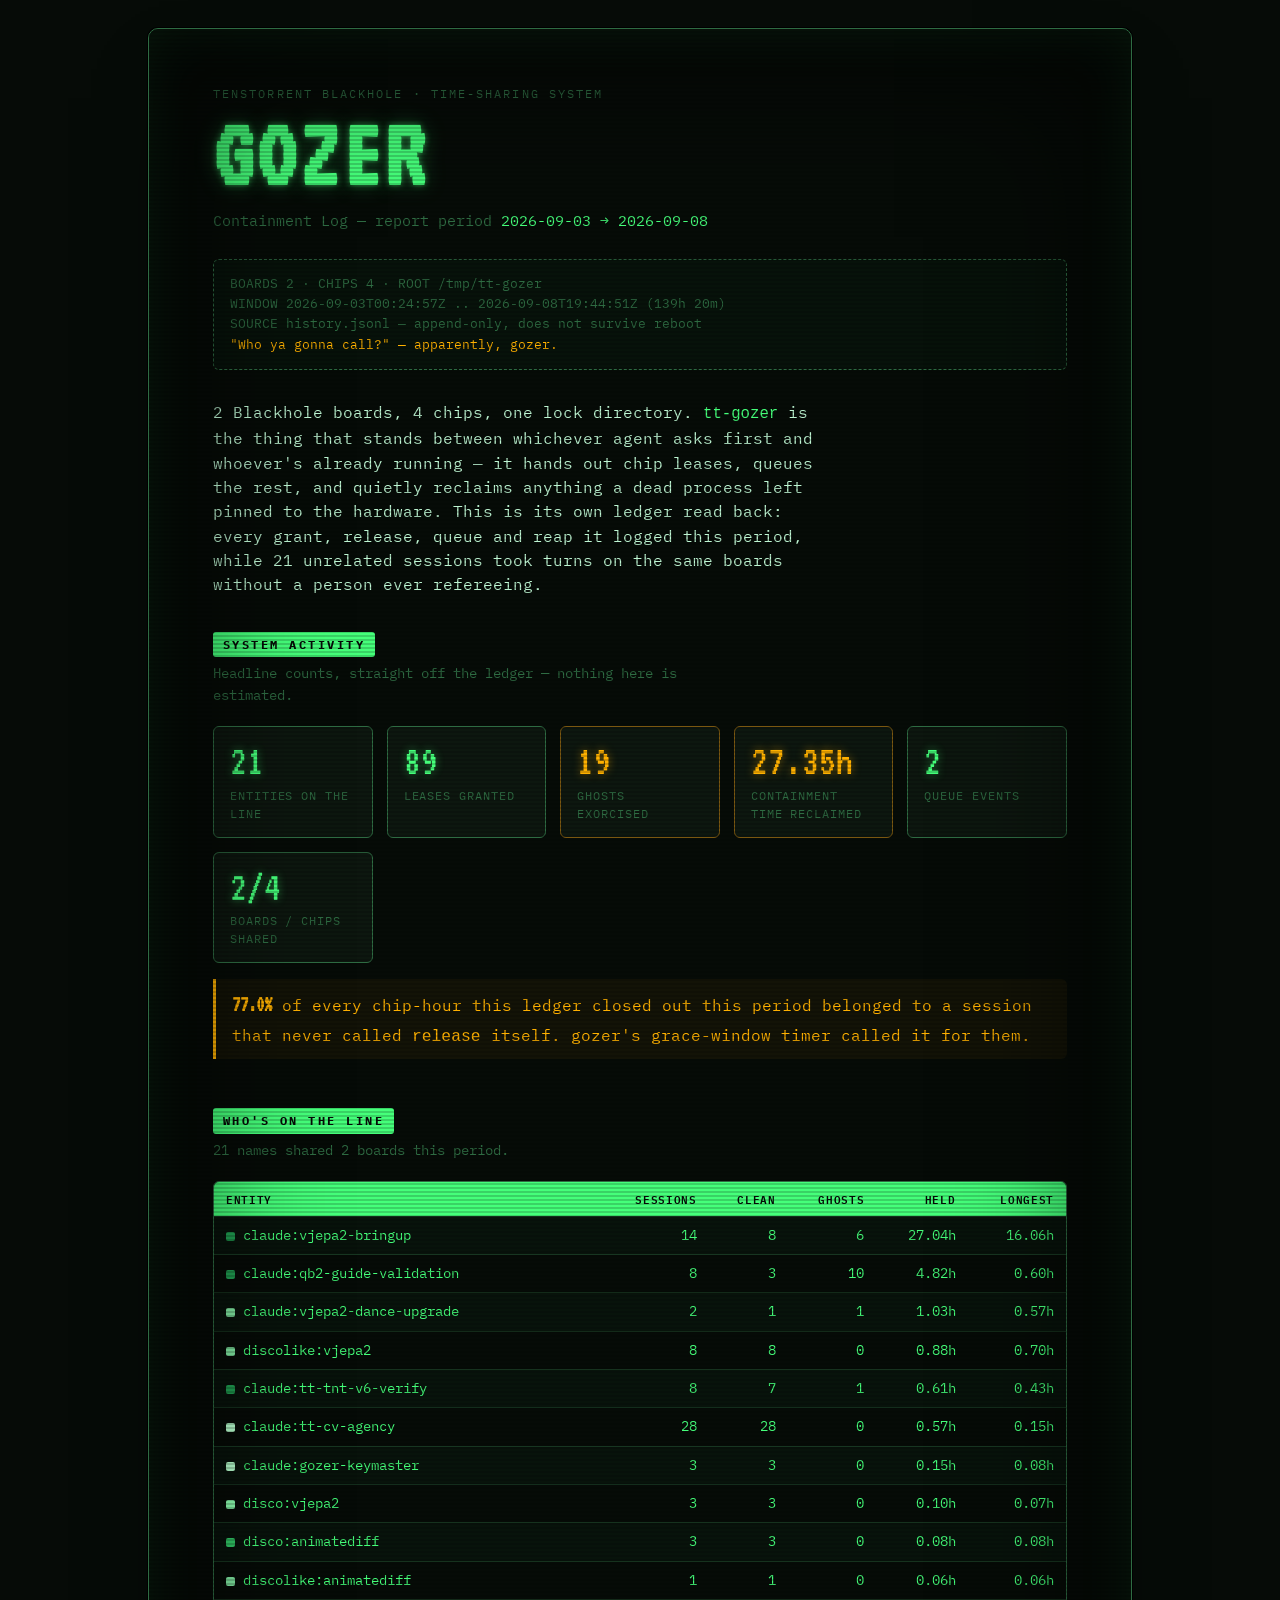
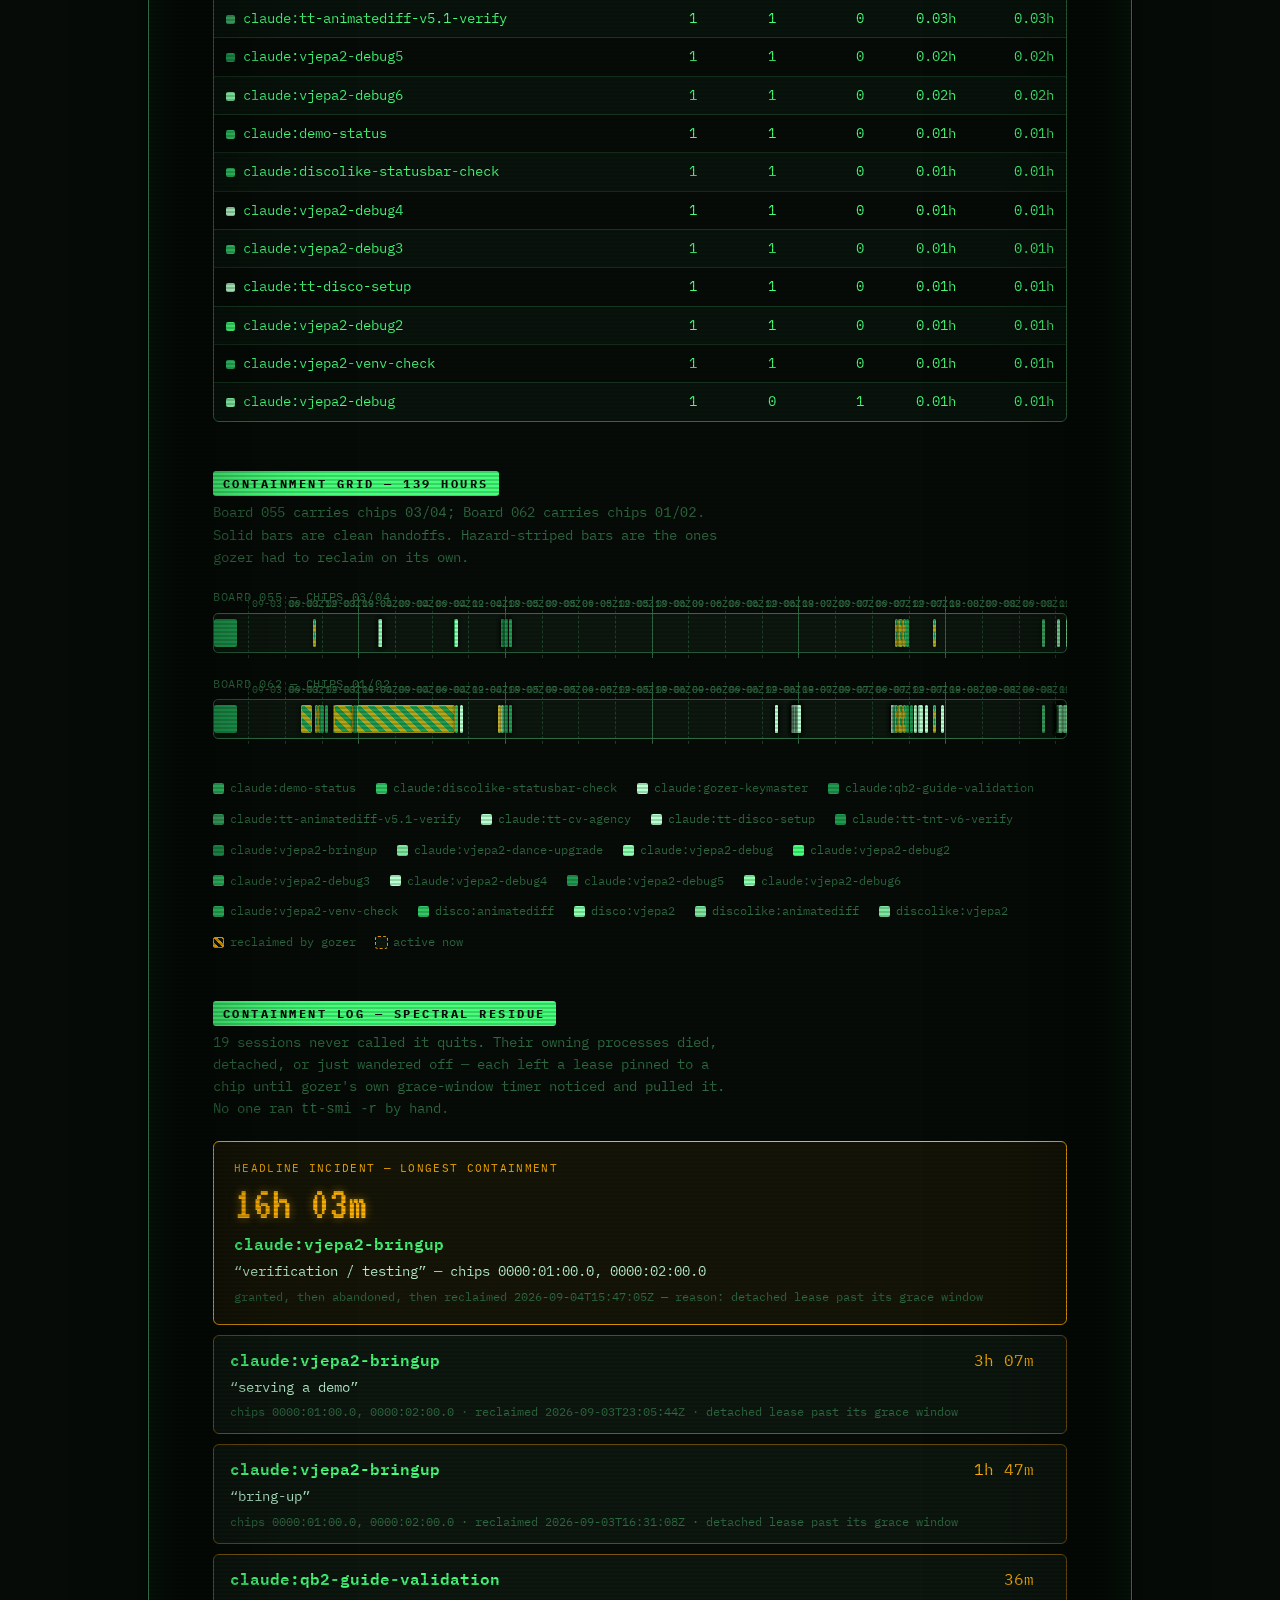
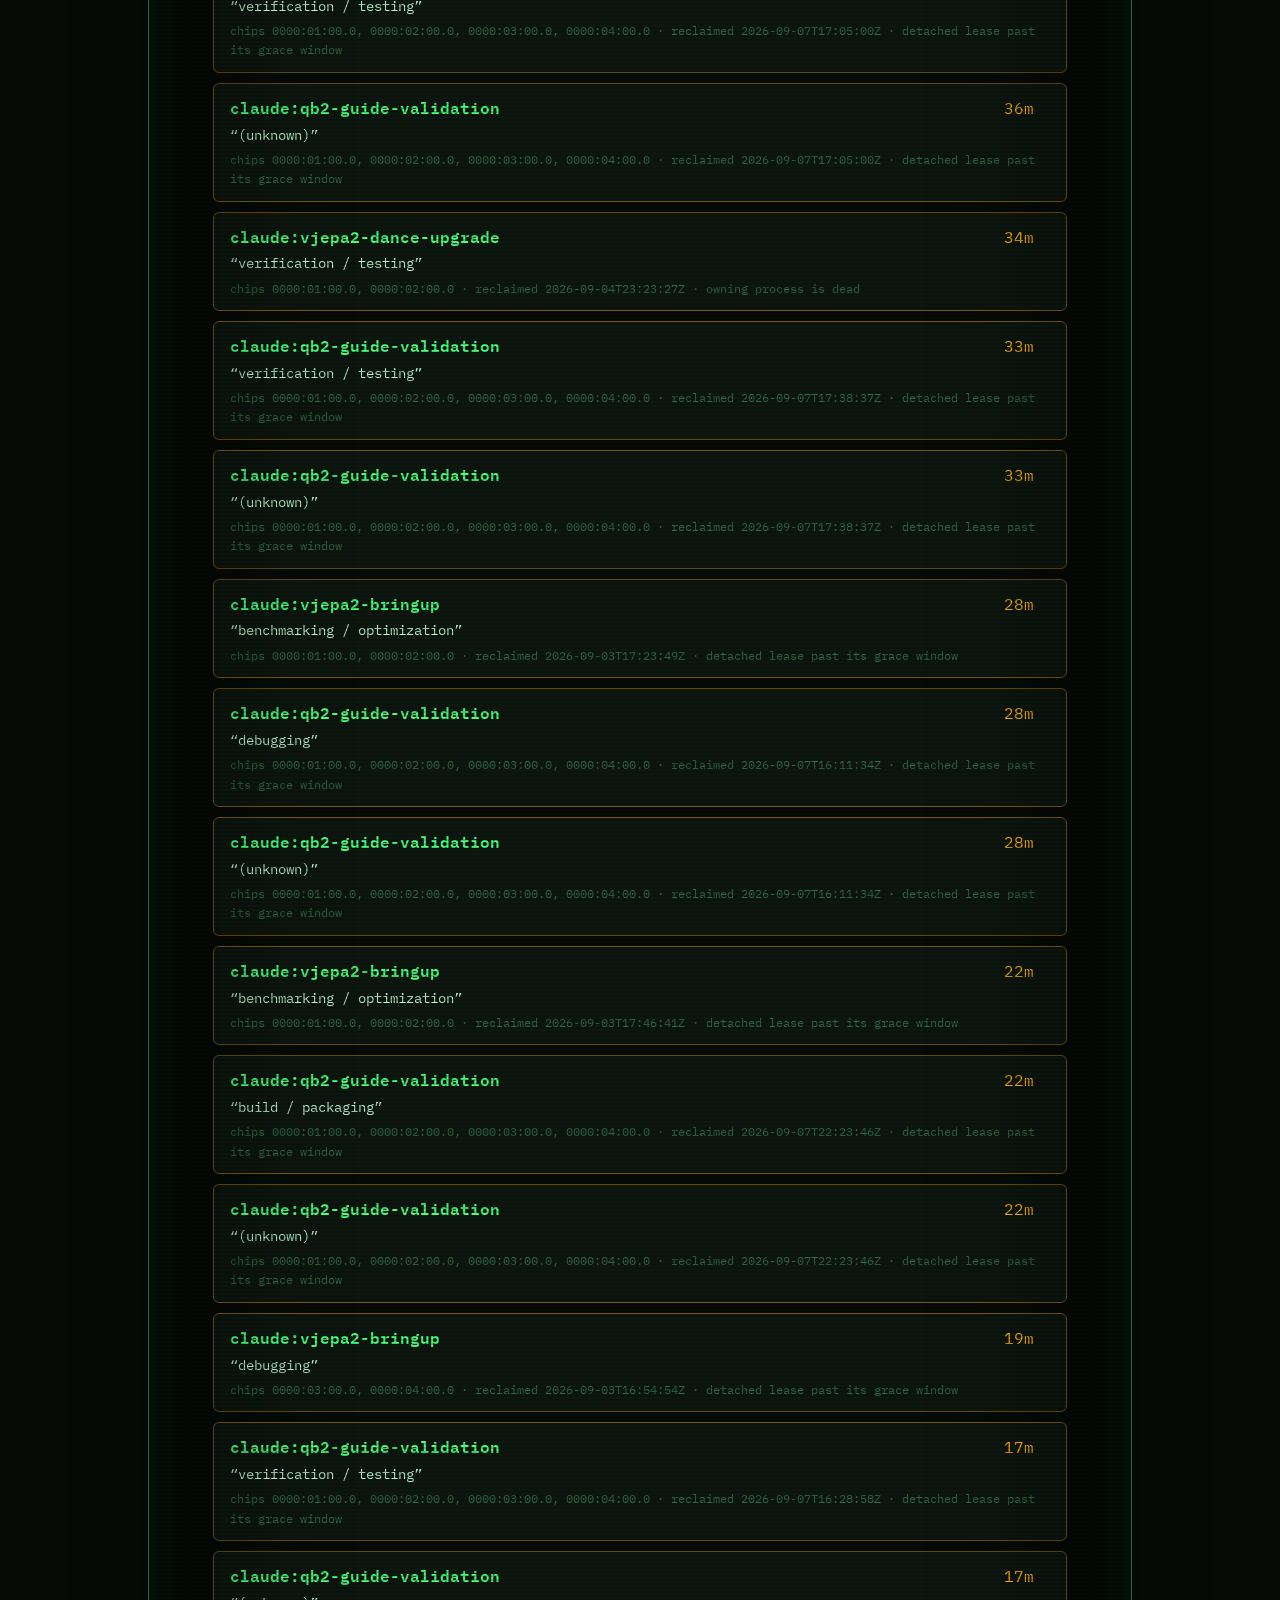
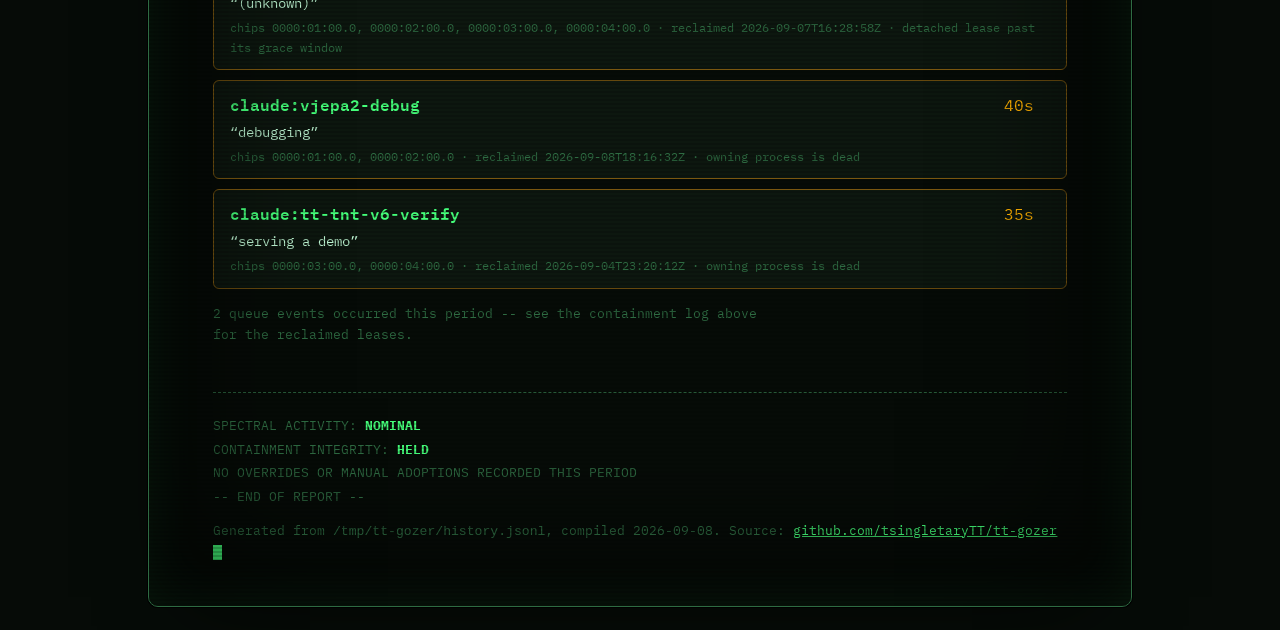
==== docs/index.html @ 7ec18368 "fix: gozer report no longer embeds raw --reason text in the published page The published GH Pages pa" ====
<!DOCTYPE html>
<html lang="en">
<head>
<meta charset="UTF-8">
<meta name="viewport" content="width=device-width, initial-scale=1">
<title>Gozer Containment Log</title>
<meta name="description" content="A 139-hour ledger of tt-gozer arbitrating 2 shared Blackhole boards for 21 agent sessions — who held what, who forgot to hang up, and what gozer reclaimed without anyone asking it to.">

<meta property="og:type" content="website">
<meta property="og:site_name" content="tt-gozer">
<meta property="og:title" content="Gozer Containment Log">
<meta property="og:description" content="139 hours, 2 boards, 21 agent identities, 19 zombie leases reclaimed automatically. tt-gozer's own history.jsonl, read back as a mainframe accounting report.">
<meta property="og:url" content="https://tsingletarytt.github.io/tt-gozer/">
<meta name="twitter:card" content="summary">
<meta name="twitter:title" content="Gozer Containment Log">
<meta name="twitter:description" content="139 hours, 2 boards, 21 agent identities, 19 zombie leases reclaimed automatically. tt-gozer's own history.jsonl, read back as a mainframe accounting report.">

<link rel="icon" href="data:image/svg+xml,%3Csvg xmlns='http://www.w3.org/2000/svg' viewBox='0 0 32 32'%3E%3Crect width='32' height='32' fill='%23060b07'/%3E%3Ctext x='16' y='23' font-family='monospace' font-size='19' fill='%2345ff7a' text-anchor='middle'%3E%3E_%3C/text%3E%3C/svg%3E">

<link rel="preconnect" href="https://fonts.googleapis.com">
<link rel="preconnect" href="https://fonts.gstatic.com" crossorigin>
<link href="https://fonts.googleapis.com/css2?family=VT323&family=IBM+Plex+Mono:wght@400;500;600;700&display=swap" rel="stylesheet">

<style>
/* ── Design tokens ─────────────────────────────────────────────────────
   This page is one thing pretending to be another: a Ghostbusters-style
   containment log, printed in the visual grammar of a 1970s/80s Unix
   timesharing accounting report (sar, who, uptime). tt-gozer's own
   vocabulary already lives half-in that world — "gate", "gatekeeper",
   "keymaster" are load-bearing Ghostbusters nouns for a hardware lock
   directory — so the page just finishes the joke instead of inventing one.

   Two hues, deliberately: phosphor green is "normal, system nominal" —
   every clean release, every identity's base color. Hazard amber is the
   one alarm state — a lease gozer had to reclaim because nobody hung up
   the phone. Nothing else gets a third color. That restraint IS the
   content: this report has exactly one kind of good news and one kind
   of incident, same as the real ledger it's built from.
   ------------------------------------------------------------------- */
:root {
  --void:         #060b07;   /* the screen behind the glass */
  --panel:        #0d170f;   /* raised panel / table / card ground */
  --phosphor:     #45ff7a;   /* primary glow — clean, nominal, "released" */
  --phosphor-dim: #2e6b42;   /* secondary text, hairlines, muted labels */
  --hazard:       #ffb100;   /* the one alarm color — "reaped" / ghosts */
  --hazard-dim:   #7a5710;   /* hazard borders / dim hazard fills */
}

* { box-sizing: border-box; }
html { color-scheme: dark; }

body {
  margin: 0;
  background: var(--void);
  color: var(--phosphor);
  font-family: 'IBM Plex Mono', ui-monospace, SFMono-Regular, Menlo, Consolas, monospace;
  line-height: 1.55;
  -webkit-font-smoothing: antialiased;
}

@media (prefers-reduced-motion: no-preference) {
  .scanlines { animation: drift 11s linear infinite; }
  .boot-line { animation: type 0s steps(var(--chars, 1)) forwards; animation-duration: calc(var(--chars, 1) * 16ms); animation-delay: var(--delay, 0s); width: 0; overflow: hidden; white-space: nowrap; }
  .cursor { animation: blink 1s step-end infinite; }
  .lease.is-live .live-pulse { animation: pulse 1.6s ease-in-out infinite; }
}
@keyframes drift   { from { background-position: 0 0; } to { background-position: 0 64px; } }
@keyframes type    { to { width: 100%; } }
@keyframes blink   { 50% { opacity: 0; } }
@keyframes pulse   { 0%, 100% { opacity: .35; } 50% { opacity: 1; } }

/* ── bezel + screen ───────────────────────────────────────────────── */
.bezel {
  max-width: 1040px;
  margin: 0 auto;
  padding: clamp(10px, 3vw, 28px);
}
.screen {
  position: relative;
  background: var(--void);
  border: 1px solid var(--phosphor-dim);
  border-radius: 10px;
  box-shadow: 0 0 0 1px #000, 0 0 60px -10px rgba(69,255,122,.18) inset, 0 30px 80px -40px rgba(0,0,0,.8);
  overflow: hidden;
}
.scanlines {
  position: absolute; inset: 0; pointer-events: none; z-index: 2;
  background-image: repeating-linear-gradient(to bottom, rgba(0,0,0,0) 0, rgba(0,0,0,0) 2px, rgba(0,0,0,.35) 3px, rgba(0,0,0,0) 4px);
  mix-blend-mode: multiply;
}
.vignette {
  position: absolute; inset: 0; pointer-events: none; z-index: 3;
  box-shadow: inset 0 0 140px 40px rgba(0,0,0,.55);
}
.report {
  position: relative; z-index: 1;
  padding: clamp(20px, 5vw, 56px) clamp(18px, 6vw, 64px) 40px;
}

/* ── type & structure ─────────────────────────────────────────────── */
.eyebrow {
  font-size: .72rem; letter-spacing: .18em; text-transform: uppercase;
  color: var(--phosphor-dim); margin: 0 0 6px;
}
h1.wordmark {
  font-family: 'VT323', ui-monospace, monospace;
  font-size: clamp(3.4rem, 13vw, 6.2rem);
  line-height: .95; margin: 0; letter-spacing: .03em;
  color: var(--phosphor);
  text-shadow: 0 0 6px rgba(69,255,122,.55), 0 0 22px rgba(69,255,122,.25);
  text-wrap: balance;
}
.tagline {
  margin: 6px 0 26px; color: var(--phosphor-dim); font-size: .95rem;
}
.tagline em { color: var(--phosphor); font-style: normal; }

.boot {
  border: 1px dashed var(--phosphor-dim);
  border-radius: 6px;
  padding: 14px 16px;
  margin: 0 0 30px;
  font-size: .82rem;
  color: var(--phosphor-dim);
  background: rgba(69,255,122,.03);
}
.boot-line { display: block; }
.boot-line b { color: var(--phosphor); font-weight: 600; }
.boot-line.quote { color: var(--hazard); }

p.lede { max-width: 62ch; font-size: .98rem; color: #bdf5d2; margin: 0 0 34px; }
p.lede code { color: var(--phosphor); }

h2.section {
  font-size: .78rem; letter-spacing: .2em; text-transform: uppercase;
  color: var(--void); background: var(--phosphor); display: inline-block;
  padding: 3px 10px; margin: 0 0 6px; border-radius: 3px;
}
p.section-note { margin: 0 0 20px; color: var(--phosphor-dim); font-size: .88rem; max-width: 66ch; }

section { margin-bottom: 48px; }

/* ── hero stat grid ───────────────────────────────────────────────── */
.hero-grid {
  display: grid; gap: 14px;
  grid-template-columns: repeat(auto-fit, minmax(150px, 1fr));
  margin-bottom: 16px;
}
.stat {
  border: 1px solid var(--phosphor-dim);
  border-radius: 6px;
  padding: 14px 16px;
  background: var(--panel);
}
.stat .n {
  font-family: 'VT323', monospace;
  font-size: 2.6rem; line-height: 1;
  color: var(--phosphor);
  text-shadow: 0 0 8px rgba(69,255,122,.45);
  font-variant-numeric: tabular-nums;
}
.stat.hazard { border-color: var(--hazard-dim); }
.stat.hazard .n { color: var(--hazard); text-shadow: 0 0 8px rgba(255,177,0,.5); }
.stat .l { font-size: .72rem; letter-spacing: .08em; text-transform: uppercase; color: var(--phosphor-dim); margin-top: 4px; }

.pull {
  border-left: 3px solid var(--hazard);
  padding: 10px 16px;
  color: var(--hazard);
  font-size: 1.02rem;
  background: rgba(255,177,0,.05);
  border-radius: 0 6px 6px 0;
  margin-top: 4px;
}
.pull b { font-family: 'VT323', monospace; font-size: 1.3em; }

/* ── roster table ─────────────────────────────────────────────────── */
.table-wrap { overflow-x: auto; border: 1px solid var(--phosphor-dim); border-radius: 6px; }
table { width: 100%; border-collapse: collapse; font-size: .86rem; min-width: 640px; }
thead th {
  text-align: left; font-weight: 600; letter-spacing: .06em; text-transform: uppercase;
  font-size: .7rem; color: var(--void); background: var(--phosphor);
  padding: 8px 12px; white-space: nowrap;
}
tbody td { padding: 8px 12px; border-top: 1px solid rgba(46,107,66,.4); white-space: nowrap; }
tbody tr:nth-child(odd) { background: rgba(69,255,122,.03); }
td.num, th.num { text-align: right; font-variant-numeric: tabular-nums; }
.who-dot { display: inline-block; width: 9px; height: 9px; border-radius: 2px; margin-right: 8px; vertical-align: middle; }
.badge {
  display: inline-block; font-size: .64rem; letter-spacing: .06em; text-transform: uppercase;
  border: 1px solid var(--hazard); color: var(--hazard); padding: 1px 6px; border-radius: 3px; margin-left: 8px;
}

/* ── timeline ──────────────────────────────────────────────────────── */
.tl-wrap { overflow-x: auto; }
.tl { min-width: 760px; }
.tl-lane { position: relative; margin-bottom: 22px; }
.tl-lane .lane-label { font-size: .74rem; color: var(--phosphor-dim); letter-spacing: .06em; text-transform: uppercase; margin-bottom: 6px; }
.tl-track {
  position: relative; height: 40px; background: var(--panel);
  border: 1px solid var(--phosphor-dim); border-radius: 5px; overflow: visible;
}
.tick {
  position: absolute; top: -18px; bottom: -6px; border-left: 1px dashed rgba(46,107,66,.55);
  font-size: .62rem; color: var(--phosphor-dim); white-space: nowrap; padding-left: 3px;
}
.tick.day { border-left: 1px solid var(--phosphor-dim); }
.lease {
  position: absolute; top: 5px; bottom: 5px; min-width: 3px;
  border-radius: 2px; box-shadow: 0 0 4px rgba(0,0,0,.6);
}
.lease.is-reaped::after {
  content: ""; position: absolute; inset: 0; border-radius: 2px;
  background-image: repeating-linear-gradient(45deg, var(--hazard) 0 5px, transparent 5px 10px);
  opacity: .65; border: 1px solid var(--hazard);
}
.lease.is-live { outline: 1px dashed var(--hazard); outline-offset: 1px; }
.live-pulse { position: absolute; right: -2px; top: -2px; bottom: -2px; width: 4px; background: var(--hazard); border-radius: 2px; }
.tl-legend { display: flex; flex-wrap: wrap; gap: 12px 20px; margin-top: 18px; font-size: .76rem; color: var(--phosphor-dim); }
.tl-legend span { display: inline-flex; align-items: center; gap: 6px; }
.tl-legend .swatch { width: 11px; height: 11px; border-radius: 2px; display: inline-block; }
.tl-legend .swatch.reap { background: var(--panel); background-image: repeating-linear-gradient(45deg, var(--hazard) 0 3px, transparent 3px 6px); border: 1px solid var(--hazard); }
.tl-legend .swatch.live { background: var(--panel); outline: 1px dashed var(--hazard); }

/* ── containment log (incidents) ─────────────────────────────────── */
.incident {
  border: 1px solid var(--hazard-dim); border-radius: 6px;
  padding: 12px 16px; margin-bottom: 10px; background: var(--panel);
  display: grid; grid-template-columns: auto 1fr auto; gap: 4px 16px; align-items: baseline;
}
.incident.headline { border-color: var(--hazard); background: rgba(255,177,0,.06); grid-template-columns: 1fr; padding: 18px 20px; }
.incident.headline .tag { color: var(--hazard); font-size: .68rem; letter-spacing: .12em; text-transform: uppercase; }
.incident.headline .n { font-family: 'VT323', monospace; font-size: 3rem; color: var(--hazard); line-height: 1; text-shadow: 0 0 8px rgba(255,177,0,.5); }
.incident .who { color: var(--phosphor); font-weight: 600; grid-column: 1 / 2; }
.incident .reason { color: #bdf5d2; grid-column: 1 / -1; font-size: .86rem; }
.incident .meta { color: var(--phosphor-dim); font-size: .78rem; grid-column: 1 / -1; }
.incident .dur { color: var(--hazard); font-variant-numeric: tabular-nums; text-align: right; grid-column: 2 / 3; justify-self: end; }
.incident-note { margin-top: 14px; color: var(--phosphor-dim); font-size: .84rem; max-width: 68ch; }

/* ── footer ───────────────────────────────────────────────────────── */
footer {
  border-top: 1px dashed var(--phosphor-dim);
  padding-top: 20px; margin-top: 12px;
  font-size: .82rem; color: var(--phosphor-dim);
}
footer .shutdown b { color: var(--phosphor); }
footer .cursor { display: inline-block; width: 9px; height: 15px; background: var(--phosphor); vertical-align: text-bottom; }
footer a { color: var(--phosphor); }
footer p { margin: 3px 0; }
</style>
</head>
<body>
<div class="bezel">
  <div class="screen">
    <div class="scanlines"></div>
    <div class="vignette"></div>
    <div class="report">

      <p class="eyebrow">Tenstorrent Blackhole · Time-Sharing System</p>
      <h1 class="wordmark">GOZER</h1>
      <p class="tagline">Containment Log — report period <em>2026-09-03 → 2026-09-08</em></p>

      <div class="boot" id="boot">
        <span class="boot-line" data-text="BOARDS 2 · CHIPS 4 · ROOT /tmp/tt-gozer"></span>
        <span class="boot-line" data-text="WINDOW 2026-09-03T00:24:57Z .. 2026-09-08T19:44:51Z  (139h 20m)"></span>
        <span class="boot-line" data-text="SOURCE history.jsonl — append-only, does not survive reboot"></span>
        <span class="boot-line quote" data-text='&quot;Who ya gonna call?&quot; — apparently, gozer.'></span>
      </div>

      <p class="lede">2 Blackhole boards, 4 chips, one lock directory. <code>tt-gozer</code> is the thing that stands between whichever agent asks first and whoever's already running — it hands out chip leases, queues the rest, and quietly reclaims anything a dead process left pinned to the hardware. This is its own ledger read back: every grant, release, queue and reap it logged this period, while 21 unrelated sessions took turns on the same boards without a person ever refereeing.</p>

      <section id="hero">
        <h2 class="section">System Activity</h2>
        <p class="section-note">Headline counts, straight off the ledger — nothing here is estimated.</p>
        <div class="hero-grid">
          <div class="stat"><div class="n">21</div><div class="l">Entities on the line</div></div>
          <div class="stat"><div class="n">89</div><div class="l">Leases granted</div></div>
          <div class="stat hazard"><div class="n">19</div><div class="l">Ghosts exorcised</div></div>
          <div class="stat hazard"><div class="n">27.35h</div><div class="l">Containment time reclaimed</div></div>
          <div class="stat"><div class="n">2</div><div class="l">Queue events</div></div>
          <div class="stat"><div class="n">2/4</div><div class="l">Boards / chips shared</div></div>
        </div>
        <p class="pull"><b>77.0%</b> of every chip-hour this ledger closed out this period belonged to a session that never called <code>release</code> itself. gozer's grace-window timer called it for them.</p>
      </section>

      <section id="roster">
        <h2 class="section">Who's on the Line</h2>
        <p class="section-note">21 names shared 2 boards this period.</p>
        <div class="table-wrap">
          <table>
            <thead><tr>
              <th>Entity</th><th class="num">Sessions</th><th class="num">Clean</th>
              <th class="num">Ghosts</th><th class="num">Held</th><th class="num">Longest</th>
            </tr></thead>
            <tbody id="roster-body"></tbody>
          </table>
        </div>
      </section>

      <section id="timeline">
        <h2 class="section">Containment Grid — 139 Hours</h2>
        <p class="section-note">Board 055 carries chips <code>03</code>/<code>04</code>; Board 062 carries chips <code>01</code>/<code>02</code>. Solid bars are clean handoffs. Hazard-striped bars are the ones gozer had to reclaim on its own.</p>
        <div class="tl-wrap">
          <div class="tl" id="timeline-root"></div>
        </div>
        <div class="tl-legend" id="tl-legend"></div>
      </section>

      <section id="log">
        <h2 class="section">Containment Log — Spectral Residue</h2>
        <p class="section-note">19 sessions never called it quits. Their owning processes died, detached, or just wandered off — each left a lease pinned to a chip until gozer's own grace-window timer noticed and pulled it. No one ran <code>tt-smi -r</code> by hand.</p>
        <div id="incidents"></div>
        <p class="incident-note">2 queue events occurred this period -- see the containment log above for the reclaimed leases.</p>
      </section>

      <footer>
        <div class="shutdown">
          <p>SPECTRAL ACTIVITY: <b>NOMINAL</b></p>
          <p>CONTAINMENT INTEGRITY: <b>HELD</b></p>
          <p>NO OVERRIDES OR MANUAL ADOPTIONS RECORDED THIS PERIOD</p>
          <p>-- END OF REPORT --</p>
        </div>
        <p style="margin-top:14px;">Generated from <code>/tmp/tt-gozer/history.jsonl</code>, compiled
          2026-09-08. Source: <a href="https://github.com/tsingletaryTT/tt-gozer">github.com/tsingletaryTT/tt-gozer</a>
          <span class="cursor"></span></p>
      </footer>

    </div>
  </div>
</div>

<script type="application/json" id="gozer-events">
[{"chips": ["0000:01:00.0", "0000:02:00.0", "0000:03:00.0", "0000:04:00.0"], "detached": true, "dev_indices": [0, 1, 2, 3], "event": "granted", "expanded": false, "lease_id": "5c4049", "pid": 160067, "reason": "bring-up", "requested": 4, "ts": "2026-09-03T00:24:57Z", "units": ["0000046131924062", "0000046131924055"], "who": "claude:vjepa2-bringup"}, {"chips": ["0000:01:00.0", "0000:02:00.0", "0000:03:00.0", "0000:04:00.0"], "duration_s": 13818.0, "event": "released", "lease_id": "5c4049", "reset_ok": true, "reset_ran": true, "ts": "2026-09-03T04:15:15Z", "who": "claude:vjepa2-bringup"}, {"chips": ["0000:01:00.0", "0000:02:00.0"], "detached": false, "dev_indices": [0, 1], "event": "granted", "expanded": true, "lease_id": "239afe", "pid": 303821, "reason": "bring-up", "requested": 1, "ts": "2026-09-03T14:42:33Z", "units": ["0000046131924062"], "who": "claude:vjepa2-bringup"}, {"chips": ["0000:01:00.0", "0000:02:00.0"], "duration_s": 42.0, "event": "released", "lease_id": "239afe", "reset_ok": true, "reset_ran": true, "ts": "2026-09-03T14:43:15Z", "who": "claude:vjepa2-bringup"}, {"chips": ["0000:01:00.0", "0000:02:00.0"], "detached": true, "dev_indices": [0, 1], "event": "granted", "expanded": true, "lease_id": "ac1d13", "pid": 303958, "reason": "bring-up", "requested": 1, "ts": "2026-09-03T14:43:15Z", "units": ["0000046131924062"], "who": "claude:vjepa2-bringup"}, {"chips": ["0000:01:00.0", "0000:02:00.0"], "duration_s": 6473.0, "event": "reaped", "lease_id": "ac1d13", "ts": "2026-09-03T16:31:08Z", "who": "claude:vjepa2-bringup", "why": "detached lease past its grace window"}, {"chips": ["0000:03:00.0", "0000:04:00.0"], "detached": true, "dev_indices": [2, 3], "event": "granted", "expanded": true, "lease_id": "29ffb7", "pid": 350753, "reason": "debugging", "requested": 1, "ts": "2026-09-03T16:35:54Z", "units": ["0000046131924055"], "who": "claude:vjepa2-bringup"}, {"chips": ["0000:03:00.0", "0000:04:00.0"], "duration_s": 1140.0, "event": "reaped", "lease_id": "29ffb7", "ts": "2026-09-03T16:54:54Z", "who": "claude:vjepa2-bringup", "why": "detached lease past its grace window"}, {"chips": ["0000:01:00.0", "0000:02:00.0"], "detached": true, "dev_indices": [0, 1], "event": "granted", "expanded": true, "lease_id": "af77ae", "pid": 357153, "reason": "benchmarking / optimization", "requested": 1, "ts": "2026-09-03T16:54:54Z", "units": ["0000046131924062"], "who": "claude:vjepa2-bringup"}, {"chips": ["0000:01:00.0", "0000:02:00.0"], "duration_s": 1735.0, "event": "reaped", "lease_id": "af77ae", "ts": "2026-09-03T17:23:49Z", "who": "claude:vjepa2-bringup", "why": "detached lease past its grace window"}, {"chips": ["0000:01:00.0", "0000:02:00.0"], "detached": true, "dev_indices": [0, 1], "event": "granted", "expanded": true, "lease_id": "886b1a", "pid": 380239, "reason": "benchmarking / optimization", "requested": 1, "ts": "2026-09-03T17:23:49Z", "units": ["0000046131924062"], "who": "claude:vjepa2-bringup"}, {"chips": ["0000:01:00.0", "0000:02:00.0"], "duration_s": 1372.0, "event": "reaped", "lease_id": "886b1a", "ts": "2026-09-03T17:46:41Z", "who": "claude:vjepa2-bringup", "why": "detached lease past its grace window"}, {"chips": ["0000:01:00.0", "0000:02:00.0"], "detached": true, "dev_indices": [0, 1], "event": "granted", "expanded": true, "lease_id": "6d8e62", "pid": 394540, "reason": "verification / testing", "requested": 1, "ts": "2026-09-03T17:46:41Z", "units": ["0000046131924062"], "who": "claude:vjepa2-bringup"}, {"chips": ["0000:01:00.0", "0000:02:00.0"], "duration_s": 381.0, "event": "released", "lease_id": "6d8e62", "reset_ok": true, "reset_ran": true, "ts": "2026-09-03T17:53:02Z", "who": "claude:vjepa2-bringup"}, {"chips": ["0000:01:00.0", "0000:02:00.0"], "detached": true, "dev_indices": [0, 1], "event": "granted", "expanded": true, "lease_id": "390e8c", "pid": 402684, "reason": "verification / testing", "requested": 1, "ts": "2026-09-03T17:56:44Z", "units": ["0000046131924062"], "who": "claude:vjepa2-bringup"}, {"chips": ["0000:01:00.0", "0000:02:00.0"], "duration_s": 718.0, "event": "released", "lease_id": "390e8c", "reset_ok": true, "reset_ran": true, "ts": "2026-09-03T18:08:42Z", "who": "claude:vjepa2-bringup"}, {"chips": ["0000:01:00.0", "0000:02:00.0"], "detached": true, "dev_indices": [0, 1], "event": "granted", "expanded": false, "lease_id": "c10782", "pid": 418741, "reason": "verification / testing", "requested": 2, "ts": "2026-09-03T18:32:59Z", "units": ["0000046131924062"], "who": "claude:vjepa2-bringup"}, {"chips": ["0000:01:00.0", "0000:02:00.0"], "duration_s": 125.0, "event": "released", "lease_id": "c10782", "reset_ok": true, "reset_ran": true, "ts": "2026-09-03T18:35:04Z", "who": "claude:vjepa2-bringup"}, {"chips": ["0000:01:00.0", "0000:02:00.0"], "detached": true, "dev_indices": [0, 1], "event": "granted", "expanded": false, "lease_id": "c7a20f", "pid": 443031, "reason": "serving a demo", "requested": 2, "ts": "2026-09-03T19:52:31Z", "units": ["0000046131924062"], "who": "claude:vjepa2-bringup"}, {"chips": ["0000:01:00.0", "0000:02:00.0"], "duration_s": 225.0, "event": "released", "lease_id": "c7a20f", "reset_ok": true, "reset_ran": true, "ts": "2026-09-03T19:56:16Z", "who": "claude:vjepa2-bringup"}, {"chips": ["0000:01:00.0", "0000:02:00.0"], "detached": true, "dev_indices": [0, 1], "event": "granted", "expanded": false, "lease_id": "d35fb2", "pid": 452729, "reason": "serving a demo", "requested": 2, "ts": "2026-09-03T19:58:16Z", "units": ["0000046131924062"], "who": "claude:vjepa2-bringup"}, {"chips": ["0000:01:00.0", "0000:02:00.0"], "duration_s": 11248.0, "event": "reaped", "lease_id": "d35fb2", "ts": "2026-09-03T23:05:44Z", "who": "claude:vjepa2-bringup", "why": "detached lease past its grace window"}, {"chips": ["0000:01:00.0", "0000:02:00.0"], "detached": true, "dev_indices": [0, 1], "event": "granted", "expanded": false, "lease_id": "366ba9", "pid": 613309, "reason": "general work", "requested": 2, "ts": "2026-09-03T23:05:50Z", "units": ["0000046131924062"], "who": "claude:vjepa2-bringup"}, {"chips": ["0000:01:00.0", "0000:02:00.0"], "duration_s": 1269.0, "event": "released", "lease_id": "366ba9", "reset_ok": true, "reset_ran": true, "ts": "2026-09-03T23:26:59Z", "who": "claude:vjepa2-bringup"}, {"chips": ["0000:01:00.0", "0000:02:00.0"], "detached": true, "dev_indices": [0, 1], "event": "granted", "expanded": false, "lease_id": "dbac61", "pid": 621769, "reason": "verification / testing", "requested": 2, "ts": "2026-09-03T23:27:00Z", "units": ["0000046131924062"], "who": "claude:vjepa2-bringup"}, {"chips": ["0000:01:00.0", "0000:02:00.0"], "duration_s": 1005.0, "event": "released", "lease_id": "dbac61", "reset_ok": true, "reset_ran": true, "ts": "2026-09-03T23:43:45Z", "who": "claude:vjepa2-bringup"}, {"chips": ["0000:01:00.0", "0000:02:00.0"], "detached": true, "dev_indices": [0, 1], "event": "granted", "expanded": false, "lease_id": "8ba052", "pid": 630549, "reason": "verification / testing", "requested": 2, "ts": "2026-09-03T23:43:45Z", "units": ["0000046131924062"], "who": "claude:vjepa2-bringup"}, {"chips": ["0000:03:00.0", "0000:04:00.0"], "detached": false, "dev_indices": [2, 3], "event": "granted", "expanded": true, "lease_id": "61c1cb", "pid": 706608, "reason": "verification / testing", "requested": 1, "ts": "2026-09-04T03:18:44Z", "units": ["0000046131924055"], "who": "claude:tt-disco-setup"}, {"chips": ["0000:03:00.0", "0000:04:00.0"], "duration_s": 41.0, "event": "released", "lease_id": "61c1cb", "reset_ok": true, "reset_ran": true, "ts": "2026-09-04T03:19:25Z", "who": "claude:tt-disco-setup"}, {"chips": ["0000:03:00.0", "0000:04:00.0"], "detached": false, "dev_indices": [2, 3], "event": "granted", "expanded": true, "lease_id": "af0642", "pid": 707224, "reason": "serving a demo", "requested": 1, "ts": "2026-09-04T03:22:47Z", "units": ["0000046131924055"], "who": "disco:animatediff"}, {"chips": ["0000:03:00.0", "0000:04:00.0"], "duration_s": 1.0, "event": "released", "lease_id": "af0642", "reset_ok": false, "reset_ran": true, "ts": "2026-09-04T03:22:48Z", "who": "disco:animatediff"}, {"chips": ["0000:03:00.0", "0000:04:00.0"], "detached": false, "dev_indices": [2, 3], "event": "granted", "expanded": true, "lease_id": "5da82c", "pid": 707315, "reason": "serving a demo", "requested": 1, "ts": "2026-09-04T03:23:09Z", "units": ["0000046131924055"], "who": "disco:vjepa2"}, {"chips": ["0000:03:00.0", "0000:04:00.0"], "duration_s": 62.0, "event": "released", "lease_id": "5da82c", "reset_ok": false, "reset_ran": true, "ts": "2026-09-04T03:24:11Z", "who": "disco:vjepa2"}, {"chips": ["0000:03:00.0", "0000:04:00.0"], "detached": false, "dev_indices": [2, 3], "event": "granted", "expanded": true, "lease_id": "774973", "pid": 707628, "reason": "serving a demo", "requested": 1, "ts": "2026-09-04T03:24:31Z", "units": ["0000046131924055"], "who": "disco:vjepa2"}, {"chips": ["0000:03:00.0", "0000:04:00.0"], "duration_s": 36.0, "event": "released", "lease_id": "774973", "reset_ok": false, "reset_ran": true, "ts": "2026-09-04T03:25:07Z", "who": "disco:vjepa2"}, {"chips": ["0000:03:00.0", "0000:04:00.0"], "detached": false, "dev_indices": [2, 3], "event": "granted", "expanded": true, "lease_id": "131b25", "pid": 734993, "reason": "serving a demo", "requested": 1, "ts": "2026-09-04T15:44:24Z", "units": ["0000046131924055"], "who": "disco:animatediff"}, {"chips": ["0000:03:00.0", "0000:04:00.0"], "duration_s": 1.0, "event": "released", "lease_id": "131b25", "reset_ok": false, "reset_ran": true, "ts": "2026-09-04T15:44:25Z", "who": "disco:animatediff"}, {"chips": ["0000:01:00.0", "0000:02:00.0"], "duration_s": 57800.0, "event": "reaped", "lease_id": "8ba052", "ts": "2026-09-04T15:47:05Z", "who": "claude:vjepa2-bringup", "why": "detached lease past its grace window"}, {"chips": ["0000:01:00.0", "0000:02:00.0"], "detached": false, "dev_indices": [0, 1], "event": "granted", "expanded": true, "lease_id": "89a672", "pid": 736077, "reason": "serving a demo", "requested": 1, "ts": "2026-09-04T15:48:54Z", "units": ["0000046131924062"], "who": "disco:animatediff"}, {"chips": ["0000:03:00.0", "0000:04:00.0"], "detached": false, "dev_indices": [2, 3], "event": "granted", "expanded": true, "lease_id": "06820b", "pid": 736817, "reason": "serving a demo", "requested": 1, "ts": "2026-09-04T15:49:40Z", "units": ["0000046131924055"], "who": "disco:vjepa2"}, {"chips": ["0000:01:00.0", "0000:02:00.0"], "duration_s": 294.0, "event": "released", "lease_id": "89a672", "reset_ok": false, "reset_ran": true, "ts": "2026-09-04T15:53:48Z", "who": "disco:animatediff"}, {"chips": ["0000:03:00.0", "0000:04:00.0"], "duration_s": 249.0, "event": "released", "lease_id": "06820b", "reset_ok": false, "reset_ran": true, "ts": "2026-09-04T15:53:49Z", "who": "disco:vjepa2"}, {"chips": ["0000:01:00.0", "0000:02:00.0"], "detached": false, "dev_indices": [0, 1], "event": "granted", "expanded": true, "lease_id": "5fbab9", "pid": 795554, "reason": "serving a demo", "requested": 1, "ts": "2026-09-04T16:36:44Z", "units": ["0000046131924062"], "who": "claude:gozer-keymaster"}, {"chips": ["0000:01:00.0", "0000:02:00.0"], "duration_s": 276.0, "event": "released", "lease_id": "5fbab9", "reset_ok": true, "reset_ran": true, "ts": "2026-09-04T16:41:20Z", "who": "claude:gozer-keymaster"}, {"chips": ["0000:01:00.0", "0000:02:00.0"], "detached": false, "dev_indices": [0, 1], "event": "granted", "expanded": true, "lease_id": "d68fc4", "pid": 869789, "reason": "verification / testing", "requested": 1, "ts": "2026-09-04T22:49:16Z", "units": ["0000046131924062"], "who": "claude:vjepa2-dance-upgrade"}, {"chips": ["0000:03:00.0", "0000:04:00.0"], "detached": false, "dev_indices": [2, 3], "event": "granted", "expanded": true, "lease_id": "6b1254", "pid": 903237, "reason": "serving a demo", "requested": 1, "ts": "2026-09-04T23:18:16Z", "units": ["0000046131924055"], "who": "claude:tt-tnt-v6-verify"}, {"chips": ["0000:03:00.0", "0000:04:00.0"], "duration_s": 41.0, "event": "released", "lease_id": "6b1254", "reset_ok": true, "reset_ran": true, "ts": "2026-09-04T23:18:57Z", "who": "claude:tt-tnt-v6-verify"}, {"chips": ["0000:03:00.0", "0000:04:00.0"], "detached": false, "dev_indices": [2, 3], "event": "granted", "expanded": true, "lease_id": "c6988e", "pid": 903682, "reason": "serving a demo", "requested": 1, "ts": "2026-09-04T23:19:37Z", "units": ["0000046131924055"], "who": "claude:tt-tnt-v6-verify"}, {"chips": ["0000:03:00.0", "0000:04:00.0"], "duration_s": 35.0, "event": "reaped", "lease_id": "c6988e", "ts": "2026-09-04T23:20:12Z", "who": "claude:tt-tnt-v6-verify", "why": "owning process is dead"}, {"event": "queued", "max_chips": 1, "min_chips": 1, "ticket": "1b01", "ts": "2026-09-04T23:20:12Z", "who": "claude:tt-tnt-v6-verify"}, {"chips": ["0000:03:00.0", "0000:04:00.0"], "detached": true, "dev_indices": [2, 3], "event": "granted", "expanded": true, "lease_id": "46f7ce", "pid": 904235, "reason": "serving a demo", "requested": 1, "ts": "2026-09-04T23:20:44Z", "units": ["0000046131924055"], "who": "claude:tt-tnt-v6-verify"}, {"chips": ["0000:01:00.0", "0000:02:00.0"], "duration_s": 2051.0, "event": "reaped", "lease_id": "d68fc4", "ts": "2026-09-04T23:23:27Z", "who": "claude:vjepa2-dance-upgrade", "why": "owning process is dead"}, {"chips": ["0000:01:00.0", "0000:02:00.0"], "detached": false, "dev_indices": [0, 1], "event": "granted", "expanded": true, "lease_id": "147bdd", "pid": 905660, "reason": "verification / testing", "requested": 1, "ts": "2026-09-04T23:23:57Z", "units": ["0000046131924062"], "who": "claude:vjepa2-dance-upgrade"}, {"chips": ["0000:03:00.0", "0000:04:00.0"], "duration_s": 1541.0, "event": "released", "lease_id": "46f7ce", "reset_ok": true, "reset_ran": true, "ts": "2026-09-04T23:46:25Z", "who": "claude:tt-tnt-v6-verify"}, {"chips": ["0000:01:00.0", "0000:02:00.0"], "duration_s": 1645.0, "event": "released", "lease_id": "147bdd", "reset_ok": true, "reset_ran": true, "ts": "2026-09-04T23:51:22Z", "who": "claude:vjepa2-dance-upgrade"}, {"chips": ["0000:01:00.0", "0000:02:00.0", "0000:03:00.0", "0000:04:00.0"], "detached": false, "dev_indices": [0, 1, 2, 3], "event": "granted", "expanded": false, "lease_id": "49cff1", "pid": 928077, "reason": "serving a demo", "requested": 4, "ts": "2026-09-04T23:53:33Z", "units": ["0000046131924062", "0000046131924055"], "who": "claude:tt-tnt-v6-verify"}, {"chips": ["0000:01:00.0", "0000:02:00.0", "0000:03:00.0", "0000:04:00.0"], "duration_s": 72.0, "event": "released", "lease_id": "49cff1", "reset_ok": true, "reset_ran": true, "ts": "2026-09-04T23:54:45Z", "who": "claude:tt-tnt-v6-verify"}, {"chips": ["0000:01:00.0", "0000:02:00.0", "0000:03:00.0", "0000:04:00.0"], "detached": true, "dev_indices": [0, 1, 2, 3], "event": "granted", "expanded": false, "lease_id": "b37ff7", "pid": 930616, "reason": "serving a demo", "requested": 4, "ts": "2026-09-04T23:55:49Z", "units": ["0000046131924062", "0000046131924055"], "who": "claude:tt-tnt-v6-verify"}, {"chips": ["0000:01:00.0", "0000:02:00.0", "0000:03:00.0", "0000:04:00.0"], "duration_s": 141.0, "event": "released", "lease_id": "b37ff7", "reset_ok": true, "reset_ran": true, "ts": "2026-09-04T23:58:10Z", "who": "claude:tt-tnt-v6-verify"}, {"chips": ["0000:01:00.0", "0000:02:00.0", "0000:03:00.0", "0000:04:00.0"], "detached": true, "dev_indices": [0, 1, 2, 3], "event": "granted", "expanded": false, "lease_id": "1174e9", "pid": 940403, "reason": "serving a demo", "requested": 4, "ts": "2026-09-05T00:03:58Z", "units": ["0000046131924062", "0000046131924055"], "who": "claude:tt-tnt-v6-verify"}, {"chips": ["0000:01:00.0", "0000:02:00.0", "0000:03:00.0", "0000:04:00.0"], "duration_s": 166.0, "event": "released", "lease_id": "1174e9", "reset_ok": true, "reset_ran": true, "ts": "2026-09-05T00:06:44Z", "who": "claude:tt-tnt-v6-verify"}, {"chips": ["0000:01:00.0", "0000:02:00.0", "0000:03:00.0", "0000:04:00.0"], "detached": true, "dev_indices": [0, 1, 2, 3], "event": "granted", "expanded": false, "lease_id": "babfde", "pid": 962338, "reason": "benchmarking / optimization", "requested": 4, "ts": "2026-09-05T00:35:52Z", "units": ["0000046131924062", "0000046131924055"], "who": "claude:tt-tnt-v6-verify"}, {"chips": ["0000:01:00.0", "0000:02:00.0", "0000:03:00.0", "0000:04:00.0"], "duration_s": 98.0, "event": "released", "lease_id": "babfde", "reset_ok": true, "reset_ran": true, "ts": "2026-09-05T00:37:30Z", "who": "claude:tt-tnt-v6-verify"}, {"event": "queued", "max_chips": 4, "min_chips": 4, "ticket": "73af", "ts": "2026-09-05T00:37:35Z", "who": "claude:tt-tnt-v6-verify"}, {"chips": ["0000:01:00.0", "0000:02:00.0", "0000:03:00.0", "0000:04:00.0"], "detached": true, "dev_indices": [0, 1, 2, 3], "event": "granted", "expanded": false, "lease_id": "057c29", "pid": 963542, "reason": "benchmarking / optimization", "requested": 4, "ts": "2026-09-05T00:37:47Z", "units": ["0000046131924062", "0000046131924055"], "who": "claude:tt-tnt-v6-verify"}, {"chips": ["0000:01:00.0", "0000:02:00.0", "0000:03:00.0", "0000:04:00.0"], "duration_s": 112.0, "event": "released", "lease_id": "057c29", "reset_ok": true, "reset_ran": true, "ts": "2026-09-05T00:39:39Z", "who": "claude:tt-tnt-v6-verify"}, {"chips": ["0000:01:00.0", "0000:02:00.0"], "detached": false, "dev_indices": [0, 1], "event": "granted", "expanded": true, "lease_id": "6354f0", "pid": 1299516, "reason": "exploration", "requested": 1, "ts": "2026-09-06T20:12:31Z", "units": ["0000046131924062"], "who": "claude:tt-cv-agency"}, {"chips": ["0000:01:00.0", "0000:02:00.0"], "duration_s": 45.0, "event": "released", "lease_id": "6354f0", "reset_ok": true, "reset_ran": true, "ts": "2026-09-06T20:13:16Z", "who": "claude:tt-cv-agency"}, {"chips": ["0000:01:00.0", "0000:02:00.0"], "detached": false, "dev_indices": [0, 1], "event": "granted", "expanded": true, "lease_id": "47ce93", "pid": 1300101, "reason": "verification / testing", "requested": 1, "ts": "2026-09-06T20:13:24Z", "units": ["0000046131924062"], "who": "claude:tt-cv-agency"}, {"chips": ["0000:01:00.0", "0000:02:00.0"], "duration_s": 43.0, "event": "released", "lease_id": "47ce93", "reset_ok": true, "reset_ran": true, "ts": "2026-09-06T20:14:07Z", "who": "claude:tt-cv-agency"}, {"chips": ["0000:01:00.0", "0000:02:00.0"], "detached": false, "dev_indices": [0, 1], "event": "granted", "expanded": true, "lease_id": "c815f6", "pid": 1300598, "reason": "verification / testing", "requested": 1, "ts": "2026-09-06T20:14:17Z", "units": ["0000046131924062"], "who": "claude:tt-cv-agency"}, {"chips": ["0000:01:00.0", "0000:02:00.0"], "duration_s": 45.0, "event": "released", "lease_id": "c815f6", "reset_ok": true, "reset_ran": true, "ts": "2026-09-06T20:15:02Z", "who": "claude:tt-cv-agency"}, {"chips": ["0000:01:00.0", "0000:02:00.0"], "detached": false, "dev_indices": [0, 1], "event": "granted", "expanded": true, "lease_id": "60f726", "pid": 1387010, "reason": "verification / testing", "requested": 1, "ts": "2026-09-06T22:50:51Z", "units": ["0000046131924062"], "who": "claude:tt-cv-agency"}, {"chips": ["0000:01:00.0", "0000:02:00.0"], "duration_s": 43.0, "event": "released", "lease_id": "60f726", "reset_ok": true, "reset_ran": true, "ts": "2026-09-06T22:51:34Z", "who": "claude:tt-cv-agency"}, {"chips": ["0000:01:00.0", "0000:02:00.0"], "detached": false, "dev_indices": [0, 1], "event": "granted", "expanded": true, "lease_id": "749146", "pid": 1387495, "reason": "verification / testing", "requested": 1, "ts": "2026-09-06T22:51:43Z", "units": ["0000046131924062"], "who": "claude:tt-cv-agency"}, {"chips": ["0000:01:00.0", "0000:02:00.0"], "duration_s": 46.0, "event": "released", "lease_id": "749146", "reset_ok": true, "reset_ran": true, "ts": "2026-09-06T22:52:29Z", "who": "claude:tt-cv-agency"}, {"chips": ["0000:01:00.0", "0000:02:00.0"], "detached": false, "dev_indices": [0, 1], "event": "granted", "expanded": true, "lease_id": "d5dc8e", "pid": 1388078, "reason": "debugging", "requested": 1, "ts": "2026-09-06T22:52:41Z", "units": ["0000046131924062"], "who": "claude:tt-cv-agency"}, {"chips": ["0000:01:00.0", "0000:02:00.0"], "duration_s": 45.0, "event": "released", "lease_id": "d5dc8e", "reset_ok": true, "reset_ran": true, "ts": "2026-09-06T22:53:26Z", "who": "claude:tt-cv-agency"}, {"chips": ["0000:01:00.0", "0000:02:00.0"], "detached": false, "dev_indices": [0, 1], "event": "granted", "expanded": true, "lease_id": "1f647e", "pid": 1390664, "reason": "verification / testing", "requested": 1, "ts": "2026-09-06T22:57:23Z", "units": ["0000046131924062"], "who": "claude:tt-cv-agency"}, {"chips": ["0000:01:00.0", "0000:02:00.0"], "duration_s": 45.0, "event": "released", "lease_id": "1f647e", "reset_ok": true, "reset_ran": true, "ts": "2026-09-06T22:58:08Z", "who": "claude:tt-cv-agency"}, {"chips": ["0000:01:00.0", "0000:02:00.0"], "detached": false, "dev_indices": [0, 1], "event": "granted", "expanded": true, "lease_id": "870d1f", "pid": 1391213, "reason": "verification / testing", "requested": 1, "ts": "2026-09-06T22:58:21Z", "units": ["0000046131924062"], "who": "claude:tt-cv-agency"}, {"chips": ["0000:01:00.0", "0000:02:00.0"], "duration_s": 46.0, "event": "released", "lease_id": "870d1f", "reset_ok": true, "reset_ran": true, "ts": "2026-09-06T22:59:07Z", "who": "claude:tt-cv-agency"}, {"chips": ["0000:01:00.0", "0000:02:00.0"], "detached": false, "dev_indices": [0, 1], "event": "granted", "expanded": true, "lease_id": "34ee37", "pid": 1394980, "reason": "verification / testing", "requested": 1, "ts": "2026-09-06T23:05:07Z", "units": ["0000046131924062"], "who": "claude:tt-cv-agency"}, {"chips": ["0000:01:00.0", "0000:02:00.0"], "duration_s": 46.0, "event": "released", "lease_id": "34ee37", "reset_ok": true, "reset_ran": true, "ts": "2026-09-06T23:05:53Z", "who": "claude:tt-cv-agency"}, {"chips": ["0000:01:00.0", "0000:02:00.0"], "detached": false, "dev_indices": [0, 1], "event": "granted", "expanded": true, "lease_id": "39ba2f", "pid": 1398939, "reason": "verification / testing", "requested": 1, "ts": "2026-09-06T23:12:20Z", "units": ["0000046131924062"], "who": "claude:tt-cv-agency"}, {"chips": ["0000:01:00.0", "0000:02:00.0"], "duration_s": 55.0, "event": "released", "lease_id": "39ba2f", "reset_ok": true, "reset_ran": true, "ts": "2026-09-06T23:13:15Z", "who": "claude:tt-cv-agency"}, {"chips": ["0000:01:00.0", "0000:02:00.0"], "detached": false, "dev_indices": [0, 1], "event": "granted", "expanded": true, "lease_id": "eb8dad", "pid": 1399512, "reason": "verification / testing", "requested": 1, "ts": "2026-09-06T23:13:19Z", "units": ["0000046131924062"], "who": "claude:tt-cv-agency"}, {"chips": ["0000:01:00.0", "0000:02:00.0"], "duration_s": 55.0, "event": "released", "lease_id": "eb8dad", "reset_ok": true, "reset_ran": true, "ts": "2026-09-06T23:14:14Z", "who": "claude:tt-cv-agency"}, {"chips": ["0000:01:00.0", "0000:02:00.0"], "detached": false, "dev_indices": [0, 1], "event": "granted", "expanded": true, "lease_id": "a55b31", "pid": 1400089, "reason": "verification / testing", "requested": 1, "ts": "2026-09-06T23:14:18Z", "units": ["0000046131924062"], "who": "claude:tt-cv-agency"}, {"chips": ["0000:01:00.0", "0000:02:00.0"], "duration_s": 55.0, "event": "released", "lease_id": "a55b31", "reset_ok": true, "reset_ran": true, "ts": "2026-09-06T23:15:13Z", "who": "claude:tt-cv-agency"}, {"chips": ["0000:01:00.0", "0000:02:00.0"], "detached": false, "dev_indices": [0, 1], "event": "granted", "expanded": true, "lease_id": "f54a62", "pid": 1413184, "reason": "verification / testing", "requested": 1, "ts": "2026-09-06T23:39:09Z", "units": ["0000046131924062"], "who": "claude:tt-cv-agency"}, {"chips": ["0000:01:00.0", "0000:02:00.0"], "duration_s": 47.0, "event": "released", "lease_id": "f54a62", "reset_ok": true, "reset_ran": true, "ts": "2026-09-06T23:39:56Z", "who": "claude:tt-cv-agency"}, {"chips": ["0000:01:00.0", "0000:02:00.0"], "detached": false, "dev_indices": [0, 1], "event": "granted", "expanded": true, "lease_id": "78391e", "pid": 1413697, "reason": "verification / testing", "requested": 1, "ts": "2026-09-06T23:40:02Z", "units": ["0000046131924062"], "who": "claude:tt-cv-agency"}, {"chips": ["0000:01:00.0", "0000:02:00.0"], "duration_s": 55.0, "event": "released", "lease_id": "78391e", "reset_ok": true, "reset_ran": true, "ts": "2026-09-06T23:40:57Z", "who": "claude:tt-cv-agency"}, {"chips": ["0000:01:00.0", "0000:02:00.0"], "detached": false, "dev_indices": [0, 1], "event": "granted", "expanded": true, "lease_id": "904101", "pid": 1414281, "reason": "verification / testing", "requested": 1, "ts": "2026-09-06T23:41:02Z", "units": ["0000046131924062"], "who": "claude:tt-cv-agency"}, {"chips": ["0000:01:00.0", "0000:02:00.0"], "duration_s": 55.0, "event": "released", "lease_id": "904101", "reset_ok": true, "reset_ran": true, "ts": "2026-09-06T23:41:57Z", "who": "claude:tt-cv-agency"}, {"chips": ["0000:01:00.0", "0000:02:00.0"], "detached": false, "dev_indices": [0, 1], "event": "granted", "expanded": true, "lease_id": "3b55df", "pid": 1414930, "reason": "verification / testing", "requested": 1, "ts": "2026-09-06T23:42:02Z", "units": ["0000046131924062"], "who": "claude:tt-cv-agency"}, {"chips": ["0000:01:00.0", "0000:02:00.0"], "duration_s": 55.0, "event": "released", "lease_id": "3b55df", "reset_ok": true, "reset_ran": true, "ts": "2026-09-06T23:42:57Z", "who": "claude:tt-cv-agency"}, {"chips": ["0000:01:00.0", "0000:02:00.0"], "detached": false, "dev_indices": [0, 1], "event": "granted", "expanded": true, "lease_id": "803c57", "pid": 1420484, "reason": "verification / testing", "requested": 1, "ts": "2026-09-06T23:52:24Z", "units": ["0000046131924062"], "who": "claude:tt-cv-agency"}, {"chips": ["0000:01:00.0", "0000:02:00.0"], "duration_s": 42.0, "event": "released", "lease_id": "803c57", "reset_ok": true, "reset_ran": true, "ts": "2026-09-06T23:53:06Z", "who": "claude:tt-cv-agency"}, {"chips": ["0000:01:00.0", "0000:02:00.0"], "detached": false, "dev_indices": [0, 1], "event": "granted", "expanded": true, "lease_id": "7eff1a", "pid": 1420925, "reason": "verification / testing", "requested": 1, "ts": "2026-09-06T23:53:13Z", "units": ["0000046131924062"], "who": "claude:tt-cv-agency"}, {"chips": ["0000:01:00.0", "0000:02:00.0"], "duration_s": 46.0, "event": "released", "lease_id": "7eff1a", "reset_ok": true, "reset_ran": true, "ts": "2026-09-06T23:53:59Z", "who": "claude:tt-cv-agency"}, {"chips": ["0000:01:00.0", "0000:02:00.0"], "detached": false, "dev_indices": [0, 1], "event": "granted", "expanded": true, "lease_id": "e2f933", "pid": 1566159, "reason": "verification / testing", "requested": 1, "ts": "2026-09-07T15:07:23Z", "units": ["0000046131924062"], "who": "claude:tt-cv-agency"}, {"chips": ["0000:01:00.0", "0000:02:00.0"], "duration_s": 55.0, "event": "released", "lease_id": "e2f933", "reset_ok": true, "reset_ran": true, "ts": "2026-09-07T15:08:18Z", "who": "claude:tt-cv-agency"}, {"chips": ["0000:01:00.0", "0000:02:00.0"], "detached": false, "dev_indices": [0, 1], "event": "granted", "expanded": true, "lease_id": "ee3f92", "pid": 1567297, "reason": "verification / testing", "requested": 1, "ts": "2026-09-07T15:08:23Z", "units": ["0000046131924062"], "who": "claude:tt-cv-agency"}, {"chips": ["0000:01:00.0", "0000:02:00.0"], "duration_s": 55.0, "event": "released", "lease_id": "ee3f92", "reset_ok": true, "reset_ran": true, "ts": "2026-09-07T15:09:18Z", "who": "claude:tt-cv-agency"}, {"chips": ["0000:01:00.0", "0000:02:00.0"], "detached": false, "dev_indices": [0, 1], "event": "granted", "expanded": true, "lease_id": "fdd413", "pid": 1568530, "reason": "verification / testing", "requested": 1, "ts": "2026-09-07T15:09:22Z", "units": ["0000046131924062"], "who": "claude:tt-cv-agency"}, {"chips": ["0000:01:00.0", "0000:02:00.0"], "duration_s": 55.0, "event": "released", "lease_id": "fdd413", "reset_ok": true, "reset_ran": true, "ts": "2026-09-07T15:10:17Z", "who": "claude:tt-cv-agency"}, {"chips": ["0000:01:00.0", "0000:02:00.0"], "detached": false, "dev_indices": [0, 1], "event": "granted", "expanded": true, "lease_id": "c14dc3", "pid": 1569660, "reason": "verification / testing", "requested": 1, "ts": "2026-09-07T15:10:41Z", "units": ["0000046131924062"], "who": "claude:tt-cv-agency"}, {"chips": ["0000:01:00.0", "0000:02:00.0"], "duration_s": 47.0, "event": "released", "lease_id": "c14dc3", "reset_ok": true, "reset_ran": true, "ts": "2026-09-07T15:11:28Z", "who": "claude:tt-cv-agency"}, {"chips": ["0000:01:00.0", "0000:02:00.0"], "detached": false, "dev_indices": [0, 1], "event": "granted", "expanded": true, "lease_id": "c32729", "pid": 1583944, "reason": "benchmarking / optimization", "requested": 1, "ts": "2026-09-07T15:36:23Z", "units": ["0000046131924062"], "who": "claude:gozer-keymaster"}, {"chips": ["0000:01:00.0", "0000:02:00.0"], "duration_s": 134.0, "event": "released", "lease_id": "c32729", "reset_ok": true, "reset_ran": true, "ts": "2026-09-07T15:38:37Z", "who": "claude:gozer-keymaster"}, {"chips": ["0000:01:00.0", "0000:02:00.0"], "detached": false, "dev_indices": [0, 1], "event": "granted", "expanded": true, "lease_id": "ee89b1", "pid": 1586932, "reason": "benchmarking / optimization", "requested": 1, "ts": "2026-09-07T15:39:14Z", "units": ["0000046131924062"], "who": "claude:gozer-keymaster"}, {"chips": ["0000:01:00.0", "0000:02:00.0"], "duration_s": 133.0, "event": "released", "lease_id": "ee89b1", "reset_ok": true, "reset_ran": true, "ts": "2026-09-07T15:41:27Z", "who": "claude:gozer-keymaster"}, {"chips": ["0000:01:00.0", "0000:02:00.0"], "detached": true, "dev_indices": [0, 1], "event": "granted", "expanded": false, "lease_id": "9b2af3", "pid": 1589451, "reason": "debugging", "requested": 2, "ts": "2026-09-07T15:41:35Z", "units": ["0000046131924062"], "who": "claude:qb2-guide-validation"}, {"chips": ["0000:01:00.0", "0000:02:00.0"], "duration_s": 55.0, "event": "released", "lease_id": "9b2af3", "reset_ok": true, "reset_ran": true, "ts": "2026-09-07T15:42:30Z", "who": "claude:qb2-guide-validation"}, {"chips": ["0000:01:00.0", "0000:02:00.0", "0000:03:00.0", "0000:04:00.0"], "detached": true, "dev_indices": [0, 1, 2, 3], "event": "granted", "expanded": false, "lease_id": "06b3eb", "pid": 1590044, "reason": "debugging", "requested": 4, "ts": "2026-09-07T15:42:41Z", "units": ["0000046131924062", "0000046131924055"], "who": "claude:qb2-guide-validation"}, {"chips": ["0000:01:00.0", "0000:02:00.0", "0000:03:00.0", "0000:04:00.0"], "duration_s": 1733.0, "event": "reaped", "lease_id": "06b3eb", "ts": "2026-09-07T16:11:34Z", "who": "claude:qb2-guide-validation", "why": "detached lease past its grace window"}, {"chips": ["0000:01:00.0", "0000:02:00.0", "0000:03:00.0", "0000:04:00.0"], "duration_s": 1733.0, "event": "reaped", "lease_id": "06b3eb", "ts": "2026-09-07T16:11:34Z", "who": "claude:qb2-guide-validation", "why": "detached lease past its grace window"}, {"chips": ["0000:01:00.0", "0000:02:00.0", "0000:03:00.0", "0000:04:00.0"], "detached": true, "dev_indices": [0, 1, 2, 3], "event": "granted", "expanded": false, "lease_id": "541b3f", "pid": 1642558, "reason": "verification / testing", "requested": 4, "ts": "2026-09-07T16:11:38Z", "units": ["0000046131924062", "0000046131924055"], "who": "claude:qb2-guide-validation"}, {"chips": ["0000:01:00.0", "0000:02:00.0", "0000:03:00.0", "0000:04:00.0"], "duration_s": 1040.0, "event": "reaped", "lease_id": "541b3f", "ts": "2026-09-07T16:28:58Z", "who": "claude:qb2-guide-validation", "why": "detached lease past its grace window"}, {"chips": ["0000:01:00.0", "0000:02:00.0", "0000:03:00.0", "0000:04:00.0"], "duration_s": 1040.0, "event": "reaped", "lease_id": "541b3f", "ts": "2026-09-07T16:28:58Z", "who": "claude:qb2-guide-validation", "why": "detached lease past its grace window"}, {"chips": ["0000:01:00.0", "0000:02:00.0", "0000:03:00.0", "0000:04:00.0"], "detached": true, "dev_indices": [0, 1, 2, 3], "event": "granted", "expanded": false, "lease_id": "e51849", "pid": 1689358, "reason": "verification / testing", "requested": 4, "ts": "2026-09-07T16:28:58Z", "units": ["0000046131924062", "0000046131924055"], "who": "claude:qb2-guide-validation"}, {"chips": ["0000:01:00.0", "0000:02:00.0", "0000:03:00.0", "0000:04:00.0"], "duration_s": 2162.0, "event": "reaped", "lease_id": "e51849", "ts": "2026-09-07T17:05:00Z", "who": "claude:qb2-guide-validation", "why": "detached lease past its grace window"}, {"chips": ["0000:01:00.0", "0000:02:00.0", "0000:03:00.0", "0000:04:00.0"], "duration_s": 2162.0, "event": "reaped", "lease_id": "e51849", "ts": "2026-09-07T17:05:00Z", "who": "claude:qb2-guide-validation", "why": "detached lease past its grace window"}, {"chips": ["0000:01:00.0", "0000:02:00.0", "0000:03:00.0", "0000:04:00.0"], "detached": true, "dev_indices": [0, 1, 2, 3], "event": "granted", "expanded": false, "lease_id": "4cce11", "pid": 1768360, "reason": "verification / testing", "requested": 4, "ts": "2026-09-07T17:05:00Z", "units": ["0000046131924062", "0000046131924055"], "who": "claude:qb2-guide-validation"}, {"chips": ["0000:01:00.0", "0000:02:00.0", "0000:03:00.0", "0000:04:00.0"], "duration_s": 2017.0, "event": "reaped", "lease_id": "4cce11", "ts": "2026-09-07T17:38:37Z", "who": "claude:qb2-guide-validation", "why": "detached lease past its grace window"}, {"chips": ["0000:01:00.0", "0000:02:00.0", "0000:03:00.0", "0000:04:00.0"], "duration_s": 2017.0, "event": "reaped", "lease_id": "4cce11", "ts": "2026-09-07T17:38:37Z", "who": "claude:qb2-guide-validation", "why": "detached lease past its grace window"}, {"chips": ["0000:01:00.0", "0000:02:00.0", "0000:03:00.0", "0000:04:00.0"], "detached": true, "dev_indices": [0, 1, 2, 3], "event": "granted", "expanded": false, "lease_id": "8de9fe", "pid": 1849780, "reason": "verification / testing", "requested": 4, "ts": "2026-09-07T17:38:37Z", "units": ["0000046131924062", "0000046131924055"], "who": "claude:qb2-guide-validation"}, {"chips": ["0000:01:00.0", "0000:02:00.0", "0000:03:00.0", "0000:04:00.0"], "duration_s": 528.0, "event": "released", "lease_id": "8de9fe", "reset_ok": true, "reset_ran": true, "ts": "2026-09-07T17:47:25Z", "who": "claude:qb2-guide-validation"}, {"chips": ["0000:01:00.0", "0000:02:00.0"], "detached": true, "dev_indices": [0, 1], "event": "granted", "expanded": true, "lease_id": "7292c2", "pid": 1875599, "reason": "verification / testing", "requested": 1, "ts": "2026-09-07T18:13:27Z", "units": ["0000046131924062"], "who": "claude:qb2-guide-validation"}, {"chips": ["0000:01:00.0", "0000:02:00.0"], "duration_s": 195.0, "event": "released", "lease_id": "7292c2", "reset_ok": true, "reset_ran": true, "ts": "2026-09-07T18:16:43Z", "who": "claude:qb2-guide-validation"}, {"chips": ["0000:01:00.0", "0000:02:00.0"], "detached": false, "dev_indices": [0, 1], "event": "granted", "expanded": true, "lease_id": "be38e3", "pid": 1907107, "reason": "verification / testing", "requested": 1, "ts": "2026-09-07T18:54:32Z", "units": ["0000046131924062"], "who": "claude:tt-cv-agency"}, {"chips": ["0000:01:00.0", "0000:02:00.0"], "duration_s": 47.0, "event": "released", "lease_id": "be38e3", "reset_ok": true, "reset_ran": true, "ts": "2026-09-07T18:55:19Z", "who": "claude:tt-cv-agency"}, {"chips": ["0000:01:00.0", "0000:02:00.0"], "detached": false, "dev_indices": [0, 1], "event": "granted", "expanded": true, "lease_id": "c5df54", "pid": 1929832, "reason": "verification / testing", "requested": 1, "ts": "2026-09-07T19:35:21Z", "units": ["0000046131924062"], "who": "claude:tt-cv-agency"}, {"chips": ["0000:01:00.0", "0000:02:00.0"], "duration_s": 242.0, "event": "released", "lease_id": "c5df54", "reset_ok": true, "reset_ran": true, "ts": "2026-09-07T19:39:23Z", "who": "claude:tt-cv-agency"}, {"chips": ["0000:01:00.0", "0000:02:00.0"], "detached": false, "dev_indices": [0, 1], "event": "granted", "expanded": true, "lease_id": "30e749", "pid": 1933752, "reason": "verification / testing", "requested": 1, "ts": "2026-09-07T19:39:42Z", "units": ["0000046131924062"], "who": "claude:tt-cv-agency"}, {"chips": ["0000:01:00.0", "0000:02:00.0"], "duration_s": 557.0, "event": "released", "lease_id": "30e749", "reset_ok": true, "reset_ran": true, "ts": "2026-09-07T19:48:59Z", "who": "claude:tt-cv-agency"}, {"chips": ["0000:01:00.0", "0000:02:00.0"], "detached": false, "dev_indices": [0, 1], "event": "granted", "expanded": true, "lease_id": "1bd2fc", "pid": 1939275, "reason": "verification / testing", "requested": 1, "ts": "2026-09-07T19:49:20Z", "units": ["0000046131924062"], "who": "claude:tt-cv-agency"}, {"chips": ["0000:01:00.0", "0000:02:00.0"], "duration_s": 46.0, "event": "released", "lease_id": "1bd2fc", "reset_ok": true, "reset_ran": true, "ts": "2026-09-07T19:50:06Z", "who": "claude:tt-cv-agency"}, {"chips": ["0000:01:00.0", "0000:02:00.0"], "detached": false, "dev_indices": [0, 1], "event": "granted", "expanded": true, "lease_id": "083e1e", "pid": 1967020, "reason": "verification / testing", "requested": 1, "ts": "2026-09-07T20:39:41Z", "units": ["0000046131924062"], "who": "claude:tt-cv-agency"}, {"chips": ["0000:01:00.0", "0000:02:00.0"], "duration_s": 46.0, "event": "released", "lease_id": "083e1e", "reset_ok": true, "reset_ran": true, "ts": "2026-09-07T20:40:27Z", "who": "claude:tt-cv-agency"}, {"chips": ["0000:01:00.0", "0000:02:00.0", "0000:03:00.0", "0000:04:00.0"], "detached": true, "dev_indices": [0, 1, 2, 3], "event": "granted", "expanded": false, "lease_id": "7801c4", "pid": 2009154, "reason": "build / packaging", "requested": 4, "ts": "2026-09-07T22:01:31Z", "units": ["0000046131924062", "0000046131924055"], "who": "claude:qb2-guide-validation"}, {"chips": ["0000:01:00.0", "0000:02:00.0", "0000:03:00.0", "0000:04:00.0"], "duration_s": 1335.0, "event": "reaped", "lease_id": "7801c4", "ts": "2026-09-07T22:23:46Z", "who": "claude:qb2-guide-validation", "why": "detached lease past its grace window"}, {"chips": ["0000:01:00.0", "0000:02:00.0", "0000:03:00.0", "0000:04:00.0"], "duration_s": 1335.0, "event": "reaped", "lease_id": "7801c4", "ts": "2026-09-07T22:23:46Z", "who": "claude:qb2-guide-validation", "why": "detached lease past its grace window"}, {"chips": ["0000:01:00.0", "0000:02:00.0"], "detached": false, "dev_indices": [0, 1], "event": "granted", "expanded": true, "lease_id": "ca70cd", "pid": 2072187, "reason": "verification / testing", "requested": 1, "ts": "2026-09-07T23:18:03Z", "units": ["0000046131924062"], "who": "claude:tt-cv-agency"}, {"chips": ["0000:01:00.0", "0000:02:00.0"], "duration_s": 48.0, "event": "released", "lease_id": "ca70cd", "reset_ok": true, "reset_ran": true, "ts": "2026-09-07T23:18:51Z", "who": "claude:tt-cv-agency"}, {"chips": ["0000:01:00.0", "0000:02:00.0", "0000:03:00.0", "0000:04:00.0"], "detached": true, "dev_indices": [0, 1, 2, 3], "event": "granted", "expanded": false, "lease_id": "fa7961", "pid": 2162981, "reason": "serving a demo", "requested": 4, "ts": "2026-09-08T15:52:39Z", "units": ["0000046131924062", "0000046131924055"], "who": "claude:tt-animatediff-v5.1-verify"}, {"chips": ["0000:01:00.0", "0000:02:00.0", "0000:03:00.0", "0000:04:00.0"], "duration_s": 120.0, "event": "released", "lease_id": "fa7961", "reset_ok": true, "reset_ran": true, "ts": "2026-09-08T15:54:39Z", "who": "claude:tt-animatediff-v5.1-verify"}, {"chips": ["0000:01:00.0", "0000:02:00.0"], "detached": false, "dev_indices": [0, 1], "event": "granted", "expanded": true, "lease_id": "e378f3", "pid": 2237337, "reason": "verification / testing", "requested": 1, "ts": "2026-09-08T18:08:40Z", "units": ["0000046131924062"], "who": "claude:demo-status"}, {"chips": ["0000:01:00.0", "0000:02:00.0"], "duration_s": 49.0, "event": "released", "lease_id": "e378f3", "reset_ok": true, "reset_ran": true, "ts": "2026-09-08T18:09:29Z", "who": "claude:demo-status"}, {"chips": ["0000:01:00.0", "0000:02:00.0"], "detached": false, "dev_indices": [0, 1], "event": "granted", "expanded": true, "lease_id": "a61183", "pid": 2238692, "reason": "verification / testing", "requested": 1, "ts": "2026-09-08T18:11:09Z", "units": ["0000046131924062"], "who": "claude:discolike-statusbar-check"}, {"chips": ["0000:01:00.0", "0000:02:00.0"], "duration_s": 48.0, "event": "released", "lease_id": "a61183", "reset_ok": true, "reset_ran": true, "ts": "2026-09-08T18:11:57Z", "who": "claude:discolike-statusbar-check"}, {"chips": ["0000:01:00.0", "0000:02:00.0"], "detached": false, "dev_indices": [0, 1], "event": "granted", "expanded": true, "lease_id": "e81fd7", "pid": 2240818, "reason": "serving a demo", "requested": 1, "ts": "2026-09-08T18:12:49Z", "units": ["0000046131924062"], "who": "discolike:vjepa2"}, {"chips": ["0000:01:00.0", "0000:02:00.0"], "duration_s": 10.0, "event": "released", "lease_id": "e81fd7", "reset_ok": false, "reset_ran": true, "ts": "2026-09-08T18:12:59Z", "who": "discolike:vjepa2"}, {"chips": ["0000:03:00.0", "0000:04:00.0"], "detached": false, "dev_indices": [2, 3], "event": "granted", "expanded": true, "lease_id": "5e609b", "pid": 2243299, "reason": "serving a demo", "requested": 1, "ts": "2026-09-08T18:14:31Z", "units": ["0000046131924055"], "who": "discolike:vjepa2"}, {"chips": ["0000:03:00.0", "0000:04:00.0"], "duration_s": 14.0, "event": "released", "lease_id": "5e609b", "reset_ok": false, "reset_ran": true, "ts": "2026-09-08T18:14:45Z", "who": "discolike:vjepa2"}, {"chips": ["0000:01:00.0", "0000:02:00.0"], "detached": false, "dev_indices": [0, 1], "event": "granted", "expanded": true, "lease_id": "a46738", "pid": 2245336, "reason": "debugging", "requested": 1, "ts": "2026-09-08T18:15:52Z", "units": ["0000046131924062"], "who": "claude:vjepa2-debug"}, {"chips": ["0000:01:00.0", "0000:02:00.0"], "duration_s": 40.0, "event": "reaped", "lease_id": "a46738", "ts": "2026-09-08T18:16:32Z", "who": "claude:vjepa2-debug", "why": "owning process is dead"}, {"chips": ["0000:01:00.0", "0000:02:00.0"], "detached": false, "dev_indices": [0, 1], "event": "granted", "expanded": true, "lease_id": "20f09f", "pid": 2246531, "reason": "debugging", "requested": 1, "ts": "2026-09-08T18:16:40Z", "units": ["0000046131924062"], "who": "claude:vjepa2-debug2"}, {"chips": ["0000:01:00.0", "0000:02:00.0"], "duration_s": 41.0, "event": "released", "lease_id": "20f09f", "reset_ok": true, "reset_ran": true, "ts": "2026-09-08T18:17:21Z", "who": "claude:vjepa2-debug2"}, {"chips": ["0000:01:00.0", "0000:02:00.0"], "detached": false, "dev_indices": [0, 1], "event": "granted", "expanded": true, "lease_id": "e0d332", "pid": 2250187, "reason": "debugging", "requested": 1, "ts": "2026-09-08T18:19:12Z", "units": ["0000046131924062"], "who": "claude:vjepa2-debug3"}, {"chips": ["0000:01:00.0", "0000:02:00.0"], "duration_s": 43.0, "event": "released", "lease_id": "e0d332", "reset_ok": true, "reset_ran": true, "ts": "2026-09-08T18:19:55Z", "who": "claude:vjepa2-debug3"}, {"chips": ["0000:01:00.0", "0000:02:00.0"], "detached": false, "dev_indices": [0, 1], "event": "granted", "expanded": true, "lease_id": "517ce2", "pid": 2251816, "reason": "debugging", "requested": 1, "ts": "2026-09-08T18:20:14Z", "units": ["0000046131924062"], "who": "claude:vjepa2-debug4"}, {"chips": ["0000:01:00.0", "0000:02:00.0"], "duration_s": 44.0, "event": "released", "lease_id": "517ce2", "reset_ok": true, "reset_ran": true, "ts": "2026-09-08T18:20:58Z", "who": "claude:vjepa2-debug4"}, {"chips": ["0000:01:00.0", "0000:02:00.0"], "detached": false, "dev_indices": [0, 1], "event": "granted", "expanded": true, "lease_id": "4eea35", "pid": 2253137, "reason": "debugging", "requested": 1, "ts": "2026-09-08T18:21:11Z", "units": ["0000046131924062"], "who": "claude:vjepa2-debug5"}, {"chips": ["0000:01:00.0", "0000:02:00.0"], "duration_s": 57.0, "event": "released", "lease_id": "4eea35", "reset_ok": true, "reset_ran": true, "ts": "2026-09-08T18:22:08Z", "who": "claude:vjepa2-debug5"}, {"chips": ["0000:01:00.0", "0000:02:00.0"], "detached": false, "dev_indices": [0, 1], "event": "granted", "expanded": true, "lease_id": "d61009", "pid": 2255528, "reason": "debugging", "requested": 1, "ts": "2026-09-08T18:22:47Z", "units": ["0000046131924062"], "who": "claude:vjepa2-debug6"}, {"chips": ["0000:01:00.0", "0000:02:00.0"], "duration_s": 57.0, "event": "released", "lease_id": "d61009", "reset_ok": true, "reset_ran": true, "ts": "2026-09-08T18:23:44Z", "who": "claude:vjepa2-debug6"}, {"chips": ["0000:01:00.0", "0000:02:00.0"], "detached": false, "dev_indices": [0, 1], "event": "granted", "expanded": true, "lease_id": "7a2ecb", "pid": 2270391, "reason": "verification / testing", "requested": 1, "ts": "2026-09-08T18:32:10Z", "units": ["0000046131924062"], "who": "claude:vjepa2-venv-check"}, {"chips": ["0000:01:00.0", "0000:02:00.0"], "duration_s": 41.0, "event": "released", "lease_id": "7a2ecb", "reset_ok": true, "reset_ran": true, "ts": "2026-09-08T18:32:51Z", "who": "claude:vjepa2-venv-check"}, {"chips": ["0000:01:00.0", "0000:02:00.0"], "detached": false, "dev_indices": [0, 1], "event": "granted", "expanded": true, "lease_id": "06755d", "pid": 2276628, "reason": "serving a demo", "requested": 1, "ts": "2026-09-08T18:35:34Z", "units": ["0000046131924062"], "who": "discolike:vjepa2"}, {"chips": ["0000:01:00.0", "0000:02:00.0"], "duration_s": 3.0, "event": "released", "lease_id": "06755d", "reset_ok": false, "reset_ran": true, "ts": "2026-09-08T18:35:37Z", "who": "discolike:vjepa2"}, {"chips": ["0000:01:00.0", "0000:02:00.0"], "detached": false, "dev_indices": [0, 1], "event": "granted", "expanded": true, "lease_id": "a0f6a2", "pid": 2278279, "reason": "serving a demo", "requested": 1, "ts": "2026-09-08T18:36:23Z", "units": ["0000046131924062"], "who": "discolike:vjepa2"}, {"chips": ["0000:01:00.0", "0000:02:00.0"], "duration_s": 3.0, "event": "released", "lease_id": "a0f6a2", "reset_ok": false, "reset_ran": true, "ts": "2026-09-08T18:36:26Z", "who": "discolike:vjepa2"}, {"chips": ["0000:01:00.0", "0000:02:00.0"], "detached": false, "dev_indices": [0, 1], "event": "granted", "expanded": true, "lease_id": "48792c", "pid": 2280043, "reason": "serving a demo", "requested": 1, "ts": "2026-09-08T18:37:14Z", "units": ["0000046131924062"], "who": "discolike:vjepa2"}, {"chips": ["0000:01:00.0", "0000:02:00.0"], "duration_s": 2516.0, "event": "released", "lease_id": "48792c", "reset_ok": false, "reset_ran": true, "ts": "2026-09-08T19:19:10Z", "who": "discolike:vjepa2"}, {"chips": ["0000:01:00.0", "0000:02:00.0"], "detached": false, "dev_indices": [0, 1], "event": "granted", "expanded": true, "lease_id": "c4e2a5", "pid": 2327758, "reason": "serving a demo", "requested": 1, "ts": "2026-09-08T19:19:17Z", "units": ["0000046131924062"], "who": "discolike:vjepa2"}, {"chips": ["0000:01:00.0", "0000:02:00.0"], "duration_s": 119.0, "event": "released", "lease_id": "c4e2a5", "reset_ok": false, "reset_ran": true, "ts": "2026-09-08T19:21:16Z", "who": "discolike:vjepa2"}, {"chips": ["0000:01:00.0", "0000:02:00.0"], "detached": false, "dev_indices": [0, 1], "event": "granted", "expanded": true, "lease_id": "111f50", "pid": 2330082, "reason": "serving a demo", "requested": 1, "ts": "2026-09-08T19:21:17Z", "units": ["0000046131924062"], "who": "discolike:vjepa2"}, {"chips": ["0000:01:00.0", "0000:02:00.0"], "duration_s": 252.0, "event": "released", "lease_id": "111f50", "reset_ok": false, "reset_ran": true, "ts": "2026-09-08T19:25:29Z", "who": "discolike:vjepa2"}, {"chips": ["0000:01:00.0", "0000:02:00.0"], "detached": false, "dev_indices": [0, 1], "event": "granted", "expanded": true, "lease_id": "875ff0", "pid": 2358860, "reason": "serving a demo", "requested": 1, "ts": "2026-09-08T19:40:41Z", "units": ["0000046131924062"], "who": "discolike:vjepa2"}, {"chips": ["0000:03:00.0", "0000:04:00.0"], "detached": false, "dev_indices": [2, 3], "event": "granted", "expanded": true, "lease_id": "20aaf2", "pid": 2359549, "reason": "serving a demo", "requested": 1, "ts": "2026-09-08T19:41:03Z", "units": ["0000046131924055"], "who": "discolike:animatediff"}, {"chips": ["0000:03:00.0", "0000:04:00.0"], "duration_s": 226.0, "event": "released", "lease_id": "20aaf2", "reset_ok": false, "reset_ran": true, "ts": "2026-09-08T19:44:49Z", "who": "discolike:animatediff"}, {"chips": ["0000:01:00.0", "0000:02:00.0"], "duration_s": 250.0, "event": "released", "lease_id": "875ff0", "reset_ok": false, "reset_ran": true, "ts": "2026-09-08T19:44:51Z", "who": "discolike:vjepa2"}]
</script>

<script>
(function () {
  var reduced = window.matchMedia && window.matchMedia('(prefers-reduced-motion: reduce)').matches;

  // boot banner typewriter
  var delay = 0;
  document.querySelectorAll('.boot-line').forEach(function (el, i) {
    var text = el.getAttribute('data-text');
    el.textContent = text;
    if (reduced) return;
    el.style.setProperty('--chars', String(text.length));
    el.style.setProperty('--delay', (delay) + 'ms');
    delay += text.length * 16 + 220;
  });

  // ── roster + palette, computed by gozer/report.py, not re-derived here ──
  var PALETTE = {"claude:demo-status": "#31c866", "claude:discolike-statusbar-check": "#31c866", "claude:gozer-keymaster": "#b7ffce", "claude:qb2-guide-validation": "#1f9c50", "claude:tt-animatediff-v5.1-verify": "#3fae66", "claude:tt-cv-agency": "#b7ffce", "claude:tt-disco-setup": "#b7ffce", "claude:tt-tnt-v6-verify": "#1f9c50", "claude:vjepa2-bringup": "#1f9c50", "claude:vjepa2-dance-upgrade": "#7fe6a0", "claude:vjepa2-debug": "#8dffb0", "claude:vjepa2-debug2": "#45ff7a", "claude:vjepa2-debug3": "#31c866", "claude:vjepa2-debug4": "#b7ffce", "claude:vjepa2-debug5": "#1f9c50", "claude:vjepa2-debug6": "#8dffb0", "claude:vjepa2-venv-check": "#31c866", "disco:animatediff": "#31c866", "disco:vjepa2": "#8dffb0", "discolike:animatediff": "#7fe6a0", "discolike:vjepa2": "#7fe6a0"};
  var ROSTER = [{"who": "claude:vjepa2-bringup", "sessions": 14, "clean": 8, "ghosts": 6, "held": "27.04h", "longest": "16.06h", "active": false}, {"who": "claude:qb2-guide-validation", "sessions": 8, "clean": 3, "ghosts": 10, "held": "4.82h", "longest": "0.60h", "active": false}, {"who": "claude:vjepa2-dance-upgrade", "sessions": 2, "clean": 1, "ghosts": 1, "held": "1.03h", "longest": "0.57h", "active": false}, {"who": "discolike:vjepa2", "sessions": 8, "clean": 8, "ghosts": 0, "held": "0.88h", "longest": "0.70h", "active": false}, {"who": "claude:tt-tnt-v6-verify", "sessions": 8, "clean": 7, "ghosts": 1, "held": "0.61h", "longest": "0.43h", "active": false}, {"who": "claude:tt-cv-agency", "sessions": 28, "clean": 28, "ghosts": 0, "held": "0.57h", "longest": "0.15h", "active": false}, {"who": "claude:gozer-keymaster", "sessions": 3, "clean": 3, "ghosts": 0, "held": "0.15h", "longest": "0.08h", "active": false}, {"who": "disco:vjepa2", "sessions": 3, "clean": 3, "ghosts": 0, "held": "0.10h", "longest": "0.07h", "active": false}, {"who": "disco:animatediff", "sessions": 3, "clean": 3, "ghosts": 0, "held": "0.08h", "longest": "0.08h", "active": false}, {"who": "discolike:animatediff", "sessions": 1, "clean": 1, "ghosts": 0, "held": "0.06h", "longest": "0.06h", "active": false}, {"who": "claude:tt-animatediff-v5.1-verify", "sessions": 1, "clean": 1, "ghosts": 0, "held": "0.03h", "longest": "0.03h", "active": false}, {"who": "claude:vjepa2-debug5", "sessions": 1, "clean": 1, "ghosts": 0, "held": "0.02h", "longest": "0.02h", "active": false}, {"who": "claude:vjepa2-debug6", "sessions": 1, "clean": 1, "ghosts": 0, "held": "0.02h", "longest": "0.02h", "active": false}, {"who": "claude:demo-status", "sessions": 1, "clean": 1, "ghosts": 0, "held": "0.01h", "longest": "0.01h", "active": false}, {"who": "claude:discolike-statusbar-check", "sessions": 1, "clean": 1, "ghosts": 0, "held": "0.01h", "longest": "0.01h", "active": false}, {"who": "claude:vjepa2-debug4", "sessions": 1, "clean": 1, "ghosts": 0, "held": "0.01h", "longest": "0.01h", "active": false}, {"who": "claude:vjepa2-debug3", "sessions": 1, "clean": 1, "ghosts": 0, "held": "0.01h", "longest": "0.01h", "active": false}, {"who": "claude:tt-disco-setup", "sessions": 1, "clean": 1, "ghosts": 0, "held": "0.01h", "longest": "0.01h", "active": false}, {"who": "claude:vjepa2-debug2", "sessions": 1, "clean": 1, "ghosts": 0, "held": "0.01h", "longest": "0.01h", "active": false}, {"who": "claude:vjepa2-venv-check", "sessions": 1, "clean": 1, "ghosts": 0, "held": "0.01h", "longest": "0.01h", "active": false}, {"who": "claude:vjepa2-debug", "sessions": 1, "clean": 0, "ghosts": 1, "held": "0.01h", "longest": "0.01h", "active": false}];
  var rosterBody = document.getElementById('roster-body');
  ROSTER.forEach(function (r) {
    var tr = document.createElement('tr');
    tr.innerHTML =
      '<td><span class="who-dot" style="background:' + PALETTE[r.who] + '"></span>' + r.who +
        (r.active ? '<span class="badge">active</span>' : '') + '</td>' +
      '<td class="num">' + r.sessions + '</td>' +
      '<td class="num">' + r.clean + '</td>' +
      '<td class="num">' + r.ghosts + '</td>' +
      '<td class="num">' + r.held + '</td>' +
      '<td class="num">' + r.longest + '</td>';
    rosterBody.appendChild(tr);
  });

  // ── timeline, built live from the embedded ledger ──
  var events = JSON.parse(document.getElementById('gozer-events').textContent);
  var UNIT_LANE = {"0000046131924055": 0, "0000046131924062": 1};
  var LANE_LABEL = ["BOARD 055 \u2014 chips 03/04", "BOARD 062 \u2014 chips 01/02"];

  var logStart = new Date(events[0].ts);
  var logEnd = new Date(events[events.length - 1].ts);
  var totalMs = logEnd - logStart;

  var open = {};
  var laneCount = LANE_LABEL.length;
  var segs = [];
  for (var i = 0; i < laneCount; i++) segs.push([]);
  events.forEach(function (e) {
    if (e.event === 'granted') {
      open[e.lease_id] = e;
    } else if (e.event === 'released' || e.event === 'reaped') {
      var g = open[e.lease_id];
      if (!g) return;
      (g.units || []).forEach(function (u) {
        var lane = UNIT_LANE[u];
        if (lane === undefined) return;
        segs[lane].push({ who: g.who, start: new Date(g.ts), end: new Date(e.ts), ended: e.event, reason: g.reason });
      });
      delete open[e.lease_id];
    }
  });
  Object.keys(open).forEach(function (lid) {
    var g = open[lid];
    (g.units || []).forEach(function (u) {
      var lane = UNIT_LANE[u];
      if (lane === undefined) return;
      segs[lane].push({ who: g.who, start: new Date(g.ts), end: logEnd, ended: 'open', reason: g.reason });
    });
  });

  var root = document.getElementById('timeline-root');
  for (var lane = 0; lane < laneCount; lane++) {
    var laneEl = document.createElement('div');
    laneEl.className = 'tl-lane';
    var label = document.createElement('div');
    label.className = 'lane-label';
    label.textContent = LANE_LABEL[lane];
    laneEl.appendChild(label);

    var track = document.createElement('div');
    track.className = 'tl-track';

    // hour ticks, every 6h from logStart
    var t0 = new Date(logStart); t0.setUTCMinutes(0, 0, 0);
    while (t0.getUTCHours() % 6 !== 0) t0.setUTCHours(t0.getUTCHours() + 1);
    for (var t = new Date(t0); t <= logEnd; t.setUTCHours(t.getUTCHours() + 6)) {
      if (t < logStart) continue;
      var pct = (t - logStart) / totalMs * 100;
      var tick = document.createElement('div');
      tick.className = 'tick' + (t.getUTCHours() === 0 ? ' day' : '');
      tick.style.left = pct + '%';
      tick.textContent = t.toISOString().slice(5, 16).replace('T', ' ') + 'Z';
      track.appendChild(tick);
    }

    segs[lane].forEach(function (s) {
      var left = (s.start - logStart) / totalMs * 100;
      var width = Math.max((s.end - s.start) / totalMs * 100, 0.35);
      var el = document.createElement('div');
      el.className = 'lease' + (s.ended === 'reaped' ? ' is-reaped' : '') + (s.ended === 'open' ? ' is-live' : '');
      el.style.left = left + '%';
      el.style.width = width + '%';
      el.style.background = PALETTE[s.who] || '#3fae66';
      el.title = s.who + ' — ' + s.reason + ' (' + s.ended + ')';
      if (s.ended === 'open') {
        var pulse = document.createElement('div');
        pulse.className = 'live-pulse';
        el.appendChild(pulse);
      }
      track.appendChild(el);
    });

    laneEl.appendChild(track);
    root.appendChild(laneEl);
  }

  var legend = document.getElementById('tl-legend');
  Object.keys(PALETTE).forEach(function (who) {
    var span = document.createElement('span');
    span.innerHTML = '<span class="swatch" style="background:' + PALETTE[who] + '"></span>' + who;
    legend.appendChild(span);
  });
  [['reap', 'reclaimed by gozer'], ['live', 'active now']].forEach(function (pair) {
    var span = document.createElement('span');
    span.innerHTML = '<span class="swatch ' + pair[0] + '"></span>' + pair[1];
    legend.appendChild(span);
  });

  // ── containment log incidents, built live from the same ledger ──
  var reaped = [];
  var open2 = {};
  events.forEach(function (e) {
    if (e.event === 'granted') open2[e.lease_id] = e;
    else if (e.event === 'reaped') {
      var g = open2[e.lease_id];
      reaped.push({ who: e.who, reason: g ? g.reason : '(unknown)', chips: e.chips, duration_s: e.duration_s, why: e.why, ts: e.ts });
      delete open2[e.lease_id];
    } else if (e.event === 'released') delete open2[e.lease_id];
  });
  reaped.sort(function (a, b) { return b.duration_s - a.duration_s; });

  function fmtDur(s) {
    if (s < 60) return Math.round(s) + 's';
    var h = Math.floor(s / 3600), m = Math.floor((s % 3600) / 60);
    return h > 0 ? (h + 'h ' + String(m).padStart(2, '0') + 'm') : (m + 'm');
  }
  var incidents = document.getElementById('incidents');
  reaped.forEach(function (r, i) {
    var el = document.createElement('div');
    el.className = 'incident' + (i === 0 ? ' headline' : '');
    if (i === 0) {
      el.innerHTML =
        '<div class="tag">Headline Incident — longest containment</div>' +
        '<div class="n">' + fmtDur(r.duration_s) + '</div>' +
        '<div class="who">' + r.who + '</div>' +
        '<div class="reason">&ldquo;' + r.reason + '&rdquo; — chips ' + r.chips.join(', ') + '</div>' +
        '<div class="meta">granted, then abandoned, then reclaimed ' + r.ts + ' — reason: ' + r.why + '</div>';
    } else {
      el.innerHTML =
        '<div class="who">' + r.who + '</div>' +
        '<div class="dur">' + fmtDur(r.duration_s) + '</div>' +
        '<div class="reason">&ldquo;' + r.reason + '&rdquo;</div>' +
        '<div class="meta">chips ' + r.chips.join(', ') + ' · reclaimed ' + r.ts + ' · ' + r.why + '</div>';
    }
    incidents.appendChild(el);
  });
})();
</script>
</body>
</html>
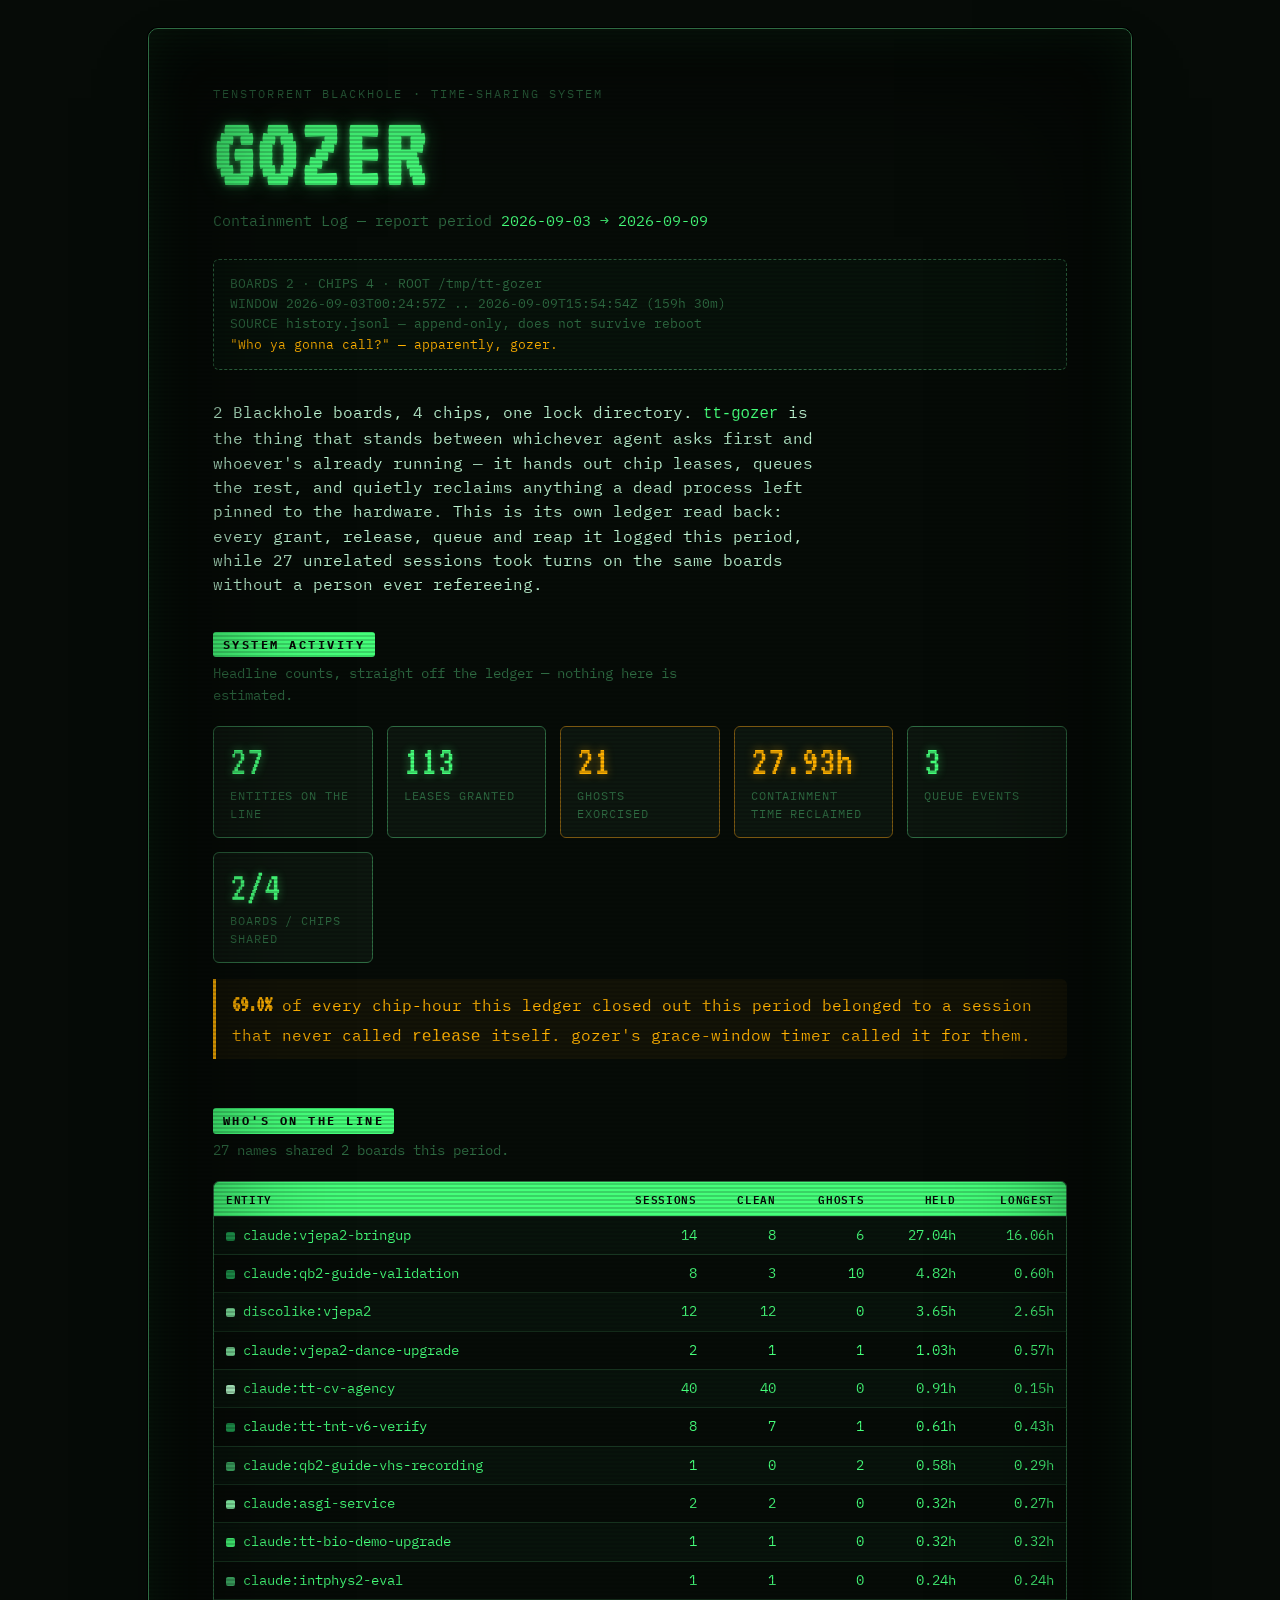
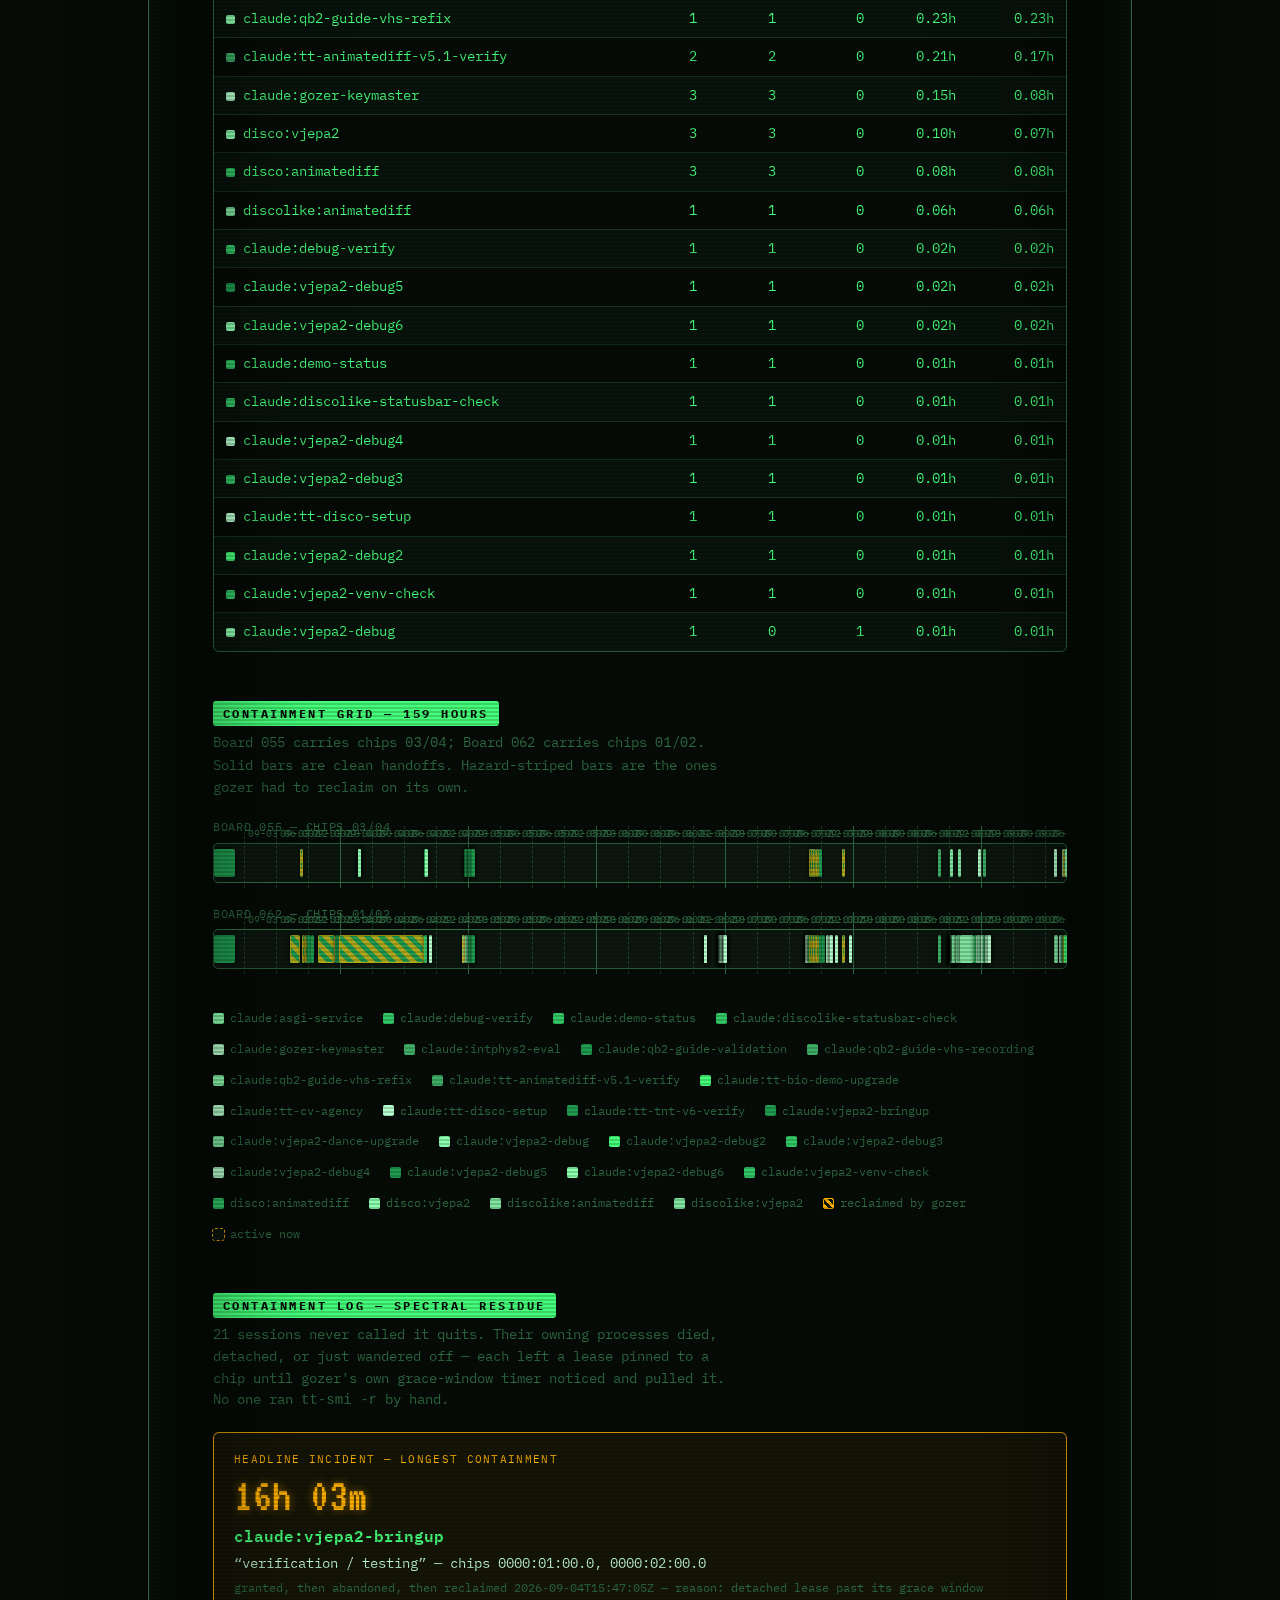
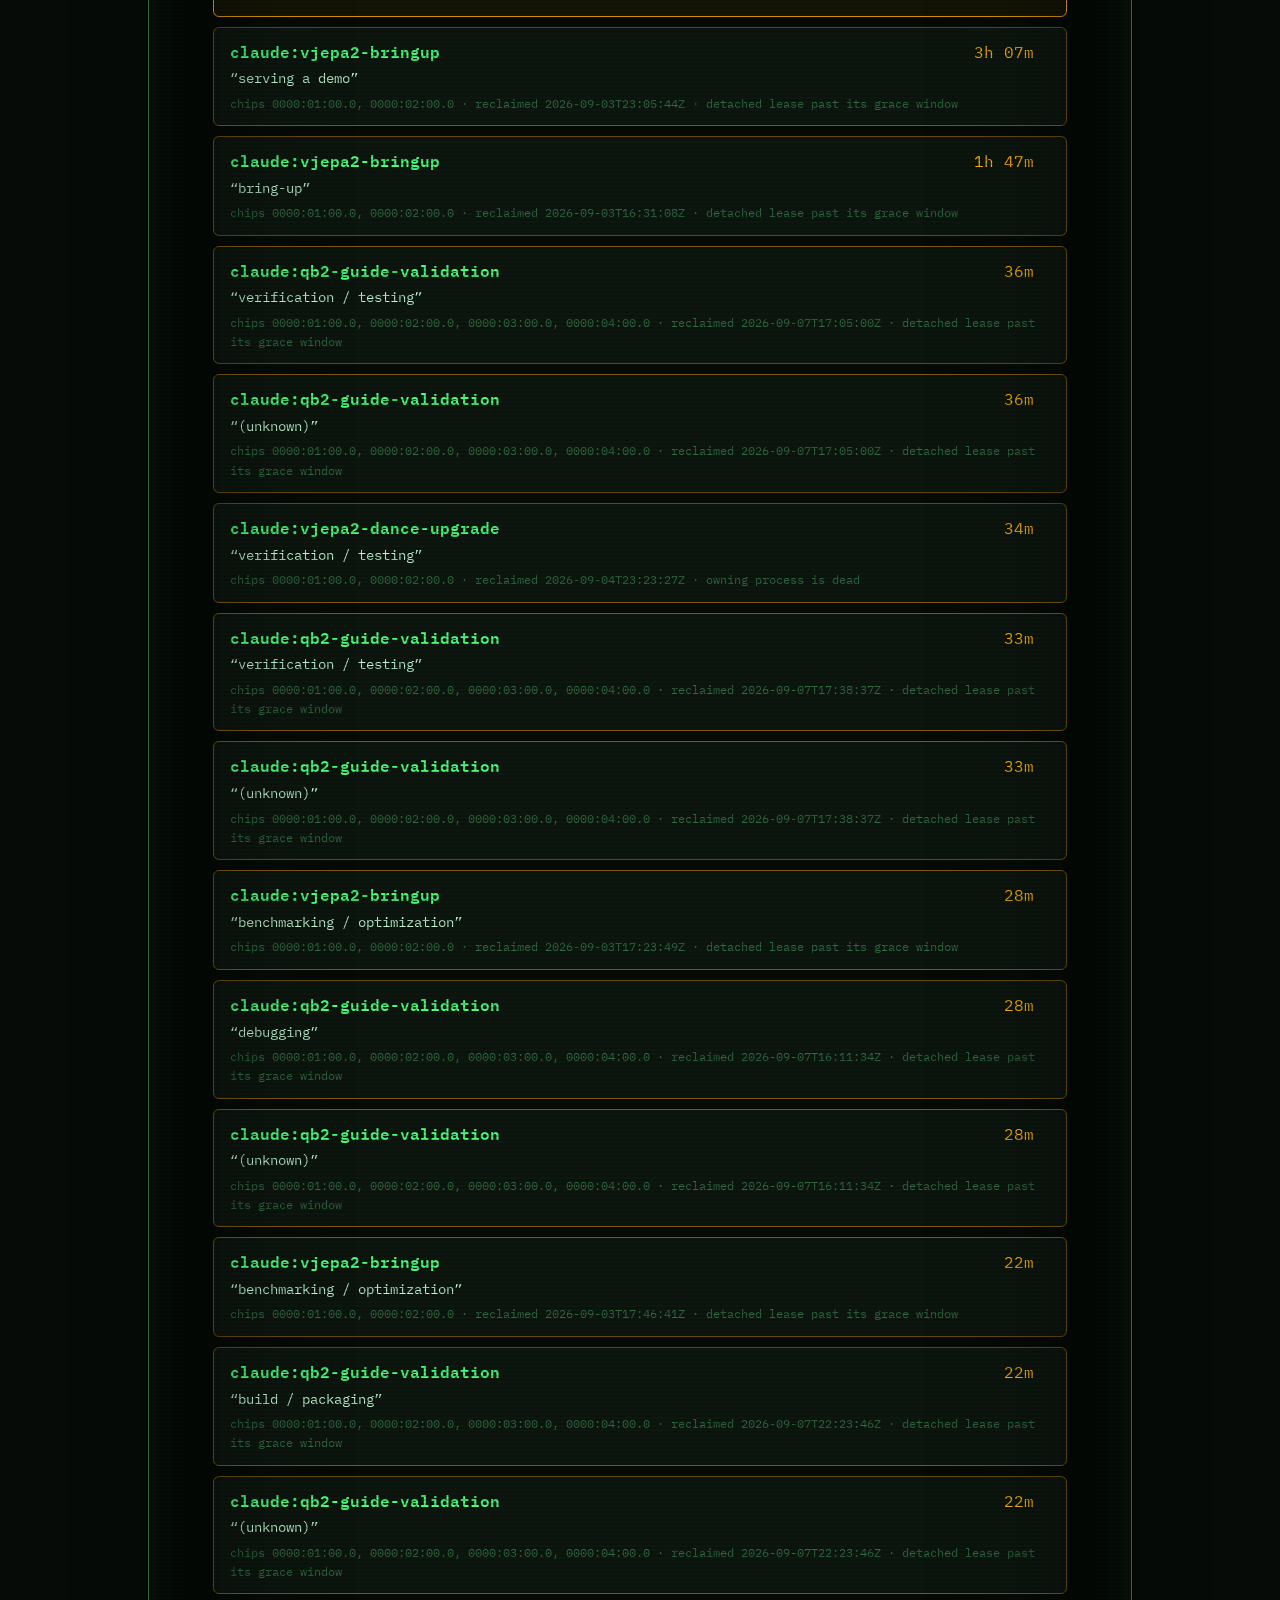
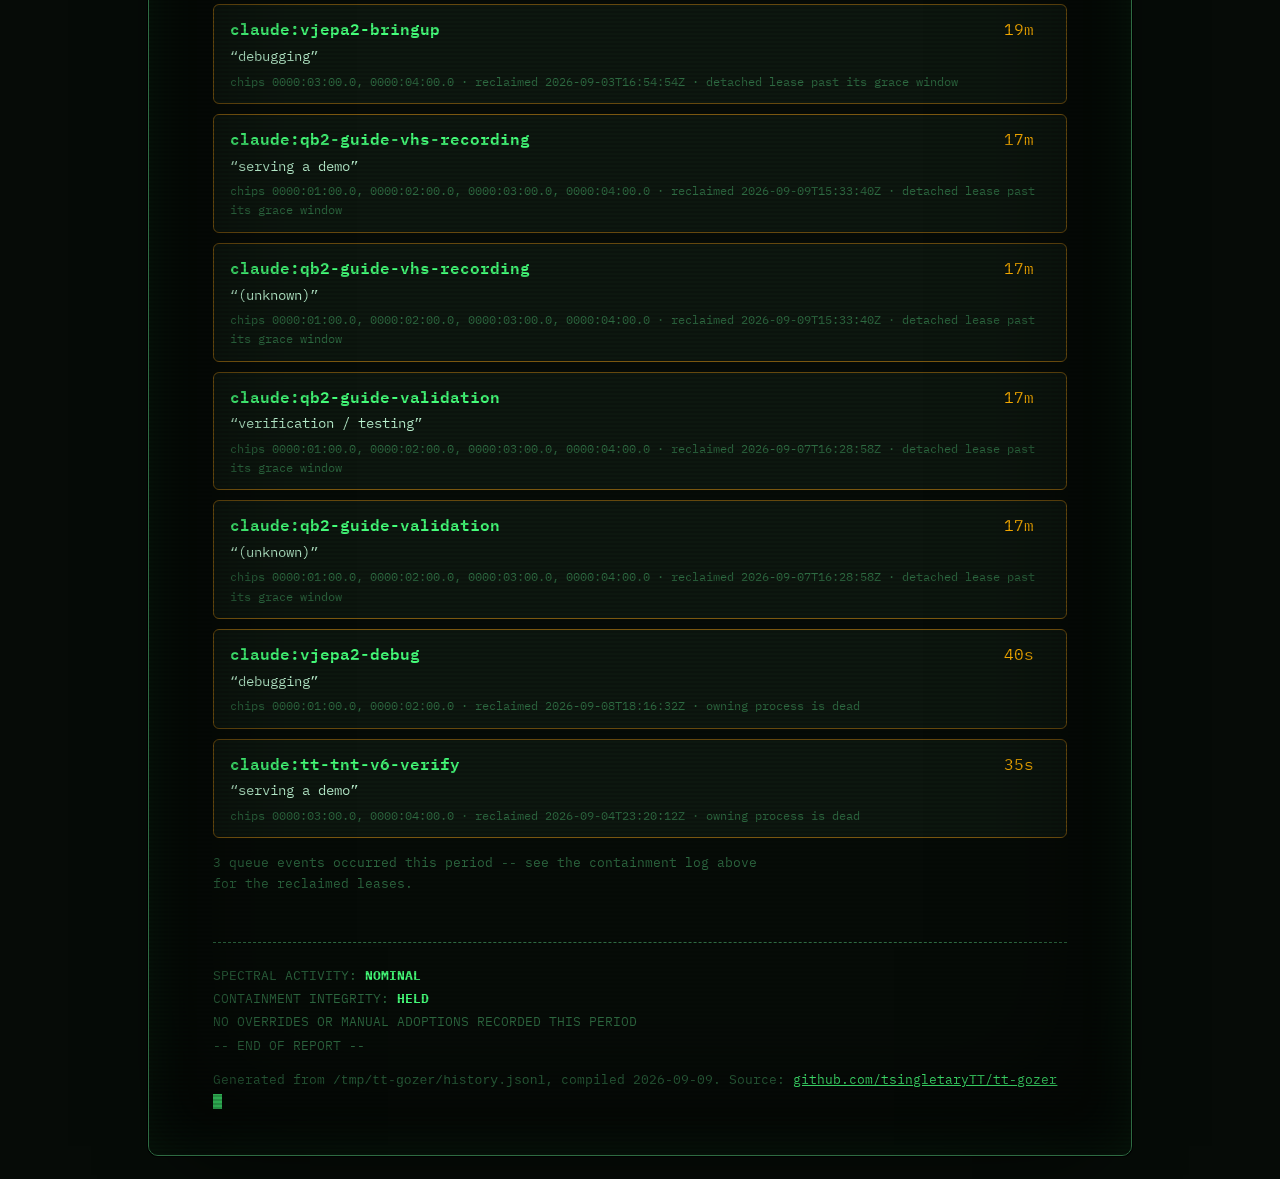
==== commit f85c1130: "docs: regenerate the containment log against the current history log Window now spans 2026-09-03..09" ====
--- a/docs/index.html
+++ b/docs/index.html
@@ -4,16 +4,16 @@
 <meta charset="UTF-8">
 <meta name="viewport" content="width=device-width, initial-scale=1">
 <title>Gozer Containment Log</title>
-<meta name="description" content="A 139-hour ledger of tt-gozer arbitrating 2 shared Blackhole boards for 21 agent sessions — who held what, who forgot to hang up, and what gozer reclaimed without anyone asking it to.">
+<meta name="description" content="A 159-hour ledger of tt-gozer arbitrating 2 shared Blackhole boards for 27 agent sessions — who held what, who forgot to hang up, and what gozer reclaimed without anyone asking it to.">
 
 <meta property="og:type" content="website">
 <meta property="og:site_name" content="tt-gozer">
 <meta property="og:title" content="Gozer Containment Log">
-<meta property="og:description" content="139 hours, 2 boards, 21 agent identities, 19 zombie leases reclaimed automatically. tt-gozer's own history.jsonl, read back as a mainframe accounting report.">
+<meta property="og:description" content="159 hours, 2 boards, 27 agent identities, 21 zombie leases reclaimed automatically. tt-gozer's own history.jsonl, read back as a mainframe accounting report.">
 <meta property="og:url" content="https://tsingletarytt.github.io/tt-gozer/">
 <meta name="twitter:card" content="summary">
 <meta name="twitter:title" content="Gozer Containment Log">
-<meta name="twitter:description" content="139 hours, 2 boards, 21 agent identities, 19 zombie leases reclaimed automatically. tt-gozer's own history.jsonl, read back as a mainframe accounting report.">
+<meta name="twitter:description" content="159 hours, 2 boards, 27 agent identities, 21 zombie leases reclaimed automatically. tt-gozer's own history.jsonl, read back as a mainframe accounting report.">
 
 <link rel="icon" href="data:image/svg+xml,%3Csvg xmlns='http://www.w3.org/2000/svg' viewBox='0 0 32 32'%3E%3Crect width='32' height='32' fill='%23060b07'/%3E%3Ctext x='16' y='23' font-family='monospace' font-size='19' fill='%2345ff7a' text-anchor='middle'%3E%3E_%3C/text%3E%3C/svg%3E">
 
@@ -258,34 +258,34 @@
 
       <p class="eyebrow">Tenstorrent Blackhole · Time-Sharing System</p>
       <h1 class="wordmark">GOZER</h1>
-      <p class="tagline">Containment Log — report period <em>2026-09-03 → 2026-09-08</em></p>
+      <p class="tagline">Containment Log — report period <em>2026-09-03 → 2026-09-09</em></p>
 
       <div class="boot" id="boot">
         <span class="boot-line" data-text="BOARDS 2 · CHIPS 4 · ROOT /tmp/tt-gozer"></span>
-        <span class="boot-line" data-text="WINDOW 2026-09-03T00:24:57Z .. 2026-09-08T19:44:51Z  (139h 20m)"></span>
+        <span class="boot-line" data-text="WINDOW 2026-09-03T00:24:57Z .. 2026-09-09T15:54:54Z  (159h 30m)"></span>
         <span class="boot-line" data-text="SOURCE history.jsonl — append-only, does not survive reboot"></span>
         <span class="boot-line quote" data-text='&quot;Who ya gonna call?&quot; — apparently, gozer.'></span>
       </div>
 
-      <p class="lede">2 Blackhole boards, 4 chips, one lock directory. <code>tt-gozer</code> is the thing that stands between whichever agent asks first and whoever's already running — it hands out chip leases, queues the rest, and quietly reclaims anything a dead process left pinned to the hardware. This is its own ledger read back: every grant, release, queue and reap it logged this period, while 21 unrelated sessions took turns on the same boards without a person ever refereeing.</p>
+      <p class="lede">2 Blackhole boards, 4 chips, one lock directory. <code>tt-gozer</code> is the thing that stands between whichever agent asks first and whoever's already running — it hands out chip leases, queues the rest, and quietly reclaims anything a dead process left pinned to the hardware. This is its own ledger read back: every grant, release, queue and reap it logged this period, while 27 unrelated sessions took turns on the same boards without a person ever refereeing.</p>
 
       <section id="hero">
         <h2 class="section">System Activity</h2>
         <p class="section-note">Headline counts, straight off the ledger — nothing here is estimated.</p>
         <div class="hero-grid">
-          <div class="stat"><div class="n">21</div><div class="l">Entities on the line</div></div>
-          <div class="stat"><div class="n">89</div><div class="l">Leases granted</div></div>
-          <div class="stat hazard"><div class="n">19</div><div class="l">Ghosts exorcised</div></div>
-          <div class="stat hazard"><div class="n">27.35h</div><div class="l">Containment time reclaimed</div></div>
-          <div class="stat"><div class="n">2</div><div class="l">Queue events</div></div>
+          <div class="stat"><div class="n">27</div><div class="l">Entities on the line</div></div>
+          <div class="stat"><div class="n">113</div><div class="l">Leases granted</div></div>
+          <div class="stat hazard"><div class="n">21</div><div class="l">Ghosts exorcised</div></div>
+          <div class="stat hazard"><div class="n">27.93h</div><div class="l">Containment time reclaimed</div></div>
+          <div class="stat"><div class="n">3</div><div class="l">Queue events</div></div>
           <div class="stat"><div class="n">2/4</div><div class="l">Boards / chips shared</div></div>
         </div>
-        <p class="pull"><b>77.0%</b> of every chip-hour this ledger closed out this period belonged to a session that never called <code>release</code> itself. gozer's grace-window timer called it for them.</p>
+        <p class="pull"><b>69.0%</b> of every chip-hour this ledger closed out this period belonged to a session that never called <code>release</code> itself. gozer's grace-window timer called it for them.</p>
       </section>
 
       <section id="roster">
         <h2 class="section">Who's on the Line</h2>
-        <p class="section-note">21 names shared 2 boards this period.</p>
+        <p class="section-note">27 names shared 2 boards this period.</p>
         <div class="table-wrap">
           <table>
             <thead><tr>
@@ -298,7 +298,7 @@
       </section>
 
       <section id="timeline">
-        <h2 class="section">Containment Grid — 139 Hours</h2>
+        <h2 class="section">Containment Grid — 159 Hours</h2>
         <p class="section-note">Board 055 carries chips <code>03</code>/<code>04</code>; Board 062 carries chips <code>01</code>/<code>02</code>. Solid bars are clean handoffs. Hazard-striped bars are the ones gozer had to reclaim on its own.</p>
         <div class="tl-wrap">
           <div class="tl" id="timeline-root"></div>
@@ -308,9 +308,9 @@
 
       <section id="log">
         <h2 class="section">Containment Log — Spectral Residue</h2>
-        <p class="section-note">19 sessions never called it quits. Their owning processes died, detached, or just wandered off — each left a lease pinned to a chip until gozer's own grace-window timer noticed and pulled it. No one ran <code>tt-smi -r</code> by hand.</p>
+        <p class="section-note">21 sessions never called it quits. Their owning processes died, detached, or just wandered off — each left a lease pinned to a chip until gozer's own grace-window timer noticed and pulled it. No one ran <code>tt-smi -r</code> by hand.</p>
         <div id="incidents"></div>
-        <p class="incident-note">2 queue events occurred this period -- see the containment log above for the reclaimed leases.</p>
+        <p class="incident-note">3 queue events occurred this period -- see the containment log above for the reclaimed leases.</p>
       </section>
 
       <footer>
@@ -321,7 +321,7 @@
           <p>-- END OF REPORT --</p>
         </div>
         <p style="margin-top:14px;">Generated from <code>/tmp/tt-gozer/history.jsonl</code>, compiled
-          2026-09-08. Source: <a href="https://github.com/tsingletaryTT/tt-gozer">github.com/tsingletaryTT/tt-gozer</a>
+          2026-09-09. Source: <a href="https://github.com/tsingletaryTT/tt-gozer">github.com/tsingletaryTT/tt-gozer</a>
           <span class="cursor"></span></p>
       </footer>
 
@@ -330,7 +330,7 @@
 </div>
 
 <script type="application/json" id="gozer-events">
-[{"chips": ["0000:01:00.0", "0000:02:00.0", "0000:03:00.0", "0000:04:00.0"], "detached": true, "dev_indices": [0, 1, 2, 3], "event": "granted", "expanded": false, "lease_id": "5c4049", "pid": 160067, "reason": "bring-up", "requested": 4, "ts": "2026-09-03T00:24:57Z", "units": ["0000046131924062", "0000046131924055"], "who": "claude:vjepa2-bringup"}, {"chips": ["0000:01:00.0", "0000:02:00.0", "0000:03:00.0", "0000:04:00.0"], "duration_s": 13818.0, "event": "released", "lease_id": "5c4049", "reset_ok": true, "reset_ran": true, "ts": "2026-09-03T04:15:15Z", "who": "claude:vjepa2-bringup"}, {"chips": ["0000:01:00.0", "0000:02:00.0"], "detached": false, "dev_indices": [0, 1], "event": "granted", "expanded": true, "lease_id": "239afe", "pid": 303821, "reason": "bring-up", "requested": 1, "ts": "2026-09-03T14:42:33Z", "units": ["0000046131924062"], "who": "claude:vjepa2-bringup"}, {"chips": ["0000:01:00.0", "0000:02:00.0"], "duration_s": 42.0, "event": "released", "lease_id": "239afe", "reset_ok": true, "reset_ran": true, "ts": "2026-09-03T14:43:15Z", "who": "claude:vjepa2-bringup"}, {"chips": ["0000:01:00.0", "0000:02:00.0"], "detached": true, "dev_indices": [0, 1], "event": "granted", "expanded": true, "lease_id": "ac1d13", "pid": 303958, "reason": "bring-up", "requested": 1, "ts": "2026-09-03T14:43:15Z", "units": ["0000046131924062"], "who": "claude:vjepa2-bringup"}, {"chips": ["0000:01:00.0", "0000:02:00.0"], "duration_s": 6473.0, "event": "reaped", "lease_id": "ac1d13", "ts": "2026-09-03T16:31:08Z", "who": "claude:vjepa2-bringup", "why": "detached lease past its grace window"}, {"chips": ["0000:03:00.0", "0000:04:00.0"], "detached": true, "dev_indices": [2, 3], "event": "granted", "expanded": true, "lease_id": "29ffb7", "pid": 350753, "reason": "debugging", "requested": 1, "ts": "2026-09-03T16:35:54Z", "units": ["0000046131924055"], "who": "claude:vjepa2-bringup"}, {"chips": ["0000:03:00.0", "0000:04:00.0"], "duration_s": 1140.0, "event": "reaped", "lease_id": "29ffb7", "ts": "2026-09-03T16:54:54Z", "who": "claude:vjepa2-bringup", "why": "detached lease past its grace window"}, {"chips": ["0000:01:00.0", "0000:02:00.0"], "detached": true, "dev_indices": [0, 1], "event": "granted", "expanded": true, "lease_id": "af77ae", "pid": 357153, "reason": "benchmarking / optimization", "requested": 1, "ts": "2026-09-03T16:54:54Z", "units": ["0000046131924062"], "who": "claude:vjepa2-bringup"}, {"chips": ["0000:01:00.0", "0000:02:00.0"], "duration_s": 1735.0, "event": "reaped", "lease_id": "af77ae", "ts": "2026-09-03T17:23:49Z", "who": "claude:vjepa2-bringup", "why": "detached lease past its grace window"}, {"chips": ["0000:01:00.0", "0000:02:00.0"], "detached": true, "dev_indices": [0, 1], "event": "granted", "expanded": true, "lease_id": "886b1a", "pid": 380239, "reason": "benchmarking / optimization", "requested": 1, "ts": "2026-09-03T17:23:49Z", "units": ["0000046131924062"], "who": "claude:vjepa2-bringup"}, {"chips": ["0000:01:00.0", "0000:02:00.0"], "duration_s": 1372.0, "event": "reaped", "lease_id": "886b1a", "ts": "2026-09-03T17:46:41Z", "who": "claude:vjepa2-bringup", "why": "detached lease past its grace window"}, {"chips": ["0000:01:00.0", "0000:02:00.0"], "detached": true, "dev_indices": [0, 1], "event": "granted", "expanded": true, "lease_id": "6d8e62", "pid": 394540, "reason": "verification / testing", "requested": 1, "ts": "2026-09-03T17:46:41Z", "units": ["0000046131924062"], "who": "claude:vjepa2-bringup"}, {"chips": ["0000:01:00.0", "0000:02:00.0"], "duration_s": 381.0, "event": "released", "lease_id": "6d8e62", "reset_ok": true, "reset_ran": true, "ts": "2026-09-03T17:53:02Z", "who": "claude:vjepa2-bringup"}, {"chips": ["0000:01:00.0", "0000:02:00.0"], "detached": true, "dev_indices": [0, 1], "event": "granted", "expanded": true, "lease_id": "390e8c", "pid": 402684, "reason": "verification / testing", "requested": 1, "ts": "2026-09-03T17:56:44Z", "units": ["0000046131924062"], "who": "claude:vjepa2-bringup"}, {"chips": ["0000:01:00.0", "0000:02:00.0"], "duration_s": 718.0, "event": "released", "lease_id": "390e8c", "reset_ok": true, "reset_ran": true, "ts": "2026-09-03T18:08:42Z", "who": "claude:vjepa2-bringup"}, {"chips": ["0000:01:00.0", "0000:02:00.0"], "detached": true, "dev_indices": [0, 1], "event": "granted", "expanded": false, "lease_id": "c10782", "pid": 418741, "reason": "verification / testing", "requested": 2, "ts": "2026-09-03T18:32:59Z", "units": ["0000046131924062"], "who": "claude:vjepa2-bringup"}, {"chips": ["0000:01:00.0", "0000:02:00.0"], "duration_s": 125.0, "event": "released", "lease_id": "c10782", "reset_ok": true, "reset_ran": true, "ts": "2026-09-03T18:35:04Z", "who": "claude:vjepa2-bringup"}, {"chips": ["0000:01:00.0", "0000:02:00.0"], "detached": true, "dev_indices": [0, 1], "event": "granted", "expanded": false, "lease_id": "c7a20f", "pid": 443031, "reason": "serving a demo", "requested": 2, "ts": "2026-09-03T19:52:31Z", "units": ["0000046131924062"], "who": "claude:vjepa2-bringup"}, {"chips": ["0000:01:00.0", "0000:02:00.0"], "duration_s": 225.0, "event": "released", "lease_id": "c7a20f", "reset_ok": true, "reset_ran": true, "ts": "2026-09-03T19:56:16Z", "who": "claude:vjepa2-bringup"}, {"chips": ["0000:01:00.0", "0000:02:00.0"], "detached": true, "dev_indices": [0, 1], "event": "granted", "expanded": false, "lease_id": "d35fb2", "pid": 452729, "reason": "serving a demo", "requested": 2, "ts": "2026-09-03T19:58:16Z", "units": ["0000046131924062"], "who": "claude:vjepa2-bringup"}, {"chips": ["0000:01:00.0", "0000:02:00.0"], "duration_s": 11248.0, "event": "reaped", "lease_id": "d35fb2", "ts": "2026-09-03T23:05:44Z", "who": "claude:vjepa2-bringup", "why": "detached lease past its grace window"}, {"chips": ["0000:01:00.0", "0000:02:00.0"], "detached": true, "dev_indices": [0, 1], "event": "granted", "expanded": false, "lease_id": "366ba9", "pid": 613309, "reason": "general work", "requested": 2, "ts": "2026-09-03T23:05:50Z", "units": ["0000046131924062"], "who": "claude:vjepa2-bringup"}, {"chips": ["0000:01:00.0", "0000:02:00.0"], "duration_s": 1269.0, "event": "released", "lease_id": "366ba9", "reset_ok": true, "reset_ran": true, "ts": "2026-09-03T23:26:59Z", "who": "claude:vjepa2-bringup"}, {"chips": ["0000:01:00.0", "0000:02:00.0"], "detached": true, "dev_indices": [0, 1], "event": "granted", "expanded": false, "lease_id": "dbac61", "pid": 621769, "reason": "verification / testing", "requested": 2, "ts": "2026-09-03T23:27:00Z", "units": ["0000046131924062"], "who": "claude:vjepa2-bringup"}, {"chips": ["0000:01:00.0", "0000:02:00.0"], "duration_s": 1005.0, "event": "released", "lease_id": "dbac61", "reset_ok": true, "reset_ran": true, "ts": "2026-09-03T23:43:45Z", "who": "claude:vjepa2-bringup"}, {"chips": ["0000:01:00.0", "0000:02:00.0"], "detached": true, "dev_indices": [0, 1], "event": "granted", "expanded": false, "lease_id": "8ba052", "pid": 630549, "reason": "verification / testing", "requested": 2, "ts": "2026-09-03T23:43:45Z", "units": ["0000046131924062"], "who": "claude:vjepa2-bringup"}, {"chips": ["0000:03:00.0", "0000:04:00.0"], "detached": false, "dev_indices": [2, 3], "event": "granted", "expanded": true, "lease_id": "61c1cb", "pid": 706608, "reason": "verification / testing", "requested": 1, "ts": "2026-09-04T03:18:44Z", "units": ["0000046131924055"], "who": "claude:tt-disco-setup"}, {"chips": ["0000:03:00.0", "0000:04:00.0"], "duration_s": 41.0, "event": "released", "lease_id": "61c1cb", "reset_ok": true, "reset_ran": true, "ts": "2026-09-04T03:19:25Z", "who": "claude:tt-disco-setup"}, {"chips": ["0000:03:00.0", "0000:04:00.0"], "detached": false, "dev_indices": [2, 3], "event": "granted", "expanded": true, "lease_id": "af0642", "pid": 707224, "reason": "serving a demo", "requested": 1, "ts": "2026-09-04T03:22:47Z", "units": ["0000046131924055"], "who": "disco:animatediff"}, {"chips": ["0000:03:00.0", "0000:04:00.0"], "duration_s": 1.0, "event": "released", "lease_id": "af0642", "reset_ok": false, "reset_ran": true, "ts": "2026-09-04T03:22:48Z", "who": "disco:animatediff"}, {"chips": ["0000:03:00.0", "0000:04:00.0"], "detached": false, "dev_indices": [2, 3], "event": "granted", "expanded": true, "lease_id": "5da82c", "pid": 707315, "reason": "serving a demo", "requested": 1, "ts": "2026-09-04T03:23:09Z", "units": ["0000046131924055"], "who": "disco:vjepa2"}, {"chips": ["0000:03:00.0", "0000:04:00.0"], "duration_s": 62.0, "event": "released", "lease_id": "5da82c", "reset_ok": false, "reset_ran": true, "ts": "2026-09-04T03:24:11Z", "who": "disco:vjepa2"}, {"chips": ["0000:03:00.0", "0000:04:00.0"], "detached": false, "dev_indices": [2, 3], "event": "granted", "expanded": true, "lease_id": "774973", "pid": 707628, "reason": "serving a demo", "requested": 1, "ts": "2026-09-04T03:24:31Z", "units": ["0000046131924055"], "who": "disco:vjepa2"}, {"chips": ["0000:03:00.0", "0000:04:00.0"], "duration_s": 36.0, "event": "released", "lease_id": "774973", "reset_ok": false, "reset_ran": true, "ts": "2026-09-04T03:25:07Z", "who": "disco:vjepa2"}, {"chips": ["0000:03:00.0", "0000:04:00.0"], "detached": false, "dev_indices": [2, 3], "event": "granted", "expanded": true, "lease_id": "131b25", "pid": 734993, "reason": "serving a demo", "requested": 1, "ts": "2026-09-04T15:44:24Z", "units": ["0000046131924055"], "who": "disco:animatediff"}, {"chips": ["0000:03:00.0", "0000:04:00.0"], "duration_s": 1.0, "event": "released", "lease_id": "131b25", "reset_ok": false, "reset_ran": true, "ts": "2026-09-04T15:44:25Z", "who": "disco:animatediff"}, {"chips": ["0000:01:00.0", "0000:02:00.0"], "duration_s": 57800.0, "event": "reaped", "lease_id": "8ba052", "ts": "2026-09-04T15:47:05Z", "who": "claude:vjepa2-bringup", "why": "detached lease past its grace window"}, {"chips": ["0000:01:00.0", "0000:02:00.0"], "detached": false, "dev_indices": [0, 1], "event": "granted", "expanded": true, "lease_id": "89a672", "pid": 736077, "reason": "serving a demo", "requested": 1, "ts": "2026-09-04T15:48:54Z", "units": ["0000046131924062"], "who": "disco:animatediff"}, {"chips": ["0000:03:00.0", "0000:04:00.0"], "detached": false, "dev_indices": [2, 3], "event": "granted", "expanded": true, "lease_id": "06820b", "pid": 736817, "reason": "serving a demo", "requested": 1, "ts": "2026-09-04T15:49:40Z", "units": ["0000046131924055"], "who": "disco:vjepa2"}, {"chips": ["0000:01:00.0", "0000:02:00.0"], "duration_s": 294.0, "event": "released", "lease_id": "89a672", "reset_ok": false, "reset_ran": true, "ts": "2026-09-04T15:53:48Z", "who": "disco:animatediff"}, {"chips": ["0000:03:00.0", "0000:04:00.0"], "duration_s": 249.0, "event": "released", "lease_id": "06820b", "reset_ok": false, "reset_ran": true, "ts": "2026-09-04T15:53:49Z", "who": "disco:vjepa2"}, {"chips": ["0000:01:00.0", "0000:02:00.0"], "detached": false, "dev_indices": [0, 1], "event": "granted", "expanded": true, "lease_id": "5fbab9", "pid": 795554, "reason": "serving a demo", "requested": 1, "ts": "2026-09-04T16:36:44Z", "units": ["0000046131924062"], "who": "claude:gozer-keymaster"}, {"chips": ["0000:01:00.0", "0000:02:00.0"], "duration_s": 276.0, "event": "released", "lease_id": "5fbab9", "reset_ok": true, "reset_ran": true, "ts": "2026-09-04T16:41:20Z", "who": "claude:gozer-keymaster"}, {"chips": ["0000:01:00.0", "0000:02:00.0"], "detached": false, "dev_indices": [0, 1], "event": "granted", "expanded": true, "lease_id": "d68fc4", "pid": 869789, "reason": "verification / testing", "requested": 1, "ts": "2026-09-04T22:49:16Z", "units": ["0000046131924062"], "who": "claude:vjepa2-dance-upgrade"}, {"chips": ["0000:03:00.0", "0000:04:00.0"], "detached": false, "dev_indices": [2, 3], "event": "granted", "expanded": true, "lease_id": "6b1254", "pid": 903237, "reason": "serving a demo", "requested": 1, "ts": "2026-09-04T23:18:16Z", "units": ["0000046131924055"], "who": "claude:tt-tnt-v6-verify"}, {"chips": ["0000:03:00.0", "0000:04:00.0"], "duration_s": 41.0, "event": "released", "lease_id": "6b1254", "reset_ok": true, "reset_ran": true, "ts": "2026-09-04T23:18:57Z", "who": "claude:tt-tnt-v6-verify"}, {"chips": ["0000:03:00.0", "0000:04:00.0"], "detached": false, "dev_indices": [2, 3], "event": "granted", "expanded": true, "lease_id": "c6988e", "pid": 903682, "reason": "serving a demo", "requested": 1, "ts": "2026-09-04T23:19:37Z", "units": ["0000046131924055"], "who": "claude:tt-tnt-v6-verify"}, {"chips": ["0000:03:00.0", "0000:04:00.0"], "duration_s": 35.0, "event": "reaped", "lease_id": "c6988e", "ts": "2026-09-04T23:20:12Z", "who": "claude:tt-tnt-v6-verify", "why": "owning process is dead"}, {"event": "queued", "max_chips": 1, "min_chips": 1, "ticket": "1b01", "ts": "2026-09-04T23:20:12Z", "who": "claude:tt-tnt-v6-verify"}, {"chips": ["0000:03:00.0", "0000:04:00.0"], "detached": true, "dev_indices": [2, 3], "event": "granted", "expanded": true, "lease_id": "46f7ce", "pid": 904235, "reason": "serving a demo", "requested": 1, "ts": "2026-09-04T23:20:44Z", "units": ["0000046131924055"], "who": "claude:tt-tnt-v6-verify"}, {"chips": ["0000:01:00.0", "0000:02:00.0"], "duration_s": 2051.0, "event": "reaped", "lease_id": "d68fc4", "ts": "2026-09-04T23:23:27Z", "who": "claude:vjepa2-dance-upgrade", "why": "owning process is dead"}, {"chips": ["0000:01:00.0", "0000:02:00.0"], "detached": false, "dev_indices": [0, 1], "event": "granted", "expanded": true, "lease_id": "147bdd", "pid": 905660, "reason": "verification / testing", "requested": 1, "ts": "2026-09-04T23:23:57Z", "units": ["0000046131924062"], "who": "claude:vjepa2-dance-upgrade"}, {"chips": ["0000:03:00.0", "0000:04:00.0"], "duration_s": 1541.0, "event": "released", "lease_id": "46f7ce", "reset_ok": true, "reset_ran": true, "ts": "2026-09-04T23:46:25Z", "who": "claude:tt-tnt-v6-verify"}, {"chips": ["0000:01:00.0", "0000:02:00.0"], "duration_s": 1645.0, "event": "released", "lease_id": "147bdd", "reset_ok": true, "reset_ran": true, "ts": "2026-09-04T23:51:22Z", "who": "claude:vjepa2-dance-upgrade"}, {"chips": ["0000:01:00.0", "0000:02:00.0", "0000:03:00.0", "0000:04:00.0"], "detached": false, "dev_indices": [0, 1, 2, 3], "event": "granted", "expanded": false, "lease_id": "49cff1", "pid": 928077, "reason": "serving a demo", "requested": 4, "ts": "2026-09-04T23:53:33Z", "units": ["0000046131924062", "0000046131924055"], "who": "claude:tt-tnt-v6-verify"}, {"chips": ["0000:01:00.0", "0000:02:00.0", "0000:03:00.0", "0000:04:00.0"], "duration_s": 72.0, "event": "released", "lease_id": "49cff1", "reset_ok": true, "reset_ran": true, "ts": "2026-09-04T23:54:45Z", "who": "claude:tt-tnt-v6-verify"}, {"chips": ["0000:01:00.0", "0000:02:00.0", "0000:03:00.0", "0000:04:00.0"], "detached": true, "dev_indices": [0, 1, 2, 3], "event": "granted", "expanded": false, "lease_id": "b37ff7", "pid": 930616, "reason": "serving a demo", "requested": 4, "ts": "2026-09-04T23:55:49Z", "units": ["0000046131924062", "0000046131924055"], "who": "claude:tt-tnt-v6-verify"}, {"chips": ["0000:01:00.0", "0000:02:00.0", "0000:03:00.0", "0000:04:00.0"], "duration_s": 141.0, "event": "released", "lease_id": "b37ff7", "reset_ok": true, "reset_ran": true, "ts": "2026-09-04T23:58:10Z", "who": "claude:tt-tnt-v6-verify"}, {"chips": ["0000:01:00.0", "0000:02:00.0", "0000:03:00.0", "0000:04:00.0"], "detached": true, "dev_indices": [0, 1, 2, 3], "event": "granted", "expanded": false, "lease_id": "1174e9", "pid": 940403, "reason": "serving a demo", "requested": 4, "ts": "2026-09-05T00:03:58Z", "units": ["0000046131924062", "0000046131924055"], "who": "claude:tt-tnt-v6-verify"}, {"chips": ["0000:01:00.0", "0000:02:00.0", "0000:03:00.0", "0000:04:00.0"], "duration_s": 166.0, "event": "released", "lease_id": "1174e9", "reset_ok": true, "reset_ran": true, "ts": "2026-09-05T00:06:44Z", "who": "claude:tt-tnt-v6-verify"}, {"chips": ["0000:01:00.0", "0000:02:00.0", "0000:03:00.0", "0000:04:00.0"], "detached": true, "dev_indices": [0, 1, 2, 3], "event": "granted", "expanded": false, "lease_id": "babfde", "pid": 962338, "reason": "benchmarking / optimization", "requested": 4, "ts": "2026-09-05T00:35:52Z", "units": ["0000046131924062", "0000046131924055"], "who": "claude:tt-tnt-v6-verify"}, {"chips": ["0000:01:00.0", "0000:02:00.0", "0000:03:00.0", "0000:04:00.0"], "duration_s": 98.0, "event": "released", "lease_id": "babfde", "reset_ok": true, "reset_ran": true, "ts": "2026-09-05T00:37:30Z", "who": "claude:tt-tnt-v6-verify"}, {"event": "queued", "max_chips": 4, "min_chips": 4, "ticket": "73af", "ts": "2026-09-05T00:37:35Z", "who": "claude:tt-tnt-v6-verify"}, {"chips": ["0000:01:00.0", "0000:02:00.0", "0000:03:00.0", "0000:04:00.0"], "detached": true, "dev_indices": [0, 1, 2, 3], "event": "granted", "expanded": false, "lease_id": "057c29", "pid": 963542, "reason": "benchmarking / optimization", "requested": 4, "ts": "2026-09-05T00:37:47Z", "units": ["0000046131924062", "0000046131924055"], "who": "claude:tt-tnt-v6-verify"}, {"chips": ["0000:01:00.0", "0000:02:00.0", "0000:03:00.0", "0000:04:00.0"], "duration_s": 112.0, "event": "released", "lease_id": "057c29", "reset_ok": true, "reset_ran": true, "ts": "2026-09-05T00:39:39Z", "who": "claude:tt-tnt-v6-verify"}, {"chips": ["0000:01:00.0", "0000:02:00.0"], "detached": false, "dev_indices": [0, 1], "event": "granted", "expanded": true, "lease_id": "6354f0", "pid": 1299516, "reason": "exploration", "requested": 1, "ts": "2026-09-06T20:12:31Z", "units": ["0000046131924062"], "who": "claude:tt-cv-agency"}, {"chips": ["0000:01:00.0", "0000:02:00.0"], "duration_s": 45.0, "event": "released", "lease_id": "6354f0", "reset_ok": true, "reset_ran": true, "ts": "2026-09-06T20:13:16Z", "who": "claude:tt-cv-agency"}, {"chips": ["0000:01:00.0", "0000:02:00.0"], "detached": false, "dev_indices": [0, 1], "event": "granted", "expanded": true, "lease_id": "47ce93", "pid": 1300101, "reason": "verification / testing", "requested": 1, "ts": "2026-09-06T20:13:24Z", "units": ["0000046131924062"], "who": "claude:tt-cv-agency"}, {"chips": ["0000:01:00.0", "0000:02:00.0"], "duration_s": 43.0, "event": "released", "lease_id": "47ce93", "reset_ok": true, "reset_ran": true, "ts": "2026-09-06T20:14:07Z", "who": "claude:tt-cv-agency"}, {"chips": ["0000:01:00.0", "0000:02:00.0"], "detached": false, "dev_indices": [0, 1], "event": "granted", "expanded": true, "lease_id": "c815f6", "pid": 1300598, "reason": "verification / testing", "requested": 1, "ts": "2026-09-06T20:14:17Z", "units": ["0000046131924062"], "who": "claude:tt-cv-agency"}, {"chips": ["0000:01:00.0", "0000:02:00.0"], "duration_s": 45.0, "event": "released", "lease_id": "c815f6", "reset_ok": true, "reset_ran": true, "ts": "2026-09-06T20:15:02Z", "who": "claude:tt-cv-agency"}, {"chips": ["0000:01:00.0", "0000:02:00.0"], "detached": false, "dev_indices": [0, 1], "event": "granted", "expanded": true, "lease_id": "60f726", "pid": 1387010, "reason": "verification / testing", "requested": 1, "ts": "2026-09-06T22:50:51Z", "units": ["0000046131924062"], "who": "claude:tt-cv-agency"}, {"chips": ["0000:01:00.0", "0000:02:00.0"], "duration_s": 43.0, "event": "released", "lease_id": "60f726", "reset_ok": true, "reset_ran": true, "ts": "2026-09-06T22:51:34Z", "who": "claude:tt-cv-agency"}, {"chips": ["0000:01:00.0", "0000:02:00.0"], "detached": false, "dev_indices": [0, 1], "event": "granted", "expanded": true, "lease_id": "749146", "pid": 1387495, "reason": "verification / testing", "requested": 1, "ts": "2026-09-06T22:51:43Z", "units": ["0000046131924062"], "who": "claude:tt-cv-agency"}, {"chips": ["0000:01:00.0", "0000:02:00.0"], "duration_s": 46.0, "event": "released", "lease_id": "749146", "reset_ok": true, "reset_ran": true, "ts": "2026-09-06T22:52:29Z", "who": "claude:tt-cv-agency"}, {"chips": ["0000:01:00.0", "0000:02:00.0"], "detached": false, "dev_indices": [0, 1], "event": "granted", "expanded": true, "lease_id": "d5dc8e", "pid": 1388078, "reason": "debugging", "requested": 1, "ts": "2026-09-06T22:52:41Z", "units": ["0000046131924062"], "who": "claude:tt-cv-agency"}, {"chips": ["0000:01:00.0", "0000:02:00.0"], "duration_s": 45.0, "event": "released", "lease_id": "d5dc8e", "reset_ok": true, "reset_ran": true, "ts": "2026-09-06T22:53:26Z", "who": "claude:tt-cv-agency"}, {"chips": ["0000:01:00.0", "0000:02:00.0"], "detached": false, "dev_indices": [0, 1], "event": "granted", "expanded": true, "lease_id": "1f647e", "pid": 1390664, "reason": "verification / testing", "requested": 1, "ts": "2026-09-06T22:57:23Z", "units": ["0000046131924062"], "who": "claude:tt-cv-agency"}, {"chips": ["0000:01:00.0", "0000:02:00.0"], "duration_s": 45.0, "event": "released", "lease_id": "1f647e", "reset_ok": true, "reset_ran": true, "ts": "2026-09-06T22:58:08Z", "who": "claude:tt-cv-agency"}, {"chips": ["0000:01:00.0", "0000:02:00.0"], "detached": false, "dev_indices": [0, 1], "event": "granted", "expanded": true, "lease_id": "870d1f", "pid": 1391213, "reason": "verification / testing", "requested": 1, "ts": "2026-09-06T22:58:21Z", "units": ["0000046131924062"], "who": "claude:tt-cv-agency"}, {"chips": ["0000:01:00.0", "0000:02:00.0"], "duration_s": 46.0, "event": "released", "lease_id": "870d1f", "reset_ok": true, "reset_ran": true, "ts": "2026-09-06T22:59:07Z", "who": "claude:tt-cv-agency"}, {"chips": ["0000:01:00.0", "0000:02:00.0"], "detached": false, "dev_indices": [0, 1], "event": "granted", "expanded": true, "lease_id": "34ee37", "pid": 1394980, "reason": "verification / testing", "requested": 1, "ts": "2026-09-06T23:05:07Z", "units": ["0000046131924062"], "who": "claude:tt-cv-agency"}, {"chips": ["0000:01:00.0", "0000:02:00.0"], "duration_s": 46.0, "event": "released", "lease_id": "34ee37", "reset_ok": true, "reset_ran": true, "ts": "2026-09-06T23:05:53Z", "who": "claude:tt-cv-agency"}, {"chips": ["0000:01:00.0", "0000:02:00.0"], "detached": false, "dev_indices": [0, 1], "event": "granted", "expanded": true, "lease_id": "39ba2f", "pid": 1398939, "reason": "verification / testing", "requested": 1, "ts": "2026-09-06T23:12:20Z", "units": ["0000046131924062"], "who": "claude:tt-cv-agency"}, {"chips": ["0000:01:00.0", "0000:02:00.0"], "duration_s": 55.0, "event": "released", "lease_id": "39ba2f", "reset_ok": true, "reset_ran": true, "ts": "2026-09-06T23:13:15Z", "who": "claude:tt-cv-agency"}, {"chips": ["0000:01:00.0", "0000:02:00.0"], "detached": false, "dev_indices": [0, 1], "event": "granted", "expanded": true, "lease_id": "eb8dad", "pid": 1399512, "reason": "verification / testing", "requested": 1, "ts": "2026-09-06T23:13:19Z", "units": ["0000046131924062"], "who": "claude:tt-cv-agency"}, {"chips": ["0000:01:00.0", "0000:02:00.0"], "duration_s": 55.0, "event": "released", "lease_id": "eb8dad", "reset_ok": true, "reset_ran": true, "ts": "2026-09-06T23:14:14Z", "who": "claude:tt-cv-agency"}, {"chips": ["0000:01:00.0", "0000:02:00.0"], "detached": false, "dev_indices": [0, 1], "event": "granted", "expanded": true, "lease_id": "a55b31", "pid": 1400089, "reason": "verification / testing", "requested": 1, "ts": "2026-09-06T23:14:18Z", "units": ["0000046131924062"], "who": "claude:tt-cv-agency"}, {"chips": ["0000:01:00.0", "0000:02:00.0"], "duration_s": 55.0, "event": "released", "lease_id": "a55b31", "reset_ok": true, "reset_ran": true, "ts": "2026-09-06T23:15:13Z", "who": "claude:tt-cv-agency"}, {"chips": ["0000:01:00.0", "0000:02:00.0"], "detached": false, "dev_indices": [0, 1], "event": "granted", "expanded": true, "lease_id": "f54a62", "pid": 1413184, "reason": "verification / testing", "requested": 1, "ts": "2026-09-06T23:39:09Z", "units": ["0000046131924062"], "who": "claude:tt-cv-agency"}, {"chips": ["0000:01:00.0", "0000:02:00.0"], "duration_s": 47.0, "event": "released", "lease_id": "f54a62", "reset_ok": true, "reset_ran": true, "ts": "2026-09-06T23:39:56Z", "who": "claude:tt-cv-agency"}, {"chips": ["0000:01:00.0", "0000:02:00.0"], "detached": false, "dev_indices": [0, 1], "event": "granted", "expanded": true, "lease_id": "78391e", "pid": 1413697, "reason": "verification / testing", "requested": 1, "ts": "2026-09-06T23:40:02Z", "units": ["0000046131924062"], "who": "claude:tt-cv-agency"}, {"chips": ["0000:01:00.0", "0000:02:00.0"], "duration_s": 55.0, "event": "released", "lease_id": "78391e", "reset_ok": true, "reset_ran": true, "ts": "2026-09-06T23:40:57Z", "who": "claude:tt-cv-agency"}, {"chips": ["0000:01:00.0", "0000:02:00.0"], "detached": false, "dev_indices": [0, 1], "event": "granted", "expanded": true, "lease_id": "904101", "pid": 1414281, "reason": "verification / testing", "requested": 1, "ts": "2026-09-06T23:41:02Z", "units": ["0000046131924062"], "who": "claude:tt-cv-agency"}, {"chips": ["0000:01:00.0", "0000:02:00.0"], "duration_s": 55.0, "event": "released", "lease_id": "904101", "reset_ok": true, "reset_ran": true, "ts": "2026-09-06T23:41:57Z", "who": "claude:tt-cv-agency"}, {"chips": ["0000:01:00.0", "0000:02:00.0"], "detached": false, "dev_indices": [0, 1], "event": "granted", "expanded": true, "lease_id": "3b55df", "pid": 1414930, "reason": "verification / testing", "requested": 1, "ts": "2026-09-06T23:42:02Z", "units": ["0000046131924062"], "who": "claude:tt-cv-agency"}, {"chips": ["0000:01:00.0", "0000:02:00.0"], "duration_s": 55.0, "event": "released", "lease_id": "3b55df", "reset_ok": true, "reset_ran": true, "ts": "2026-09-06T23:42:57Z", "who": "claude:tt-cv-agency"}, {"chips": ["0000:01:00.0", "0000:02:00.0"], "detached": false, "dev_indices": [0, 1], "event": "granted", "expanded": true, "lease_id": "803c57", "pid": 1420484, "reason": "verification / testing", "requested": 1, "ts": "2026-09-06T23:52:24Z", "units": ["0000046131924062"], "who": "claude:tt-cv-agency"}, {"chips": ["0000:01:00.0", "0000:02:00.0"], "duration_s": 42.0, "event": "released", "lease_id": "803c57", "reset_ok": true, "reset_ran": true, "ts": "2026-09-06T23:53:06Z", "who": "claude:tt-cv-agency"}, {"chips": ["0000:01:00.0", "0000:02:00.0"], "detached": false, "dev_indices": [0, 1], "event": "granted", "expanded": true, "lease_id": "7eff1a", "pid": 1420925, "reason": "verification / testing", "requested": 1, "ts": "2026-09-06T23:53:13Z", "units": ["0000046131924062"], "who": "claude:tt-cv-agency"}, {"chips": ["0000:01:00.0", "0000:02:00.0"], "duration_s": 46.0, "event": "released", "lease_id": "7eff1a", "reset_ok": true, "reset_ran": true, "ts": "2026-09-06T23:53:59Z", "who": "claude:tt-cv-agency"}, {"chips": ["0000:01:00.0", "0000:02:00.0"], "detached": false, "dev_indices": [0, 1], "event": "granted", "expanded": true, "lease_id": "e2f933", "pid": 1566159, "reason": "verification / testing", "requested": 1, "ts": "2026-09-07T15:07:23Z", "units": ["0000046131924062"], "who": "claude:tt-cv-agency"}, {"chips": ["0000:01:00.0", "0000:02:00.0"], "duration_s": 55.0, "event": "released", "lease_id": "e2f933", "reset_ok": true, "reset_ran": true, "ts": "2026-09-07T15:08:18Z", "who": "claude:tt-cv-agency"}, {"chips": ["0000:01:00.0", "0000:02:00.0"], "detached": false, "dev_indices": [0, 1], "event": "granted", "expanded": true, "lease_id": "ee3f92", "pid": 1567297, "reason": "verification / testing", "requested": 1, "ts": "2026-09-07T15:08:23Z", "units": ["0000046131924062"], "who": "claude:tt-cv-agency"}, {"chips": ["0000:01:00.0", "0000:02:00.0"], "duration_s": 55.0, "event": "released", "lease_id": "ee3f92", "reset_ok": true, "reset_ran": true, "ts": "2026-09-07T15:09:18Z", "who": "claude:tt-cv-agency"}, {"chips": ["0000:01:00.0", "0000:02:00.0"], "detached": false, "dev_indices": [0, 1], "event": "granted", "expanded": true, "lease_id": "fdd413", "pid": 1568530, "reason": "verification / testing", "requested": 1, "ts": "2026-09-07T15:09:22Z", "units": ["0000046131924062"], "who": "claude:tt-cv-agency"}, {"chips": ["0000:01:00.0", "0000:02:00.0"], "duration_s": 55.0, "event": "released", "lease_id": "fdd413", "reset_ok": true, "reset_ran": true, "ts": "2026-09-07T15:10:17Z", "who": "claude:tt-cv-agency"}, {"chips": ["0000:01:00.0", "0000:02:00.0"], "detached": false, "dev_indices": [0, 1], "event": "granted", "expanded": true, "lease_id": "c14dc3", "pid": 1569660, "reason": "verification / testing", "requested": 1, "ts": "2026-09-07T15:10:41Z", "units": ["0000046131924062"], "who": "claude:tt-cv-agency"}, {"chips": ["0000:01:00.0", "0000:02:00.0"], "duration_s": 47.0, "event": "released", "lease_id": "c14dc3", "reset_ok": true, "reset_ran": true, "ts": "2026-09-07T15:11:28Z", "who": "claude:tt-cv-agency"}, {"chips": ["0000:01:00.0", "0000:02:00.0"], "detached": false, "dev_indices": [0, 1], "event": "granted", "expanded": true, "lease_id": "c32729", "pid": 1583944, "reason": "benchmarking / optimization", "requested": 1, "ts": "2026-09-07T15:36:23Z", "units": ["0000046131924062"], "who": "claude:gozer-keymaster"}, {"chips": ["0000:01:00.0", "0000:02:00.0"], "duration_s": 134.0, "event": "released", "lease_id": "c32729", "reset_ok": true, "reset_ran": true, "ts": "2026-09-07T15:38:37Z", "who": "claude:gozer-keymaster"}, {"chips": ["0000:01:00.0", "0000:02:00.0"], "detached": false, "dev_indices": [0, 1], "event": "granted", "expanded": true, "lease_id": "ee89b1", "pid": 1586932, "reason": "benchmarking / optimization", "requested": 1, "ts": "2026-09-07T15:39:14Z", "units": ["0000046131924062"], "who": "claude:gozer-keymaster"}, {"chips": ["0000:01:00.0", "0000:02:00.0"], "duration_s": 133.0, "event": "released", "lease_id": "ee89b1", "reset_ok": true, "reset_ran": true, "ts": "2026-09-07T15:41:27Z", "who": "claude:gozer-keymaster"}, {"chips": ["0000:01:00.0", "0000:02:00.0"], "detached": true, "dev_indices": [0, 1], "event": "granted", "expanded": false, "lease_id": "9b2af3", "pid": 1589451, "reason": "debugging", "requested": 2, "ts": "2026-09-07T15:41:35Z", "units": ["0000046131924062"], "who": "claude:qb2-guide-validation"}, {"chips": ["0000:01:00.0", "0000:02:00.0"], "duration_s": 55.0, "event": "released", "lease_id": "9b2af3", "reset_ok": true, "reset_ran": true, "ts": "2026-09-07T15:42:30Z", "who": "claude:qb2-guide-validation"}, {"chips": ["0000:01:00.0", "0000:02:00.0", "0000:03:00.0", "0000:04:00.0"], "detached": true, "dev_indices": [0, 1, 2, 3], "event": "granted", "expanded": false, "lease_id": "06b3eb", "pid": 1590044, "reason": "debugging", "requested": 4, "ts": "2026-09-07T15:42:41Z", "units": ["0000046131924062", "0000046131924055"], "who": "claude:qb2-guide-validation"}, {"chips": ["0000:01:00.0", "0000:02:00.0", "0000:03:00.0", "0000:04:00.0"], "duration_s": 1733.0, "event": "reaped", "lease_id": "06b3eb", "ts": "2026-09-07T16:11:34Z", "who": "claude:qb2-guide-validation", "why": "detached lease past its grace window"}, {"chips": ["0000:01:00.0", "0000:02:00.0", "0000:03:00.0", "0000:04:00.0"], "duration_s": 1733.0, "event": "reaped", "lease_id": "06b3eb", "ts": "2026-09-07T16:11:34Z", "who": "claude:qb2-guide-validation", "why": "detached lease past its grace window"}, {"chips": ["0000:01:00.0", "0000:02:00.0", "0000:03:00.0", "0000:04:00.0"], "detached": true, "dev_indices": [0, 1, 2, 3], "event": "granted", "expanded": false, "lease_id": "541b3f", "pid": 1642558, "reason": "verification / testing", "requested": 4, "ts": "2026-09-07T16:11:38Z", "units": ["0000046131924062", "0000046131924055"], "who": "claude:qb2-guide-validation"}, {"chips": ["0000:01:00.0", "0000:02:00.0", "0000:03:00.0", "0000:04:00.0"], "duration_s": 1040.0, "event": "reaped", "lease_id": "541b3f", "ts": "2026-09-07T16:28:58Z", "who": "claude:qb2-guide-validation", "why": "detached lease past its grace window"}, {"chips": ["0000:01:00.0", "0000:02:00.0", "0000:03:00.0", "0000:04:00.0"], "duration_s": 1040.0, "event": "reaped", "lease_id": "541b3f", "ts": "2026-09-07T16:28:58Z", "who": "claude:qb2-guide-validation", "why": "detached lease past its grace window"}, {"chips": ["0000:01:00.0", "0000:02:00.0", "0000:03:00.0", "0000:04:00.0"], "detached": true, "dev_indices": [0, 1, 2, 3], "event": "granted", "expanded": false, "lease_id": "e51849", "pid": 1689358, "reason": "verification / testing", "requested": 4, "ts": "2026-09-07T16:28:58Z", "units": ["0000046131924062", "0000046131924055"], "who": "claude:qb2-guide-validation"}, {"chips": ["0000:01:00.0", "0000:02:00.0", "0000:03:00.0", "0000:04:00.0"], "duration_s": 2162.0, "event": "reaped", "lease_id": "e51849", "ts": "2026-09-07T17:05:00Z", "who": "claude:qb2-guide-validation", "why": "detached lease past its grace window"}, {"chips": ["0000:01:00.0", "0000:02:00.0", "0000:03:00.0", "0000:04:00.0"], "duration_s": 2162.0, "event": "reaped", "lease_id": "e51849", "ts": "2026-09-07T17:05:00Z", "who": "claude:qb2-guide-validation", "why": "detached lease past its grace window"}, {"chips": ["0000:01:00.0", "0000:02:00.0", "0000:03:00.0", "0000:04:00.0"], "detached": true, "dev_indices": [0, 1, 2, 3], "event": "granted", "expanded": false, "lease_id": "4cce11", "pid": 1768360, "reason": "verification / testing", "requested": 4, "ts": "2026-09-07T17:05:00Z", "units": ["0000046131924062", "0000046131924055"], "who": "claude:qb2-guide-validation"}, {"chips": ["0000:01:00.0", "0000:02:00.0", "0000:03:00.0", "0000:04:00.0"], "duration_s": 2017.0, "event": "reaped", "lease_id": "4cce11", "ts": "2026-09-07T17:38:37Z", "who": "claude:qb2-guide-validation", "why": "detached lease past its grace window"}, {"chips": ["0000:01:00.0", "0000:02:00.0", "0000:03:00.0", "0000:04:00.0"], "duration_s": 2017.0, "event": "reaped", "lease_id": "4cce11", "ts": "2026-09-07T17:38:37Z", "who": "claude:qb2-guide-validation", "why": "detached lease past its grace window"}, {"chips": ["0000:01:00.0", "0000:02:00.0", "0000:03:00.0", "0000:04:00.0"], "detached": true, "dev_indices": [0, 1, 2, 3], "event": "granted", "expanded": false, "lease_id": "8de9fe", "pid": 1849780, "reason": "verification / testing", "requested": 4, "ts": "2026-09-07T17:38:37Z", "units": ["0000046131924062", "0000046131924055"], "who": "claude:qb2-guide-validation"}, {"chips": ["0000:01:00.0", "0000:02:00.0", "0000:03:00.0", "0000:04:00.0"], "duration_s": 528.0, "event": "released", "lease_id": "8de9fe", "reset_ok": true, "reset_ran": true, "ts": "2026-09-07T17:47:25Z", "who": "claude:qb2-guide-validation"}, {"chips": ["0000:01:00.0", "0000:02:00.0"], "detached": true, "dev_indices": [0, 1], "event": "granted", "expanded": true, "lease_id": "7292c2", "pid": 1875599, "reason": "verification / testing", "requested": 1, "ts": "2026-09-07T18:13:27Z", "units": ["0000046131924062"], "who": "claude:qb2-guide-validation"}, {"chips": ["0000:01:00.0", "0000:02:00.0"], "duration_s": 195.0, "event": "released", "lease_id": "7292c2", "reset_ok": true, "reset_ran": true, "ts": "2026-09-07T18:16:43Z", "who": "claude:qb2-guide-validation"}, {"chips": ["0000:01:00.0", "0000:02:00.0"], "detached": false, "dev_indices": [0, 1], "event": "granted", "expanded": true, "lease_id": "be38e3", "pid": 1907107, "reason": "verification / testing", "requested": 1, "ts": "2026-09-07T18:54:32Z", "units": ["0000046131924062"], "who": "claude:tt-cv-agency"}, {"chips": ["0000:01:00.0", "0000:02:00.0"], "duration_s": 47.0, "event": "released", "lease_id": "be38e3", "reset_ok": true, "reset_ran": true, "ts": "2026-09-07T18:55:19Z", "who": "claude:tt-cv-agency"}, {"chips": ["0000:01:00.0", "0000:02:00.0"], "detached": false, "dev_indices": [0, 1], "event": "granted", "expanded": true, "lease_id": "c5df54", "pid": 1929832, "reason": "verification / testing", "requested": 1, "ts": "2026-09-07T19:35:21Z", "units": ["0000046131924062"], "who": "claude:tt-cv-agency"}, {"chips": ["0000:01:00.0", "0000:02:00.0"], "duration_s": 242.0, "event": "released", "lease_id": "c5df54", "reset_ok": true, "reset_ran": true, "ts": "2026-09-07T19:39:23Z", "who": "claude:tt-cv-agency"}, {"chips": ["0000:01:00.0", "0000:02:00.0"], "detached": false, "dev_indices": [0, 1], "event": "granted", "expanded": true, "lease_id": "30e749", "pid": 1933752, "reason": "verification / testing", "requested": 1, "ts": "2026-09-07T19:39:42Z", "units": ["0000046131924062"], "who": "claude:tt-cv-agency"}, {"chips": ["0000:01:00.0", "0000:02:00.0"], "duration_s": 557.0, "event": "released", "lease_id": "30e749", "reset_ok": true, "reset_ran": true, "ts": "2026-09-07T19:48:59Z", "who": "claude:tt-cv-agency"}, {"chips": ["0000:01:00.0", "0000:02:00.0"], "detached": false, "dev_indices": [0, 1], "event": "granted", "expanded": true, "lease_id": "1bd2fc", "pid": 1939275, "reason": "verification / testing", "requested": 1, "ts": "2026-09-07T19:49:20Z", "units": ["0000046131924062"], "who": "claude:tt-cv-agency"}, {"chips": ["0000:01:00.0", "0000:02:00.0"], "duration_s": 46.0, "event": "released", "lease_id": "1bd2fc", "reset_ok": true, "reset_ran": true, "ts": "2026-09-07T19:50:06Z", "who": "claude:tt-cv-agency"}, {"chips": ["0000:01:00.0", "0000:02:00.0"], "detached": false, "dev_indices": [0, 1], "event": "granted", "expanded": true, "lease_id": "083e1e", "pid": 1967020, "reason": "verification / testing", "requested": 1, "ts": "2026-09-07T20:39:41Z", "units": ["0000046131924062"], "who": "claude:tt-cv-agency"}, {"chips": ["0000:01:00.0", "0000:02:00.0"], "duration_s": 46.0, "event": "released", "lease_id": "083e1e", "reset_ok": true, "reset_ran": true, "ts": "2026-09-07T20:40:27Z", "who": "claude:tt-cv-agency"}, {"chips": ["0000:01:00.0", "0000:02:00.0", "0000:03:00.0", "0000:04:00.0"], "detached": true, "dev_indices": [0, 1, 2, 3], "event": "granted", "expanded": false, "lease_id": "7801c4", "pid": 2009154, "reason": "build / packaging", "requested": 4, "ts": "2026-09-07T22:01:31Z", "units": ["0000046131924062", "0000046131924055"], "who": "claude:qb2-guide-validation"}, {"chips": ["0000:01:00.0", "0000:02:00.0", "0000:03:00.0", "0000:04:00.0"], "duration_s": 1335.0, "event": "reaped", "lease_id": "7801c4", "ts": "2026-09-07T22:23:46Z", "who": "claude:qb2-guide-validation", "why": "detached lease past its grace window"}, {"chips": ["0000:01:00.0", "0000:02:00.0", "0000:03:00.0", "0000:04:00.0"], "duration_s": 1335.0, "event": "reaped", "lease_id": "7801c4", "ts": "2026-09-07T22:23:46Z", "who": "claude:qb2-guide-validation", "why": "detached lease past its grace window"}, {"chips": ["0000:01:00.0", "0000:02:00.0"], "detached": false, "dev_indices": [0, 1], "event": "granted", "expanded": true, "lease_id": "ca70cd", "pid": 2072187, "reason": "verification / testing", "requested": 1, "ts": "2026-09-07T23:18:03Z", "units": ["0000046131924062"], "who": "claude:tt-cv-agency"}, {"chips": ["0000:01:00.0", "0000:02:00.0"], "duration_s": 48.0, "event": "released", "lease_id": "ca70cd", "reset_ok": true, "reset_ran": true, "ts": "2026-09-07T23:18:51Z", "who": "claude:tt-cv-agency"}, {"chips": ["0000:01:00.0", "0000:02:00.0", "0000:03:00.0", "0000:04:00.0"], "detached": true, "dev_indices": [0, 1, 2, 3], "event": "granted", "expanded": false, "lease_id": "fa7961", "pid": 2162981, "reason": "serving a demo", "requested": 4, "ts": "2026-09-08T15:52:39Z", "units": ["0000046131924062", "0000046131924055"], "who": "claude:tt-animatediff-v5.1-verify"}, {"chips": ["0000:01:00.0", "0000:02:00.0", "0000:03:00.0", "0000:04:00.0"], "duration_s": 120.0, "event": "released", "lease_id": "fa7961", "reset_ok": true, "reset_ran": true, "ts": "2026-09-08T15:54:39Z", "who": "claude:tt-animatediff-v5.1-verify"}, {"chips": ["0000:01:00.0", "0000:02:00.0"], "detached": false, "dev_indices": [0, 1], "event": "granted", "expanded": true, "lease_id": "e378f3", "pid": 2237337, "reason": "verification / testing", "requested": 1, "ts": "2026-09-08T18:08:40Z", "units": ["0000046131924062"], "who": "claude:demo-status"}, {"chips": ["0000:01:00.0", "0000:02:00.0"], "duration_s": 49.0, "event": "released", "lease_id": "e378f3", "reset_ok": true, "reset_ran": true, "ts": "2026-09-08T18:09:29Z", "who": "claude:demo-status"}, {"chips": ["0000:01:00.0", "0000:02:00.0"], "detached": false, "dev_indices": [0, 1], "event": "granted", "expanded": true, "lease_id": "a61183", "pid": 2238692, "reason": "verification / testing", "requested": 1, "ts": "2026-09-08T18:11:09Z", "units": ["0000046131924062"], "who": "claude:discolike-statusbar-check"}, {"chips": ["0000:01:00.0", "0000:02:00.0"], "duration_s": 48.0, "event": "released", "lease_id": "a61183", "reset_ok": true, "reset_ran": true, "ts": "2026-09-08T18:11:57Z", "who": "claude:discolike-statusbar-check"}, {"chips": ["0000:01:00.0", "0000:02:00.0"], "detached": false, "dev_indices": [0, 1], "event": "granted", "expanded": true, "lease_id": "e81fd7", "pid": 2240818, "reason": "serving a demo", "requested": 1, "ts": "2026-09-08T18:12:49Z", "units": ["0000046131924062"], "who": "discolike:vjepa2"}, {"chips": ["0000:01:00.0", "0000:02:00.0"], "duration_s": 10.0, "event": "released", "lease_id": "e81fd7", "reset_ok": false, "reset_ran": true, "ts": "2026-09-08T18:12:59Z", "who": "discolike:vjepa2"}, {"chips": ["0000:03:00.0", "0000:04:00.0"], "detached": false, "dev_indices": [2, 3], "event": "granted", "expanded": true, "lease_id": "5e609b", "pid": 2243299, "reason": "serving a demo", "requested": 1, "ts": "2026-09-08T18:14:31Z", "units": ["0000046131924055"], "who": "discolike:vjepa2"}, {"chips": ["0000:03:00.0", "0000:04:00.0"], "duration_s": 14.0, "event": "released", "lease_id": "5e609b", "reset_ok": false, "reset_ran": true, "ts": "2026-09-08T18:14:45Z", "who": "discolike:vjepa2"}, {"chips": ["0000:01:00.0", "0000:02:00.0"], "detached": false, "dev_indices": [0, 1], "event": "granted", "expanded": true, "lease_id": "a46738", "pid": 2245336, "reason": "debugging", "requested": 1, "ts": "2026-09-08T18:15:52Z", "units": ["0000046131924062"], "who": "claude:vjepa2-debug"}, {"chips": ["0000:01:00.0", "0000:02:00.0"], "duration_s": 40.0, "event": "reaped", "lease_id": "a46738", "ts": "2026-09-08T18:16:32Z", "who": "claude:vjepa2-debug", "why": "owning process is dead"}, {"chips": ["0000:01:00.0", "0000:02:00.0"], "detached": false, "dev_indices": [0, 1], "event": "granted", "expanded": true, "lease_id": "20f09f", "pid": 2246531, "reason": "debugging", "requested": 1, "ts": "2026-09-08T18:16:40Z", "units": ["0000046131924062"], "who": "claude:vjepa2-debug2"}, {"chips": ["0000:01:00.0", "0000:02:00.0"], "duration_s": 41.0, "event": "released", "lease_id": "20f09f", "reset_ok": true, "reset_ran": true, "ts": "2026-09-08T18:17:21Z", "who": "claude:vjepa2-debug2"}, {"chips": ["0000:01:00.0", "0000:02:00.0"], "detached": false, "dev_indices": [0, 1], "event": "granted", "expanded": true, "lease_id": "e0d332", "pid": 2250187, "reason": "debugging", "requested": 1, "ts": "2026-09-08T18:19:12Z", "units": ["0000046131924062"], "who": "claude:vjepa2-debug3"}, {"chips": ["0000:01:00.0", "0000:02:00.0"], "duration_s": 43.0, "event": "released", "lease_id": "e0d332", "reset_ok": true, "reset_ran": true, "ts": "2026-09-08T18:19:55Z", "who": "claude:vjepa2-debug3"}, {"chips": ["0000:01:00.0", "0000:02:00.0"], "detached": false, "dev_indices": [0, 1], "event": "granted", "expanded": true, "lease_id": "517ce2", "pid": 2251816, "reason": "debugging", "requested": 1, "ts": "2026-09-08T18:20:14Z", "units": ["0000046131924062"], "who": "claude:vjepa2-debug4"}, {"chips": ["0000:01:00.0", "0000:02:00.0"], "duration_s": 44.0, "event": "released", "lease_id": "517ce2", "reset_ok": true, "reset_ran": true, "ts": "2026-09-08T18:20:58Z", "who": "claude:vjepa2-debug4"}, {"chips": ["0000:01:00.0", "0000:02:00.0"], "detached": false, "dev_indices": [0, 1], "event": "granted", "expanded": true, "lease_id": "4eea35", "pid": 2253137, "reason": "debugging", "requested": 1, "ts": "2026-09-08T18:21:11Z", "units": ["0000046131924062"], "who": "claude:vjepa2-debug5"}, {"chips": ["0000:01:00.0", "0000:02:00.0"], "duration_s": 57.0, "event": "released", "lease_id": "4eea35", "reset_ok": true, "reset_ran": true, "ts": "2026-09-08T18:22:08Z", "who": "claude:vjepa2-debug5"}, {"chips": ["0000:01:00.0", "0000:02:00.0"], "detached": false, "dev_indices": [0, 1], "event": "granted", "expanded": true, "lease_id": "d61009", "pid": 2255528, "reason": "debugging", "requested": 1, "ts": "2026-09-08T18:22:47Z", "units": ["0000046131924062"], "who": "claude:vjepa2-debug6"}, {"chips": ["0000:01:00.0", "0000:02:00.0"], "duration_s": 57.0, "event": "released", "lease_id": "d61009", "reset_ok": true, "reset_ran": true, "ts": "2026-09-08T18:23:44Z", "who": "claude:vjepa2-debug6"}, {"chips": ["0000:01:00.0", "0000:02:00.0"], "detached": false, "dev_indices": [0, 1], "event": "granted", "expanded": true, "lease_id": "7a2ecb", "pid": 2270391, "reason": "verification / testing", "requested": 1, "ts": "2026-09-08T18:32:10Z", "units": ["0000046131924062"], "who": "claude:vjepa2-venv-check"}, {"chips": ["0000:01:00.0", "0000:02:00.0"], "duration_s": 41.0, "event": "released", "lease_id": "7a2ecb", "reset_ok": true, "reset_ran": true, "ts": "2026-09-08T18:32:51Z", "who": "claude:vjepa2-venv-check"}, {"chips": ["0000:01:00.0", "0000:02:00.0"], "detached": false, "dev_indices": [0, 1], "event": "granted", "expanded": true, "lease_id": "06755d", "pid": 2276628, "reason": "serving a demo", "requested": 1, "ts": "2026-09-08T18:35:34Z", "units": ["0000046131924062"], "who": "discolike:vjepa2"}, {"chips": ["0000:01:00.0", "0000:02:00.0"], "duration_s": 3.0, "event": "released", "lease_id": "06755d", "reset_ok": false, "reset_ran": true, "ts": "2026-09-08T18:35:37Z", "who": "discolike:vjepa2"}, {"chips": ["0000:01:00.0", "0000:02:00.0"], "detached": false, "dev_indices": [0, 1], "event": "granted", "expanded": true, "lease_id": "a0f6a2", "pid": 2278279, "reason": "serving a demo", "requested": 1, "ts": "2026-09-08T18:36:23Z", "units": ["0000046131924062"], "who": "discolike:vjepa2"}, {"chips": ["0000:01:00.0", "0000:02:00.0"], "duration_s": 3.0, "event": "released", "lease_id": "a0f6a2", "reset_ok": false, "reset_ran": true, "ts": "2026-09-08T18:36:26Z", "who": "discolike:vjepa2"}, {"chips": ["0000:01:00.0", "0000:02:00.0"], "detached": false, "dev_indices": [0, 1], "event": "granted", "expanded": true, "lease_id": "48792c", "pid": 2280043, "reason": "serving a demo", "requested": 1, "ts": "2026-09-08T18:37:14Z", "units": ["0000046131924062"], "who": "discolike:vjepa2"}, {"chips": ["0000:01:00.0", "0000:02:00.0"], "duration_s": 2516.0, "event": "released", "lease_id": "48792c", "reset_ok": false, "reset_ran": true, "ts": "2026-09-08T19:19:10Z", "who": "discolike:vjepa2"}, {"chips": ["0000:01:00.0", "0000:02:00.0"], "detached": false, "dev_indices": [0, 1], "event": "granted", "expanded": true, "lease_id": "c4e2a5", "pid": 2327758, "reason": "serving a demo", "requested": 1, "ts": "2026-09-08T19:19:17Z", "units": ["0000046131924062"], "who": "discolike:vjepa2"}, {"chips": ["0000:01:00.0", "0000:02:00.0"], "duration_s": 119.0, "event": "released", "lease_id": "c4e2a5", "reset_ok": false, "reset_ran": true, "ts": "2026-09-08T19:21:16Z", "who": "discolike:vjepa2"}, {"chips": ["0000:01:00.0", "0000:02:00.0"], "detached": false, "dev_indices": [0, 1], "event": "granted", "expanded": true, "lease_id": "111f50", "pid": 2330082, "reason": "serving a demo", "requested": 1, "ts": "2026-09-08T19:21:17Z", "units": ["0000046131924062"], "who": "discolike:vjepa2"}, {"chips": ["0000:01:00.0", "0000:02:00.0"], "duration_s": 252.0, "event": "released", "lease_id": "111f50", "reset_ok": false, "reset_ran": true, "ts": "2026-09-08T19:25:29Z", "who": "discolike:vjepa2"}, {"chips": ["0000:01:00.0", "0000:02:00.0"], "detached": false, "dev_indices": [0, 1], "event": "granted", "expanded": true, "lease_id": "875ff0", "pid": 2358860, "reason": "serving a demo", "requested": 1, "ts": "2026-09-08T19:40:41Z", "units": ["0000046131924062"], "who": "discolike:vjepa2"}, {"chips": ["0000:03:00.0", "0000:04:00.0"], "detached": false, "dev_indices": [2, 3], "event": "granted", "expanded": true, "lease_id": "20aaf2", "pid": 2359549, "reason": "serving a demo", "requested": 1, "ts": "2026-09-08T19:41:03Z", "units": ["0000046131924055"], "who": "discolike:animatediff"}, {"chips": ["0000:03:00.0", "0000:04:00.0"], "duration_s": 226.0, "event": "released", "lease_id": "20aaf2", "reset_ok": false, "reset_ran": true, "ts": "2026-09-08T19:44:49Z", "who": "discolike:animatediff"}, {"chips": ["0000:01:00.0", "0000:02:00.0"], "duration_s": 250.0, "event": "released", "lease_id": "875ff0", "reset_ok": false, "reset_ran": true, "ts": "2026-09-08T19:44:51Z", "who": "discolike:vjepa2"}]
+[{"chips": ["0000:01:00.0", "0000:02:00.0", "0000:03:00.0", "0000:04:00.0"], "detached": true, "dev_indices": [0, 1, 2, 3], "event": "granted", "expanded": false, "lease_id": "5c4049", "pid": 160067, "reason": "bring-up", "requested": 4, "ts": "2026-09-03T00:24:57Z", "units": ["0000046131924062", "0000046131924055"], "who": "claude:vjepa2-bringup"}, {"chips": ["0000:01:00.0", "0000:02:00.0", "0000:03:00.0", "0000:04:00.0"], "duration_s": 13818.0, "event": "released", "lease_id": "5c4049", "reset_ok": true, "reset_ran": true, "ts": "2026-09-03T04:15:15Z", "who": "claude:vjepa2-bringup"}, {"chips": ["0000:01:00.0", "0000:02:00.0"], "detached": false, "dev_indices": [0, 1], "event": "granted", "expanded": true, "lease_id": "239afe", "pid": 303821, "reason": "bring-up", "requested": 1, "ts": "2026-09-03T14:42:33Z", "units": ["0000046131924062"], "who": "claude:vjepa2-bringup"}, {"chips": ["0000:01:00.0", "0000:02:00.0"], "duration_s": 42.0, "event": "released", "lease_id": "239afe", "reset_ok": true, "reset_ran": true, "ts": "2026-09-03T14:43:15Z", "who": "claude:vjepa2-bringup"}, {"chips": ["0000:01:00.0", "0000:02:00.0"], "detached": true, "dev_indices": [0, 1], "event": "granted", "expanded": true, "lease_id": "ac1d13", "pid": 303958, "reason": "bring-up", "requested": 1, "ts": "2026-09-03T14:43:15Z", "units": ["0000046131924062"], "who": "claude:vjepa2-bringup"}, {"chips": ["0000:01:00.0", "0000:02:00.0"], "duration_s": 6473.0, "event": "reaped", "lease_id": "ac1d13", "ts": "2026-09-03T16:31:08Z", "who": "claude:vjepa2-bringup", "why": "detached lease past its grace window"}, {"chips": ["0000:03:00.0", "0000:04:00.0"], "detached": true, "dev_indices": [2, 3], "event": "granted", "expanded": true, "lease_id": "29ffb7", "pid": 350753, "reason": "debugging", "requested": 1, "ts": "2026-09-03T16:35:54Z", "units": ["0000046131924055"], "who": "claude:vjepa2-bringup"}, {"chips": ["0000:03:00.0", "0000:04:00.0"], "duration_s": 1140.0, "event": "reaped", "lease_id": "29ffb7", "ts": "2026-09-03T16:54:54Z", "who": "claude:vjepa2-bringup", "why": "detached lease past its grace window"}, {"chips": ["0000:01:00.0", "0000:02:00.0"], "detached": true, "dev_indices": [0, 1], "event": "granted", "expanded": true, "lease_id": "af77ae", "pid": 357153, "reason": "benchmarking / optimization", "requested": 1, "ts": "2026-09-03T16:54:54Z", "units": ["0000046131924062"], "who": "claude:vjepa2-bringup"}, {"chips": ["0000:01:00.0", "0000:02:00.0"], "duration_s": 1735.0, "event": "reaped", "lease_id": "af77ae", "ts": "2026-09-03T17:23:49Z", "who": "claude:vjepa2-bringup", "why": "detached lease past its grace window"}, {"chips": ["0000:01:00.0", "0000:02:00.0"], "detached": true, "dev_indices": [0, 1], "event": "granted", "expanded": true, "lease_id": "886b1a", "pid": 380239, "reason": "benchmarking / optimization", "requested": 1, "ts": "2026-09-03T17:23:49Z", "units": ["0000046131924062"], "who": "claude:vjepa2-bringup"}, {"chips": ["0000:01:00.0", "0000:02:00.0"], "duration_s": 1372.0, "event": "reaped", "lease_id": "886b1a", "ts": "2026-09-03T17:46:41Z", "who": "claude:vjepa2-bringup", "why": "detached lease past its grace window"}, {"chips": ["0000:01:00.0", "0000:02:00.0"], "detached": true, "dev_indices": [0, 1], "event": "granted", "expanded": true, "lease_id": "6d8e62", "pid": 394540, "reason": "verification / testing", "requested": 1, "ts": "2026-09-03T17:46:41Z", "units": ["0000046131924062"], "who": "claude:vjepa2-bringup"}, {"chips": ["0000:01:00.0", "0000:02:00.0"], "duration_s": 381.0, "event": "released", "lease_id": "6d8e62", "reset_ok": true, "reset_ran": true, "ts": "2026-09-03T17:53:02Z", "who": "claude:vjepa2-bringup"}, {"chips": ["0000:01:00.0", "0000:02:00.0"], "detached": true, "dev_indices": [0, 1], "event": "granted", "expanded": true, "lease_id": "390e8c", "pid": 402684, "reason": "verification / testing", "requested": 1, "ts": "2026-09-03T17:56:44Z", "units": ["0000046131924062"], "who": "claude:vjepa2-bringup"}, {"chips": ["0000:01:00.0", "0000:02:00.0"], "duration_s": 718.0, "event": "released", "lease_id": "390e8c", "reset_ok": true, "reset_ran": true, "ts": "2026-09-03T18:08:42Z", "who": "claude:vjepa2-bringup"}, {"chips": ["0000:01:00.0", "0000:02:00.0"], "detached": true, "dev_indices": [0, 1], "event": "granted", "expanded": false, "lease_id": "c10782", "pid": 418741, "reason": "verification / testing", "requested": 2, "ts": "2026-09-03T18:32:59Z", "units": ["0000046131924062"], "who": "claude:vjepa2-bringup"}, {"chips": ["0000:01:00.0", "0000:02:00.0"], "duration_s": 125.0, "event": "released", "lease_id": "c10782", "reset_ok": true, "reset_ran": true, "ts": "2026-09-03T18:35:04Z", "who": "claude:vjepa2-bringup"}, {"chips": ["0000:01:00.0", "0000:02:00.0"], "detached": true, "dev_indices": [0, 1], "event": "granted", "expanded": false, "lease_id": "c7a20f", "pid": 443031, "reason": "serving a demo", "requested": 2, "ts": "2026-09-03T19:52:31Z", "units": ["0000046131924062"], "who": "claude:vjepa2-bringup"}, {"chips": ["0000:01:00.0", "0000:02:00.0"], "duration_s": 225.0, "event": "released", "lease_id": "c7a20f", "reset_ok": true, "reset_ran": true, "ts": "2026-09-03T19:56:16Z", "who": "claude:vjepa2-bringup"}, {"chips": ["0000:01:00.0", "0000:02:00.0"], "detached": true, "dev_indices": [0, 1], "event": "granted", "expanded": false, "lease_id": "d35fb2", "pid": 452729, "reason": "serving a demo", "requested": 2, "ts": "2026-09-03T19:58:16Z", "units": ["0000046131924062"], "who": "claude:vjepa2-bringup"}, {"chips": ["0000:01:00.0", "0000:02:00.0"], "duration_s": 11248.0, "event": "reaped", "lease_id": "d35fb2", "ts": "2026-09-03T23:05:44Z", "who": "claude:vjepa2-bringup", "why": "detached lease past its grace window"}, {"chips": ["0000:01:00.0", "0000:02:00.0"], "detached": true, "dev_indices": [0, 1], "event": "granted", "expanded": false, "lease_id": "366ba9", "pid": 613309, "reason": "general work", "requested": 2, "ts": "2026-09-03T23:05:50Z", "units": ["0000046131924062"], "who": "claude:vjepa2-bringup"}, {"chips": ["0000:01:00.0", "0000:02:00.0"], "duration_s": 1269.0, "event": "released", "lease_id": "366ba9", "reset_ok": true, "reset_ran": true, "ts": "2026-09-03T23:26:59Z", "who": "claude:vjepa2-bringup"}, {"chips": ["0000:01:00.0", "0000:02:00.0"], "detached": true, "dev_indices": [0, 1], "event": "granted", "expanded": false, "lease_id": "dbac61", "pid": 621769, "reason": "verification / testing", "requested": 2, "ts": "2026-09-03T23:27:00Z", "units": ["0000046131924062"], "who": "claude:vjepa2-bringup"}, {"chips": ["0000:01:00.0", "0000:02:00.0"], "duration_s": 1005.0, "event": "released", "lease_id": "dbac61", "reset_ok": true, "reset_ran": true, "ts": "2026-09-03T23:43:45Z", "who": "claude:vjepa2-bringup"}, {"chips": ["0000:01:00.0", "0000:02:00.0"], "detached": true, "dev_indices": [0, 1], "event": "granted", "expanded": false, "lease_id": "8ba052", "pid": 630549, "reason": "verification / testing", "requested": 2, "ts": "2026-09-03T23:43:45Z", "units": ["0000046131924062"], "who": "claude:vjepa2-bringup"}, {"chips": ["0000:03:00.0", "0000:04:00.0"], "detached": false, "dev_indices": [2, 3], "event": "granted", "expanded": true, "lease_id": "61c1cb", "pid": 706608, "reason": "verification / testing", "requested": 1, "ts": "2026-09-04T03:18:44Z", "units": ["0000046131924055"], "who": "claude:tt-disco-setup"}, {"chips": ["0000:03:00.0", "0000:04:00.0"], "duration_s": 41.0, "event": "released", "lease_id": "61c1cb", "reset_ok": true, "reset_ran": true, "ts": "2026-09-04T03:19:25Z", "who": "claude:tt-disco-setup"}, {"chips": ["0000:03:00.0", "0000:04:00.0"], "detached": false, "dev_indices": [2, 3], "event": "granted", "expanded": true, "lease_id": "af0642", "pid": 707224, "reason": "serving a demo", "requested": 1, "ts": "2026-09-04T03:22:47Z", "units": ["0000046131924055"], "who": "disco:animatediff"}, {"chips": ["0000:03:00.0", "0000:04:00.0"], "duration_s": 1.0, "event": "released", "lease_id": "af0642", "reset_ok": false, "reset_ran": true, "ts": "2026-09-04T03:22:48Z", "who": "disco:animatediff"}, {"chips": ["0000:03:00.0", "0000:04:00.0"], "detached": false, "dev_indices": [2, 3], "event": "granted", "expanded": true, "lease_id": "5da82c", "pid": 707315, "reason": "serving a demo", "requested": 1, "ts": "2026-09-04T03:23:09Z", "units": ["0000046131924055"], "who": "disco:vjepa2"}, {"chips": ["0000:03:00.0", "0000:04:00.0"], "duration_s": 62.0, "event": "released", "lease_id": "5da82c", "reset_ok": false, "reset_ran": true, "ts": "2026-09-04T03:24:11Z", "who": "disco:vjepa2"}, {"chips": ["0000:03:00.0", "0000:04:00.0"], "detached": false, "dev_indices": [2, 3], "event": "granted", "expanded": true, "lease_id": "774973", "pid": 707628, "reason": "serving a demo", "requested": 1, "ts": "2026-09-04T03:24:31Z", "units": ["0000046131924055"], "who": "disco:vjepa2"}, {"chips": ["0000:03:00.0", "0000:04:00.0"], "duration_s": 36.0, "event": "released", "lease_id": "774973", "reset_ok": false, "reset_ran": true, "ts": "2026-09-04T03:25:07Z", "who": "disco:vjepa2"}, {"chips": ["0000:03:00.0", "0000:04:00.0"], "detached": false, "dev_indices": [2, 3], "event": "granted", "expanded": true, "lease_id": "131b25", "pid": 734993, "reason": "serving a demo", "requested": 1, "ts": "2026-09-04T15:44:24Z", "units": ["0000046131924055"], "who": "disco:animatediff"}, {"chips": ["0000:03:00.0", "0000:04:00.0"], "duration_s": 1.0, "event": "released", "lease_id": "131b25", "reset_ok": false, "reset_ran": true, "ts": "2026-09-04T15:44:25Z", "who": "disco:animatediff"}, {"chips": ["0000:01:00.0", "0000:02:00.0"], "duration_s": 57800.0, "event": "reaped", "lease_id": "8ba052", "ts": "2026-09-04T15:47:05Z", "who": "claude:vjepa2-bringup", "why": "detached lease past its grace window"}, {"chips": ["0000:01:00.0", "0000:02:00.0"], "detached": false, "dev_indices": [0, 1], "event": "granted", "expanded": true, "lease_id": "89a672", "pid": 736077, "reason": "serving a demo", "requested": 1, "ts": "2026-09-04T15:48:54Z", "units": ["0000046131924062"], "who": "disco:animatediff"}, {"chips": ["0000:03:00.0", "0000:04:00.0"], "detached": false, "dev_indices": [2, 3], "event": "granted", "expanded": true, "lease_id": "06820b", "pid": 736817, "reason": "serving a demo", "requested": 1, "ts": "2026-09-04T15:49:40Z", "units": ["0000046131924055"], "who": "disco:vjepa2"}, {"chips": ["0000:01:00.0", "0000:02:00.0"], "duration_s": 294.0, "event": "released", "lease_id": "89a672", "reset_ok": false, "reset_ran": true, "ts": "2026-09-04T15:53:48Z", "who": "disco:animatediff"}, {"chips": ["0000:03:00.0", "0000:04:00.0"], "duration_s": 249.0, "event": "released", "lease_id": "06820b", "reset_ok": false, "reset_ran": true, "ts": "2026-09-04T15:53:49Z", "who": "disco:vjepa2"}, {"chips": ["0000:01:00.0", "0000:02:00.0"], "detached": false, "dev_indices": [0, 1], "event": "granted", "expanded": true, "lease_id": "5fbab9", "pid": 795554, "reason": "serving a demo", "requested": 1, "ts": "2026-09-04T16:36:44Z", "units": ["0000046131924062"], "who": "claude:gozer-keymaster"}, {"chips": ["0000:01:00.0", "0000:02:00.0"], "duration_s": 276.0, "event": "released", "lease_id": "5fbab9", "reset_ok": true, "reset_ran": true, "ts": "2026-09-04T16:41:20Z", "who": "claude:gozer-keymaster"}, {"chips": ["0000:01:00.0", "0000:02:00.0"], "detached": false, "dev_indices": [0, 1], "event": "granted", "expanded": true, "lease_id": "d68fc4", "pid": 869789, "reason": "verification / testing", "requested": 1, "ts": "2026-09-04T22:49:16Z", "units": ["0000046131924062"], "who": "claude:vjepa2-dance-upgrade"}, {"chips": ["0000:03:00.0", "0000:04:00.0"], "detached": false, "dev_indices": [2, 3], "event": "granted", "expanded": true, "lease_id": "6b1254", "pid": 903237, "reason": "serving a demo", "requested": 1, "ts": "2026-09-04T23:18:16Z", "units": ["0000046131924055"], "who": "claude:tt-tnt-v6-verify"}, {"chips": ["0000:03:00.0", "0000:04:00.0"], "duration_s": 41.0, "event": "released", "lease_id": "6b1254", "reset_ok": true, "reset_ran": true, "ts": "2026-09-04T23:18:57Z", "who": "claude:tt-tnt-v6-verify"}, {"chips": ["0000:03:00.0", "0000:04:00.0"], "detached": false, "dev_indices": [2, 3], "event": "granted", "expanded": true, "lease_id": "c6988e", "pid": 903682, "reason": "serving a demo", "requested": 1, "ts": "2026-09-04T23:19:37Z", "units": ["0000046131924055"], "who": "claude:tt-tnt-v6-verify"}, {"chips": ["0000:03:00.0", "0000:04:00.0"], "duration_s": 35.0, "event": "reaped", "lease_id": "c6988e", "ts": "2026-09-04T23:20:12Z", "who": "claude:tt-tnt-v6-verify", "why": "owning process is dead"}, {"event": "queued", "max_chips": 1, "min_chips": 1, "ticket": "1b01", "ts": "2026-09-04T23:20:12Z", "who": "claude:tt-tnt-v6-verify"}, {"chips": ["0000:03:00.0", "0000:04:00.0"], "detached": true, "dev_indices": [2, 3], "event": "granted", "expanded": true, "lease_id": "46f7ce", "pid": 904235, "reason": "serving a demo", "requested": 1, "ts": "2026-09-04T23:20:44Z", "units": ["0000046131924055"], "who": "claude:tt-tnt-v6-verify"}, {"chips": ["0000:01:00.0", "0000:02:00.0"], "duration_s": 2051.0, "event": "reaped", "lease_id": "d68fc4", "ts": "2026-09-04T23:23:27Z", "who": "claude:vjepa2-dance-upgrade", "why": "owning process is dead"}, {"chips": ["0000:01:00.0", "0000:02:00.0"], "detached": false, "dev_indices": [0, 1], "event": "granted", "expanded": true, "lease_id": "147bdd", "pid": 905660, "reason": "verification / testing", "requested": 1, "ts": "2026-09-04T23:23:57Z", "units": ["0000046131924062"], "who": "claude:vjepa2-dance-upgrade"}, {"chips": ["0000:03:00.0", "0000:04:00.0"], "duration_s": 1541.0, "event": "released", "lease_id": "46f7ce", "reset_ok": true, "reset_ran": true, "ts": "2026-09-04T23:46:25Z", "who": "claude:tt-tnt-v6-verify"}, {"chips": ["0000:01:00.0", "0000:02:00.0"], "duration_s": 1645.0, "event": "released", "lease_id": "147bdd", "reset_ok": true, "reset_ran": true, "ts": "2026-09-04T23:51:22Z", "who": "claude:vjepa2-dance-upgrade"}, {"chips": ["0000:01:00.0", "0000:02:00.0", "0000:03:00.0", "0000:04:00.0"], "detached": false, "dev_indices": [0, 1, 2, 3], "event": "granted", "expanded": false, "lease_id": "49cff1", "pid": 928077, "reason": "serving a demo", "requested": 4, "ts": "2026-09-04T23:53:33Z", "units": ["0000046131924062", "0000046131924055"], "who": "claude:tt-tnt-v6-verify"}, {"chips": ["0000:01:00.0", "0000:02:00.0", "0000:03:00.0", "0000:04:00.0"], "duration_s": 72.0, "event": "released", "lease_id": "49cff1", "reset_ok": true, "reset_ran": true, "ts": "2026-09-04T23:54:45Z", "who": "claude:tt-tnt-v6-verify"}, {"chips": ["0000:01:00.0", "0000:02:00.0", "0000:03:00.0", "0000:04:00.0"], "detached": true, "dev_indices": [0, 1, 2, 3], "event": "granted", "expanded": false, "lease_id": "b37ff7", "pid": 930616, "reason": "serving a demo", "requested": 4, "ts": "2026-09-04T23:55:49Z", "units": ["0000046131924062", "0000046131924055"], "who": "claude:tt-tnt-v6-verify"}, {"chips": ["0000:01:00.0", "0000:02:00.0", "0000:03:00.0", "0000:04:00.0"], "duration_s": 141.0, "event": "released", "lease_id": "b37ff7", "reset_ok": true, "reset_ran": true, "ts": "2026-09-04T23:58:10Z", "who": "claude:tt-tnt-v6-verify"}, {"chips": ["0000:01:00.0", "0000:02:00.0", "0000:03:00.0", "0000:04:00.0"], "detached": true, "dev_indices": [0, 1, 2, 3], "event": "granted", "expanded": false, "lease_id": "1174e9", "pid": 940403, "reason": "serving a demo", "requested": 4, "ts": "2026-09-05T00:03:58Z", "units": ["0000046131924062", "0000046131924055"], "who": "claude:tt-tnt-v6-verify"}, {"chips": ["0000:01:00.0", "0000:02:00.0", "0000:03:00.0", "0000:04:00.0"], "duration_s": 166.0, "event": "released", "lease_id": "1174e9", "reset_ok": true, "reset_ran": true, "ts": "2026-09-05T00:06:44Z", "who": "claude:tt-tnt-v6-verify"}, {"chips": ["0000:01:00.0", "0000:02:00.0", "0000:03:00.0", "0000:04:00.0"], "detached": true, "dev_indices": [0, 1, 2, 3], "event": "granted", "expanded": false, "lease_id": "babfde", "pid": 962338, "reason": "benchmarking / optimization", "requested": 4, "ts": "2026-09-05T00:35:52Z", "units": ["0000046131924062", "0000046131924055"], "who": "claude:tt-tnt-v6-verify"}, {"chips": ["0000:01:00.0", "0000:02:00.0", "0000:03:00.0", "0000:04:00.0"], "duration_s": 98.0, "event": "released", "lease_id": "babfde", "reset_ok": true, "reset_ran": true, "ts": "2026-09-05T00:37:30Z", "who": "claude:tt-tnt-v6-verify"}, {"event": "queued", "max_chips": 4, "min_chips": 4, "ticket": "73af", "ts": "2026-09-05T00:37:35Z", "who": "claude:tt-tnt-v6-verify"}, {"chips": ["0000:01:00.0", "0000:02:00.0", "0000:03:00.0", "0000:04:00.0"], "detached": true, "dev_indices": [0, 1, 2, 3], "event": "granted", "expanded": false, "lease_id": "057c29", "pid": 963542, "reason": "benchmarking / optimization", "requested": 4, "ts": "2026-09-05T00:37:47Z", "units": ["0000046131924062", "0000046131924055"], "who": "claude:tt-tnt-v6-verify"}, {"chips": ["0000:01:00.0", "0000:02:00.0", "0000:03:00.0", "0000:04:00.0"], "duration_s": 112.0, "event": "released", "lease_id": "057c29", "reset_ok": true, "reset_ran": true, "ts": "2026-09-05T00:39:39Z", "who": "claude:tt-tnt-v6-verify"}, {"chips": ["0000:01:00.0", "0000:02:00.0"], "detached": false, "dev_indices": [0, 1], "event": "granted", "expanded": true, "lease_id": "6354f0", "pid": 1299516, "reason": "exploration", "requested": 1, "ts": "2026-09-06T20:12:31Z", "units": ["0000046131924062"], "who": "claude:tt-cv-agency"}, {"chips": ["0000:01:00.0", "0000:02:00.0"], "duration_s": 45.0, "event": "released", "lease_id": "6354f0", "reset_ok": true, "reset_ran": true, "ts": "2026-09-06T20:13:16Z", "who": "claude:tt-cv-agency"}, {"chips": ["0000:01:00.0", "0000:02:00.0"], "detached": false, "dev_indices": [0, 1], "event": "granted", "expanded": true, "lease_id": "47ce93", "pid": 1300101, "reason": "verification / testing", "requested": 1, "ts": "2026-09-06T20:13:24Z", "units": ["0000046131924062"], "who": "claude:tt-cv-agency"}, {"chips": ["0000:01:00.0", "0000:02:00.0"], "duration_s": 43.0, "event": "released", "lease_id": "47ce93", "reset_ok": true, "reset_ran": true, "ts": "2026-09-06T20:14:07Z", "who": "claude:tt-cv-agency"}, {"chips": ["0000:01:00.0", "0000:02:00.0"], "detached": false, "dev_indices": [0, 1], "event": "granted", "expanded": true, "lease_id": "c815f6", "pid": 1300598, "reason": "verification / testing", "requested": 1, "ts": "2026-09-06T20:14:17Z", "units": ["0000046131924062"], "who": "claude:tt-cv-agency"}, {"chips": ["0000:01:00.0", "0000:02:00.0"], "duration_s": 45.0, "event": "released", "lease_id": "c815f6", "reset_ok": true, "reset_ran": true, "ts": "2026-09-06T20:15:02Z", "who": "claude:tt-cv-agency"}, {"chips": ["0000:01:00.0", "0000:02:00.0"], "detached": false, "dev_indices": [0, 1], "event": "granted", "expanded": true, "lease_id": "60f726", "pid": 1387010, "reason": "verification / testing", "requested": 1, "ts": "2026-09-06T22:50:51Z", "units": ["0000046131924062"], "who": "claude:tt-cv-agency"}, {"chips": ["0000:01:00.0", "0000:02:00.0"], "duration_s": 43.0, "event": "released", "lease_id": "60f726", "reset_ok": true, "reset_ran": true, "ts": "2026-09-06T22:51:34Z", "who": "claude:tt-cv-agency"}, {"chips": ["0000:01:00.0", "0000:02:00.0"], "detached": false, "dev_indices": [0, 1], "event": "granted", "expanded": true, "lease_id": "749146", "pid": 1387495, "reason": "verification / testing", "requested": 1, "ts": "2026-09-06T22:51:43Z", "units": ["0000046131924062"], "who": "claude:tt-cv-agency"}, {"chips": ["0000:01:00.0", "0000:02:00.0"], "duration_s": 46.0, "event": "released", "lease_id": "749146", "reset_ok": true, "reset_ran": true, "ts": "2026-09-06T22:52:29Z", "who": "claude:tt-cv-agency"}, {"chips": ["0000:01:00.0", "0000:02:00.0"], "detached": false, "dev_indices": [0, 1], "event": "granted", "expanded": true, "lease_id": "d5dc8e", "pid": 1388078, "reason": "debugging", "requested": 1, "ts": "2026-09-06T22:52:41Z", "units": ["0000046131924062"], "who": "claude:tt-cv-agency"}, {"chips": ["0000:01:00.0", "0000:02:00.0"], "duration_s": 45.0, "event": "released", "lease_id": "d5dc8e", "reset_ok": true, "reset_ran": true, "ts": "2026-09-06T22:53:26Z", "who": "claude:tt-cv-agency"}, {"chips": ["0000:01:00.0", "0000:02:00.0"], "detached": false, "dev_indices": [0, 1], "event": "granted", "expanded": true, "lease_id": "1f647e", "pid": 1390664, "reason": "verification / testing", "requested": 1, "ts": "2026-09-06T22:57:23Z", "units": ["0000046131924062"], "who": "claude:tt-cv-agency"}, {"chips": ["0000:01:00.0", "0000:02:00.0"], "duration_s": 45.0, "event": "released", "lease_id": "1f647e", "reset_ok": true, "reset_ran": true, "ts": "2026-09-06T22:58:08Z", "who": "claude:tt-cv-agency"}, {"chips": ["0000:01:00.0", "0000:02:00.0"], "detached": false, "dev_indices": [0, 1], "event": "granted", "expanded": true, "lease_id": "870d1f", "pid": 1391213, "reason": "verification / testing", "requested": 1, "ts": "2026-09-06T22:58:21Z", "units": ["0000046131924062"], "who": "claude:tt-cv-agency"}, {"chips": ["0000:01:00.0", "0000:02:00.0"], "duration_s": 46.0, "event": "released", "lease_id": "870d1f", "reset_ok": true, "reset_ran": true, "ts": "2026-09-06T22:59:07Z", "who": "claude:tt-cv-agency"}, {"chips": ["0000:01:00.0", "0000:02:00.0"], "detached": false, "dev_indices": [0, 1], "event": "granted", "expanded": true, "lease_id": "34ee37", "pid": 1394980, "reason": "verification / testing", "requested": 1, "ts": "2026-09-06T23:05:07Z", "units": ["0000046131924062"], "who": "claude:tt-cv-agency"}, {"chips": ["0000:01:00.0", "0000:02:00.0"], "duration_s": 46.0, "event": "released", "lease_id": "34ee37", "reset_ok": true, "reset_ran": true, "ts": "2026-09-06T23:05:53Z", "who": "claude:tt-cv-agency"}, {"chips": ["0000:01:00.0", "0000:02:00.0"], "detached": false, "dev_indices": [0, 1], "event": "granted", "expanded": true, "lease_id": "39ba2f", "pid": 1398939, "reason": "verification / testing", "requested": 1, "ts": "2026-09-06T23:12:20Z", "units": ["0000046131924062"], "who": "claude:tt-cv-agency"}, {"chips": ["0000:01:00.0", "0000:02:00.0"], "duration_s": 55.0, "event": "released", "lease_id": "39ba2f", "reset_ok": true, "reset_ran": true, "ts": "2026-09-06T23:13:15Z", "who": "claude:tt-cv-agency"}, {"chips": ["0000:01:00.0", "0000:02:00.0"], "detached": false, "dev_indices": [0, 1], "event": "granted", "expanded": true, "lease_id": "eb8dad", "pid": 1399512, "reason": "verification / testing", "requested": 1, "ts": "2026-09-06T23:13:19Z", "units": ["0000046131924062"], "who": "claude:tt-cv-agency"}, {"chips": ["0000:01:00.0", "0000:02:00.0"], "duration_s": 55.0, "event": "released", "lease_id": "eb8dad", "reset_ok": true, "reset_ran": true, "ts": "2026-09-06T23:14:14Z", "who": "claude:tt-cv-agency"}, {"chips": ["0000:01:00.0", "0000:02:00.0"], "detached": false, "dev_indices": [0, 1], "event": "granted", "expanded": true, "lease_id": "a55b31", "pid": 1400089, "reason": "verification / testing", "requested": 1, "ts": "2026-09-06T23:14:18Z", "units": ["0000046131924062"], "who": "claude:tt-cv-agency"}, {"chips": ["0000:01:00.0", "0000:02:00.0"], "duration_s": 55.0, "event": "released", "lease_id": "a55b31", "reset_ok": true, "reset_ran": true, "ts": "2026-09-06T23:15:13Z", "who": "claude:tt-cv-agency"}, {"chips": ["0000:01:00.0", "0000:02:00.0"], "detached": false, "dev_indices": [0, 1], "event": "granted", "expanded": true, "lease_id": "f54a62", "pid": 1413184, "reason": "verification / testing", "requested": 1, "ts": "2026-09-06T23:39:09Z", "units": ["0000046131924062"], "who": "claude:tt-cv-agency"}, {"chips": ["0000:01:00.0", "0000:02:00.0"], "duration_s": 47.0, "event": "released", "lease_id": "f54a62", "reset_ok": true, "reset_ran": true, "ts": "2026-09-06T23:39:56Z", "who": "claude:tt-cv-agency"}, {"chips": ["0000:01:00.0", "0000:02:00.0"], "detached": false, "dev_indices": [0, 1], "event": "granted", "expanded": true, "lease_id": "78391e", "pid": 1413697, "reason": "verification / testing", "requested": 1, "ts": "2026-09-06T23:40:02Z", "units": ["0000046131924062"], "who": "claude:tt-cv-agency"}, {"chips": ["0000:01:00.0", "0000:02:00.0"], "duration_s": 55.0, "event": "released", "lease_id": "78391e", "reset_ok": true, "reset_ran": true, "ts": "2026-09-06T23:40:57Z", "who": "claude:tt-cv-agency"}, {"chips": ["0000:01:00.0", "0000:02:00.0"], "detached": false, "dev_indices": [0, 1], "event": "granted", "expanded": true, "lease_id": "904101", "pid": 1414281, "reason": "verification / testing", "requested": 1, "ts": "2026-09-06T23:41:02Z", "units": ["0000046131924062"], "who": "claude:tt-cv-agency"}, {"chips": ["0000:01:00.0", "0000:02:00.0"], "duration_s": 55.0, "event": "released", "lease_id": "904101", "reset_ok": true, "reset_ran": true, "ts": "2026-09-06T23:41:57Z", "who": "claude:tt-cv-agency"}, {"chips": ["0000:01:00.0", "0000:02:00.0"], "detached": false, "dev_indices": [0, 1], "event": "granted", "expanded": true, "lease_id": "3b55df", "pid": 1414930, "reason": "verification / testing", "requested": 1, "ts": "2026-09-06T23:42:02Z", "units": ["0000046131924062"], "who": "claude:tt-cv-agency"}, {"chips": ["0000:01:00.0", "0000:02:00.0"], "duration_s": 55.0, "event": "released", "lease_id": "3b55df", "reset_ok": true, "reset_ran": true, "ts": "2026-09-06T23:42:57Z", "who": "claude:tt-cv-agency"}, {"chips": ["0000:01:00.0", "0000:02:00.0"], "detached": false, "dev_indices": [0, 1], "event": "granted", "expanded": true, "lease_id": "803c57", "pid": 1420484, "reason": "verification / testing", "requested": 1, "ts": "2026-09-06T23:52:24Z", "units": ["0000046131924062"], "who": "claude:tt-cv-agency"}, {"chips": ["0000:01:00.0", "0000:02:00.0"], "duration_s": 42.0, "event": "released", "lease_id": "803c57", "reset_ok": true, "reset_ran": true, "ts": "2026-09-06T23:53:06Z", "who": "claude:tt-cv-agency"}, {"chips": ["0000:01:00.0", "0000:02:00.0"], "detached": false, "dev_indices": [0, 1], "event": "granted", "expanded": true, "lease_id": "7eff1a", "pid": 1420925, "reason": "verification / testing", "requested": 1, "ts": "2026-09-06T23:53:13Z", "units": ["0000046131924062"], "who": "claude:tt-cv-agency"}, {"chips": ["0000:01:00.0", "0000:02:00.0"], "duration_s": 46.0, "event": "released", "lease_id": "7eff1a", "reset_ok": true, "reset_ran": true, "ts": "2026-09-06T23:53:59Z", "who": "claude:tt-cv-agency"}, {"chips": ["0000:01:00.0", "0000:02:00.0"], "detached": false, "dev_indices": [0, 1], "event": "granted", "expanded": true, "lease_id": "e2f933", "pid": 1566159, "reason": "verification / testing", "requested": 1, "ts": "2026-09-07T15:07:23Z", "units": ["0000046131924062"], "who": "claude:tt-cv-agency"}, {"chips": ["0000:01:00.0", "0000:02:00.0"], "duration_s": 55.0, "event": "released", "lease_id": "e2f933", "reset_ok": true, "reset_ran": true, "ts": "2026-09-07T15:08:18Z", "who": "claude:tt-cv-agency"}, {"chips": ["0000:01:00.0", "0000:02:00.0"], "detached": false, "dev_indices": [0, 1], "event": "granted", "expanded": true, "lease_id": "ee3f92", "pid": 1567297, "reason": "verification / testing", "requested": 1, "ts": "2026-09-07T15:08:23Z", "units": ["0000046131924062"], "who": "claude:tt-cv-agency"}, {"chips": ["0000:01:00.0", "0000:02:00.0"], "duration_s": 55.0, "event": "released", "lease_id": "ee3f92", "reset_ok": true, "reset_ran": true, "ts": "2026-09-07T15:09:18Z", "who": "claude:tt-cv-agency"}, {"chips": ["0000:01:00.0", "0000:02:00.0"], "detached": false, "dev_indices": [0, 1], "event": "granted", "expanded": true, "lease_id": "fdd413", "pid": 1568530, "reason": "verification / testing", "requested": 1, "ts": "2026-09-07T15:09:22Z", "units": ["0000046131924062"], "who": "claude:tt-cv-agency"}, {"chips": ["0000:01:00.0", "0000:02:00.0"], "duration_s": 55.0, "event": "released", "lease_id": "fdd413", "reset_ok": true, "reset_ran": true, "ts": "2026-09-07T15:10:17Z", "who": "claude:tt-cv-agency"}, {"chips": ["0000:01:00.0", "0000:02:00.0"], "detached": false, "dev_indices": [0, 1], "event": "granted", "expanded": true, "lease_id": "c14dc3", "pid": 1569660, "reason": "verification / testing", "requested": 1, "ts": "2026-09-07T15:10:41Z", "units": ["0000046131924062"], "who": "claude:tt-cv-agency"}, {"chips": ["0000:01:00.0", "0000:02:00.0"], "duration_s": 47.0, "event": "released", "lease_id": "c14dc3", "reset_ok": true, "reset_ran": true, "ts": "2026-09-07T15:11:28Z", "who": "claude:tt-cv-agency"}, {"chips": ["0000:01:00.0", "0000:02:00.0"], "detached": false, "dev_indices": [0, 1], "event": "granted", "expanded": true, "lease_id": "c32729", "pid": 1583944, "reason": "benchmarking / optimization", "requested": 1, "ts": "2026-09-07T15:36:23Z", "units": ["0000046131924062"], "who": "claude:gozer-keymaster"}, {"chips": ["0000:01:00.0", "0000:02:00.0"], "duration_s": 134.0, "event": "released", "lease_id": "c32729", "reset_ok": true, "reset_ran": true, "ts": "2026-09-07T15:38:37Z", "who": "claude:gozer-keymaster"}, {"chips": ["0000:01:00.0", "0000:02:00.0"], "detached": false, "dev_indices": [0, 1], "event": "granted", "expanded": true, "lease_id": "ee89b1", "pid": 1586932, "reason": "benchmarking / optimization", "requested": 1, "ts": "2026-09-07T15:39:14Z", "units": ["0000046131924062"], "who": "claude:gozer-keymaster"}, {"chips": ["0000:01:00.0", "0000:02:00.0"], "duration_s": 133.0, "event": "released", "lease_id": "ee89b1", "reset_ok": true, "reset_ran": true, "ts": "2026-09-07T15:41:27Z", "who": "claude:gozer-keymaster"}, {"chips": ["0000:01:00.0", "0000:02:00.0"], "detached": true, "dev_indices": [0, 1], "event": "granted", "expanded": false, "lease_id": "9b2af3", "pid": 1589451, "reason": "debugging", "requested": 2, "ts": "2026-09-07T15:41:35Z", "units": ["0000046131924062"], "who": "claude:qb2-guide-validation"}, {"chips": ["0000:01:00.0", "0000:02:00.0"], "duration_s": 55.0, "event": "released", "lease_id": "9b2af3", "reset_ok": true, "reset_ran": true, "ts": "2026-09-07T15:42:30Z", "who": "claude:qb2-guide-validation"}, {"chips": ["0000:01:00.0", "0000:02:00.0", "0000:03:00.0", "0000:04:00.0"], "detached": true, "dev_indices": [0, 1, 2, 3], "event": "granted", "expanded": false, "lease_id": "06b3eb", "pid": 1590044, "reason": "debugging", "requested": 4, "ts": "2026-09-07T15:42:41Z", "units": ["0000046131924062", "0000046131924055"], "who": "claude:qb2-guide-validation"}, {"chips": ["0000:01:00.0", "0000:02:00.0", "0000:03:00.0", "0000:04:00.0"], "duration_s": 1733.0, "event": "reaped", "lease_id": "06b3eb", "ts": "2026-09-07T16:11:34Z", "who": "claude:qb2-guide-validation", "why": "detached lease past its grace window"}, {"chips": ["0000:01:00.0", "0000:02:00.0", "0000:03:00.0", "0000:04:00.0"], "duration_s": 1733.0, "event": "reaped", "lease_id": "06b3eb", "ts": "2026-09-07T16:11:34Z", "who": "claude:qb2-guide-validation", "why": "detached lease past its grace window"}, {"chips": ["0000:01:00.0", "0000:02:00.0", "0000:03:00.0", "0000:04:00.0"], "detached": true, "dev_indices": [0, 1, 2, 3], "event": "granted", "expanded": false, "lease_id": "541b3f", "pid": 1642558, "reason": "verification / testing", "requested": 4, "ts": "2026-09-07T16:11:38Z", "units": ["0000046131924062", "0000046131924055"], "who": "claude:qb2-guide-validation"}, {"chips": ["0000:01:00.0", "0000:02:00.0", "0000:03:00.0", "0000:04:00.0"], "duration_s": 1040.0, "event": "reaped", "lease_id": "541b3f", "ts": "2026-09-07T16:28:58Z", "who": "claude:qb2-guide-validation", "why": "detached lease past its grace window"}, {"chips": ["0000:01:00.0", "0000:02:00.0", "0000:03:00.0", "0000:04:00.0"], "duration_s": 1040.0, "event": "reaped", "lease_id": "541b3f", "ts": "2026-09-07T16:28:58Z", "who": "claude:qb2-guide-validation", "why": "detached lease past its grace window"}, {"chips": ["0000:01:00.0", "0000:02:00.0", "0000:03:00.0", "0000:04:00.0"], "detached": true, "dev_indices": [0, 1, 2, 3], "event": "granted", "expanded": false, "lease_id": "e51849", "pid": 1689358, "reason": "verification / testing", "requested": 4, "ts": "2026-09-07T16:28:58Z", "units": ["0000046131924062", "0000046131924055"], "who": "claude:qb2-guide-validation"}, {"chips": ["0000:01:00.0", "0000:02:00.0", "0000:03:00.0", "0000:04:00.0"], "duration_s": 2162.0, "event": "reaped", "lease_id": "e51849", "ts": "2026-09-07T17:05:00Z", "who": "claude:qb2-guide-validation", "why": "detached lease past its grace window"}, {"chips": ["0000:01:00.0", "0000:02:00.0", "0000:03:00.0", "0000:04:00.0"], "duration_s": 2162.0, "event": "reaped", "lease_id": "e51849", "ts": "2026-09-07T17:05:00Z", "who": "claude:qb2-guide-validation", "why": "detached lease past its grace window"}, {"chips": ["0000:01:00.0", "0000:02:00.0", "0000:03:00.0", "0000:04:00.0"], "detached": true, "dev_indices": [0, 1, 2, 3], "event": "granted", "expanded": false, "lease_id": "4cce11", "pid": 1768360, "reason": "verification / testing", "requested": 4, "ts": "2026-09-07T17:05:00Z", "units": ["0000046131924062", "0000046131924055"], "who": "claude:qb2-guide-validation"}, {"chips": ["0000:01:00.0", "0000:02:00.0", "0000:03:00.0", "0000:04:00.0"], "duration_s": 2017.0, "event": "reaped", "lease_id": "4cce11", "ts": "2026-09-07T17:38:37Z", "who": "claude:qb2-guide-validation", "why": "detached lease past its grace window"}, {"chips": ["0000:01:00.0", "0000:02:00.0", "0000:03:00.0", "0000:04:00.0"], "duration_s": 2017.0, "event": "reaped", "lease_id": "4cce11", "ts": "2026-09-07T17:38:37Z", "who": "claude:qb2-guide-validation", "why": "detached lease past its grace window"}, {"chips": ["0000:01:00.0", "0000:02:00.0", "0000:03:00.0", "0000:04:00.0"], "detached": true, "dev_indices": [0, 1, 2, 3], "event": "granted", "expanded": false, "lease_id": "8de9fe", "pid": 1849780, "reason": "verification / testing", "requested": 4, "ts": "2026-09-07T17:38:37Z", "units": ["0000046131924062", "0000046131924055"], "who": "claude:qb2-guide-validation"}, {"chips": ["0000:01:00.0", "0000:02:00.0", "0000:03:00.0", "0000:04:00.0"], "duration_s": 528.0, "event": "released", "lease_id": "8de9fe", "reset_ok": true, "reset_ran": true, "ts": "2026-09-07T17:47:25Z", "who": "claude:qb2-guide-validation"}, {"chips": ["0000:01:00.0", "0000:02:00.0"], "detached": true, "dev_indices": [0, 1], "event": "granted", "expanded": true, "lease_id": "7292c2", "pid": 1875599, "reason": "verification / testing", "requested": 1, "ts": "2026-09-07T18:13:27Z", "units": ["0000046131924062"], "who": "claude:qb2-guide-validation"}, {"chips": ["0000:01:00.0", "0000:02:00.0"], "duration_s": 195.0, "event": "released", "lease_id": "7292c2", "reset_ok": true, "reset_ran": true, "ts": "2026-09-07T18:16:43Z", "who": "claude:qb2-guide-validation"}, {"chips": ["0000:01:00.0", "0000:02:00.0"], "detached": false, "dev_indices": [0, 1], "event": "granted", "expanded": true, "lease_id": "be38e3", "pid": 1907107, "reason": "verification / testing", "requested": 1, "ts": "2026-09-07T18:54:32Z", "units": ["0000046131924062"], "who": "claude:tt-cv-agency"}, {"chips": ["0000:01:00.0", "0000:02:00.0"], "duration_s": 47.0, "event": "released", "lease_id": "be38e3", "reset_ok": true, "reset_ran": true, "ts": "2026-09-07T18:55:19Z", "who": "claude:tt-cv-agency"}, {"chips": ["0000:01:00.0", "0000:02:00.0"], "detached": false, "dev_indices": [0, 1], "event": "granted", "expanded": true, "lease_id": "c5df54", "pid": 1929832, "reason": "verification / testing", "requested": 1, "ts": "2026-09-07T19:35:21Z", "units": ["0000046131924062"], "who": "claude:tt-cv-agency"}, {"chips": ["0000:01:00.0", "0000:02:00.0"], "duration_s": 242.0, "event": "released", "lease_id": "c5df54", "reset_ok": true, "reset_ran": true, "ts": "2026-09-07T19:39:23Z", "who": "claude:tt-cv-agency"}, {"chips": ["0000:01:00.0", "0000:02:00.0"], "detached": false, "dev_indices": [0, 1], "event": "granted", "expanded": true, "lease_id": "30e749", "pid": 1933752, "reason": "verification / testing", "requested": 1, "ts": "2026-09-07T19:39:42Z", "units": ["0000046131924062"], "who": "claude:tt-cv-agency"}, {"chips": ["0000:01:00.0", "0000:02:00.0"], "duration_s": 557.0, "event": "released", "lease_id": "30e749", "reset_ok": true, "reset_ran": true, "ts": "2026-09-07T19:48:59Z", "who": "claude:tt-cv-agency"}, {"chips": ["0000:01:00.0", "0000:02:00.0"], "detached": false, "dev_indices": [0, 1], "event": "granted", "expanded": true, "lease_id": "1bd2fc", "pid": 1939275, "reason": "verification / testing", "requested": 1, "ts": "2026-09-07T19:49:20Z", "units": ["0000046131924062"], "who": "claude:tt-cv-agency"}, {"chips": ["0000:01:00.0", "0000:02:00.0"], "duration_s": 46.0, "event": "released", "lease_id": "1bd2fc", "reset_ok": true, "reset_ran": true, "ts": "2026-09-07T19:50:06Z", "who": "claude:tt-cv-agency"}, {"chips": ["0000:01:00.0", "0000:02:00.0"], "detached": false, "dev_indices": [0, 1], "event": "granted", "expanded": true, "lease_id": "083e1e", "pid": 1967020, "reason": "verification / testing", "requested": 1, "ts": "2026-09-07T20:39:41Z", "units": ["0000046131924062"], "who": "claude:tt-cv-agency"}, {"chips": ["0000:01:00.0", "0000:02:00.0"], "duration_s": 46.0, "event": "released", "lease_id": "083e1e", "reset_ok": true, "reset_ran": true, "ts": "2026-09-07T20:40:27Z", "who": "claude:tt-cv-agency"}, {"chips": ["0000:01:00.0", "0000:02:00.0", "0000:03:00.0", "0000:04:00.0"], "detached": true, "dev_indices": [0, 1, 2, 3], "event": "granted", "expanded": false, "lease_id": "7801c4", "pid": 2009154, "reason": "build / packaging", "requested": 4, "ts": "2026-09-07T22:01:31Z", "units": ["0000046131924062", "0000046131924055"], "who": "claude:qb2-guide-validation"}, {"chips": ["0000:01:00.0", "0000:02:00.0", "0000:03:00.0", "0000:04:00.0"], "duration_s": 1335.0, "event": "reaped", "lease_id": "7801c4", "ts": "2026-09-07T22:23:46Z", "who": "claude:qb2-guide-validation", "why": "detached lease past its grace window"}, {"chips": ["0000:01:00.0", "0000:02:00.0", "0000:03:00.0", "0000:04:00.0"], "duration_s": 1335.0, "event": "reaped", "lease_id": "7801c4", "ts": "2026-09-07T22:23:46Z", "who": "claude:qb2-guide-validation", "why": "detached lease past its grace window"}, {"chips": ["0000:01:00.0", "0000:02:00.0"], "detached": false, "dev_indices": [0, 1], "event": "granted", "expanded": true, "lease_id": "ca70cd", "pid": 2072187, "reason": "verification / testing", "requested": 1, "ts": "2026-09-07T23:18:03Z", "units": ["0000046131924062"], "who": "claude:tt-cv-agency"}, {"chips": ["0000:01:00.0", "0000:02:00.0"], "duration_s": 48.0, "event": "released", "lease_id": "ca70cd", "reset_ok": true, "reset_ran": true, "ts": "2026-09-07T23:18:51Z", "who": "claude:tt-cv-agency"}, {"chips": ["0000:01:00.0", "0000:02:00.0", "0000:03:00.0", "0000:04:00.0"], "detached": true, "dev_indices": [0, 1, 2, 3], "event": "granted", "expanded": false, "lease_id": "fa7961", "pid": 2162981, "reason": "serving a demo", "requested": 4, "ts": "2026-09-08T15:52:39Z", "units": ["0000046131924062", "0000046131924055"], "who": "claude:tt-animatediff-v5.1-verify"}, {"chips": ["0000:01:00.0", "0000:02:00.0", "0000:03:00.0", "0000:04:00.0"], "duration_s": 120.0, "event": "released", "lease_id": "fa7961", "reset_ok": true, "reset_ran": true, "ts": "2026-09-08T15:54:39Z", "who": "claude:tt-animatediff-v5.1-verify"}, {"chips": ["0000:01:00.0", "0000:02:00.0"], "detached": false, "dev_indices": [0, 1], "event": "granted", "expanded": true, "lease_id": "e378f3", "pid": 2237337, "reason": "verification / testing", "requested": 1, "ts": "2026-09-08T18:08:40Z", "units": ["0000046131924062"], "who": "claude:demo-status"}, {"chips": ["0000:01:00.0", "0000:02:00.0"], "duration_s": 49.0, "event": "released", "lease_id": "e378f3", "reset_ok": true, "reset_ran": true, "ts": "2026-09-08T18:09:29Z", "who": "claude:demo-status"}, {"chips": ["0000:01:00.0", "0000:02:00.0"], "detached": false, "dev_indices": [0, 1], "event": "granted", "expanded": true, "lease_id": "a61183", "pid": 2238692, "reason": "verification / testing", "requested": 1, "ts": "2026-09-08T18:11:09Z", "units": ["0000046131924062"], "who": "claude:discolike-statusbar-check"}, {"chips": ["0000:01:00.0", "0000:02:00.0"], "duration_s": 48.0, "event": "released", "lease_id": "a61183", "reset_ok": true, "reset_ran": true, "ts": "2026-09-08T18:11:57Z", "who": "claude:discolike-statusbar-check"}, {"chips": ["0000:01:00.0", "0000:02:00.0"], "detached": false, "dev_indices": [0, 1], "event": "granted", "expanded": true, "lease_id": "e81fd7", "pid": 2240818, "reason": "serving a demo", "requested": 1, "ts": "2026-09-08T18:12:49Z", "units": ["0000046131924062"], "who": "discolike:vjepa2"}, {"chips": ["0000:01:00.0", "0000:02:00.0"], "duration_s": 10.0, "event": "released", "lease_id": "e81fd7", "reset_ok": false, "reset_ran": true, "ts": "2026-09-08T18:12:59Z", "who": "discolike:vjepa2"}, {"chips": ["0000:03:00.0", "0000:04:00.0"], "detached": false, "dev_indices": [2, 3], "event": "granted", "expanded": true, "lease_id": "5e609b", "pid": 2243299, "reason": "serving a demo", "requested": 1, "ts": "2026-09-08T18:14:31Z", "units": ["0000046131924055"], "who": "discolike:vjepa2"}, {"chips": ["0000:03:00.0", "0000:04:00.0"], "duration_s": 14.0, "event": "released", "lease_id": "5e609b", "reset_ok": false, "reset_ran": true, "ts": "2026-09-08T18:14:45Z", "who": "discolike:vjepa2"}, {"chips": ["0000:01:00.0", "0000:02:00.0"], "detached": false, "dev_indices": [0, 1], "event": "granted", "expanded": true, "lease_id": "a46738", "pid": 2245336, "reason": "debugging", "requested": 1, "ts": "2026-09-08T18:15:52Z", "units": ["0000046131924062"], "who": "claude:vjepa2-debug"}, {"chips": ["0000:01:00.0", "0000:02:00.0"], "duration_s": 40.0, "event": "reaped", "lease_id": "a46738", "ts": "2026-09-08T18:16:32Z", "who": "claude:vjepa2-debug", "why": "owning process is dead"}, {"chips": ["0000:01:00.0", "0000:02:00.0"], "detached": false, "dev_indices": [0, 1], "event": "granted", "expanded": true, "lease_id": "20f09f", "pid": 2246531, "reason": "debugging", "requested": 1, "ts": "2026-09-08T18:16:40Z", "units": ["0000046131924062"], "who": "claude:vjepa2-debug2"}, {"chips": ["0000:01:00.0", "0000:02:00.0"], "duration_s": 41.0, "event": "released", "lease_id": "20f09f", "reset_ok": true, "reset_ran": true, "ts": "2026-09-08T18:17:21Z", "who": "claude:vjepa2-debug2"}, {"chips": ["0000:01:00.0", "0000:02:00.0"], "detached": false, "dev_indices": [0, 1], "event": "granted", "expanded": true, "lease_id": "e0d332", "pid": 2250187, "reason": "debugging", "requested": 1, "ts": "2026-09-08T18:19:12Z", "units": ["0000046131924062"], "who": "claude:vjepa2-debug3"}, {"chips": ["0000:01:00.0", "0000:02:00.0"], "duration_s": 43.0, "event": "released", "lease_id": "e0d332", "reset_ok": true, "reset_ran": true, "ts": "2026-09-08T18:19:55Z", "who": "claude:vjepa2-debug3"}, {"chips": ["0000:01:00.0", "0000:02:00.0"], "detached": false, "dev_indices": [0, 1], "event": "granted", "expanded": true, "lease_id": "517ce2", "pid": 2251816, "reason": "debugging", "requested": 1, "ts": "2026-09-08T18:20:14Z", "units": ["0000046131924062"], "who": "claude:vjepa2-debug4"}, {"chips": ["0000:01:00.0", "0000:02:00.0"], "duration_s": 44.0, "event": "released", "lease_id": "517ce2", "reset_ok": true, "reset_ran": true, "ts": "2026-09-08T18:20:58Z", "who": "claude:vjepa2-debug4"}, {"chips": ["0000:01:00.0", "0000:02:00.0"], "detached": false, "dev_indices": [0, 1], "event": "granted", "expanded": true, "lease_id": "4eea35", "pid": 2253137, "reason": "debugging", "requested": 1, "ts": "2026-09-08T18:21:11Z", "units": ["0000046131924062"], "who": "claude:vjepa2-debug5"}, {"chips": ["0000:01:00.0", "0000:02:00.0"], "duration_s": 57.0, "event": "released", "lease_id": "4eea35", "reset_ok": true, "reset_ran": true, "ts": "2026-09-08T18:22:08Z", "who": "claude:vjepa2-debug5"}, {"chips": ["0000:01:00.0", "0000:02:00.0"], "detached": false, "dev_indices": [0, 1], "event": "granted", "expanded": true, "lease_id": "d61009", "pid": 2255528, "reason": "debugging", "requested": 1, "ts": "2026-09-08T18:22:47Z", "units": ["0000046131924062"], "who": "claude:vjepa2-debug6"}, {"chips": ["0000:01:00.0", "0000:02:00.0"], "duration_s": 57.0, "event": "released", "lease_id": "d61009", "reset_ok": true, "reset_ran": true, "ts": "2026-09-08T18:23:44Z", "who": "claude:vjepa2-debug6"}, {"chips": ["0000:01:00.0", "0000:02:00.0"], "detached": false, "dev_indices": [0, 1], "event": "granted", "expanded": true, "lease_id": "7a2ecb", "pid": 2270391, "reason": "verification / testing", "requested": 1, "ts": "2026-09-08T18:32:10Z", "units": ["0000046131924062"], "who": "claude:vjepa2-venv-check"}, {"chips": ["0000:01:00.0", "0000:02:00.0"], "duration_s": 41.0, "event": "released", "lease_id": "7a2ecb", "reset_ok": true, "reset_ran": true, "ts": "2026-09-08T18:32:51Z", "who": "claude:vjepa2-venv-check"}, {"chips": ["0000:01:00.0", "0000:02:00.0"], "detached": false, "dev_indices": [0, 1], "event": "granted", "expanded": true, "lease_id": "06755d", "pid": 2276628, "reason": "serving a demo", "requested": 1, "ts": "2026-09-08T18:35:34Z", "units": ["0000046131924062"], "who": "discolike:vjepa2"}, {"chips": ["0000:01:00.0", "0000:02:00.0"], "duration_s": 3.0, "event": "released", "lease_id": "06755d", "reset_ok": false, "reset_ran": true, "ts": "2026-09-08T18:35:37Z", "who": "discolike:vjepa2"}, {"chips": ["0000:01:00.0", "0000:02:00.0"], "detached": false, "dev_indices": [0, 1], "event": "granted", "expanded": true, "lease_id": "a0f6a2", "pid": 2278279, "reason": "serving a demo", "requested": 1, "ts": "2026-09-08T18:36:23Z", "units": ["0000046131924062"], "who": "discolike:vjepa2"}, {"chips": ["0000:01:00.0", "0000:02:00.0"], "duration_s": 3.0, "event": "released", "lease_id": "a0f6a2", "reset_ok": false, "reset_ran": true, "ts": "2026-09-08T18:36:26Z", "who": "discolike:vjepa2"}, {"chips": ["0000:01:00.0", "0000:02:00.0"], "detached": false, "dev_indices": [0, 1], "event": "granted", "expanded": true, "lease_id": "48792c", "pid": 2280043, "reason": "serving a demo", "requested": 1, "ts": "2026-09-08T18:37:14Z", "units": ["0000046131924062"], "who": "discolike:vjepa2"}, {"chips": ["0000:01:00.0", "0000:02:00.0"], "duration_s": 2516.0, "event": "released", "lease_id": "48792c", "reset_ok": false, "reset_ran": true, "ts": "2026-09-08T19:19:10Z", "who": "discolike:vjepa2"}, {"chips": ["0000:01:00.0", "0000:02:00.0"], "detached": false, "dev_indices": [0, 1], "event": "granted", "expanded": true, "lease_id": "c4e2a5", "pid": 2327758, "reason": "serving a demo", "requested": 1, "ts": "2026-09-08T19:19:17Z", "units": ["0000046131924062"], "who": "discolike:vjepa2"}, {"chips": ["0000:01:00.0", "0000:02:00.0"], "duration_s": 119.0, "event": "released", "lease_id": "c4e2a5", "reset_ok": false, "reset_ran": true, "ts": "2026-09-08T19:21:16Z", "who": "discolike:vjepa2"}, {"chips": ["0000:01:00.0", "0000:02:00.0"], "detached": false, "dev_indices": [0, 1], "event": "granted", "expanded": true, "lease_id": "111f50", "pid": 2330082, "reason": "serving a demo", "requested": 1, "ts": "2026-09-08T19:21:17Z", "units": ["0000046131924062"], "who": "discolike:vjepa2"}, {"chips": ["0000:01:00.0", "0000:02:00.0"], "duration_s": 252.0, "event": "released", "lease_id": "111f50", "reset_ok": false, "reset_ran": true, "ts": "2026-09-08T19:25:29Z", "who": "discolike:vjepa2"}, {"chips": ["0000:01:00.0", "0000:02:00.0"], "detached": false, "dev_indices": [0, 1], "event": "granted", "expanded": true, "lease_id": "875ff0", "pid": 2358860, "reason": "serving a demo", "requested": 1, "ts": "2026-09-08T19:40:41Z", "units": ["0000046131924062"], "who": "discolike:vjepa2"}, {"chips": ["0000:03:00.0", "0000:04:00.0"], "detached": false, "dev_indices": [2, 3], "event": "granted", "expanded": true, "lease_id": "20aaf2", "pid": 2359549, "reason": "serving a demo", "requested": 1, "ts": "2026-09-08T19:41:03Z", "units": ["0000046131924055"], "who": "discolike:animatediff"}, {"chips": ["0000:03:00.0", "0000:04:00.0"], "duration_s": 226.0, "event": "released", "lease_id": "20aaf2", "reset_ok": false, "reset_ran": true, "ts": "2026-09-08T19:44:49Z", "who": "discolike:animatediff"}, {"chips": ["0000:01:00.0", "0000:02:00.0"], "duration_s": 250.0, "event": "released", "lease_id": "875ff0", "reset_ok": false, "reset_ran": true, "ts": "2026-09-08T19:44:51Z", "who": "discolike:vjepa2"}, {"chips": ["0000:01:00.0", "0000:02:00.0"], "detached": false, "dev_indices": [0, 1], "event": "granted", "expanded": true, "lease_id": "293926", "pid": 2381800, "reason": "serving a demo", "requested": 1, "ts": "2026-09-08T20:04:46Z", "units": ["0000046131924062"], "who": "discolike:vjepa2"}, {"chips": ["0000:01:00.0", "0000:02:00.0"], "duration_s": 13.0, "event": "released", "lease_id": "293926", "reset_ok": false, "reset_ran": true, "ts": "2026-09-08T20:04:59Z", "who": "discolike:vjepa2"}, {"chips": ["0000:01:00.0", "0000:02:00.0"], "detached": false, "dev_indices": [0, 1], "event": "granted", "expanded": true, "lease_id": "85765d", "pid": 2382825, "reason": "serving a demo", "requested": 1, "ts": "2026-09-08T20:05:44Z", "units": ["0000046131924062"], "who": "discolike:vjepa2"}, {"chips": ["0000:01:00.0", "0000:02:00.0"], "duration_s": 9537.0, "event": "released", "lease_id": "85765d", "reset_ok": false, "reset_ran": true, "ts": "2026-09-08T22:44:41Z", "who": "discolike:vjepa2"}, {"chips": ["0000:01:00.0", "0000:02:00.0"], "detached": true, "dev_indices": [0, 1], "event": "granted", "expanded": false, "lease_id": "bed42c", "pid": 2497936, "reason": "serving a demo", "requested": 2, "ts": "2026-09-08T22:45:28Z", "units": ["0000046131924062"], "who": "claude:debug-verify"}, {"chips": ["0000:01:00.0", "0000:02:00.0"], "duration_s": 65.0, "event": "released", "lease_id": "bed42c", "reset_ok": true, "reset_ran": true, "ts": "2026-09-08T22:46:33Z", "who": "claude:debug-verify"}, {"chips": ["0000:01:00.0", "0000:02:00.0"], "detached": false, "dev_indices": [0, 1], "event": "granted", "expanded": true, "lease_id": "1559ff", "pid": 2522469, "reason": "verification / testing", "requested": 1, "ts": "2026-09-08T23:03:01Z", "units": ["0000046131924062"], "who": "claude:tt-cv-agency"}, {"chips": ["0000:01:00.0", "0000:02:00.0"], "duration_s": 48.0, "event": "released", "lease_id": "1559ff", "reset_ok": true, "reset_ran": true, "ts": "2026-09-08T23:03:49Z", "who": "claude:tt-cv-agency"}, {"chips": ["0000:01:00.0", "0000:02:00.0"], "detached": false, "dev_indices": [0, 1], "event": "granted", "expanded": true, "lease_id": "5e91f4", "pid": 2540755, "reason": "serving a demo", "requested": 1, "ts": "2026-09-08T23:27:26Z", "units": ["0000046131924062"], "who": "discolike:vjepa2"}, {"chips": ["0000:03:00.0", "0000:04:00.0"], "detached": false, "dev_indices": [2, 3], "event": "granted", "expanded": true, "lease_id": "2be8ae", "pid": 2541660, "reason": "verification / testing", "requested": 1, "ts": "2026-09-08T23:27:45Z", "units": ["0000046131924055"], "who": "claude:tt-cv-agency"}, {"chips": ["0000:01:00.0", "0000:02:00.0"], "duration_s": 67.0, "event": "released", "lease_id": "5e91f4", "reset_ok": true, "reset_ran": true, "ts": "2026-09-08T23:28:33Z", "who": "discolike:vjepa2"}, {"chips": ["0000:03:00.0", "0000:04:00.0"], "duration_s": 48.0, "event": "released", "lease_id": "2be8ae", "reset_ok": true, "reset_ran": true, "ts": "2026-09-08T23:28:33Z", "who": "claude:tt-cv-agency"}, {"chips": ["0000:01:00.0", "0000:02:00.0"], "detached": false, "dev_indices": [0, 1], "event": "granted", "expanded": true, "lease_id": "3827d1", "pid": 2552597, "reason": "serving a demo", "requested": 1, "ts": "2026-09-08T23:29:00Z", "units": ["0000046131924062"], "who": "discolike:vjepa2"}, {"chips": ["0000:01:00.0", "0000:02:00.0"], "duration_s": 368.0, "event": "released", "lease_id": "3827d1", "reset_ok": true, "reset_ran": true, "ts": "2026-09-08T23:35:08Z", "who": "discolike:vjepa2"}, {"chips": ["0000:01:00.0", "0000:02:00.0"], "detached": false, "dev_indices": [0, 1], "event": "granted", "expanded": true, "lease_id": "3ce7a8", "pid": 2601355, "reason": "verification / testing", "requested": 1, "ts": "2026-09-08T23:58:01Z", "units": ["0000046131924062"], "who": "claude:tt-cv-agency"}, {"chips": ["0000:01:00.0", "0000:02:00.0"], "duration_s": 44.0, "event": "released", "lease_id": "3ce7a8", "reset_ok": true, "reset_ran": true, "ts": "2026-09-08T23:58:45Z", "who": "claude:tt-cv-agency"}, {"chips": ["0000:01:00.0", "0000:02:00.0"], "detached": false, "dev_indices": [0, 1], "event": "granted", "expanded": true, "lease_id": "f1658a", "pid": 2602946, "reason": "verification / testing", "requested": 1, "ts": "2026-09-08T23:58:58Z", "units": ["0000046131924062"], "who": "claude:tt-cv-agency"}, {"chips": ["0000:01:00.0", "0000:02:00.0"], "duration_s": 47.0, "event": "released", "lease_id": "f1658a", "reset_ok": true, "reset_ran": true, "ts": "2026-09-08T23:59:45Z", "who": "claude:tt-cv-agency"}, {"chips": ["0000:01:00.0", "0000:02:00.0", "0000:03:00.0", "0000:04:00.0"], "detached": true, "dev_indices": [0, 1, 2, 3], "event": "granted", "expanded": false, "lease_id": "6cd350", "pid": 2646014, "reason": "serving a demo", "requested": 4, "ts": "2026-09-09T00:17:47Z", "units": ["0000046131924062", "0000046131924055"], "who": "claude:tt-animatediff-v5.1-verify"}, {"chips": ["0000:01:00.0", "0000:02:00.0", "0000:03:00.0", "0000:04:00.0"], "duration_s": 622.0, "event": "released", "lease_id": "6cd350", "reset_ok": true, "reset_ran": true, "ts": "2026-09-09T00:28:09Z", "who": "claude:tt-animatediff-v5.1-verify"}, {"chips": ["0000:01:00.0", "0000:02:00.0"], "detached": false, "dev_indices": [0, 1], "event": "granted", "expanded": true, "lease_id": "840454", "pid": 2688180, "reason": "general work", "requested": 1, "ts": "2026-09-09T00:48:45Z", "units": ["0000046131924062"], "who": "claude:tt-cv-agency"}, {"chips": ["0000:01:00.0", "0000:02:00.0"], "duration_s": 355.0, "event": "released", "lease_id": "840454", "reset_ok": true, "reset_ran": true, "ts": "2026-09-09T00:54:40Z", "who": "claude:tt-cv-agency"}, {"chips": ["0000:01:00.0", "0000:02:00.0"], "detached": false, "dev_indices": [0, 1], "event": "granted", "expanded": true, "lease_id": "82c935", "pid": 2692097, "reason": "verification / testing", "requested": 1, "ts": "2026-09-09T00:55:40Z", "units": ["0000046131924062"], "who": "claude:tt-cv-agency"}, {"chips": ["0000:01:00.0", "0000:02:00.0"], "duration_s": 48.0, "event": "released", "lease_id": "82c935", "reset_ok": true, "reset_ran": true, "ts": "2026-09-09T00:56:28Z", "who": "claude:tt-cv-agency"}, {"chips": ["0000:01:00.0", "0000:02:00.0"], "detached": false, "dev_indices": [0, 1], "event": "granted", "expanded": true, "lease_id": "030206", "pid": 2703420, "reason": "verification / testing", "requested": 1, "ts": "2026-09-09T01:16:20Z", "units": ["0000046131924062"], "who": "claude:tt-cv-agency"}, {"chips": ["0000:01:00.0", "0000:02:00.0"], "duration_s": 47.0, "event": "released", "lease_id": "030206", "reset_ok": true, "reset_ran": true, "ts": "2026-09-09T01:17:07Z", "who": "claude:tt-cv-agency"}, {"chips": ["0000:01:00.0", "0000:02:00.0"], "detached": false, "dev_indices": [0, 1], "event": "granted", "expanded": true, "lease_id": "946695", "pid": 2706170, "reason": "verification / testing", "requested": 1, "ts": "2026-09-09T01:20:58Z", "units": ["0000046131924062"], "who": "claude:tt-cv-agency"}, {"chips": ["0000:01:00.0", "0000:02:00.0"], "duration_s": 48.0, "event": "released", "lease_id": "946695", "reset_ok": true, "reset_ran": true, "ts": "2026-09-09T01:21:46Z", "who": "claude:tt-cv-agency"}, {"chips": ["0000:01:00.0", "0000:02:00.0"], "detached": false, "dev_indices": [0, 1], "event": "granted", "expanded": true, "lease_id": "72f8e9", "pid": 2770047, "reason": "serving a demo", "requested": 1, "ts": "2026-09-09T13:34:40Z", "units": ["0000046131924062"], "who": "claude:asgi-service"}, {"chips": ["0000:03:00.0", "0000:04:00.0"], "detached": false, "dev_indices": [2, 3], "event": "granted", "expanded": true, "lease_id": "e5ddd2", "pid": 2772769, "reason": "verification / testing", "requested": 1, "ts": "2026-09-09T13:37:14Z", "units": ["0000046131924055"], "who": "claude:tt-cv-agency"}, {"chips": ["0000:03:00.0", "0000:04:00.0"], "duration_s": 49.0, "event": "released", "lease_id": "e5ddd2", "reset_ok": true, "reset_ran": true, "ts": "2026-09-09T13:38:03Z", "who": "claude:tt-cv-agency"}, {"chips": ["0000:03:00.0", "0000:04:00.0"], "detached": false, "dev_indices": [2, 3], "event": "granted", "expanded": true, "lease_id": "1f933d", "pid": 2774287, "reason": "verification / testing", "requested": 1, "ts": "2026-09-09T13:39:32Z", "units": ["0000046131924055"], "who": "claude:tt-cv-agency"}, {"chips": ["0000:03:00.0", "0000:04:00.0"], "duration_s": 355.0, "event": "released", "lease_id": "1f933d", "reset_ok": true, "reset_ran": true, "ts": "2026-09-09T13:45:27Z", "who": "claude:tt-cv-agency"}, {"chips": ["0000:01:00.0", "0000:02:00.0"], "duration_s": 958.0, "event": "released", "lease_id": "72f8e9", "reset_ok": true, "reset_ran": true, "ts": "2026-09-09T13:50:38Z", "who": "claude:asgi-service"}, {"chips": ["0000:01:00.0", "0000:02:00.0"], "detached": false, "dev_indices": [0, 1], "event": "granted", "expanded": true, "lease_id": "33363d", "pid": 2781232, "reason": "verification / testing", "requested": 1, "ts": "2026-09-09T13:51:02Z", "units": ["0000046131924062"], "who": "claude:asgi-service"}, {"chips": ["0000:01:00.0", "0000:02:00.0"], "duration_s": 201.0, "event": "released", "lease_id": "33363d", "reset_ok": true, "reset_ran": true, "ts": "2026-09-09T13:54:23Z", "who": "claude:asgi-service"}, {"chips": ["0000:01:00.0", "0000:02:00.0"], "detached": false, "dev_indices": [0, 1], "event": "granted", "expanded": true, "lease_id": "d15429", "pid": 2809589, "reason": "verification / testing", "requested": 1, "ts": "2026-09-09T14:39:24Z", "units": ["0000046131924062"], "who": "claude:tt-cv-agency"}, {"chips": ["0000:01:00.0", "0000:02:00.0"], "duration_s": 53.0, "event": "released", "lease_id": "d15429", "reset_ok": true, "reset_ran": true, "ts": "2026-09-09T14:40:17Z", "who": "claude:tt-cv-agency"}, {"chips": ["0000:01:00.0", "0000:02:00.0"], "detached": false, "dev_indices": [0, 1], "event": "granted", "expanded": true, "lease_id": "1f1014", "pid": 2818386, "reason": "general work", "requested": 1, "ts": "2026-09-09T14:53:39Z", "units": ["0000046131924062"], "who": "claude:intphys2-eval"}, {"chips": ["0000:03:00.0", "0000:04:00.0"], "detached": false, "dev_indices": [2, 3], "event": "granted", "expanded": true, "lease_id": "24e5b4", "pid": 2841732, "reason": "verification / testing", "requested": 1, "ts": "2026-09-09T15:06:04Z", "units": ["0000046131924055"], "who": "claude:tt-cv-agency"}, {"chips": ["0000:03:00.0", "0000:04:00.0"], "duration_s": 49.0, "event": "released", "lease_id": "24e5b4", "reset_ok": true, "reset_ran": true, "ts": "2026-09-09T15:06:53Z", "who": "claude:tt-cv-agency"}, {"chips": ["0000:01:00.0", "0000:02:00.0"], "duration_s": 877.0, "event": "released", "lease_id": "1f1014", "reset_ok": true, "reset_ran": true, "ts": "2026-09-09T15:08:16Z", "who": "claude:intphys2-eval"}, {"chips": ["0000:01:00.0", "0000:02:00.0", "0000:03:00.0", "0000:04:00.0"], "detached": true, "dev_indices": [0, 1, 2, 3], "event": "granted", "expanded": false, "lease_id": "9dc253", "pid": 2850572, "reason": "serving a demo", "requested": 4, "ts": "2026-09-09T15:16:11Z", "units": ["0000046131924062", "0000046131924055"], "who": "claude:qb2-guide-vhs-recording"}, {"event": "queued", "max_chips": 1, "min_chips": 1, "ticket": "ec02", "ts": "2026-09-09T15:19:50Z", "who": "claude:tt-bio-demo-upgrade"}, {"chips": ["0000:01:00.0", "0000:02:00.0", "0000:03:00.0", "0000:04:00.0"], "duration_s": 1049.0, "event": "reaped", "lease_id": "9dc253", "ts": "2026-09-09T15:33:40Z", "who": "claude:qb2-guide-vhs-recording", "why": "detached lease past its grace window"}, {"chips": ["0000:01:00.0", "0000:02:00.0", "0000:03:00.0", "0000:04:00.0"], "duration_s": 1049.0, "event": "reaped", "lease_id": "9dc253", "ts": "2026-09-09T15:33:40Z", "who": "claude:qb2-guide-vhs-recording", "why": "detached lease past its grace window"}, {"chips": ["0000:01:00.0", "0000:02:00.0"], "detached": true, "dev_indices": [0, 1], "event": "granted", "expanded": true, "lease_id": "2760e4", "pid": 2910864, "reason": "verification / testing", "requested": 1, "ts": "2026-09-09T15:33:46Z", "units": ["0000046131924062"], "who": "claude:tt-bio-demo-upgrade"}, {"chips": ["0000:03:00.0", "0000:04:00.0"], "detached": true, "dev_indices": [2, 3], "event": "granted", "expanded": true, "lease_id": "80292a", "pid": 2938793, "reason": "debugging", "requested": 1, "ts": "2026-09-09T15:41:01Z", "units": ["0000046131924055"], "who": "claude:qb2-guide-vhs-refix"}, {"chips": ["0000:01:00.0", "0000:02:00.0"], "duration_s": 1145.0, "event": "released", "lease_id": "2760e4", "reset_ok": true, "reset_ran": true, "ts": "2026-09-09T15:52:51Z", "who": "claude:tt-bio-demo-upgrade"}, {"chips": ["0000:03:00.0", "0000:04:00.0"], "duration_s": 833.0, "event": "released", "lease_id": "80292a", "reset_ok": true, "reset_ran": true, "ts": "2026-09-09T15:54:54Z", "who": "claude:qb2-guide-vhs-refix"}]
 </script>
 
 <script>
@@ -349,8 +349,8 @@
   });
 
   // ── roster + palette, computed by gozer/report.py, not re-derived here ──
-  var PALETTE = {"claude:demo-status": "#31c866", "claude:discolike-statusbar-check": "#31c866", "claude:gozer-keymaster": "#b7ffce", "claude:qb2-guide-validation": "#1f9c50", "claude:tt-animatediff-v5.1-verify": "#3fae66", "claude:tt-cv-agency": "#b7ffce", "claude:tt-disco-setup": "#b7ffce", "claude:tt-tnt-v6-verify": "#1f9c50", "claude:vjepa2-bringup": "#1f9c50", "claude:vjepa2-dance-upgrade": "#7fe6a0", "claude:vjepa2-debug": "#8dffb0", "claude:vjepa2-debug2": "#45ff7a", "claude:vjepa2-debug3": "#31c866", "claude:vjepa2-debug4": "#b7ffce", "claude:vjepa2-debug5": "#1f9c50", "claude:vjepa2-debug6": "#8dffb0", "claude:vjepa2-venv-check": "#31c866", "disco:animatediff": "#31c866", "disco:vjepa2": "#8dffb0", "discolike:animatediff": "#7fe6a0", "discolike:vjepa2": "#7fe6a0"};
-  var ROSTER = [{"who": "claude:vjepa2-bringup", "sessions": 14, "clean": 8, "ghosts": 6, "held": "27.04h", "longest": "16.06h", "active": false}, {"who": "claude:qb2-guide-validation", "sessions": 8, "clean": 3, "ghosts": 10, "held": "4.82h", "longest": "0.60h", "active": false}, {"who": "claude:vjepa2-dance-upgrade", "sessions": 2, "clean": 1, "ghosts": 1, "held": "1.03h", "longest": "0.57h", "active": false}, {"who": "discolike:vjepa2", "sessions": 8, "clean": 8, "ghosts": 0, "held": "0.88h", "longest": "0.70h", "active": false}, {"who": "claude:tt-tnt-v6-verify", "sessions": 8, "clean": 7, "ghosts": 1, "held": "0.61h", "longest": "0.43h", "active": false}, {"who": "claude:tt-cv-agency", "sessions": 28, "clean": 28, "ghosts": 0, "held": "0.57h", "longest": "0.15h", "active": false}, {"who": "claude:gozer-keymaster", "sessions": 3, "clean": 3, "ghosts": 0, "held": "0.15h", "longest": "0.08h", "active": false}, {"who": "disco:vjepa2", "sessions": 3, "clean": 3, "ghosts": 0, "held": "0.10h", "longest": "0.07h", "active": false}, {"who": "disco:animatediff", "sessions": 3, "clean": 3, "ghosts": 0, "held": "0.08h", "longest": "0.08h", "active": false}, {"who": "discolike:animatediff", "sessions": 1, "clean": 1, "ghosts": 0, "held": "0.06h", "longest": "0.06h", "active": false}, {"who": "claude:tt-animatediff-v5.1-verify", "sessions": 1, "clean": 1, "ghosts": 0, "held": "0.03h", "longest": "0.03h", "active": false}, {"who": "claude:vjepa2-debug5", "sessions": 1, "clean": 1, "ghosts": 0, "held": "0.02h", "longest": "0.02h", "active": false}, {"who": "claude:vjepa2-debug6", "sessions": 1, "clean": 1, "ghosts": 0, "held": "0.02h", "longest": "0.02h", "active": false}, {"who": "claude:demo-status", "sessions": 1, "clean": 1, "ghosts": 0, "held": "0.01h", "longest": "0.01h", "active": false}, {"who": "claude:discolike-statusbar-check", "sessions": 1, "clean": 1, "ghosts": 0, "held": "0.01h", "longest": "0.01h", "active": false}, {"who": "claude:vjepa2-debug4", "sessions": 1, "clean": 1, "ghosts": 0, "held": "0.01h", "longest": "0.01h", "active": false}, {"who": "claude:vjepa2-debug3", "sessions": 1, "clean": 1, "ghosts": 0, "held": "0.01h", "longest": "0.01h", "active": false}, {"who": "claude:tt-disco-setup", "sessions": 1, "clean": 1, "ghosts": 0, "held": "0.01h", "longest": "0.01h", "active": false}, {"who": "claude:vjepa2-debug2", "sessions": 1, "clean": 1, "ghosts": 0, "held": "0.01h", "longest": "0.01h", "active": false}, {"who": "claude:vjepa2-venv-check", "sessions": 1, "clean": 1, "ghosts": 0, "held": "0.01h", "longest": "0.01h", "active": false}, {"who": "claude:vjepa2-debug", "sessions": 1, "clean": 0, "ghosts": 1, "held": "0.01h", "longest": "0.01h", "active": false}];
+  var PALETTE = {"claude:asgi-service": "#8dffb0", "claude:debug-verify": "#31c866", "claude:demo-status": "#31c866", "claude:discolike-statusbar-check": "#31c866", "claude:gozer-keymaster": "#b7ffce", "claude:intphys2-eval": "#3fae66", "claude:qb2-guide-validation": "#1f9c50", "claude:qb2-guide-vhs-recording": "#3fae66", "claude:qb2-guide-vhs-refix": "#8dffb0", "claude:tt-animatediff-v5.1-verify": "#3fae66", "claude:tt-bio-demo-upgrade": "#45ff7a", "claude:tt-cv-agency": "#b7ffce", "claude:tt-disco-setup": "#b7ffce", "claude:tt-tnt-v6-verify": "#1f9c50", "claude:vjepa2-bringup": "#1f9c50", "claude:vjepa2-dance-upgrade": "#7fe6a0", "claude:vjepa2-debug": "#8dffb0", "claude:vjepa2-debug2": "#45ff7a", "claude:vjepa2-debug3": "#31c866", "claude:vjepa2-debug4": "#b7ffce", "claude:vjepa2-debug5": "#1f9c50", "claude:vjepa2-debug6": "#8dffb0", "claude:vjepa2-venv-check": "#31c866", "disco:animatediff": "#31c866", "disco:vjepa2": "#8dffb0", "discolike:animatediff": "#7fe6a0", "discolike:vjepa2": "#7fe6a0"};
+  var ROSTER = [{"who": "claude:vjepa2-bringup", "sessions": 14, "clean": 8, "ghosts": 6, "held": "27.04h", "longest": "16.06h", "active": false}, {"who": "claude:qb2-guide-validation", "sessions": 8, "clean": 3, "ghosts": 10, "held": "4.82h", "longest": "0.60h", "active": false}, {"who": "discolike:vjepa2", "sessions": 12, "clean": 12, "ghosts": 0, "held": "3.65h", "longest": "2.65h", "active": false}, {"who": "claude:vjepa2-dance-upgrade", "sessions": 2, "clean": 1, "ghosts": 1, "held": "1.03h", "longest": "0.57h", "active": false}, {"who": "claude:tt-cv-agency", "sessions": 40, "clean": 40, "ghosts": 0, "held": "0.91h", "longest": "0.15h", "active": false}, {"who": "claude:tt-tnt-v6-verify", "sessions": 8, "clean": 7, "ghosts": 1, "held": "0.61h", "longest": "0.43h", "active": false}, {"who": "claude:qb2-guide-vhs-recording", "sessions": 1, "clean": 0, "ghosts": 2, "held": "0.58h", "longest": "0.29h", "active": false}, {"who": "claude:asgi-service", "sessions": 2, "clean": 2, "ghosts": 0, "held": "0.32h", "longest": "0.27h", "active": false}, {"who": "claude:tt-bio-demo-upgrade", "sessions": 1, "clean": 1, "ghosts": 0, "held": "0.32h", "longest": "0.32h", "active": false}, {"who": "claude:intphys2-eval", "sessions": 1, "clean": 1, "ghosts": 0, "held": "0.24h", "longest": "0.24h", "active": false}, {"who": "claude:qb2-guide-vhs-refix", "sessions": 1, "clean": 1, "ghosts": 0, "held": "0.23h", "longest": "0.23h", "active": false}, {"who": "claude:tt-animatediff-v5.1-verify", "sessions": 2, "clean": 2, "ghosts": 0, "held": "0.21h", "longest": "0.17h", "active": false}, {"who": "claude:gozer-keymaster", "sessions": 3, "clean": 3, "ghosts": 0, "held": "0.15h", "longest": "0.08h", "active": false}, {"who": "disco:vjepa2", "sessions": 3, "clean": 3, "ghosts": 0, "held": "0.10h", "longest": "0.07h", "active": false}, {"who": "disco:animatediff", "sessions": 3, "clean": 3, "ghosts": 0, "held": "0.08h", "longest": "0.08h", "active": false}, {"who": "discolike:animatediff", "sessions": 1, "clean": 1, "ghosts": 0, "held": "0.06h", "longest": "0.06h", "active": false}, {"who": "claude:debug-verify", "sessions": 1, "clean": 1, "ghosts": 0, "held": "0.02h", "longest": "0.02h", "active": false}, {"who": "claude:vjepa2-debug5", "sessions": 1, "clean": 1, "ghosts": 0, "held": "0.02h", "longest": "0.02h", "active": false}, {"who": "claude:vjepa2-debug6", "sessions": 1, "clean": 1, "ghosts": 0, "held": "0.02h", "longest": "0.02h", "active": false}, {"who": "claude:demo-status", "sessions": 1, "clean": 1, "ghosts": 0, "held": "0.01h", "longest": "0.01h", "active": false}, {"who": "claude:discolike-statusbar-check", "sessions": 1, "clean": 1, "ghosts": 0, "held": "0.01h", "longest": "0.01h", "active": false}, {"who": "claude:vjepa2-debug4", "sessions": 1, "clean": 1, "ghosts": 0, "held": "0.01h", "longest": "0.01h", "active": false}, {"who": "claude:vjepa2-debug3", "sessions": 1, "clean": 1, "ghosts": 0, "held": "0.01h", "longest": "0.01h", "active": false}, {"who": "claude:tt-disco-setup", "sessions": 1, "clean": 1, "ghosts": 0, "held": "0.01h", "longest": "0.01h", "active": false}, {"who": "claude:vjepa2-debug2", "sessions": 1, "clean": 1, "ghosts": 0, "held": "0.01h", "longest": "0.01h", "active": false}, {"who": "claude:vjepa2-venv-check", "sessions": 1, "clean": 1, "ghosts": 0, "held": "0.01h", "longest": "0.01h", "active": false}, {"who": "claude:vjepa2-debug", "sessions": 1, "clean": 0, "ghosts": 1, "held": "0.01h", "longest": "0.01h", "active": false}];
   var rosterBody = document.getElementById('roster-body');
   ROSTER.forEach(function (r) {
     var tr = document.createElement('tr');
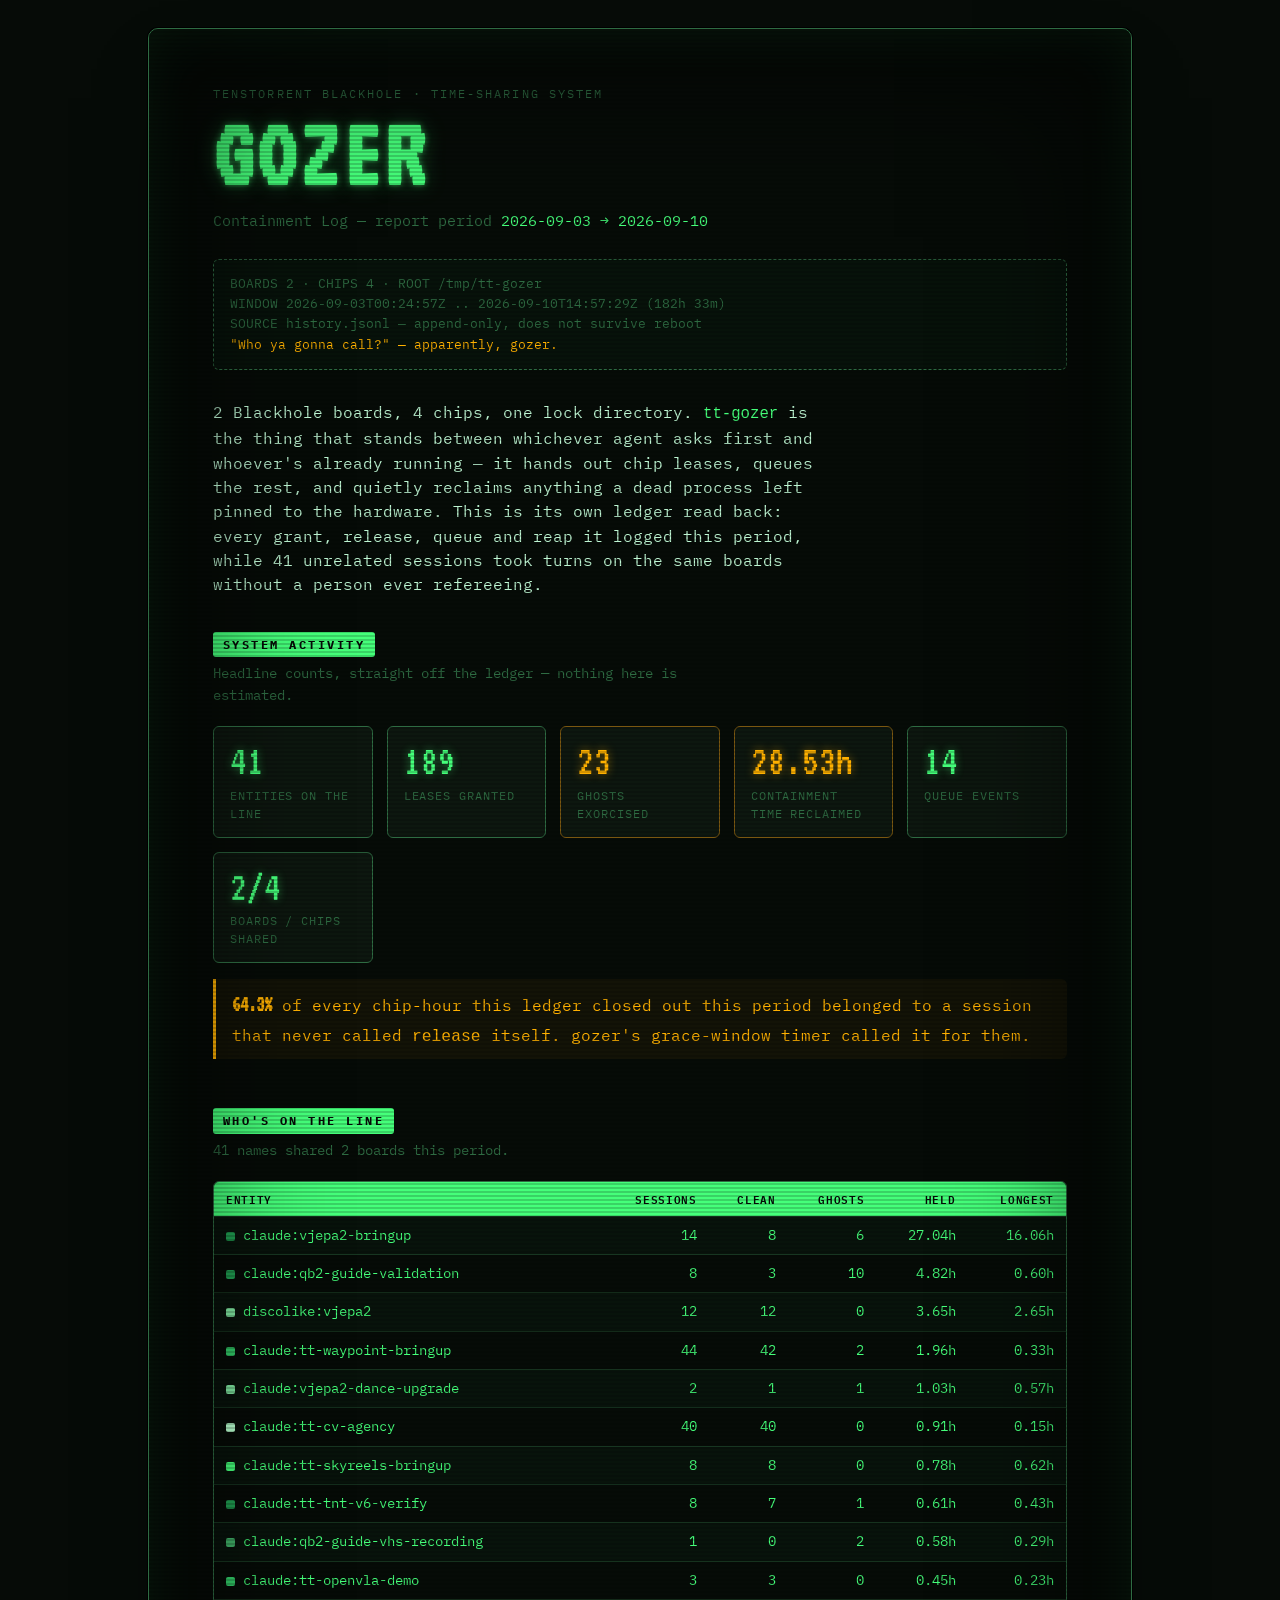
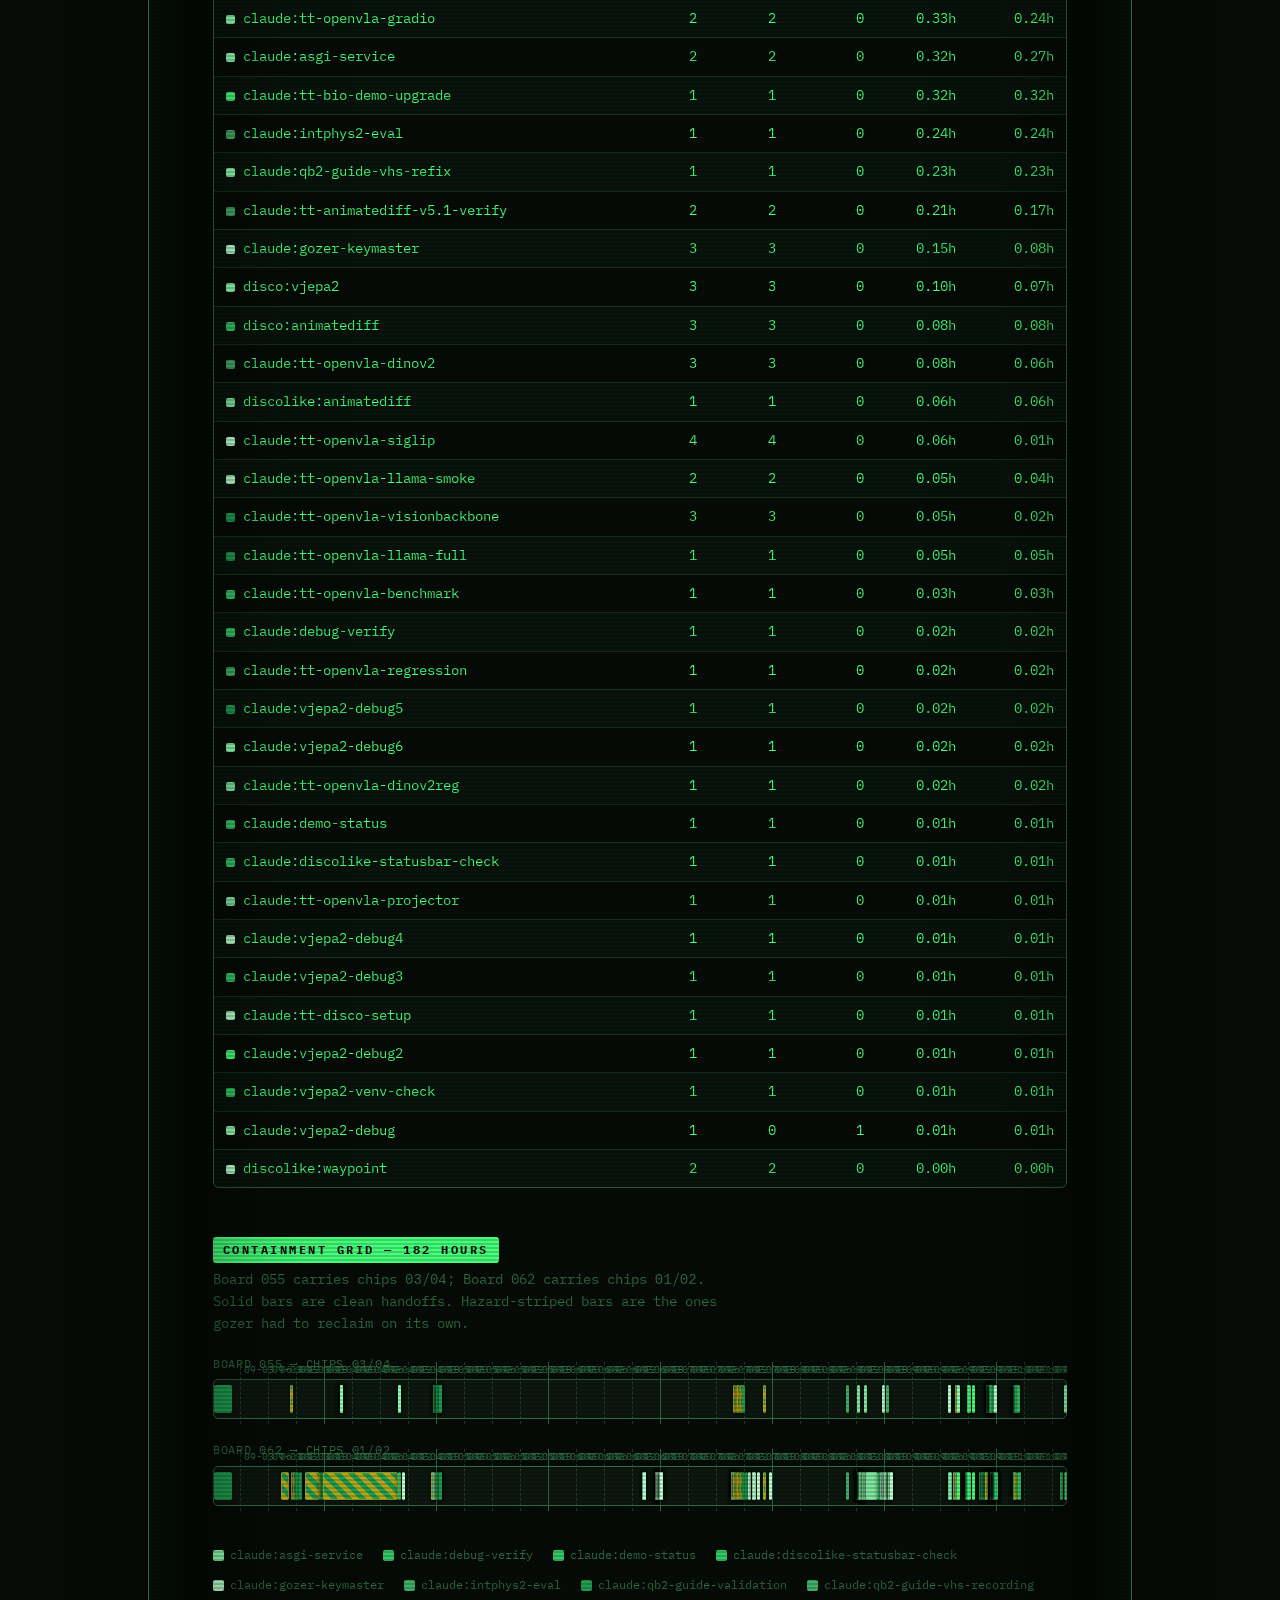
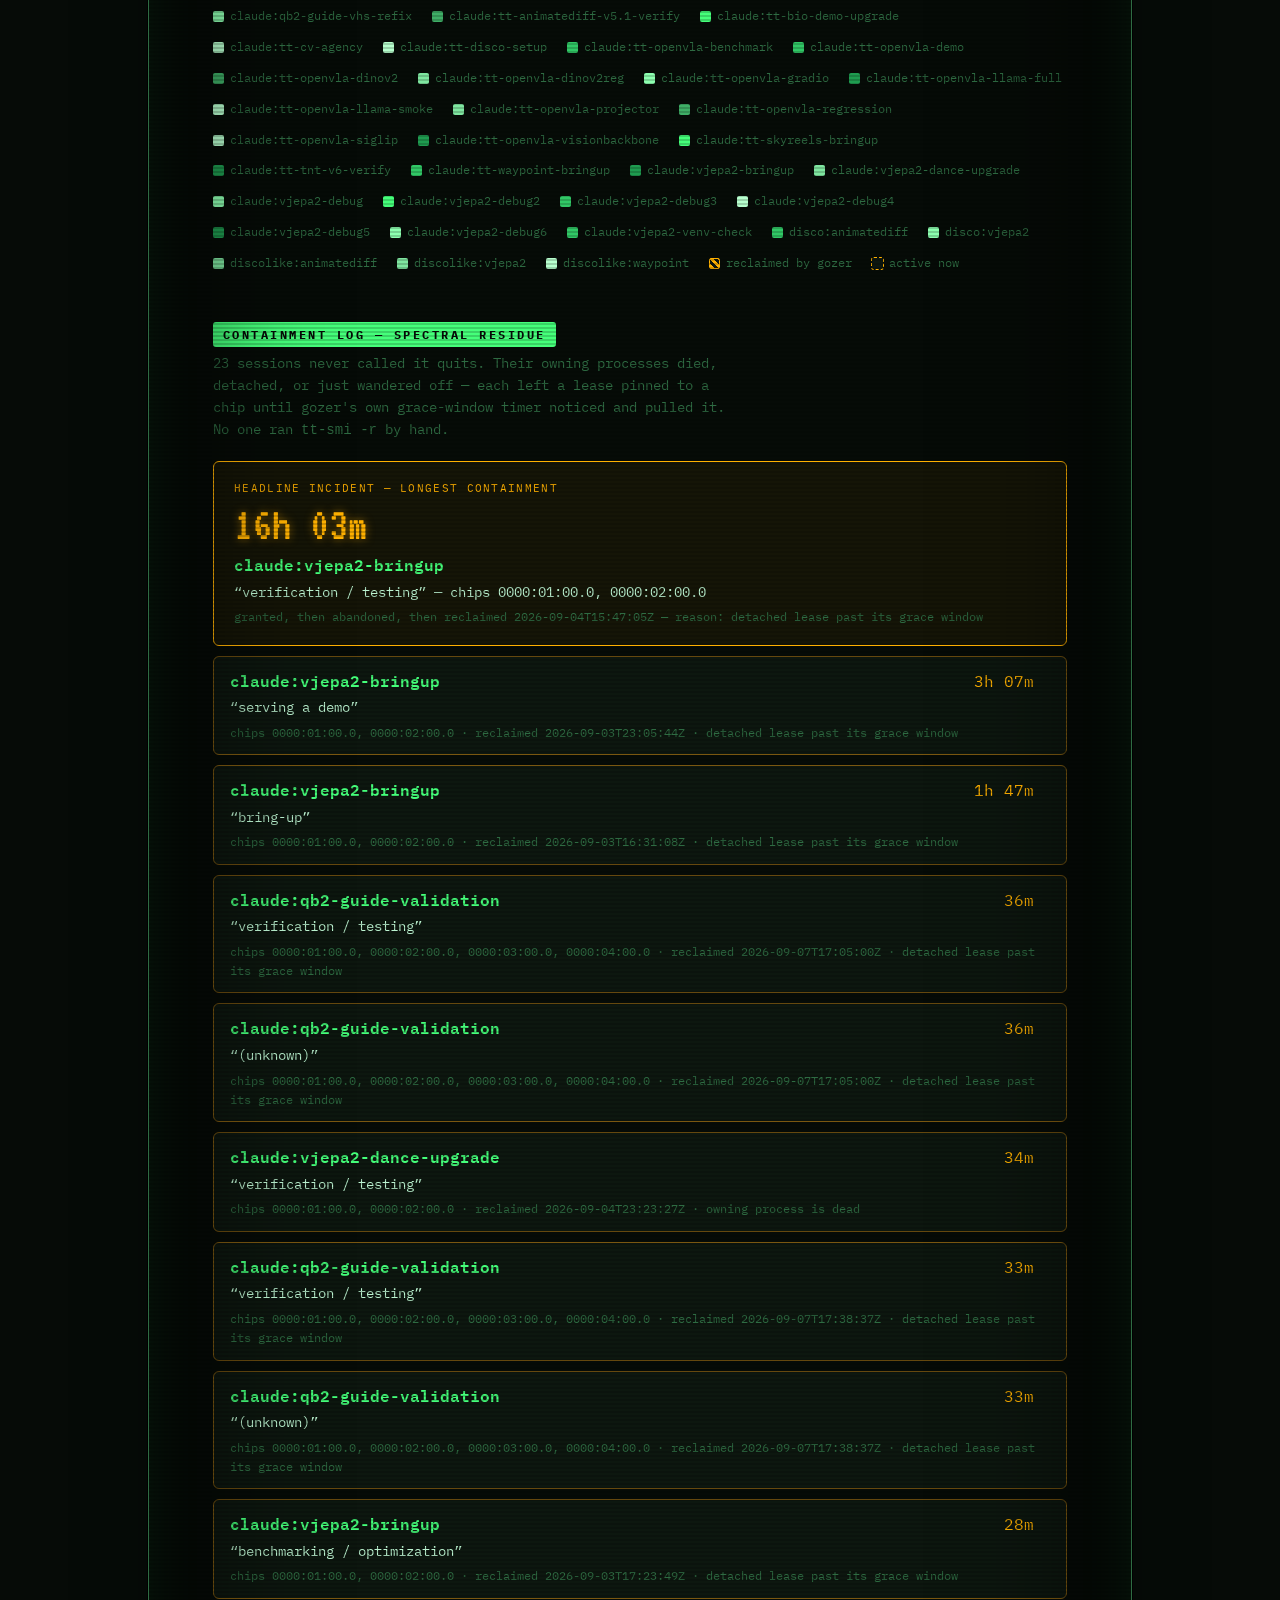
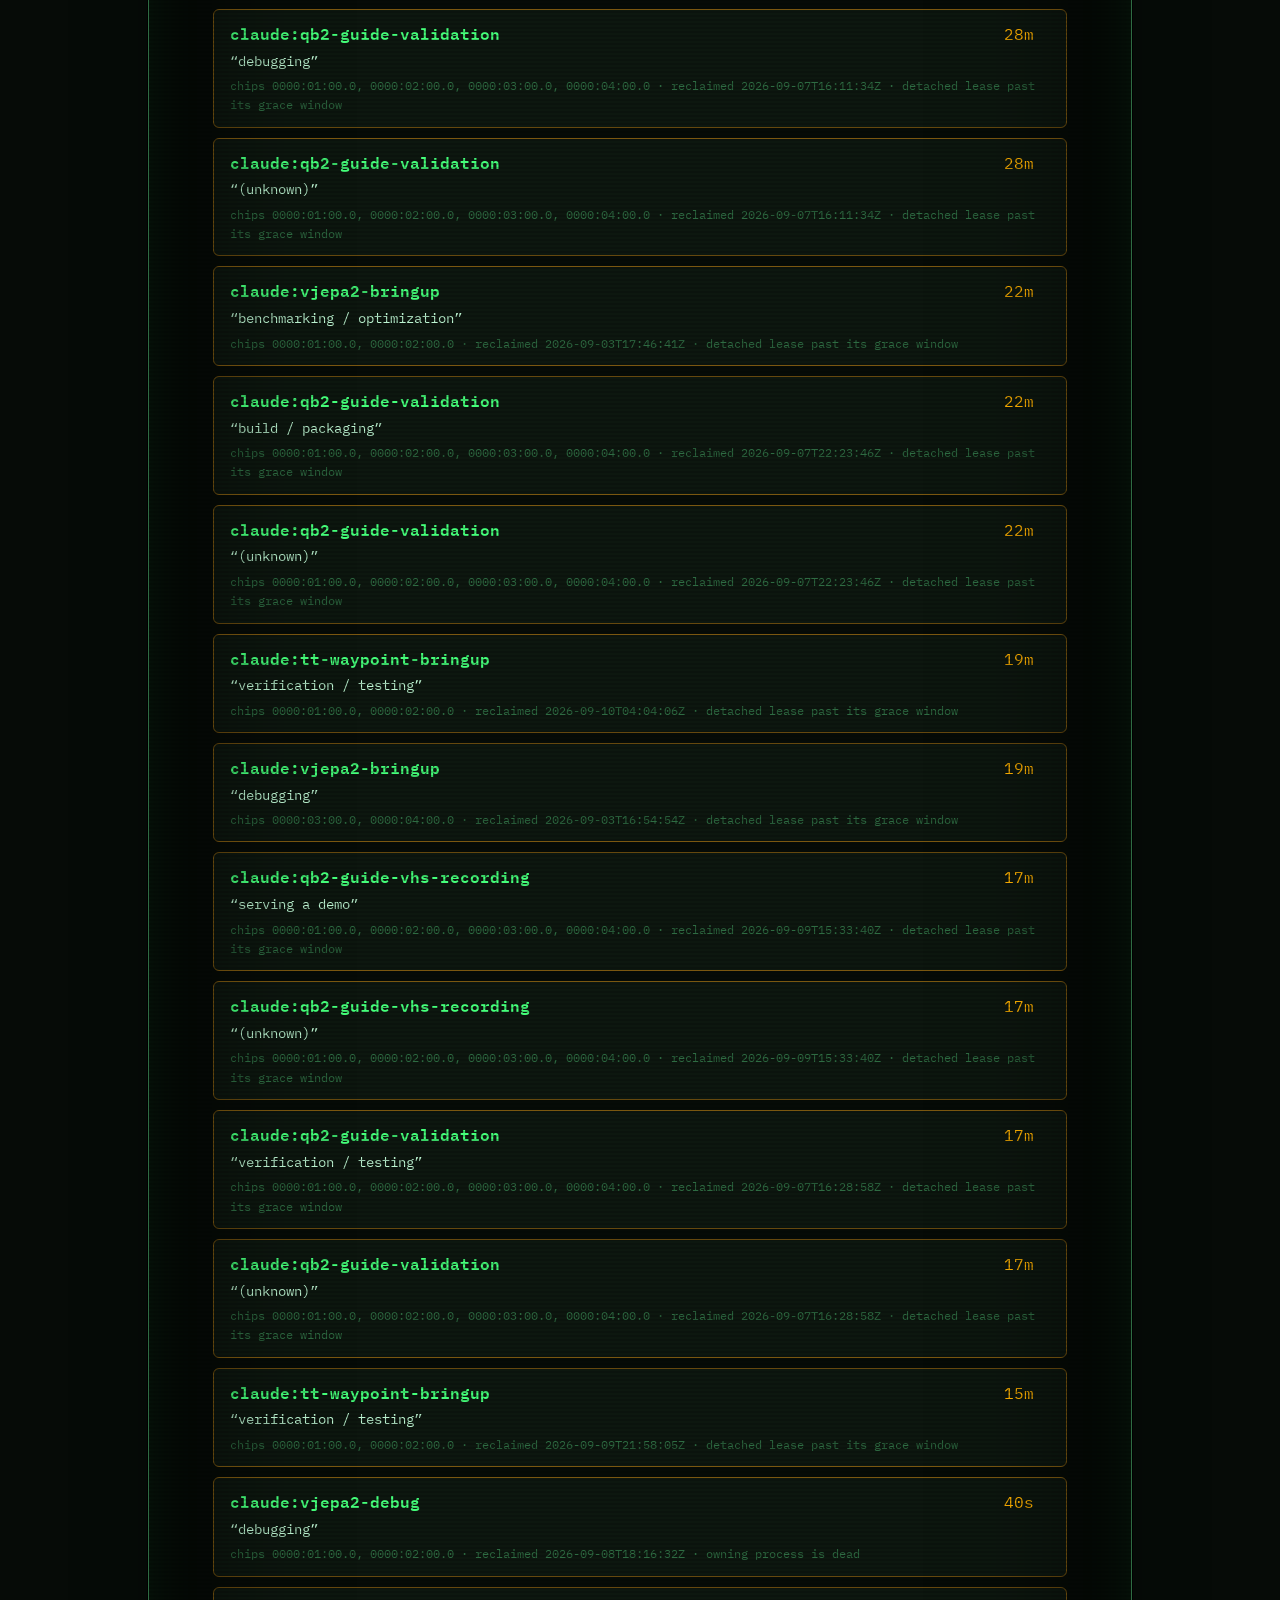
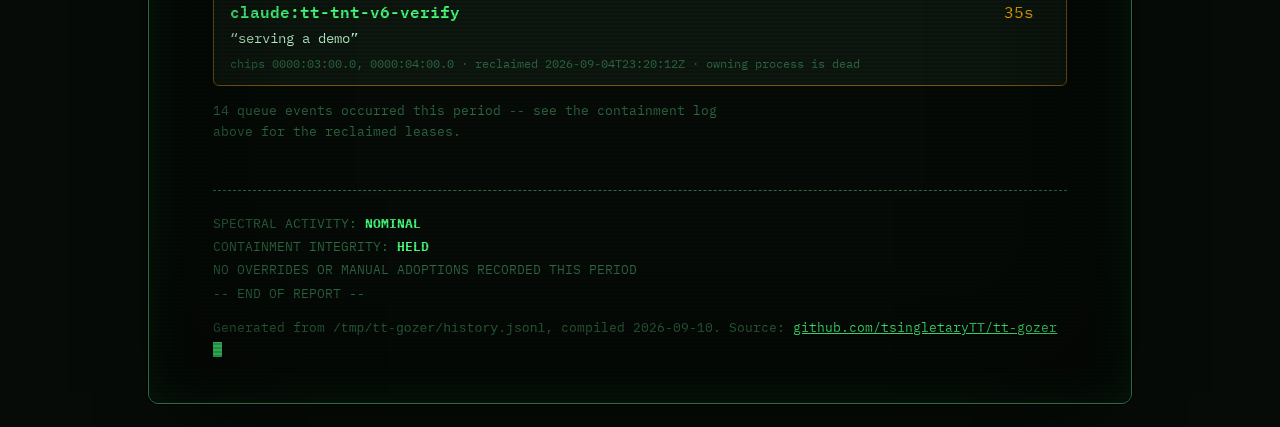
==== commit e756fe22: "updated report" ====
--- a/docs/index.html
+++ b/docs/index.html
@@ -4,16 +4,16 @@
 <meta charset="UTF-8">
 <meta name="viewport" content="width=device-width, initial-scale=1">
 <title>Gozer Containment Log</title>
-<meta name="description" content="A 159-hour ledger of tt-gozer arbitrating 2 shared Blackhole boards for 27 agent sessions — who held what, who forgot to hang up, and what gozer reclaimed without anyone asking it to.">
+<meta name="description" content="A 182-hour ledger of tt-gozer arbitrating 2 shared Blackhole boards for 41 agent sessions — who held what, who forgot to hang up, and what gozer reclaimed without anyone asking it to.">
 
 <meta property="og:type" content="website">
 <meta property="og:site_name" content="tt-gozer">
 <meta property="og:title" content="Gozer Containment Log">
-<meta property="og:description" content="159 hours, 2 boards, 27 agent identities, 21 zombie leases reclaimed automatically. tt-gozer's own history.jsonl, read back as a mainframe accounting report.">
+<meta property="og:description" content="182 hours, 2 boards, 41 agent identities, 23 zombie leases reclaimed automatically. tt-gozer's own history.jsonl, read back as a mainframe accounting report.">
 <meta property="og:url" content="https://tsingletarytt.github.io/tt-gozer/">
 <meta name="twitter:card" content="summary">
 <meta name="twitter:title" content="Gozer Containment Log">
-<meta name="twitter:description" content="159 hours, 2 boards, 27 agent identities, 21 zombie leases reclaimed automatically. tt-gozer's own history.jsonl, read back as a mainframe accounting report.">
+<meta name="twitter:description" content="182 hours, 2 boards, 41 agent identities, 23 zombie leases reclaimed automatically. tt-gozer's own history.jsonl, read back as a mainframe accounting report.">
 
 <link rel="icon" href="data:image/svg+xml,%3Csvg xmlns='http://www.w3.org/2000/svg' viewBox='0 0 32 32'%3E%3Crect width='32' height='32' fill='%23060b07'/%3E%3Ctext x='16' y='23' font-family='monospace' font-size='19' fill='%2345ff7a' text-anchor='middle'%3E%3E_%3C/text%3E%3C/svg%3E">
 
@@ -258,34 +258,34 @@
 
       <p class="eyebrow">Tenstorrent Blackhole · Time-Sharing System</p>
       <h1 class="wordmark">GOZER</h1>
-      <p class="tagline">Containment Log — report period <em>2026-09-03 → 2026-09-09</em></p>
+      <p class="tagline">Containment Log — report period <em>2026-09-03 → 2026-09-10</em></p>
 
       <div class="boot" id="boot">
         <span class="boot-line" data-text="BOARDS 2 · CHIPS 4 · ROOT /tmp/tt-gozer"></span>
-        <span class="boot-line" data-text="WINDOW 2026-09-03T00:24:57Z .. 2026-09-09T15:54:54Z  (159h 30m)"></span>
+        <span class="boot-line" data-text="WINDOW 2026-09-03T00:24:57Z .. 2026-09-10T14:57:29Z  (182h 33m)"></span>
         <span class="boot-line" data-text="SOURCE history.jsonl — append-only, does not survive reboot"></span>
         <span class="boot-line quote" data-text='&quot;Who ya gonna call?&quot; — apparently, gozer.'></span>
       </div>
 
-      <p class="lede">2 Blackhole boards, 4 chips, one lock directory. <code>tt-gozer</code> is the thing that stands between whichever agent asks first and whoever's already running — it hands out chip leases, queues the rest, and quietly reclaims anything a dead process left pinned to the hardware. This is its own ledger read back: every grant, release, queue and reap it logged this period, while 27 unrelated sessions took turns on the same boards without a person ever refereeing.</p>
+      <p class="lede">2 Blackhole boards, 4 chips, one lock directory. <code>tt-gozer</code> is the thing that stands between whichever agent asks first and whoever's already running — it hands out chip leases, queues the rest, and quietly reclaims anything a dead process left pinned to the hardware. This is its own ledger read back: every grant, release, queue and reap it logged this period, while 41 unrelated sessions took turns on the same boards without a person ever refereeing.</p>
 
       <section id="hero">
         <h2 class="section">System Activity</h2>
         <p class="section-note">Headline counts, straight off the ledger — nothing here is estimated.</p>
         <div class="hero-grid">
-          <div class="stat"><div class="n">27</div><div class="l">Entities on the line</div></div>
-          <div class="stat"><div class="n">113</div><div class="l">Leases granted</div></div>
-          <div class="stat hazard"><div class="n">21</div><div class="l">Ghosts exorcised</div></div>
-          <div class="stat hazard"><div class="n">27.93h</div><div class="l">Containment time reclaimed</div></div>
-          <div class="stat"><div class="n">3</div><div class="l">Queue events</div></div>
+          <div class="stat"><div class="n">41</div><div class="l">Entities on the line</div></div>
+          <div class="stat"><div class="n">189</div><div class="l">Leases granted</div></div>
+          <div class="stat hazard"><div class="n">23</div><div class="l">Ghosts exorcised</div></div>
+          <div class="stat hazard"><div class="n">28.53h</div><div class="l">Containment time reclaimed</div></div>
+          <div class="stat"><div class="n">14</div><div class="l">Queue events</div></div>
           <div class="stat"><div class="n">2/4</div><div class="l">Boards / chips shared</div></div>
         </div>
-        <p class="pull"><b>69.0%</b> of every chip-hour this ledger closed out this period belonged to a session that never called <code>release</code> itself. gozer's grace-window timer called it for them.</p>
+        <p class="pull"><b>64.3%</b> of every chip-hour this ledger closed out this period belonged to a session that never called <code>release</code> itself. gozer's grace-window timer called it for them.</p>
       </section>
 
       <section id="roster">
         <h2 class="section">Who's on the Line</h2>
-        <p class="section-note">27 names shared 2 boards this period.</p>
+        <p class="section-note">41 names shared 2 boards this period.</p>
         <div class="table-wrap">
           <table>
             <thead><tr>
@@ -298,7 +298,7 @@
       </section>
 
       <section id="timeline">
-        <h2 class="section">Containment Grid — 159 Hours</h2>
+        <h2 class="section">Containment Grid — 182 Hours</h2>
         <p class="section-note">Board 055 carries chips <code>03</code>/<code>04</code>; Board 062 carries chips <code>01</code>/<code>02</code>. Solid bars are clean handoffs. Hazard-striped bars are the ones gozer had to reclaim on its own.</p>
         <div class="tl-wrap">
           <div class="tl" id="timeline-root"></div>
@@ -308,9 +308,9 @@
 
       <section id="log">
         <h2 class="section">Containment Log — Spectral Residue</h2>
-        <p class="section-note">21 sessions never called it quits. Their owning processes died, detached, or just wandered off — each left a lease pinned to a chip until gozer's own grace-window timer noticed and pulled it. No one ran <code>tt-smi -r</code> by hand.</p>
+        <p class="section-note">23 sessions never called it quits. Their owning processes died, detached, or just wandered off — each left a lease pinned to a chip until gozer's own grace-window timer noticed and pulled it. No one ran <code>tt-smi -r</code> by hand.</p>
         <div id="incidents"></div>
-        <p class="incident-note">3 queue events occurred this period -- see the containment log above for the reclaimed leases.</p>
+        <p class="incident-note">14 queue events occurred this period -- see the containment log above for the reclaimed leases.</p>
       </section>
 
       <footer>
@@ -321,7 +321,7 @@
           <p>-- END OF REPORT --</p>
         </div>
         <p style="margin-top:14px;">Generated from <code>/tmp/tt-gozer/history.jsonl</code>, compiled
-          2026-09-09. Source: <a href="https://github.com/tsingletaryTT/tt-gozer">github.com/tsingletaryTT/tt-gozer</a>
+          2026-09-10. Source: <a href="https://github.com/tsingletaryTT/tt-gozer">github.com/tsingletaryTT/tt-gozer</a>
           <span class="cursor"></span></p>
       </footer>
 
@@ -330,7 +330,7 @@
 </div>
 
 <script type="application/json" id="gozer-events">
-[{"chips": ["0000:01:00.0", "0000:02:00.0", "0000:03:00.0", "0000:04:00.0"], "detached": true, "dev_indices": [0, 1, 2, 3], "event": "granted", "expanded": false, "lease_id": "5c4049", "pid": 160067, "reason": "bring-up", "requested": 4, "ts": "2026-09-03T00:24:57Z", "units": ["0000046131924062", "0000046131924055"], "who": "claude:vjepa2-bringup"}, {"chips": ["0000:01:00.0", "0000:02:00.0", "0000:03:00.0", "0000:04:00.0"], "duration_s": 13818.0, "event": "released", "lease_id": "5c4049", "reset_ok": true, "reset_ran": true, "ts": "2026-09-03T04:15:15Z", "who": "claude:vjepa2-bringup"}, {"chips": ["0000:01:00.0", "0000:02:00.0"], "detached": false, "dev_indices": [0, 1], "event": "granted", "expanded": true, "lease_id": "239afe", "pid": 303821, "reason": "bring-up", "requested": 1, "ts": "2026-09-03T14:42:33Z", "units": ["0000046131924062"], "who": "claude:vjepa2-bringup"}, {"chips": ["0000:01:00.0", "0000:02:00.0"], "duration_s": 42.0, "event": "released", "lease_id": "239afe", "reset_ok": true, "reset_ran": true, "ts": "2026-09-03T14:43:15Z", "who": "claude:vjepa2-bringup"}, {"chips": ["0000:01:00.0", "0000:02:00.0"], "detached": true, "dev_indices": [0, 1], "event": "granted", "expanded": true, "lease_id": "ac1d13", "pid": 303958, "reason": "bring-up", "requested": 1, "ts": "2026-09-03T14:43:15Z", "units": ["0000046131924062"], "who": "claude:vjepa2-bringup"}, {"chips": ["0000:01:00.0", "0000:02:00.0"], "duration_s": 6473.0, "event": "reaped", "lease_id": "ac1d13", "ts": "2026-09-03T16:31:08Z", "who": "claude:vjepa2-bringup", "why": "detached lease past its grace window"}, {"chips": ["0000:03:00.0", "0000:04:00.0"], "detached": true, "dev_indices": [2, 3], "event": "granted", "expanded": true, "lease_id": "29ffb7", "pid": 350753, "reason": "debugging", "requested": 1, "ts": "2026-09-03T16:35:54Z", "units": ["0000046131924055"], "who": "claude:vjepa2-bringup"}, {"chips": ["0000:03:00.0", "0000:04:00.0"], "duration_s": 1140.0, "event": "reaped", "lease_id": "29ffb7", "ts": "2026-09-03T16:54:54Z", "who": "claude:vjepa2-bringup", "why": "detached lease past its grace window"}, {"chips": ["0000:01:00.0", "0000:02:00.0"], "detached": true, "dev_indices": [0, 1], "event": "granted", "expanded": true, "lease_id": "af77ae", "pid": 357153, "reason": "benchmarking / optimization", "requested": 1, "ts": "2026-09-03T16:54:54Z", "units": ["0000046131924062"], "who": "claude:vjepa2-bringup"}, {"chips": ["0000:01:00.0", "0000:02:00.0"], "duration_s": 1735.0, "event": "reaped", "lease_id": "af77ae", "ts": "2026-09-03T17:23:49Z", "who": "claude:vjepa2-bringup", "why": "detached lease past its grace window"}, {"chips": ["0000:01:00.0", "0000:02:00.0"], "detached": true, "dev_indices": [0, 1], "event": "granted", "expanded": true, "lease_id": "886b1a", "pid": 380239, "reason": "benchmarking / optimization", "requested": 1, "ts": "2026-09-03T17:23:49Z", "units": ["0000046131924062"], "who": "claude:vjepa2-bringup"}, {"chips": ["0000:01:00.0", "0000:02:00.0"], "duration_s": 1372.0, "event": "reaped", "lease_id": "886b1a", "ts": "2026-09-03T17:46:41Z", "who": "claude:vjepa2-bringup", "why": "detached lease past its grace window"}, {"chips": ["0000:01:00.0", "0000:02:00.0"], "detached": true, "dev_indices": [0, 1], "event": "granted", "expanded": true, "lease_id": "6d8e62", "pid": 394540, "reason": "verification / testing", "requested": 1, "ts": "2026-09-03T17:46:41Z", "units": ["0000046131924062"], "who": "claude:vjepa2-bringup"}, {"chips": ["0000:01:00.0", "0000:02:00.0"], "duration_s": 381.0, "event": "released", "lease_id": "6d8e62", "reset_ok": true, "reset_ran": true, "ts": "2026-09-03T17:53:02Z", "who": "claude:vjepa2-bringup"}, {"chips": ["0000:01:00.0", "0000:02:00.0"], "detached": true, "dev_indices": [0, 1], "event": "granted", "expanded": true, "lease_id": "390e8c", "pid": 402684, "reason": "verification / testing", "requested": 1, "ts": "2026-09-03T17:56:44Z", "units": ["0000046131924062"], "who": "claude:vjepa2-bringup"}, {"chips": ["0000:01:00.0", "0000:02:00.0"], "duration_s": 718.0, "event": "released", "lease_id": "390e8c", "reset_ok": true, "reset_ran": true, "ts": "2026-09-03T18:08:42Z", "who": "claude:vjepa2-bringup"}, {"chips": ["0000:01:00.0", "0000:02:00.0"], "detached": true, "dev_indices": [0, 1], "event": "granted", "expanded": false, "lease_id": "c10782", "pid": 418741, "reason": "verification / testing", "requested": 2, "ts": "2026-09-03T18:32:59Z", "units": ["0000046131924062"], "who": "claude:vjepa2-bringup"}, {"chips": ["0000:01:00.0", "0000:02:00.0"], "duration_s": 125.0, "event": "released", "lease_id": "c10782", "reset_ok": true, "reset_ran": true, "ts": "2026-09-03T18:35:04Z", "who": "claude:vjepa2-bringup"}, {"chips": ["0000:01:00.0", "0000:02:00.0"], "detached": true, "dev_indices": [0, 1], "event": "granted", "expanded": false, "lease_id": "c7a20f", "pid": 443031, "reason": "serving a demo", "requested": 2, "ts": "2026-09-03T19:52:31Z", "units": ["0000046131924062"], "who": "claude:vjepa2-bringup"}, {"chips": ["0000:01:00.0", "0000:02:00.0"], "duration_s": 225.0, "event": "released", "lease_id": "c7a20f", "reset_ok": true, "reset_ran": true, "ts": "2026-09-03T19:56:16Z", "who": "claude:vjepa2-bringup"}, {"chips": ["0000:01:00.0", "0000:02:00.0"], "detached": true, "dev_indices": [0, 1], "event": "granted", "expanded": false, "lease_id": "d35fb2", "pid": 452729, "reason": "serving a demo", "requested": 2, "ts": "2026-09-03T19:58:16Z", "units": ["0000046131924062"], "who": "claude:vjepa2-bringup"}, {"chips": ["0000:01:00.0", "0000:02:00.0"], "duration_s": 11248.0, "event": "reaped", "lease_id": "d35fb2", "ts": "2026-09-03T23:05:44Z", "who": "claude:vjepa2-bringup", "why": "detached lease past its grace window"}, {"chips": ["0000:01:00.0", "0000:02:00.0"], "detached": true, "dev_indices": [0, 1], "event": "granted", "expanded": false, "lease_id": "366ba9", "pid": 613309, "reason": "general work", "requested": 2, "ts": "2026-09-03T23:05:50Z", "units": ["0000046131924062"], "who": "claude:vjepa2-bringup"}, {"chips": ["0000:01:00.0", "0000:02:00.0"], "duration_s": 1269.0, "event": "released", "lease_id": "366ba9", "reset_ok": true, "reset_ran": true, "ts": "2026-09-03T23:26:59Z", "who": "claude:vjepa2-bringup"}, {"chips": ["0000:01:00.0", "0000:02:00.0"], "detached": true, "dev_indices": [0, 1], "event": "granted", "expanded": false, "lease_id": "dbac61", "pid": 621769, "reason": "verification / testing", "requested": 2, "ts": "2026-09-03T23:27:00Z", "units": ["0000046131924062"], "who": "claude:vjepa2-bringup"}, {"chips": ["0000:01:00.0", "0000:02:00.0"], "duration_s": 1005.0, "event": "released", "lease_id": "dbac61", "reset_ok": true, "reset_ran": true, "ts": "2026-09-03T23:43:45Z", "who": "claude:vjepa2-bringup"}, {"chips": ["0000:01:00.0", "0000:02:00.0"], "detached": true, "dev_indices": [0, 1], "event": "granted", "expanded": false, "lease_id": "8ba052", "pid": 630549, "reason": "verification / testing", "requested": 2, "ts": "2026-09-03T23:43:45Z", "units": ["0000046131924062"], "who": "claude:vjepa2-bringup"}, {"chips": ["0000:03:00.0", "0000:04:00.0"], "detached": false, "dev_indices": [2, 3], "event": "granted", "expanded": true, "lease_id": "61c1cb", "pid": 706608, "reason": "verification / testing", "requested": 1, "ts": "2026-09-04T03:18:44Z", "units": ["0000046131924055"], "who": "claude:tt-disco-setup"}, {"chips": ["0000:03:00.0", "0000:04:00.0"], "duration_s": 41.0, "event": "released", "lease_id": "61c1cb", "reset_ok": true, "reset_ran": true, "ts": "2026-09-04T03:19:25Z", "who": "claude:tt-disco-setup"}, {"chips": ["0000:03:00.0", "0000:04:00.0"], "detached": false, "dev_indices": [2, 3], "event": "granted", "expanded": true, "lease_id": "af0642", "pid": 707224, "reason": "serving a demo", "requested": 1, "ts": "2026-09-04T03:22:47Z", "units": ["0000046131924055"], "who": "disco:animatediff"}, {"chips": ["0000:03:00.0", "0000:04:00.0"], "duration_s": 1.0, "event": "released", "lease_id": "af0642", "reset_ok": false, "reset_ran": true, "ts": "2026-09-04T03:22:48Z", "who": "disco:animatediff"}, {"chips": ["0000:03:00.0", "0000:04:00.0"], "detached": false, "dev_indices": [2, 3], "event": "granted", "expanded": true, "lease_id": "5da82c", "pid": 707315, "reason": "serving a demo", "requested": 1, "ts": "2026-09-04T03:23:09Z", "units": ["0000046131924055"], "who": "disco:vjepa2"}, {"chips": ["0000:03:00.0", "0000:04:00.0"], "duration_s": 62.0, "event": "released", "lease_id": "5da82c", "reset_ok": false, "reset_ran": true, "ts": "2026-09-04T03:24:11Z", "who": "disco:vjepa2"}, {"chips": ["0000:03:00.0", "0000:04:00.0"], "detached": false, "dev_indices": [2, 3], "event": "granted", "expanded": true, "lease_id": "774973", "pid": 707628, "reason": "serving a demo", "requested": 1, "ts": "2026-09-04T03:24:31Z", "units": ["0000046131924055"], "who": "disco:vjepa2"}, {"chips": ["0000:03:00.0", "0000:04:00.0"], "duration_s": 36.0, "event": "released", "lease_id": "774973", "reset_ok": false, "reset_ran": true, "ts": "2026-09-04T03:25:07Z", "who": "disco:vjepa2"}, {"chips": ["0000:03:00.0", "0000:04:00.0"], "detached": false, "dev_indices": [2, 3], "event": "granted", "expanded": true, "lease_id": "131b25", "pid": 734993, "reason": "serving a demo", "requested": 1, "ts": "2026-09-04T15:44:24Z", "units": ["0000046131924055"], "who": "disco:animatediff"}, {"chips": ["0000:03:00.0", "0000:04:00.0"], "duration_s": 1.0, "event": "released", "lease_id": "131b25", "reset_ok": false, "reset_ran": true, "ts": "2026-09-04T15:44:25Z", "who": "disco:animatediff"}, {"chips": ["0000:01:00.0", "0000:02:00.0"], "duration_s": 57800.0, "event": "reaped", "lease_id": "8ba052", "ts": "2026-09-04T15:47:05Z", "who": "claude:vjepa2-bringup", "why": "detached lease past its grace window"}, {"chips": ["0000:01:00.0", "0000:02:00.0"], "detached": false, "dev_indices": [0, 1], "event": "granted", "expanded": true, "lease_id": "89a672", "pid": 736077, "reason": "serving a demo", "requested": 1, "ts": "2026-09-04T15:48:54Z", "units": ["0000046131924062"], "who": "disco:animatediff"}, {"chips": ["0000:03:00.0", "0000:04:00.0"], "detached": false, "dev_indices": [2, 3], "event": "granted", "expanded": true, "lease_id": "06820b", "pid": 736817, "reason": "serving a demo", "requested": 1, "ts": "2026-09-04T15:49:40Z", "units": ["0000046131924055"], "who": "disco:vjepa2"}, {"chips": ["0000:01:00.0", "0000:02:00.0"], "duration_s": 294.0, "event": "released", "lease_id": "89a672", "reset_ok": false, "reset_ran": true, "ts": "2026-09-04T15:53:48Z", "who": "disco:animatediff"}, {"chips": ["0000:03:00.0", "0000:04:00.0"], "duration_s": 249.0, "event": "released", "lease_id": "06820b", "reset_ok": false, "reset_ran": true, "ts": "2026-09-04T15:53:49Z", "who": "disco:vjepa2"}, {"chips": ["0000:01:00.0", "0000:02:00.0"], "detached": false, "dev_indices": [0, 1], "event": "granted", "expanded": true, "lease_id": "5fbab9", "pid": 795554, "reason": "serving a demo", "requested": 1, "ts": "2026-09-04T16:36:44Z", "units": ["0000046131924062"], "who": "claude:gozer-keymaster"}, {"chips": ["0000:01:00.0", "0000:02:00.0"], "duration_s": 276.0, "event": "released", "lease_id": "5fbab9", "reset_ok": true, "reset_ran": true, "ts": "2026-09-04T16:41:20Z", "who": "claude:gozer-keymaster"}, {"chips": ["0000:01:00.0", "0000:02:00.0"], "detached": false, "dev_indices": [0, 1], "event": "granted", "expanded": true, "lease_id": "d68fc4", "pid": 869789, "reason": "verification / testing", "requested": 1, "ts": "2026-09-04T22:49:16Z", "units": ["0000046131924062"], "who": "claude:vjepa2-dance-upgrade"}, {"chips": ["0000:03:00.0", "0000:04:00.0"], "detached": false, "dev_indices": [2, 3], "event": "granted", "expanded": true, "lease_id": "6b1254", "pid": 903237, "reason": "serving a demo", "requested": 1, "ts": "2026-09-04T23:18:16Z", "units": ["0000046131924055"], "who": "claude:tt-tnt-v6-verify"}, {"chips": ["0000:03:00.0", "0000:04:00.0"], "duration_s": 41.0, "event": "released", "lease_id": "6b1254", "reset_ok": true, "reset_ran": true, "ts": "2026-09-04T23:18:57Z", "who": "claude:tt-tnt-v6-verify"}, {"chips": ["0000:03:00.0", "0000:04:00.0"], "detached": false, "dev_indices": [2, 3], "event": "granted", "expanded": true, "lease_id": "c6988e", "pid": 903682, "reason": "serving a demo", "requested": 1, "ts": "2026-09-04T23:19:37Z", "units": ["0000046131924055"], "who": "claude:tt-tnt-v6-verify"}, {"chips": ["0000:03:00.0", "0000:04:00.0"], "duration_s": 35.0, "event": "reaped", "lease_id": "c6988e", "ts": "2026-09-04T23:20:12Z", "who": "claude:tt-tnt-v6-verify", "why": "owning process is dead"}, {"event": "queued", "max_chips": 1, "min_chips": 1, "ticket": "1b01", "ts": "2026-09-04T23:20:12Z", "who": "claude:tt-tnt-v6-verify"}, {"chips": ["0000:03:00.0", "0000:04:00.0"], "detached": true, "dev_indices": [2, 3], "event": "granted", "expanded": true, "lease_id": "46f7ce", "pid": 904235, "reason": "serving a demo", "requested": 1, "ts": "2026-09-04T23:20:44Z", "units": ["0000046131924055"], "who": "claude:tt-tnt-v6-verify"}, {"chips": ["0000:01:00.0", "0000:02:00.0"], "duration_s": 2051.0, "event": "reaped", "lease_id": "d68fc4", "ts": "2026-09-04T23:23:27Z", "who": "claude:vjepa2-dance-upgrade", "why": "owning process is dead"}, {"chips": ["0000:01:00.0", "0000:02:00.0"], "detached": false, "dev_indices": [0, 1], "event": "granted", "expanded": true, "lease_id": "147bdd", "pid": 905660, "reason": "verification / testing", "requested": 1, "ts": "2026-09-04T23:23:57Z", "units": ["0000046131924062"], "who": "claude:vjepa2-dance-upgrade"}, {"chips": ["0000:03:00.0", "0000:04:00.0"], "duration_s": 1541.0, "event": "released", "lease_id": "46f7ce", "reset_ok": true, "reset_ran": true, "ts": "2026-09-04T23:46:25Z", "who": "claude:tt-tnt-v6-verify"}, {"chips": ["0000:01:00.0", "0000:02:00.0"], "duration_s": 1645.0, "event": "released", "lease_id": "147bdd", "reset_ok": true, "reset_ran": true, "ts": "2026-09-04T23:51:22Z", "who": "claude:vjepa2-dance-upgrade"}, {"chips": ["0000:01:00.0", "0000:02:00.0", "0000:03:00.0", "0000:04:00.0"], "detached": false, "dev_indices": [0, 1, 2, 3], "event": "granted", "expanded": false, "lease_id": "49cff1", "pid": 928077, "reason": "serving a demo", "requested": 4, "ts": "2026-09-04T23:53:33Z", "units": ["0000046131924062", "0000046131924055"], "who": "claude:tt-tnt-v6-verify"}, {"chips": ["0000:01:00.0", "0000:02:00.0", "0000:03:00.0", "0000:04:00.0"], "duration_s": 72.0, "event": "released", "lease_id": "49cff1", "reset_ok": true, "reset_ran": true, "ts": "2026-09-04T23:54:45Z", "who": "claude:tt-tnt-v6-verify"}, {"chips": ["0000:01:00.0", "0000:02:00.0", "0000:03:00.0", "0000:04:00.0"], "detached": true, "dev_indices": [0, 1, 2, 3], "event": "granted", "expanded": false, "lease_id": "b37ff7", "pid": 930616, "reason": "serving a demo", "requested": 4, "ts": "2026-09-04T23:55:49Z", "units": ["0000046131924062", "0000046131924055"], "who": "claude:tt-tnt-v6-verify"}, {"chips": ["0000:01:00.0", "0000:02:00.0", "0000:03:00.0", "0000:04:00.0"], "duration_s": 141.0, "event": "released", "lease_id": "b37ff7", "reset_ok": true, "reset_ran": true, "ts": "2026-09-04T23:58:10Z", "who": "claude:tt-tnt-v6-verify"}, {"chips": ["0000:01:00.0", "0000:02:00.0", "0000:03:00.0", "0000:04:00.0"], "detached": true, "dev_indices": [0, 1, 2, 3], "event": "granted", "expanded": false, "lease_id": "1174e9", "pid": 940403, "reason": "serving a demo", "requested": 4, "ts": "2026-09-05T00:03:58Z", "units": ["0000046131924062", "0000046131924055"], "who": "claude:tt-tnt-v6-verify"}, {"chips": ["0000:01:00.0", "0000:02:00.0", "0000:03:00.0", "0000:04:00.0"], "duration_s": 166.0, "event": "released", "lease_id": "1174e9", "reset_ok": true, "reset_ran": true, "ts": "2026-09-05T00:06:44Z", "who": "claude:tt-tnt-v6-verify"}, {"chips": ["0000:01:00.0", "0000:02:00.0", "0000:03:00.0", "0000:04:00.0"], "detached": true, "dev_indices": [0, 1, 2, 3], "event": "granted", "expanded": false, "lease_id": "babfde", "pid": 962338, "reason": "benchmarking / optimization", "requested": 4, "ts": "2026-09-05T00:35:52Z", "units": ["0000046131924062", "0000046131924055"], "who": "claude:tt-tnt-v6-verify"}, {"chips": ["0000:01:00.0", "0000:02:00.0", "0000:03:00.0", "0000:04:00.0"], "duration_s": 98.0, "event": "released", "lease_id": "babfde", "reset_ok": true, "reset_ran": true, "ts": "2026-09-05T00:37:30Z", "who": "claude:tt-tnt-v6-verify"}, {"event": "queued", "max_chips": 4, "min_chips": 4, "ticket": "73af", "ts": "2026-09-05T00:37:35Z", "who": "claude:tt-tnt-v6-verify"}, {"chips": ["0000:01:00.0", "0000:02:00.0", "0000:03:00.0", "0000:04:00.0"], "detached": true, "dev_indices": [0, 1, 2, 3], "event": "granted", "expanded": false, "lease_id": "057c29", "pid": 963542, "reason": "benchmarking / optimization", "requested": 4, "ts": "2026-09-05T00:37:47Z", "units": ["0000046131924062", "0000046131924055"], "who": "claude:tt-tnt-v6-verify"}, {"chips": ["0000:01:00.0", "0000:02:00.0", "0000:03:00.0", "0000:04:00.0"], "duration_s": 112.0, "event": "released", "lease_id": "057c29", "reset_ok": true, "reset_ran": true, "ts": "2026-09-05T00:39:39Z", "who": "claude:tt-tnt-v6-verify"}, {"chips": ["0000:01:00.0", "0000:02:00.0"], "detached": false, "dev_indices": [0, 1], "event": "granted", "expanded": true, "lease_id": "6354f0", "pid": 1299516, "reason": "exploration", "requested": 1, "ts": "2026-09-06T20:12:31Z", "units": ["0000046131924062"], "who": "claude:tt-cv-agency"}, {"chips": ["0000:01:00.0", "0000:02:00.0"], "duration_s": 45.0, "event": "released", "lease_id": "6354f0", "reset_ok": true, "reset_ran": true, "ts": "2026-09-06T20:13:16Z", "who": "claude:tt-cv-agency"}, {"chips": ["0000:01:00.0", "0000:02:00.0"], "detached": false, "dev_indices": [0, 1], "event": "granted", "expanded": true, "lease_id": "47ce93", "pid": 1300101, "reason": "verification / testing", "requested": 1, "ts": "2026-09-06T20:13:24Z", "units": ["0000046131924062"], "who": "claude:tt-cv-agency"}, {"chips": ["0000:01:00.0", "0000:02:00.0"], "duration_s": 43.0, "event": "released", "lease_id": "47ce93", "reset_ok": true, "reset_ran": true, "ts": "2026-09-06T20:14:07Z", "who": "claude:tt-cv-agency"}, {"chips": ["0000:01:00.0", "0000:02:00.0"], "detached": false, "dev_indices": [0, 1], "event": "granted", "expanded": true, "lease_id": "c815f6", "pid": 1300598, "reason": "verification / testing", "requested": 1, "ts": "2026-09-06T20:14:17Z", "units": ["0000046131924062"], "who": "claude:tt-cv-agency"}, {"chips": ["0000:01:00.0", "0000:02:00.0"], "duration_s": 45.0, "event": "released", "lease_id": "c815f6", "reset_ok": true, "reset_ran": true, "ts": "2026-09-06T20:15:02Z", "who": "claude:tt-cv-agency"}, {"chips": ["0000:01:00.0", "0000:02:00.0"], "detached": false, "dev_indices": [0, 1], "event": "granted", "expanded": true, "lease_id": "60f726", "pid": 1387010, "reason": "verification / testing", "requested": 1, "ts": "2026-09-06T22:50:51Z", "units": ["0000046131924062"], "who": "claude:tt-cv-agency"}, {"chips": ["0000:01:00.0", "0000:02:00.0"], "duration_s": 43.0, "event": "released", "lease_id": "60f726", "reset_ok": true, "reset_ran": true, "ts": "2026-09-06T22:51:34Z", "who": "claude:tt-cv-agency"}, {"chips": ["0000:01:00.0", "0000:02:00.0"], "detached": false, "dev_indices": [0, 1], "event": "granted", "expanded": true, "lease_id": "749146", "pid": 1387495, "reason": "verification / testing", "requested": 1, "ts": "2026-09-06T22:51:43Z", "units": ["0000046131924062"], "who": "claude:tt-cv-agency"}, {"chips": ["0000:01:00.0", "0000:02:00.0"], "duration_s": 46.0, "event": "released", "lease_id": "749146", "reset_ok": true, "reset_ran": true, "ts": "2026-09-06T22:52:29Z", "who": "claude:tt-cv-agency"}, {"chips": ["0000:01:00.0", "0000:02:00.0"], "detached": false, "dev_indices": [0, 1], "event": "granted", "expanded": true, "lease_id": "d5dc8e", "pid": 1388078, "reason": "debugging", "requested": 1, "ts": "2026-09-06T22:52:41Z", "units": ["0000046131924062"], "who": "claude:tt-cv-agency"}, {"chips": ["0000:01:00.0", "0000:02:00.0"], "duration_s": 45.0, "event": "released", "lease_id": "d5dc8e", "reset_ok": true, "reset_ran": true, "ts": "2026-09-06T22:53:26Z", "who": "claude:tt-cv-agency"}, {"chips": ["0000:01:00.0", "0000:02:00.0"], "detached": false, "dev_indices": [0, 1], "event": "granted", "expanded": true, "lease_id": "1f647e", "pid": 1390664, "reason": "verification / testing", "requested": 1, "ts": "2026-09-06T22:57:23Z", "units": ["0000046131924062"], "who": "claude:tt-cv-agency"}, {"chips": ["0000:01:00.0", "0000:02:00.0"], "duration_s": 45.0, "event": "released", "lease_id": "1f647e", "reset_ok": true, "reset_ran": true, "ts": "2026-09-06T22:58:08Z", "who": "claude:tt-cv-agency"}, {"chips": ["0000:01:00.0", "0000:02:00.0"], "detached": false, "dev_indices": [0, 1], "event": "granted", "expanded": true, "lease_id": "870d1f", "pid": 1391213, "reason": "verification / testing", "requested": 1, "ts": "2026-09-06T22:58:21Z", "units": ["0000046131924062"], "who": "claude:tt-cv-agency"}, {"chips": ["0000:01:00.0", "0000:02:00.0"], "duration_s": 46.0, "event": "released", "lease_id": "870d1f", "reset_ok": true, "reset_ran": true, "ts": "2026-09-06T22:59:07Z", "who": "claude:tt-cv-agency"}, {"chips": ["0000:01:00.0", "0000:02:00.0"], "detached": false, "dev_indices": [0, 1], "event": "granted", "expanded": true, "lease_id": "34ee37", "pid": 1394980, "reason": "verification / testing", "requested": 1, "ts": "2026-09-06T23:05:07Z", "units": ["0000046131924062"], "who": "claude:tt-cv-agency"}, {"chips": ["0000:01:00.0", "0000:02:00.0"], "duration_s": 46.0, "event": "released", "lease_id": "34ee37", "reset_ok": true, "reset_ran": true, "ts": "2026-09-06T23:05:53Z", "who": "claude:tt-cv-agency"}, {"chips": ["0000:01:00.0", "0000:02:00.0"], "detached": false, "dev_indices": [0, 1], "event": "granted", "expanded": true, "lease_id": "39ba2f", "pid": 1398939, "reason": "verification / testing", "requested": 1, "ts": "2026-09-06T23:12:20Z", "units": ["0000046131924062"], "who": "claude:tt-cv-agency"}, {"chips": ["0000:01:00.0", "0000:02:00.0"], "duration_s": 55.0, "event": "released", "lease_id": "39ba2f", "reset_ok": true, "reset_ran": true, "ts": "2026-09-06T23:13:15Z", "who": "claude:tt-cv-agency"}, {"chips": ["0000:01:00.0", "0000:02:00.0"], "detached": false, "dev_indices": [0, 1], "event": "granted", "expanded": true, "lease_id": "eb8dad", "pid": 1399512, "reason": "verification / testing", "requested": 1, "ts": "2026-09-06T23:13:19Z", "units": ["0000046131924062"], "who": "claude:tt-cv-agency"}, {"chips": ["0000:01:00.0", "0000:02:00.0"], "duration_s": 55.0, "event": "released", "lease_id": "eb8dad", "reset_ok": true, "reset_ran": true, "ts": "2026-09-06T23:14:14Z", "who": "claude:tt-cv-agency"}, {"chips": ["0000:01:00.0", "0000:02:00.0"], "detached": false, "dev_indices": [0, 1], "event": "granted", "expanded": true, "lease_id": "a55b31", "pid": 1400089, "reason": "verification / testing", "requested": 1, "ts": "2026-09-06T23:14:18Z", "units": ["0000046131924062"], "who": "claude:tt-cv-agency"}, {"chips": ["0000:01:00.0", "0000:02:00.0"], "duration_s": 55.0, "event": "released", "lease_id": "a55b31", "reset_ok": true, "reset_ran": true, "ts": "2026-09-06T23:15:13Z", "who": "claude:tt-cv-agency"}, {"chips": ["0000:01:00.0", "0000:02:00.0"], "detached": false, "dev_indices": [0, 1], "event": "granted", "expanded": true, "lease_id": "f54a62", "pid": 1413184, "reason": "verification / testing", "requested": 1, "ts": "2026-09-06T23:39:09Z", "units": ["0000046131924062"], "who": "claude:tt-cv-agency"}, {"chips": ["0000:01:00.0", "0000:02:00.0"], "duration_s": 47.0, "event": "released", "lease_id": "f54a62", "reset_ok": true, "reset_ran": true, "ts": "2026-09-06T23:39:56Z", "who": "claude:tt-cv-agency"}, {"chips": ["0000:01:00.0", "0000:02:00.0"], "detached": false, "dev_indices": [0, 1], "event": "granted", "expanded": true, "lease_id": "78391e", "pid": 1413697, "reason": "verification / testing", "requested": 1, "ts": "2026-09-06T23:40:02Z", "units": ["0000046131924062"], "who": "claude:tt-cv-agency"}, {"chips": ["0000:01:00.0", "0000:02:00.0"], "duration_s": 55.0, "event": "released", "lease_id": "78391e", "reset_ok": true, "reset_ran": true, "ts": "2026-09-06T23:40:57Z", "who": "claude:tt-cv-agency"}, {"chips": ["0000:01:00.0", "0000:02:00.0"], "detached": false, "dev_indices": [0, 1], "event": "granted", "expanded": true, "lease_id": "904101", "pid": 1414281, "reason": "verification / testing", "requested": 1, "ts": "2026-09-06T23:41:02Z", "units": ["0000046131924062"], "who": "claude:tt-cv-agency"}, {"chips": ["0000:01:00.0", "0000:02:00.0"], "duration_s": 55.0, "event": "released", "lease_id": "904101", "reset_ok": true, "reset_ran": true, "ts": "2026-09-06T23:41:57Z", "who": "claude:tt-cv-agency"}, {"chips": ["0000:01:00.0", "0000:02:00.0"], "detached": false, "dev_indices": [0, 1], "event": "granted", "expanded": true, "lease_id": "3b55df", "pid": 1414930, "reason": "verification / testing", "requested": 1, "ts": "2026-09-06T23:42:02Z", "units": ["0000046131924062"], "who": "claude:tt-cv-agency"}, {"chips": ["0000:01:00.0", "0000:02:00.0"], "duration_s": 55.0, "event": "released", "lease_id": "3b55df", "reset_ok": true, "reset_ran": true, "ts": "2026-09-06T23:42:57Z", "who": "claude:tt-cv-agency"}, {"chips": ["0000:01:00.0", "0000:02:00.0"], "detached": false, "dev_indices": [0, 1], "event": "granted", "expanded": true, "lease_id": "803c57", "pid": 1420484, "reason": "verification / testing", "requested": 1, "ts": "2026-09-06T23:52:24Z", "units": ["0000046131924062"], "who": "claude:tt-cv-agency"}, {"chips": ["0000:01:00.0", "0000:02:00.0"], "duration_s": 42.0, "event": "released", "lease_id": "803c57", "reset_ok": true, "reset_ran": true, "ts": "2026-09-06T23:53:06Z", "who": "claude:tt-cv-agency"}, {"chips": ["0000:01:00.0", "0000:02:00.0"], "detached": false, "dev_indices": [0, 1], "event": "granted", "expanded": true, "lease_id": "7eff1a", "pid": 1420925, "reason": "verification / testing", "requested": 1, "ts": "2026-09-06T23:53:13Z", "units": ["0000046131924062"], "who": "claude:tt-cv-agency"}, {"chips": ["0000:01:00.0", "0000:02:00.0"], "duration_s": 46.0, "event": "released", "lease_id": "7eff1a", "reset_ok": true, "reset_ran": true, "ts": "2026-09-06T23:53:59Z", "who": "claude:tt-cv-agency"}, {"chips": ["0000:01:00.0", "0000:02:00.0"], "detached": false, "dev_indices": [0, 1], "event": "granted", "expanded": true, "lease_id": "e2f933", "pid": 1566159, "reason": "verification / testing", "requested": 1, "ts": "2026-09-07T15:07:23Z", "units": ["0000046131924062"], "who": "claude:tt-cv-agency"}, {"chips": ["0000:01:00.0", "0000:02:00.0"], "duration_s": 55.0, "event": "released", "lease_id": "e2f933", "reset_ok": true, "reset_ran": true, "ts": "2026-09-07T15:08:18Z", "who": "claude:tt-cv-agency"}, {"chips": ["0000:01:00.0", "0000:02:00.0"], "detached": false, "dev_indices": [0, 1], "event": "granted", "expanded": true, "lease_id": "ee3f92", "pid": 1567297, "reason": "verification / testing", "requested": 1, "ts": "2026-09-07T15:08:23Z", "units": ["0000046131924062"], "who": "claude:tt-cv-agency"}, {"chips": ["0000:01:00.0", "0000:02:00.0"], "duration_s": 55.0, "event": "released", "lease_id": "ee3f92", "reset_ok": true, "reset_ran": true, "ts": "2026-09-07T15:09:18Z", "who": "claude:tt-cv-agency"}, {"chips": ["0000:01:00.0", "0000:02:00.0"], "detached": false, "dev_indices": [0, 1], "event": "granted", "expanded": true, "lease_id": "fdd413", "pid": 1568530, "reason": "verification / testing", "requested": 1, "ts": "2026-09-07T15:09:22Z", "units": ["0000046131924062"], "who": "claude:tt-cv-agency"}, {"chips": ["0000:01:00.0", "0000:02:00.0"], "duration_s": 55.0, "event": "released", "lease_id": "fdd413", "reset_ok": true, "reset_ran": true, "ts": "2026-09-07T15:10:17Z", "who": "claude:tt-cv-agency"}, {"chips": ["0000:01:00.0", "0000:02:00.0"], "detached": false, "dev_indices": [0, 1], "event": "granted", "expanded": true, "lease_id": "c14dc3", "pid": 1569660, "reason": "verification / testing", "requested": 1, "ts": "2026-09-07T15:10:41Z", "units": ["0000046131924062"], "who": "claude:tt-cv-agency"}, {"chips": ["0000:01:00.0", "0000:02:00.0"], "duration_s": 47.0, "event": "released", "lease_id": "c14dc3", "reset_ok": true, "reset_ran": true, "ts": "2026-09-07T15:11:28Z", "who": "claude:tt-cv-agency"}, {"chips": ["0000:01:00.0", "0000:02:00.0"], "detached": false, "dev_indices": [0, 1], "event": "granted", "expanded": true, "lease_id": "c32729", "pid": 1583944, "reason": "benchmarking / optimization", "requested": 1, "ts": "2026-09-07T15:36:23Z", "units": ["0000046131924062"], "who": "claude:gozer-keymaster"}, {"chips": ["0000:01:00.0", "0000:02:00.0"], "duration_s": 134.0, "event": "released", "lease_id": "c32729", "reset_ok": true, "reset_ran": true, "ts": "2026-09-07T15:38:37Z", "who": "claude:gozer-keymaster"}, {"chips": ["0000:01:00.0", "0000:02:00.0"], "detached": false, "dev_indices": [0, 1], "event": "granted", "expanded": true, "lease_id": "ee89b1", "pid": 1586932, "reason": "benchmarking / optimization", "requested": 1, "ts": "2026-09-07T15:39:14Z", "units": ["0000046131924062"], "who": "claude:gozer-keymaster"}, {"chips": ["0000:01:00.0", "0000:02:00.0"], "duration_s": 133.0, "event": "released", "lease_id": "ee89b1", "reset_ok": true, "reset_ran": true, "ts": "2026-09-07T15:41:27Z", "who": "claude:gozer-keymaster"}, {"chips": ["0000:01:00.0", "0000:02:00.0"], "detached": true, "dev_indices": [0, 1], "event": "granted", "expanded": false, "lease_id": "9b2af3", "pid": 1589451, "reason": "debugging", "requested": 2, "ts": "2026-09-07T15:41:35Z", "units": ["0000046131924062"], "who": "claude:qb2-guide-validation"}, {"chips": ["0000:01:00.0", "0000:02:00.0"], "duration_s": 55.0, "event": "released", "lease_id": "9b2af3", "reset_ok": true, "reset_ran": true, "ts": "2026-09-07T15:42:30Z", "who": "claude:qb2-guide-validation"}, {"chips": ["0000:01:00.0", "0000:02:00.0", "0000:03:00.0", "0000:04:00.0"], "detached": true, "dev_indices": [0, 1, 2, 3], "event": "granted", "expanded": false, "lease_id": "06b3eb", "pid": 1590044, "reason": "debugging", "requested": 4, "ts": "2026-09-07T15:42:41Z", "units": ["0000046131924062", "0000046131924055"], "who": "claude:qb2-guide-validation"}, {"chips": ["0000:01:00.0", "0000:02:00.0", "0000:03:00.0", "0000:04:00.0"], "duration_s": 1733.0, "event": "reaped", "lease_id": "06b3eb", "ts": "2026-09-07T16:11:34Z", "who": "claude:qb2-guide-validation", "why": "detached lease past its grace window"}, {"chips": ["0000:01:00.0", "0000:02:00.0", "0000:03:00.0", "0000:04:00.0"], "duration_s": 1733.0, "event": "reaped", "lease_id": "06b3eb", "ts": "2026-09-07T16:11:34Z", "who": "claude:qb2-guide-validation", "why": "detached lease past its grace window"}, {"chips": ["0000:01:00.0", "0000:02:00.0", "0000:03:00.0", "0000:04:00.0"], "detached": true, "dev_indices": [0, 1, 2, 3], "event": "granted", "expanded": false, "lease_id": "541b3f", "pid": 1642558, "reason": "verification / testing", "requested": 4, "ts": "2026-09-07T16:11:38Z", "units": ["0000046131924062", "0000046131924055"], "who": "claude:qb2-guide-validation"}, {"chips": ["0000:01:00.0", "0000:02:00.0", "0000:03:00.0", "0000:04:00.0"], "duration_s": 1040.0, "event": "reaped", "lease_id": "541b3f", "ts": "2026-09-07T16:28:58Z", "who": "claude:qb2-guide-validation", "why": "detached lease past its grace window"}, {"chips": ["0000:01:00.0", "0000:02:00.0", "0000:03:00.0", "0000:04:00.0"], "duration_s": 1040.0, "event": "reaped", "lease_id": "541b3f", "ts": "2026-09-07T16:28:58Z", "who": "claude:qb2-guide-validation", "why": "detached lease past its grace window"}, {"chips": ["0000:01:00.0", "0000:02:00.0", "0000:03:00.0", "0000:04:00.0"], "detached": true, "dev_indices": [0, 1, 2, 3], "event": "granted", "expanded": false, "lease_id": "e51849", "pid": 1689358, "reason": "verification / testing", "requested": 4, "ts": "2026-09-07T16:28:58Z", "units": ["0000046131924062", "0000046131924055"], "who": "claude:qb2-guide-validation"}, {"chips": ["0000:01:00.0", "0000:02:00.0", "0000:03:00.0", "0000:04:00.0"], "duration_s": 2162.0, "event": "reaped", "lease_id": "e51849", "ts": "2026-09-07T17:05:00Z", "who": "claude:qb2-guide-validation", "why": "detached lease past its grace window"}, {"chips": ["0000:01:00.0", "0000:02:00.0", "0000:03:00.0", "0000:04:00.0"], "duration_s": 2162.0, "event": "reaped", "lease_id": "e51849", "ts": "2026-09-07T17:05:00Z", "who": "claude:qb2-guide-validation", "why": "detached lease past its grace window"}, {"chips": ["0000:01:00.0", "0000:02:00.0", "0000:03:00.0", "0000:04:00.0"], "detached": true, "dev_indices": [0, 1, 2, 3], "event": "granted", "expanded": false, "lease_id": "4cce11", "pid": 1768360, "reason": "verification / testing", "requested": 4, "ts": "2026-09-07T17:05:00Z", "units": ["0000046131924062", "0000046131924055"], "who": "claude:qb2-guide-validation"}, {"chips": ["0000:01:00.0", "0000:02:00.0", "0000:03:00.0", "0000:04:00.0"], "duration_s": 2017.0, "event": "reaped", "lease_id": "4cce11", "ts": "2026-09-07T17:38:37Z", "who": "claude:qb2-guide-validation", "why": "detached lease past its grace window"}, {"chips": ["0000:01:00.0", "0000:02:00.0", "0000:03:00.0", "0000:04:00.0"], "duration_s": 2017.0, "event": "reaped", "lease_id": "4cce11", "ts": "2026-09-07T17:38:37Z", "who": "claude:qb2-guide-validation", "why": "detached lease past its grace window"}, {"chips": ["0000:01:00.0", "0000:02:00.0", "0000:03:00.0", "0000:04:00.0"], "detached": true, "dev_indices": [0, 1, 2, 3], "event": "granted", "expanded": false, "lease_id": "8de9fe", "pid": 1849780, "reason": "verification / testing", "requested": 4, "ts": "2026-09-07T17:38:37Z", "units": ["0000046131924062", "0000046131924055"], "who": "claude:qb2-guide-validation"}, {"chips": ["0000:01:00.0", "0000:02:00.0", "0000:03:00.0", "0000:04:00.0"], "duration_s": 528.0, "event": "released", "lease_id": "8de9fe", "reset_ok": true, "reset_ran": true, "ts": "2026-09-07T17:47:25Z", "who": "claude:qb2-guide-validation"}, {"chips": ["0000:01:00.0", "0000:02:00.0"], "detached": true, "dev_indices": [0, 1], "event": "granted", "expanded": true, "lease_id": "7292c2", "pid": 1875599, "reason": "verification / testing", "requested": 1, "ts": "2026-09-07T18:13:27Z", "units": ["0000046131924062"], "who": "claude:qb2-guide-validation"}, {"chips": ["0000:01:00.0", "0000:02:00.0"], "duration_s": 195.0, "event": "released", "lease_id": "7292c2", "reset_ok": true, "reset_ran": true, "ts": "2026-09-07T18:16:43Z", "who": "claude:qb2-guide-validation"}, {"chips": ["0000:01:00.0", "0000:02:00.0"], "detached": false, "dev_indices": [0, 1], "event": "granted", "expanded": true, "lease_id": "be38e3", "pid": 1907107, "reason": "verification / testing", "requested": 1, "ts": "2026-09-07T18:54:32Z", "units": ["0000046131924062"], "who": "claude:tt-cv-agency"}, {"chips": ["0000:01:00.0", "0000:02:00.0"], "duration_s": 47.0, "event": "released", "lease_id": "be38e3", "reset_ok": true, "reset_ran": true, "ts": "2026-09-07T18:55:19Z", "who": "claude:tt-cv-agency"}, {"chips": ["0000:01:00.0", "0000:02:00.0"], "detached": false, "dev_indices": [0, 1], "event": "granted", "expanded": true, "lease_id": "c5df54", "pid": 1929832, "reason": "verification / testing", "requested": 1, "ts": "2026-09-07T19:35:21Z", "units": ["0000046131924062"], "who": "claude:tt-cv-agency"}, {"chips": ["0000:01:00.0", "0000:02:00.0"], "duration_s": 242.0, "event": "released", "lease_id": "c5df54", "reset_ok": true, "reset_ran": true, "ts": "2026-09-07T19:39:23Z", "who": "claude:tt-cv-agency"}, {"chips": ["0000:01:00.0", "0000:02:00.0"], "detached": false, "dev_indices": [0, 1], "event": "granted", "expanded": true, "lease_id": "30e749", "pid": 1933752, "reason": "verification / testing", "requested": 1, "ts": "2026-09-07T19:39:42Z", "units": ["0000046131924062"], "who": "claude:tt-cv-agency"}, {"chips": ["0000:01:00.0", "0000:02:00.0"], "duration_s": 557.0, "event": "released", "lease_id": "30e749", "reset_ok": true, "reset_ran": true, "ts": "2026-09-07T19:48:59Z", "who": "claude:tt-cv-agency"}, {"chips": ["0000:01:00.0", "0000:02:00.0"], "detached": false, "dev_indices": [0, 1], "event": "granted", "expanded": true, "lease_id": "1bd2fc", "pid": 1939275, "reason": "verification / testing", "requested": 1, "ts": "2026-09-07T19:49:20Z", "units": ["0000046131924062"], "who": "claude:tt-cv-agency"}, {"chips": ["0000:01:00.0", "0000:02:00.0"], "duration_s": 46.0, "event": "released", "lease_id": "1bd2fc", "reset_ok": true, "reset_ran": true, "ts": "2026-09-07T19:50:06Z", "who": "claude:tt-cv-agency"}, {"chips": ["0000:01:00.0", "0000:02:00.0"], "detached": false, "dev_indices": [0, 1], "event": "granted", "expanded": true, "lease_id": "083e1e", "pid": 1967020, "reason": "verification / testing", "requested": 1, "ts": "2026-09-07T20:39:41Z", "units": ["0000046131924062"], "who": "claude:tt-cv-agency"}, {"chips": ["0000:01:00.0", "0000:02:00.0"], "duration_s": 46.0, "event": "released", "lease_id": "083e1e", "reset_ok": true, "reset_ran": true, "ts": "2026-09-07T20:40:27Z", "who": "claude:tt-cv-agency"}, {"chips": ["0000:01:00.0", "0000:02:00.0", "0000:03:00.0", "0000:04:00.0"], "detached": true, "dev_indices": [0, 1, 2, 3], "event": "granted", "expanded": false, "lease_id": "7801c4", "pid": 2009154, "reason": "build / packaging", "requested": 4, "ts": "2026-09-07T22:01:31Z", "units": ["0000046131924062", "0000046131924055"], "who": "claude:qb2-guide-validation"}, {"chips": ["0000:01:00.0", "0000:02:00.0", "0000:03:00.0", "0000:04:00.0"], "duration_s": 1335.0, "event": "reaped", "lease_id": "7801c4", "ts": "2026-09-07T22:23:46Z", "who": "claude:qb2-guide-validation", "why": "detached lease past its grace window"}, {"chips": ["0000:01:00.0", "0000:02:00.0", "0000:03:00.0", "0000:04:00.0"], "duration_s": 1335.0, "event": "reaped", "lease_id": "7801c4", "ts": "2026-09-07T22:23:46Z", "who": "claude:qb2-guide-validation", "why": "detached lease past its grace window"}, {"chips": ["0000:01:00.0", "0000:02:00.0"], "detached": false, "dev_indices": [0, 1], "event": "granted", "expanded": true, "lease_id": "ca70cd", "pid": 2072187, "reason": "verification / testing", "requested": 1, "ts": "2026-09-07T23:18:03Z", "units": ["0000046131924062"], "who": "claude:tt-cv-agency"}, {"chips": ["0000:01:00.0", "0000:02:00.0"], "duration_s": 48.0, "event": "released", "lease_id": "ca70cd", "reset_ok": true, "reset_ran": true, "ts": "2026-09-07T23:18:51Z", "who": "claude:tt-cv-agency"}, {"chips": ["0000:01:00.0", "0000:02:00.0", "0000:03:00.0", "0000:04:00.0"], "detached": true, "dev_indices": [0, 1, 2, 3], "event": "granted", "expanded": false, "lease_id": "fa7961", "pid": 2162981, "reason": "serving a demo", "requested": 4, "ts": "2026-09-08T15:52:39Z", "units": ["0000046131924062", "0000046131924055"], "who": "claude:tt-animatediff-v5.1-verify"}, {"chips": ["0000:01:00.0", "0000:02:00.0", "0000:03:00.0", "0000:04:00.0"], "duration_s": 120.0, "event": "released", "lease_id": "fa7961", "reset_ok": true, "reset_ran": true, "ts": "2026-09-08T15:54:39Z", "who": "claude:tt-animatediff-v5.1-verify"}, {"chips": ["0000:01:00.0", "0000:02:00.0"], "detached": false, "dev_indices": [0, 1], "event": "granted", "expanded": true, "lease_id": "e378f3", "pid": 2237337, "reason": "verification / testing", "requested": 1, "ts": "2026-09-08T18:08:40Z", "units": ["0000046131924062"], "who": "claude:demo-status"}, {"chips": ["0000:01:00.0", "0000:02:00.0"], "duration_s": 49.0, "event": "released", "lease_id": "e378f3", "reset_ok": true, "reset_ran": true, "ts": "2026-09-08T18:09:29Z", "who": "claude:demo-status"}, {"chips": ["0000:01:00.0", "0000:02:00.0"], "detached": false, "dev_indices": [0, 1], "event": "granted", "expanded": true, "lease_id": "a61183", "pid": 2238692, "reason": "verification / testing", "requested": 1, "ts": "2026-09-08T18:11:09Z", "units": ["0000046131924062"], "who": "claude:discolike-statusbar-check"}, {"chips": ["0000:01:00.0", "0000:02:00.0"], "duration_s": 48.0, "event": "released", "lease_id": "a61183", "reset_ok": true, "reset_ran": true, "ts": "2026-09-08T18:11:57Z", "who": "claude:discolike-statusbar-check"}, {"chips": ["0000:01:00.0", "0000:02:00.0"], "detached": false, "dev_indices": [0, 1], "event": "granted", "expanded": true, "lease_id": "e81fd7", "pid": 2240818, "reason": "serving a demo", "requested": 1, "ts": "2026-09-08T18:12:49Z", "units": ["0000046131924062"], "who": "discolike:vjepa2"}, {"chips": ["0000:01:00.0", "0000:02:00.0"], "duration_s": 10.0, "event": "released", "lease_id": "e81fd7", "reset_ok": false, "reset_ran": true, "ts": "2026-09-08T18:12:59Z", "who": "discolike:vjepa2"}, {"chips": ["0000:03:00.0", "0000:04:00.0"], "detached": false, "dev_indices": [2, 3], "event": "granted", "expanded": true, "lease_id": "5e609b", "pid": 2243299, "reason": "serving a demo", "requested": 1, "ts": "2026-09-08T18:14:31Z", "units": ["0000046131924055"], "who": "discolike:vjepa2"}, {"chips": ["0000:03:00.0", "0000:04:00.0"], "duration_s": 14.0, "event": "released", "lease_id": "5e609b", "reset_ok": false, "reset_ran": true, "ts": "2026-09-08T18:14:45Z", "who": "discolike:vjepa2"}, {"chips": ["0000:01:00.0", "0000:02:00.0"], "detached": false, "dev_indices": [0, 1], "event": "granted", "expanded": true, "lease_id": "a46738", "pid": 2245336, "reason": "debugging", "requested": 1, "ts": "2026-09-08T18:15:52Z", "units": ["0000046131924062"], "who": "claude:vjepa2-debug"}, {"chips": ["0000:01:00.0", "0000:02:00.0"], "duration_s": 40.0, "event": "reaped", "lease_id": "a46738", "ts": "2026-09-08T18:16:32Z", "who": "claude:vjepa2-debug", "why": "owning process is dead"}, {"chips": ["0000:01:00.0", "0000:02:00.0"], "detached": false, "dev_indices": [0, 1], "event": "granted", "expanded": true, "lease_id": "20f09f", "pid": 2246531, "reason": "debugging", "requested": 1, "ts": "2026-09-08T18:16:40Z", "units": ["0000046131924062"], "who": "claude:vjepa2-debug2"}, {"chips": ["0000:01:00.0", "0000:02:00.0"], "duration_s": 41.0, "event": "released", "lease_id": "20f09f", "reset_ok": true, "reset_ran": true, "ts": "2026-09-08T18:17:21Z", "who": "claude:vjepa2-debug2"}, {"chips": ["0000:01:00.0", "0000:02:00.0"], "detached": false, "dev_indices": [0, 1], "event": "granted", "expanded": true, "lease_id": "e0d332", "pid": 2250187, "reason": "debugging", "requested": 1, "ts": "2026-09-08T18:19:12Z", "units": ["0000046131924062"], "who": "claude:vjepa2-debug3"}, {"chips": ["0000:01:00.0", "0000:02:00.0"], "duration_s": 43.0, "event": "released", "lease_id": "e0d332", "reset_ok": true, "reset_ran": true, "ts": "2026-09-08T18:19:55Z", "who": "claude:vjepa2-debug3"}, {"chips": ["0000:01:00.0", "0000:02:00.0"], "detached": false, "dev_indices": [0, 1], "event": "granted", "expanded": true, "lease_id": "517ce2", "pid": 2251816, "reason": "debugging", "requested": 1, "ts": "2026-09-08T18:20:14Z", "units": ["0000046131924062"], "who": "claude:vjepa2-debug4"}, {"chips": ["0000:01:00.0", "0000:02:00.0"], "duration_s": 44.0, "event": "released", "lease_id": "517ce2", "reset_ok": true, "reset_ran": true, "ts": "2026-09-08T18:20:58Z", "who": "claude:vjepa2-debug4"}, {"chips": ["0000:01:00.0", "0000:02:00.0"], "detached": false, "dev_indices": [0, 1], "event": "granted", "expanded": true, "lease_id": "4eea35", "pid": 2253137, "reason": "debugging", "requested": 1, "ts": "2026-09-08T18:21:11Z", "units": ["0000046131924062"], "who": "claude:vjepa2-debug5"}, {"chips": ["0000:01:00.0", "0000:02:00.0"], "duration_s": 57.0, "event": "released", "lease_id": "4eea35", "reset_ok": true, "reset_ran": true, "ts": "2026-09-08T18:22:08Z", "who": "claude:vjepa2-debug5"}, {"chips": ["0000:01:00.0", "0000:02:00.0"], "detached": false, "dev_indices": [0, 1], "event": "granted", "expanded": true, "lease_id": "d61009", "pid": 2255528, "reason": "debugging", "requested": 1, "ts": "2026-09-08T18:22:47Z", "units": ["0000046131924062"], "who": "claude:vjepa2-debug6"}, {"chips": ["0000:01:00.0", "0000:02:00.0"], "duration_s": 57.0, "event": "released", "lease_id": "d61009", "reset_ok": true, "reset_ran": true, "ts": "2026-09-08T18:23:44Z", "who": "claude:vjepa2-debug6"}, {"chips": ["0000:01:00.0", "0000:02:00.0"], "detached": false, "dev_indices": [0, 1], "event": "granted", "expanded": true, "lease_id": "7a2ecb", "pid": 2270391, "reason": "verification / testing", "requested": 1, "ts": "2026-09-08T18:32:10Z", "units": ["0000046131924062"], "who": "claude:vjepa2-venv-check"}, {"chips": ["0000:01:00.0", "0000:02:00.0"], "duration_s": 41.0, "event": "released", "lease_id": "7a2ecb", "reset_ok": true, "reset_ran": true, "ts": "2026-09-08T18:32:51Z", "who": "claude:vjepa2-venv-check"}, {"chips": ["0000:01:00.0", "0000:02:00.0"], "detached": false, "dev_indices": [0, 1], "event": "granted", "expanded": true, "lease_id": "06755d", "pid": 2276628, "reason": "serving a demo", "requested": 1, "ts": "2026-09-08T18:35:34Z", "units": ["0000046131924062"], "who": "discolike:vjepa2"}, {"chips": ["0000:01:00.0", "0000:02:00.0"], "duration_s": 3.0, "event": "released", "lease_id": "06755d", "reset_ok": false, "reset_ran": true, "ts": "2026-09-08T18:35:37Z", "who": "discolike:vjepa2"}, {"chips": ["0000:01:00.0", "0000:02:00.0"], "detached": false, "dev_indices": [0, 1], "event": "granted", "expanded": true, "lease_id": "a0f6a2", "pid": 2278279, "reason": "serving a demo", "requested": 1, "ts": "2026-09-08T18:36:23Z", "units": ["0000046131924062"], "who": "discolike:vjepa2"}, {"chips": ["0000:01:00.0", "0000:02:00.0"], "duration_s": 3.0, "event": "released", "lease_id": "a0f6a2", "reset_ok": false, "reset_ran": true, "ts": "2026-09-08T18:36:26Z", "who": "discolike:vjepa2"}, {"chips": ["0000:01:00.0", "0000:02:00.0"], "detached": false, "dev_indices": [0, 1], "event": "granted", "expanded": true, "lease_id": "48792c", "pid": 2280043, "reason": "serving a demo", "requested": 1, "ts": "2026-09-08T18:37:14Z", "units": ["0000046131924062"], "who": "discolike:vjepa2"}, {"chips": ["0000:01:00.0", "0000:02:00.0"], "duration_s": 2516.0, "event": "released", "lease_id": "48792c", "reset_ok": false, "reset_ran": true, "ts": "2026-09-08T19:19:10Z", "who": "discolike:vjepa2"}, {"chips": ["0000:01:00.0", "0000:02:00.0"], "detached": false, "dev_indices": [0, 1], "event": "granted", "expanded": true, "lease_id": "c4e2a5", "pid": 2327758, "reason": "serving a demo", "requested": 1, "ts": "2026-09-08T19:19:17Z", "units": ["0000046131924062"], "who": "discolike:vjepa2"}, {"chips": ["0000:01:00.0", "0000:02:00.0"], "duration_s": 119.0, "event": "released", "lease_id": "c4e2a5", "reset_ok": false, "reset_ran": true, "ts": "2026-09-08T19:21:16Z", "who": "discolike:vjepa2"}, {"chips": ["0000:01:00.0", "0000:02:00.0"], "detached": false, "dev_indices": [0, 1], "event": "granted", "expanded": true, "lease_id": "111f50", "pid": 2330082, "reason": "serving a demo", "requested": 1, "ts": "2026-09-08T19:21:17Z", "units": ["0000046131924062"], "who": "discolike:vjepa2"}, {"chips": ["0000:01:00.0", "0000:02:00.0"], "duration_s": 252.0, "event": "released", "lease_id": "111f50", "reset_ok": false, "reset_ran": true, "ts": "2026-09-08T19:25:29Z", "who": "discolike:vjepa2"}, {"chips": ["0000:01:00.0", "0000:02:00.0"], "detached": false, "dev_indices": [0, 1], "event": "granted", "expanded": true, "lease_id": "875ff0", "pid": 2358860, "reason": "serving a demo", "requested": 1, "ts": "2026-09-08T19:40:41Z", "units": ["0000046131924062"], "who": "discolike:vjepa2"}, {"chips": ["0000:03:00.0", "0000:04:00.0"], "detached": false, "dev_indices": [2, 3], "event": "granted", "expanded": true, "lease_id": "20aaf2", "pid": 2359549, "reason": "serving a demo", "requested": 1, "ts": "2026-09-08T19:41:03Z", "units": ["0000046131924055"], "who": "discolike:animatediff"}, {"chips": ["0000:03:00.0", "0000:04:00.0"], "duration_s": 226.0, "event": "released", "lease_id": "20aaf2", "reset_ok": false, "reset_ran": true, "ts": "2026-09-08T19:44:49Z", "who": "discolike:animatediff"}, {"chips": ["0000:01:00.0", "0000:02:00.0"], "duration_s": 250.0, "event": "released", "lease_id": "875ff0", "reset_ok": false, "reset_ran": true, "ts": "2026-09-08T19:44:51Z", "who": "discolike:vjepa2"}, {"chips": ["0000:01:00.0", "0000:02:00.0"], "detached": false, "dev_indices": [0, 1], "event": "granted", "expanded": true, "lease_id": "293926", "pid": 2381800, "reason": "serving a demo", "requested": 1, "ts": "2026-09-08T20:04:46Z", "units": ["0000046131924062"], "who": "discolike:vjepa2"}, {"chips": ["0000:01:00.0", "0000:02:00.0"], "duration_s": 13.0, "event": "released", "lease_id": "293926", "reset_ok": false, "reset_ran": true, "ts": "2026-09-08T20:04:59Z", "who": "discolike:vjepa2"}, {"chips": ["0000:01:00.0", "0000:02:00.0"], "detached": false, "dev_indices": [0, 1], "event": "granted", "expanded": true, "lease_id": "85765d", "pid": 2382825, "reason": "serving a demo", "requested": 1, "ts": "2026-09-08T20:05:44Z", "units": ["0000046131924062"], "who": "discolike:vjepa2"}, {"chips": ["0000:01:00.0", "0000:02:00.0"], "duration_s": 9537.0, "event": "released", "lease_id": "85765d", "reset_ok": false, "reset_ran": true, "ts": "2026-09-08T22:44:41Z", "who": "discolike:vjepa2"}, {"chips": ["0000:01:00.0", "0000:02:00.0"], "detached": true, "dev_indices": [0, 1], "event": "granted", "expanded": false, "lease_id": "bed42c", "pid": 2497936, "reason": "serving a demo", "requested": 2, "ts": "2026-09-08T22:45:28Z", "units": ["0000046131924062"], "who": "claude:debug-verify"}, {"chips": ["0000:01:00.0", "0000:02:00.0"], "duration_s": 65.0, "event": "released", "lease_id": "bed42c", "reset_ok": true, "reset_ran": true, "ts": "2026-09-08T22:46:33Z", "who": "claude:debug-verify"}, {"chips": ["0000:01:00.0", "0000:02:00.0"], "detached": false, "dev_indices": [0, 1], "event": "granted", "expanded": true, "lease_id": "1559ff", "pid": 2522469, "reason": "verification / testing", "requested": 1, "ts": "2026-09-08T23:03:01Z", "units": ["0000046131924062"], "who": "claude:tt-cv-agency"}, {"chips": ["0000:01:00.0", "0000:02:00.0"], "duration_s": 48.0, "event": "released", "lease_id": "1559ff", "reset_ok": true, "reset_ran": true, "ts": "2026-09-08T23:03:49Z", "who": "claude:tt-cv-agency"}, {"chips": ["0000:01:00.0", "0000:02:00.0"], "detached": false, "dev_indices": [0, 1], "event": "granted", "expanded": true, "lease_id": "5e91f4", "pid": 2540755, "reason": "serving a demo", "requested": 1, "ts": "2026-09-08T23:27:26Z", "units": ["0000046131924062"], "who": "discolike:vjepa2"}, {"chips": ["0000:03:00.0", "0000:04:00.0"], "detached": false, "dev_indices": [2, 3], "event": "granted", "expanded": true, "lease_id": "2be8ae", "pid": 2541660, "reason": "verification / testing", "requested": 1, "ts": "2026-09-08T23:27:45Z", "units": ["0000046131924055"], "who": "claude:tt-cv-agency"}, {"chips": ["0000:01:00.0", "0000:02:00.0"], "duration_s": 67.0, "event": "released", "lease_id": "5e91f4", "reset_ok": true, "reset_ran": true, "ts": "2026-09-08T23:28:33Z", "who": "discolike:vjepa2"}, {"chips": ["0000:03:00.0", "0000:04:00.0"], "duration_s": 48.0, "event": "released", "lease_id": "2be8ae", "reset_ok": true, "reset_ran": true, "ts": "2026-09-08T23:28:33Z", "who": "claude:tt-cv-agency"}, {"chips": ["0000:01:00.0", "0000:02:00.0"], "detached": false, "dev_indices": [0, 1], "event": "granted", "expanded": true, "lease_id": "3827d1", "pid": 2552597, "reason": "serving a demo", "requested": 1, "ts": "2026-09-08T23:29:00Z", "units": ["0000046131924062"], "who": "discolike:vjepa2"}, {"chips": ["0000:01:00.0", "0000:02:00.0"], "duration_s": 368.0, "event": "released", "lease_id": "3827d1", "reset_ok": true, "reset_ran": true, "ts": "2026-09-08T23:35:08Z", "who": "discolike:vjepa2"}, {"chips": ["0000:01:00.0", "0000:02:00.0"], "detached": false, "dev_indices": [0, 1], "event": "granted", "expanded": true, "lease_id": "3ce7a8", "pid": 2601355, "reason": "verification / testing", "requested": 1, "ts": "2026-09-08T23:58:01Z", "units": ["0000046131924062"], "who": "claude:tt-cv-agency"}, {"chips": ["0000:01:00.0", "0000:02:00.0"], "duration_s": 44.0, "event": "released", "lease_id": "3ce7a8", "reset_ok": true, "reset_ran": true, "ts": "2026-09-08T23:58:45Z", "who": "claude:tt-cv-agency"}, {"chips": ["0000:01:00.0", "0000:02:00.0"], "detached": false, "dev_indices": [0, 1], "event": "granted", "expanded": true, "lease_id": "f1658a", "pid": 2602946, "reason": "verification / testing", "requested": 1, "ts": "2026-09-08T23:58:58Z", "units": ["0000046131924062"], "who": "claude:tt-cv-agency"}, {"chips": ["0000:01:00.0", "0000:02:00.0"], "duration_s": 47.0, "event": "released", "lease_id": "f1658a", "reset_ok": true, "reset_ran": true, "ts": "2026-09-08T23:59:45Z", "who": "claude:tt-cv-agency"}, {"chips": ["0000:01:00.0", "0000:02:00.0", "0000:03:00.0", "0000:04:00.0"], "detached": true, "dev_indices": [0, 1, 2, 3], "event": "granted", "expanded": false, "lease_id": "6cd350", "pid": 2646014, "reason": "serving a demo", "requested": 4, "ts": "2026-09-09T00:17:47Z", "units": ["0000046131924062", "0000046131924055"], "who": "claude:tt-animatediff-v5.1-verify"}, {"chips": ["0000:01:00.0", "0000:02:00.0", "0000:03:00.0", "0000:04:00.0"], "duration_s": 622.0, "event": "released", "lease_id": "6cd350", "reset_ok": true, "reset_ran": true, "ts": "2026-09-09T00:28:09Z", "who": "claude:tt-animatediff-v5.1-verify"}, {"chips": ["0000:01:00.0", "0000:02:00.0"], "detached": false, "dev_indices": [0, 1], "event": "granted", "expanded": true, "lease_id": "840454", "pid": 2688180, "reason": "general work", "requested": 1, "ts": "2026-09-09T00:48:45Z", "units": ["0000046131924062"], "who": "claude:tt-cv-agency"}, {"chips": ["0000:01:00.0", "0000:02:00.0"], "duration_s": 355.0, "event": "released", "lease_id": "840454", "reset_ok": true, "reset_ran": true, "ts": "2026-09-09T00:54:40Z", "who": "claude:tt-cv-agency"}, {"chips": ["0000:01:00.0", "0000:02:00.0"], "detached": false, "dev_indices": [0, 1], "event": "granted", "expanded": true, "lease_id": "82c935", "pid": 2692097, "reason": "verification / testing", "requested": 1, "ts": "2026-09-09T00:55:40Z", "units": ["0000046131924062"], "who": "claude:tt-cv-agency"}, {"chips": ["0000:01:00.0", "0000:02:00.0"], "duration_s": 48.0, "event": "released", "lease_id": "82c935", "reset_ok": true, "reset_ran": true, "ts": "2026-09-09T00:56:28Z", "who": "claude:tt-cv-agency"}, {"chips": ["0000:01:00.0", "0000:02:00.0"], "detached": false, "dev_indices": [0, 1], "event": "granted", "expanded": true, "lease_id": "030206", "pid": 2703420, "reason": "verification / testing", "requested": 1, "ts": "2026-09-09T01:16:20Z", "units": ["0000046131924062"], "who": "claude:tt-cv-agency"}, {"chips": ["0000:01:00.0", "0000:02:00.0"], "duration_s": 47.0, "event": "released", "lease_id": "030206", "reset_ok": true, "reset_ran": true, "ts": "2026-09-09T01:17:07Z", "who": "claude:tt-cv-agency"}, {"chips": ["0000:01:00.0", "0000:02:00.0"], "detached": false, "dev_indices": [0, 1], "event": "granted", "expanded": true, "lease_id": "946695", "pid": 2706170, "reason": "verification / testing", "requested": 1, "ts": "2026-09-09T01:20:58Z", "units": ["0000046131924062"], "who": "claude:tt-cv-agency"}, {"chips": ["0000:01:00.0", "0000:02:00.0"], "duration_s": 48.0, "event": "released", "lease_id": "946695", "reset_ok": true, "reset_ran": true, "ts": "2026-09-09T01:21:46Z", "who": "claude:tt-cv-agency"}, {"chips": ["0000:01:00.0", "0000:02:00.0"], "detached": false, "dev_indices": [0, 1], "event": "granted", "expanded": true, "lease_id": "72f8e9", "pid": 2770047, "reason": "serving a demo", "requested": 1, "ts": "2026-09-09T13:34:40Z", "units": ["0000046131924062"], "who": "claude:asgi-service"}, {"chips": ["0000:03:00.0", "0000:04:00.0"], "detached": false, "dev_indices": [2, 3], "event": "granted", "expanded": true, "lease_id": "e5ddd2", "pid": 2772769, "reason": "verification / testing", "requested": 1, "ts": "2026-09-09T13:37:14Z", "units": ["0000046131924055"], "who": "claude:tt-cv-agency"}, {"chips": ["0000:03:00.0", "0000:04:00.0"], "duration_s": 49.0, "event": "released", "lease_id": "e5ddd2", "reset_ok": true, "reset_ran": true, "ts": "2026-09-09T13:38:03Z", "who": "claude:tt-cv-agency"}, {"chips": ["0000:03:00.0", "0000:04:00.0"], "detached": false, "dev_indices": [2, 3], "event": "granted", "expanded": true, "lease_id": "1f933d", "pid": 2774287, "reason": "verification / testing", "requested": 1, "ts": "2026-09-09T13:39:32Z", "units": ["0000046131924055"], "who": "claude:tt-cv-agency"}, {"chips": ["0000:03:00.0", "0000:04:00.0"], "duration_s": 355.0, "event": "released", "lease_id": "1f933d", "reset_ok": true, "reset_ran": true, "ts": "2026-09-09T13:45:27Z", "who": "claude:tt-cv-agency"}, {"chips": ["0000:01:00.0", "0000:02:00.0"], "duration_s": 958.0, "event": "released", "lease_id": "72f8e9", "reset_ok": true, "reset_ran": true, "ts": "2026-09-09T13:50:38Z", "who": "claude:asgi-service"}, {"chips": ["0000:01:00.0", "0000:02:00.0"], "detached": false, "dev_indices": [0, 1], "event": "granted", "expanded": true, "lease_id": "33363d", "pid": 2781232, "reason": "verification / testing", "requested": 1, "ts": "2026-09-09T13:51:02Z", "units": ["0000046131924062"], "who": "claude:asgi-service"}, {"chips": ["0000:01:00.0", "0000:02:00.0"], "duration_s": 201.0, "event": "released", "lease_id": "33363d", "reset_ok": true, "reset_ran": true, "ts": "2026-09-09T13:54:23Z", "who": "claude:asgi-service"}, {"chips": ["0000:01:00.0", "0000:02:00.0"], "detached": false, "dev_indices": [0, 1], "event": "granted", "expanded": true, "lease_id": "d15429", "pid": 2809589, "reason": "verification / testing", "requested": 1, "ts": "2026-09-09T14:39:24Z", "units": ["0000046131924062"], "who": "claude:tt-cv-agency"}, {"chips": ["0000:01:00.0", "0000:02:00.0"], "duration_s": 53.0, "event": "released", "lease_id": "d15429", "reset_ok": true, "reset_ran": true, "ts": "2026-09-09T14:40:17Z", "who": "claude:tt-cv-agency"}, {"chips": ["0000:01:00.0", "0000:02:00.0"], "detached": false, "dev_indices": [0, 1], "event": "granted", "expanded": true, "lease_id": "1f1014", "pid": 2818386, "reason": "general work", "requested": 1, "ts": "2026-09-09T14:53:39Z", "units": ["0000046131924062"], "who": "claude:intphys2-eval"}, {"chips": ["0000:03:00.0", "0000:04:00.0"], "detached": false, "dev_indices": [2, 3], "event": "granted", "expanded": true, "lease_id": "24e5b4", "pid": 2841732, "reason": "verification / testing", "requested": 1, "ts": "2026-09-09T15:06:04Z", "units": ["0000046131924055"], "who": "claude:tt-cv-agency"}, {"chips": ["0000:03:00.0", "0000:04:00.0"], "duration_s": 49.0, "event": "released", "lease_id": "24e5b4", "reset_ok": true, "reset_ran": true, "ts": "2026-09-09T15:06:53Z", "who": "claude:tt-cv-agency"}, {"chips": ["0000:01:00.0", "0000:02:00.0"], "duration_s": 877.0, "event": "released", "lease_id": "1f1014", "reset_ok": true, "reset_ran": true, "ts": "2026-09-09T15:08:16Z", "who": "claude:intphys2-eval"}, {"chips": ["0000:01:00.0", "0000:02:00.0", "0000:03:00.0", "0000:04:00.0"], "detached": true, "dev_indices": [0, 1, 2, 3], "event": "granted", "expanded": false, "lease_id": "9dc253", "pid": 2850572, "reason": "serving a demo", "requested": 4, "ts": "2026-09-09T15:16:11Z", "units": ["0000046131924062", "0000046131924055"], "who": "claude:qb2-guide-vhs-recording"}, {"event": "queued", "max_chips": 1, "min_chips": 1, "ticket": "ec02", "ts": "2026-09-09T15:19:50Z", "who": "claude:tt-bio-demo-upgrade"}, {"chips": ["0000:01:00.0", "0000:02:00.0", "0000:03:00.0", "0000:04:00.0"], "duration_s": 1049.0, "event": "reaped", "lease_id": "9dc253", "ts": "2026-09-09T15:33:40Z", "who": "claude:qb2-guide-vhs-recording", "why": "detached lease past its grace window"}, {"chips": ["0000:01:00.0", "0000:02:00.0", "0000:03:00.0", "0000:04:00.0"], "duration_s": 1049.0, "event": "reaped", "lease_id": "9dc253", "ts": "2026-09-09T15:33:40Z", "who": "claude:qb2-guide-vhs-recording", "why": "detached lease past its grace window"}, {"chips": ["0000:01:00.0", "0000:02:00.0"], "detached": true, "dev_indices": [0, 1], "event": "granted", "expanded": true, "lease_id": "2760e4", "pid": 2910864, "reason": "verification / testing", "requested": 1, "ts": "2026-09-09T15:33:46Z", "units": ["0000046131924062"], "who": "claude:tt-bio-demo-upgrade"}, {"chips": ["0000:03:00.0", "0000:04:00.0"], "detached": true, "dev_indices": [2, 3], "event": "granted", "expanded": true, "lease_id": "80292a", "pid": 2938793, "reason": "debugging", "requested": 1, "ts": "2026-09-09T15:41:01Z", "units": ["0000046131924055"], "who": "claude:qb2-guide-vhs-refix"}, {"chips": ["0000:01:00.0", "0000:02:00.0"], "duration_s": 1145.0, "event": "released", "lease_id": "2760e4", "reset_ok": true, "reset_ran": true, "ts": "2026-09-09T15:52:51Z", "who": "claude:tt-bio-demo-upgrade"}, {"chips": ["0000:03:00.0", "0000:04:00.0"], "duration_s": 833.0, "event": "released", "lease_id": "80292a", "reset_ok": true, "reset_ran": true, "ts": "2026-09-09T15:54:54Z", "who": "claude:qb2-guide-vhs-refix"}]
+[{"chips": ["0000:01:00.0", "0000:02:00.0", "0000:03:00.0", "0000:04:00.0"], "detached": true, "dev_indices": [0, 1, 2, 3], "event": "granted", "expanded": false, "lease_id": "5c4049", "pid": 160067, "reason": "bring-up", "requested": 4, "ts": "2026-09-03T00:24:57Z", "units": ["0000046131924062", "0000046131924055"], "who": "claude:vjepa2-bringup"}, {"chips": ["0000:01:00.0", "0000:02:00.0", "0000:03:00.0", "0000:04:00.0"], "duration_s": 13818.0, "event": "released", "lease_id": "5c4049", "reset_ok": true, "reset_ran": true, "ts": "2026-09-03T04:15:15Z", "who": "claude:vjepa2-bringup"}, {"chips": ["0000:01:00.0", "0000:02:00.0"], "detached": false, "dev_indices": [0, 1], "event": "granted", "expanded": true, "lease_id": "239afe", "pid": 303821, "reason": "bring-up", "requested": 1, "ts": "2026-09-03T14:42:33Z", "units": ["0000046131924062"], "who": "claude:vjepa2-bringup"}, {"chips": ["0000:01:00.0", "0000:02:00.0"], "duration_s": 42.0, "event": "released", "lease_id": "239afe", "reset_ok": true, "reset_ran": true, "ts": "2026-09-03T14:43:15Z", "who": "claude:vjepa2-bringup"}, {"chips": ["0000:01:00.0", "0000:02:00.0"], "detached": true, "dev_indices": [0, 1], "event": "granted", "expanded": true, "lease_id": "ac1d13", "pid": 303958, "reason": "bring-up", "requested": 1, "ts": "2026-09-03T14:43:15Z", "units": ["0000046131924062"], "who": "claude:vjepa2-bringup"}, {"chips": ["0000:01:00.0", "0000:02:00.0"], "duration_s": 6473.0, "event": "reaped", "lease_id": "ac1d13", "ts": "2026-09-03T16:31:08Z", "who": "claude:vjepa2-bringup", "why": "detached lease past its grace window"}, {"chips": ["0000:03:00.0", "0000:04:00.0"], "detached": true, "dev_indices": [2, 3], "event": "granted", "expanded": true, "lease_id": "29ffb7", "pid": 350753, "reason": "debugging", "requested": 1, "ts": "2026-09-03T16:35:54Z", "units": ["0000046131924055"], "who": "claude:vjepa2-bringup"}, {"chips": ["0000:03:00.0", "0000:04:00.0"], "duration_s": 1140.0, "event": "reaped", "lease_id": "29ffb7", "ts": "2026-09-03T16:54:54Z", "who": "claude:vjepa2-bringup", "why": "detached lease past its grace window"}, {"chips": ["0000:01:00.0", "0000:02:00.0"], "detached": true, "dev_indices": [0, 1], "event": "granted", "expanded": true, "lease_id": "af77ae", "pid": 357153, "reason": "benchmarking / optimization", "requested": 1, "ts": "2026-09-03T16:54:54Z", "units": ["0000046131924062"], "who": "claude:vjepa2-bringup"}, {"chips": ["0000:01:00.0", "0000:02:00.0"], "duration_s": 1735.0, "event": "reaped", "lease_id": "af77ae", "ts": "2026-09-03T17:23:49Z", "who": "claude:vjepa2-bringup", "why": "detached lease past its grace window"}, {"chips": ["0000:01:00.0", "0000:02:00.0"], "detached": true, "dev_indices": [0, 1], "event": "granted", "expanded": true, "lease_id": "886b1a", "pid": 380239, "reason": "benchmarking / optimization", "requested": 1, "ts": "2026-09-03T17:23:49Z", "units": ["0000046131924062"], "who": "claude:vjepa2-bringup"}, {"chips": ["0000:01:00.0", "0000:02:00.0"], "duration_s": 1372.0, "event": "reaped", "lease_id": "886b1a", "ts": "2026-09-03T17:46:41Z", "who": "claude:vjepa2-bringup", "why": "detached lease past its grace window"}, {"chips": ["0000:01:00.0", "0000:02:00.0"], "detached": true, "dev_indices": [0, 1], "event": "granted", "expanded": true, "lease_id": "6d8e62", "pid": 394540, "reason": "verification / testing", "requested": 1, "ts": "2026-09-03T17:46:41Z", "units": ["0000046131924062"], "who": "claude:vjepa2-bringup"}, {"chips": ["0000:01:00.0", "0000:02:00.0"], "duration_s": 381.0, "event": "released", "lease_id": "6d8e62", "reset_ok": true, "reset_ran": true, "ts": "2026-09-03T17:53:02Z", "who": "claude:vjepa2-bringup"}, {"chips": ["0000:01:00.0", "0000:02:00.0"], "detached": true, "dev_indices": [0, 1], "event": "granted", "expanded": true, "lease_id": "390e8c", "pid": 402684, "reason": "verification / testing", "requested": 1, "ts": "2026-09-03T17:56:44Z", "units": ["0000046131924062"], "who": "claude:vjepa2-bringup"}, {"chips": ["0000:01:00.0", "0000:02:00.0"], "duration_s": 718.0, "event": "released", "lease_id": "390e8c", "reset_ok": true, "reset_ran": true, "ts": "2026-09-03T18:08:42Z", "who": "claude:vjepa2-bringup"}, {"chips": ["0000:01:00.0", "0000:02:00.0"], "detached": true, "dev_indices": [0, 1], "event": "granted", "expanded": false, "lease_id": "c10782", "pid": 418741, "reason": "verification / testing", "requested": 2, "ts": "2026-09-03T18:32:59Z", "units": ["0000046131924062"], "who": "claude:vjepa2-bringup"}, {"chips": ["0000:01:00.0", "0000:02:00.0"], "duration_s": 125.0, "event": "released", "lease_id": "c10782", "reset_ok": true, "reset_ran": true, "ts": "2026-09-03T18:35:04Z", "who": "claude:vjepa2-bringup"}, {"chips": ["0000:01:00.0", "0000:02:00.0"], "detached": true, "dev_indices": [0, 1], "event": "granted", "expanded": false, "lease_id": "c7a20f", "pid": 443031, "reason": "serving a demo", "requested": 2, "ts": "2026-09-03T19:52:31Z", "units": ["0000046131924062"], "who": "claude:vjepa2-bringup"}, {"chips": ["0000:01:00.0", "0000:02:00.0"], "duration_s": 225.0, "event": "released", "lease_id": "c7a20f", "reset_ok": true, "reset_ran": true, "ts": "2026-09-03T19:56:16Z", "who": "claude:vjepa2-bringup"}, {"chips": ["0000:01:00.0", "0000:02:00.0"], "detached": true, "dev_indices": [0, 1], "event": "granted", "expanded": false, "lease_id": "d35fb2", "pid": 452729, "reason": "serving a demo", "requested": 2, "ts": "2026-09-03T19:58:16Z", "units": ["0000046131924062"], "who": "claude:vjepa2-bringup"}, {"chips": ["0000:01:00.0", "0000:02:00.0"], "duration_s": 11248.0, "event": "reaped", "lease_id": "d35fb2", "ts": "2026-09-03T23:05:44Z", "who": "claude:vjepa2-bringup", "why": "detached lease past its grace window"}, {"chips": ["0000:01:00.0", "0000:02:00.0"], "detached": true, "dev_indices": [0, 1], "event": "granted", "expanded": false, "lease_id": "366ba9", "pid": 613309, "reason": "general work", "requested": 2, "ts": "2026-09-03T23:05:50Z", "units": ["0000046131924062"], "who": "claude:vjepa2-bringup"}, {"chips": ["0000:01:00.0", "0000:02:00.0"], "duration_s": 1269.0, "event": "released", "lease_id": "366ba9", "reset_ok": true, "reset_ran": true, "ts": "2026-09-03T23:26:59Z", "who": "claude:vjepa2-bringup"}, {"chips": ["0000:01:00.0", "0000:02:00.0"], "detached": true, "dev_indices": [0, 1], "event": "granted", "expanded": false, "lease_id": "dbac61", "pid": 621769, "reason": "verification / testing", "requested": 2, "ts": "2026-09-03T23:27:00Z", "units": ["0000046131924062"], "who": "claude:vjepa2-bringup"}, {"chips": ["0000:01:00.0", "0000:02:00.0"], "duration_s": 1005.0, "event": "released", "lease_id": "dbac61", "reset_ok": true, "reset_ran": true, "ts": "2026-09-03T23:43:45Z", "who": "claude:vjepa2-bringup"}, {"chips": ["0000:01:00.0", "0000:02:00.0"], "detached": true, "dev_indices": [0, 1], "event": "granted", "expanded": false, "lease_id": "8ba052", "pid": 630549, "reason": "verification / testing", "requested": 2, "ts": "2026-09-03T23:43:45Z", "units": ["0000046131924062"], "who": "claude:vjepa2-bringup"}, {"chips": ["0000:03:00.0", "0000:04:00.0"], "detached": false, "dev_indices": [2, 3], "event": "granted", "expanded": true, "lease_id": "61c1cb", "pid": 706608, "reason": "verification / testing", "requested": 1, "ts": "2026-09-04T03:18:44Z", "units": ["0000046131924055"], "who": "claude:tt-disco-setup"}, {"chips": ["0000:03:00.0", "0000:04:00.0"], "duration_s": 41.0, "event": "released", "lease_id": "61c1cb", "reset_ok": true, "reset_ran": true, "ts": "2026-09-04T03:19:25Z", "who": "claude:tt-disco-setup"}, {"chips": ["0000:03:00.0", "0000:04:00.0"], "detached": false, "dev_indices": [2, 3], "event": "granted", "expanded": true, "lease_id": "af0642", "pid": 707224, "reason": "serving a demo", "requested": 1, "ts": "2026-09-04T03:22:47Z", "units": ["0000046131924055"], "who": "disco:animatediff"}, {"chips": ["0000:03:00.0", "0000:04:00.0"], "duration_s": 1.0, "event": "released", "lease_id": "af0642", "reset_ok": false, "reset_ran": true, "ts": "2026-09-04T03:22:48Z", "who": "disco:animatediff"}, {"chips": ["0000:03:00.0", "0000:04:00.0"], "detached": false, "dev_indices": [2, 3], "event": "granted", "expanded": true, "lease_id": "5da82c", "pid": 707315, "reason": "serving a demo", "requested": 1, "ts": "2026-09-04T03:23:09Z", "units": ["0000046131924055"], "who": "disco:vjepa2"}, {"chips": ["0000:03:00.0", "0000:04:00.0"], "duration_s": 62.0, "event": "released", "lease_id": "5da82c", "reset_ok": false, "reset_ran": true, "ts": "2026-09-04T03:24:11Z", "who": "disco:vjepa2"}, {"chips": ["0000:03:00.0", "0000:04:00.0"], "detached": false, "dev_indices": [2, 3], "event": "granted", "expanded": true, "lease_id": "774973", "pid": 707628, "reason": "serving a demo", "requested": 1, "ts": "2026-09-04T03:24:31Z", "units": ["0000046131924055"], "who": "disco:vjepa2"}, {"chips": ["0000:03:00.0", "0000:04:00.0"], "duration_s": 36.0, "event": "released", "lease_id": "774973", "reset_ok": false, "reset_ran": true, "ts": "2026-09-04T03:25:07Z", "who": "disco:vjepa2"}, {"chips": ["0000:03:00.0", "0000:04:00.0"], "detached": false, "dev_indices": [2, 3], "event": "granted", "expanded": true, "lease_id": "131b25", "pid": 734993, "reason": "serving a demo", "requested": 1, "ts": "2026-09-04T15:44:24Z", "units": ["0000046131924055"], "who": "disco:animatediff"}, {"chips": ["0000:03:00.0", "0000:04:00.0"], "duration_s": 1.0, "event": "released", "lease_id": "131b25", "reset_ok": false, "reset_ran": true, "ts": "2026-09-04T15:44:25Z", "who": "disco:animatediff"}, {"chips": ["0000:01:00.0", "0000:02:00.0"], "duration_s": 57800.0, "event": "reaped", "lease_id": "8ba052", "ts": "2026-09-04T15:47:05Z", "who": "claude:vjepa2-bringup", "why": "detached lease past its grace window"}, {"chips": ["0000:01:00.0", "0000:02:00.0"], "detached": false, "dev_indices": [0, 1], "event": "granted", "expanded": true, "lease_id": "89a672", "pid": 736077, "reason": "serving a demo", "requested": 1, "ts": "2026-09-04T15:48:54Z", "units": ["0000046131924062"], "who": "disco:animatediff"}, {"chips": ["0000:03:00.0", "0000:04:00.0"], "detached": false, "dev_indices": [2, 3], "event": "granted", "expanded": true, "lease_id": "06820b", "pid": 736817, "reason": "serving a demo", "requested": 1, "ts": "2026-09-04T15:49:40Z", "units": ["0000046131924055"], "who": "disco:vjepa2"}, {"chips": ["0000:01:00.0", "0000:02:00.0"], "duration_s": 294.0, "event": "released", "lease_id": "89a672", "reset_ok": false, "reset_ran": true, "ts": "2026-09-04T15:53:48Z", "who": "disco:animatediff"}, {"chips": ["0000:03:00.0", "0000:04:00.0"], "duration_s": 249.0, "event": "released", "lease_id": "06820b", "reset_ok": false, "reset_ran": true, "ts": "2026-09-04T15:53:49Z", "who": "disco:vjepa2"}, {"chips": ["0000:01:00.0", "0000:02:00.0"], "detached": false, "dev_indices": [0, 1], "event": "granted", "expanded": true, "lease_id": "5fbab9", "pid": 795554, "reason": "serving a demo", "requested": 1, "ts": "2026-09-04T16:36:44Z", "units": ["0000046131924062"], "who": "claude:gozer-keymaster"}, {"chips": ["0000:01:00.0", "0000:02:00.0"], "duration_s": 276.0, "event": "released", "lease_id": "5fbab9", "reset_ok": true, "reset_ran": true, "ts": "2026-09-04T16:41:20Z", "who": "claude:gozer-keymaster"}, {"chips": ["0000:01:00.0", "0000:02:00.0"], "detached": false, "dev_indices": [0, 1], "event": "granted", "expanded": true, "lease_id": "d68fc4", "pid": 869789, "reason": "verification / testing", "requested": 1, "ts": "2026-09-04T22:49:16Z", "units": ["0000046131924062"], "who": "claude:vjepa2-dance-upgrade"}, {"chips": ["0000:03:00.0", "0000:04:00.0"], "detached": false, "dev_indices": [2, 3], "event": "granted", "expanded": true, "lease_id": "6b1254", "pid": 903237, "reason": "serving a demo", "requested": 1, "ts": "2026-09-04T23:18:16Z", "units": ["0000046131924055"], "who": "claude:tt-tnt-v6-verify"}, {"chips": ["0000:03:00.0", "0000:04:00.0"], "duration_s": 41.0, "event": "released", "lease_id": "6b1254", "reset_ok": true, "reset_ran": true, "ts": "2026-09-04T23:18:57Z", "who": "claude:tt-tnt-v6-verify"}, {"chips": ["0000:03:00.0", "0000:04:00.0"], "detached": false, "dev_indices": [2, 3], "event": "granted", "expanded": true, "lease_id": "c6988e", "pid": 903682, "reason": "serving a demo", "requested": 1, "ts": "2026-09-04T23:19:37Z", "units": ["0000046131924055"], "who": "claude:tt-tnt-v6-verify"}, {"chips": ["0000:03:00.0", "0000:04:00.0"], "duration_s": 35.0, "event": "reaped", "lease_id": "c6988e", "ts": "2026-09-04T23:20:12Z", "who": "claude:tt-tnt-v6-verify", "why": "owning process is dead"}, {"event": "queued", "max_chips": 1, "min_chips": 1, "ticket": "1b01", "ts": "2026-09-04T23:20:12Z", "who": "claude:tt-tnt-v6-verify"}, {"chips": ["0000:03:00.0", "0000:04:00.0"], "detached": true, "dev_indices": [2, 3], "event": "granted", "expanded": true, "lease_id": "46f7ce", "pid": 904235, "reason": "serving a demo", "requested": 1, "ts": "2026-09-04T23:20:44Z", "units": ["0000046131924055"], "who": "claude:tt-tnt-v6-verify"}, {"chips": ["0000:01:00.0", "0000:02:00.0"], "duration_s": 2051.0, "event": "reaped", "lease_id": "d68fc4", "ts": "2026-09-04T23:23:27Z", "who": "claude:vjepa2-dance-upgrade", "why": "owning process is dead"}, {"chips": ["0000:01:00.0", "0000:02:00.0"], "detached": false, "dev_indices": [0, 1], "event": "granted", "expanded": true, "lease_id": "147bdd", "pid": 905660, "reason": "verification / testing", "requested": 1, "ts": "2026-09-04T23:23:57Z", "units": ["0000046131924062"], "who": "claude:vjepa2-dance-upgrade"}, {"chips": ["0000:03:00.0", "0000:04:00.0"], "duration_s": 1541.0, "event": "released", "lease_id": "46f7ce", "reset_ok": true, "reset_ran": true, "ts": "2026-09-04T23:46:25Z", "who": "claude:tt-tnt-v6-verify"}, {"chips": ["0000:01:00.0", "0000:02:00.0"], "duration_s": 1645.0, "event": "released", "lease_id": "147bdd", "reset_ok": true, "reset_ran": true, "ts": "2026-09-04T23:51:22Z", "who": "claude:vjepa2-dance-upgrade"}, {"chips": ["0000:01:00.0", "0000:02:00.0", "0000:03:00.0", "0000:04:00.0"], "detached": false, "dev_indices": [0, 1, 2, 3], "event": "granted", "expanded": false, "lease_id": "49cff1", "pid": 928077, "reason": "serving a demo", "requested": 4, "ts": "2026-09-04T23:53:33Z", "units": ["0000046131924062", "0000046131924055"], "who": "claude:tt-tnt-v6-verify"}, {"chips": ["0000:01:00.0", "0000:02:00.0", "0000:03:00.0", "0000:04:00.0"], "duration_s": 72.0, "event": "released", "lease_id": "49cff1", "reset_ok": true, "reset_ran": true, "ts": "2026-09-04T23:54:45Z", "who": "claude:tt-tnt-v6-verify"}, {"chips": ["0000:01:00.0", "0000:02:00.0", "0000:03:00.0", "0000:04:00.0"], "detached": true, "dev_indices": [0, 1, 2, 3], "event": "granted", "expanded": false, "lease_id": "b37ff7", "pid": 930616, "reason": "serving a demo", "requested": 4, "ts": "2026-09-04T23:55:49Z", "units": ["0000046131924062", "0000046131924055"], "who": "claude:tt-tnt-v6-verify"}, {"chips": ["0000:01:00.0", "0000:02:00.0", "0000:03:00.0", "0000:04:00.0"], "duration_s": 141.0, "event": "released", "lease_id": "b37ff7", "reset_ok": true, "reset_ran": true, "ts": "2026-09-04T23:58:10Z", "who": "claude:tt-tnt-v6-verify"}, {"chips": ["0000:01:00.0", "0000:02:00.0", "0000:03:00.0", "0000:04:00.0"], "detached": true, "dev_indices": [0, 1, 2, 3], "event": "granted", "expanded": false, "lease_id": "1174e9", "pid": 940403, "reason": "serving a demo", "requested": 4, "ts": "2026-09-05T00:03:58Z", "units": ["0000046131924062", "0000046131924055"], "who": "claude:tt-tnt-v6-verify"}, {"chips": ["0000:01:00.0", "0000:02:00.0", "0000:03:00.0", "0000:04:00.0"], "duration_s": 166.0, "event": "released", "lease_id": "1174e9", "reset_ok": true, "reset_ran": true, "ts": "2026-09-05T00:06:44Z", "who": "claude:tt-tnt-v6-verify"}, {"chips": ["0000:01:00.0", "0000:02:00.0", "0000:03:00.0", "0000:04:00.0"], "detached": true, "dev_indices": [0, 1, 2, 3], "event": "granted", "expanded": false, "lease_id": "babfde", "pid": 962338, "reason": "benchmarking / optimization", "requested": 4, "ts": "2026-09-05T00:35:52Z", "units": ["0000046131924062", "0000046131924055"], "who": "claude:tt-tnt-v6-verify"}, {"chips": ["0000:01:00.0", "0000:02:00.0", "0000:03:00.0", "0000:04:00.0"], "duration_s": 98.0, "event": "released", "lease_id": "babfde", "reset_ok": true, "reset_ran": true, "ts": "2026-09-05T00:37:30Z", "who": "claude:tt-tnt-v6-verify"}, {"event": "queued", "max_chips": 4, "min_chips": 4, "ticket": "73af", "ts": "2026-09-05T00:37:35Z", "who": "claude:tt-tnt-v6-verify"}, {"chips": ["0000:01:00.0", "0000:02:00.0", "0000:03:00.0", "0000:04:00.0"], "detached": true, "dev_indices": [0, 1, 2, 3], "event": "granted", "expanded": false, "lease_id": "057c29", "pid": 963542, "reason": "benchmarking / optimization", "requested": 4, "ts": "2026-09-05T00:37:47Z", "units": ["0000046131924062", "0000046131924055"], "who": "claude:tt-tnt-v6-verify"}, {"chips": ["0000:01:00.0", "0000:02:00.0", "0000:03:00.0", "0000:04:00.0"], "duration_s": 112.0, "event": "released", "lease_id": "057c29", "reset_ok": true, "reset_ran": true, "ts": "2026-09-05T00:39:39Z", "who": "claude:tt-tnt-v6-verify"}, {"chips": ["0000:01:00.0", "0000:02:00.0"], "detached": false, "dev_indices": [0, 1], "event": "granted", "expanded": true, "lease_id": "6354f0", "pid": 1299516, "reason": "exploration", "requested": 1, "ts": "2026-09-06T20:12:31Z", "units": ["0000046131924062"], "who": "claude:tt-cv-agency"}, {"chips": ["0000:01:00.0", "0000:02:00.0"], "duration_s": 45.0, "event": "released", "lease_id": "6354f0", "reset_ok": true, "reset_ran": true, "ts": "2026-09-06T20:13:16Z", "who": "claude:tt-cv-agency"}, {"chips": ["0000:01:00.0", "0000:02:00.0"], "detached": false, "dev_indices": [0, 1], "event": "granted", "expanded": true, "lease_id": "47ce93", "pid": 1300101, "reason": "verification / testing", "requested": 1, "ts": "2026-09-06T20:13:24Z", "units": ["0000046131924062"], "who": "claude:tt-cv-agency"}, {"chips": ["0000:01:00.0", "0000:02:00.0"], "duration_s": 43.0, "event": "released", "lease_id": "47ce93", "reset_ok": true, "reset_ran": true, "ts": "2026-09-06T20:14:07Z", "who": "claude:tt-cv-agency"}, {"chips": ["0000:01:00.0", "0000:02:00.0"], "detached": false, "dev_indices": [0, 1], "event": "granted", "expanded": true, "lease_id": "c815f6", "pid": 1300598, "reason": "verification / testing", "requested": 1, "ts": "2026-09-06T20:14:17Z", "units": ["0000046131924062"], "who": "claude:tt-cv-agency"}, {"chips": ["0000:01:00.0", "0000:02:00.0"], "duration_s": 45.0, "event": "released", "lease_id": "c815f6", "reset_ok": true, "reset_ran": true, "ts": "2026-09-06T20:15:02Z", "who": "claude:tt-cv-agency"}, {"chips": ["0000:01:00.0", "0000:02:00.0"], "detached": false, "dev_indices": [0, 1], "event": "granted", "expanded": true, "lease_id": "60f726", "pid": 1387010, "reason": "verification / testing", "requested": 1, "ts": "2026-09-06T22:50:51Z", "units": ["0000046131924062"], "who": "claude:tt-cv-agency"}, {"chips": ["0000:01:00.0", "0000:02:00.0"], "duration_s": 43.0, "event": "released", "lease_id": "60f726", "reset_ok": true, "reset_ran": true, "ts": "2026-09-06T22:51:34Z", "who": "claude:tt-cv-agency"}, {"chips": ["0000:01:00.0", "0000:02:00.0"], "detached": false, "dev_indices": [0, 1], "event": "granted", "expanded": true, "lease_id": "749146", "pid": 1387495, "reason": "verification / testing", "requested": 1, "ts": "2026-09-06T22:51:43Z", "units": ["0000046131924062"], "who": "claude:tt-cv-agency"}, {"chips": ["0000:01:00.0", "0000:02:00.0"], "duration_s": 46.0, "event": "released", "lease_id": "749146", "reset_ok": true, "reset_ran": true, "ts": "2026-09-06T22:52:29Z", "who": "claude:tt-cv-agency"}, {"chips": ["0000:01:00.0", "0000:02:00.0"], "detached": false, "dev_indices": [0, 1], "event": "granted", "expanded": true, "lease_id": "d5dc8e", "pid": 1388078, "reason": "debugging", "requested": 1, "ts": "2026-09-06T22:52:41Z", "units": ["0000046131924062"], "who": "claude:tt-cv-agency"}, {"chips": ["0000:01:00.0", "0000:02:00.0"], "duration_s": 45.0, "event": "released", "lease_id": "d5dc8e", "reset_ok": true, "reset_ran": true, "ts": "2026-09-06T22:53:26Z", "who": "claude:tt-cv-agency"}, {"chips": ["0000:01:00.0", "0000:02:00.0"], "detached": false, "dev_indices": [0, 1], "event": "granted", "expanded": true, "lease_id": "1f647e", "pid": 1390664, "reason": "verification / testing", "requested": 1, "ts": "2026-09-06T22:57:23Z", "units": ["0000046131924062"], "who": "claude:tt-cv-agency"}, {"chips": ["0000:01:00.0", "0000:02:00.0"], "duration_s": 45.0, "event": "released", "lease_id": "1f647e", "reset_ok": true, "reset_ran": true, "ts": "2026-09-06T22:58:08Z", "who": "claude:tt-cv-agency"}, {"chips": ["0000:01:00.0", "0000:02:00.0"], "detached": false, "dev_indices": [0, 1], "event": "granted", "expanded": true, "lease_id": "870d1f", "pid": 1391213, "reason": "verification / testing", "requested": 1, "ts": "2026-09-06T22:58:21Z", "units": ["0000046131924062"], "who": "claude:tt-cv-agency"}, {"chips": ["0000:01:00.0", "0000:02:00.0"], "duration_s": 46.0, "event": "released", "lease_id": "870d1f", "reset_ok": true, "reset_ran": true, "ts": "2026-09-06T22:59:07Z", "who": "claude:tt-cv-agency"}, {"chips": ["0000:01:00.0", "0000:02:00.0"], "detached": false, "dev_indices": [0, 1], "event": "granted", "expanded": true, "lease_id": "34ee37", "pid": 1394980, "reason": "verification / testing", "requested": 1, "ts": "2026-09-06T23:05:07Z", "units": ["0000046131924062"], "who": "claude:tt-cv-agency"}, {"chips": ["0000:01:00.0", "0000:02:00.0"], "duration_s": 46.0, "event": "released", "lease_id": "34ee37", "reset_ok": true, "reset_ran": true, "ts": "2026-09-06T23:05:53Z", "who": "claude:tt-cv-agency"}, {"chips": ["0000:01:00.0", "0000:02:00.0"], "detached": false, "dev_indices": [0, 1], "event": "granted", "expanded": true, "lease_id": "39ba2f", "pid": 1398939, "reason": "verification / testing", "requested": 1, "ts": "2026-09-06T23:12:20Z", "units": ["0000046131924062"], "who": "claude:tt-cv-agency"}, {"chips": ["0000:01:00.0", "0000:02:00.0"], "duration_s": 55.0, "event": "released", "lease_id": "39ba2f", "reset_ok": true, "reset_ran": true, "ts": "2026-09-06T23:13:15Z", "who": "claude:tt-cv-agency"}, {"chips": ["0000:01:00.0", "0000:02:00.0"], "detached": false, "dev_indices": [0, 1], "event": "granted", "expanded": true, "lease_id": "eb8dad", "pid": 1399512, "reason": "verification / testing", "requested": 1, "ts": "2026-09-06T23:13:19Z", "units": ["0000046131924062"], "who": "claude:tt-cv-agency"}, {"chips": ["0000:01:00.0", "0000:02:00.0"], "duration_s": 55.0, "event": "released", "lease_id": "eb8dad", "reset_ok": true, "reset_ran": true, "ts": "2026-09-06T23:14:14Z", "who": "claude:tt-cv-agency"}, {"chips": ["0000:01:00.0", "0000:02:00.0"], "detached": false, "dev_indices": [0, 1], "event": "granted", "expanded": true, "lease_id": "a55b31", "pid": 1400089, "reason": "verification / testing", "requested": 1, "ts": "2026-09-06T23:14:18Z", "units": ["0000046131924062"], "who": "claude:tt-cv-agency"}, {"chips": ["0000:01:00.0", "0000:02:00.0"], "duration_s": 55.0, "event": "released", "lease_id": "a55b31", "reset_ok": true, "reset_ran": true, "ts": "2026-09-06T23:15:13Z", "who": "claude:tt-cv-agency"}, {"chips": ["0000:01:00.0", "0000:02:00.0"], "detached": false, "dev_indices": [0, 1], "event": "granted", "expanded": true, "lease_id": "f54a62", "pid": 1413184, "reason": "verification / testing", "requested": 1, "ts": "2026-09-06T23:39:09Z", "units": ["0000046131924062"], "who": "claude:tt-cv-agency"}, {"chips": ["0000:01:00.0", "0000:02:00.0"], "duration_s": 47.0, "event": "released", "lease_id": "f54a62", "reset_ok": true, "reset_ran": true, "ts": "2026-09-06T23:39:56Z", "who": "claude:tt-cv-agency"}, {"chips": ["0000:01:00.0", "0000:02:00.0"], "detached": false, "dev_indices": [0, 1], "event": "granted", "expanded": true, "lease_id": "78391e", "pid": 1413697, "reason": "verification / testing", "requested": 1, "ts": "2026-09-06T23:40:02Z", "units": ["0000046131924062"], "who": "claude:tt-cv-agency"}, {"chips": ["0000:01:00.0", "0000:02:00.0"], "duration_s": 55.0, "event": "released", "lease_id": "78391e", "reset_ok": true, "reset_ran": true, "ts": "2026-09-06T23:40:57Z", "who": "claude:tt-cv-agency"}, {"chips": ["0000:01:00.0", "0000:02:00.0"], "detached": false, "dev_indices": [0, 1], "event": "granted", "expanded": true, "lease_id": "904101", "pid": 1414281, "reason": "verification / testing", "requested": 1, "ts": "2026-09-06T23:41:02Z", "units": ["0000046131924062"], "who": "claude:tt-cv-agency"}, {"chips": ["0000:01:00.0", "0000:02:00.0"], "duration_s": 55.0, "event": "released", "lease_id": "904101", "reset_ok": true, "reset_ran": true, "ts": "2026-09-06T23:41:57Z", "who": "claude:tt-cv-agency"}, {"chips": ["0000:01:00.0", "0000:02:00.0"], "detached": false, "dev_indices": [0, 1], "event": "granted", "expanded": true, "lease_id": "3b55df", "pid": 1414930, "reason": "verification / testing", "requested": 1, "ts": "2026-09-06T23:42:02Z", "units": ["0000046131924062"], "who": "claude:tt-cv-agency"}, {"chips": ["0000:01:00.0", "0000:02:00.0"], "duration_s": 55.0, "event": "released", "lease_id": "3b55df", "reset_ok": true, "reset_ran": true, "ts": "2026-09-06T23:42:57Z", "who": "claude:tt-cv-agency"}, {"chips": ["0000:01:00.0", "0000:02:00.0"], "detached": false, "dev_indices": [0, 1], "event": "granted", "expanded": true, "lease_id": "803c57", "pid": 1420484, "reason": "verification / testing", "requested": 1, "ts": "2026-09-06T23:52:24Z", "units": ["0000046131924062"], "who": "claude:tt-cv-agency"}, {"chips": ["0000:01:00.0", "0000:02:00.0"], "duration_s": 42.0, "event": "released", "lease_id": "803c57", "reset_ok": true, "reset_ran": true, "ts": "2026-09-06T23:53:06Z", "who": "claude:tt-cv-agency"}, {"chips": ["0000:01:00.0", "0000:02:00.0"], "detached": false, "dev_indices": [0, 1], "event": "granted", "expanded": true, "lease_id": "7eff1a", "pid": 1420925, "reason": "verification / testing", "requested": 1, "ts": "2026-09-06T23:53:13Z", "units": ["0000046131924062"], "who": "claude:tt-cv-agency"}, {"chips": ["0000:01:00.0", "0000:02:00.0"], "duration_s": 46.0, "event": "released", "lease_id": "7eff1a", "reset_ok": true, "reset_ran": true, "ts": "2026-09-06T23:53:59Z", "who": "claude:tt-cv-agency"}, {"chips": ["0000:01:00.0", "0000:02:00.0"], "detached": false, "dev_indices": [0, 1], "event": "granted", "expanded": true, "lease_id": "e2f933", "pid": 1566159, "reason": "verification / testing", "requested": 1, "ts": "2026-09-07T15:07:23Z", "units": ["0000046131924062"], "who": "claude:tt-cv-agency"}, {"chips": ["0000:01:00.0", "0000:02:00.0"], "duration_s": 55.0, "event": "released", "lease_id": "e2f933", "reset_ok": true, "reset_ran": true, "ts": "2026-09-07T15:08:18Z", "who": "claude:tt-cv-agency"}, {"chips": ["0000:01:00.0", "0000:02:00.0"], "detached": false, "dev_indices": [0, 1], "event": "granted", "expanded": true, "lease_id": "ee3f92", "pid": 1567297, "reason": "verification / testing", "requested": 1, "ts": "2026-09-07T15:08:23Z", "units": ["0000046131924062"], "who": "claude:tt-cv-agency"}, {"chips": ["0000:01:00.0", "0000:02:00.0"], "duration_s": 55.0, "event": "released", "lease_id": "ee3f92", "reset_ok": true, "reset_ran": true, "ts": "2026-09-07T15:09:18Z", "who": "claude:tt-cv-agency"}, {"chips": ["0000:01:00.0", "0000:02:00.0"], "detached": false, "dev_indices": [0, 1], "event": "granted", "expanded": true, "lease_id": "fdd413", "pid": 1568530, "reason": "verification / testing", "requested": 1, "ts": "2026-09-07T15:09:22Z", "units": ["0000046131924062"], "who": "claude:tt-cv-agency"}, {"chips": ["0000:01:00.0", "0000:02:00.0"], "duration_s": 55.0, "event": "released", "lease_id": "fdd413", "reset_ok": true, "reset_ran": true, "ts": "2026-09-07T15:10:17Z", "who": "claude:tt-cv-agency"}, {"chips": ["0000:01:00.0", "0000:02:00.0"], "detached": false, "dev_indices": [0, 1], "event": "granted", "expanded": true, "lease_id": "c14dc3", "pid": 1569660, "reason": "verification / testing", "requested": 1, "ts": "2026-09-07T15:10:41Z", "units": ["0000046131924062"], "who": "claude:tt-cv-agency"}, {"chips": ["0000:01:00.0", "0000:02:00.0"], "duration_s": 47.0, "event": "released", "lease_id": "c14dc3", "reset_ok": true, "reset_ran": true, "ts": "2026-09-07T15:11:28Z", "who": "claude:tt-cv-agency"}, {"chips": ["0000:01:00.0", "0000:02:00.0"], "detached": false, "dev_indices": [0, 1], "event": "granted", "expanded": true, "lease_id": "c32729", "pid": 1583944, "reason": "benchmarking / optimization", "requested": 1, "ts": "2026-09-07T15:36:23Z", "units": ["0000046131924062"], "who": "claude:gozer-keymaster"}, {"chips": ["0000:01:00.0", "0000:02:00.0"], "duration_s": 134.0, "event": "released", "lease_id": "c32729", "reset_ok": true, "reset_ran": true, "ts": "2026-09-07T15:38:37Z", "who": "claude:gozer-keymaster"}, {"chips": ["0000:01:00.0", "0000:02:00.0"], "detached": false, "dev_indices": [0, 1], "event": "granted", "expanded": true, "lease_id": "ee89b1", "pid": 1586932, "reason": "benchmarking / optimization", "requested": 1, "ts": "2026-09-07T15:39:14Z", "units": ["0000046131924062"], "who": "claude:gozer-keymaster"}, {"chips": ["0000:01:00.0", "0000:02:00.0"], "duration_s": 133.0, "event": "released", "lease_id": "ee89b1", "reset_ok": true, "reset_ran": true, "ts": "2026-09-07T15:41:27Z", "who": "claude:gozer-keymaster"}, {"chips": ["0000:01:00.0", "0000:02:00.0"], "detached": true, "dev_indices": [0, 1], "event": "granted", "expanded": false, "lease_id": "9b2af3", "pid": 1589451, "reason": "debugging", "requested": 2, "ts": "2026-09-07T15:41:35Z", "units": ["0000046131924062"], "who": "claude:qb2-guide-validation"}, {"chips": ["0000:01:00.0", "0000:02:00.0"], "duration_s": 55.0, "event": "released", "lease_id": "9b2af3", "reset_ok": true, "reset_ran": true, "ts": "2026-09-07T15:42:30Z", "who": "claude:qb2-guide-validation"}, {"chips": ["0000:01:00.0", "0000:02:00.0", "0000:03:00.0", "0000:04:00.0"], "detached": true, "dev_indices": [0, 1, 2, 3], "event": "granted", "expanded": false, "lease_id": "06b3eb", "pid": 1590044, "reason": "debugging", "requested": 4, "ts": "2026-09-07T15:42:41Z", "units": ["0000046131924062", "0000046131924055"], "who": "claude:qb2-guide-validation"}, {"chips": ["0000:01:00.0", "0000:02:00.0", "0000:03:00.0", "0000:04:00.0"], "duration_s": 1733.0, "event": "reaped", "lease_id": "06b3eb", "ts": "2026-09-07T16:11:34Z", "who": "claude:qb2-guide-validation", "why": "detached lease past its grace window"}, {"chips": ["0000:01:00.0", "0000:02:00.0", "0000:03:00.0", "0000:04:00.0"], "duration_s": 1733.0, "event": "reaped", "lease_id": "06b3eb", "ts": "2026-09-07T16:11:34Z", "who": "claude:qb2-guide-validation", "why": "detached lease past its grace window"}, {"chips": ["0000:01:00.0", "0000:02:00.0", "0000:03:00.0", "0000:04:00.0"], "detached": true, "dev_indices": [0, 1, 2, 3], "event": "granted", "expanded": false, "lease_id": "541b3f", "pid": 1642558, "reason": "verification / testing", "requested": 4, "ts": "2026-09-07T16:11:38Z", "units": ["0000046131924062", "0000046131924055"], "who": "claude:qb2-guide-validation"}, {"chips": ["0000:01:00.0", "0000:02:00.0", "0000:03:00.0", "0000:04:00.0"], "duration_s": 1040.0, "event": "reaped", "lease_id": "541b3f", "ts": "2026-09-07T16:28:58Z", "who": "claude:qb2-guide-validation", "why": "detached lease past its grace window"}, {"chips": ["0000:01:00.0", "0000:02:00.0", "0000:03:00.0", "0000:04:00.0"], "duration_s": 1040.0, "event": "reaped", "lease_id": "541b3f", "ts": "2026-09-07T16:28:58Z", "who": "claude:qb2-guide-validation", "why": "detached lease past its grace window"}, {"chips": ["0000:01:00.0", "0000:02:00.0", "0000:03:00.0", "0000:04:00.0"], "detached": true, "dev_indices": [0, 1, 2, 3], "event": "granted", "expanded": false, "lease_id": "e51849", "pid": 1689358, "reason": "verification / testing", "requested": 4, "ts": "2026-09-07T16:28:58Z", "units": ["0000046131924062", "0000046131924055"], "who": "claude:qb2-guide-validation"}, {"chips": ["0000:01:00.0", "0000:02:00.0", "0000:03:00.0", "0000:04:00.0"], "duration_s": 2162.0, "event": "reaped", "lease_id": "e51849", "ts": "2026-09-07T17:05:00Z", "who": "claude:qb2-guide-validation", "why": "detached lease past its grace window"}, {"chips": ["0000:01:00.0", "0000:02:00.0", "0000:03:00.0", "0000:04:00.0"], "duration_s": 2162.0, "event": "reaped", "lease_id": "e51849", "ts": "2026-09-07T17:05:00Z", "who": "claude:qb2-guide-validation", "why": "detached lease past its grace window"}, {"chips": ["0000:01:00.0", "0000:02:00.0", "0000:03:00.0", "0000:04:00.0"], "detached": true, "dev_indices": [0, 1, 2, 3], "event": "granted", "expanded": false, "lease_id": "4cce11", "pid": 1768360, "reason": "verification / testing", "requested": 4, "ts": "2026-09-07T17:05:00Z", "units": ["0000046131924062", "0000046131924055"], "who": "claude:qb2-guide-validation"}, {"chips": ["0000:01:00.0", "0000:02:00.0", "0000:03:00.0", "0000:04:00.0"], "duration_s": 2017.0, "event": "reaped", "lease_id": "4cce11", "ts": "2026-09-07T17:38:37Z", "who": "claude:qb2-guide-validation", "why": "detached lease past its grace window"}, {"chips": ["0000:01:00.0", "0000:02:00.0", "0000:03:00.0", "0000:04:00.0"], "duration_s": 2017.0, "event": "reaped", "lease_id": "4cce11", "ts": "2026-09-07T17:38:37Z", "who": "claude:qb2-guide-validation", "why": "detached lease past its grace window"}, {"chips": ["0000:01:00.0", "0000:02:00.0", "0000:03:00.0", "0000:04:00.0"], "detached": true, "dev_indices": [0, 1, 2, 3], "event": "granted", "expanded": false, "lease_id": "8de9fe", "pid": 1849780, "reason": "verification / testing", "requested": 4, "ts": "2026-09-07T17:38:37Z", "units": ["0000046131924062", "0000046131924055"], "who": "claude:qb2-guide-validation"}, {"chips": ["0000:01:00.0", "0000:02:00.0", "0000:03:00.0", "0000:04:00.0"], "duration_s": 528.0, "event": "released", "lease_id": "8de9fe", "reset_ok": true, "reset_ran": true, "ts": "2026-09-07T17:47:25Z", "who": "claude:qb2-guide-validation"}, {"chips": ["0000:01:00.0", "0000:02:00.0"], "detached": true, "dev_indices": [0, 1], "event": "granted", "expanded": true, "lease_id": "7292c2", "pid": 1875599, "reason": "verification / testing", "requested": 1, "ts": "2026-09-07T18:13:27Z", "units": ["0000046131924062"], "who": "claude:qb2-guide-validation"}, {"chips": ["0000:01:00.0", "0000:02:00.0"], "duration_s": 195.0, "event": "released", "lease_id": "7292c2", "reset_ok": true, "reset_ran": true, "ts": "2026-09-07T18:16:43Z", "who": "claude:qb2-guide-validation"}, {"chips": ["0000:01:00.0", "0000:02:00.0"], "detached": false, "dev_indices": [0, 1], "event": "granted", "expanded": true, "lease_id": "be38e3", "pid": 1907107, "reason": "verification / testing", "requested": 1, "ts": "2026-09-07T18:54:32Z", "units": ["0000046131924062"], "who": "claude:tt-cv-agency"}, {"chips": ["0000:01:00.0", "0000:02:00.0"], "duration_s": 47.0, "event": "released", "lease_id": "be38e3", "reset_ok": true, "reset_ran": true, "ts": "2026-09-07T18:55:19Z", "who": "claude:tt-cv-agency"}, {"chips": ["0000:01:00.0", "0000:02:00.0"], "detached": false, "dev_indices": [0, 1], "event": "granted", "expanded": true, "lease_id": "c5df54", "pid": 1929832, "reason": "verification / testing", "requested": 1, "ts": "2026-09-07T19:35:21Z", "units": ["0000046131924062"], "who": "claude:tt-cv-agency"}, {"chips": ["0000:01:00.0", "0000:02:00.0"], "duration_s": 242.0, "event": "released", "lease_id": "c5df54", "reset_ok": true, "reset_ran": true, "ts": "2026-09-07T19:39:23Z", "who": "claude:tt-cv-agency"}, {"chips": ["0000:01:00.0", "0000:02:00.0"], "detached": false, "dev_indices": [0, 1], "event": "granted", "expanded": true, "lease_id": "30e749", "pid": 1933752, "reason": "verification / testing", "requested": 1, "ts": "2026-09-07T19:39:42Z", "units": ["0000046131924062"], "who": "claude:tt-cv-agency"}, {"chips": ["0000:01:00.0", "0000:02:00.0"], "duration_s": 557.0, "event": "released", "lease_id": "30e749", "reset_ok": true, "reset_ran": true, "ts": "2026-09-07T19:48:59Z", "who": "claude:tt-cv-agency"}, {"chips": ["0000:01:00.0", "0000:02:00.0"], "detached": false, "dev_indices": [0, 1], "event": "granted", "expanded": true, "lease_id": "1bd2fc", "pid": 1939275, "reason": "verification / testing", "requested": 1, "ts": "2026-09-07T19:49:20Z", "units": ["0000046131924062"], "who": "claude:tt-cv-agency"}, {"chips": ["0000:01:00.0", "0000:02:00.0"], "duration_s": 46.0, "event": "released", "lease_id": "1bd2fc", "reset_ok": true, "reset_ran": true, "ts": "2026-09-07T19:50:06Z", "who": "claude:tt-cv-agency"}, {"chips": ["0000:01:00.0", "0000:02:00.0"], "detached": false, "dev_indices": [0, 1], "event": "granted", "expanded": true, "lease_id": "083e1e", "pid": 1967020, "reason": "verification / testing", "requested": 1, "ts": "2026-09-07T20:39:41Z", "units": ["0000046131924062"], "who": "claude:tt-cv-agency"}, {"chips": ["0000:01:00.0", "0000:02:00.0"], "duration_s": 46.0, "event": "released", "lease_id": "083e1e", "reset_ok": true, "reset_ran": true, "ts": "2026-09-07T20:40:27Z", "who": "claude:tt-cv-agency"}, {"chips": ["0000:01:00.0", "0000:02:00.0", "0000:03:00.0", "0000:04:00.0"], "detached": true, "dev_indices": [0, 1, 2, 3], "event": "granted", "expanded": false, "lease_id": "7801c4", "pid": 2009154, "reason": "build / packaging", "requested": 4, "ts": "2026-09-07T22:01:31Z", "units": ["0000046131924062", "0000046131924055"], "who": "claude:qb2-guide-validation"}, {"chips": ["0000:01:00.0", "0000:02:00.0", "0000:03:00.0", "0000:04:00.0"], "duration_s": 1335.0, "event": "reaped", "lease_id": "7801c4", "ts": "2026-09-07T22:23:46Z", "who": "claude:qb2-guide-validation", "why": "detached lease past its grace window"}, {"chips": ["0000:01:00.0", "0000:02:00.0", "0000:03:00.0", "0000:04:00.0"], "duration_s": 1335.0, "event": "reaped", "lease_id": "7801c4", "ts": "2026-09-07T22:23:46Z", "who": "claude:qb2-guide-validation", "why": "detached lease past its grace window"}, {"chips": ["0000:01:00.0", "0000:02:00.0"], "detached": false, "dev_indices": [0, 1], "event": "granted", "expanded": true, "lease_id": "ca70cd", "pid": 2072187, "reason": "verification / testing", "requested": 1, "ts": "2026-09-07T23:18:03Z", "units": ["0000046131924062"], "who": "claude:tt-cv-agency"}, {"chips": ["0000:01:00.0", "0000:02:00.0"], "duration_s": 48.0, "event": "released", "lease_id": "ca70cd", "reset_ok": true, "reset_ran": true, "ts": "2026-09-07T23:18:51Z", "who": "claude:tt-cv-agency"}, {"chips": ["0000:01:00.0", "0000:02:00.0", "0000:03:00.0", "0000:04:00.0"], "detached": true, "dev_indices": [0, 1, 2, 3], "event": "granted", "expanded": false, "lease_id": "fa7961", "pid": 2162981, "reason": "serving a demo", "requested": 4, "ts": "2026-09-08T15:52:39Z", "units": ["0000046131924062", "0000046131924055"], "who": "claude:tt-animatediff-v5.1-verify"}, {"chips": ["0000:01:00.0", "0000:02:00.0", "0000:03:00.0", "0000:04:00.0"], "duration_s": 120.0, "event": "released", "lease_id": "fa7961", "reset_ok": true, "reset_ran": true, "ts": "2026-09-08T15:54:39Z", "who": "claude:tt-animatediff-v5.1-verify"}, {"chips": ["0000:01:00.0", "0000:02:00.0"], "detached": false, "dev_indices": [0, 1], "event": "granted", "expanded": true, "lease_id": "e378f3", "pid": 2237337, "reason": "verification / testing", "requested": 1, "ts": "2026-09-08T18:08:40Z", "units": ["0000046131924062"], "who": "claude:demo-status"}, {"chips": ["0000:01:00.0", "0000:02:00.0"], "duration_s": 49.0, "event": "released", "lease_id": "e378f3", "reset_ok": true, "reset_ran": true, "ts": "2026-09-08T18:09:29Z", "who": "claude:demo-status"}, {"chips": ["0000:01:00.0", "0000:02:00.0"], "detached": false, "dev_indices": [0, 1], "event": "granted", "expanded": true, "lease_id": "a61183", "pid": 2238692, "reason": "verification / testing", "requested": 1, "ts": "2026-09-08T18:11:09Z", "units": ["0000046131924062"], "who": "claude:discolike-statusbar-check"}, {"chips": ["0000:01:00.0", "0000:02:00.0"], "duration_s": 48.0, "event": "released", "lease_id": "a61183", "reset_ok": true, "reset_ran": true, "ts": "2026-09-08T18:11:57Z", "who": "claude:discolike-statusbar-check"}, {"chips": ["0000:01:00.0", "0000:02:00.0"], "detached": false, "dev_indices": [0, 1], "event": "granted", "expanded": true, "lease_id": "e81fd7", "pid": 2240818, "reason": "serving a demo", "requested": 1, "ts": "2026-09-08T18:12:49Z", "units": ["0000046131924062"], "who": "discolike:vjepa2"}, {"chips": ["0000:01:00.0", "0000:02:00.0"], "duration_s": 10.0, "event": "released", "lease_id": "e81fd7", "reset_ok": false, "reset_ran": true, "ts": "2026-09-08T18:12:59Z", "who": "discolike:vjepa2"}, {"chips": ["0000:03:00.0", "0000:04:00.0"], "detached": false, "dev_indices": [2, 3], "event": "granted", "expanded": true, "lease_id": "5e609b", "pid": 2243299, "reason": "serving a demo", "requested": 1, "ts": "2026-09-08T18:14:31Z", "units": ["0000046131924055"], "who": "discolike:vjepa2"}, {"chips": ["0000:03:00.0", "0000:04:00.0"], "duration_s": 14.0, "event": "released", "lease_id": "5e609b", "reset_ok": false, "reset_ran": true, "ts": "2026-09-08T18:14:45Z", "who": "discolike:vjepa2"}, {"chips": ["0000:01:00.0", "0000:02:00.0"], "detached": false, "dev_indices": [0, 1], "event": "granted", "expanded": true, "lease_id": "a46738", "pid": 2245336, "reason": "debugging", "requested": 1, "ts": "2026-09-08T18:15:52Z", "units": ["0000046131924062"], "who": "claude:vjepa2-debug"}, {"chips": ["0000:01:00.0", "0000:02:00.0"], "duration_s": 40.0, "event": "reaped", "lease_id": "a46738", "ts": "2026-09-08T18:16:32Z", "who": "claude:vjepa2-debug", "why": "owning process is dead"}, {"chips": ["0000:01:00.0", "0000:02:00.0"], "detached": false, "dev_indices": [0, 1], "event": "granted", "expanded": true, "lease_id": "20f09f", "pid": 2246531, "reason": "debugging", "requested": 1, "ts": "2026-09-08T18:16:40Z", "units": ["0000046131924062"], "who": "claude:vjepa2-debug2"}, {"chips": ["0000:01:00.0", "0000:02:00.0"], "duration_s": 41.0, "event": "released", "lease_id": "20f09f", "reset_ok": true, "reset_ran": true, "ts": "2026-09-08T18:17:21Z", "who": "claude:vjepa2-debug2"}, {"chips": ["0000:01:00.0", "0000:02:00.0"], "detached": false, "dev_indices": [0, 1], "event": "granted", "expanded": true, "lease_id": "e0d332", "pid": 2250187, "reason": "debugging", "requested": 1, "ts": "2026-09-08T18:19:12Z", "units": ["0000046131924062"], "who": "claude:vjepa2-debug3"}, {"chips": ["0000:01:00.0", "0000:02:00.0"], "duration_s": 43.0, "event": "released", "lease_id": "e0d332", "reset_ok": true, "reset_ran": true, "ts": "2026-09-08T18:19:55Z", "who": "claude:vjepa2-debug3"}, {"chips": ["0000:01:00.0", "0000:02:00.0"], "detached": false, "dev_indices": [0, 1], "event": "granted", "expanded": true, "lease_id": "517ce2", "pid": 2251816, "reason": "debugging", "requested": 1, "ts": "2026-09-08T18:20:14Z", "units": ["0000046131924062"], "who": "claude:vjepa2-debug4"}, {"chips": ["0000:01:00.0", "0000:02:00.0"], "duration_s": 44.0, "event": "released", "lease_id": "517ce2", "reset_ok": true, "reset_ran": true, "ts": "2026-09-08T18:20:58Z", "who": "claude:vjepa2-debug4"}, {"chips": ["0000:01:00.0", "0000:02:00.0"], "detached": false, "dev_indices": [0, 1], "event": "granted", "expanded": true, "lease_id": "4eea35", "pid": 2253137, "reason": "debugging", "requested": 1, "ts": "2026-09-08T18:21:11Z", "units": ["0000046131924062"], "who": "claude:vjepa2-debug5"}, {"chips": ["0000:01:00.0", "0000:02:00.0"], "duration_s": 57.0, "event": "released", "lease_id": "4eea35", "reset_ok": true, "reset_ran": true, "ts": "2026-09-08T18:22:08Z", "who": "claude:vjepa2-debug5"}, {"chips": ["0000:01:00.0", "0000:02:00.0"], "detached": false, "dev_indices": [0, 1], "event": "granted", "expanded": true, "lease_id": "d61009", "pid": 2255528, "reason": "debugging", "requested": 1, "ts": "2026-09-08T18:22:47Z", "units": ["0000046131924062"], "who": "claude:vjepa2-debug6"}, {"chips": ["0000:01:00.0", "0000:02:00.0"], "duration_s": 57.0, "event": "released", "lease_id": "d61009", "reset_ok": true, "reset_ran": true, "ts": "2026-09-08T18:23:44Z", "who": "claude:vjepa2-debug6"}, {"chips": ["0000:01:00.0", "0000:02:00.0"], "detached": false, "dev_indices": [0, 1], "event": "granted", "expanded": true, "lease_id": "7a2ecb", "pid": 2270391, "reason": "verification / testing", "requested": 1, "ts": "2026-09-08T18:32:10Z", "units": ["0000046131924062"], "who": "claude:vjepa2-venv-check"}, {"chips": ["0000:01:00.0", "0000:02:00.0"], "duration_s": 41.0, "event": "released", "lease_id": "7a2ecb", "reset_ok": true, "reset_ran": true, "ts": "2026-09-08T18:32:51Z", "who": "claude:vjepa2-venv-check"}, {"chips": ["0000:01:00.0", "0000:02:00.0"], "detached": false, "dev_indices": [0, 1], "event": "granted", "expanded": true, "lease_id": "06755d", "pid": 2276628, "reason": "serving a demo", "requested": 1, "ts": "2026-09-08T18:35:34Z", "units": ["0000046131924062"], "who": "discolike:vjepa2"}, {"chips": ["0000:01:00.0", "0000:02:00.0"], "duration_s": 3.0, "event": "released", "lease_id": "06755d", "reset_ok": false, "reset_ran": true, "ts": "2026-09-08T18:35:37Z", "who": "discolike:vjepa2"}, {"chips": ["0000:01:00.0", "0000:02:00.0"], "detached": false, "dev_indices": [0, 1], "event": "granted", "expanded": true, "lease_id": "a0f6a2", "pid": 2278279, "reason": "serving a demo", "requested": 1, "ts": "2026-09-08T18:36:23Z", "units": ["0000046131924062"], "who": "discolike:vjepa2"}, {"chips": ["0000:01:00.0", "0000:02:00.0"], "duration_s": 3.0, "event": "released", "lease_id": "a0f6a2", "reset_ok": false, "reset_ran": true, "ts": "2026-09-08T18:36:26Z", "who": "discolike:vjepa2"}, {"chips": ["0000:01:00.0", "0000:02:00.0"], "detached": false, "dev_indices": [0, 1], "event": "granted", "expanded": true, "lease_id": "48792c", "pid": 2280043, "reason": "serving a demo", "requested": 1, "ts": "2026-09-08T18:37:14Z", "units": ["0000046131924062"], "who": "discolike:vjepa2"}, {"chips": ["0000:01:00.0", "0000:02:00.0"], "duration_s": 2516.0, "event": "released", "lease_id": "48792c", "reset_ok": false, "reset_ran": true, "ts": "2026-09-08T19:19:10Z", "who": "discolike:vjepa2"}, {"chips": ["0000:01:00.0", "0000:02:00.0"], "detached": false, "dev_indices": [0, 1], "event": "granted", "expanded": true, "lease_id": "c4e2a5", "pid": 2327758, "reason": "serving a demo", "requested": 1, "ts": "2026-09-08T19:19:17Z", "units": ["0000046131924062"], "who": "discolike:vjepa2"}, {"chips": ["0000:01:00.0", "0000:02:00.0"], "duration_s": 119.0, "event": "released", "lease_id": "c4e2a5", "reset_ok": false, "reset_ran": true, "ts": "2026-09-08T19:21:16Z", "who": "discolike:vjepa2"}, {"chips": ["0000:01:00.0", "0000:02:00.0"], "detached": false, "dev_indices": [0, 1], "event": "granted", "expanded": true, "lease_id": "111f50", "pid": 2330082, "reason": "serving a demo", "requested": 1, "ts": "2026-09-08T19:21:17Z", "units": ["0000046131924062"], "who": "discolike:vjepa2"}, {"chips": ["0000:01:00.0", "0000:02:00.0"], "duration_s": 252.0, "event": "released", "lease_id": "111f50", "reset_ok": false, "reset_ran": true, "ts": "2026-09-08T19:25:29Z", "who": "discolike:vjepa2"}, {"chips": ["0000:01:00.0", "0000:02:00.0"], "detached": false, "dev_indices": [0, 1], "event": "granted", "expanded": true, "lease_id": "875ff0", "pid": 2358860, "reason": "serving a demo", "requested": 1, "ts": "2026-09-08T19:40:41Z", "units": ["0000046131924062"], "who": "discolike:vjepa2"}, {"chips": ["0000:03:00.0", "0000:04:00.0"], "detached": false, "dev_indices": [2, 3], "event": "granted", "expanded": true, "lease_id": "20aaf2", "pid": 2359549, "reason": "serving a demo", "requested": 1, "ts": "2026-09-08T19:41:03Z", "units": ["0000046131924055"], "who": "discolike:animatediff"}, {"chips": ["0000:03:00.0", "0000:04:00.0"], "duration_s": 226.0, "event": "released", "lease_id": "20aaf2", "reset_ok": false, "reset_ran": true, "ts": "2026-09-08T19:44:49Z", "who": "discolike:animatediff"}, {"chips": ["0000:01:00.0", "0000:02:00.0"], "duration_s": 250.0, "event": "released", "lease_id": "875ff0", "reset_ok": false, "reset_ran": true, "ts": "2026-09-08T19:44:51Z", "who": "discolike:vjepa2"}, {"chips": ["0000:01:00.0", "0000:02:00.0"], "detached": false, "dev_indices": [0, 1], "event": "granted", "expanded": true, "lease_id": "293926", "pid": 2381800, "reason": "serving a demo", "requested": 1, "ts": "2026-09-08T20:04:46Z", "units": ["0000046131924062"], "who": "discolike:vjepa2"}, {"chips": ["0000:01:00.0", "0000:02:00.0"], "duration_s": 13.0, "event": "released", "lease_id": "293926", "reset_ok": false, "reset_ran": true, "ts": "2026-09-08T20:04:59Z", "who": "discolike:vjepa2"}, {"chips": ["0000:01:00.0", "0000:02:00.0"], "detached": false, "dev_indices": [0, 1], "event": "granted", "expanded": true, "lease_id": "85765d", "pid": 2382825, "reason": "serving a demo", "requested": 1, "ts": "2026-09-08T20:05:44Z", "units": ["0000046131924062"], "who": "discolike:vjepa2"}, {"chips": ["0000:01:00.0", "0000:02:00.0"], "duration_s": 9537.0, "event": "released", "lease_id": "85765d", "reset_ok": false, "reset_ran": true, "ts": "2026-09-08T22:44:41Z", "who": "discolike:vjepa2"}, {"chips": ["0000:01:00.0", "0000:02:00.0"], "detached": true, "dev_indices": [0, 1], "event": "granted", "expanded": false, "lease_id": "bed42c", "pid": 2497936, "reason": "serving a demo", "requested": 2, "ts": "2026-09-08T22:45:28Z", "units": ["0000046131924062"], "who": "claude:debug-verify"}, {"chips": ["0000:01:00.0", "0000:02:00.0"], "duration_s": 65.0, "event": "released", "lease_id": "bed42c", "reset_ok": true, "reset_ran": true, "ts": "2026-09-08T22:46:33Z", "who": "claude:debug-verify"}, {"chips": ["0000:01:00.0", "0000:02:00.0"], "detached": false, "dev_indices": [0, 1], "event": "granted", "expanded": true, "lease_id": "1559ff", "pid": 2522469, "reason": "verification / testing", "requested": 1, "ts": "2026-09-08T23:03:01Z", "units": ["0000046131924062"], "who": "claude:tt-cv-agency"}, {"chips": ["0000:01:00.0", "0000:02:00.0"], "duration_s": 48.0, "event": "released", "lease_id": "1559ff", "reset_ok": true, "reset_ran": true, "ts": "2026-09-08T23:03:49Z", "who": "claude:tt-cv-agency"}, {"chips": ["0000:01:00.0", "0000:02:00.0"], "detached": false, "dev_indices": [0, 1], "event": "granted", "expanded": true, "lease_id": "5e91f4", "pid": 2540755, "reason": "serving a demo", "requested": 1, "ts": "2026-09-08T23:27:26Z", "units": ["0000046131924062"], "who": "discolike:vjepa2"}, {"chips": ["0000:03:00.0", "0000:04:00.0"], "detached": false, "dev_indices": [2, 3], "event": "granted", "expanded": true, "lease_id": "2be8ae", "pid": 2541660, "reason": "verification / testing", "requested": 1, "ts": "2026-09-08T23:27:45Z", "units": ["0000046131924055"], "who": "claude:tt-cv-agency"}, {"chips": ["0000:01:00.0", "0000:02:00.0"], "duration_s": 67.0, "event": "released", "lease_id": "5e91f4", "reset_ok": true, "reset_ran": true, "ts": "2026-09-08T23:28:33Z", "who": "discolike:vjepa2"}, {"chips": ["0000:03:00.0", "0000:04:00.0"], "duration_s": 48.0, "event": "released", "lease_id": "2be8ae", "reset_ok": true, "reset_ran": true, "ts": "2026-09-08T23:28:33Z", "who": "claude:tt-cv-agency"}, {"chips": ["0000:01:00.0", "0000:02:00.0"], "detached": false, "dev_indices": [0, 1], "event": "granted", "expanded": true, "lease_id": "3827d1", "pid": 2552597, "reason": "serving a demo", "requested": 1, "ts": "2026-09-08T23:29:00Z", "units": ["0000046131924062"], "who": "discolike:vjepa2"}, {"chips": ["0000:01:00.0", "0000:02:00.0"], "duration_s": 368.0, "event": "released", "lease_id": "3827d1", "reset_ok": true, "reset_ran": true, "ts": "2026-09-08T23:35:08Z", "who": "discolike:vjepa2"}, {"chips": ["0000:01:00.0", "0000:02:00.0"], "detached": false, "dev_indices": [0, 1], "event": "granted", "expanded": true, "lease_id": "3ce7a8", "pid": 2601355, "reason": "verification / testing", "requested": 1, "ts": "2026-09-08T23:58:01Z", "units": ["0000046131924062"], "who": "claude:tt-cv-agency"}, {"chips": ["0000:01:00.0", "0000:02:00.0"], "duration_s": 44.0, "event": "released", "lease_id": "3ce7a8", "reset_ok": true, "reset_ran": true, "ts": "2026-09-08T23:58:45Z", "who": "claude:tt-cv-agency"}, {"chips": ["0000:01:00.0", "0000:02:00.0"], "detached": false, "dev_indices": [0, 1], "event": "granted", "expanded": true, "lease_id": "f1658a", "pid": 2602946, "reason": "verification / testing", "requested": 1, "ts": "2026-09-08T23:58:58Z", "units": ["0000046131924062"], "who": "claude:tt-cv-agency"}, {"chips": ["0000:01:00.0", "0000:02:00.0"], "duration_s": 47.0, "event": "released", "lease_id": "f1658a", "reset_ok": true, "reset_ran": true, "ts": "2026-09-08T23:59:45Z", "who": "claude:tt-cv-agency"}, {"chips": ["0000:01:00.0", "0000:02:00.0", "0000:03:00.0", "0000:04:00.0"], "detached": true, "dev_indices": [0, 1, 2, 3], "event": "granted", "expanded": false, "lease_id": "6cd350", "pid": 2646014, "reason": "serving a demo", "requested": 4, "ts": "2026-09-09T00:17:47Z", "units": ["0000046131924062", "0000046131924055"], "who": "claude:tt-animatediff-v5.1-verify"}, {"chips": ["0000:01:00.0", "0000:02:00.0", "0000:03:00.0", "0000:04:00.0"], "duration_s": 622.0, "event": "released", "lease_id": "6cd350", "reset_ok": true, "reset_ran": true, "ts": "2026-09-09T00:28:09Z", "who": "claude:tt-animatediff-v5.1-verify"}, {"chips": ["0000:01:00.0", "0000:02:00.0"], "detached": false, "dev_indices": [0, 1], "event": "granted", "expanded": true, "lease_id": "840454", "pid": 2688180, "reason": "general work", "requested": 1, "ts": "2026-09-09T00:48:45Z", "units": ["0000046131924062"], "who": "claude:tt-cv-agency"}, {"chips": ["0000:01:00.0", "0000:02:00.0"], "duration_s": 355.0, "event": "released", "lease_id": "840454", "reset_ok": true, "reset_ran": true, "ts": "2026-09-09T00:54:40Z", "who": "claude:tt-cv-agency"}, {"chips": ["0000:01:00.0", "0000:02:00.0"], "detached": false, "dev_indices": [0, 1], "event": "granted", "expanded": true, "lease_id": "82c935", "pid": 2692097, "reason": "verification / testing", "requested": 1, "ts": "2026-09-09T00:55:40Z", "units": ["0000046131924062"], "who": "claude:tt-cv-agency"}, {"chips": ["0000:01:00.0", "0000:02:00.0"], "duration_s": 48.0, "event": "released", "lease_id": "82c935", "reset_ok": true, "reset_ran": true, "ts": "2026-09-09T00:56:28Z", "who": "claude:tt-cv-agency"}, {"chips": ["0000:01:00.0", "0000:02:00.0"], "detached": false, "dev_indices": [0, 1], "event": "granted", "expanded": true, "lease_id": "030206", "pid": 2703420, "reason": "verification / testing", "requested": 1, "ts": "2026-09-09T01:16:20Z", "units": ["0000046131924062"], "who": "claude:tt-cv-agency"}, {"chips": ["0000:01:00.0", "0000:02:00.0"], "duration_s": 47.0, "event": "released", "lease_id": "030206", "reset_ok": true, "reset_ran": true, "ts": "2026-09-09T01:17:07Z", "who": "claude:tt-cv-agency"}, {"chips": ["0000:01:00.0", "0000:02:00.0"], "detached": false, "dev_indices": [0, 1], "event": "granted", "expanded": true, "lease_id": "946695", "pid": 2706170, "reason": "verification / testing", "requested": 1, "ts": "2026-09-09T01:20:58Z", "units": ["0000046131924062"], "who": "claude:tt-cv-agency"}, {"chips": ["0000:01:00.0", "0000:02:00.0"], "duration_s": 48.0, "event": "released", "lease_id": "946695", "reset_ok": true, "reset_ran": true, "ts": "2026-09-09T01:21:46Z", "who": "claude:tt-cv-agency"}, {"chips": ["0000:01:00.0", "0000:02:00.0"], "detached": false, "dev_indices": [0, 1], "event": "granted", "expanded": true, "lease_id": "72f8e9", "pid": 2770047, "reason": "serving a demo", "requested": 1, "ts": "2026-09-09T13:34:40Z", "units": ["0000046131924062"], "who": "claude:asgi-service"}, {"chips": ["0000:03:00.0", "0000:04:00.0"], "detached": false, "dev_indices": [2, 3], "event": "granted", "expanded": true, "lease_id": "e5ddd2", "pid": 2772769, "reason": "verification / testing", "requested": 1, "ts": "2026-09-09T13:37:14Z", "units": ["0000046131924055"], "who": "claude:tt-cv-agency"}, {"chips": ["0000:03:00.0", "0000:04:00.0"], "duration_s": 49.0, "event": "released", "lease_id": "e5ddd2", "reset_ok": true, "reset_ran": true, "ts": "2026-09-09T13:38:03Z", "who": "claude:tt-cv-agency"}, {"chips": ["0000:03:00.0", "0000:04:00.0"], "detached": false, "dev_indices": [2, 3], "event": "granted", "expanded": true, "lease_id": "1f933d", "pid": 2774287, "reason": "verification / testing", "requested": 1, "ts": "2026-09-09T13:39:32Z", "units": ["0000046131924055"], "who": "claude:tt-cv-agency"}, {"chips": ["0000:03:00.0", "0000:04:00.0"], "duration_s": 355.0, "event": "released", "lease_id": "1f933d", "reset_ok": true, "reset_ran": true, "ts": "2026-09-09T13:45:27Z", "who": "claude:tt-cv-agency"}, {"chips": ["0000:01:00.0", "0000:02:00.0"], "duration_s": 958.0, "event": "released", "lease_id": "72f8e9", "reset_ok": true, "reset_ran": true, "ts": "2026-09-09T13:50:38Z", "who": "claude:asgi-service"}, {"chips": ["0000:01:00.0", "0000:02:00.0"], "detached": false, "dev_indices": [0, 1], "event": "granted", "expanded": true, "lease_id": "33363d", "pid": 2781232, "reason": "verification / testing", "requested": 1, "ts": "2026-09-09T13:51:02Z", "units": ["0000046131924062"], "who": "claude:asgi-service"}, {"chips": ["0000:01:00.0", "0000:02:00.0"], "duration_s": 201.0, "event": "released", "lease_id": "33363d", "reset_ok": true, "reset_ran": true, "ts": "2026-09-09T13:54:23Z", "who": "claude:asgi-service"}, {"chips": ["0000:01:00.0", "0000:02:00.0"], "detached": false, "dev_indices": [0, 1], "event": "granted", "expanded": true, "lease_id": "d15429", "pid": 2809589, "reason": "verification / testing", "requested": 1, "ts": "2026-09-09T14:39:24Z", "units": ["0000046131924062"], "who": "claude:tt-cv-agency"}, {"chips": ["0000:01:00.0", "0000:02:00.0"], "duration_s": 53.0, "event": "released", "lease_id": "d15429", "reset_ok": true, "reset_ran": true, "ts": "2026-09-09T14:40:17Z", "who": "claude:tt-cv-agency"}, {"chips": ["0000:01:00.0", "0000:02:00.0"], "detached": false, "dev_indices": [0, 1], "event": "granted", "expanded": true, "lease_id": "1f1014", "pid": 2818386, "reason": "general work", "requested": 1, "ts": "2026-09-09T14:53:39Z", "units": ["0000046131924062"], "who": "claude:intphys2-eval"}, {"chips": ["0000:03:00.0", "0000:04:00.0"], "detached": false, "dev_indices": [2, 3], "event": "granted", "expanded": true, "lease_id": "24e5b4", "pid": 2841732, "reason": "verification / testing", "requested": 1, "ts": "2026-09-09T15:06:04Z", "units": ["0000046131924055"], "who": "claude:tt-cv-agency"}, {"chips": ["0000:03:00.0", "0000:04:00.0"], "duration_s": 49.0, "event": "released", "lease_id": "24e5b4", "reset_ok": true, "reset_ran": true, "ts": "2026-09-09T15:06:53Z", "who": "claude:tt-cv-agency"}, {"chips": ["0000:01:00.0", "0000:02:00.0"], "duration_s": 877.0, "event": "released", "lease_id": "1f1014", "reset_ok": true, "reset_ran": true, "ts": "2026-09-09T15:08:16Z", "who": "claude:intphys2-eval"}, {"chips": ["0000:01:00.0", "0000:02:00.0", "0000:03:00.0", "0000:04:00.0"], "detached": true, "dev_indices": [0, 1, 2, 3], "event": "granted", "expanded": false, "lease_id": "9dc253", "pid": 2850572, "reason": "serving a demo", "requested": 4, "ts": "2026-09-09T15:16:11Z", "units": ["0000046131924062", "0000046131924055"], "who": "claude:qb2-guide-vhs-recording"}, {"event": "queued", "max_chips": 1, "min_chips": 1, "ticket": "ec02", "ts": "2026-09-09T15:19:50Z", "who": "claude:tt-bio-demo-upgrade"}, {"chips": ["0000:01:00.0", "0000:02:00.0", "0000:03:00.0", "0000:04:00.0"], "duration_s": 1049.0, "event": "reaped", "lease_id": "9dc253", "ts": "2026-09-09T15:33:40Z", "who": "claude:qb2-guide-vhs-recording", "why": "detached lease past its grace window"}, {"chips": ["0000:01:00.0", "0000:02:00.0", "0000:03:00.0", "0000:04:00.0"], "duration_s": 1049.0, "event": "reaped", "lease_id": "9dc253", "ts": "2026-09-09T15:33:40Z", "who": "claude:qb2-guide-vhs-recording", "why": "detached lease past its grace window"}, {"chips": ["0000:01:00.0", "0000:02:00.0"], "detached": true, "dev_indices": [0, 1], "event": "granted", "expanded": true, "lease_id": "2760e4", "pid": 2910864, "reason": "verification / testing", "requested": 1, "ts": "2026-09-09T15:33:46Z", "units": ["0000046131924062"], "who": "claude:tt-bio-demo-upgrade"}, {"chips": ["0000:03:00.0", "0000:04:00.0"], "detached": true, "dev_indices": [2, 3], "event": "granted", "expanded": true, "lease_id": "80292a", "pid": 2938793, "reason": "debugging", "requested": 1, "ts": "2026-09-09T15:41:01Z", "units": ["0000046131924055"], "who": "claude:qb2-guide-vhs-refix"}, {"chips": ["0000:01:00.0", "0000:02:00.0"], "duration_s": 1145.0, "event": "released", "lease_id": "2760e4", "reset_ok": true, "reset_ran": true, "ts": "2026-09-09T15:52:51Z", "who": "claude:tt-bio-demo-upgrade"}, {"chips": ["0000:03:00.0", "0000:04:00.0"], "duration_s": 833.0, "event": "released", "lease_id": "80292a", "reset_ok": true, "reset_ran": true, "ts": "2026-09-09T15:54:54Z", "who": "claude:qb2-guide-vhs-refix"}, {"chips": ["0000:01:00.0", "0000:02:00.0"], "detached": false, "dev_indices": [0, 1], "event": "granted", "expanded": true, "lease_id": "5c0655", "pid": 3220764, "reason": "verification / testing", "requested": 1, "ts": "2026-09-09T17:24:48Z", "units": ["0000046131924062"], "who": "claude:tt-skyreels-bringup"}, {"chips": ["0000:01:00.0", "0000:02:00.0"], "duration_s": 44.0, "event": "released", "lease_id": "5c0655", "reset_ok": true, "reset_ran": true, "ts": "2026-09-09T17:25:32Z", "who": "claude:tt-skyreels-bringup"}, {"chips": ["0000:01:00.0", "0000:02:00.0"], "detached": false, "dev_indices": [0, 1], "event": "granted", "expanded": true, "lease_id": "b52ced", "pid": 3220962, "reason": "verification / testing", "requested": 1, "ts": "2026-09-09T17:25:43Z", "units": ["0000046131924062"], "who": "claude:tt-skyreels-bringup"}, {"chips": ["0000:01:00.0", "0000:02:00.0"], "duration_s": 45.0, "event": "released", "lease_id": "b52ced", "reset_ok": true, "reset_ran": true, "ts": "2026-09-09T17:26:28Z", "who": "claude:tt-skyreels-bringup"}, {"chips": ["0000:01:00.0", "0000:02:00.0"], "detached": false, "dev_indices": [0, 1], "event": "granted", "expanded": true, "lease_id": "9605a3", "pid": 3221251, "reason": "verification / testing", "requested": 1, "ts": "2026-09-09T17:26:45Z", "units": ["0000046131924062"], "who": "claude:tt-skyreels-bringup"}, {"chips": ["0000:01:00.0", "0000:02:00.0"], "duration_s": 49.0, "event": "released", "lease_id": "9605a3", "reset_ok": true, "reset_ran": true, "ts": "2026-09-09T17:27:34Z", "who": "claude:tt-skyreels-bringup"}, {"chips": ["0000:01:00.0", "0000:02:00.0"], "detached": false, "dev_indices": [0, 1], "event": "granted", "expanded": true, "lease_id": "b2fee0", "pid": 3221529, "reason": "verification / testing", "requested": 1, "ts": "2026-09-09T17:27:54Z", "units": ["0000046131924062"], "who": "claude:tt-skyreels-bringup"}, {"chips": ["0000:01:00.0", "0000:02:00.0"], "duration_s": 47.0, "event": "released", "lease_id": "b2fee0", "reset_ok": true, "reset_ran": true, "ts": "2026-09-09T17:28:41Z", "who": "claude:tt-skyreels-bringup"}, {"chips": ["0000:01:00.0", "0000:02:00.0", "0000:03:00.0", "0000:04:00.0"], "detached": true, "dev_indices": [0, 1, 2, 3], "event": "granted", "expanded": false, "lease_id": "b59ddf", "pid": 3253446, "reason": "serving a demo", "requested": 4, "ts": "2026-09-09T17:47:29Z", "units": ["0000046131924062", "0000046131924055"], "who": "claude:tt-skyreels-bringup"}, {"chips": ["0000:01:00.0", "0000:02:00.0", "0000:03:00.0", "0000:04:00.0"], "duration_s": 146.0, "event": "released", "lease_id": "b59ddf", "reset_ok": true, "reset_ran": true, "ts": "2026-09-09T17:49:55Z", "who": "claude:tt-skyreels-bringup"}, {"chips": ["0000:01:00.0", "0000:02:00.0", "0000:03:00.0", "0000:04:00.0"], "detached": true, "dev_indices": [0, 1, 2, 3], "event": "granted", "expanded": false, "lease_id": "903a7c", "pid": 3254618, "reason": "general work", "requested": 4, "ts": "2026-09-09T17:50:19Z", "units": ["0000046131924062", "0000046131924055"], "who": "claude:tt-skyreels-bringup"}, {"chips": ["0000:01:00.0", "0000:02:00.0", "0000:03:00.0", "0000:04:00.0"], "duration_s": 110.0, "event": "released", "lease_id": "903a7c", "reset_ok": true, "reset_ran": true, "ts": "2026-09-09T17:52:09Z", "who": "claude:tt-skyreels-bringup"}, {"chips": ["0000:01:00.0", "0000:02:00.0", "0000:03:00.0", "0000:04:00.0"], "detached": true, "dev_indices": [0, 1, 2, 3], "event": "granted", "expanded": false, "lease_id": "6bcc4c", "pid": 3256694, "reason": "verification / testing", "requested": 4, "ts": "2026-09-09T17:54:33Z", "units": ["0000046131924062", "0000046131924055"], "who": "claude:tt-skyreels-bringup"}, {"chips": ["0000:01:00.0", "0000:02:00.0", "0000:03:00.0", "0000:04:00.0"], "duration_s": 2246.0, "event": "released", "lease_id": "6bcc4c", "reset_ok": true, "reset_ran": true, "ts": "2026-09-09T18:31:59Z", "who": "claude:tt-skyreels-bringup"}, {"chips": ["0000:01:00.0", "0000:02:00.0", "0000:03:00.0", "0000:04:00.0"], "detached": true, "dev_indices": [0, 1, 2, 3], "event": "granted", "expanded": false, "lease_id": "105cdc", "pid": 3399995, "reason": "serving a demo", "requested": 4, "ts": "2026-09-09T18:44:31Z", "units": ["0000046131924062", "0000046131924055"], "who": "claude:tt-skyreels-bringup"}, {"chips": ["0000:01:00.0", "0000:02:00.0", "0000:03:00.0", "0000:04:00.0"], "duration_s": 108.0, "event": "released", "lease_id": "105cdc", "reset_ok": true, "reset_ran": true, "ts": "2026-09-09T18:46:19Z", "who": "claude:tt-skyreels-bringup"}, {"chips": ["0000:01:00.0", "0000:02:00.0"], "detached": true, "dev_indices": [0, 1], "event": "granted", "expanded": true, "lease_id": "1e6f2c", "pid": 3514185, "reason": "general work", "requested": 1, "ts": "2026-09-09T20:17:23Z", "units": ["0000046131924062"], "who": "claude:tt-waypoint-bringup"}, {"chips": ["0000:01:00.0", "0000:02:00.0"], "duration_s": 207.0, "event": "released", "lease_id": "1e6f2c", "reset_ok": true, "reset_ran": true, "ts": "2026-09-09T20:20:50Z", "who": "claude:tt-waypoint-bringup"}, {"chips": ["0000:01:00.0", "0000:02:00.0"], "detached": true, "dev_indices": [0, 1], "event": "granted", "expanded": true, "lease_id": "487179", "pid": 3550488, "reason": "verification / testing", "requested": 1, "ts": "2026-09-09T20:46:24Z", "units": ["0000046131924062"], "who": "claude:tt-waypoint-bringup"}, {"chips": ["0000:01:00.0", "0000:02:00.0"], "duration_s": 184.0, "event": "released", "lease_id": "487179", "reset_ok": true, "reset_ran": true, "ts": "2026-09-09T20:49:28Z", "who": "claude:tt-waypoint-bringup"}, {"chips": ["0000:01:00.0", "0000:02:00.0"], "detached": true, "dev_indices": [0, 1], "event": "granted", "expanded": true, "lease_id": "559354", "pid": 3555474, "reason": "verification / testing", "requested": 1, "ts": "2026-09-09T20:50:19Z", "units": ["0000046131924062"], "who": "claude:tt-waypoint-bringup"}, {"chips": ["0000:01:00.0", "0000:02:00.0"], "duration_s": 73.0, "event": "released", "lease_id": "559354", "reset_ok": true, "reset_ran": true, "ts": "2026-09-09T20:51:32Z", "who": "claude:tt-waypoint-bringup"}, {"chips": ["0000:01:00.0", "0000:02:00.0"], "detached": true, "dev_indices": [0, 1], "event": "granted", "expanded": true, "lease_id": "2737f1", "pid": 3560655, "reason": "verification / testing", "requested": 1, "ts": "2026-09-09T20:57:00Z", "units": ["0000046131924062"], "who": "claude:tt-waypoint-bringup"}, {"chips": ["0000:01:00.0", "0000:02:00.0"], "duration_s": 99.0, "event": "released", "lease_id": "2737f1", "reset_ok": true, "reset_ran": true, "ts": "2026-09-09T20:58:39Z", "who": "claude:tt-waypoint-bringup"}, {"chips": ["0000:01:00.0", "0000:02:00.0"], "detached": true, "dev_indices": [0, 1], "event": "granted", "expanded": true, "lease_id": "82e844", "pid": 3564105, "reason": "verification / testing", "requested": 1, "ts": "2026-09-09T21:08:12Z", "units": ["0000046131924062"], "who": "claude:tt-waypoint-bringup"}, {"chips": ["0000:01:00.0", "0000:02:00.0"], "duration_s": 99.0, "event": "released", "lease_id": "82e844", "reset_ok": true, "reset_ran": true, "ts": "2026-09-09T21:09:51Z", "who": "claude:tt-waypoint-bringup"}, {"chips": ["0000:01:00.0", "0000:02:00.0"], "detached": true, "dev_indices": [0, 1], "event": "granted", "expanded": true, "lease_id": "b0e011", "pid": 3568714, "reason": "verification / testing", "requested": 1, "ts": "2026-09-09T21:27:45Z", "units": ["0000046131924062"], "who": "claude:tt-waypoint-bringup"}, {"chips": ["0000:01:00.0", "0000:02:00.0"], "duration_s": 162.0, "event": "released", "lease_id": "b0e011", "reset_ok": true, "reset_ran": true, "ts": "2026-09-09T21:30:27Z", "who": "claude:tt-waypoint-bringup"}, {"chips": ["0000:01:00.0", "0000:02:00.0"], "detached": true, "dev_indices": [0, 1], "event": "granted", "expanded": true, "lease_id": "29805c", "pid": 3569772, "reason": "general work", "requested": 1, "ts": "2026-09-09T21:30:33Z", "units": ["0000046131924062"], "who": "claude:tt-waypoint-bringup"}, {"chips": ["0000:01:00.0", "0000:02:00.0"], "duration_s": 99.0, "event": "released", "lease_id": "29805c", "reset_ok": true, "reset_ran": true, "ts": "2026-09-09T21:32:12Z", "who": "claude:tt-waypoint-bringup"}, {"chips": ["0000:01:00.0", "0000:02:00.0"], "detached": true, "dev_indices": [0, 1], "event": "granted", "expanded": true, "lease_id": "25c8f0", "pid": 3570517, "reason": "verification / testing", "requested": 1, "ts": "2026-09-09T21:33:05Z", "units": ["0000046131924062"], "who": "claude:tt-waypoint-bringup"}, {"chips": ["0000:01:00.0", "0000:02:00.0"], "duration_s": 73.0, "event": "released", "lease_id": "25c8f0", "reset_ok": true, "reset_ran": true, "ts": "2026-09-09T21:34:18Z", "who": "claude:tt-waypoint-bringup"}, {"chips": ["0000:01:00.0", "0000:02:00.0"], "detached": true, "dev_indices": [0, 1], "event": "granted", "expanded": true, "lease_id": "ce3f8a", "pid": 3571927, "reason": "verification / testing", "requested": 1, "ts": "2026-09-09T21:38:12Z", "units": ["0000046131924062"], "who": "claude:tt-waypoint-bringup"}, {"chips": ["0000:01:00.0", "0000:02:00.0"], "duration_s": 148.0, "event": "released", "lease_id": "ce3f8a", "reset_ok": true, "reset_ran": true, "ts": "2026-09-09T21:40:40Z", "who": "claude:tt-waypoint-bringup"}, {"chips": ["0000:01:00.0", "0000:02:00.0"], "detached": true, "dev_indices": [0, 1], "event": "granted", "expanded": true, "lease_id": "b7692b", "pid": 3575368, "reason": "verification / testing", "requested": 1, "ts": "2026-09-09T21:42:06Z", "units": ["0000046131924062"], "who": "claude:tt-waypoint-bringup"}, {"chips": ["0000:03:00.0", "0000:04:00.0"], "detached": true, "dev_indices": [2, 3], "event": "granted", "expanded": true, "lease_id": "e2e1c4", "pid": 3579919, "reason": "general work", "requested": 1, "ts": "2026-09-09T21:46:11Z", "units": ["0000046131924055"], "who": "claude:tt-waypoint-bringup"}, {"chips": ["0000:03:00.0", "0000:04:00.0"], "duration_s": 97.0, "event": "released", "lease_id": "e2e1c4", "reset_ok": true, "reset_ran": true, "ts": "2026-09-09T21:47:48Z", "who": "claude:tt-waypoint-bringup"}, {"chips": ["0000:03:00.0", "0000:04:00.0"], "detached": false, "dev_indices": [2, 3], "event": "granted", "expanded": true, "lease_id": "a72760", "pid": 3589194, "reason": "verification / testing", "requested": 1, "ts": "2026-09-09T21:53:20Z", "units": ["0000046131924055"], "who": "claude:tt-waypoint-bringup"}, {"chips": ["0000:03:00.0", "0000:04:00.0"], "duration_s": 46.0, "event": "released", "lease_id": "a72760", "reset_ok": true, "reset_ran": true, "ts": "2026-09-09T21:54:06Z", "who": "claude:tt-waypoint-bringup"}, {"chips": ["0000:03:00.0", "0000:04:00.0"], "detached": false, "dev_indices": [2, 3], "event": "granted", "expanded": true, "lease_id": "a875f2", "pid": 3590500, "reason": "verification / testing", "requested": 1, "ts": "2026-09-09T21:54:29Z", "units": ["0000046131924055"], "who": "claude:tt-waypoint-bringup"}, {"chips": ["0000:03:00.0", "0000:04:00.0"], "duration_s": 51.0, "event": "released", "lease_id": "a875f2", "reset_ok": true, "reset_ran": true, "ts": "2026-09-09T21:55:20Z", "who": "claude:tt-waypoint-bringup"}, {"chips": ["0000:01:00.0", "0000:02:00.0"], "duration_s": 959.0, "event": "reaped", "lease_id": "b7692b", "ts": "2026-09-09T21:58:05Z", "who": "claude:tt-waypoint-bringup", "why": "detached lease past its grace window"}, {"chips": ["0000:03:00.0", "0000:04:00.0"], "detached": false, "dev_indices": [2, 3], "event": "granted", "expanded": true, "lease_id": "f906d5", "pid": 3594595, "reason": "verification / testing", "requested": 1, "ts": "2026-09-09T21:58:05Z", "units": ["0000046131924055"], "who": "claude:tt-waypoint-bringup"}, {"chips": ["0000:03:00.0", "0000:04:00.0"], "duration_s": 53.0, "event": "released", "lease_id": "f906d5", "reset_ok": true, "reset_ran": true, "ts": "2026-09-09T21:58:58Z", "who": "claude:tt-waypoint-bringup"}, {"chips": ["0000:03:00.0", "0000:04:00.0"], "detached": true, "dev_indices": [2, 3], "event": "granted", "expanded": true, "lease_id": "814310", "pid": 3596943, "reason": "verification / testing", "requested": 1, "ts": "2026-09-09T21:59:51Z", "units": ["0000046131924055"], "who": "claude:tt-waypoint-bringup"}, {"chips": ["0000:03:00.0", "0000:04:00.0"], "duration_s": 377.0, "event": "released", "lease_id": "814310", "reset_ok": true, "reset_ran": true, "ts": "2026-09-09T22:06:08Z", "who": "claude:tt-waypoint-bringup"}, {"chips": ["0000:03:00.0", "0000:04:00.0"], "detached": false, "dev_indices": [2, 3], "event": "granted", "expanded": true, "lease_id": "eceab5", "pid": 3612899, "reason": "verification / testing", "requested": 1, "ts": "2026-09-09T22:13:54Z", "units": ["0000046131924055"], "who": "claude:tt-waypoint-bringup"}, {"chips": ["0000:03:00.0", "0000:04:00.0"], "duration_s": 56.0, "event": "released", "lease_id": "eceab5", "reset_ok": true, "reset_ran": true, "ts": "2026-09-09T22:14:50Z", "who": "claude:tt-waypoint-bringup"}, {"chips": ["0000:03:00.0", "0000:04:00.0"], "detached": false, "dev_indices": [2, 3], "event": "granted", "expanded": true, "lease_id": "b66073", "pid": 3624825, "reason": "verification / testing", "requested": 1, "ts": "2026-09-09T22:23:57Z", "units": ["0000046131924055"], "who": "claude:tt-openvla-dinov2"}, {"chips": ["0000:03:00.0", "0000:04:00.0"], "duration_s": 43.0, "event": "released", "lease_id": "b66073", "reset_ok": true, "reset_ran": true, "ts": "2026-09-09T22:24:40Z", "who": "claude:tt-openvla-dinov2"}, {"chips": ["0000:03:00.0", "0000:04:00.0"], "detached": false, "dev_indices": [2, 3], "event": "granted", "expanded": true, "lease_id": "2275dc", "pid": 3627148, "reason": "verification / testing", "requested": 1, "ts": "2026-09-09T22:26:02Z", "units": ["0000046131924055"], "who": "claude:tt-openvla-dinov2"}, {"chips": ["0000:03:00.0", "0000:04:00.0"], "duration_s": 53.0, "event": "released", "lease_id": "2275dc", "reset_ok": true, "reset_ran": true, "ts": "2026-09-09T22:26:55Z", "who": "claude:tt-openvla-dinov2"}, {"chips": ["0000:03:00.0", "0000:04:00.0"], "detached": false, "dev_indices": [2, 3], "event": "granted", "expanded": true, "lease_id": "f3e224", "pid": 3629762, "reason": "general work", "requested": 1, "ts": "2026-09-09T22:27:07Z", "units": ["0000046131924055"], "who": "claude:tt-waypoint-bringup"}, {"chips": ["0000:03:00.0", "0000:04:00.0"], "duration_s": 46.0, "event": "released", "lease_id": "f3e224", "reset_ok": true, "reset_ran": true, "ts": "2026-09-09T22:27:53Z", "who": "claude:tt-waypoint-bringup"}, {"chips": ["0000:03:00.0", "0000:04:00.0"], "detached": false, "dev_indices": [2, 3], "event": "granted", "expanded": true, "lease_id": "8c5e35", "pid": 3631115, "reason": "debugging", "requested": 1, "ts": "2026-09-09T22:28:00Z", "units": ["0000046131924055"], "who": "claude:tt-waypoint-bringup"}, {"chips": ["0000:03:00.0", "0000:04:00.0"], "duration_s": 45.0, "event": "released", "lease_id": "8c5e35", "reset_ok": true, "reset_ran": true, "ts": "2026-09-09T22:28:45Z", "who": "claude:tt-waypoint-bringup"}, {"chips": ["0000:03:00.0", "0000:04:00.0"], "detached": false, "dev_indices": [2, 3], "event": "granted", "expanded": true, "lease_id": "091d8f", "pid": 3633019, "reason": "debugging", "requested": 1, "ts": "2026-09-09T22:29:29Z", "units": ["0000046131924055"], "who": "claude:tt-waypoint-bringup"}, {"chips": ["0000:03:00.0", "0000:04:00.0"], "duration_s": 55.0, "event": "released", "lease_id": "091d8f", "reset_ok": true, "reset_ran": true, "ts": "2026-09-09T22:30:24Z", "who": "claude:tt-waypoint-bringup"}, {"chips": ["0000:03:00.0", "0000:04:00.0"], "detached": false, "dev_indices": [2, 3], "event": "granted", "expanded": true, "lease_id": "13a5cf", "pid": 3637825, "reason": "debugging", "requested": 1, "ts": "2026-09-09T22:31:23Z", "units": ["0000046131924055"], "who": "claude:tt-waypoint-bringup"}, {"chips": ["0000:03:00.0", "0000:04:00.0"], "duration_s": 45.0, "event": "released", "lease_id": "13a5cf", "reset_ok": true, "reset_ran": true, "ts": "2026-09-09T22:32:08Z", "who": "claude:tt-waypoint-bringup"}, {"chips": ["0000:03:00.0", "0000:04:00.0"], "detached": false, "dev_indices": [2, 3], "event": "granted", "expanded": true, "lease_id": "237dfb", "pid": 3639361, "reason": "debugging", "requested": 1, "ts": "2026-09-09T22:32:35Z", "units": ["0000046131924055"], "who": "claude:tt-waypoint-bringup"}, {"event": "queued", "max_chips": 1, "min_chips": 1, "ticket": "dfce", "ts": "2026-09-09T22:32:47Z", "who": "claude:tt-openvla-dinov2"}, {"chips": ["0000:03:00.0", "0000:04:00.0"], "duration_s": 46.0, "event": "released", "lease_id": "237dfb", "reset_ok": true, "reset_ran": true, "ts": "2026-09-09T22:33:21Z", "who": "claude:tt-waypoint-bringup"}, {"chips": ["0000:03:00.0", "0000:04:00.0"], "detached": true, "dev_indices": [2, 3], "event": "granted", "expanded": true, "lease_id": "fad40f", "pid": 3641167, "reason": "verification / testing", "requested": 1, "ts": "2026-09-09T22:33:37Z", "units": ["0000046131924055"], "who": "claude:tt-openvla-dinov2"}, {"chips": ["0000:03:00.0", "0000:04:00.0"], "duration_s": 200.0, "event": "released", "lease_id": "fad40f", "reset_ok": true, "reset_ran": true, "ts": "2026-09-09T22:36:57Z", "who": "claude:tt-openvla-dinov2"}, {"chips": ["0000:03:00.0", "0000:04:00.0"], "detached": false, "dev_indices": [2, 3], "event": "granted", "expanded": true, "lease_id": "95d12f", "pid": 3648072, "reason": "general work", "requested": 1, "ts": "2026-09-09T22:39:39Z", "units": ["0000046131924055"], "who": "claude:tt-waypoint-bringup"}, {"chips": ["0000:01:00.0", "0000:02:00.0"], "detached": false, "dev_indices": [0, 1], "event": "granted", "expanded": true, "lease_id": "842f73", "pid": 3648131, "reason": "verification / testing", "requested": 1, "ts": "2026-09-09T22:39:40Z", "units": ["0000046131924062"], "who": "claude:tt-openvla-siglip"}, {"chips": ["0000:03:00.0", "0000:04:00.0"], "duration_s": 8.0, "event": "released", "lease_id": "95d12f", "reset_ok": false, "reset_ran": true, "ts": "2026-09-09T22:39:47Z", "who": "claude:tt-waypoint-bringup"}, {"chips": ["0000:01:00.0", "0000:02:00.0"], "duration_s": 46.0, "event": "released", "lease_id": "842f73", "reset_ok": true, "reset_ran": true, "ts": "2026-09-09T22:40:26Z", "who": "claude:tt-openvla-siglip"}, {"chips": ["0000:01:00.0", "0000:02:00.0"], "detached": false, "dev_indices": [0, 1], "event": "granted", "expanded": true, "lease_id": "612ab7", "pid": 3649760, "reason": "debugging", "requested": 1, "ts": "2026-09-09T22:40:45Z", "units": ["0000046131924062"], "who": "claude:tt-waypoint-bringup"}, {"chips": ["0000:01:00.0", "0000:02:00.0"], "duration_s": 45.0, "event": "released", "lease_id": "612ab7", "reset_ok": true, "reset_ran": true, "ts": "2026-09-09T22:41:30Z", "who": "claude:tt-waypoint-bringup"}, {"chips": ["0000:01:00.0", "0000:02:00.0"], "detached": false, "dev_indices": [0, 1], "event": "granted", "expanded": true, "lease_id": "c3ea89", "pid": 3652043, "reason": "debugging", "requested": 1, "ts": "2026-09-09T22:42:42Z", "units": ["0000046131924062"], "who": "claude:tt-waypoint-bringup"}, {"chips": ["0000:01:00.0", "0000:02:00.0"], "duration_s": 48.0, "event": "released", "lease_id": "c3ea89", "reset_ok": true, "reset_ran": true, "ts": "2026-09-09T22:43:30Z", "who": "claude:tt-waypoint-bringup"}, {"chips": ["0000:01:00.0", "0000:02:00.0"], "detached": false, "dev_indices": [0, 1], "event": "granted", "expanded": true, "lease_id": "6dfd32", "pid": 3654302, "reason": "verification / testing", "requested": 1, "ts": "2026-09-09T22:43:41Z", "units": ["0000046131924062"], "who": "claude:tt-waypoint-bringup"}, {"chips": ["0000:01:00.0", "0000:02:00.0"], "duration_s": 44.0, "event": "released", "lease_id": "6dfd32", "reset_ok": true, "reset_ran": true, "ts": "2026-09-09T22:44:25Z", "who": "claude:tt-waypoint-bringup"}, {"chips": ["0000:01:00.0", "0000:02:00.0"], "detached": false, "dev_indices": [0, 1], "event": "granted", "expanded": true, "lease_id": "376a4b", "pid": 3657451, "reason": "verification / testing", "requested": 1, "ts": "2026-09-09T22:46:01Z", "units": ["0000046131924062"], "who": "claude:tt-openvla-siglip"}, {"chips": ["0000:01:00.0", "0000:02:00.0"], "duration_s": 51.0, "event": "released", "lease_id": "376a4b", "reset_ok": true, "reset_ran": true, "ts": "2026-09-09T22:46:52Z", "who": "claude:tt-openvla-siglip"}, {"chips": ["0000:01:00.0", "0000:02:00.0"], "detached": false, "dev_indices": [0, 1], "event": "granted", "expanded": true, "lease_id": "3c129c", "pid": 3659096, "reason": "debugging", "requested": 1, "ts": "2026-09-09T22:47:04Z", "units": ["0000046131924062"], "who": "claude:tt-openvla-siglip"}, {"chips": ["0000:01:00.0", "0000:02:00.0"], "duration_s": 49.0, "event": "released", "lease_id": "3c129c", "reset_ok": true, "reset_ran": true, "ts": "2026-09-09T22:47:53Z", "who": "claude:tt-openvla-siglip"}, {"chips": ["0000:01:00.0", "0000:02:00.0"], "detached": false, "dev_indices": [0, 1], "event": "granted", "expanded": true, "lease_id": "7837da", "pid": 3664556, "reason": "verification / testing", "requested": 1, "ts": "2026-09-09T22:51:46Z", "units": ["0000046131924062"], "who": "claude:tt-openvla-siglip"}, {"chips": ["0000:01:00.0", "0000:02:00.0"], "duration_s": 52.0, "event": "released", "lease_id": "7837da", "reset_ok": true, "reset_ran": true, "ts": "2026-09-09T22:52:38Z", "who": "claude:tt-openvla-siglip"}, {"chips": ["0000:01:00.0", "0000:02:00.0"], "detached": true, "dev_indices": [0, 1], "event": "granted", "expanded": true, "lease_id": "3715d8", "pid": 3669021, "reason": "verification / testing", "requested": 1, "ts": "2026-09-09T22:55:06Z", "units": ["0000046131924062"], "who": "claude:tt-waypoint-bringup"}, {"chips": ["0000:01:00.0", "0000:02:00.0"], "duration_s": 87.0, "event": "released", "lease_id": "3715d8", "reset_ok": true, "reset_ran": true, "ts": "2026-09-09T22:56:33Z", "who": "claude:tt-waypoint-bringup"}, {"chips": ["0000:01:00.0", "0000:02:00.0"], "detached": false, "dev_indices": [0, 1], "event": "granted", "expanded": true, "lease_id": "8e59c4", "pid": 3673004, "reason": "verification / testing", "requested": 1, "ts": "2026-09-09T23:02:20Z", "units": ["0000046131924062"], "who": "claude:tt-openvla-dinov2reg"}, {"chips": ["0000:01:00.0", "0000:02:00.0"], "duration_s": 56.0, "event": "released", "lease_id": "8e59c4", "reset_ok": true, "reset_ran": true, "ts": "2026-09-09T23:03:16Z", "who": "claude:tt-openvla-dinov2reg"}, {"chips": ["0000:01:00.0", "0000:02:00.0"], "detached": false, "dev_indices": [0, 1], "event": "granted", "expanded": true, "lease_id": "ffd0fe", "pid": 3673288, "reason": "verification / testing", "requested": 1, "ts": "2026-09-09T23:03:25Z", "units": ["0000046131924062"], "who": "claude:tt-openvla-regression"}, {"chips": ["0000:01:00.0", "0000:02:00.0"], "duration_s": 59.0, "event": "released", "lease_id": "ffd0fe", "reset_ok": true, "reset_ran": true, "ts": "2026-09-09T23:04:24Z", "who": "claude:tt-openvla-regression"}, {"chips": ["0000:01:00.0", "0000:02:00.0"], "detached": false, "dev_indices": [0, 1], "event": "granted", "expanded": true, "lease_id": "8f61aa", "pid": 3674829, "reason": "general work", "requested": 1, "ts": "2026-09-09T23:07:42Z", "units": ["0000046131924062"], "who": "claude:tt-waypoint-bringup"}, {"chips": ["0000:01:00.0", "0000:02:00.0"], "duration_s": 51.0, "event": "released", "lease_id": "8f61aa", "reset_ok": true, "reset_ran": true, "ts": "2026-09-09T23:08:33Z", "who": "claude:tt-waypoint-bringup"}, {"chips": ["0000:01:00.0", "0000:02:00.0"], "detached": false, "dev_indices": [0, 1], "event": "granted", "expanded": true, "lease_id": "c71add", "pid": 3676866, "reason": "debugging", "requested": 1, "ts": "2026-09-09T23:09:36Z", "units": ["0000046131924062"], "who": "claude:tt-waypoint-bringup"}, {"chips": ["0000:01:00.0", "0000:02:00.0"], "duration_s": 120.0, "event": "released", "lease_id": "c71add", "reset_ok": true, "reset_ran": true, "ts": "2026-09-09T23:11:36Z", "who": "claude:tt-waypoint-bringup"}, {"chips": ["0000:01:00.0", "0000:02:00.0"], "detached": false, "dev_indices": [0, 1], "event": "granted", "expanded": true, "lease_id": "20eab0", "pid": 3681232, "reason": "general work", "requested": 1, "ts": "2026-09-09T23:12:02Z", "units": ["0000046131924062"], "who": "claude:tt-openvla-visionbackbone"}, {"chips": ["0000:03:00.0", "0000:04:00.0"], "detached": false, "dev_indices": [2, 3], "event": "granted", "expanded": true, "lease_id": "3fd50f", "pid": 3681482, "reason": "general work", "requested": 1, "ts": "2026-09-09T23:12:51Z", "units": ["0000046131924055"], "who": "claude:tt-waypoint-bringup"}, {"chips": ["0000:01:00.0", "0000:02:00.0"], "duration_s": 53.0, "event": "released", "lease_id": "20eab0", "reset_ok": true, "reset_ran": true, "ts": "2026-09-09T23:12:55Z", "who": "claude:tt-openvla-visionbackbone"}, {"chips": ["0000:01:00.0", "0000:02:00.0"], "detached": false, "dev_indices": [0, 1], "event": "granted", "expanded": true, "lease_id": "6a959f", "pid": 3682004, "reason": "debugging", "requested": 1, "ts": "2026-09-09T23:13:37Z", "units": ["0000046131924062"], "who": "claude:tt-openvla-visionbackbone"}, {"chips": ["0000:01:00.0", "0000:02:00.0"], "duration_s": 82.0, "event": "released", "lease_id": "6a959f", "reset_ok": true, "reset_ran": true, "ts": "2026-09-09T23:14:59Z", "who": "claude:tt-openvla-visionbackbone"}, {"chips": ["0000:03:00.0", "0000:04:00.0"], "duration_s": 128.0, "event": "released", "lease_id": "3fd50f", "reset_ok": true, "reset_ran": true, "ts": "2026-09-09T23:14:59Z", "who": "claude:tt-waypoint-bringup"}, {"chips": ["0000:01:00.0", "0000:02:00.0"], "detached": false, "dev_indices": [0, 1], "event": "granted", "expanded": true, "lease_id": "8a22c5", "pid": 3682920, "reason": "general work", "requested": 1, "ts": "2026-09-09T23:15:39Z", "units": ["0000046131924062"], "who": "claude:tt-openvla-visionbackbone"}, {"chips": ["0000:01:00.0", "0000:02:00.0"], "duration_s": 54.0, "event": "released", "lease_id": "8a22c5", "reset_ok": true, "reset_ran": true, "ts": "2026-09-09T23:16:33Z", "who": "claude:tt-openvla-visionbackbone"}, {"chips": ["0000:01:00.0", "0000:02:00.0"], "detached": false, "dev_indices": [0, 1], "event": "granted", "expanded": true, "lease_id": "70ae5c", "pid": 3684431, "reason": "general work", "requested": 1, "ts": "2026-09-09T23:20:18Z", "units": ["0000046131924062"], "who": "claude:tt-waypoint-bringup"}, {"chips": ["0000:01:00.0", "0000:02:00.0"], "duration_s": 56.0, "event": "released", "lease_id": "70ae5c", "reset_ok": true, "reset_ran": true, "ts": "2026-09-09T23:21:14Z", "who": "claude:tt-waypoint-bringup"}, {"chips": ["0000:01:00.0", "0000:02:00.0"], "detached": false, "dev_indices": [0, 1], "event": "granted", "expanded": true, "lease_id": "773b58", "pid": 3685119, "reason": "verification / testing", "requested": 1, "ts": "2026-09-09T23:21:39Z", "units": ["0000046131924062"], "who": "claude:tt-openvla-projector"}, {"chips": ["0000:01:00.0", "0000:02:00.0"], "duration_s": 46.0, "event": "released", "lease_id": "773b58", "reset_ok": true, "reset_ran": true, "ts": "2026-09-09T23:22:25Z", "who": "claude:tt-openvla-projector"}, {"chips": ["0000:01:00.0", "0000:02:00.0"], "detached": false, "dev_indices": [0, 1], "event": "granted", "expanded": true, "lease_id": "cf7db8", "pid": 3687755, "reason": "serving a demo", "requested": 1, "ts": "2026-09-09T23:26:52Z", "units": ["0000046131924062"], "who": "discolike:waypoint"}, {"chips": ["0000:01:00.0", "0000:02:00.0"], "duration_s": 0.0, "event": "released", "lease_id": "cf7db8", "reset_ok": false, "reset_ran": true, "ts": "2026-09-09T23:26:52Z", "who": "discolike:waypoint"}, {"chips": ["0000:03:00.0", "0000:04:00.0"], "detached": false, "dev_indices": [2, 3], "event": "granted", "expanded": true, "lease_id": "aeb6c5", "pid": 3687907, "reason": "serving a demo", "requested": 1, "ts": "2026-09-09T23:27:04Z", "units": ["0000046131924055"], "who": "discolike:waypoint"}, {"chips": ["0000:03:00.0", "0000:04:00.0"], "duration_s": 0.0, "event": "released", "lease_id": "aeb6c5", "reset_ok": false, "reset_ran": true, "ts": "2026-09-09T23:27:04Z", "who": "discolike:waypoint"}, {"chips": ["0000:01:00.0", "0000:02:00.0"], "detached": false, "dev_indices": [0, 1], "event": "granted", "expanded": true, "lease_id": "ad9b5d", "pid": 3688925, "reason": "general work", "requested": 1, "ts": "2026-09-09T23:29:03Z", "units": ["0000046131924062"], "who": "claude:tt-waypoint-bringup"}, {"chips": ["0000:01:00.0", "0000:02:00.0"], "duration_s": 74.0, "event": "released", "lease_id": "ad9b5d", "reset_ok": true, "reset_ran": true, "ts": "2026-09-09T23:30:17Z", "who": "claude:tt-waypoint-bringup"}, {"chips": ["0000:01:00.0", "0000:02:00.0"], "detached": false, "dev_indices": [0, 1], "event": "granted", "expanded": true, "lease_id": "87d863", "pid": 3690416, "reason": "debugging", "requested": 1, "ts": "2026-09-09T23:34:24Z", "units": ["0000046131924062"], "who": "claude:tt-waypoint-bringup"}, {"chips": ["0000:01:00.0", "0000:02:00.0"], "duration_s": 52.0, "event": "released", "lease_id": "87d863", "reset_ok": true, "reset_ran": true, "ts": "2026-09-09T23:35:16Z", "who": "claude:tt-waypoint-bringup"}, {"chips": ["0000:01:00.0", "0000:02:00.0"], "detached": false, "dev_indices": [0, 1], "event": "granted", "expanded": true, "lease_id": "3070fd", "pid": 3691426, "reason": "debugging", "requested": 1, "ts": "2026-09-09T23:37:18Z", "units": ["0000046131924062"], "who": "claude:tt-waypoint-bringup"}, {"chips": ["0000:01:00.0", "0000:02:00.0"], "duration_s": 61.0, "event": "released", "lease_id": "3070fd", "reset_ok": true, "reset_ran": true, "ts": "2026-09-09T23:38:19Z", "who": "claude:tt-waypoint-bringup"}, {"chips": ["0000:01:00.0", "0000:02:00.0"], "detached": false, "dev_indices": [0, 1], "event": "granted", "expanded": true, "lease_id": "642ab4", "pid": 3693504, "reason": "verification / testing", "requested": 1, "ts": "2026-09-09T23:47:16Z", "units": ["0000046131924062"], "who": "claude:tt-waypoint-bringup"}, {"chips": ["0000:01:00.0", "0000:02:00.0"], "duration_s": 98.0, "event": "released", "lease_id": "642ab4", "reset_ok": true, "reset_ran": true, "ts": "2026-09-09T23:48:54Z", "who": "claude:tt-waypoint-bringup"}, {"chips": ["0000:01:00.0", "0000:02:00.0"], "detached": false, "dev_indices": [0, 1], "event": "granted", "expanded": true, "lease_id": "e88771", "pid": 3724083, "reason": "verification / testing", "requested": 1, "ts": "2026-09-10T03:33:21Z", "units": ["0000046131924062"], "who": "claude:tt-openvla-llama-smoke"}, {"chips": ["0000:03:00.0", "0000:04:00.0"], "detached": false, "dev_indices": [2, 3], "event": "granted", "expanded": true, "lease_id": "4dd197", "pid": 3724914, "reason": "verification / testing", "requested": 1, "ts": "2026-09-10T03:34:08Z", "units": ["0000046131924055"], "who": "claude:tt-waypoint-bringup"}, {"chips": ["0000:01:00.0", "0000:02:00.0"], "duration_s": 61.0, "event": "released", "lease_id": "e88771", "reset_ok": true, "reset_ran": true, "ts": "2026-09-10T03:34:22Z", "who": "claude:tt-openvla-llama-smoke"}, {"event": "queued", "max_chips": 1, "min_chips": 1, "ticket": "9c8b", "ts": "2026-09-10T03:34:59Z", "who": "claude:tt-openvla-llama-smoke"}, {"chips": ["0000:03:00.0", "0000:04:00.0"], "duration_s": 58.0, "event": "released", "lease_id": "4dd197", "reset_ok": true, "reset_ran": true, "ts": "2026-09-10T03:35:06Z", "who": "claude:tt-waypoint-bringup"}, {"event": "queued", "max_chips": 1, "min_chips": 1, "ticket": "dbce", "ts": "2026-09-10T03:35:28Z", "who": "claude:tt-waypoint-bringup"}, {"chips": ["0000:01:00.0", "0000:02:00.0"], "detached": true, "dev_indices": [0, 1], "event": "granted", "expanded": true, "lease_id": "acfaa0", "pid": 3725771, "reason": "verification / testing", "requested": 1, "ts": "2026-09-10T03:36:19Z", "units": ["0000046131924062"], "who": "claude:tt-openvla-llama-smoke"}, {"chips": ["0000:03:00.0", "0000:04:00.0"], "detached": false, "dev_indices": [2, 3], "event": "granted", "expanded": true, "lease_id": "a45968", "pid": 3725780, "reason": "general work", "requested": 1, "ts": "2026-09-10T03:36:22Z", "units": ["0000046131924055"], "who": "claude:tt-waypoint-bringup"}, {"chips": ["0000:03:00.0", "0000:04:00.0"], "duration_s": 70.0, "event": "released", "lease_id": "a45968", "reset_ok": true, "reset_ran": true, "ts": "2026-09-10T03:37:32Z", "who": "claude:tt-waypoint-bringup"}, {"event": "queued", "max_chips": 1, "min_chips": 1, "ticket": "f2f5", "ts": "2026-09-10T03:37:52Z", "who": "claude:tt-waypoint-bringup"}, {"event": "queued", "max_chips": 1, "min_chips": 1, "ticket": "509a", "ts": "2026-09-10T03:37:58Z", "who": "claude:tt-waypoint-bringup"}, {"chips": ["0000:01:00.0", "0000:02:00.0"], "duration_s": 129.0, "event": "released", "lease_id": "acfaa0", "reset_ok": true, "reset_ran": true, "ts": "2026-09-10T03:38:28Z", "who": "claude:tt-openvla-llama-smoke"}, {"chips": ["0000:01:00.0", "0000:02:00.0"], "detached": true, "dev_indices": [0, 1], "event": "granted", "expanded": true, "lease_id": "777136", "pid": 3728294, "reason": "verification / testing", "requested": 1, "ts": "2026-09-10T03:39:58Z", "units": ["0000046131924062"], "who": "claude:tt-waypoint-bringup"}, {"chips": ["0000:03:00.0", "0000:04:00.0"], "detached": true, "dev_indices": [2, 3], "event": "granted", "expanded": true, "lease_id": "43ca2f", "pid": 3729199, "reason": "general work", "requested": 1, "ts": "2026-09-10T03:40:11Z", "units": ["0000046131924055"], "who": "claude:tt-openvla-llama-full"}, {"chips": ["0000:01:00.0", "0000:02:00.0"], "duration_s": 119.0, "event": "released", "lease_id": "777136", "reset_ok": true, "reset_ran": true, "ts": "2026-09-10T03:41:57Z", "who": "claude:tt-waypoint-bringup"}, {"event": "queued", "max_chips": 1, "min_chips": 1, "ticket": "4358", "ts": "2026-09-10T03:42:10Z", "who": "claude:tt-waypoint-bringup"}, {"chips": ["0000:03:00.0", "0000:04:00.0"], "duration_s": 171.0, "event": "released", "lease_id": "43ca2f", "reset_ok": true, "reset_ran": true, "ts": "2026-09-10T03:43:02Z", "who": "claude:tt-openvla-llama-full"}, {"chips": ["0000:01:00.0", "0000:02:00.0"], "detached": true, "dev_indices": [0, 1], "event": "granted", "expanded": true, "lease_id": "386f36", "pid": 3729936, "reason": "verification / testing", "requested": 1, "ts": "2026-09-10T03:44:33Z", "units": ["0000046131924062"], "who": "claude:tt-waypoint-bringup"}, {"chips": ["0000:03:00.0", "0000:04:00.0"], "detached": false, "dev_indices": [2, 3], "event": "granted", "expanded": true, "lease_id": "814bd1", "pid": 3732303, "reason": "general work", "requested": 1, "ts": "2026-09-10T03:47:52Z", "units": ["0000046131924055"], "who": "claude:tt-waypoint-bringup"}, {"chips": ["0000:03:00.0", "0000:04:00.0"], "duration_s": 107.0, "event": "released", "lease_id": "814bd1", "reset_ok": true, "reset_ran": true, "ts": "2026-09-10T03:49:39Z", "who": "claude:tt-waypoint-bringup"}, {"event": "queued", "max_chips": 1, "min_chips": 1, "ticket": "4eb5", "ts": "2026-09-10T03:51:06Z", "who": "claude:tt-waypoint-bringup"}, {"chips": ["0000:03:00.0", "0000:04:00.0"], "detached": true, "dev_indices": [2, 3], "event": "granted", "expanded": true, "lease_id": "991983", "pid": 3733750, "reason": "verification / testing", "requested": 1, "ts": "2026-09-10T03:51:16Z", "units": ["0000046131924055"], "who": "claude:tt-waypoint-bringup"}, {"chips": ["0000:03:00.0", "0000:04:00.0"], "duration_s": 111.0, "event": "released", "lease_id": "991983", "reset_ok": true, "reset_ran": true, "ts": "2026-09-10T03:53:07Z", "who": "claude:tt-waypoint-bringup"}, {"chips": ["0000:01:00.0", "0000:02:00.0"], "duration_s": 1173.0, "event": "reaped", "lease_id": "386f36", "ts": "2026-09-10T04:04:06Z", "who": "claude:tt-waypoint-bringup", "why": "detached lease past its grace window"}, {"chips": ["0000:03:00.0", "0000:04:00.0"], "detached": false, "dev_indices": [2, 3], "event": "granted", "expanded": true, "lease_id": "7cad66", "pid": 3737248, "reason": "verification / testing", "requested": 1, "ts": "2026-09-10T04:04:16Z", "units": ["0000046131924055"], "who": "claude:tt-waypoint-bringup"}, {"chips": ["0000:03:00.0", "0000:04:00.0"], "duration_s": 42.0, "event": "released", "lease_id": "7cad66", "reset_ok": true, "reset_ran": true, "ts": "2026-09-10T04:04:58Z", "who": "claude:tt-waypoint-bringup"}, {"event": "queued", "max_chips": 1, "min_chips": 1, "ticket": "2514", "ts": "2026-09-10T04:06:08Z", "who": "claude:tt-openvla-demo"}, {"chips": ["0000:03:00.0", "0000:04:00.0"], "detached": true, "dev_indices": [2, 3], "event": "granted", "expanded": true, "lease_id": "e713a8", "pid": 3741002, "reason": "serving a demo", "requested": 1, "ts": "2026-09-10T04:06:28Z", "units": ["0000046131924055"], "who": "claude:tt-openvla-demo"}, {"chips": ["0000:03:00.0", "0000:04:00.0"], "duration_s": 817.0, "event": "released", "lease_id": "e713a8", "reset_ok": true, "reset_ran": true, "ts": "2026-09-10T04:20:05Z", "who": "claude:tt-openvla-demo"}, {"event": "queued", "max_chips": 1, "min_chips": 1, "ticket": "6000", "ts": "2026-09-10T04:20:34Z", "who": "claude:tt-waypoint-bringup"}, {"chips": ["0000:03:00.0", "0000:04:00.0"], "detached": true, "dev_indices": [2, 3], "event": "granted", "expanded": true, "lease_id": "532677", "pid": 3796263, "reason": "serving a demo", "requested": 1, "ts": "2026-09-10T04:21:36Z", "units": ["0000046131924055"], "who": "claude:tt-waypoint-bringup"}, {"chips": ["0000:01:00.0", "0000:02:00.0"], "detached": true, "dev_indices": [0, 1], "event": "granted", "expanded": true, "lease_id": "1173ed", "pid": 3797241, "reason": "serving a demo", "requested": 1, "ts": "2026-09-10T04:24:04Z", "units": ["0000046131924062"], "who": "claude:tt-openvla-demo"}, {"chips": ["0000:03:00.0", "0000:04:00.0"], "duration_s": 766.0, "event": "released", "lease_id": "532677", "reset_ok": true, "reset_ran": true, "ts": "2026-09-10T04:34:22Z", "who": "claude:tt-waypoint-bringup"}, {"chips": ["0000:01:00.0", "0000:02:00.0"], "duration_s": 633.0, "event": "released", "lease_id": "1173ed", "reset_ok": true, "reset_ran": true, "ts": "2026-09-10T04:34:37Z", "who": "claude:tt-openvla-demo"}, {"event": "queued", "max_chips": 1, "min_chips": 1, "ticket": "ced7", "ts": "2026-09-10T04:34:44Z", "who": "claude:tt-openvla-demo"}, {"chips": ["0000:01:00.0", "0000:02:00.0"], "detached": true, "dev_indices": [0, 1], "event": "granted", "expanded": true, "lease_id": "d73caf", "pid": 3833864, "reason": "verification / testing", "requested": 1, "ts": "2026-09-10T04:36:07Z", "units": ["0000046131924062"], "who": "claude:tt-openvla-demo"}, {"chips": ["0000:01:00.0", "0000:02:00.0"], "duration_s": 158.0, "event": "released", "lease_id": "d73caf", "reset_ok": true, "reset_ran": true, "ts": "2026-09-10T04:38:45Z", "who": "claude:tt-openvla-demo"}, {"chips": ["0000:01:00.0", "0000:02:00.0"], "detached": false, "dev_indices": [0, 1], "event": "granted", "expanded": true, "lease_id": "1a68ab", "pid": 3865494, "reason": "benchmarking / optimization", "requested": 1, "ts": "2026-09-10T13:36:31Z", "units": ["0000046131924062"], "who": "claude:tt-waypoint-bringup"}, {"chips": ["0000:01:00.0", "0000:02:00.0"], "duration_s": 491.0, "event": "released", "lease_id": "1a68ab", "reset_ok": true, "reset_ran": true, "ts": "2026-09-10T13:44:42Z", "who": "claude:tt-waypoint-bringup"}, {"chips": ["0000:01:00.0", "0000:02:00.0"], "detached": true, "dev_indices": [0, 1], "event": "granted", "expanded": true, "lease_id": "48f299", "pid": 3901182, "reason": "serving a demo", "requested": 1, "ts": "2026-09-10T14:34:25Z", "units": ["0000046131924062"], "who": "claude:tt-waypoint-bringup"}, {"event": "queued", "max_chips": 2, "min_chips": 2, "ticket": "5d60", "ts": "2026-09-10T14:35:24Z", "who": "claude:tt-openvla-gradio"}, {"chips": ["0000:03:00.0", "0000:04:00.0"], "detached": true, "dev_indices": [2, 3], "event": "granted", "expanded": false, "lease_id": "e92446", "pid": 3902378, "reason": "serving a demo", "requested": 2, "ts": "2026-09-10T14:37:14Z", "units": ["0000046131924055"], "who": "claude:tt-openvla-gradio"}, {"chips": ["0000:01:00.0", "0000:02:00.0"], "duration_s": 211.0, "event": "released", "lease_id": "48f299", "reset_ok": true, "reset_ran": true, "ts": "2026-09-10T14:37:56Z", "who": "claude:tt-waypoint-bringup"}, {"chips": ["0000:01:00.0", "0000:02:00.0"], "detached": true, "dev_indices": [0, 1], "event": "granted", "expanded": false, "lease_id": "983c40", "pid": 3905114, "reason": "general work", "requested": 2, "ts": "2026-09-10T14:44:44Z", "units": ["0000046131924062"], "who": "claude:tt-openvla-gradio"}, {"chips": ["0000:01:00.0", "0000:02:00.0"], "duration_s": 318.0, "event": "released", "lease_id": "983c40", "reset_ok": true, "reset_ran": true, "ts": "2026-09-10T14:50:02Z", "who": "claude:tt-openvla-gradio"}, {"chips": ["0000:03:00.0", "0000:04:00.0"], "duration_s": 854.0, "event": "released", "lease_id": "e92446", "reset_ok": true, "reset_ran": true, "ts": "2026-09-10T14:51:28Z", "who": "claude:tt-openvla-gradio"}, {"chips": ["0000:01:00.0", "0000:02:00.0"], "detached": true, "dev_indices": [0, 1], "event": "granted", "expanded": false, "lease_id": "f8b001", "pid": 3912322, "reason": "benchmarking / optimization", "requested": 2, "ts": "2026-09-10T14:55:57Z", "units": ["0000046131924062"], "who": "claude:tt-openvla-benchmark"}, {"chips": ["0000:01:00.0", "0000:02:00.0"], "duration_s": 92.0, "event": "released", "lease_id": "f8b001", "reset_ok": true, "reset_ran": true, "ts": "2026-09-10T14:57:29Z", "who": "claude:tt-openvla-benchmark"}]
 </script>
 
 <script>
@@ -349,8 +349,8 @@
   });
 
   // ── roster + palette, computed by gozer/report.py, not re-derived here ──
-  var PALETTE = {"claude:asgi-service": "#8dffb0", "claude:debug-verify": "#31c866", "claude:demo-status": "#31c866", "claude:discolike-statusbar-check": "#31c866", "claude:gozer-keymaster": "#b7ffce", "claude:intphys2-eval": "#3fae66", "claude:qb2-guide-validation": "#1f9c50", "claude:qb2-guide-vhs-recording": "#3fae66", "claude:qb2-guide-vhs-refix": "#8dffb0", "claude:tt-animatediff-v5.1-verify": "#3fae66", "claude:tt-bio-demo-upgrade": "#45ff7a", "claude:tt-cv-agency": "#b7ffce", "claude:tt-disco-setup": "#b7ffce", "claude:tt-tnt-v6-verify": "#1f9c50", "claude:vjepa2-bringup": "#1f9c50", "claude:vjepa2-dance-upgrade": "#7fe6a0", "claude:vjepa2-debug": "#8dffb0", "claude:vjepa2-debug2": "#45ff7a", "claude:vjepa2-debug3": "#31c866", "claude:vjepa2-debug4": "#b7ffce", "claude:vjepa2-debug5": "#1f9c50", "claude:vjepa2-debug6": "#8dffb0", "claude:vjepa2-venv-check": "#31c866", "disco:animatediff": "#31c866", "disco:vjepa2": "#8dffb0", "discolike:animatediff": "#7fe6a0", "discolike:vjepa2": "#7fe6a0"};
-  var ROSTER = [{"who": "claude:vjepa2-bringup", "sessions": 14, "clean": 8, "ghosts": 6, "held": "27.04h", "longest": "16.06h", "active": false}, {"who": "claude:qb2-guide-validation", "sessions": 8, "clean": 3, "ghosts": 10, "held": "4.82h", "longest": "0.60h", "active": false}, {"who": "discolike:vjepa2", "sessions": 12, "clean": 12, "ghosts": 0, "held": "3.65h", "longest": "2.65h", "active": false}, {"who": "claude:vjepa2-dance-upgrade", "sessions": 2, "clean": 1, "ghosts": 1, "held": "1.03h", "longest": "0.57h", "active": false}, {"who": "claude:tt-cv-agency", "sessions": 40, "clean": 40, "ghosts": 0, "held": "0.91h", "longest": "0.15h", "active": false}, {"who": "claude:tt-tnt-v6-verify", "sessions": 8, "clean": 7, "ghosts": 1, "held": "0.61h", "longest": "0.43h", "active": false}, {"who": "claude:qb2-guide-vhs-recording", "sessions": 1, "clean": 0, "ghosts": 2, "held": "0.58h", "longest": "0.29h", "active": false}, {"who": "claude:asgi-service", "sessions": 2, "clean": 2, "ghosts": 0, "held": "0.32h", "longest": "0.27h", "active": false}, {"who": "claude:tt-bio-demo-upgrade", "sessions": 1, "clean": 1, "ghosts": 0, "held": "0.32h", "longest": "0.32h", "active": false}, {"who": "claude:intphys2-eval", "sessions": 1, "clean": 1, "ghosts": 0, "held": "0.24h", "longest": "0.24h", "active": false}, {"who": "claude:qb2-guide-vhs-refix", "sessions": 1, "clean": 1, "ghosts": 0, "held": "0.23h", "longest": "0.23h", "active": false}, {"who": "claude:tt-animatediff-v5.1-verify", "sessions": 2, "clean": 2, "ghosts": 0, "held": "0.21h", "longest": "0.17h", "active": false}, {"who": "claude:gozer-keymaster", "sessions": 3, "clean": 3, "ghosts": 0, "held": "0.15h", "longest": "0.08h", "active": false}, {"who": "disco:vjepa2", "sessions": 3, "clean": 3, "ghosts": 0, "held": "0.10h", "longest": "0.07h", "active": false}, {"who": "disco:animatediff", "sessions": 3, "clean": 3, "ghosts": 0, "held": "0.08h", "longest": "0.08h", "active": false}, {"who": "discolike:animatediff", "sessions": 1, "clean": 1, "ghosts": 0, "held": "0.06h", "longest": "0.06h", "active": false}, {"who": "claude:debug-verify", "sessions": 1, "clean": 1, "ghosts": 0, "held": "0.02h", "longest": "0.02h", "active": false}, {"who": "claude:vjepa2-debug5", "sessions": 1, "clean": 1, "ghosts": 0, "held": "0.02h", "longest": "0.02h", "active": false}, {"who": "claude:vjepa2-debug6", "sessions": 1, "clean": 1, "ghosts": 0, "held": "0.02h", "longest": "0.02h", "active": false}, {"who": "claude:demo-status", "sessions": 1, "clean": 1, "ghosts": 0, "held": "0.01h", "longest": "0.01h", "active": false}, {"who": "claude:discolike-statusbar-check", "sessions": 1, "clean": 1, "ghosts": 0, "held": "0.01h", "longest": "0.01h", "active": false}, {"who": "claude:vjepa2-debug4", "sessions": 1, "clean": 1, "ghosts": 0, "held": "0.01h", "longest": "0.01h", "active": false}, {"who": "claude:vjepa2-debug3", "sessions": 1, "clean": 1, "ghosts": 0, "held": "0.01h", "longest": "0.01h", "active": false}, {"who": "claude:tt-disco-setup", "sessions": 1, "clean": 1, "ghosts": 0, "held": "0.01h", "longest": "0.01h", "active": false}, {"who": "claude:vjepa2-debug2", "sessions": 1, "clean": 1, "ghosts": 0, "held": "0.01h", "longest": "0.01h", "active": false}, {"who": "claude:vjepa2-venv-check", "sessions": 1, "clean": 1, "ghosts": 0, "held": "0.01h", "longest": "0.01h", "active": false}, {"who": "claude:vjepa2-debug", "sessions": 1, "clean": 0, "ghosts": 1, "held": "0.01h", "longest": "0.01h", "active": false}];
+  var PALETTE = {"claude:asgi-service": "#8dffb0", "claude:debug-verify": "#31c866", "claude:demo-status": "#31c866", "claude:discolike-statusbar-check": "#31c866", "claude:gozer-keymaster": "#b7ffce", "claude:intphys2-eval": "#3fae66", "claude:qb2-guide-validation": "#1f9c50", "claude:qb2-guide-vhs-recording": "#3fae66", "claude:qb2-guide-vhs-refix": "#8dffb0", "claude:tt-animatediff-v5.1-verify": "#3fae66", "claude:tt-bio-demo-upgrade": "#45ff7a", "claude:tt-cv-agency": "#b7ffce", "claude:tt-disco-setup": "#b7ffce", "claude:tt-openvla-benchmark": "#31c866", "claude:tt-openvla-demo": "#31c866", "claude:tt-openvla-dinov2": "#3fae66", "claude:tt-openvla-dinov2reg": "#7fe6a0", "claude:tt-openvla-gradio": "#8dffb0", "claude:tt-openvla-llama-full": "#1f9c50", "claude:tt-openvla-llama-smoke": "#b7ffce", "claude:tt-openvla-projector": "#7fe6a0", "claude:tt-openvla-regression": "#3fae66", "claude:tt-openvla-siglip": "#b7ffce", "claude:tt-openvla-visionbackbone": "#1f9c50", "claude:tt-skyreels-bringup": "#45ff7a", "claude:tt-tnt-v6-verify": "#1f9c50", "claude:tt-waypoint-bringup": "#31c866", "claude:vjepa2-bringup": "#1f9c50", "claude:vjepa2-dance-upgrade": "#7fe6a0", "claude:vjepa2-debug": "#8dffb0", "claude:vjepa2-debug2": "#45ff7a", "claude:vjepa2-debug3": "#31c866", "claude:vjepa2-debug4": "#b7ffce", "claude:vjepa2-debug5": "#1f9c50", "claude:vjepa2-debug6": "#8dffb0", "claude:vjepa2-venv-check": "#31c866", "disco:animatediff": "#31c866", "disco:vjepa2": "#8dffb0", "discolike:animatediff": "#7fe6a0", "discolike:vjepa2": "#7fe6a0", "discolike:waypoint": "#b7ffce"};
+  var ROSTER = [{"who": "claude:vjepa2-bringup", "sessions": 14, "clean": 8, "ghosts": 6, "held": "27.04h", "longest": "16.06h", "active": false}, {"who": "claude:qb2-guide-validation", "sessions": 8, "clean": 3, "ghosts": 10, "held": "4.82h", "longest": "0.60h", "active": false}, {"who": "discolike:vjepa2", "sessions": 12, "clean": 12, "ghosts": 0, "held": "3.65h", "longest": "2.65h", "active": false}, {"who": "claude:tt-waypoint-bringup", "sessions": 44, "clean": 42, "ghosts": 2, "held": "1.96h", "longest": "0.33h", "active": false}, {"who": "claude:vjepa2-dance-upgrade", "sessions": 2, "clean": 1, "ghosts": 1, "held": "1.03h", "longest": "0.57h", "active": false}, {"who": "claude:tt-cv-agency", "sessions": 40, "clean": 40, "ghosts": 0, "held": "0.91h", "longest": "0.15h", "active": false}, {"who": "claude:tt-skyreels-bringup", "sessions": 8, "clean": 8, "ghosts": 0, "held": "0.78h", "longest": "0.62h", "active": false}, {"who": "claude:tt-tnt-v6-verify", "sessions": 8, "clean": 7, "ghosts": 1, "held": "0.61h", "longest": "0.43h", "active": false}, {"who": "claude:qb2-guide-vhs-recording", "sessions": 1, "clean": 0, "ghosts": 2, "held": "0.58h", "longest": "0.29h", "active": false}, {"who": "claude:tt-openvla-demo", "sessions": 3, "clean": 3, "ghosts": 0, "held": "0.45h", "longest": "0.23h", "active": false}, {"who": "claude:tt-openvla-gradio", "sessions": 2, "clean": 2, "ghosts": 0, "held": "0.33h", "longest": "0.24h", "active": false}, {"who": "claude:asgi-service", "sessions": 2, "clean": 2, "ghosts": 0, "held": "0.32h", "longest": "0.27h", "active": false}, {"who": "claude:tt-bio-demo-upgrade", "sessions": 1, "clean": 1, "ghosts": 0, "held": "0.32h", "longest": "0.32h", "active": false}, {"who": "claude:intphys2-eval", "sessions": 1, "clean": 1, "ghosts": 0, "held": "0.24h", "longest": "0.24h", "active": false}, {"who": "claude:qb2-guide-vhs-refix", "sessions": 1, "clean": 1, "ghosts": 0, "held": "0.23h", "longest": "0.23h", "active": false}, {"who": "claude:tt-animatediff-v5.1-verify", "sessions": 2, "clean": 2, "ghosts": 0, "held": "0.21h", "longest": "0.17h", "active": false}, {"who": "claude:gozer-keymaster", "sessions": 3, "clean": 3, "ghosts": 0, "held": "0.15h", "longest": "0.08h", "active": false}, {"who": "disco:vjepa2", "sessions": 3, "clean": 3, "ghosts": 0, "held": "0.10h", "longest": "0.07h", "active": false}, {"who": "disco:animatediff", "sessions": 3, "clean": 3, "ghosts": 0, "held": "0.08h", "longest": "0.08h", "active": false}, {"who": "claude:tt-openvla-dinov2", "sessions": 3, "clean": 3, "ghosts": 0, "held": "0.08h", "longest": "0.06h", "active": false}, {"who": "discolike:animatediff", "sessions": 1, "clean": 1, "ghosts": 0, "held": "0.06h", "longest": "0.06h", "active": false}, {"who": "claude:tt-openvla-siglip", "sessions": 4, "clean": 4, "ghosts": 0, "held": "0.06h", "longest": "0.01h", "active": false}, {"who": "claude:tt-openvla-llama-smoke", "sessions": 2, "clean": 2, "ghosts": 0, "held": "0.05h", "longest": "0.04h", "active": false}, {"who": "claude:tt-openvla-visionbackbone", "sessions": 3, "clean": 3, "ghosts": 0, "held": "0.05h", "longest": "0.02h", "active": false}, {"who": "claude:tt-openvla-llama-full", "sessions": 1, "clean": 1, "ghosts": 0, "held": "0.05h", "longest": "0.05h", "active": false}, {"who": "claude:tt-openvla-benchmark", "sessions": 1, "clean": 1, "ghosts": 0, "held": "0.03h", "longest": "0.03h", "active": false}, {"who": "claude:debug-verify", "sessions": 1, "clean": 1, "ghosts": 0, "held": "0.02h", "longest": "0.02h", "active": false}, {"who": "claude:tt-openvla-regression", "sessions": 1, "clean": 1, "ghosts": 0, "held": "0.02h", "longest": "0.02h", "active": false}, {"who": "claude:vjepa2-debug5", "sessions": 1, "clean": 1, "ghosts": 0, "held": "0.02h", "longest": "0.02h", "active": false}, {"who": "claude:vjepa2-debug6", "sessions": 1, "clean": 1, "ghosts": 0, "held": "0.02h", "longest": "0.02h", "active": false}, {"who": "claude:tt-openvla-dinov2reg", "sessions": 1, "clean": 1, "ghosts": 0, "held": "0.02h", "longest": "0.02h", "active": false}, {"who": "claude:demo-status", "sessions": 1, "clean": 1, "ghosts": 0, "held": "0.01h", "longest": "0.01h", "active": false}, {"who": "claude:discolike-statusbar-check", "sessions": 1, "clean": 1, "ghosts": 0, "held": "0.01h", "longest": "0.01h", "active": false}, {"who": "claude:tt-openvla-projector", "sessions": 1, "clean": 1, "ghosts": 0, "held": "0.01h", "longest": "0.01h", "active": false}, {"who": "claude:vjepa2-debug4", "sessions": 1, "clean": 1, "ghosts": 0, "held": "0.01h", "longest": "0.01h", "active": false}, {"who": "claude:vjepa2-debug3", "sessions": 1, "clean": 1, "ghosts": 0, "held": "0.01h", "longest": "0.01h", "active": false}, {"who": "claude:tt-disco-setup", "sessions": 1, "clean": 1, "ghosts": 0, "held": "0.01h", "longest": "0.01h", "active": false}, {"who": "claude:vjepa2-debug2", "sessions": 1, "clean": 1, "ghosts": 0, "held": "0.01h", "longest": "0.01h", "active": false}, {"who": "claude:vjepa2-venv-check", "sessions": 1, "clean": 1, "ghosts": 0, "held": "0.01h", "longest": "0.01h", "active": false}, {"who": "claude:vjepa2-debug", "sessions": 1, "clean": 0, "ghosts": 1, "held": "0.01h", "longest": "0.01h", "active": false}, {"who": "discolike:waypoint", "sessions": 2, "clean": 2, "ghosts": 0, "held": "0.00h", "longest": "0.00h", "active": false}];
   var rosterBody = document.getElementById('roster-body');
   ROSTER.forEach(function (r) {
     var tr = document.createElement('tr');
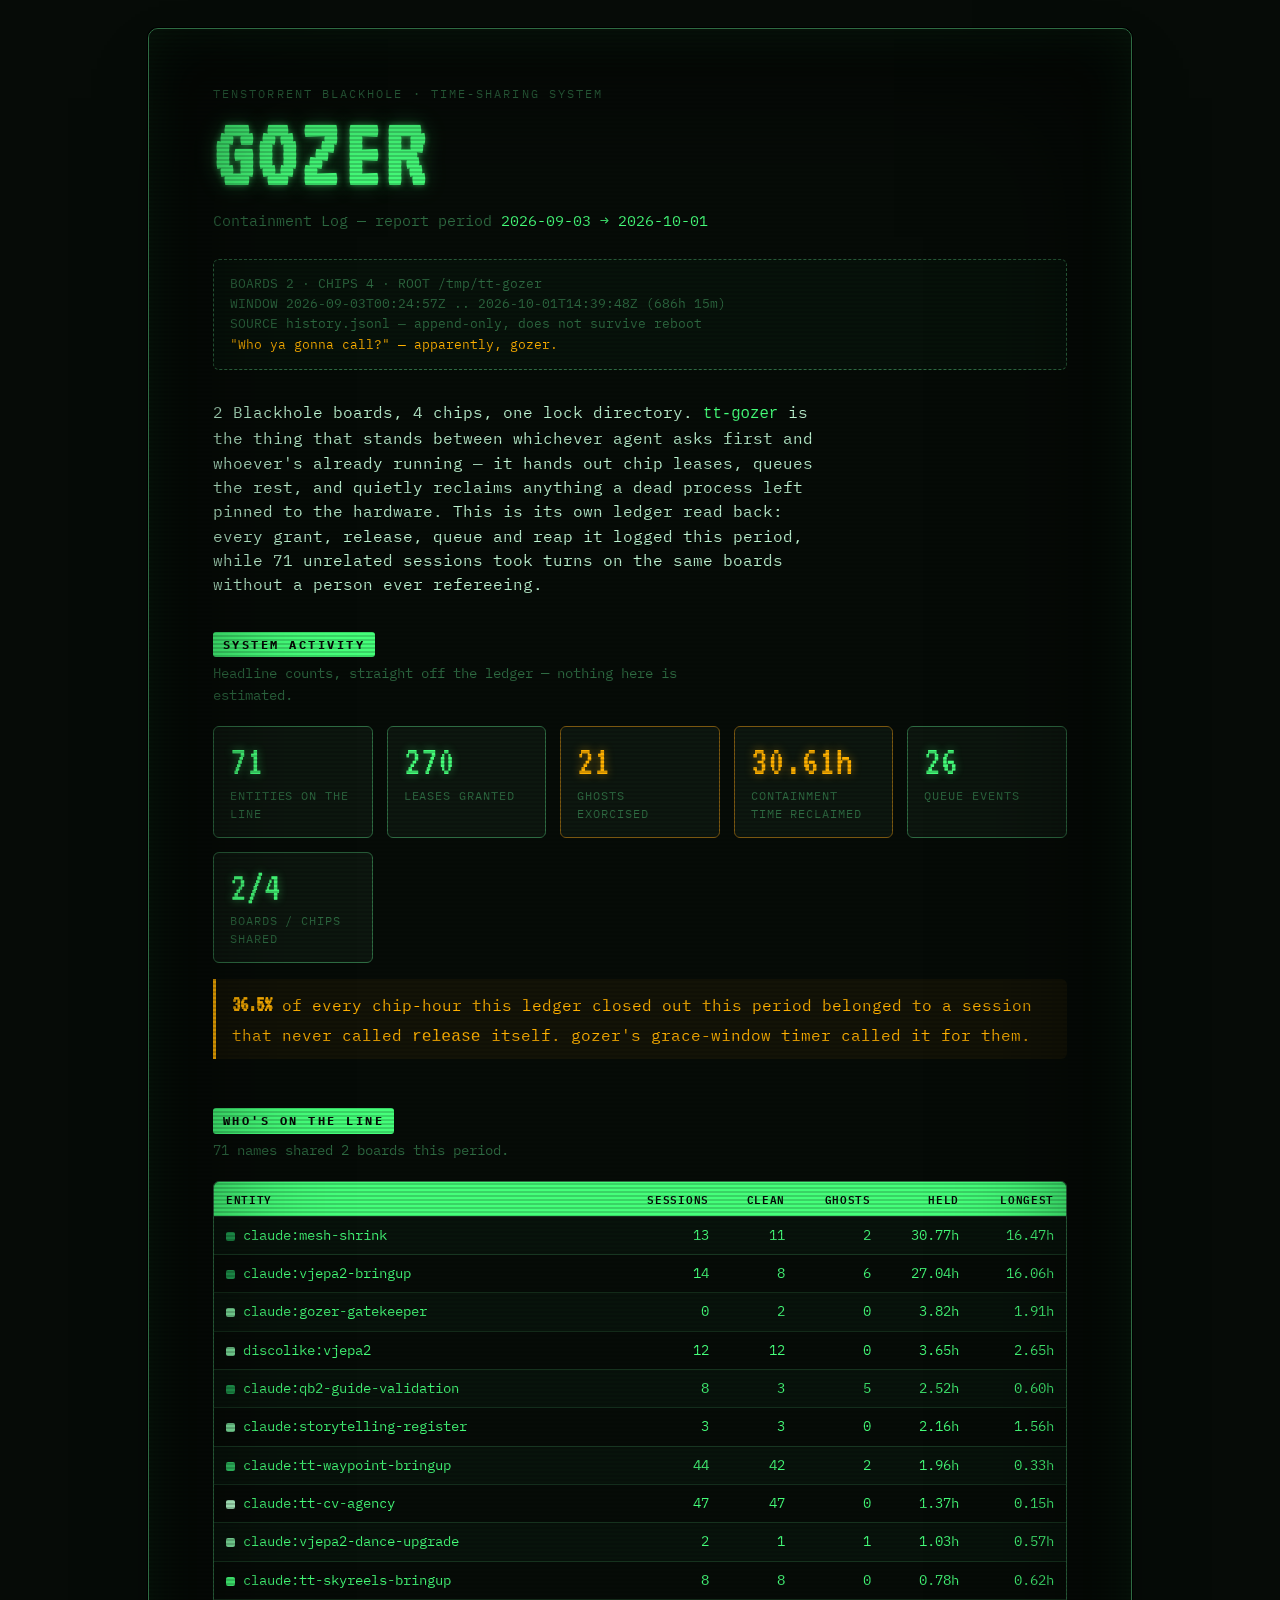
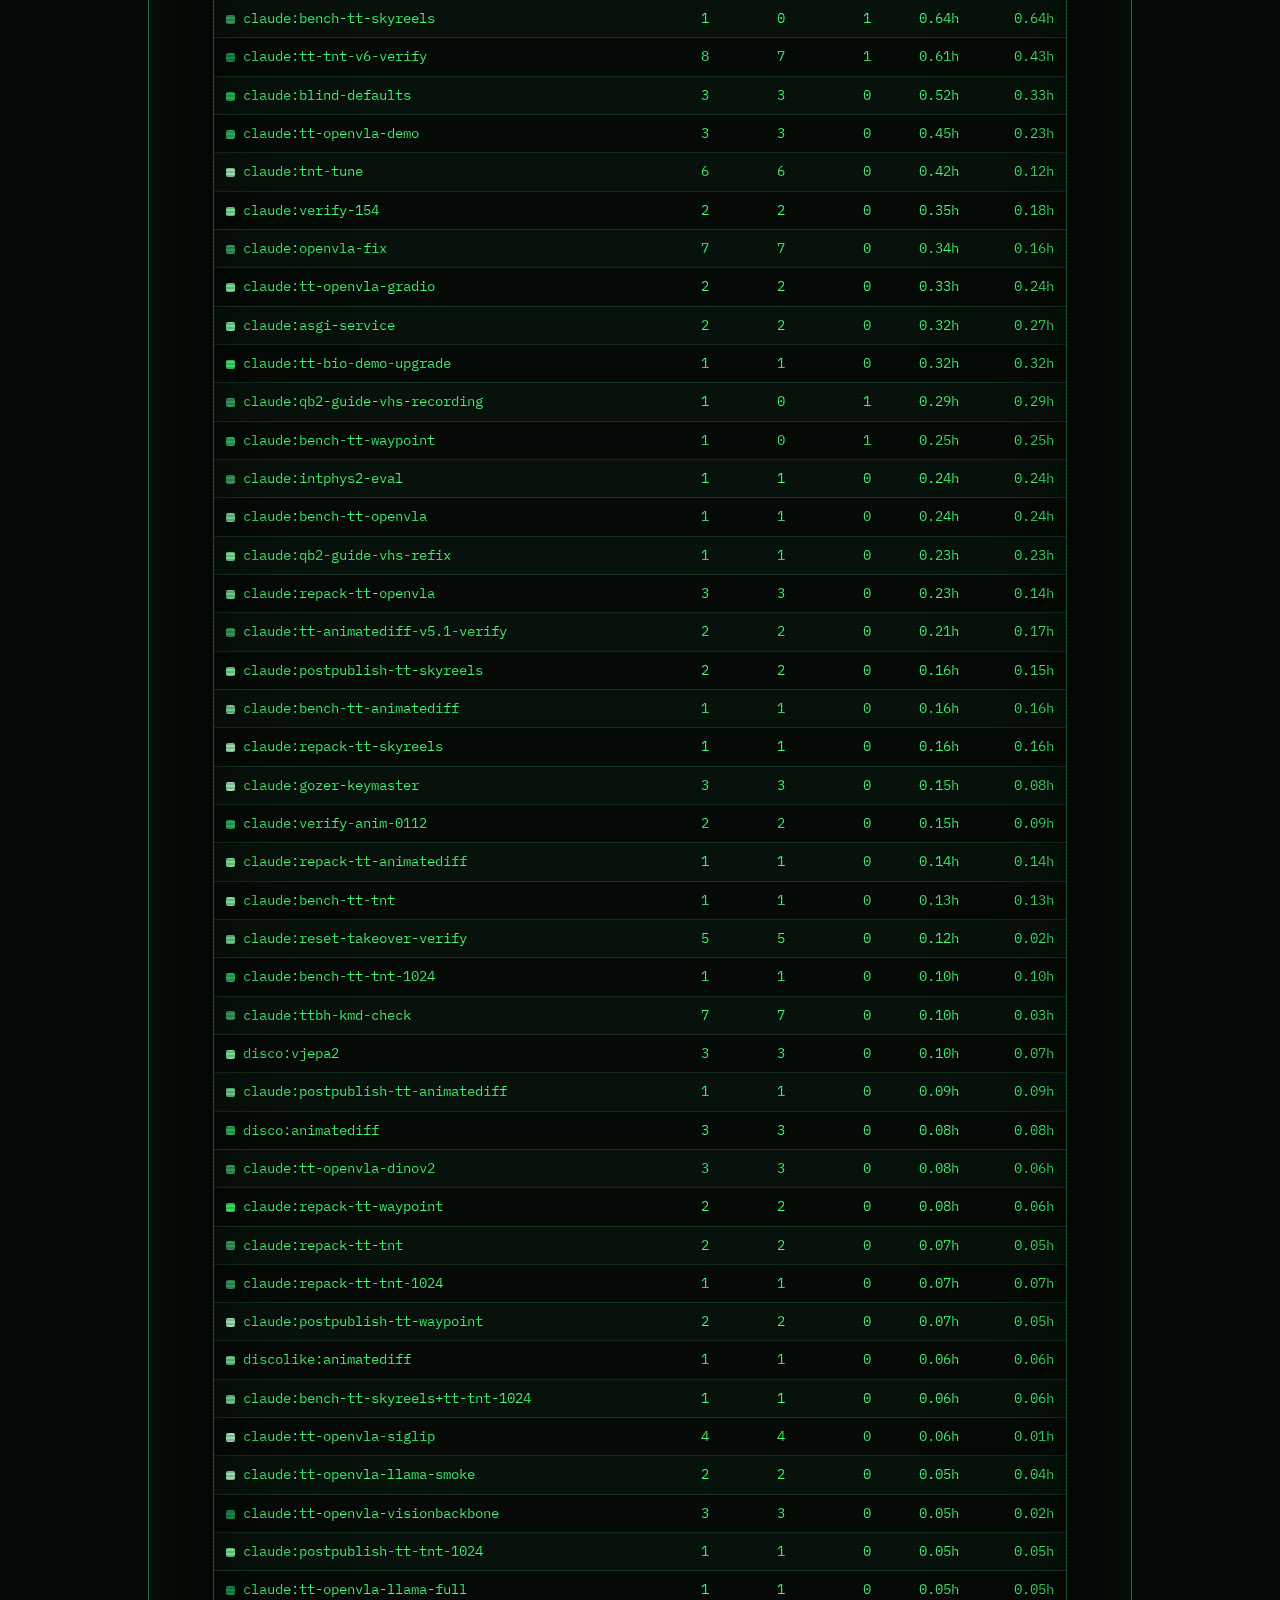
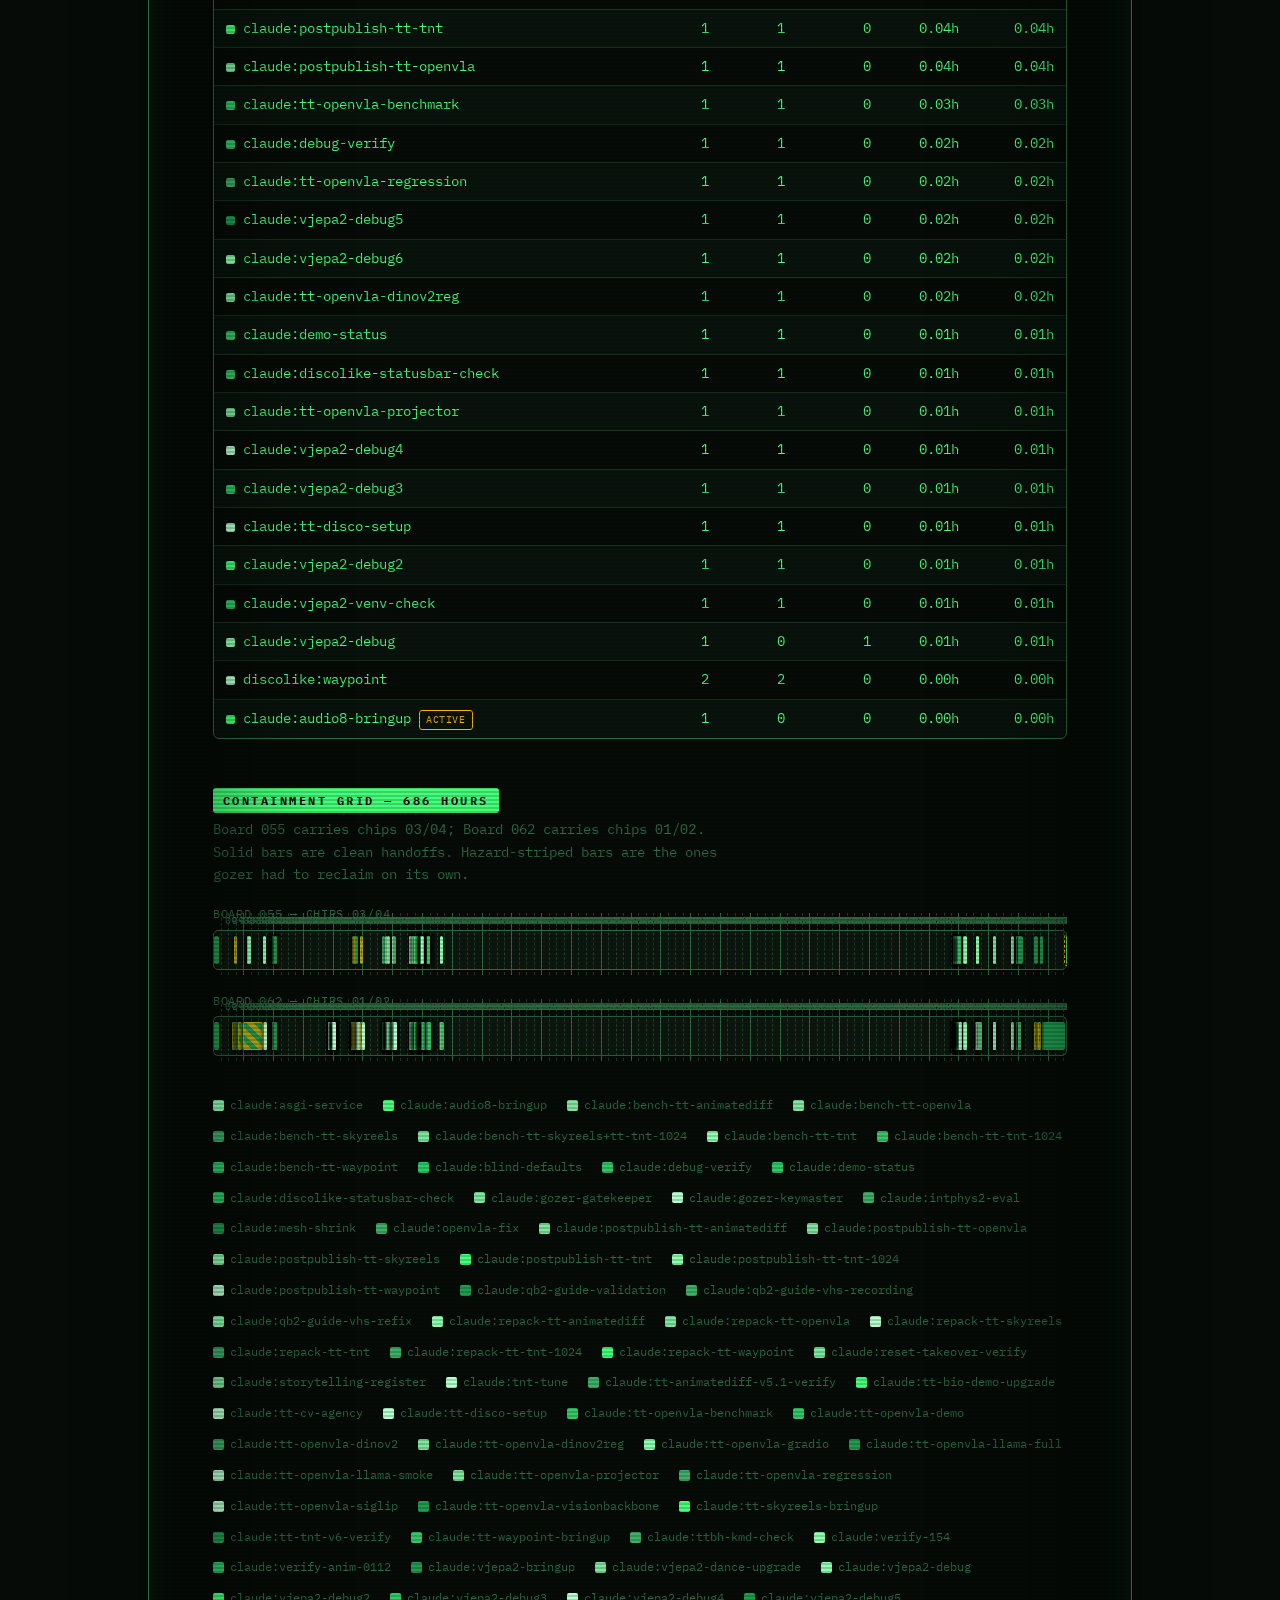
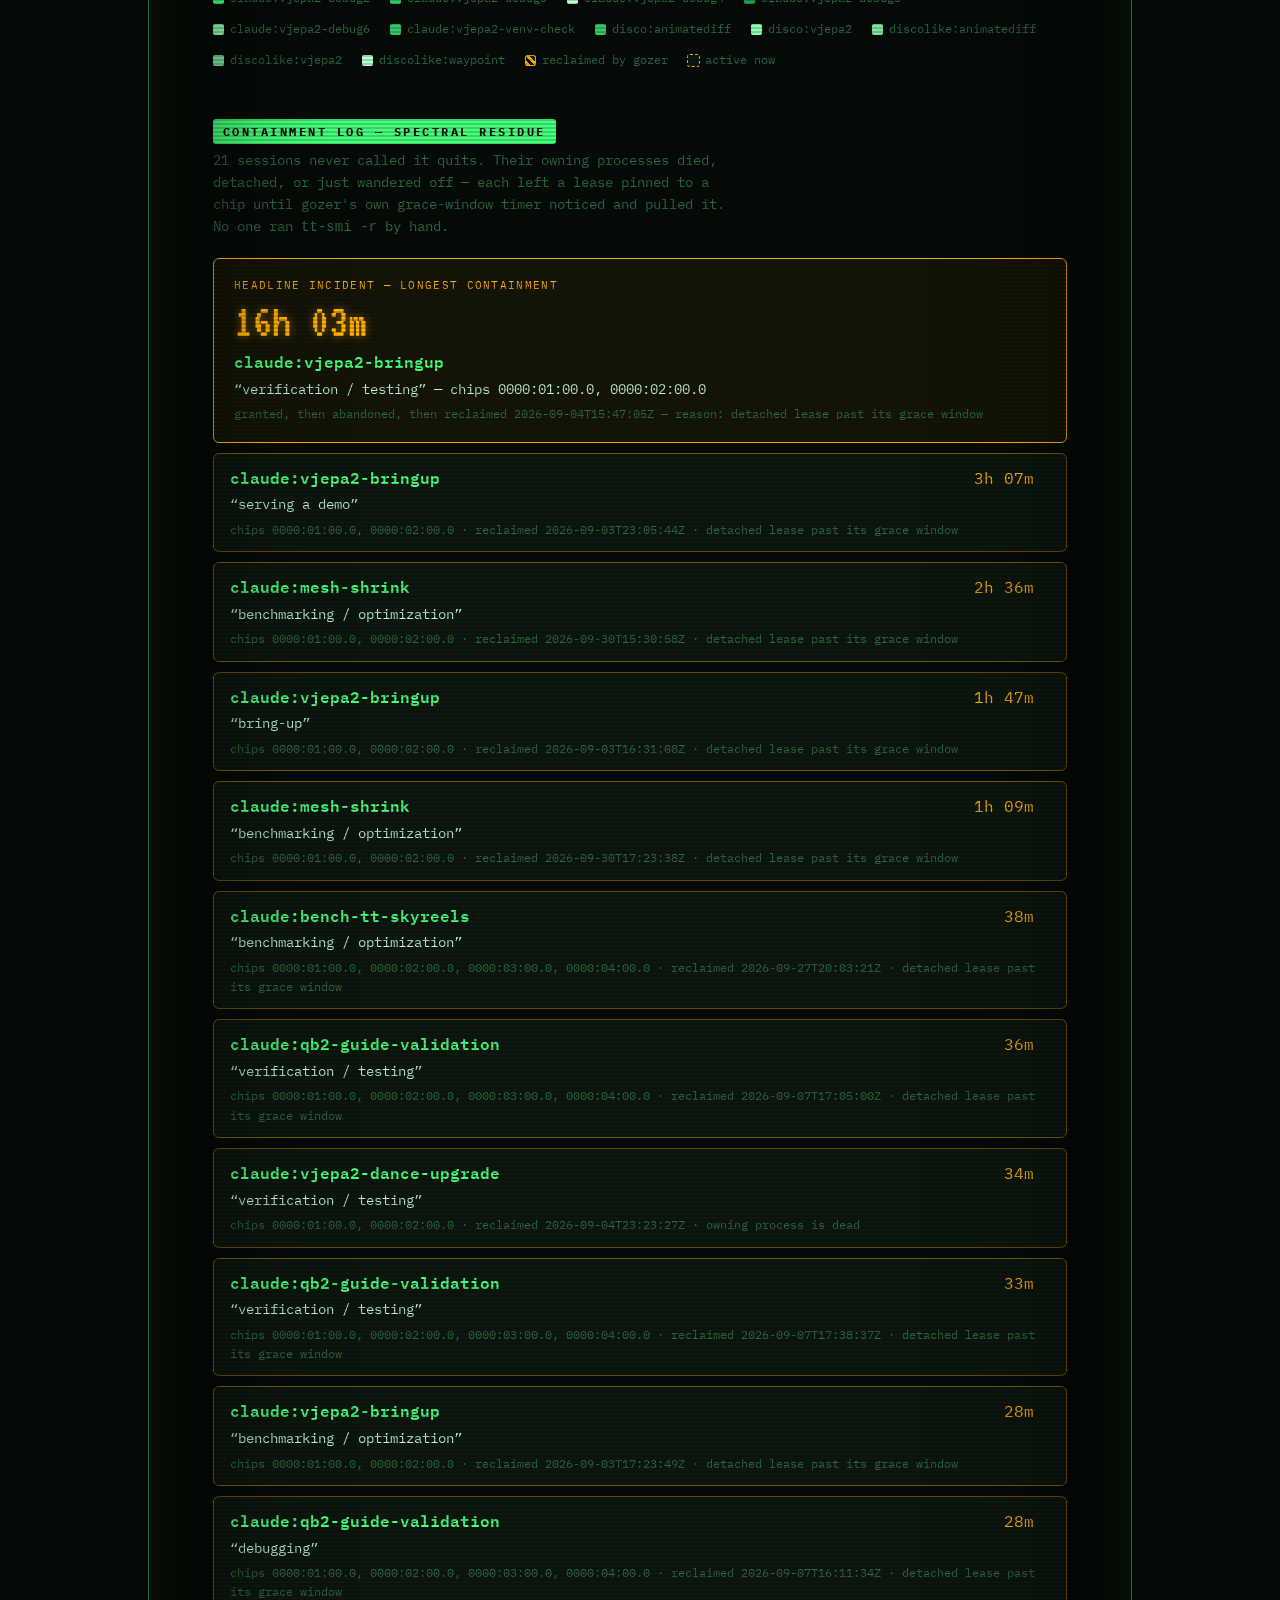
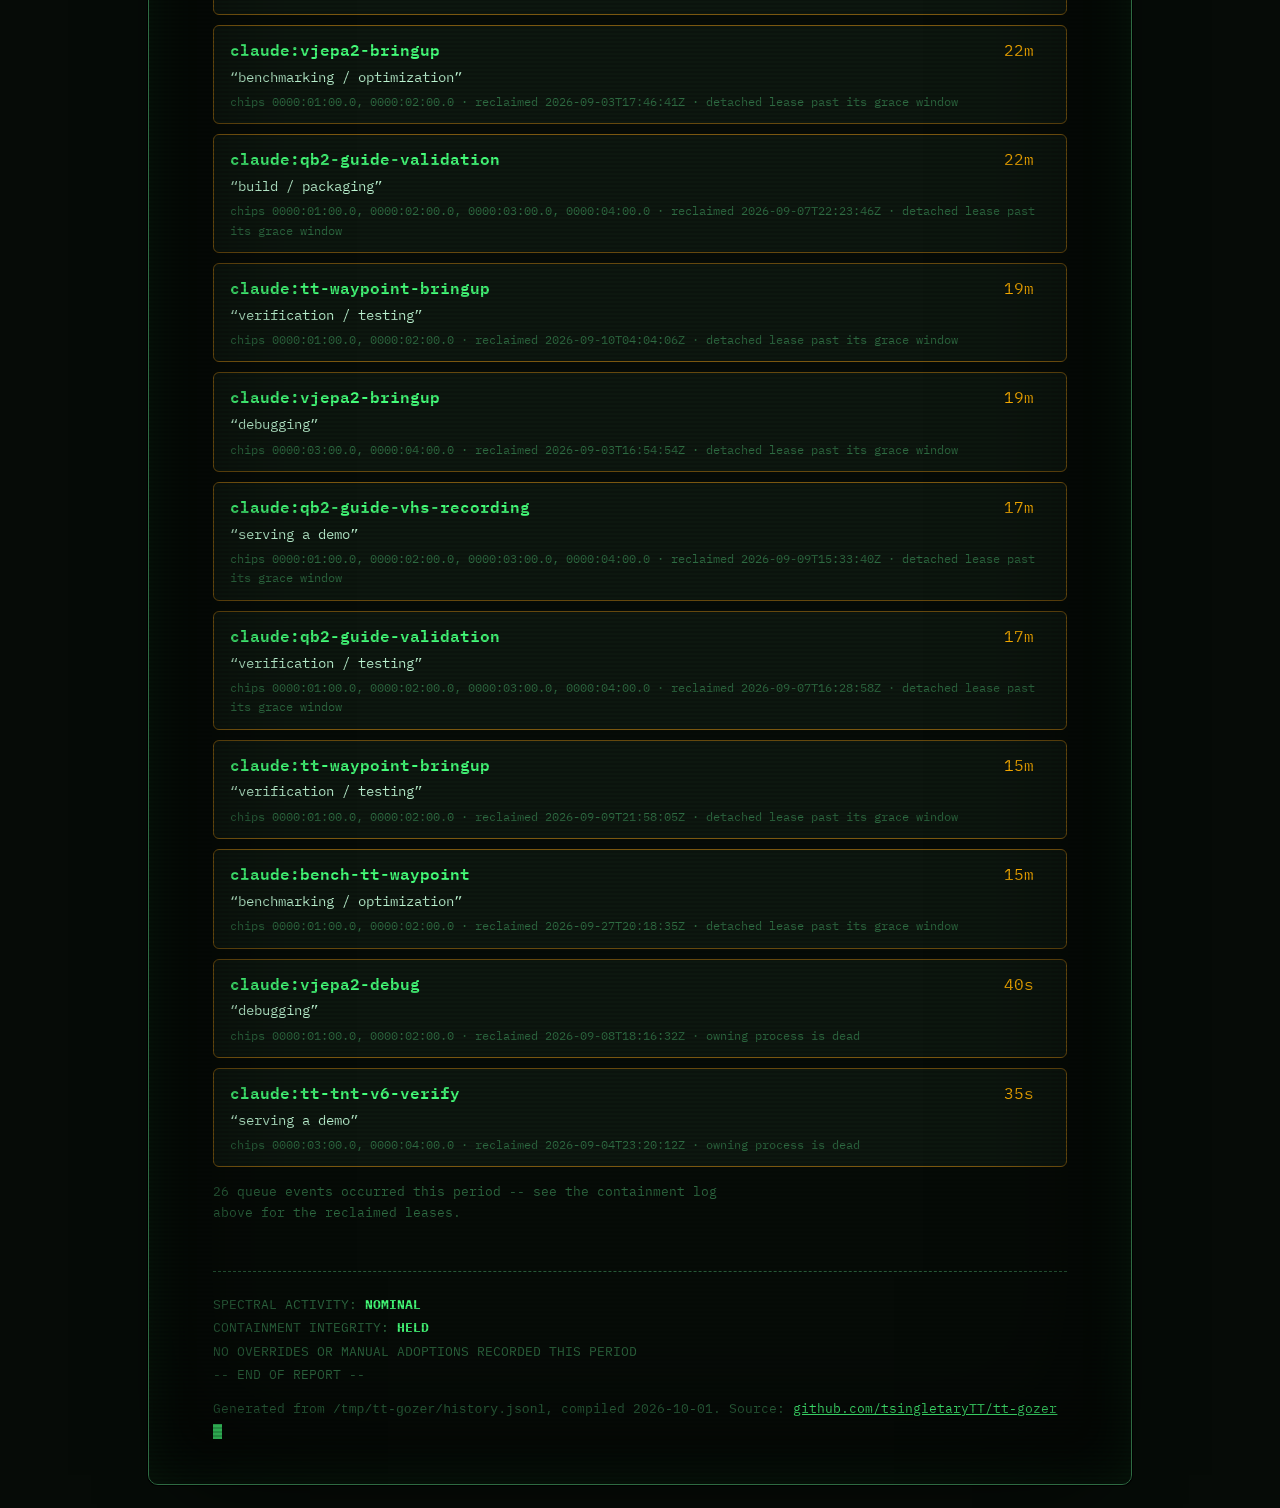
==== commit cb8d842b: "report: blend the checked-in history archive into every render (0.3.3) history.jsonl lives under /tm" ====
--- a/docs/index.html
+++ b/docs/index.html
@@ -4,16 +4,16 @@
 <meta charset="UTF-8">
 <meta name="viewport" content="width=device-width, initial-scale=1">
 <title>Gozer Containment Log</title>
-<meta name="description" content="A 182-hour ledger of tt-gozer arbitrating 2 shared Blackhole boards for 41 agent sessions — who held what, who forgot to hang up, and what gozer reclaimed without anyone asking it to.">
+<meta name="description" content="A 686-hour ledger of tt-gozer arbitrating 2 shared Blackhole boards for 71 agent sessions — who held what, who forgot to hang up, and what gozer reclaimed without anyone asking it to.">
 
 <meta property="og:type" content="website">
 <meta property="og:site_name" content="tt-gozer">
 <meta property="og:title" content="Gozer Containment Log">
-<meta property="og:description" content="182 hours, 2 boards, 41 agent identities, 23 zombie leases reclaimed automatically. tt-gozer's own history.jsonl, read back as a mainframe accounting report.">
+<meta property="og:description" content="686 hours, 2 boards, 71 agent identities, 21 zombie leases reclaimed automatically. tt-gozer's own history.jsonl, read back as a mainframe accounting report.">
 <meta property="og:url" content="https://tsingletarytt.github.io/tt-gozer/">
 <meta name="twitter:card" content="summary">
 <meta name="twitter:title" content="Gozer Containment Log">
-<meta name="twitter:description" content="182 hours, 2 boards, 41 agent identities, 23 zombie leases reclaimed automatically. tt-gozer's own history.jsonl, read back as a mainframe accounting report.">
+<meta name="twitter:description" content="686 hours, 2 boards, 71 agent identities, 21 zombie leases reclaimed automatically. tt-gozer's own history.jsonl, read back as a mainframe accounting report.">
 
 <link rel="icon" href="data:image/svg+xml,%3Csvg xmlns='http://www.w3.org/2000/svg' viewBox='0 0 32 32'%3E%3Crect width='32' height='32' fill='%23060b07'/%3E%3Ctext x='16' y='23' font-family='monospace' font-size='19' fill='%2345ff7a' text-anchor='middle'%3E%3E_%3C/text%3E%3C/svg%3E">
 
@@ -258,34 +258,34 @@
 
       <p class="eyebrow">Tenstorrent Blackhole · Time-Sharing System</p>
       <h1 class="wordmark">GOZER</h1>
-      <p class="tagline">Containment Log — report period <em>2026-09-03 → 2026-09-10</em></p>
+      <p class="tagline">Containment Log — report period <em>2026-09-03 → 2026-10-01</em></p>
 
       <div class="boot" id="boot">
         <span class="boot-line" data-text="BOARDS 2 · CHIPS 4 · ROOT /tmp/tt-gozer"></span>
-        <span class="boot-line" data-text="WINDOW 2026-09-03T00:24:57Z .. 2026-09-10T14:57:29Z  (182h 33m)"></span>
+        <span class="boot-line" data-text="WINDOW 2026-09-03T00:24:57Z .. 2026-10-01T14:39:48Z  (686h 15m)"></span>
         <span class="boot-line" data-text="SOURCE history.jsonl — append-only, does not survive reboot"></span>
         <span class="boot-line quote" data-text='&quot;Who ya gonna call?&quot; — apparently, gozer.'></span>
       </div>
 
-      <p class="lede">2 Blackhole boards, 4 chips, one lock directory. <code>tt-gozer</code> is the thing that stands between whichever agent asks first and whoever's already running — it hands out chip leases, queues the rest, and quietly reclaims anything a dead process left pinned to the hardware. This is its own ledger read back: every grant, release, queue and reap it logged this period, while 41 unrelated sessions took turns on the same boards without a person ever refereeing.</p>
+      <p class="lede">2 Blackhole boards, 4 chips, one lock directory. <code>tt-gozer</code> is the thing that stands between whichever agent asks first and whoever's already running — it hands out chip leases, queues the rest, and quietly reclaims anything a dead process left pinned to the hardware. This is its own ledger read back: every grant, release, queue and reap it logged this period, while 71 unrelated sessions took turns on the same boards without a person ever refereeing.</p>
 
       <section id="hero">
         <h2 class="section">System Activity</h2>
         <p class="section-note">Headline counts, straight off the ledger — nothing here is estimated.</p>
         <div class="hero-grid">
-          <div class="stat"><div class="n">41</div><div class="l">Entities on the line</div></div>
-          <div class="stat"><div class="n">189</div><div class="l">Leases granted</div></div>
-          <div class="stat hazard"><div class="n">23</div><div class="l">Ghosts exorcised</div></div>
-          <div class="stat hazard"><div class="n">28.53h</div><div class="l">Containment time reclaimed</div></div>
-          <div class="stat"><div class="n">14</div><div class="l">Queue events</div></div>
+          <div class="stat"><div class="n">71</div><div class="l">Entities on the line</div></div>
+          <div class="stat"><div class="n">270</div><div class="l">Leases granted</div></div>
+          <div class="stat hazard"><div class="n">21</div><div class="l">Ghosts exorcised</div></div>
+          <div class="stat hazard"><div class="n">30.61h</div><div class="l">Containment time reclaimed</div></div>
+          <div class="stat"><div class="n">26</div><div class="l">Queue events</div></div>
           <div class="stat"><div class="n">2/4</div><div class="l">Boards / chips shared</div></div>
         </div>
-        <p class="pull"><b>64.3%</b> of every chip-hour this ledger closed out this period belonged to a session that never called <code>release</code> itself. gozer's grace-window timer called it for them.</p>
+        <p class="pull"><b>36.5%</b> of every chip-hour this ledger closed out this period belonged to a session that never called <code>release</code> itself. gozer's grace-window timer called it for them.</p>
       </section>
 
       <section id="roster">
         <h2 class="section">Who's on the Line</h2>
-        <p class="section-note">41 names shared 2 boards this period.</p>
+        <p class="section-note">71 names shared 2 boards this period.</p>
         <div class="table-wrap">
           <table>
             <thead><tr>
@@ -298,7 +298,7 @@
       </section>
 
       <section id="timeline">
-        <h2 class="section">Containment Grid — 182 Hours</h2>
+        <h2 class="section">Containment Grid — 686 Hours</h2>
         <p class="section-note">Board 055 carries chips <code>03</code>/<code>04</code>; Board 062 carries chips <code>01</code>/<code>02</code>. Solid bars are clean handoffs. Hazard-striped bars are the ones gozer had to reclaim on its own.</p>
         <div class="tl-wrap">
           <div class="tl" id="timeline-root"></div>
@@ -308,9 +308,9 @@
 
       <section id="log">
         <h2 class="section">Containment Log — Spectral Residue</h2>
-        <p class="section-note">23 sessions never called it quits. Their owning processes died, detached, or just wandered off — each left a lease pinned to a chip until gozer's own grace-window timer noticed and pulled it. No one ran <code>tt-smi -r</code> by hand.</p>
+        <p class="section-note">21 sessions never called it quits. Their owning processes died, detached, or just wandered off — each left a lease pinned to a chip until gozer's own grace-window timer noticed and pulled it. No one ran <code>tt-smi -r</code> by hand.</p>
         <div id="incidents"></div>
-        <p class="incident-note">14 queue events occurred this period -- see the containment log above for the reclaimed leases.</p>
+        <p class="incident-note">26 queue events occurred this period -- see the containment log above for the reclaimed leases.</p>
       </section>
 
       <footer>
@@ -321,7 +321,7 @@
           <p>-- END OF REPORT --</p>
         </div>
         <p style="margin-top:14px;">Generated from <code>/tmp/tt-gozer/history.jsonl</code>, compiled
-          2026-09-10. Source: <a href="https://github.com/tsingletaryTT/tt-gozer">github.com/tsingletaryTT/tt-gozer</a>
+          2026-10-01. Source: <a href="https://github.com/tsingletaryTT/tt-gozer">github.com/tsingletaryTT/tt-gozer</a>
           <span class="cursor"></span></p>
       </footer>
 
@@ -330,7 +330,7 @@
 </div>
 
 <script type="application/json" id="gozer-events">
-[{"chips": ["0000:01:00.0", "0000:02:00.0", "0000:03:00.0", "0000:04:00.0"], "detached": true, "dev_indices": [0, 1, 2, 3], "event": "granted", "expanded": false, "lease_id": "5c4049", "pid": 160067, "reason": "bring-up", "requested": 4, "ts": "2026-09-03T00:24:57Z", "units": ["0000046131924062", "0000046131924055"], "who": "claude:vjepa2-bringup"}, {"chips": ["0000:01:00.0", "0000:02:00.0", "0000:03:00.0", "0000:04:00.0"], "duration_s": 13818.0, "event": "released", "lease_id": "5c4049", "reset_ok": true, "reset_ran": true, "ts": "2026-09-03T04:15:15Z", "who": "claude:vjepa2-bringup"}, {"chips": ["0000:01:00.0", "0000:02:00.0"], "detached": false, "dev_indices": [0, 1], "event": "granted", "expanded": true, "lease_id": "239afe", "pid": 303821, "reason": "bring-up", "requested": 1, "ts": "2026-09-03T14:42:33Z", "units": ["0000046131924062"], "who": "claude:vjepa2-bringup"}, {"chips": ["0000:01:00.0", "0000:02:00.0"], "duration_s": 42.0, "event": "released", "lease_id": "239afe", "reset_ok": true, "reset_ran": true, "ts": "2026-09-03T14:43:15Z", "who": "claude:vjepa2-bringup"}, {"chips": ["0000:01:00.0", "0000:02:00.0"], "detached": true, "dev_indices": [0, 1], "event": "granted", "expanded": true, "lease_id": "ac1d13", "pid": 303958, "reason": "bring-up", "requested": 1, "ts": "2026-09-03T14:43:15Z", "units": ["0000046131924062"], "who": "claude:vjepa2-bringup"}, {"chips": ["0000:01:00.0", "0000:02:00.0"], "duration_s": 6473.0, "event": "reaped", "lease_id": "ac1d13", "ts": "2026-09-03T16:31:08Z", "who": "claude:vjepa2-bringup", "why": "detached lease past its grace window"}, {"chips": ["0000:03:00.0", "0000:04:00.0"], "detached": true, "dev_indices": [2, 3], "event": "granted", "expanded": true, "lease_id": "29ffb7", "pid": 350753, "reason": "debugging", "requested": 1, "ts": "2026-09-03T16:35:54Z", "units": ["0000046131924055"], "who": "claude:vjepa2-bringup"}, {"chips": ["0000:03:00.0", "0000:04:00.0"], "duration_s": 1140.0, "event": "reaped", "lease_id": "29ffb7", "ts": "2026-09-03T16:54:54Z", "who": "claude:vjepa2-bringup", "why": "detached lease past its grace window"}, {"chips": ["0000:01:00.0", "0000:02:00.0"], "detached": true, "dev_indices": [0, 1], "event": "granted", "expanded": true, "lease_id": "af77ae", "pid": 357153, "reason": "benchmarking / optimization", "requested": 1, "ts": "2026-09-03T16:54:54Z", "units": ["0000046131924062"], "who": "claude:vjepa2-bringup"}, {"chips": ["0000:01:00.0", "0000:02:00.0"], "duration_s": 1735.0, "event": "reaped", "lease_id": "af77ae", "ts": "2026-09-03T17:23:49Z", "who": "claude:vjepa2-bringup", "why": "detached lease past its grace window"}, {"chips": ["0000:01:00.0", "0000:02:00.0"], "detached": true, "dev_indices": [0, 1], "event": "granted", "expanded": true, "lease_id": "886b1a", "pid": 380239, "reason": "benchmarking / optimization", "requested": 1, "ts": "2026-09-03T17:23:49Z", "units": ["0000046131924062"], "who": "claude:vjepa2-bringup"}, {"chips": ["0000:01:00.0", "0000:02:00.0"], "duration_s": 1372.0, "event": "reaped", "lease_id": "886b1a", "ts": "2026-09-03T17:46:41Z", "who": "claude:vjepa2-bringup", "why": "detached lease past its grace window"}, {"chips": ["0000:01:00.0", "0000:02:00.0"], "detached": true, "dev_indices": [0, 1], "event": "granted", "expanded": true, "lease_id": "6d8e62", "pid": 394540, "reason": "verification / testing", "requested": 1, "ts": "2026-09-03T17:46:41Z", "units": ["0000046131924062"], "who": "claude:vjepa2-bringup"}, {"chips": ["0000:01:00.0", "0000:02:00.0"], "duration_s": 381.0, "event": "released", "lease_id": "6d8e62", "reset_ok": true, "reset_ran": true, "ts": "2026-09-03T17:53:02Z", "who": "claude:vjepa2-bringup"}, {"chips": ["0000:01:00.0", "0000:02:00.0"], "detached": true, "dev_indices": [0, 1], "event": "granted", "expanded": true, "lease_id": "390e8c", "pid": 402684, "reason": "verification / testing", "requested": 1, "ts": "2026-09-03T17:56:44Z", "units": ["0000046131924062"], "who": "claude:vjepa2-bringup"}, {"chips": ["0000:01:00.0", "0000:02:00.0"], "duration_s": 718.0, "event": "released", "lease_id": "390e8c", "reset_ok": true, "reset_ran": true, "ts": "2026-09-03T18:08:42Z", "who": "claude:vjepa2-bringup"}, {"chips": ["0000:01:00.0", "0000:02:00.0"], "detached": true, "dev_indices": [0, 1], "event": "granted", "expanded": false, "lease_id": "c10782", "pid": 418741, "reason": "verification / testing", "requested": 2, "ts": "2026-09-03T18:32:59Z", "units": ["0000046131924062"], "who": "claude:vjepa2-bringup"}, {"chips": ["0000:01:00.0", "0000:02:00.0"], "duration_s": 125.0, "event": "released", "lease_id": "c10782", "reset_ok": true, "reset_ran": true, "ts": "2026-09-03T18:35:04Z", "who": "claude:vjepa2-bringup"}, {"chips": ["0000:01:00.0", "0000:02:00.0"], "detached": true, "dev_indices": [0, 1], "event": "granted", "expanded": false, "lease_id": "c7a20f", "pid": 443031, "reason": "serving a demo", "requested": 2, "ts": "2026-09-03T19:52:31Z", "units": ["0000046131924062"], "who": "claude:vjepa2-bringup"}, {"chips": ["0000:01:00.0", "0000:02:00.0"], "duration_s": 225.0, "event": "released", "lease_id": "c7a20f", "reset_ok": true, "reset_ran": true, "ts": "2026-09-03T19:56:16Z", "who": "claude:vjepa2-bringup"}, {"chips": ["0000:01:00.0", "0000:02:00.0"], "detached": true, "dev_indices": [0, 1], "event": "granted", "expanded": false, "lease_id": "d35fb2", "pid": 452729, "reason": "serving a demo", "requested": 2, "ts": "2026-09-03T19:58:16Z", "units": ["0000046131924062"], "who": "claude:vjepa2-bringup"}, {"chips": ["0000:01:00.0", "0000:02:00.0"], "duration_s": 11248.0, "event": "reaped", "lease_id": "d35fb2", "ts": "2026-09-03T23:05:44Z", "who": "claude:vjepa2-bringup", "why": "detached lease past its grace window"}, {"chips": ["0000:01:00.0", "0000:02:00.0"], "detached": true, "dev_indices": [0, 1], "event": "granted", "expanded": false, "lease_id": "366ba9", "pid": 613309, "reason": "general work", "requested": 2, "ts": "2026-09-03T23:05:50Z", "units": ["0000046131924062"], "who": "claude:vjepa2-bringup"}, {"chips": ["0000:01:00.0", "0000:02:00.0"], "duration_s": 1269.0, "event": "released", "lease_id": "366ba9", "reset_ok": true, "reset_ran": true, "ts": "2026-09-03T23:26:59Z", "who": "claude:vjepa2-bringup"}, {"chips": ["0000:01:00.0", "0000:02:00.0"], "detached": true, "dev_indices": [0, 1], "event": "granted", "expanded": false, "lease_id": "dbac61", "pid": 621769, "reason": "verification / testing", "requested": 2, "ts": "2026-09-03T23:27:00Z", "units": ["0000046131924062"], "who": "claude:vjepa2-bringup"}, {"chips": ["0000:01:00.0", "0000:02:00.0"], "duration_s": 1005.0, "event": "released", "lease_id": "dbac61", "reset_ok": true, "reset_ran": true, "ts": "2026-09-03T23:43:45Z", "who": "claude:vjepa2-bringup"}, {"chips": ["0000:01:00.0", "0000:02:00.0"], "detached": true, "dev_indices": [0, 1], "event": "granted", "expanded": false, "lease_id": "8ba052", "pid": 630549, "reason": "verification / testing", "requested": 2, "ts": "2026-09-03T23:43:45Z", "units": ["0000046131924062"], "who": "claude:vjepa2-bringup"}, {"chips": ["0000:03:00.0", "0000:04:00.0"], "detached": false, "dev_indices": [2, 3], "event": "granted", "expanded": true, "lease_id": "61c1cb", "pid": 706608, "reason": "verification / testing", "requested": 1, "ts": "2026-09-04T03:18:44Z", "units": ["0000046131924055"], "who": "claude:tt-disco-setup"}, {"chips": ["0000:03:00.0", "0000:04:00.0"], "duration_s": 41.0, "event": "released", "lease_id": "61c1cb", "reset_ok": true, "reset_ran": true, "ts": "2026-09-04T03:19:25Z", "who": "claude:tt-disco-setup"}, {"chips": ["0000:03:00.0", "0000:04:00.0"], "detached": false, "dev_indices": [2, 3], "event": "granted", "expanded": true, "lease_id": "af0642", "pid": 707224, "reason": "serving a demo", "requested": 1, "ts": "2026-09-04T03:22:47Z", "units": ["0000046131924055"], "who": "disco:animatediff"}, {"chips": ["0000:03:00.0", "0000:04:00.0"], "duration_s": 1.0, "event": "released", "lease_id": "af0642", "reset_ok": false, "reset_ran": true, "ts": "2026-09-04T03:22:48Z", "who": "disco:animatediff"}, {"chips": ["0000:03:00.0", "0000:04:00.0"], "detached": false, "dev_indices": [2, 3], "event": "granted", "expanded": true, "lease_id": "5da82c", "pid": 707315, "reason": "serving a demo", "requested": 1, "ts": "2026-09-04T03:23:09Z", "units": ["0000046131924055"], "who": "disco:vjepa2"}, {"chips": ["0000:03:00.0", "0000:04:00.0"], "duration_s": 62.0, "event": "released", "lease_id": "5da82c", "reset_ok": false, "reset_ran": true, "ts": "2026-09-04T03:24:11Z", "who": "disco:vjepa2"}, {"chips": ["0000:03:00.0", "0000:04:00.0"], "detached": false, "dev_indices": [2, 3], "event": "granted", "expanded": true, "lease_id": "774973", "pid": 707628, "reason": "serving a demo", "requested": 1, "ts": "2026-09-04T03:24:31Z", "units": ["0000046131924055"], "who": "disco:vjepa2"}, {"chips": ["0000:03:00.0", "0000:04:00.0"], "duration_s": 36.0, "event": "released", "lease_id": "774973", "reset_ok": false, "reset_ran": true, "ts": "2026-09-04T03:25:07Z", "who": "disco:vjepa2"}, {"chips": ["0000:03:00.0", "0000:04:00.0"], "detached": false, "dev_indices": [2, 3], "event": "granted", "expanded": true, "lease_id": "131b25", "pid": 734993, "reason": "serving a demo", "requested": 1, "ts": "2026-09-04T15:44:24Z", "units": ["0000046131924055"], "who": "disco:animatediff"}, {"chips": ["0000:03:00.0", "0000:04:00.0"], "duration_s": 1.0, "event": "released", "lease_id": "131b25", "reset_ok": false, "reset_ran": true, "ts": "2026-09-04T15:44:25Z", "who": "disco:animatediff"}, {"chips": ["0000:01:00.0", "0000:02:00.0"], "duration_s": 57800.0, "event": "reaped", "lease_id": "8ba052", "ts": "2026-09-04T15:47:05Z", "who": "claude:vjepa2-bringup", "why": "detached lease past its grace window"}, {"chips": ["0000:01:00.0", "0000:02:00.0"], "detached": false, "dev_indices": [0, 1], "event": "granted", "expanded": true, "lease_id": "89a672", "pid": 736077, "reason": "serving a demo", "requested": 1, "ts": "2026-09-04T15:48:54Z", "units": ["0000046131924062"], "who": "disco:animatediff"}, {"chips": ["0000:03:00.0", "0000:04:00.0"], "detached": false, "dev_indices": [2, 3], "event": "granted", "expanded": true, "lease_id": "06820b", "pid": 736817, "reason": "serving a demo", "requested": 1, "ts": "2026-09-04T15:49:40Z", "units": ["0000046131924055"], "who": "disco:vjepa2"}, {"chips": ["0000:01:00.0", "0000:02:00.0"], "duration_s": 294.0, "event": "released", "lease_id": "89a672", "reset_ok": false, "reset_ran": true, "ts": "2026-09-04T15:53:48Z", "who": "disco:animatediff"}, {"chips": ["0000:03:00.0", "0000:04:00.0"], "duration_s": 249.0, "event": "released", "lease_id": "06820b", "reset_ok": false, "reset_ran": true, "ts": "2026-09-04T15:53:49Z", "who": "disco:vjepa2"}, {"chips": ["0000:01:00.0", "0000:02:00.0"], "detached": false, "dev_indices": [0, 1], "event": "granted", "expanded": true, "lease_id": "5fbab9", "pid": 795554, "reason": "serving a demo", "requested": 1, "ts": "2026-09-04T16:36:44Z", "units": ["0000046131924062"], "who": "claude:gozer-keymaster"}, {"chips": ["0000:01:00.0", "0000:02:00.0"], "duration_s": 276.0, "event": "released", "lease_id": "5fbab9", "reset_ok": true, "reset_ran": true, "ts": "2026-09-04T16:41:20Z", "who": "claude:gozer-keymaster"}, {"chips": ["0000:01:00.0", "0000:02:00.0"], "detached": false, "dev_indices": [0, 1], "event": "granted", "expanded": true, "lease_id": "d68fc4", "pid": 869789, "reason": "verification / testing", "requested": 1, "ts": "2026-09-04T22:49:16Z", "units": ["0000046131924062"], "who": "claude:vjepa2-dance-upgrade"}, {"chips": ["0000:03:00.0", "0000:04:00.0"], "detached": false, "dev_indices": [2, 3], "event": "granted", "expanded": true, "lease_id": "6b1254", "pid": 903237, "reason": "serving a demo", "requested": 1, "ts": "2026-09-04T23:18:16Z", "units": ["0000046131924055"], "who": "claude:tt-tnt-v6-verify"}, {"chips": ["0000:03:00.0", "0000:04:00.0"], "duration_s": 41.0, "event": "released", "lease_id": "6b1254", "reset_ok": true, "reset_ran": true, "ts": "2026-09-04T23:18:57Z", "who": "claude:tt-tnt-v6-verify"}, {"chips": ["0000:03:00.0", "0000:04:00.0"], "detached": false, "dev_indices": [2, 3], "event": "granted", "expanded": true, "lease_id": "c6988e", "pid": 903682, "reason": "serving a demo", "requested": 1, "ts": "2026-09-04T23:19:37Z", "units": ["0000046131924055"], "who": "claude:tt-tnt-v6-verify"}, {"chips": ["0000:03:00.0", "0000:04:00.0"], "duration_s": 35.0, "event": "reaped", "lease_id": "c6988e", "ts": "2026-09-04T23:20:12Z", "who": "claude:tt-tnt-v6-verify", "why": "owning process is dead"}, {"event": "queued", "max_chips": 1, "min_chips": 1, "ticket": "1b01", "ts": "2026-09-04T23:20:12Z", "who": "claude:tt-tnt-v6-verify"}, {"chips": ["0000:03:00.0", "0000:04:00.0"], "detached": true, "dev_indices": [2, 3], "event": "granted", "expanded": true, "lease_id": "46f7ce", "pid": 904235, "reason": "serving a demo", "requested": 1, "ts": "2026-09-04T23:20:44Z", "units": ["0000046131924055"], "who": "claude:tt-tnt-v6-verify"}, {"chips": ["0000:01:00.0", "0000:02:00.0"], "duration_s": 2051.0, "event": "reaped", "lease_id": "d68fc4", "ts": "2026-09-04T23:23:27Z", "who": "claude:vjepa2-dance-upgrade", "why": "owning process is dead"}, {"chips": ["0000:01:00.0", "0000:02:00.0"], "detached": false, "dev_indices": [0, 1], "event": "granted", "expanded": true, "lease_id": "147bdd", "pid": 905660, "reason": "verification / testing", "requested": 1, "ts": "2026-09-04T23:23:57Z", "units": ["0000046131924062"], "who": "claude:vjepa2-dance-upgrade"}, {"chips": ["0000:03:00.0", "0000:04:00.0"], "duration_s": 1541.0, "event": "released", "lease_id": "46f7ce", "reset_ok": true, "reset_ran": true, "ts": "2026-09-04T23:46:25Z", "who": "claude:tt-tnt-v6-verify"}, {"chips": ["0000:01:00.0", "0000:02:00.0"], "duration_s": 1645.0, "event": "released", "lease_id": "147bdd", "reset_ok": true, "reset_ran": true, "ts": "2026-09-04T23:51:22Z", "who": "claude:vjepa2-dance-upgrade"}, {"chips": ["0000:01:00.0", "0000:02:00.0", "0000:03:00.0", "0000:04:00.0"], "detached": false, "dev_indices": [0, 1, 2, 3], "event": "granted", "expanded": false, "lease_id": "49cff1", "pid": 928077, "reason": "serving a demo", "requested": 4, "ts": "2026-09-04T23:53:33Z", "units": ["0000046131924062", "0000046131924055"], "who": "claude:tt-tnt-v6-verify"}, {"chips": ["0000:01:00.0", "0000:02:00.0", "0000:03:00.0", "0000:04:00.0"], "duration_s": 72.0, "event": "released", "lease_id": "49cff1", "reset_ok": true, "reset_ran": true, "ts": "2026-09-04T23:54:45Z", "who": "claude:tt-tnt-v6-verify"}, {"chips": ["0000:01:00.0", "0000:02:00.0", "0000:03:00.0", "0000:04:00.0"], "detached": true, "dev_indices": [0, 1, 2, 3], "event": "granted", "expanded": false, "lease_id": "b37ff7", "pid": 930616, "reason": "serving a demo", "requested": 4, "ts": "2026-09-04T23:55:49Z", "units": ["0000046131924062", "0000046131924055"], "who": "claude:tt-tnt-v6-verify"}, {"chips": ["0000:01:00.0", "0000:02:00.0", "0000:03:00.0", "0000:04:00.0"], "duration_s": 141.0, "event": "released", "lease_id": "b37ff7", "reset_ok": true, "reset_ran": true, "ts": "2026-09-04T23:58:10Z", "who": "claude:tt-tnt-v6-verify"}, {"chips": ["0000:01:00.0", "0000:02:00.0", "0000:03:00.0", "0000:04:00.0"], "detached": true, "dev_indices": [0, 1, 2, 3], "event": "granted", "expanded": false, "lease_id": "1174e9", "pid": 940403, "reason": "serving a demo", "requested": 4, "ts": "2026-09-05T00:03:58Z", "units": ["0000046131924062", "0000046131924055"], "who": "claude:tt-tnt-v6-verify"}, {"chips": ["0000:01:00.0", "0000:02:00.0", "0000:03:00.0", "0000:04:00.0"], "duration_s": 166.0, "event": "released", "lease_id": "1174e9", "reset_ok": true, "reset_ran": true, "ts": "2026-09-05T00:06:44Z", "who": "claude:tt-tnt-v6-verify"}, {"chips": ["0000:01:00.0", "0000:02:00.0", "0000:03:00.0", "0000:04:00.0"], "detached": true, "dev_indices": [0, 1, 2, 3], "event": "granted", "expanded": false, "lease_id": "babfde", "pid": 962338, "reason": "benchmarking / optimization", "requested": 4, "ts": "2026-09-05T00:35:52Z", "units": ["0000046131924062", "0000046131924055"], "who": "claude:tt-tnt-v6-verify"}, {"chips": ["0000:01:00.0", "0000:02:00.0", "0000:03:00.0", "0000:04:00.0"], "duration_s": 98.0, "event": "released", "lease_id": "babfde", "reset_ok": true, "reset_ran": true, "ts": "2026-09-05T00:37:30Z", "who": "claude:tt-tnt-v6-verify"}, {"event": "queued", "max_chips": 4, "min_chips": 4, "ticket": "73af", "ts": "2026-09-05T00:37:35Z", "who": "claude:tt-tnt-v6-verify"}, {"chips": ["0000:01:00.0", "0000:02:00.0", "0000:03:00.0", "0000:04:00.0"], "detached": true, "dev_indices": [0, 1, 2, 3], "event": "granted", "expanded": false, "lease_id": "057c29", "pid": 963542, "reason": "benchmarking / optimization", "requested": 4, "ts": "2026-09-05T00:37:47Z", "units": ["0000046131924062", "0000046131924055"], "who": "claude:tt-tnt-v6-verify"}, {"chips": ["0000:01:00.0", "0000:02:00.0", "0000:03:00.0", "0000:04:00.0"], "duration_s": 112.0, "event": "released", "lease_id": "057c29", "reset_ok": true, "reset_ran": true, "ts": "2026-09-05T00:39:39Z", "who": "claude:tt-tnt-v6-verify"}, {"chips": ["0000:01:00.0", "0000:02:00.0"], "detached": false, "dev_indices": [0, 1], "event": "granted", "expanded": true, "lease_id": "6354f0", "pid": 1299516, "reason": "exploration", "requested": 1, "ts": "2026-09-06T20:12:31Z", "units": ["0000046131924062"], "who": "claude:tt-cv-agency"}, {"chips": ["0000:01:00.0", "0000:02:00.0"], "duration_s": 45.0, "event": "released", "lease_id": "6354f0", "reset_ok": true, "reset_ran": true, "ts": "2026-09-06T20:13:16Z", "who": "claude:tt-cv-agency"}, {"chips": ["0000:01:00.0", "0000:02:00.0"], "detached": false, "dev_indices": [0, 1], "event": "granted", "expanded": true, "lease_id": "47ce93", "pid": 1300101, "reason": "verification / testing", "requested": 1, "ts": "2026-09-06T20:13:24Z", "units": ["0000046131924062"], "who": "claude:tt-cv-agency"}, {"chips": ["0000:01:00.0", "0000:02:00.0"], "duration_s": 43.0, "event": "released", "lease_id": "47ce93", "reset_ok": true, "reset_ran": true, "ts": "2026-09-06T20:14:07Z", "who": "claude:tt-cv-agency"}, {"chips": ["0000:01:00.0", "0000:02:00.0"], "detached": false, "dev_indices": [0, 1], "event": "granted", "expanded": true, "lease_id": "c815f6", "pid": 1300598, "reason": "verification / testing", "requested": 1, "ts": "2026-09-06T20:14:17Z", "units": ["0000046131924062"], "who": "claude:tt-cv-agency"}, {"chips": ["0000:01:00.0", "0000:02:00.0"], "duration_s": 45.0, "event": "released", "lease_id": "c815f6", "reset_ok": true, "reset_ran": true, "ts": "2026-09-06T20:15:02Z", "who": "claude:tt-cv-agency"}, {"chips": ["0000:01:00.0", "0000:02:00.0"], "detached": false, "dev_indices": [0, 1], "event": "granted", "expanded": true, "lease_id": "60f726", "pid": 1387010, "reason": "verification / testing", "requested": 1, "ts": "2026-09-06T22:50:51Z", "units": ["0000046131924062"], "who": "claude:tt-cv-agency"}, {"chips": ["0000:01:00.0", "0000:02:00.0"], "duration_s": 43.0, "event": "released", "lease_id": "60f726", "reset_ok": true, "reset_ran": true, "ts": "2026-09-06T22:51:34Z", "who": "claude:tt-cv-agency"}, {"chips": ["0000:01:00.0", "0000:02:00.0"], "detached": false, "dev_indices": [0, 1], "event": "granted", "expanded": true, "lease_id": "749146", "pid": 1387495, "reason": "verification / testing", "requested": 1, "ts": "2026-09-06T22:51:43Z", "units": ["0000046131924062"], "who": "claude:tt-cv-agency"}, {"chips": ["0000:01:00.0", "0000:02:00.0"], "duration_s": 46.0, "event": "released", "lease_id": "749146", "reset_ok": true, "reset_ran": true, "ts": "2026-09-06T22:52:29Z", "who": "claude:tt-cv-agency"}, {"chips": ["0000:01:00.0", "0000:02:00.0"], "detached": false, "dev_indices": [0, 1], "event": "granted", "expanded": true, "lease_id": "d5dc8e", "pid": 1388078, "reason": "debugging", "requested": 1, "ts": "2026-09-06T22:52:41Z", "units": ["0000046131924062"], "who": "claude:tt-cv-agency"}, {"chips": ["0000:01:00.0", "0000:02:00.0"], "duration_s": 45.0, "event": "released", "lease_id": "d5dc8e", "reset_ok": true, "reset_ran": true, "ts": "2026-09-06T22:53:26Z", "who": "claude:tt-cv-agency"}, {"chips": ["0000:01:00.0", "0000:02:00.0"], "detached": false, "dev_indices": [0, 1], "event": "granted", "expanded": true, "lease_id": "1f647e", "pid": 1390664, "reason": "verification / testing", "requested": 1, "ts": "2026-09-06T22:57:23Z", "units": ["0000046131924062"], "who": "claude:tt-cv-agency"}, {"chips": ["0000:01:00.0", "0000:02:00.0"], "duration_s": 45.0, "event": "released", "lease_id": "1f647e", "reset_ok": true, "reset_ran": true, "ts": "2026-09-06T22:58:08Z", "who": "claude:tt-cv-agency"}, {"chips": ["0000:01:00.0", "0000:02:00.0"], "detached": false, "dev_indices": [0, 1], "event": "granted", "expanded": true, "lease_id": "870d1f", "pid": 1391213, "reason": "verification / testing", "requested": 1, "ts": "2026-09-06T22:58:21Z", "units": ["0000046131924062"], "who": "claude:tt-cv-agency"}, {"chips": ["0000:01:00.0", "0000:02:00.0"], "duration_s": 46.0, "event": "released", "lease_id": "870d1f", "reset_ok": true, "reset_ran": true, "ts": "2026-09-06T22:59:07Z", "who": "claude:tt-cv-agency"}, {"chips": ["0000:01:00.0", "0000:02:00.0"], "detached": false, "dev_indices": [0, 1], "event": "granted", "expanded": true, "lease_id": "34ee37", "pid": 1394980, "reason": "verification / testing", "requested": 1, "ts": "2026-09-06T23:05:07Z", "units": ["0000046131924062"], "who": "claude:tt-cv-agency"}, {"chips": ["0000:01:00.0", "0000:02:00.0"], "duration_s": 46.0, "event": "released", "lease_id": "34ee37", "reset_ok": true, "reset_ran": true, "ts": "2026-09-06T23:05:53Z", "who": "claude:tt-cv-agency"}, {"chips": ["0000:01:00.0", "0000:02:00.0"], "detached": false, "dev_indices": [0, 1], "event": "granted", "expanded": true, "lease_id": "39ba2f", "pid": 1398939, "reason": "verification / testing", "requested": 1, "ts": "2026-09-06T23:12:20Z", "units": ["0000046131924062"], "who": "claude:tt-cv-agency"}, {"chips": ["0000:01:00.0", "0000:02:00.0"], "duration_s": 55.0, "event": "released", "lease_id": "39ba2f", "reset_ok": true, "reset_ran": true, "ts": "2026-09-06T23:13:15Z", "who": "claude:tt-cv-agency"}, {"chips": ["0000:01:00.0", "0000:02:00.0"], "detached": false, "dev_indices": [0, 1], "event": "granted", "expanded": true, "lease_id": "eb8dad", "pid": 1399512, "reason": "verification / testing", "requested": 1, "ts": "2026-09-06T23:13:19Z", "units": ["0000046131924062"], "who": "claude:tt-cv-agency"}, {"chips": ["0000:01:00.0", "0000:02:00.0"], "duration_s": 55.0, "event": "released", "lease_id": "eb8dad", "reset_ok": true, "reset_ran": true, "ts": "2026-09-06T23:14:14Z", "who": "claude:tt-cv-agency"}, {"chips": ["0000:01:00.0", "0000:02:00.0"], "detached": false, "dev_indices": [0, 1], "event": "granted", "expanded": true, "lease_id": "a55b31", "pid": 1400089, "reason": "verification / testing", "requested": 1, "ts": "2026-09-06T23:14:18Z", "units": ["0000046131924062"], "who": "claude:tt-cv-agency"}, {"chips": ["0000:01:00.0", "0000:02:00.0"], "duration_s": 55.0, "event": "released", "lease_id": "a55b31", "reset_ok": true, "reset_ran": true, "ts": "2026-09-06T23:15:13Z", "who": "claude:tt-cv-agency"}, {"chips": ["0000:01:00.0", "0000:02:00.0"], "detached": false, "dev_indices": [0, 1], "event": "granted", "expanded": true, "lease_id": "f54a62", "pid": 1413184, "reason": "verification / testing", "requested": 1, "ts": "2026-09-06T23:39:09Z", "units": ["0000046131924062"], "who": "claude:tt-cv-agency"}, {"chips": ["0000:01:00.0", "0000:02:00.0"], "duration_s": 47.0, "event": "released", "lease_id": "f54a62", "reset_ok": true, "reset_ran": true, "ts": "2026-09-06T23:39:56Z", "who": "claude:tt-cv-agency"}, {"chips": ["0000:01:00.0", "0000:02:00.0"], "detached": false, "dev_indices": [0, 1], "event": "granted", "expanded": true, "lease_id": "78391e", "pid": 1413697, "reason": "verification / testing", "requested": 1, "ts": "2026-09-06T23:40:02Z", "units": ["0000046131924062"], "who": "claude:tt-cv-agency"}, {"chips": ["0000:01:00.0", "0000:02:00.0"], "duration_s": 55.0, "event": "released", "lease_id": "78391e", "reset_ok": true, "reset_ran": true, "ts": "2026-09-06T23:40:57Z", "who": "claude:tt-cv-agency"}, {"chips": ["0000:01:00.0", "0000:02:00.0"], "detached": false, "dev_indices": [0, 1], "event": "granted", "expanded": true, "lease_id": "904101", "pid": 1414281, "reason": "verification / testing", "requested": 1, "ts": "2026-09-06T23:41:02Z", "units": ["0000046131924062"], "who": "claude:tt-cv-agency"}, {"chips": ["0000:01:00.0", "0000:02:00.0"], "duration_s": 55.0, "event": "released", "lease_id": "904101", "reset_ok": true, "reset_ran": true, "ts": "2026-09-06T23:41:57Z", "who": "claude:tt-cv-agency"}, {"chips": ["0000:01:00.0", "0000:02:00.0"], "detached": false, "dev_indices": [0, 1], "event": "granted", "expanded": true, "lease_id": "3b55df", "pid": 1414930, "reason": "verification / testing", "requested": 1, "ts": "2026-09-06T23:42:02Z", "units": ["0000046131924062"], "who": "claude:tt-cv-agency"}, {"chips": ["0000:01:00.0", "0000:02:00.0"], "duration_s": 55.0, "event": "released", "lease_id": "3b55df", "reset_ok": true, "reset_ran": true, "ts": "2026-09-06T23:42:57Z", "who": "claude:tt-cv-agency"}, {"chips": ["0000:01:00.0", "0000:02:00.0"], "detached": false, "dev_indices": [0, 1], "event": "granted", "expanded": true, "lease_id": "803c57", "pid": 1420484, "reason": "verification / testing", "requested": 1, "ts": "2026-09-06T23:52:24Z", "units": ["0000046131924062"], "who": "claude:tt-cv-agency"}, {"chips": ["0000:01:00.0", "0000:02:00.0"], "duration_s": 42.0, "event": "released", "lease_id": "803c57", "reset_ok": true, "reset_ran": true, "ts": "2026-09-06T23:53:06Z", "who": "claude:tt-cv-agency"}, {"chips": ["0000:01:00.0", "0000:02:00.0"], "detached": false, "dev_indices": [0, 1], "event": "granted", "expanded": true, "lease_id": "7eff1a", "pid": 1420925, "reason": "verification / testing", "requested": 1, "ts": "2026-09-06T23:53:13Z", "units": ["0000046131924062"], "who": "claude:tt-cv-agency"}, {"chips": ["0000:01:00.0", "0000:02:00.0"], "duration_s": 46.0, "event": "released", "lease_id": "7eff1a", "reset_ok": true, "reset_ran": true, "ts": "2026-09-06T23:53:59Z", "who": "claude:tt-cv-agency"}, {"chips": ["0000:01:00.0", "0000:02:00.0"], "detached": false, "dev_indices": [0, 1], "event": "granted", "expanded": true, "lease_id": "e2f933", "pid": 1566159, "reason": "verification / testing", "requested": 1, "ts": "2026-09-07T15:07:23Z", "units": ["0000046131924062"], "who": "claude:tt-cv-agency"}, {"chips": ["0000:01:00.0", "0000:02:00.0"], "duration_s": 55.0, "event": "released", "lease_id": "e2f933", "reset_ok": true, "reset_ran": true, "ts": "2026-09-07T15:08:18Z", "who": "claude:tt-cv-agency"}, {"chips": ["0000:01:00.0", "0000:02:00.0"], "detached": false, "dev_indices": [0, 1], "event": "granted", "expanded": true, "lease_id": "ee3f92", "pid": 1567297, "reason": "verification / testing", "requested": 1, "ts": "2026-09-07T15:08:23Z", "units": ["0000046131924062"], "who": "claude:tt-cv-agency"}, {"chips": ["0000:01:00.0", "0000:02:00.0"], "duration_s": 55.0, "event": "released", "lease_id": "ee3f92", "reset_ok": true, "reset_ran": true, "ts": "2026-09-07T15:09:18Z", "who": "claude:tt-cv-agency"}, {"chips": ["0000:01:00.0", "0000:02:00.0"], "detached": false, "dev_indices": [0, 1], "event": "granted", "expanded": true, "lease_id": "fdd413", "pid": 1568530, "reason": "verification / testing", "requested": 1, "ts": "2026-09-07T15:09:22Z", "units": ["0000046131924062"], "who": "claude:tt-cv-agency"}, {"chips": ["0000:01:00.0", "0000:02:00.0"], "duration_s": 55.0, "event": "released", "lease_id": "fdd413", "reset_ok": true, "reset_ran": true, "ts": "2026-09-07T15:10:17Z", "who": "claude:tt-cv-agency"}, {"chips": ["0000:01:00.0", "0000:02:00.0"], "detached": false, "dev_indices": [0, 1], "event": "granted", "expanded": true, "lease_id": "c14dc3", "pid": 1569660, "reason": "verification / testing", "requested": 1, "ts": "2026-09-07T15:10:41Z", "units": ["0000046131924062"], "who": "claude:tt-cv-agency"}, {"chips": ["0000:01:00.0", "0000:02:00.0"], "duration_s": 47.0, "event": "released", "lease_id": "c14dc3", "reset_ok": true, "reset_ran": true, "ts": "2026-09-07T15:11:28Z", "who": "claude:tt-cv-agency"}, {"chips": ["0000:01:00.0", "0000:02:00.0"], "detached": false, "dev_indices": [0, 1], "event": "granted", "expanded": true, "lease_id": "c32729", "pid": 1583944, "reason": "benchmarking / optimization", "requested": 1, "ts": "2026-09-07T15:36:23Z", "units": ["0000046131924062"], "who": "claude:gozer-keymaster"}, {"chips": ["0000:01:00.0", "0000:02:00.0"], "duration_s": 134.0, "event": "released", "lease_id": "c32729", "reset_ok": true, "reset_ran": true, "ts": "2026-09-07T15:38:37Z", "who": "claude:gozer-keymaster"}, {"chips": ["0000:01:00.0", "0000:02:00.0"], "detached": false, "dev_indices": [0, 1], "event": "granted", "expanded": true, "lease_id": "ee89b1", "pid": 1586932, "reason": "benchmarking / optimization", "requested": 1, "ts": "2026-09-07T15:39:14Z", "units": ["0000046131924062"], "who": "claude:gozer-keymaster"}, {"chips": ["0000:01:00.0", "0000:02:00.0"], "duration_s": 133.0, "event": "released", "lease_id": "ee89b1", "reset_ok": true, "reset_ran": true, "ts": "2026-09-07T15:41:27Z", "who": "claude:gozer-keymaster"}, {"chips": ["0000:01:00.0", "0000:02:00.0"], "detached": true, "dev_indices": [0, 1], "event": "granted", "expanded": false, "lease_id": "9b2af3", "pid": 1589451, "reason": "debugging", "requested": 2, "ts": "2026-09-07T15:41:35Z", "units": ["0000046131924062"], "who": "claude:qb2-guide-validation"}, {"chips": ["0000:01:00.0", "0000:02:00.0"], "duration_s": 55.0, "event": "released", "lease_id": "9b2af3", "reset_ok": true, "reset_ran": true, "ts": "2026-09-07T15:42:30Z", "who": "claude:qb2-guide-validation"}, {"chips": ["0000:01:00.0", "0000:02:00.0", "0000:03:00.0", "0000:04:00.0"], "detached": true, "dev_indices": [0, 1, 2, 3], "event": "granted", "expanded": false, "lease_id": "06b3eb", "pid": 1590044, "reason": "debugging", "requested": 4, "ts": "2026-09-07T15:42:41Z", "units": ["0000046131924062", "0000046131924055"], "who": "claude:qb2-guide-validation"}, {"chips": ["0000:01:00.0", "0000:02:00.0", "0000:03:00.0", "0000:04:00.0"], "duration_s": 1733.0, "event": "reaped", "lease_id": "06b3eb", "ts": "2026-09-07T16:11:34Z", "who": "claude:qb2-guide-validation", "why": "detached lease past its grace window"}, {"chips": ["0000:01:00.0", "0000:02:00.0", "0000:03:00.0", "0000:04:00.0"], "duration_s": 1733.0, "event": "reaped", "lease_id": "06b3eb", "ts": "2026-09-07T16:11:34Z", "who": "claude:qb2-guide-validation", "why": "detached lease past its grace window"}, {"chips": ["0000:01:00.0", "0000:02:00.0", "0000:03:00.0", "0000:04:00.0"], "detached": true, "dev_indices": [0, 1, 2, 3], "event": "granted", "expanded": false, "lease_id": "541b3f", "pid": 1642558, "reason": "verification / testing", "requested": 4, "ts": "2026-09-07T16:11:38Z", "units": ["0000046131924062", "0000046131924055"], "who": "claude:qb2-guide-validation"}, {"chips": ["0000:01:00.0", "0000:02:00.0", "0000:03:00.0", "0000:04:00.0"], "duration_s": 1040.0, "event": "reaped", "lease_id": "541b3f", "ts": "2026-09-07T16:28:58Z", "who": "claude:qb2-guide-validation", "why": "detached lease past its grace window"}, {"chips": ["0000:01:00.0", "0000:02:00.0", "0000:03:00.0", "0000:04:00.0"], "duration_s": 1040.0, "event": "reaped", "lease_id": "541b3f", "ts": "2026-09-07T16:28:58Z", "who": "claude:qb2-guide-validation", "why": "detached lease past its grace window"}, {"chips": ["0000:01:00.0", "0000:02:00.0", "0000:03:00.0", "0000:04:00.0"], "detached": true, "dev_indices": [0, 1, 2, 3], "event": "granted", "expanded": false, "lease_id": "e51849", "pid": 1689358, "reason": "verification / testing", "requested": 4, "ts": "2026-09-07T16:28:58Z", "units": ["0000046131924062", "0000046131924055"], "who": "claude:qb2-guide-validation"}, {"chips": ["0000:01:00.0", "0000:02:00.0", "0000:03:00.0", "0000:04:00.0"], "duration_s": 2162.0, "event": "reaped", "lease_id": "e51849", "ts": "2026-09-07T17:05:00Z", "who": "claude:qb2-guide-validation", "why": "detached lease past its grace window"}, {"chips": ["0000:01:00.0", "0000:02:00.0", "0000:03:00.0", "0000:04:00.0"], "duration_s": 2162.0, "event": "reaped", "lease_id": "e51849", "ts": "2026-09-07T17:05:00Z", "who": "claude:qb2-guide-validation", "why": "detached lease past its grace window"}, {"chips": ["0000:01:00.0", "0000:02:00.0", "0000:03:00.0", "0000:04:00.0"], "detached": true, "dev_indices": [0, 1, 2, 3], "event": "granted", "expanded": false, "lease_id": "4cce11", "pid": 1768360, "reason": "verification / testing", "requested": 4, "ts": "2026-09-07T17:05:00Z", "units": ["0000046131924062", "0000046131924055"], "who": "claude:qb2-guide-validation"}, {"chips": ["0000:01:00.0", "0000:02:00.0", "0000:03:00.0", "0000:04:00.0"], "duration_s": 2017.0, "event": "reaped", "lease_id": "4cce11", "ts": "2026-09-07T17:38:37Z", "who": "claude:qb2-guide-validation", "why": "detached lease past its grace window"}, {"chips": ["0000:01:00.0", "0000:02:00.0", "0000:03:00.0", "0000:04:00.0"], "duration_s": 2017.0, "event": "reaped", "lease_id": "4cce11", "ts": "2026-09-07T17:38:37Z", "who": "claude:qb2-guide-validation", "why": "detached lease past its grace window"}, {"chips": ["0000:01:00.0", "0000:02:00.0", "0000:03:00.0", "0000:04:00.0"], "detached": true, "dev_indices": [0, 1, 2, 3], "event": "granted", "expanded": false, "lease_id": "8de9fe", "pid": 1849780, "reason": "verification / testing", "requested": 4, "ts": "2026-09-07T17:38:37Z", "units": ["0000046131924062", "0000046131924055"], "who": "claude:qb2-guide-validation"}, {"chips": ["0000:01:00.0", "0000:02:00.0", "0000:03:00.0", "0000:04:00.0"], "duration_s": 528.0, "event": "released", "lease_id": "8de9fe", "reset_ok": true, "reset_ran": true, "ts": "2026-09-07T17:47:25Z", "who": "claude:qb2-guide-validation"}, {"chips": ["0000:01:00.0", "0000:02:00.0"], "detached": true, "dev_indices": [0, 1], "event": "granted", "expanded": true, "lease_id": "7292c2", "pid": 1875599, "reason": "verification / testing", "requested": 1, "ts": "2026-09-07T18:13:27Z", "units": ["0000046131924062"], "who": "claude:qb2-guide-validation"}, {"chips": ["0000:01:00.0", "0000:02:00.0"], "duration_s": 195.0, "event": "released", "lease_id": "7292c2", "reset_ok": true, "reset_ran": true, "ts": "2026-09-07T18:16:43Z", "who": "claude:qb2-guide-validation"}, {"chips": ["0000:01:00.0", "0000:02:00.0"], "detached": false, "dev_indices": [0, 1], "event": "granted", "expanded": true, "lease_id": "be38e3", "pid": 1907107, "reason": "verification / testing", "requested": 1, "ts": "2026-09-07T18:54:32Z", "units": ["0000046131924062"], "who": "claude:tt-cv-agency"}, {"chips": ["0000:01:00.0", "0000:02:00.0"], "duration_s": 47.0, "event": "released", "lease_id": "be38e3", "reset_ok": true, "reset_ran": true, "ts": "2026-09-07T18:55:19Z", "who": "claude:tt-cv-agency"}, {"chips": ["0000:01:00.0", "0000:02:00.0"], "detached": false, "dev_indices": [0, 1], "event": "granted", "expanded": true, "lease_id": "c5df54", "pid": 1929832, "reason": "verification / testing", "requested": 1, "ts": "2026-09-07T19:35:21Z", "units": ["0000046131924062"], "who": "claude:tt-cv-agency"}, {"chips": ["0000:01:00.0", "0000:02:00.0"], "duration_s": 242.0, "event": "released", "lease_id": "c5df54", "reset_ok": true, "reset_ran": true, "ts": "2026-09-07T19:39:23Z", "who": "claude:tt-cv-agency"}, {"chips": ["0000:01:00.0", "0000:02:00.0"], "detached": false, "dev_indices": [0, 1], "event": "granted", "expanded": true, "lease_id": "30e749", "pid": 1933752, "reason": "verification / testing", "requested": 1, "ts": "2026-09-07T19:39:42Z", "units": ["0000046131924062"], "who": "claude:tt-cv-agency"}, {"chips": ["0000:01:00.0", "0000:02:00.0"], "duration_s": 557.0, "event": "released", "lease_id": "30e749", "reset_ok": true, "reset_ran": true, "ts": "2026-09-07T19:48:59Z", "who": "claude:tt-cv-agency"}, {"chips": ["0000:01:00.0", "0000:02:00.0"], "detached": false, "dev_indices": [0, 1], "event": "granted", "expanded": true, "lease_id": "1bd2fc", "pid": 1939275, "reason": "verification / testing", "requested": 1, "ts": "2026-09-07T19:49:20Z", "units": ["0000046131924062"], "who": "claude:tt-cv-agency"}, {"chips": ["0000:01:00.0", "0000:02:00.0"], "duration_s": 46.0, "event": "released", "lease_id": "1bd2fc", "reset_ok": true, "reset_ran": true, "ts": "2026-09-07T19:50:06Z", "who": "claude:tt-cv-agency"}, {"chips": ["0000:01:00.0", "0000:02:00.0"], "detached": false, "dev_indices": [0, 1], "event": "granted", "expanded": true, "lease_id": "083e1e", "pid": 1967020, "reason": "verification / testing", "requested": 1, "ts": "2026-09-07T20:39:41Z", "units": ["0000046131924062"], "who": "claude:tt-cv-agency"}, {"chips": ["0000:01:00.0", "0000:02:00.0"], "duration_s": 46.0, "event": "released", "lease_id": "083e1e", "reset_ok": true, "reset_ran": true, "ts": "2026-09-07T20:40:27Z", "who": "claude:tt-cv-agency"}, {"chips": ["0000:01:00.0", "0000:02:00.0", "0000:03:00.0", "0000:04:00.0"], "detached": true, "dev_indices": [0, 1, 2, 3], "event": "granted", "expanded": false, "lease_id": "7801c4", "pid": 2009154, "reason": "build / packaging", "requested": 4, "ts": "2026-09-07T22:01:31Z", "units": ["0000046131924062", "0000046131924055"], "who": "claude:qb2-guide-validation"}, {"chips": ["0000:01:00.0", "0000:02:00.0", "0000:03:00.0", "0000:04:00.0"], "duration_s": 1335.0, "event": "reaped", "lease_id": "7801c4", "ts": "2026-09-07T22:23:46Z", "who": "claude:qb2-guide-validation", "why": "detached lease past its grace window"}, {"chips": ["0000:01:00.0", "0000:02:00.0", "0000:03:00.0", "0000:04:00.0"], "duration_s": 1335.0, "event": "reaped", "lease_id": "7801c4", "ts": "2026-09-07T22:23:46Z", "who": "claude:qb2-guide-validation", "why": "detached lease past its grace window"}, {"chips": ["0000:01:00.0", "0000:02:00.0"], "detached": false, "dev_indices": [0, 1], "event": "granted", "expanded": true, "lease_id": "ca70cd", "pid": 2072187, "reason": "verification / testing", "requested": 1, "ts": "2026-09-07T23:18:03Z", "units": ["0000046131924062"], "who": "claude:tt-cv-agency"}, {"chips": ["0000:01:00.0", "0000:02:00.0"], "duration_s": 48.0, "event": "released", "lease_id": "ca70cd", "reset_ok": true, "reset_ran": true, "ts": "2026-09-07T23:18:51Z", "who": "claude:tt-cv-agency"}, {"chips": ["0000:01:00.0", "0000:02:00.0", "0000:03:00.0", "0000:04:00.0"], "detached": true, "dev_indices": [0, 1, 2, 3], "event": "granted", "expanded": false, "lease_id": "fa7961", "pid": 2162981, "reason": "serving a demo", "requested": 4, "ts": "2026-09-08T15:52:39Z", "units": ["0000046131924062", "0000046131924055"], "who": "claude:tt-animatediff-v5.1-verify"}, {"chips": ["0000:01:00.0", "0000:02:00.0", "0000:03:00.0", "0000:04:00.0"], "duration_s": 120.0, "event": "released", "lease_id": "fa7961", "reset_ok": true, "reset_ran": true, "ts": "2026-09-08T15:54:39Z", "who": "claude:tt-animatediff-v5.1-verify"}, {"chips": ["0000:01:00.0", "0000:02:00.0"], "detached": false, "dev_indices": [0, 1], "event": "granted", "expanded": true, "lease_id": "e378f3", "pid": 2237337, "reason": "verification / testing", "requested": 1, "ts": "2026-09-08T18:08:40Z", "units": ["0000046131924062"], "who": "claude:demo-status"}, {"chips": ["0000:01:00.0", "0000:02:00.0"], "duration_s": 49.0, "event": "released", "lease_id": "e378f3", "reset_ok": true, "reset_ran": true, "ts": "2026-09-08T18:09:29Z", "who": "claude:demo-status"}, {"chips": ["0000:01:00.0", "0000:02:00.0"], "detached": false, "dev_indices": [0, 1], "event": "granted", "expanded": true, "lease_id": "a61183", "pid": 2238692, "reason": "verification / testing", "requested": 1, "ts": "2026-09-08T18:11:09Z", "units": ["0000046131924062"], "who": "claude:discolike-statusbar-check"}, {"chips": ["0000:01:00.0", "0000:02:00.0"], "duration_s": 48.0, "event": "released", "lease_id": "a61183", "reset_ok": true, "reset_ran": true, "ts": "2026-09-08T18:11:57Z", "who": "claude:discolike-statusbar-check"}, {"chips": ["0000:01:00.0", "0000:02:00.0"], "detached": false, "dev_indices": [0, 1], "event": "granted", "expanded": true, "lease_id": "e81fd7", "pid": 2240818, "reason": "serving a demo", "requested": 1, "ts": "2026-09-08T18:12:49Z", "units": ["0000046131924062"], "who": "discolike:vjepa2"}, {"chips": ["0000:01:00.0", "0000:02:00.0"], "duration_s": 10.0, "event": "released", "lease_id": "e81fd7", "reset_ok": false, "reset_ran": true, "ts": "2026-09-08T18:12:59Z", "who": "discolike:vjepa2"}, {"chips": ["0000:03:00.0", "0000:04:00.0"], "detached": false, "dev_indices": [2, 3], "event": "granted", "expanded": true, "lease_id": "5e609b", "pid": 2243299, "reason": "serving a demo", "requested": 1, "ts": "2026-09-08T18:14:31Z", "units": ["0000046131924055"], "who": "discolike:vjepa2"}, {"chips": ["0000:03:00.0", "0000:04:00.0"], "duration_s": 14.0, "event": "released", "lease_id": "5e609b", "reset_ok": false, "reset_ran": true, "ts": "2026-09-08T18:14:45Z", "who": "discolike:vjepa2"}, {"chips": ["0000:01:00.0", "0000:02:00.0"], "detached": false, "dev_indices": [0, 1], "event": "granted", "expanded": true, "lease_id": "a46738", "pid": 2245336, "reason": "debugging", "requested": 1, "ts": "2026-09-08T18:15:52Z", "units": ["0000046131924062"], "who": "claude:vjepa2-debug"}, {"chips": ["0000:01:00.0", "0000:02:00.0"], "duration_s": 40.0, "event": "reaped", "lease_id": "a46738", "ts": "2026-09-08T18:16:32Z", "who": "claude:vjepa2-debug", "why": "owning process is dead"}, {"chips": ["0000:01:00.0", "0000:02:00.0"], "detached": false, "dev_indices": [0, 1], "event": "granted", "expanded": true, "lease_id": "20f09f", "pid": 2246531, "reason": "debugging", "requested": 1, "ts": "2026-09-08T18:16:40Z", "units": ["0000046131924062"], "who": "claude:vjepa2-debug2"}, {"chips": ["0000:01:00.0", "0000:02:00.0"], "duration_s": 41.0, "event": "released", "lease_id": "20f09f", "reset_ok": true, "reset_ran": true, "ts": "2026-09-08T18:17:21Z", "who": "claude:vjepa2-debug2"}, {"chips": ["0000:01:00.0", "0000:02:00.0"], "detached": false, "dev_indices": [0, 1], "event": "granted", "expanded": true, "lease_id": "e0d332", "pid": 2250187, "reason": "debugging", "requested": 1, "ts": "2026-09-08T18:19:12Z", "units": ["0000046131924062"], "who": "claude:vjepa2-debug3"}, {"chips": ["0000:01:00.0", "0000:02:00.0"], "duration_s": 43.0, "event": "released", "lease_id": "e0d332", "reset_ok": true, "reset_ran": true, "ts": "2026-09-08T18:19:55Z", "who": "claude:vjepa2-debug3"}, {"chips": ["0000:01:00.0", "0000:02:00.0"], "detached": false, "dev_indices": [0, 1], "event": "granted", "expanded": true, "lease_id": "517ce2", "pid": 2251816, "reason": "debugging", "requested": 1, "ts": "2026-09-08T18:20:14Z", "units": ["0000046131924062"], "who": "claude:vjepa2-debug4"}, {"chips": ["0000:01:00.0", "0000:02:00.0"], "duration_s": 44.0, "event": "released", "lease_id": "517ce2", "reset_ok": true, "reset_ran": true, "ts": "2026-09-08T18:20:58Z", "who": "claude:vjepa2-debug4"}, {"chips": ["0000:01:00.0", "0000:02:00.0"], "detached": false, "dev_indices": [0, 1], "event": "granted", "expanded": true, "lease_id": "4eea35", "pid": 2253137, "reason": "debugging", "requested": 1, "ts": "2026-09-08T18:21:11Z", "units": ["0000046131924062"], "who": "claude:vjepa2-debug5"}, {"chips": ["0000:01:00.0", "0000:02:00.0"], "duration_s": 57.0, "event": "released", "lease_id": "4eea35", "reset_ok": true, "reset_ran": true, "ts": "2026-09-08T18:22:08Z", "who": "claude:vjepa2-debug5"}, {"chips": ["0000:01:00.0", "0000:02:00.0"], "detached": false, "dev_indices": [0, 1], "event": "granted", "expanded": true, "lease_id": "d61009", "pid": 2255528, "reason": "debugging", "requested": 1, "ts": "2026-09-08T18:22:47Z", "units": ["0000046131924062"], "who": "claude:vjepa2-debug6"}, {"chips": ["0000:01:00.0", "0000:02:00.0"], "duration_s": 57.0, "event": "released", "lease_id": "d61009", "reset_ok": true, "reset_ran": true, "ts": "2026-09-08T18:23:44Z", "who": "claude:vjepa2-debug6"}, {"chips": ["0000:01:00.0", "0000:02:00.0"], "detached": false, "dev_indices": [0, 1], "event": "granted", "expanded": true, "lease_id": "7a2ecb", "pid": 2270391, "reason": "verification / testing", "requested": 1, "ts": "2026-09-08T18:32:10Z", "units": ["0000046131924062"], "who": "claude:vjepa2-venv-check"}, {"chips": ["0000:01:00.0", "0000:02:00.0"], "duration_s": 41.0, "event": "released", "lease_id": "7a2ecb", "reset_ok": true, "reset_ran": true, "ts": "2026-09-08T18:32:51Z", "who": "claude:vjepa2-venv-check"}, {"chips": ["0000:01:00.0", "0000:02:00.0"], "detached": false, "dev_indices": [0, 1], "event": "granted", "expanded": true, "lease_id": "06755d", "pid": 2276628, "reason": "serving a demo", "requested": 1, "ts": "2026-09-08T18:35:34Z", "units": ["0000046131924062"], "who": "discolike:vjepa2"}, {"chips": ["0000:01:00.0", "0000:02:00.0"], "duration_s": 3.0, "event": "released", "lease_id": "06755d", "reset_ok": false, "reset_ran": true, "ts": "2026-09-08T18:35:37Z", "who": "discolike:vjepa2"}, {"chips": ["0000:01:00.0", "0000:02:00.0"], "detached": false, "dev_indices": [0, 1], "event": "granted", "expanded": true, "lease_id": "a0f6a2", "pid": 2278279, "reason": "serving a demo", "requested": 1, "ts": "2026-09-08T18:36:23Z", "units": ["0000046131924062"], "who": "discolike:vjepa2"}, {"chips": ["0000:01:00.0", "0000:02:00.0"], "duration_s": 3.0, "event": "released", "lease_id": "a0f6a2", "reset_ok": false, "reset_ran": true, "ts": "2026-09-08T18:36:26Z", "who": "discolike:vjepa2"}, {"chips": ["0000:01:00.0", "0000:02:00.0"], "detached": false, "dev_indices": [0, 1], "event": "granted", "expanded": true, "lease_id": "48792c", "pid": 2280043, "reason": "serving a demo", "requested": 1, "ts": "2026-09-08T18:37:14Z", "units": ["0000046131924062"], "who": "discolike:vjepa2"}, {"chips": ["0000:01:00.0", "0000:02:00.0"], "duration_s": 2516.0, "event": "released", "lease_id": "48792c", "reset_ok": false, "reset_ran": true, "ts": "2026-09-08T19:19:10Z", "who": "discolike:vjepa2"}, {"chips": ["0000:01:00.0", "0000:02:00.0"], "detached": false, "dev_indices": [0, 1], "event": "granted", "expanded": true, "lease_id": "c4e2a5", "pid": 2327758, "reason": "serving a demo", "requested": 1, "ts": "2026-09-08T19:19:17Z", "units": ["0000046131924062"], "who": "discolike:vjepa2"}, {"chips": ["0000:01:00.0", "0000:02:00.0"], "duration_s": 119.0, "event": "released", "lease_id": "c4e2a5", "reset_ok": false, "reset_ran": true, "ts": "2026-09-08T19:21:16Z", "who": "discolike:vjepa2"}, {"chips": ["0000:01:00.0", "0000:02:00.0"], "detached": false, "dev_indices": [0, 1], "event": "granted", "expanded": true, "lease_id": "111f50", "pid": 2330082, "reason": "serving a demo", "requested": 1, "ts": "2026-09-08T19:21:17Z", "units": ["0000046131924062"], "who": "discolike:vjepa2"}, {"chips": ["0000:01:00.0", "0000:02:00.0"], "duration_s": 252.0, "event": "released", "lease_id": "111f50", "reset_ok": false, "reset_ran": true, "ts": "2026-09-08T19:25:29Z", "who": "discolike:vjepa2"}, {"chips": ["0000:01:00.0", "0000:02:00.0"], "detached": false, "dev_indices": [0, 1], "event": "granted", "expanded": true, "lease_id": "875ff0", "pid": 2358860, "reason": "serving a demo", "requested": 1, "ts": "2026-09-08T19:40:41Z", "units": ["0000046131924062"], "who": "discolike:vjepa2"}, {"chips": ["0000:03:00.0", "0000:04:00.0"], "detached": false, "dev_indices": [2, 3], "event": "granted", "expanded": true, "lease_id": "20aaf2", "pid": 2359549, "reason": "serving a demo", "requested": 1, "ts": "2026-09-08T19:41:03Z", "units": ["0000046131924055"], "who": "discolike:animatediff"}, {"chips": ["0000:03:00.0", "0000:04:00.0"], "duration_s": 226.0, "event": "released", "lease_id": "20aaf2", "reset_ok": false, "reset_ran": true, "ts": "2026-09-08T19:44:49Z", "who": "discolike:animatediff"}, {"chips": ["0000:01:00.0", "0000:02:00.0"], "duration_s": 250.0, "event": "released", "lease_id": "875ff0", "reset_ok": false, "reset_ran": true, "ts": "2026-09-08T19:44:51Z", "who": "discolike:vjepa2"}, {"chips": ["0000:01:00.0", "0000:02:00.0"], "detached": false, "dev_indices": [0, 1], "event": "granted", "expanded": true, "lease_id": "293926", "pid": 2381800, "reason": "serving a demo", "requested": 1, "ts": "2026-09-08T20:04:46Z", "units": ["0000046131924062"], "who": "discolike:vjepa2"}, {"chips": ["0000:01:00.0", "0000:02:00.0"], "duration_s": 13.0, "event": "released", "lease_id": "293926", "reset_ok": false, "reset_ran": true, "ts": "2026-09-08T20:04:59Z", "who": "discolike:vjepa2"}, {"chips": ["0000:01:00.0", "0000:02:00.0"], "detached": false, "dev_indices": [0, 1], "event": "granted", "expanded": true, "lease_id": "85765d", "pid": 2382825, "reason": "serving a demo", "requested": 1, "ts": "2026-09-08T20:05:44Z", "units": ["0000046131924062"], "who": "discolike:vjepa2"}, {"chips": ["0000:01:00.0", "0000:02:00.0"], "duration_s": 9537.0, "event": "released", "lease_id": "85765d", "reset_ok": false, "reset_ran": true, "ts": "2026-09-08T22:44:41Z", "who": "discolike:vjepa2"}, {"chips": ["0000:01:00.0", "0000:02:00.0"], "detached": true, "dev_indices": [0, 1], "event": "granted", "expanded": false, "lease_id": "bed42c", "pid": 2497936, "reason": "serving a demo", "requested": 2, "ts": "2026-09-08T22:45:28Z", "units": ["0000046131924062"], "who": "claude:debug-verify"}, {"chips": ["0000:01:00.0", "0000:02:00.0"], "duration_s": 65.0, "event": "released", "lease_id": "bed42c", "reset_ok": true, "reset_ran": true, "ts": "2026-09-08T22:46:33Z", "who": "claude:debug-verify"}, {"chips": ["0000:01:00.0", "0000:02:00.0"], "detached": false, "dev_indices": [0, 1], "event": "granted", "expanded": true, "lease_id": "1559ff", "pid": 2522469, "reason": "verification / testing", "requested": 1, "ts": "2026-09-08T23:03:01Z", "units": ["0000046131924062"], "who": "claude:tt-cv-agency"}, {"chips": ["0000:01:00.0", "0000:02:00.0"], "duration_s": 48.0, "event": "released", "lease_id": "1559ff", "reset_ok": true, "reset_ran": true, "ts": "2026-09-08T23:03:49Z", "who": "claude:tt-cv-agency"}, {"chips": ["0000:01:00.0", "0000:02:00.0"], "detached": false, "dev_indices": [0, 1], "event": "granted", "expanded": true, "lease_id": "5e91f4", "pid": 2540755, "reason": "serving a demo", "requested": 1, "ts": "2026-09-08T23:27:26Z", "units": ["0000046131924062"], "who": "discolike:vjepa2"}, {"chips": ["0000:03:00.0", "0000:04:00.0"], "detached": false, "dev_indices": [2, 3], "event": "granted", "expanded": true, "lease_id": "2be8ae", "pid": 2541660, "reason": "verification / testing", "requested": 1, "ts": "2026-09-08T23:27:45Z", "units": ["0000046131924055"], "who": "claude:tt-cv-agency"}, {"chips": ["0000:01:00.0", "0000:02:00.0"], "duration_s": 67.0, "event": "released", "lease_id": "5e91f4", "reset_ok": true, "reset_ran": true, "ts": "2026-09-08T23:28:33Z", "who": "discolike:vjepa2"}, {"chips": ["0000:03:00.0", "0000:04:00.0"], "duration_s": 48.0, "event": "released", "lease_id": "2be8ae", "reset_ok": true, "reset_ran": true, "ts": "2026-09-08T23:28:33Z", "who": "claude:tt-cv-agency"}, {"chips": ["0000:01:00.0", "0000:02:00.0"], "detached": false, "dev_indices": [0, 1], "event": "granted", "expanded": true, "lease_id": "3827d1", "pid": 2552597, "reason": "serving a demo", "requested": 1, "ts": "2026-09-08T23:29:00Z", "units": ["0000046131924062"], "who": "discolike:vjepa2"}, {"chips": ["0000:01:00.0", "0000:02:00.0"], "duration_s": 368.0, "event": "released", "lease_id": "3827d1", "reset_ok": true, "reset_ran": true, "ts": "2026-09-08T23:35:08Z", "who": "discolike:vjepa2"}, {"chips": ["0000:01:00.0", "0000:02:00.0"], "detached": false, "dev_indices": [0, 1], "event": "granted", "expanded": true, "lease_id": "3ce7a8", "pid": 2601355, "reason": "verification / testing", "requested": 1, "ts": "2026-09-08T23:58:01Z", "units": ["0000046131924062"], "who": "claude:tt-cv-agency"}, {"chips": ["0000:01:00.0", "0000:02:00.0"], "duration_s": 44.0, "event": "released", "lease_id": "3ce7a8", "reset_ok": true, "reset_ran": true, "ts": "2026-09-08T23:58:45Z", "who": "claude:tt-cv-agency"}, {"chips": ["0000:01:00.0", "0000:02:00.0"], "detached": false, "dev_indices": [0, 1], "event": "granted", "expanded": true, "lease_id": "f1658a", "pid": 2602946, "reason": "verification / testing", "requested": 1, "ts": "2026-09-08T23:58:58Z", "units": ["0000046131924062"], "who": "claude:tt-cv-agency"}, {"chips": ["0000:01:00.0", "0000:02:00.0"], "duration_s": 47.0, "event": "released", "lease_id": "f1658a", "reset_ok": true, "reset_ran": true, "ts": "2026-09-08T23:59:45Z", "who": "claude:tt-cv-agency"}, {"chips": ["0000:01:00.0", "0000:02:00.0", "0000:03:00.0", "0000:04:00.0"], "detached": true, "dev_indices": [0, 1, 2, 3], "event": "granted", "expanded": false, "lease_id": "6cd350", "pid": 2646014, "reason": "serving a demo", "requested": 4, "ts": "2026-09-09T00:17:47Z", "units": ["0000046131924062", "0000046131924055"], "who": "claude:tt-animatediff-v5.1-verify"}, {"chips": ["0000:01:00.0", "0000:02:00.0", "0000:03:00.0", "0000:04:00.0"], "duration_s": 622.0, "event": "released", "lease_id": "6cd350", "reset_ok": true, "reset_ran": true, "ts": "2026-09-09T00:28:09Z", "who": "claude:tt-animatediff-v5.1-verify"}, {"chips": ["0000:01:00.0", "0000:02:00.0"], "detached": false, "dev_indices": [0, 1], "event": "granted", "expanded": true, "lease_id": "840454", "pid": 2688180, "reason": "general work", "requested": 1, "ts": "2026-09-09T00:48:45Z", "units": ["0000046131924062"], "who": "claude:tt-cv-agency"}, {"chips": ["0000:01:00.0", "0000:02:00.0"], "duration_s": 355.0, "event": "released", "lease_id": "840454", "reset_ok": true, "reset_ran": true, "ts": "2026-09-09T00:54:40Z", "who": "claude:tt-cv-agency"}, {"chips": ["0000:01:00.0", "0000:02:00.0"], "detached": false, "dev_indices": [0, 1], "event": "granted", "expanded": true, "lease_id": "82c935", "pid": 2692097, "reason": "verification / testing", "requested": 1, "ts": "2026-09-09T00:55:40Z", "units": ["0000046131924062"], "who": "claude:tt-cv-agency"}, {"chips": ["0000:01:00.0", "0000:02:00.0"], "duration_s": 48.0, "event": "released", "lease_id": "82c935", "reset_ok": true, "reset_ran": true, "ts": "2026-09-09T00:56:28Z", "who": "claude:tt-cv-agency"}, {"chips": ["0000:01:00.0", "0000:02:00.0"], "detached": false, "dev_indices": [0, 1], "event": "granted", "expanded": true, "lease_id": "030206", "pid": 2703420, "reason": "verification / testing", "requested": 1, "ts": "2026-09-09T01:16:20Z", "units": ["0000046131924062"], "who": "claude:tt-cv-agency"}, {"chips": ["0000:01:00.0", "0000:02:00.0"], "duration_s": 47.0, "event": "released", "lease_id": "030206", "reset_ok": true, "reset_ran": true, "ts": "2026-09-09T01:17:07Z", "who": "claude:tt-cv-agency"}, {"chips": ["0000:01:00.0", "0000:02:00.0"], "detached": false, "dev_indices": [0, 1], "event": "granted", "expanded": true, "lease_id": "946695", "pid": 2706170, "reason": "verification / testing", "requested": 1, "ts": "2026-09-09T01:20:58Z", "units": ["0000046131924062"], "who": "claude:tt-cv-agency"}, {"chips": ["0000:01:00.0", "0000:02:00.0"], "duration_s": 48.0, "event": "released", "lease_id": "946695", "reset_ok": true, "reset_ran": true, "ts": "2026-09-09T01:21:46Z", "who": "claude:tt-cv-agency"}, {"chips": ["0000:01:00.0", "0000:02:00.0"], "detached": false, "dev_indices": [0, 1], "event": "granted", "expanded": true, "lease_id": "72f8e9", "pid": 2770047, "reason": "serving a demo", "requested": 1, "ts": "2026-09-09T13:34:40Z", "units": ["0000046131924062"], "who": "claude:asgi-service"}, {"chips": ["0000:03:00.0", "0000:04:00.0"], "detached": false, "dev_indices": [2, 3], "event": "granted", "expanded": true, "lease_id": "e5ddd2", "pid": 2772769, "reason": "verification / testing", "requested": 1, "ts": "2026-09-09T13:37:14Z", "units": ["0000046131924055"], "who": "claude:tt-cv-agency"}, {"chips": ["0000:03:00.0", "0000:04:00.0"], "duration_s": 49.0, "event": "released", "lease_id": "e5ddd2", "reset_ok": true, "reset_ran": true, "ts": "2026-09-09T13:38:03Z", "who": "claude:tt-cv-agency"}, {"chips": ["0000:03:00.0", "0000:04:00.0"], "detached": false, "dev_indices": [2, 3], "event": "granted", "expanded": true, "lease_id": "1f933d", "pid": 2774287, "reason": "verification / testing", "requested": 1, "ts": "2026-09-09T13:39:32Z", "units": ["0000046131924055"], "who": "claude:tt-cv-agency"}, {"chips": ["0000:03:00.0", "0000:04:00.0"], "duration_s": 355.0, "event": "released", "lease_id": "1f933d", "reset_ok": true, "reset_ran": true, "ts": "2026-09-09T13:45:27Z", "who": "claude:tt-cv-agency"}, {"chips": ["0000:01:00.0", "0000:02:00.0"], "duration_s": 958.0, "event": "released", "lease_id": "72f8e9", "reset_ok": true, "reset_ran": true, "ts": "2026-09-09T13:50:38Z", "who": "claude:asgi-service"}, {"chips": ["0000:01:00.0", "0000:02:00.0"], "detached": false, "dev_indices": [0, 1], "event": "granted", "expanded": true, "lease_id": "33363d", "pid": 2781232, "reason": "verification / testing", "requested": 1, "ts": "2026-09-09T13:51:02Z", "units": ["0000046131924062"], "who": "claude:asgi-service"}, {"chips": ["0000:01:00.0", "0000:02:00.0"], "duration_s": 201.0, "event": "released", "lease_id": "33363d", "reset_ok": true, "reset_ran": true, "ts": "2026-09-09T13:54:23Z", "who": "claude:asgi-service"}, {"chips": ["0000:01:00.0", "0000:02:00.0"], "detached": false, "dev_indices": [0, 1], "event": "granted", "expanded": true, "lease_id": "d15429", "pid": 2809589, "reason": "verification / testing", "requested": 1, "ts": "2026-09-09T14:39:24Z", "units": ["0000046131924062"], "who": "claude:tt-cv-agency"}, {"chips": ["0000:01:00.0", "0000:02:00.0"], "duration_s": 53.0, "event": "released", "lease_id": "d15429", "reset_ok": true, "reset_ran": true, "ts": "2026-09-09T14:40:17Z", "who": "claude:tt-cv-agency"}, {"chips": ["0000:01:00.0", "0000:02:00.0"], "detached": false, "dev_indices": [0, 1], "event": "granted", "expanded": true, "lease_id": "1f1014", "pid": 2818386, "reason": "general work", "requested": 1, "ts": "2026-09-09T14:53:39Z", "units": ["0000046131924062"], "who": "claude:intphys2-eval"}, {"chips": ["0000:03:00.0", "0000:04:00.0"], "detached": false, "dev_indices": [2, 3], "event": "granted", "expanded": true, "lease_id": "24e5b4", "pid": 2841732, "reason": "verification / testing", "requested": 1, "ts": "2026-09-09T15:06:04Z", "units": ["0000046131924055"], "who": "claude:tt-cv-agency"}, {"chips": ["0000:03:00.0", "0000:04:00.0"], "duration_s": 49.0, "event": "released", "lease_id": "24e5b4", "reset_ok": true, "reset_ran": true, "ts": "2026-09-09T15:06:53Z", "who": "claude:tt-cv-agency"}, {"chips": ["0000:01:00.0", "0000:02:00.0"], "duration_s": 877.0, "event": "released", "lease_id": "1f1014", "reset_ok": true, "reset_ran": true, "ts": "2026-09-09T15:08:16Z", "who": "claude:intphys2-eval"}, {"chips": ["0000:01:00.0", "0000:02:00.0", "0000:03:00.0", "0000:04:00.0"], "detached": true, "dev_indices": [0, 1, 2, 3], "event": "granted", "expanded": false, "lease_id": "9dc253", "pid": 2850572, "reason": "serving a demo", "requested": 4, "ts": "2026-09-09T15:16:11Z", "units": ["0000046131924062", "0000046131924055"], "who": "claude:qb2-guide-vhs-recording"}, {"event": "queued", "max_chips": 1, "min_chips": 1, "ticket": "ec02", "ts": "2026-09-09T15:19:50Z", "who": "claude:tt-bio-demo-upgrade"}, {"chips": ["0000:01:00.0", "0000:02:00.0", "0000:03:00.0", "0000:04:00.0"], "duration_s": 1049.0, "event": "reaped", "lease_id": "9dc253", "ts": "2026-09-09T15:33:40Z", "who": "claude:qb2-guide-vhs-recording", "why": "detached lease past its grace window"}, {"chips": ["0000:01:00.0", "0000:02:00.0", "0000:03:00.0", "0000:04:00.0"], "duration_s": 1049.0, "event": "reaped", "lease_id": "9dc253", "ts": "2026-09-09T15:33:40Z", "who": "claude:qb2-guide-vhs-recording", "why": "detached lease past its grace window"}, {"chips": ["0000:01:00.0", "0000:02:00.0"], "detached": true, "dev_indices": [0, 1], "event": "granted", "expanded": true, "lease_id": "2760e4", "pid": 2910864, "reason": "verification / testing", "requested": 1, "ts": "2026-09-09T15:33:46Z", "units": ["0000046131924062"], "who": "claude:tt-bio-demo-upgrade"}, {"chips": ["0000:03:00.0", "0000:04:00.0"], "detached": true, "dev_indices": [2, 3], "event": "granted", "expanded": true, "lease_id": "80292a", "pid": 2938793, "reason": "debugging", "requested": 1, "ts": "2026-09-09T15:41:01Z", "units": ["0000046131924055"], "who": "claude:qb2-guide-vhs-refix"}, {"chips": ["0000:01:00.0", "0000:02:00.0"], "duration_s": 1145.0, "event": "released", "lease_id": "2760e4", "reset_ok": true, "reset_ran": true, "ts": "2026-09-09T15:52:51Z", "who": "claude:tt-bio-demo-upgrade"}, {"chips": ["0000:03:00.0", "0000:04:00.0"], "duration_s": 833.0, "event": "released", "lease_id": "80292a", "reset_ok": true, "reset_ran": true, "ts": "2026-09-09T15:54:54Z", "who": "claude:qb2-guide-vhs-refix"}, {"chips": ["0000:01:00.0", "0000:02:00.0"], "detached": false, "dev_indices": [0, 1], "event": "granted", "expanded": true, "lease_id": "5c0655", "pid": 3220764, "reason": "verification / testing", "requested": 1, "ts": "2026-09-09T17:24:48Z", "units": ["0000046131924062"], "who": "claude:tt-skyreels-bringup"}, {"chips": ["0000:01:00.0", "0000:02:00.0"], "duration_s": 44.0, "event": "released", "lease_id": "5c0655", "reset_ok": true, "reset_ran": true, "ts": "2026-09-09T17:25:32Z", "who": "claude:tt-skyreels-bringup"}, {"chips": ["0000:01:00.0", "0000:02:00.0"], "detached": false, "dev_indices": [0, 1], "event": "granted", "expanded": true, "lease_id": "b52ced", "pid": 3220962, "reason": "verification / testing", "requested": 1, "ts": "2026-09-09T17:25:43Z", "units": ["0000046131924062"], "who": "claude:tt-skyreels-bringup"}, {"chips": ["0000:01:00.0", "0000:02:00.0"], "duration_s": 45.0, "event": "released", "lease_id": "b52ced", "reset_ok": true, "reset_ran": true, "ts": "2026-09-09T17:26:28Z", "who": "claude:tt-skyreels-bringup"}, {"chips": ["0000:01:00.0", "0000:02:00.0"], "detached": false, "dev_indices": [0, 1], "event": "granted", "expanded": true, "lease_id": "9605a3", "pid": 3221251, "reason": "verification / testing", "requested": 1, "ts": "2026-09-09T17:26:45Z", "units": ["0000046131924062"], "who": "claude:tt-skyreels-bringup"}, {"chips": ["0000:01:00.0", "0000:02:00.0"], "duration_s": 49.0, "event": "released", "lease_id": "9605a3", "reset_ok": true, "reset_ran": true, "ts": "2026-09-09T17:27:34Z", "who": "claude:tt-skyreels-bringup"}, {"chips": ["0000:01:00.0", "0000:02:00.0"], "detached": false, "dev_indices": [0, 1], "event": "granted", "expanded": true, "lease_id": "b2fee0", "pid": 3221529, "reason": "verification / testing", "requested": 1, "ts": "2026-09-09T17:27:54Z", "units": ["0000046131924062"], "who": "claude:tt-skyreels-bringup"}, {"chips": ["0000:01:00.0", "0000:02:00.0"], "duration_s": 47.0, "event": "released", "lease_id": "b2fee0", "reset_ok": true, "reset_ran": true, "ts": "2026-09-09T17:28:41Z", "who": "claude:tt-skyreels-bringup"}, {"chips": ["0000:01:00.0", "0000:02:00.0", "0000:03:00.0", "0000:04:00.0"], "detached": true, "dev_indices": [0, 1, 2, 3], "event": "granted", "expanded": false, "lease_id": "b59ddf", "pid": 3253446, "reason": "serving a demo", "requested": 4, "ts": "2026-09-09T17:47:29Z", "units": ["0000046131924062", "0000046131924055"], "who": "claude:tt-skyreels-bringup"}, {"chips": ["0000:01:00.0", "0000:02:00.0", "0000:03:00.0", "0000:04:00.0"], "duration_s": 146.0, "event": "released", "lease_id": "b59ddf", "reset_ok": true, "reset_ran": true, "ts": "2026-09-09T17:49:55Z", "who": "claude:tt-skyreels-bringup"}, {"chips": ["0000:01:00.0", "0000:02:00.0", "0000:03:00.0", "0000:04:00.0"], "detached": true, "dev_indices": [0, 1, 2, 3], "event": "granted", "expanded": false, "lease_id": "903a7c", "pid": 3254618, "reason": "general work", "requested": 4, "ts": "2026-09-09T17:50:19Z", "units": ["0000046131924062", "0000046131924055"], "who": "claude:tt-skyreels-bringup"}, {"chips": ["0000:01:00.0", "0000:02:00.0", "0000:03:00.0", "0000:04:00.0"], "duration_s": 110.0, "event": "released", "lease_id": "903a7c", "reset_ok": true, "reset_ran": true, "ts": "2026-09-09T17:52:09Z", "who": "claude:tt-skyreels-bringup"}, {"chips": ["0000:01:00.0", "0000:02:00.0", "0000:03:00.0", "0000:04:00.0"], "detached": true, "dev_indices": [0, 1, 2, 3], "event": "granted", "expanded": false, "lease_id": "6bcc4c", "pid": 3256694, "reason": "verification / testing", "requested": 4, "ts": "2026-09-09T17:54:33Z", "units": ["0000046131924062", "0000046131924055"], "who": "claude:tt-skyreels-bringup"}, {"chips": ["0000:01:00.0", "0000:02:00.0", "0000:03:00.0", "0000:04:00.0"], "duration_s": 2246.0, "event": "released", "lease_id": "6bcc4c", "reset_ok": true, "reset_ran": true, "ts": "2026-09-09T18:31:59Z", "who": "claude:tt-skyreels-bringup"}, {"chips": ["0000:01:00.0", "0000:02:00.0", "0000:03:00.0", "0000:04:00.0"], "detached": true, "dev_indices": [0, 1, 2, 3], "event": "granted", "expanded": false, "lease_id": "105cdc", "pid": 3399995, "reason": "serving a demo", "requested": 4, "ts": "2026-09-09T18:44:31Z", "units": ["0000046131924062", "0000046131924055"], "who": "claude:tt-skyreels-bringup"}, {"chips": ["0000:01:00.0", "0000:02:00.0", "0000:03:00.0", "0000:04:00.0"], "duration_s": 108.0, "event": "released", "lease_id": "105cdc", "reset_ok": true, "reset_ran": true, "ts": "2026-09-09T18:46:19Z", "who": "claude:tt-skyreels-bringup"}, {"chips": ["0000:01:00.0", "0000:02:00.0"], "detached": true, "dev_indices": [0, 1], "event": "granted", "expanded": true, "lease_id": "1e6f2c", "pid": 3514185, "reason": "general work", "requested": 1, "ts": "2026-09-09T20:17:23Z", "units": ["0000046131924062"], "who": "claude:tt-waypoint-bringup"}, {"chips": ["0000:01:00.0", "0000:02:00.0"], "duration_s": 207.0, "event": "released", "lease_id": "1e6f2c", "reset_ok": true, "reset_ran": true, "ts": "2026-09-09T20:20:50Z", "who": "claude:tt-waypoint-bringup"}, {"chips": ["0000:01:00.0", "0000:02:00.0"], "detached": true, "dev_indices": [0, 1], "event": "granted", "expanded": true, "lease_id": "487179", "pid": 3550488, "reason": "verification / testing", "requested": 1, "ts": "2026-09-09T20:46:24Z", "units": ["0000046131924062"], "who": "claude:tt-waypoint-bringup"}, {"chips": ["0000:01:00.0", "0000:02:00.0"], "duration_s": 184.0, "event": "released", "lease_id": "487179", "reset_ok": true, "reset_ran": true, "ts": "2026-09-09T20:49:28Z", "who": "claude:tt-waypoint-bringup"}, {"chips": ["0000:01:00.0", "0000:02:00.0"], "detached": true, "dev_indices": [0, 1], "event": "granted", "expanded": true, "lease_id": "559354", "pid": 3555474, "reason": "verification / testing", "requested": 1, "ts": "2026-09-09T20:50:19Z", "units": ["0000046131924062"], "who": "claude:tt-waypoint-bringup"}, {"chips": ["0000:01:00.0", "0000:02:00.0"], "duration_s": 73.0, "event": "released", "lease_id": "559354", "reset_ok": true, "reset_ran": true, "ts": "2026-09-09T20:51:32Z", "who": "claude:tt-waypoint-bringup"}, {"chips": ["0000:01:00.0", "0000:02:00.0"], "detached": true, "dev_indices": [0, 1], "event": "granted", "expanded": true, "lease_id": "2737f1", "pid": 3560655, "reason": "verification / testing", "requested": 1, "ts": "2026-09-09T20:57:00Z", "units": ["0000046131924062"], "who": "claude:tt-waypoint-bringup"}, {"chips": ["0000:01:00.0", "0000:02:00.0"], "duration_s": 99.0, "event": "released", "lease_id": "2737f1", "reset_ok": true, "reset_ran": true, "ts": "2026-09-09T20:58:39Z", "who": "claude:tt-waypoint-bringup"}, {"chips": ["0000:01:00.0", "0000:02:00.0"], "detached": true, "dev_indices": [0, 1], "event": "granted", "expanded": true, "lease_id": "82e844", "pid": 3564105, "reason": "verification / testing", "requested": 1, "ts": "2026-09-09T21:08:12Z", "units": ["0000046131924062"], "who": "claude:tt-waypoint-bringup"}, {"chips": ["0000:01:00.0", "0000:02:00.0"], "duration_s": 99.0, "event": "released", "lease_id": "82e844", "reset_ok": true, "reset_ran": true, "ts": "2026-09-09T21:09:51Z", "who": "claude:tt-waypoint-bringup"}, {"chips": ["0000:01:00.0", "0000:02:00.0"], "detached": true, "dev_indices": [0, 1], "event": "granted", "expanded": true, "lease_id": "b0e011", "pid": 3568714, "reason": "verification / testing", "requested": 1, "ts": "2026-09-09T21:27:45Z", "units": ["0000046131924062"], "who": "claude:tt-waypoint-bringup"}, {"chips": ["0000:01:00.0", "0000:02:00.0"], "duration_s": 162.0, "event": "released", "lease_id": "b0e011", "reset_ok": true, "reset_ran": true, "ts": "2026-09-09T21:30:27Z", "who": "claude:tt-waypoint-bringup"}, {"chips": ["0000:01:00.0", "0000:02:00.0"], "detached": true, "dev_indices": [0, 1], "event": "granted", "expanded": true, "lease_id": "29805c", "pid": 3569772, "reason": "general work", "requested": 1, "ts": "2026-09-09T21:30:33Z", "units": ["0000046131924062"], "who": "claude:tt-waypoint-bringup"}, {"chips": ["0000:01:00.0", "0000:02:00.0"], "duration_s": 99.0, "event": "released", "lease_id": "29805c", "reset_ok": true, "reset_ran": true, "ts": "2026-09-09T21:32:12Z", "who": "claude:tt-waypoint-bringup"}, {"chips": ["0000:01:00.0", "0000:02:00.0"], "detached": true, "dev_indices": [0, 1], "event": "granted", "expanded": true, "lease_id": "25c8f0", "pid": 3570517, "reason": "verification / testing", "requested": 1, "ts": "2026-09-09T21:33:05Z", "units": ["0000046131924062"], "who": "claude:tt-waypoint-bringup"}, {"chips": ["0000:01:00.0", "0000:02:00.0"], "duration_s": 73.0, "event": "released", "lease_id": "25c8f0", "reset_ok": true, "reset_ran": true, "ts": "2026-09-09T21:34:18Z", "who": "claude:tt-waypoint-bringup"}, {"chips": ["0000:01:00.0", "0000:02:00.0"], "detached": true, "dev_indices": [0, 1], "event": "granted", "expanded": true, "lease_id": "ce3f8a", "pid": 3571927, "reason": "verification / testing", "requested": 1, "ts": "2026-09-09T21:38:12Z", "units": ["0000046131924062"], "who": "claude:tt-waypoint-bringup"}, {"chips": ["0000:01:00.0", "0000:02:00.0"], "duration_s": 148.0, "event": "released", "lease_id": "ce3f8a", "reset_ok": true, "reset_ran": true, "ts": "2026-09-09T21:40:40Z", "who": "claude:tt-waypoint-bringup"}, {"chips": ["0000:01:00.0", "0000:02:00.0"], "detached": true, "dev_indices": [0, 1], "event": "granted", "expanded": true, "lease_id": "b7692b", "pid": 3575368, "reason": "verification / testing", "requested": 1, "ts": "2026-09-09T21:42:06Z", "units": ["0000046131924062"], "who": "claude:tt-waypoint-bringup"}, {"chips": ["0000:03:00.0", "0000:04:00.0"], "detached": true, "dev_indices": [2, 3], "event": "granted", "expanded": true, "lease_id": "e2e1c4", "pid": 3579919, "reason": "general work", "requested": 1, "ts": "2026-09-09T21:46:11Z", "units": ["0000046131924055"], "who": "claude:tt-waypoint-bringup"}, {"chips": ["0000:03:00.0", "0000:04:00.0"], "duration_s": 97.0, "event": "released", "lease_id": "e2e1c4", "reset_ok": true, "reset_ran": true, "ts": "2026-09-09T21:47:48Z", "who": "claude:tt-waypoint-bringup"}, {"chips": ["0000:03:00.0", "0000:04:00.0"], "detached": false, "dev_indices": [2, 3], "event": "granted", "expanded": true, "lease_id": "a72760", "pid": 3589194, "reason": "verification / testing", "requested": 1, "ts": "2026-09-09T21:53:20Z", "units": ["0000046131924055"], "who": "claude:tt-waypoint-bringup"}, {"chips": ["0000:03:00.0", "0000:04:00.0"], "duration_s": 46.0, "event": "released", "lease_id": "a72760", "reset_ok": true, "reset_ran": true, "ts": "2026-09-09T21:54:06Z", "who": "claude:tt-waypoint-bringup"}, {"chips": ["0000:03:00.0", "0000:04:00.0"], "detached": false, "dev_indices": [2, 3], "event": "granted", "expanded": true, "lease_id": "a875f2", "pid": 3590500, "reason": "verification / testing", "requested": 1, "ts": "2026-09-09T21:54:29Z", "units": ["0000046131924055"], "who": "claude:tt-waypoint-bringup"}, {"chips": ["0000:03:00.0", "0000:04:00.0"], "duration_s": 51.0, "event": "released", "lease_id": "a875f2", "reset_ok": true, "reset_ran": true, "ts": "2026-09-09T21:55:20Z", "who": "claude:tt-waypoint-bringup"}, {"chips": ["0000:01:00.0", "0000:02:00.0"], "duration_s": 959.0, "event": "reaped", "lease_id": "b7692b", "ts": "2026-09-09T21:58:05Z", "who": "claude:tt-waypoint-bringup", "why": "detached lease past its grace window"}, {"chips": ["0000:03:00.0", "0000:04:00.0"], "detached": false, "dev_indices": [2, 3], "event": "granted", "expanded": true, "lease_id": "f906d5", "pid": 3594595, "reason": "verification / testing", "requested": 1, "ts": "2026-09-09T21:58:05Z", "units": ["0000046131924055"], "who": "claude:tt-waypoint-bringup"}, {"chips": ["0000:03:00.0", "0000:04:00.0"], "duration_s": 53.0, "event": "released", "lease_id": "f906d5", "reset_ok": true, "reset_ran": true, "ts": "2026-09-09T21:58:58Z", "who": "claude:tt-waypoint-bringup"}, {"chips": ["0000:03:00.0", "0000:04:00.0"], "detached": true, "dev_indices": [2, 3], "event": "granted", "expanded": true, "lease_id": "814310", "pid": 3596943, "reason": "verification / testing", "requested": 1, "ts": "2026-09-09T21:59:51Z", "units": ["0000046131924055"], "who": "claude:tt-waypoint-bringup"}, {"chips": ["0000:03:00.0", "0000:04:00.0"], "duration_s": 377.0, "event": "released", "lease_id": "814310", "reset_ok": true, "reset_ran": true, "ts": "2026-09-09T22:06:08Z", "who": "claude:tt-waypoint-bringup"}, {"chips": ["0000:03:00.0", "0000:04:00.0"], "detached": false, "dev_indices": [2, 3], "event": "granted", "expanded": true, "lease_id": "eceab5", "pid": 3612899, "reason": "verification / testing", "requested": 1, "ts": "2026-09-09T22:13:54Z", "units": ["0000046131924055"], "who": "claude:tt-waypoint-bringup"}, {"chips": ["0000:03:00.0", "0000:04:00.0"], "duration_s": 56.0, "event": "released", "lease_id": "eceab5", "reset_ok": true, "reset_ran": true, "ts": "2026-09-09T22:14:50Z", "who": "claude:tt-waypoint-bringup"}, {"chips": ["0000:03:00.0", "0000:04:00.0"], "detached": false, "dev_indices": [2, 3], "event": "granted", "expanded": true, "lease_id": "b66073", "pid": 3624825, "reason": "verification / testing", "requested": 1, "ts": "2026-09-09T22:23:57Z", "units": ["0000046131924055"], "who": "claude:tt-openvla-dinov2"}, {"chips": ["0000:03:00.0", "0000:04:00.0"], "duration_s": 43.0, "event": "released", "lease_id": "b66073", "reset_ok": true, "reset_ran": true, "ts": "2026-09-09T22:24:40Z", "who": "claude:tt-openvla-dinov2"}, {"chips": ["0000:03:00.0", "0000:04:00.0"], "detached": false, "dev_indices": [2, 3], "event": "granted", "expanded": true, "lease_id": "2275dc", "pid": 3627148, "reason": "verification / testing", "requested": 1, "ts": "2026-09-09T22:26:02Z", "units": ["0000046131924055"], "who": "claude:tt-openvla-dinov2"}, {"chips": ["0000:03:00.0", "0000:04:00.0"], "duration_s": 53.0, "event": "released", "lease_id": "2275dc", "reset_ok": true, "reset_ran": true, "ts": "2026-09-09T22:26:55Z", "who": "claude:tt-openvla-dinov2"}, {"chips": ["0000:03:00.0", "0000:04:00.0"], "detached": false, "dev_indices": [2, 3], "event": "granted", "expanded": true, "lease_id": "f3e224", "pid": 3629762, "reason": "general work", "requested": 1, "ts": "2026-09-09T22:27:07Z", "units": ["0000046131924055"], "who": "claude:tt-waypoint-bringup"}, {"chips": ["0000:03:00.0", "0000:04:00.0"], "duration_s": 46.0, "event": "released", "lease_id": "f3e224", "reset_ok": true, "reset_ran": true, "ts": "2026-09-09T22:27:53Z", "who": "claude:tt-waypoint-bringup"}, {"chips": ["0000:03:00.0", "0000:04:00.0"], "detached": false, "dev_indices": [2, 3], "event": "granted", "expanded": true, "lease_id": "8c5e35", "pid": 3631115, "reason": "debugging", "requested": 1, "ts": "2026-09-09T22:28:00Z", "units": ["0000046131924055"], "who": "claude:tt-waypoint-bringup"}, {"chips": ["0000:03:00.0", "0000:04:00.0"], "duration_s": 45.0, "event": "released", "lease_id": "8c5e35", "reset_ok": true, "reset_ran": true, "ts": "2026-09-09T22:28:45Z", "who": "claude:tt-waypoint-bringup"}, {"chips": ["0000:03:00.0", "0000:04:00.0"], "detached": false, "dev_indices": [2, 3], "event": "granted", "expanded": true, "lease_id": "091d8f", "pid": 3633019, "reason": "debugging", "requested": 1, "ts": "2026-09-09T22:29:29Z", "units": ["0000046131924055"], "who": "claude:tt-waypoint-bringup"}, {"chips": ["0000:03:00.0", "0000:04:00.0"], "duration_s": 55.0, "event": "released", "lease_id": "091d8f", "reset_ok": true, "reset_ran": true, "ts": "2026-09-09T22:30:24Z", "who": "claude:tt-waypoint-bringup"}, {"chips": ["0000:03:00.0", "0000:04:00.0"], "detached": false, "dev_indices": [2, 3], "event": "granted", "expanded": true, "lease_id": "13a5cf", "pid": 3637825, "reason": "debugging", "requested": 1, "ts": "2026-09-09T22:31:23Z", "units": ["0000046131924055"], "who": "claude:tt-waypoint-bringup"}, {"chips": ["0000:03:00.0", "0000:04:00.0"], "duration_s": 45.0, "event": "released", "lease_id": "13a5cf", "reset_ok": true, "reset_ran": true, "ts": "2026-09-09T22:32:08Z", "who": "claude:tt-waypoint-bringup"}, {"chips": ["0000:03:00.0", "0000:04:00.0"], "detached": false, "dev_indices": [2, 3], "event": "granted", "expanded": true, "lease_id": "237dfb", "pid": 3639361, "reason": "debugging", "requested": 1, "ts": "2026-09-09T22:32:35Z", "units": ["0000046131924055"], "who": "claude:tt-waypoint-bringup"}, {"event": "queued", "max_chips": 1, "min_chips": 1, "ticket": "dfce", "ts": "2026-09-09T22:32:47Z", "who": "claude:tt-openvla-dinov2"}, {"chips": ["0000:03:00.0", "0000:04:00.0"], "duration_s": 46.0, "event": "released", "lease_id": "237dfb", "reset_ok": true, "reset_ran": true, "ts": "2026-09-09T22:33:21Z", "who": "claude:tt-waypoint-bringup"}, {"chips": ["0000:03:00.0", "0000:04:00.0"], "detached": true, "dev_indices": [2, 3], "event": "granted", "expanded": true, "lease_id": "fad40f", "pid": 3641167, "reason": "verification / testing", "requested": 1, "ts": "2026-09-09T22:33:37Z", "units": ["0000046131924055"], "who": "claude:tt-openvla-dinov2"}, {"chips": ["0000:03:00.0", "0000:04:00.0"], "duration_s": 200.0, "event": "released", "lease_id": "fad40f", "reset_ok": true, "reset_ran": true, "ts": "2026-09-09T22:36:57Z", "who": "claude:tt-openvla-dinov2"}, {"chips": ["0000:03:00.0", "0000:04:00.0"], "detached": false, "dev_indices": [2, 3], "event": "granted", "expanded": true, "lease_id": "95d12f", "pid": 3648072, "reason": "general work", "requested": 1, "ts": "2026-09-09T22:39:39Z", "units": ["0000046131924055"], "who": "claude:tt-waypoint-bringup"}, {"chips": ["0000:01:00.0", "0000:02:00.0"], "detached": false, "dev_indices": [0, 1], "event": "granted", "expanded": true, "lease_id": "842f73", "pid": 3648131, "reason": "verification / testing", "requested": 1, "ts": "2026-09-09T22:39:40Z", "units": ["0000046131924062"], "who": "claude:tt-openvla-siglip"}, {"chips": ["0000:03:00.0", "0000:04:00.0"], "duration_s": 8.0, "event": "released", "lease_id": "95d12f", "reset_ok": false, "reset_ran": true, "ts": "2026-09-09T22:39:47Z", "who": "claude:tt-waypoint-bringup"}, {"chips": ["0000:01:00.0", "0000:02:00.0"], "duration_s": 46.0, "event": "released", "lease_id": "842f73", "reset_ok": true, "reset_ran": true, "ts": "2026-09-09T22:40:26Z", "who": "claude:tt-openvla-siglip"}, {"chips": ["0000:01:00.0", "0000:02:00.0"], "detached": false, "dev_indices": [0, 1], "event": "granted", "expanded": true, "lease_id": "612ab7", "pid": 3649760, "reason": "debugging", "requested": 1, "ts": "2026-09-09T22:40:45Z", "units": ["0000046131924062"], "who": "claude:tt-waypoint-bringup"}, {"chips": ["0000:01:00.0", "0000:02:00.0"], "duration_s": 45.0, "event": "released", "lease_id": "612ab7", "reset_ok": true, "reset_ran": true, "ts": "2026-09-09T22:41:30Z", "who": "claude:tt-waypoint-bringup"}, {"chips": ["0000:01:00.0", "0000:02:00.0"], "detached": false, "dev_indices": [0, 1], "event": "granted", "expanded": true, "lease_id": "c3ea89", "pid": 3652043, "reason": "debugging", "requested": 1, "ts": "2026-09-09T22:42:42Z", "units": ["0000046131924062"], "who": "claude:tt-waypoint-bringup"}, {"chips": ["0000:01:00.0", "0000:02:00.0"], "duration_s": 48.0, "event": "released", "lease_id": "c3ea89", "reset_ok": true, "reset_ran": true, "ts": "2026-09-09T22:43:30Z", "who": "claude:tt-waypoint-bringup"}, {"chips": ["0000:01:00.0", "0000:02:00.0"], "detached": false, "dev_indices": [0, 1], "event": "granted", "expanded": true, "lease_id": "6dfd32", "pid": 3654302, "reason": "verification / testing", "requested": 1, "ts": "2026-09-09T22:43:41Z", "units": ["0000046131924062"], "who": "claude:tt-waypoint-bringup"}, {"chips": ["0000:01:00.0", "0000:02:00.0"], "duration_s": 44.0, "event": "released", "lease_id": "6dfd32", "reset_ok": true, "reset_ran": true, "ts": "2026-09-09T22:44:25Z", "who": "claude:tt-waypoint-bringup"}, {"chips": ["0000:01:00.0", "0000:02:00.0"], "detached": false, "dev_indices": [0, 1], "event": "granted", "expanded": true, "lease_id": "376a4b", "pid": 3657451, "reason": "verification / testing", "requested": 1, "ts": "2026-09-09T22:46:01Z", "units": ["0000046131924062"], "who": "claude:tt-openvla-siglip"}, {"chips": ["0000:01:00.0", "0000:02:00.0"], "duration_s": 51.0, "event": "released", "lease_id": "376a4b", "reset_ok": true, "reset_ran": true, "ts": "2026-09-09T22:46:52Z", "who": "claude:tt-openvla-siglip"}, {"chips": ["0000:01:00.0", "0000:02:00.0"], "detached": false, "dev_indices": [0, 1], "event": "granted", "expanded": true, "lease_id": "3c129c", "pid": 3659096, "reason": "debugging", "requested": 1, "ts": "2026-09-09T22:47:04Z", "units": ["0000046131924062"], "who": "claude:tt-openvla-siglip"}, {"chips": ["0000:01:00.0", "0000:02:00.0"], "duration_s": 49.0, "event": "released", "lease_id": "3c129c", "reset_ok": true, "reset_ran": true, "ts": "2026-09-09T22:47:53Z", "who": "claude:tt-openvla-siglip"}, {"chips": ["0000:01:00.0", "0000:02:00.0"], "detached": false, "dev_indices": [0, 1], "event": "granted", "expanded": true, "lease_id": "7837da", "pid": 3664556, "reason": "verification / testing", "requested": 1, "ts": "2026-09-09T22:51:46Z", "units": ["0000046131924062"], "who": "claude:tt-openvla-siglip"}, {"chips": ["0000:01:00.0", "0000:02:00.0"], "duration_s": 52.0, "event": "released", "lease_id": "7837da", "reset_ok": true, "reset_ran": true, "ts": "2026-09-09T22:52:38Z", "who": "claude:tt-openvla-siglip"}, {"chips": ["0000:01:00.0", "0000:02:00.0"], "detached": true, "dev_indices": [0, 1], "event": "granted", "expanded": true, "lease_id": "3715d8", "pid": 3669021, "reason": "verification / testing", "requested": 1, "ts": "2026-09-09T22:55:06Z", "units": ["0000046131924062"], "who": "claude:tt-waypoint-bringup"}, {"chips": ["0000:01:00.0", "0000:02:00.0"], "duration_s": 87.0, "event": "released", "lease_id": "3715d8", "reset_ok": true, "reset_ran": true, "ts": "2026-09-09T22:56:33Z", "who": "claude:tt-waypoint-bringup"}, {"chips": ["0000:01:00.0", "0000:02:00.0"], "detached": false, "dev_indices": [0, 1], "event": "granted", "expanded": true, "lease_id": "8e59c4", "pid": 3673004, "reason": "verification / testing", "requested": 1, "ts": "2026-09-09T23:02:20Z", "units": ["0000046131924062"], "who": "claude:tt-openvla-dinov2reg"}, {"chips": ["0000:01:00.0", "0000:02:00.0"], "duration_s": 56.0, "event": "released", "lease_id": "8e59c4", "reset_ok": true, "reset_ran": true, "ts": "2026-09-09T23:03:16Z", "who": "claude:tt-openvla-dinov2reg"}, {"chips": ["0000:01:00.0", "0000:02:00.0"], "detached": false, "dev_indices": [0, 1], "event": "granted", "expanded": true, "lease_id": "ffd0fe", "pid": 3673288, "reason": "verification / testing", "requested": 1, "ts": "2026-09-09T23:03:25Z", "units": ["0000046131924062"], "who": "claude:tt-openvla-regression"}, {"chips": ["0000:01:00.0", "0000:02:00.0"], "duration_s": 59.0, "event": "released", "lease_id": "ffd0fe", "reset_ok": true, "reset_ran": true, "ts": "2026-09-09T23:04:24Z", "who": "claude:tt-openvla-regression"}, {"chips": ["0000:01:00.0", "0000:02:00.0"], "detached": false, "dev_indices": [0, 1], "event": "granted", "expanded": true, "lease_id": "8f61aa", "pid": 3674829, "reason": "general work", "requested": 1, "ts": "2026-09-09T23:07:42Z", "units": ["0000046131924062"], "who": "claude:tt-waypoint-bringup"}, {"chips": ["0000:01:00.0", "0000:02:00.0"], "duration_s": 51.0, "event": "released", "lease_id": "8f61aa", "reset_ok": true, "reset_ran": true, "ts": "2026-09-09T23:08:33Z", "who": "claude:tt-waypoint-bringup"}, {"chips": ["0000:01:00.0", "0000:02:00.0"], "detached": false, "dev_indices": [0, 1], "event": "granted", "expanded": true, "lease_id": "c71add", "pid": 3676866, "reason": "debugging", "requested": 1, "ts": "2026-09-09T23:09:36Z", "units": ["0000046131924062"], "who": "claude:tt-waypoint-bringup"}, {"chips": ["0000:01:00.0", "0000:02:00.0"], "duration_s": 120.0, "event": "released", "lease_id": "c71add", "reset_ok": true, "reset_ran": true, "ts": "2026-09-09T23:11:36Z", "who": "claude:tt-waypoint-bringup"}, {"chips": ["0000:01:00.0", "0000:02:00.0"], "detached": false, "dev_indices": [0, 1], "event": "granted", "expanded": true, "lease_id": "20eab0", "pid": 3681232, "reason": "general work", "requested": 1, "ts": "2026-09-09T23:12:02Z", "units": ["0000046131924062"], "who": "claude:tt-openvla-visionbackbone"}, {"chips": ["0000:03:00.0", "0000:04:00.0"], "detached": false, "dev_indices": [2, 3], "event": "granted", "expanded": true, "lease_id": "3fd50f", "pid": 3681482, "reason": "general work", "requested": 1, "ts": "2026-09-09T23:12:51Z", "units": ["0000046131924055"], "who": "claude:tt-waypoint-bringup"}, {"chips": ["0000:01:00.0", "0000:02:00.0"], "duration_s": 53.0, "event": "released", "lease_id": "20eab0", "reset_ok": true, "reset_ran": true, "ts": "2026-09-09T23:12:55Z", "who": "claude:tt-openvla-visionbackbone"}, {"chips": ["0000:01:00.0", "0000:02:00.0"], "detached": false, "dev_indices": [0, 1], "event": "granted", "expanded": true, "lease_id": "6a959f", "pid": 3682004, "reason": "debugging", "requested": 1, "ts": "2026-09-09T23:13:37Z", "units": ["0000046131924062"], "who": "claude:tt-openvla-visionbackbone"}, {"chips": ["0000:01:00.0", "0000:02:00.0"], "duration_s": 82.0, "event": "released", "lease_id": "6a959f", "reset_ok": true, "reset_ran": true, "ts": "2026-09-09T23:14:59Z", "who": "claude:tt-openvla-visionbackbone"}, {"chips": ["0000:03:00.0", "0000:04:00.0"], "duration_s": 128.0, "event": "released", "lease_id": "3fd50f", "reset_ok": true, "reset_ran": true, "ts": "2026-09-09T23:14:59Z", "who": "claude:tt-waypoint-bringup"}, {"chips": ["0000:01:00.0", "0000:02:00.0"], "detached": false, "dev_indices": [0, 1], "event": "granted", "expanded": true, "lease_id": "8a22c5", "pid": 3682920, "reason": "general work", "requested": 1, "ts": "2026-09-09T23:15:39Z", "units": ["0000046131924062"], "who": "claude:tt-openvla-visionbackbone"}, {"chips": ["0000:01:00.0", "0000:02:00.0"], "duration_s": 54.0, "event": "released", "lease_id": "8a22c5", "reset_ok": true, "reset_ran": true, "ts": "2026-09-09T23:16:33Z", "who": "claude:tt-openvla-visionbackbone"}, {"chips": ["0000:01:00.0", "0000:02:00.0"], "detached": false, "dev_indices": [0, 1], "event": "granted", "expanded": true, "lease_id": "70ae5c", "pid": 3684431, "reason": "general work", "requested": 1, "ts": "2026-09-09T23:20:18Z", "units": ["0000046131924062"], "who": "claude:tt-waypoint-bringup"}, {"chips": ["0000:01:00.0", "0000:02:00.0"], "duration_s": 56.0, "event": "released", "lease_id": "70ae5c", "reset_ok": true, "reset_ran": true, "ts": "2026-09-09T23:21:14Z", "who": "claude:tt-waypoint-bringup"}, {"chips": ["0000:01:00.0", "0000:02:00.0"], "detached": false, "dev_indices": [0, 1], "event": "granted", "expanded": true, "lease_id": "773b58", "pid": 3685119, "reason": "verification / testing", "requested": 1, "ts": "2026-09-09T23:21:39Z", "units": ["0000046131924062"], "who": "claude:tt-openvla-projector"}, {"chips": ["0000:01:00.0", "0000:02:00.0"], "duration_s": 46.0, "event": "released", "lease_id": "773b58", "reset_ok": true, "reset_ran": true, "ts": "2026-09-09T23:22:25Z", "who": "claude:tt-openvla-projector"}, {"chips": ["0000:01:00.0", "0000:02:00.0"], "detached": false, "dev_indices": [0, 1], "event": "granted", "expanded": true, "lease_id": "cf7db8", "pid": 3687755, "reason": "serving a demo", "requested": 1, "ts": "2026-09-09T23:26:52Z", "units": ["0000046131924062"], "who": "discolike:waypoint"}, {"chips": ["0000:01:00.0", "0000:02:00.0"], "duration_s": 0.0, "event": "released", "lease_id": "cf7db8", "reset_ok": false, "reset_ran": true, "ts": "2026-09-09T23:26:52Z", "who": "discolike:waypoint"}, {"chips": ["0000:03:00.0", "0000:04:00.0"], "detached": false, "dev_indices": [2, 3], "event": "granted", "expanded": true, "lease_id": "aeb6c5", "pid": 3687907, "reason": "serving a demo", "requested": 1, "ts": "2026-09-09T23:27:04Z", "units": ["0000046131924055"], "who": "discolike:waypoint"}, {"chips": ["0000:03:00.0", "0000:04:00.0"], "duration_s": 0.0, "event": "released", "lease_id": "aeb6c5", "reset_ok": false, "reset_ran": true, "ts": "2026-09-09T23:27:04Z", "who": "discolike:waypoint"}, {"chips": ["0000:01:00.0", "0000:02:00.0"], "detached": false, "dev_indices": [0, 1], "event": "granted", "expanded": true, "lease_id": "ad9b5d", "pid": 3688925, "reason": "general work", "requested": 1, "ts": "2026-09-09T23:29:03Z", "units": ["0000046131924062"], "who": "claude:tt-waypoint-bringup"}, {"chips": ["0000:01:00.0", "0000:02:00.0"], "duration_s": 74.0, "event": "released", "lease_id": "ad9b5d", "reset_ok": true, "reset_ran": true, "ts": "2026-09-09T23:30:17Z", "who": "claude:tt-waypoint-bringup"}, {"chips": ["0000:01:00.0", "0000:02:00.0"], "detached": false, "dev_indices": [0, 1], "event": "granted", "expanded": true, "lease_id": "87d863", "pid": 3690416, "reason": "debugging", "requested": 1, "ts": "2026-09-09T23:34:24Z", "units": ["0000046131924062"], "who": "claude:tt-waypoint-bringup"}, {"chips": ["0000:01:00.0", "0000:02:00.0"], "duration_s": 52.0, "event": "released", "lease_id": "87d863", "reset_ok": true, "reset_ran": true, "ts": "2026-09-09T23:35:16Z", "who": "claude:tt-waypoint-bringup"}, {"chips": ["0000:01:00.0", "0000:02:00.0"], "detached": false, "dev_indices": [0, 1], "event": "granted", "expanded": true, "lease_id": "3070fd", "pid": 3691426, "reason": "debugging", "requested": 1, "ts": "2026-09-09T23:37:18Z", "units": ["0000046131924062"], "who": "claude:tt-waypoint-bringup"}, {"chips": ["0000:01:00.0", "0000:02:00.0"], "duration_s": 61.0, "event": "released", "lease_id": "3070fd", "reset_ok": true, "reset_ran": true, "ts": "2026-09-09T23:38:19Z", "who": "claude:tt-waypoint-bringup"}, {"chips": ["0000:01:00.0", "0000:02:00.0"], "detached": false, "dev_indices": [0, 1], "event": "granted", "expanded": true, "lease_id": "642ab4", "pid": 3693504, "reason": "verification / testing", "requested": 1, "ts": "2026-09-09T23:47:16Z", "units": ["0000046131924062"], "who": "claude:tt-waypoint-bringup"}, {"chips": ["0000:01:00.0", "0000:02:00.0"], "duration_s": 98.0, "event": "released", "lease_id": "642ab4", "reset_ok": true, "reset_ran": true, "ts": "2026-09-09T23:48:54Z", "who": "claude:tt-waypoint-bringup"}, {"chips": ["0000:01:00.0", "0000:02:00.0"], "detached": false, "dev_indices": [0, 1], "event": "granted", "expanded": true, "lease_id": "e88771", "pid": 3724083, "reason": "verification / testing", "requested": 1, "ts": "2026-09-10T03:33:21Z", "units": ["0000046131924062"], "who": "claude:tt-openvla-llama-smoke"}, {"chips": ["0000:03:00.0", "0000:04:00.0"], "detached": false, "dev_indices": [2, 3], "event": "granted", "expanded": true, "lease_id": "4dd197", "pid": 3724914, "reason": "verification / testing", "requested": 1, "ts": "2026-09-10T03:34:08Z", "units": ["0000046131924055"], "who": "claude:tt-waypoint-bringup"}, {"chips": ["0000:01:00.0", "0000:02:00.0"], "duration_s": 61.0, "event": "released", "lease_id": "e88771", "reset_ok": true, "reset_ran": true, "ts": "2026-09-10T03:34:22Z", "who": "claude:tt-openvla-llama-smoke"}, {"event": "queued", "max_chips": 1, "min_chips": 1, "ticket": "9c8b", "ts": "2026-09-10T03:34:59Z", "who": "claude:tt-openvla-llama-smoke"}, {"chips": ["0000:03:00.0", "0000:04:00.0"], "duration_s": 58.0, "event": "released", "lease_id": "4dd197", "reset_ok": true, "reset_ran": true, "ts": "2026-09-10T03:35:06Z", "who": "claude:tt-waypoint-bringup"}, {"event": "queued", "max_chips": 1, "min_chips": 1, "ticket": "dbce", "ts": "2026-09-10T03:35:28Z", "who": "claude:tt-waypoint-bringup"}, {"chips": ["0000:01:00.0", "0000:02:00.0"], "detached": true, "dev_indices": [0, 1], "event": "granted", "expanded": true, "lease_id": "acfaa0", "pid": 3725771, "reason": "verification / testing", "requested": 1, "ts": "2026-09-10T03:36:19Z", "units": ["0000046131924062"], "who": "claude:tt-openvla-llama-smoke"}, {"chips": ["0000:03:00.0", "0000:04:00.0"], "detached": false, "dev_indices": [2, 3], "event": "granted", "expanded": true, "lease_id": "a45968", "pid": 3725780, "reason": "general work", "requested": 1, "ts": "2026-09-10T03:36:22Z", "units": ["0000046131924055"], "who": "claude:tt-waypoint-bringup"}, {"chips": ["0000:03:00.0", "0000:04:00.0"], "duration_s": 70.0, "event": "released", "lease_id": "a45968", "reset_ok": true, "reset_ran": true, "ts": "2026-09-10T03:37:32Z", "who": "claude:tt-waypoint-bringup"}, {"event": "queued", "max_chips": 1, "min_chips": 1, "ticket": "f2f5", "ts": "2026-09-10T03:37:52Z", "who": "claude:tt-waypoint-bringup"}, {"event": "queued", "max_chips": 1, "min_chips": 1, "ticket": "509a", "ts": "2026-09-10T03:37:58Z", "who": "claude:tt-waypoint-bringup"}, {"chips": ["0000:01:00.0", "0000:02:00.0"], "duration_s": 129.0, "event": "released", "lease_id": "acfaa0", "reset_ok": true, "reset_ran": true, "ts": "2026-09-10T03:38:28Z", "who": "claude:tt-openvla-llama-smoke"}, {"chips": ["0000:01:00.0", "0000:02:00.0"], "detached": true, "dev_indices": [0, 1], "event": "granted", "expanded": true, "lease_id": "777136", "pid": 3728294, "reason": "verification / testing", "requested": 1, "ts": "2026-09-10T03:39:58Z", "units": ["0000046131924062"], "who": "claude:tt-waypoint-bringup"}, {"chips": ["0000:03:00.0", "0000:04:00.0"], "detached": true, "dev_indices": [2, 3], "event": "granted", "expanded": true, "lease_id": "43ca2f", "pid": 3729199, "reason": "general work", "requested": 1, "ts": "2026-09-10T03:40:11Z", "units": ["0000046131924055"], "who": "claude:tt-openvla-llama-full"}, {"chips": ["0000:01:00.0", "0000:02:00.0"], "duration_s": 119.0, "event": "released", "lease_id": "777136", "reset_ok": true, "reset_ran": true, "ts": "2026-09-10T03:41:57Z", "who": "claude:tt-waypoint-bringup"}, {"event": "queued", "max_chips": 1, "min_chips": 1, "ticket": "4358", "ts": "2026-09-10T03:42:10Z", "who": "claude:tt-waypoint-bringup"}, {"chips": ["0000:03:00.0", "0000:04:00.0"], "duration_s": 171.0, "event": "released", "lease_id": "43ca2f", "reset_ok": true, "reset_ran": true, "ts": "2026-09-10T03:43:02Z", "who": "claude:tt-openvla-llama-full"}, {"chips": ["0000:01:00.0", "0000:02:00.0"], "detached": true, "dev_indices": [0, 1], "event": "granted", "expanded": true, "lease_id": "386f36", "pid": 3729936, "reason": "verification / testing", "requested": 1, "ts": "2026-09-10T03:44:33Z", "units": ["0000046131924062"], "who": "claude:tt-waypoint-bringup"}, {"chips": ["0000:03:00.0", "0000:04:00.0"], "detached": false, "dev_indices": [2, 3], "event": "granted", "expanded": true, "lease_id": "814bd1", "pid": 3732303, "reason": "general work", "requested": 1, "ts": "2026-09-10T03:47:52Z", "units": ["0000046131924055"], "who": "claude:tt-waypoint-bringup"}, {"chips": ["0000:03:00.0", "0000:04:00.0"], "duration_s": 107.0, "event": "released", "lease_id": "814bd1", "reset_ok": true, "reset_ran": true, "ts": "2026-09-10T03:49:39Z", "who": "claude:tt-waypoint-bringup"}, {"event": "queued", "max_chips": 1, "min_chips": 1, "ticket": "4eb5", "ts": "2026-09-10T03:51:06Z", "who": "claude:tt-waypoint-bringup"}, {"chips": ["0000:03:00.0", "0000:04:00.0"], "detached": true, "dev_indices": [2, 3], "event": "granted", "expanded": true, "lease_id": "991983", "pid": 3733750, "reason": "verification / testing", "requested": 1, "ts": "2026-09-10T03:51:16Z", "units": ["0000046131924055"], "who": "claude:tt-waypoint-bringup"}, {"chips": ["0000:03:00.0", "0000:04:00.0"], "duration_s": 111.0, "event": "released", "lease_id": "991983", "reset_ok": true, "reset_ran": true, "ts": "2026-09-10T03:53:07Z", "who": "claude:tt-waypoint-bringup"}, {"chips": ["0000:01:00.0", "0000:02:00.0"], "duration_s": 1173.0, "event": "reaped", "lease_id": "386f36", "ts": "2026-09-10T04:04:06Z", "who": "claude:tt-waypoint-bringup", "why": "detached lease past its grace window"}, {"chips": ["0000:03:00.0", "0000:04:00.0"], "detached": false, "dev_indices": [2, 3], "event": "granted", "expanded": true, "lease_id": "7cad66", "pid": 3737248, "reason": "verification / testing", "requested": 1, "ts": "2026-09-10T04:04:16Z", "units": ["0000046131924055"], "who": "claude:tt-waypoint-bringup"}, {"chips": ["0000:03:00.0", "0000:04:00.0"], "duration_s": 42.0, "event": "released", "lease_id": "7cad66", "reset_ok": true, "reset_ran": true, "ts": "2026-09-10T04:04:58Z", "who": "claude:tt-waypoint-bringup"}, {"event": "queued", "max_chips": 1, "min_chips": 1, "ticket": "2514", "ts": "2026-09-10T04:06:08Z", "who": "claude:tt-openvla-demo"}, {"chips": ["0000:03:00.0", "0000:04:00.0"], "detached": true, "dev_indices": [2, 3], "event": "granted", "expanded": true, "lease_id": "e713a8", "pid": 3741002, "reason": "serving a demo", "requested": 1, "ts": "2026-09-10T04:06:28Z", "units": ["0000046131924055"], "who": "claude:tt-openvla-demo"}, {"chips": ["0000:03:00.0", "0000:04:00.0"], "duration_s": 817.0, "event": "released", "lease_id": "e713a8", "reset_ok": true, "reset_ran": true, "ts": "2026-09-10T04:20:05Z", "who": "claude:tt-openvla-demo"}, {"event": "queued", "max_chips": 1, "min_chips": 1, "ticket": "6000", "ts": "2026-09-10T04:20:34Z", "who": "claude:tt-waypoint-bringup"}, {"chips": ["0000:03:00.0", "0000:04:00.0"], "detached": true, "dev_indices": [2, 3], "event": "granted", "expanded": true, "lease_id": "532677", "pid": 3796263, "reason": "serving a demo", "requested": 1, "ts": "2026-09-10T04:21:36Z", "units": ["0000046131924055"], "who": "claude:tt-waypoint-bringup"}, {"chips": ["0000:01:00.0", "0000:02:00.0"], "detached": true, "dev_indices": [0, 1], "event": "granted", "expanded": true, "lease_id": "1173ed", "pid": 3797241, "reason": "serving a demo", "requested": 1, "ts": "2026-09-10T04:24:04Z", "units": ["0000046131924062"], "who": "claude:tt-openvla-demo"}, {"chips": ["0000:03:00.0", "0000:04:00.0"], "duration_s": 766.0, "event": "released", "lease_id": "532677", "reset_ok": true, "reset_ran": true, "ts": "2026-09-10T04:34:22Z", "who": "claude:tt-waypoint-bringup"}, {"chips": ["0000:01:00.0", "0000:02:00.0"], "duration_s": 633.0, "event": "released", "lease_id": "1173ed", "reset_ok": true, "reset_ran": true, "ts": "2026-09-10T04:34:37Z", "who": "claude:tt-openvla-demo"}, {"event": "queued", "max_chips": 1, "min_chips": 1, "ticket": "ced7", "ts": "2026-09-10T04:34:44Z", "who": "claude:tt-openvla-demo"}, {"chips": ["0000:01:00.0", "0000:02:00.0"], "detached": true, "dev_indices": [0, 1], "event": "granted", "expanded": true, "lease_id": "d73caf", "pid": 3833864, "reason": "verification / testing", "requested": 1, "ts": "2026-09-10T04:36:07Z", "units": ["0000046131924062"], "who": "claude:tt-openvla-demo"}, {"chips": ["0000:01:00.0", "0000:02:00.0"], "duration_s": 158.0, "event": "released", "lease_id": "d73caf", "reset_ok": true, "reset_ran": true, "ts": "2026-09-10T04:38:45Z", "who": "claude:tt-openvla-demo"}, {"chips": ["0000:01:00.0", "0000:02:00.0"], "detached": false, "dev_indices": [0, 1], "event": "granted", "expanded": true, "lease_id": "1a68ab", "pid": 3865494, "reason": "benchmarking / optimization", "requested": 1, "ts": "2026-09-10T13:36:31Z", "units": ["0000046131924062"], "who": "claude:tt-waypoint-bringup"}, {"chips": ["0000:01:00.0", "0000:02:00.0"], "duration_s": 491.0, "event": "released", "lease_id": "1a68ab", "reset_ok": true, "reset_ran": true, "ts": "2026-09-10T13:44:42Z", "who": "claude:tt-waypoint-bringup"}, {"chips": ["0000:01:00.0", "0000:02:00.0"], "detached": true, "dev_indices": [0, 1], "event": "granted", "expanded": true, "lease_id": "48f299", "pid": 3901182, "reason": "serving a demo", "requested": 1, "ts": "2026-09-10T14:34:25Z", "units": ["0000046131924062"], "who": "claude:tt-waypoint-bringup"}, {"event": "queued", "max_chips": 2, "min_chips": 2, "ticket": "5d60", "ts": "2026-09-10T14:35:24Z", "who": "claude:tt-openvla-gradio"}, {"chips": ["0000:03:00.0", "0000:04:00.0"], "detached": true, "dev_indices": [2, 3], "event": "granted", "expanded": false, "lease_id": "e92446", "pid": 3902378, "reason": "serving a demo", "requested": 2, "ts": "2026-09-10T14:37:14Z", "units": ["0000046131924055"], "who": "claude:tt-openvla-gradio"}, {"chips": ["0000:01:00.0", "0000:02:00.0"], "duration_s": 211.0, "event": "released", "lease_id": "48f299", "reset_ok": true, "reset_ran": true, "ts": "2026-09-10T14:37:56Z", "who": "claude:tt-waypoint-bringup"}, {"chips": ["0000:01:00.0", "0000:02:00.0"], "detached": true, "dev_indices": [0, 1], "event": "granted", "expanded": false, "lease_id": "983c40", "pid": 3905114, "reason": "general work", "requested": 2, "ts": "2026-09-10T14:44:44Z", "units": ["0000046131924062"], "who": "claude:tt-openvla-gradio"}, {"chips": ["0000:01:00.0", "0000:02:00.0"], "duration_s": 318.0, "event": "released", "lease_id": "983c40", "reset_ok": true, "reset_ran": true, "ts": "2026-09-10T14:50:02Z", "who": "claude:tt-openvla-gradio"}, {"chips": ["0000:03:00.0", "0000:04:00.0"], "duration_s": 854.0, "event": "released", "lease_id": "e92446", "reset_ok": true, "reset_ran": true, "ts": "2026-09-10T14:51:28Z", "who": "claude:tt-openvla-gradio"}, {"chips": ["0000:01:00.0", "0000:02:00.0"], "detached": true, "dev_indices": [0, 1], "event": "granted", "expanded": false, "lease_id": "f8b001", "pid": 3912322, "reason": "benchmarking / optimization", "requested": 2, "ts": "2026-09-10T14:55:57Z", "units": ["0000046131924062"], "who": "claude:tt-openvla-benchmark"}, {"chips": ["0000:01:00.0", "0000:02:00.0"], "duration_s": 92.0, "event": "released", "lease_id": "f8b001", "reset_ok": true, "reset_ran": true, "ts": "2026-09-10T14:57:29Z", "who": "claude:tt-openvla-benchmark"}]
+[{"chips": ["0000:01:00.0", "0000:02:00.0", "0000:03:00.0", "0000:04:00.0"], "detached": true, "dev_indices": [0, 1, 2, 3], "event": "granted", "expanded": false, "lease_id": "5c4049", "pid": 160067, "reason": "bring-up", "requested": 4, "ts": "2026-09-03T00:24:57Z", "units": ["0000046131924062", "0000046131924055"], "who": "claude:vjepa2-bringup"}, {"chips": ["0000:01:00.0", "0000:02:00.0", "0000:03:00.0", "0000:04:00.0"], "duration_s": 13818.0, "event": "released", "lease_id": "5c4049", "reset_ok": true, "reset_ran": true, "ts": "2026-09-03T04:15:15Z", "who": "claude:vjepa2-bringup"}, {"chips": ["0000:01:00.0", "0000:02:00.0"], "detached": false, "dev_indices": [0, 1], "event": "granted", "expanded": true, "lease_id": "239afe", "pid": 303821, "reason": "bring-up", "requested": 1, "ts": "2026-09-03T14:42:33Z", "units": ["0000046131924062"], "who": "claude:vjepa2-bringup"}, {"chips": ["0000:01:00.0", "0000:02:00.0"], "duration_s": 42.0, "event": "released", "lease_id": "239afe", "reset_ok": true, "reset_ran": true, "ts": "2026-09-03T14:43:15Z", "who": "claude:vjepa2-bringup"}, {"chips": ["0000:01:00.0", "0000:02:00.0"], "detached": true, "dev_indices": [0, 1], "event": "granted", "expanded": true, "lease_id": "ac1d13", "pid": 303958, "reason": "bring-up", "requested": 1, "ts": "2026-09-03T14:43:15Z", "units": ["0000046131924062"], "who": "claude:vjepa2-bringup"}, {"chips": ["0000:01:00.0", "0000:02:00.0"], "duration_s": 6473.0, "event": "reaped", "lease_id": "ac1d13", "ts": "2026-09-03T16:31:08Z", "who": "claude:vjepa2-bringup", "why": "detached lease past its grace window"}, {"chips": ["0000:03:00.0", "0000:04:00.0"], "detached": true, "dev_indices": [2, 3], "event": "granted", "expanded": true, "lease_id": "29ffb7", "pid": 350753, "reason": "debugging", "requested": 1, "ts": "2026-09-03T16:35:54Z", "units": ["0000046131924055"], "who": "claude:vjepa2-bringup"}, {"chips": ["0000:03:00.0", "0000:04:00.0"], "duration_s": 1140.0, "event": "reaped", "lease_id": "29ffb7", "ts": "2026-09-03T16:54:54Z", "who": "claude:vjepa2-bringup", "why": "detached lease past its grace window"}, {"chips": ["0000:01:00.0", "0000:02:00.0"], "detached": true, "dev_indices": [0, 1], "event": "granted", "expanded": true, "lease_id": "af77ae", "pid": 357153, "reason": "benchmarking / optimization", "requested": 1, "ts": "2026-09-03T16:54:54Z", "units": ["0000046131924062"], "who": "claude:vjepa2-bringup"}, {"chips": ["0000:01:00.0", "0000:02:00.0"], "duration_s": 1735.0, "event": "reaped", "lease_id": "af77ae", "ts": "2026-09-03T17:23:49Z", "who": "claude:vjepa2-bringup", "why": "detached lease past its grace window"}, {"chips": ["0000:01:00.0", "0000:02:00.0"], "detached": true, "dev_indices": [0, 1], "event": "granted", "expanded": true, "lease_id": "886b1a", "pid": 380239, "reason": "benchmarking / optimization", "requested": 1, "ts": "2026-09-03T17:23:49Z", "units": ["0000046131924062"], "who": "claude:vjepa2-bringup"}, {"chips": ["0000:01:00.0", "0000:02:00.0"], "duration_s": 1372.0, "event": "reaped", "lease_id": "886b1a", "ts": "2026-09-03T17:46:41Z", "who": "claude:vjepa2-bringup", "why": "detached lease past its grace window"}, {"chips": ["0000:01:00.0", "0000:02:00.0"], "detached": true, "dev_indices": [0, 1], "event": "granted", "expanded": true, "lease_id": "6d8e62", "pid": 394540, "reason": "verification / testing", "requested": 1, "ts": "2026-09-03T17:46:41Z", "units": ["0000046131924062"], "who": "claude:vjepa2-bringup"}, {"chips": ["0000:01:00.0", "0000:02:00.0"], "duration_s": 381.0, "event": "released", "lease_id": "6d8e62", "reset_ok": true, "reset_ran": true, "ts": "2026-09-03T17:53:02Z", "who": "claude:vjepa2-bringup"}, {"chips": ["0000:01:00.0", "0000:02:00.0"], "detached": true, "dev_indices": [0, 1], "event": "granted", "expanded": true, "lease_id": "390e8c", "pid": 402684, "reason": "verification / testing", "requested": 1, "ts": "2026-09-03T17:56:44Z", "units": ["0000046131924062"], "who": "claude:vjepa2-bringup"}, {"chips": ["0000:01:00.0", "0000:02:00.0"], "duration_s": 718.0, "event": "released", "lease_id": "390e8c", "reset_ok": true, "reset_ran": true, "ts": "2026-09-03T18:08:42Z", "who": "claude:vjepa2-bringup"}, {"chips": ["0000:01:00.0", "0000:02:00.0"], "detached": true, "dev_indices": [0, 1], "event": "granted", "expanded": false, "lease_id": "c10782", "pid": 418741, "reason": "verification / testing", "requested": 2, "ts": "2026-09-03T18:32:59Z", "units": ["0000046131924062"], "who": "claude:vjepa2-bringup"}, {"chips": ["0000:01:00.0", "0000:02:00.0"], "duration_s": 125.0, "event": "released", "lease_id": "c10782", "reset_ok": true, "reset_ran": true, "ts": "2026-09-03T18:35:04Z", "who": "claude:vjepa2-bringup"}, {"chips": ["0000:01:00.0", "0000:02:00.0"], "detached": true, "dev_indices": [0, 1], "event": "granted", "expanded": false, "lease_id": "c7a20f", "pid": 443031, "reason": "serving a demo", "requested": 2, "ts": "2026-09-03T19:52:31Z", "units": ["0000046131924062"], "who": "claude:vjepa2-bringup"}, {"chips": ["0000:01:00.0", "0000:02:00.0"], "duration_s": 225.0, "event": "released", "lease_id": "c7a20f", "reset_ok": true, "reset_ran": true, "ts": "2026-09-03T19:56:16Z", "who": "claude:vjepa2-bringup"}, {"chips": ["0000:01:00.0", "0000:02:00.0"], "detached": true, "dev_indices": [0, 1], "event": "granted", "expanded": false, "lease_id": "d35fb2", "pid": 452729, "reason": "serving a demo", "requested": 2, "ts": "2026-09-03T19:58:16Z", "units": ["0000046131924062"], "who": "claude:vjepa2-bringup"}, {"chips": ["0000:01:00.0", "0000:02:00.0"], "duration_s": 11248.0, "event": "reaped", "lease_id": "d35fb2", "ts": "2026-09-03T23:05:44Z", "who": "claude:vjepa2-bringup", "why": "detached lease past its grace window"}, {"chips": ["0000:01:00.0", "0000:02:00.0"], "detached": true, "dev_indices": [0, 1], "event": "granted", "expanded": false, "lease_id": "366ba9", "pid": 613309, "reason": "general work", "requested": 2, "ts": "2026-09-03T23:05:50Z", "units": ["0000046131924062"], "who": "claude:vjepa2-bringup"}, {"chips": ["0000:01:00.0", "0000:02:00.0"], "duration_s": 1269.0, "event": "released", "lease_id": "366ba9", "reset_ok": true, "reset_ran": true, "ts": "2026-09-03T23:26:59Z", "who": "claude:vjepa2-bringup"}, {"chips": ["0000:01:00.0", "0000:02:00.0"], "detached": true, "dev_indices": [0, 1], "event": "granted", "expanded": false, "lease_id": "dbac61", "pid": 621769, "reason": "verification / testing", "requested": 2, "ts": "2026-09-03T23:27:00Z", "units": ["0000046131924062"], "who": "claude:vjepa2-bringup"}, {"chips": ["0000:01:00.0", "0000:02:00.0"], "duration_s": 1005.0, "event": "released", "lease_id": "dbac61", "reset_ok": true, "reset_ran": true, "ts": "2026-09-03T23:43:45Z", "who": "claude:vjepa2-bringup"}, {"chips": ["0000:01:00.0", "0000:02:00.0"], "detached": true, "dev_indices": [0, 1], "event": "granted", "expanded": false, "lease_id": "8ba052", "pid": 630549, "reason": "verification / testing", "requested": 2, "ts": "2026-09-03T23:43:45Z", "units": ["0000046131924062"], "who": "claude:vjepa2-bringup"}, {"chips": ["0000:03:00.0", "0000:04:00.0"], "detached": false, "dev_indices": [2, 3], "event": "granted", "expanded": true, "lease_id": "61c1cb", "pid": 706608, "reason": "verification / testing", "requested": 1, "ts": "2026-09-04T03:18:44Z", "units": ["0000046131924055"], "who": "claude:tt-disco-setup"}, {"chips": ["0000:03:00.0", "0000:04:00.0"], "duration_s": 41.0, "event": "released", "lease_id": "61c1cb", "reset_ok": true, "reset_ran": true, "ts": "2026-09-04T03:19:25Z", "who": "claude:tt-disco-setup"}, {"chips": ["0000:03:00.0", "0000:04:00.0"], "detached": false, "dev_indices": [2, 3], "event": "granted", "expanded": true, "lease_id": "af0642", "pid": 707224, "reason": "serving a demo", "requested": 1, "ts": "2026-09-04T03:22:47Z", "units": ["0000046131924055"], "who": "disco:animatediff"}, {"chips": ["0000:03:00.0", "0000:04:00.0"], "duration_s": 1.0, "event": "released", "lease_id": "af0642", "reset_ok": false, "reset_ran": true, "ts": "2026-09-04T03:22:48Z", "who": "disco:animatediff"}, {"chips": ["0000:03:00.0", "0000:04:00.0"], "detached": false, "dev_indices": [2, 3], "event": "granted", "expanded": true, "lease_id": "5da82c", "pid": 707315, "reason": "serving a demo", "requested": 1, "ts": "2026-09-04T03:23:09Z", "units": ["0000046131924055"], "who": "disco:vjepa2"}, {"chips": ["0000:03:00.0", "0000:04:00.0"], "duration_s": 62.0, "event": "released", "lease_id": "5da82c", "reset_ok": false, "reset_ran": true, "ts": "2026-09-04T03:24:11Z", "who": "disco:vjepa2"}, {"chips": ["0000:03:00.0", "0000:04:00.0"], "detached": false, "dev_indices": [2, 3], "event": "granted", "expanded": true, "lease_id": "774973", "pid": 707628, "reason": "serving a demo", "requested": 1, "ts": "2026-09-04T03:24:31Z", "units": ["0000046131924055"], "who": "disco:vjepa2"}, {"chips": ["0000:03:00.0", "0000:04:00.0"], "duration_s": 36.0, "event": "released", "lease_id": "774973", "reset_ok": false, "reset_ran": true, "ts": "2026-09-04T03:25:07Z", "who": "disco:vjepa2"}, {"chips": ["0000:03:00.0", "0000:04:00.0"], "detached": false, "dev_indices": [2, 3], "event": "granted", "expanded": true, "lease_id": "131b25", "pid": 734993, "reason": "serving a demo", "requested": 1, "ts": "2026-09-04T15:44:24Z", "units": ["0000046131924055"], "who": "disco:animatediff"}, {"chips": ["0000:03:00.0", "0000:04:00.0"], "duration_s": 1.0, "event": "released", "lease_id": "131b25", "reset_ok": false, "reset_ran": true, "ts": "2026-09-04T15:44:25Z", "who": "disco:animatediff"}, {"chips": ["0000:01:00.0", "0000:02:00.0"], "duration_s": 57800.0, "event": "reaped", "lease_id": "8ba052", "ts": "2026-09-04T15:47:05Z", "who": "claude:vjepa2-bringup", "why": "detached lease past its grace window"}, {"chips": ["0000:01:00.0", "0000:02:00.0"], "detached": false, "dev_indices": [0, 1], "event": "granted", "expanded": true, "lease_id": "89a672", "pid": 736077, "reason": "serving a demo", "requested": 1, "ts": "2026-09-04T15:48:54Z", "units": ["0000046131924062"], "who": "disco:animatediff"}, {"chips": ["0000:03:00.0", "0000:04:00.0"], "detached": false, "dev_indices": [2, 3], "event": "granted", "expanded": true, "lease_id": "06820b", "pid": 736817, "reason": "serving a demo", "requested": 1, "ts": "2026-09-04T15:49:40Z", "units": ["0000046131924055"], "who": "disco:vjepa2"}, {"chips": ["0000:01:00.0", "0000:02:00.0"], "duration_s": 294.0, "event": "released", "lease_id": "89a672", "reset_ok": false, "reset_ran": true, "ts": "2026-09-04T15:53:48Z", "who": "disco:animatediff"}, {"chips": ["0000:03:00.0", "0000:04:00.0"], "duration_s": 249.0, "event": "released", "lease_id": "06820b", "reset_ok": false, "reset_ran": true, "ts": "2026-09-04T15:53:49Z", "who": "disco:vjepa2"}, {"chips": ["0000:01:00.0", "0000:02:00.0"], "detached": false, "dev_indices": [0, 1], "event": "granted", "expanded": true, "lease_id": "5fbab9", "pid": 795554, "reason": "serving a demo", "requested": 1, "ts": "2026-09-04T16:36:44Z", "units": ["0000046131924062"], "who": "claude:gozer-keymaster"}, {"chips": ["0000:01:00.0", "0000:02:00.0"], "duration_s": 276.0, "event": "released", "lease_id": "5fbab9", "reset_ok": true, "reset_ran": true, "ts": "2026-09-04T16:41:20Z", "who": "claude:gozer-keymaster"}, {"chips": ["0000:01:00.0", "0000:02:00.0"], "detached": false, "dev_indices": [0, 1], "event": "granted", "expanded": true, "lease_id": "d68fc4", "pid": 869789, "reason": "verification / testing", "requested": 1, "ts": "2026-09-04T22:49:16Z", "units": ["0000046131924062"], "who": "claude:vjepa2-dance-upgrade"}, {"chips": ["0000:03:00.0", "0000:04:00.0"], "detached": false, "dev_indices": [2, 3], "event": "granted", "expanded": true, "lease_id": "6b1254", "pid": 903237, "reason": "serving a demo", "requested": 1, "ts": "2026-09-04T23:18:16Z", "units": ["0000046131924055"], "who": "claude:tt-tnt-v6-verify"}, {"chips": ["0000:03:00.0", "0000:04:00.0"], "duration_s": 41.0, "event": "released", "lease_id": "6b1254", "reset_ok": true, "reset_ran": true, "ts": "2026-09-04T23:18:57Z", "who": "claude:tt-tnt-v6-verify"}, {"chips": ["0000:03:00.0", "0000:04:00.0"], "detached": false, "dev_indices": [2, 3], "event": "granted", "expanded": true, "lease_id": "c6988e", "pid": 903682, "reason": "serving a demo", "requested": 1, "ts": "2026-09-04T23:19:37Z", "units": ["0000046131924055"], "who": "claude:tt-tnt-v6-verify"}, {"chips": ["0000:03:00.0", "0000:04:00.0"], "duration_s": 35.0, "event": "reaped", "lease_id": "c6988e", "ts": "2026-09-04T23:20:12Z", "who": "claude:tt-tnt-v6-verify", "why": "owning process is dead"}, {"event": "queued", "max_chips": 1, "min_chips": 1, "ticket": "1b01", "ts": "2026-09-04T23:20:12Z", "who": "claude:tt-tnt-v6-verify"}, {"chips": ["0000:03:00.0", "0000:04:00.0"], "detached": true, "dev_indices": [2, 3], "event": "granted", "expanded": true, "lease_id": "46f7ce", "pid": 904235, "reason": "serving a demo", "requested": 1, "ts": "2026-09-04T23:20:44Z", "units": ["0000046131924055"], "who": "claude:tt-tnt-v6-verify"}, {"chips": ["0000:01:00.0", "0000:02:00.0"], "duration_s": 2051.0, "event": "reaped", "lease_id": "d68fc4", "ts": "2026-09-04T23:23:27Z", "who": "claude:vjepa2-dance-upgrade", "why": "owning process is dead"}, {"chips": ["0000:01:00.0", "0000:02:00.0"], "detached": false, "dev_indices": [0, 1], "event": "granted", "expanded": true, "lease_id": "147bdd", "pid": 905660, "reason": "verification / testing", "requested": 1, "ts": "2026-09-04T23:23:57Z", "units": ["0000046131924062"], "who": "claude:vjepa2-dance-upgrade"}, {"chips": ["0000:03:00.0", "0000:04:00.0"], "duration_s": 1541.0, "event": "released", "lease_id": "46f7ce", "reset_ok": true, "reset_ran": true, "ts": "2026-09-04T23:46:25Z", "who": "claude:tt-tnt-v6-verify"}, {"chips": ["0000:01:00.0", "0000:02:00.0"], "duration_s": 1645.0, "event": "released", "lease_id": "147bdd", "reset_ok": true, "reset_ran": true, "ts": "2026-09-04T23:51:22Z", "who": "claude:vjepa2-dance-upgrade"}, {"chips": ["0000:01:00.0", "0000:02:00.0", "0000:03:00.0", "0000:04:00.0"], "detached": false, "dev_indices": [0, 1, 2, 3], "event": "granted", "expanded": false, "lease_id": "49cff1", "pid": 928077, "reason": "serving a demo", "requested": 4, "ts": "2026-09-04T23:53:33Z", "units": ["0000046131924062", "0000046131924055"], "who": "claude:tt-tnt-v6-verify"}, {"chips": ["0000:01:00.0", "0000:02:00.0", "0000:03:00.0", "0000:04:00.0"], "duration_s": 72.0, "event": "released", "lease_id": "49cff1", "reset_ok": true, "reset_ran": true, "ts": "2026-09-04T23:54:45Z", "who": "claude:tt-tnt-v6-verify"}, {"chips": ["0000:01:00.0", "0000:02:00.0", "0000:03:00.0", "0000:04:00.0"], "detached": true, "dev_indices": [0, 1, 2, 3], "event": "granted", "expanded": false, "lease_id": "b37ff7", "pid": 930616, "reason": "serving a demo", "requested": 4, "ts": "2026-09-04T23:55:49Z", "units": ["0000046131924062", "0000046131924055"], "who": "claude:tt-tnt-v6-verify"}, {"chips": ["0000:01:00.0", "0000:02:00.0", "0000:03:00.0", "0000:04:00.0"], "duration_s": 141.0, "event": "released", "lease_id": "b37ff7", "reset_ok": true, "reset_ran": true, "ts": "2026-09-04T23:58:10Z", "who": "claude:tt-tnt-v6-verify"}, {"chips": ["0000:01:00.0", "0000:02:00.0", "0000:03:00.0", "0000:04:00.0"], "detached": true, "dev_indices": [0, 1, 2, 3], "event": "granted", "expanded": false, "lease_id": "1174e9", "pid": 940403, "reason": "serving a demo", "requested": 4, "ts": "2026-09-05T00:03:58Z", "units": ["0000046131924062", "0000046131924055"], "who": "claude:tt-tnt-v6-verify"}, {"chips": ["0000:01:00.0", "0000:02:00.0", "0000:03:00.0", "0000:04:00.0"], "duration_s": 166.0, "event": "released", "lease_id": "1174e9", "reset_ok": true, "reset_ran": true, "ts": "2026-09-05T00:06:44Z", "who": "claude:tt-tnt-v6-verify"}, {"chips": ["0000:01:00.0", "0000:02:00.0", "0000:03:00.0", "0000:04:00.0"], "detached": true, "dev_indices": [0, 1, 2, 3], "event": "granted", "expanded": false, "lease_id": "babfde", "pid": 962338, "reason": "benchmarking / optimization", "requested": 4, "ts": "2026-09-05T00:35:52Z", "units": ["0000046131924062", "0000046131924055"], "who": "claude:tt-tnt-v6-verify"}, {"chips": ["0000:01:00.0", "0000:02:00.0", "0000:03:00.0", "0000:04:00.0"], "duration_s": 98.0, "event": "released", "lease_id": "babfde", "reset_ok": true, "reset_ran": true, "ts": "2026-09-05T00:37:30Z", "who": "claude:tt-tnt-v6-verify"}, {"event": "queued", "max_chips": 4, "min_chips": 4, "ticket": "73af", "ts": "2026-09-05T00:37:35Z", "who": "claude:tt-tnt-v6-verify"}, {"chips": ["0000:01:00.0", "0000:02:00.0", "0000:03:00.0", "0000:04:00.0"], "detached": true, "dev_indices": [0, 1, 2, 3], "event": "granted", "expanded": false, "lease_id": "057c29", "pid": 963542, "reason": "benchmarking / optimization", "requested": 4, "ts": "2026-09-05T00:37:47Z", "units": ["0000046131924062", "0000046131924055"], "who": "claude:tt-tnt-v6-verify"}, {"chips": ["0000:01:00.0", "0000:02:00.0", "0000:03:00.0", "0000:04:00.0"], "duration_s": 112.0, "event": "released", "lease_id": "057c29", "reset_ok": true, "reset_ran": true, "ts": "2026-09-05T00:39:39Z", "who": "claude:tt-tnt-v6-verify"}, {"chips": ["0000:01:00.0", "0000:02:00.0"], "detached": false, "dev_indices": [0, 1], "event": "granted", "expanded": true, "lease_id": "6354f0", "pid": 1299516, "reason": "exploration", "requested": 1, "ts": "2026-09-06T20:12:31Z", "units": ["0000046131924062"], "who": "claude:tt-cv-agency"}, {"chips": ["0000:01:00.0", "0000:02:00.0"], "duration_s": 45.0, "event": "released", "lease_id": "6354f0", "reset_ok": true, "reset_ran": true, "ts": "2026-09-06T20:13:16Z", "who": "claude:tt-cv-agency"}, {"chips": ["0000:01:00.0", "0000:02:00.0"], "detached": false, "dev_indices": [0, 1], "event": "granted", "expanded": true, "lease_id": "47ce93", "pid": 1300101, "reason": "verification / testing", "requested": 1, "ts": "2026-09-06T20:13:24Z", "units": ["0000046131924062"], "who": "claude:tt-cv-agency"}, {"chips": ["0000:01:00.0", "0000:02:00.0"], "duration_s": 43.0, "event": "released", "lease_id": "47ce93", "reset_ok": true, "reset_ran": true, "ts": "2026-09-06T20:14:07Z", "who": "claude:tt-cv-agency"}, {"chips": ["0000:01:00.0", "0000:02:00.0"], "detached": false, "dev_indices": [0, 1], "event": "granted", "expanded": true, "lease_id": "c815f6", "pid": 1300598, "reason": "verification / testing", "requested": 1, "ts": "2026-09-06T20:14:17Z", "units": ["0000046131924062"], "who": "claude:tt-cv-agency"}, {"chips": ["0000:01:00.0", "0000:02:00.0"], "duration_s": 45.0, "event": "released", "lease_id": "c815f6", "reset_ok": true, "reset_ran": true, "ts": "2026-09-06T20:15:02Z", "who": "claude:tt-cv-agency"}, {"chips": ["0000:01:00.0", "0000:02:00.0"], "detached": false, "dev_indices": [0, 1], "event": "granted", "expanded": true, "lease_id": "60f726", "pid": 1387010, "reason": "verification / testing", "requested": 1, "ts": "2026-09-06T22:50:51Z", "units": ["0000046131924062"], "who": "claude:tt-cv-agency"}, {"chips": ["0000:01:00.0", "0000:02:00.0"], "duration_s": 43.0, "event": "released", "lease_id": "60f726", "reset_ok": true, "reset_ran": true, "ts": "2026-09-06T22:51:34Z", "who": "claude:tt-cv-agency"}, {"chips": ["0000:01:00.0", "0000:02:00.0"], "detached": false, "dev_indices": [0, 1], "event": "granted", "expanded": true, "lease_id": "749146", "pid": 1387495, "reason": "verification / testing", "requested": 1, "ts": "2026-09-06T22:51:43Z", "units": ["0000046131924062"], "who": "claude:tt-cv-agency"}, {"chips": ["0000:01:00.0", "0000:02:00.0"], "duration_s": 46.0, "event": "released", "lease_id": "749146", "reset_ok": true, "reset_ran": true, "ts": "2026-09-06T22:52:29Z", "who": "claude:tt-cv-agency"}, {"chips": ["0000:01:00.0", "0000:02:00.0"], "detached": false, "dev_indices": [0, 1], "event": "granted", "expanded": true, "lease_id": "d5dc8e", "pid": 1388078, "reason": "debugging", "requested": 1, "ts": "2026-09-06T22:52:41Z", "units": ["0000046131924062"], "who": "claude:tt-cv-agency"}, {"chips": ["0000:01:00.0", "0000:02:00.0"], "duration_s": 45.0, "event": "released", "lease_id": "d5dc8e", "reset_ok": true, "reset_ran": true, "ts": "2026-09-06T22:53:26Z", "who": "claude:tt-cv-agency"}, {"chips": ["0000:01:00.0", "0000:02:00.0"], "detached": false, "dev_indices": [0, 1], "event": "granted", "expanded": true, "lease_id": "1f647e", "pid": 1390664, "reason": "verification / testing", "requested": 1, "ts": "2026-09-06T22:57:23Z", "units": ["0000046131924062"], "who": "claude:tt-cv-agency"}, {"chips": ["0000:01:00.0", "0000:02:00.0"], "duration_s": 45.0, "event": "released", "lease_id": "1f647e", "reset_ok": true, "reset_ran": true, "ts": "2026-09-06T22:58:08Z", "who": "claude:tt-cv-agency"}, {"chips": ["0000:01:00.0", "0000:02:00.0"], "detached": false, "dev_indices": [0, 1], "event": "granted", "expanded": true, "lease_id": "870d1f", "pid": 1391213, "reason": "verification / testing", "requested": 1, "ts": "2026-09-06T22:58:21Z", "units": ["0000046131924062"], "who": "claude:tt-cv-agency"}, {"chips": ["0000:01:00.0", "0000:02:00.0"], "duration_s": 46.0, "event": "released", "lease_id": "870d1f", "reset_ok": true, "reset_ran": true, "ts": "2026-09-06T22:59:07Z", "who": "claude:tt-cv-agency"}, {"chips": ["0000:01:00.0", "0000:02:00.0"], "detached": false, "dev_indices": [0, 1], "event": "granted", "expanded": true, "lease_id": "34ee37", "pid": 1394980, "reason": "verification / testing", "requested": 1, "ts": "2026-09-06T23:05:07Z", "units": ["0000046131924062"], "who": "claude:tt-cv-agency"}, {"chips": ["0000:01:00.0", "0000:02:00.0"], "duration_s": 46.0, "event": "released", "lease_id": "34ee37", "reset_ok": true, "reset_ran": true, "ts": "2026-09-06T23:05:53Z", "who": "claude:tt-cv-agency"}, {"chips": ["0000:01:00.0", "0000:02:00.0"], "detached": false, "dev_indices": [0, 1], "event": "granted", "expanded": true, "lease_id": "39ba2f", "pid": 1398939, "reason": "verification / testing", "requested": 1, "ts": "2026-09-06T23:12:20Z", "units": ["0000046131924062"], "who": "claude:tt-cv-agency"}, {"chips": ["0000:01:00.0", "0000:02:00.0"], "duration_s": 55.0, "event": "released", "lease_id": "39ba2f", "reset_ok": true, "reset_ran": true, "ts": "2026-09-06T23:13:15Z", "who": "claude:tt-cv-agency"}, {"chips": ["0000:01:00.0", "0000:02:00.0"], "detached": false, "dev_indices": [0, 1], "event": "granted", "expanded": true, "lease_id": "eb8dad", "pid": 1399512, "reason": "verification / testing", "requested": 1, "ts": "2026-09-06T23:13:19Z", "units": ["0000046131924062"], "who": "claude:tt-cv-agency"}, {"chips": ["0000:01:00.0", "0000:02:00.0"], "duration_s": 55.0, "event": "released", "lease_id": "eb8dad", "reset_ok": true, "reset_ran": true, "ts": "2026-09-06T23:14:14Z", "who": "claude:tt-cv-agency"}, {"chips": ["0000:01:00.0", "0000:02:00.0"], "detached": false, "dev_indices": [0, 1], "event": "granted", "expanded": true, "lease_id": "a55b31", "pid": 1400089, "reason": "verification / testing", "requested": 1, "ts": "2026-09-06T23:14:18Z", "units": ["0000046131924062"], "who": "claude:tt-cv-agency"}, {"chips": ["0000:01:00.0", "0000:02:00.0"], "duration_s": 55.0, "event": "released", "lease_id": "a55b31", "reset_ok": true, "reset_ran": true, "ts": "2026-09-06T23:15:13Z", "who": "claude:tt-cv-agency"}, {"chips": ["0000:01:00.0", "0000:02:00.0"], "detached": false, "dev_indices": [0, 1], "event": "granted", "expanded": true, "lease_id": "f54a62", "pid": 1413184, "reason": "verification / testing", "requested": 1, "ts": "2026-09-06T23:39:09Z", "units": ["0000046131924062"], "who": "claude:tt-cv-agency"}, {"chips": ["0000:01:00.0", "0000:02:00.0"], "duration_s": 47.0, "event": "released", "lease_id": "f54a62", "reset_ok": true, "reset_ran": true, "ts": "2026-09-06T23:39:56Z", "who": "claude:tt-cv-agency"}, {"chips": ["0000:01:00.0", "0000:02:00.0"], "detached": false, "dev_indices": [0, 1], "event": "granted", "expanded": true, "lease_id": "78391e", "pid": 1413697, "reason": "verification / testing", "requested": 1, "ts": "2026-09-06T23:40:02Z", "units": ["0000046131924062"], "who": "claude:tt-cv-agency"}, {"chips": ["0000:01:00.0", "0000:02:00.0"], "duration_s": 55.0, "event": "released", "lease_id": "78391e", "reset_ok": true, "reset_ran": true, "ts": "2026-09-06T23:40:57Z", "who": "claude:tt-cv-agency"}, {"chips": ["0000:01:00.0", "0000:02:00.0"], "detached": false, "dev_indices": [0, 1], "event": "granted", "expanded": true, "lease_id": "904101", "pid": 1414281, "reason": "verification / testing", "requested": 1, "ts": "2026-09-06T23:41:02Z", "units": ["0000046131924062"], "who": "claude:tt-cv-agency"}, {"chips": ["0000:01:00.0", "0000:02:00.0"], "duration_s": 55.0, "event": "released", "lease_id": "904101", "reset_ok": true, "reset_ran": true, "ts": "2026-09-06T23:41:57Z", "who": "claude:tt-cv-agency"}, {"chips": ["0000:01:00.0", "0000:02:00.0"], "detached": false, "dev_indices": [0, 1], "event": "granted", "expanded": true, "lease_id": "3b55df", "pid": 1414930, "reason": "verification / testing", "requested": 1, "ts": "2026-09-06T23:42:02Z", "units": ["0000046131924062"], "who": "claude:tt-cv-agency"}, {"chips": ["0000:01:00.0", "0000:02:00.0"], "duration_s": 55.0, "event": "released", "lease_id": "3b55df", "reset_ok": true, "reset_ran": true, "ts": "2026-09-06T23:42:57Z", "who": "claude:tt-cv-agency"}, {"chips": ["0000:01:00.0", "0000:02:00.0"], "detached": false, "dev_indices": [0, 1], "event": "granted", "expanded": true, "lease_id": "803c57", "pid": 1420484, "reason": "verification / testing", "requested": 1, "ts": "2026-09-06T23:52:24Z", "units": ["0000046131924062"], "who": "claude:tt-cv-agency"}, {"chips": ["0000:01:00.0", "0000:02:00.0"], "duration_s": 42.0, "event": "released", "lease_id": "803c57", "reset_ok": true, "reset_ran": true, "ts": "2026-09-06T23:53:06Z", "who": "claude:tt-cv-agency"}, {"chips": ["0000:01:00.0", "0000:02:00.0"], "detached": false, "dev_indices": [0, 1], "event": "granted", "expanded": true, "lease_id": "7eff1a", "pid": 1420925, "reason": "verification / testing", "requested": 1, "ts": "2026-09-06T23:53:13Z", "units": ["0000046131924062"], "who": "claude:tt-cv-agency"}, {"chips": ["0000:01:00.0", "0000:02:00.0"], "duration_s": 46.0, "event": "released", "lease_id": "7eff1a", "reset_ok": true, "reset_ran": true, "ts": "2026-09-06T23:53:59Z", "who": "claude:tt-cv-agency"}, {"chips": ["0000:01:00.0", "0000:02:00.0"], "detached": false, "dev_indices": [0, 1], "event": "granted", "expanded": true, "lease_id": "e2f933", "pid": 1566159, "reason": "verification / testing", "requested": 1, "ts": "2026-09-07T15:07:23Z", "units": ["0000046131924062"], "who": "claude:tt-cv-agency"}, {"chips": ["0000:01:00.0", "0000:02:00.0"], "duration_s": 55.0, "event": "released", "lease_id": "e2f933", "reset_ok": true, "reset_ran": true, "ts": "2026-09-07T15:08:18Z", "who": "claude:tt-cv-agency"}, {"chips": ["0000:01:00.0", "0000:02:00.0"], "detached": false, "dev_indices": [0, 1], "event": "granted", "expanded": true, "lease_id": "ee3f92", "pid": 1567297, "reason": "verification / testing", "requested": 1, "ts": "2026-09-07T15:08:23Z", "units": ["0000046131924062"], "who": "claude:tt-cv-agency"}, {"chips": ["0000:01:00.0", "0000:02:00.0"], "duration_s": 55.0, "event": "released", "lease_id": "ee3f92", "reset_ok": true, "reset_ran": true, "ts": "2026-09-07T15:09:18Z", "who": "claude:tt-cv-agency"}, {"chips": ["0000:01:00.0", "0000:02:00.0"], "detached": false, "dev_indices": [0, 1], "event": "granted", "expanded": true, "lease_id": "fdd413", "pid": 1568530, "reason": "verification / testing", "requested": 1, "ts": "2026-09-07T15:09:22Z", "units": ["0000046131924062"], "who": "claude:tt-cv-agency"}, {"chips": ["0000:01:00.0", "0000:02:00.0"], "duration_s": 55.0, "event": "released", "lease_id": "fdd413", "reset_ok": true, "reset_ran": true, "ts": "2026-09-07T15:10:17Z", "who": "claude:tt-cv-agency"}, {"chips": ["0000:01:00.0", "0000:02:00.0"], "detached": false, "dev_indices": [0, 1], "event": "granted", "expanded": true, "lease_id": "c14dc3", "pid": 1569660, "reason": "verification / testing", "requested": 1, "ts": "2026-09-07T15:10:41Z", "units": ["0000046131924062"], "who": "claude:tt-cv-agency"}, {"chips": ["0000:01:00.0", "0000:02:00.0"], "duration_s": 47.0, "event": "released", "lease_id": "c14dc3", "reset_ok": true, "reset_ran": true, "ts": "2026-09-07T15:11:28Z", "who": "claude:tt-cv-agency"}, {"chips": ["0000:01:00.0", "0000:02:00.0"], "detached": false, "dev_indices": [0, 1], "event": "granted", "expanded": true, "lease_id": "c32729", "pid": 1583944, "reason": "benchmarking / optimization", "requested": 1, "ts": "2026-09-07T15:36:23Z", "units": ["0000046131924062"], "who": "claude:gozer-keymaster"}, {"chips": ["0000:01:00.0", "0000:02:00.0"], "duration_s": 134.0, "event": "released", "lease_id": "c32729", "reset_ok": true, "reset_ran": true, "ts": "2026-09-07T15:38:37Z", "who": "claude:gozer-keymaster"}, {"chips": ["0000:01:00.0", "0000:02:00.0"], "detached": false, "dev_indices": [0, 1], "event": "granted", "expanded": true, "lease_id": "ee89b1", "pid": 1586932, "reason": "benchmarking / optimization", "requested": 1, "ts": "2026-09-07T15:39:14Z", "units": ["0000046131924062"], "who": "claude:gozer-keymaster"}, {"chips": ["0000:01:00.0", "0000:02:00.0"], "duration_s": 133.0, "event": "released", "lease_id": "ee89b1", "reset_ok": true, "reset_ran": true, "ts": "2026-09-07T15:41:27Z", "who": "claude:gozer-keymaster"}, {"chips": ["0000:01:00.0", "0000:02:00.0"], "detached": true, "dev_indices": [0, 1], "event": "granted", "expanded": false, "lease_id": "9b2af3", "pid": 1589451, "reason": "debugging", "requested": 2, "ts": "2026-09-07T15:41:35Z", "units": ["0000046131924062"], "who": "claude:qb2-guide-validation"}, {"chips": ["0000:01:00.0", "0000:02:00.0"], "duration_s": 55.0, "event": "released", "lease_id": "9b2af3", "reset_ok": true, "reset_ran": true, "ts": "2026-09-07T15:42:30Z", "who": "claude:qb2-guide-validation"}, {"chips": ["0000:01:00.0", "0000:02:00.0", "0000:03:00.0", "0000:04:00.0"], "detached": true, "dev_indices": [0, 1, 2, 3], "event": "granted", "expanded": false, "lease_id": "06b3eb", "pid": 1590044, "reason": "debugging", "requested": 4, "ts": "2026-09-07T15:42:41Z", "units": ["0000046131924062", "0000046131924055"], "who": "claude:qb2-guide-validation"}, {"chips": ["0000:01:00.0", "0000:02:00.0", "0000:03:00.0", "0000:04:00.0"], "duration_s": 1733.0, "event": "reaped", "lease_id": "06b3eb", "ts": "2026-09-07T16:11:34Z", "who": "claude:qb2-guide-validation", "why": "detached lease past its grace window"}, {"chips": ["0000:01:00.0", "0000:02:00.0", "0000:03:00.0", "0000:04:00.0"], "detached": true, "dev_indices": [0, 1, 2, 3], "event": "granted", "expanded": false, "lease_id": "541b3f", "pid": 1642558, "reason": "verification / testing", "requested": 4, "ts": "2026-09-07T16:11:38Z", "units": ["0000046131924062", "0000046131924055"], "who": "claude:qb2-guide-validation"}, {"chips": ["0000:01:00.0", "0000:02:00.0", "0000:03:00.0", "0000:04:00.0"], "duration_s": 1040.0, "event": "reaped", "lease_id": "541b3f", "ts": "2026-09-07T16:28:58Z", "who": "claude:qb2-guide-validation", "why": "detached lease past its grace window"}, {"chips": ["0000:01:00.0", "0000:02:00.0", "0000:03:00.0", "0000:04:00.0"], "detached": true, "dev_indices": [0, 1, 2, 3], "event": "granted", "expanded": false, "lease_id": "e51849", "pid": 1689358, "reason": "verification / testing", "requested": 4, "ts": "2026-09-07T16:28:58Z", "units": ["0000046131924062", "0000046131924055"], "who": "claude:qb2-guide-validation"}, {"chips": ["0000:01:00.0", "0000:02:00.0", "0000:03:00.0", "0000:04:00.0"], "duration_s": 2162.0, "event": "reaped", "lease_id": "e51849", "ts": "2026-09-07T17:05:00Z", "who": "claude:qb2-guide-validation", "why": "detached lease past its grace window"}, {"chips": ["0000:01:00.0", "0000:02:00.0", "0000:03:00.0", "0000:04:00.0"], "detached": true, "dev_indices": [0, 1, 2, 3], "event": "granted", "expanded": false, "lease_id": "4cce11", "pid": 1768360, "reason": "verification / testing", "requested": 4, "ts": "2026-09-07T17:05:00Z", "units": ["0000046131924062", "0000046131924055"], "who": "claude:qb2-guide-validation"}, {"chips": ["0000:01:00.0", "0000:02:00.0", "0000:03:00.0", "0000:04:00.0"], "duration_s": 2017.0, "event": "reaped", "lease_id": "4cce11", "ts": "2026-09-07T17:38:37Z", "who": "claude:qb2-guide-validation", "why": "detached lease past its grace window"}, {"chips": ["0000:01:00.0", "0000:02:00.0", "0000:03:00.0", "0000:04:00.0"], "detached": true, "dev_indices": [0, 1, 2, 3], "event": "granted", "expanded": false, "lease_id": "8de9fe", "pid": 1849780, "reason": "verification / testing", "requested": 4, "ts": "2026-09-07T17:38:37Z", "units": ["0000046131924062", "0000046131924055"], "who": "claude:qb2-guide-validation"}, {"chips": ["0000:01:00.0", "0000:02:00.0", "0000:03:00.0", "0000:04:00.0"], "duration_s": 528.0, "event": "released", "lease_id": "8de9fe", "reset_ok": true, "reset_ran": true, "ts": "2026-09-07T17:47:25Z", "who": "claude:qb2-guide-validation"}, {"chips": ["0000:01:00.0", "0000:02:00.0"], "detached": true, "dev_indices": [0, 1], "event": "granted", "expanded": true, "lease_id": "7292c2", "pid": 1875599, "reason": "verification / testing", "requested": 1, "ts": "2026-09-07T18:13:27Z", "units": ["0000046131924062"], "who": "claude:qb2-guide-validation"}, {"chips": ["0000:01:00.0", "0000:02:00.0"], "duration_s": 195.0, "event": "released", "lease_id": "7292c2", "reset_ok": true, "reset_ran": true, "ts": "2026-09-07T18:16:43Z", "who": "claude:qb2-guide-validation"}, {"chips": ["0000:01:00.0", "0000:02:00.0"], "detached": false, "dev_indices": [0, 1], "event": "granted", "expanded": true, "lease_id": "be38e3", "pid": 1907107, "reason": "verification / testing", "requested": 1, "ts": "2026-09-07T18:54:32Z", "units": ["0000046131924062"], "who": "claude:tt-cv-agency"}, {"chips": ["0000:01:00.0", "0000:02:00.0"], "duration_s": 47.0, "event": "released", "lease_id": "be38e3", "reset_ok": true, "reset_ran": true, "ts": "2026-09-07T18:55:19Z", "who": "claude:tt-cv-agency"}, {"chips": ["0000:01:00.0", "0000:02:00.0"], "detached": false, "dev_indices": [0, 1], "event": "granted", "expanded": true, "lease_id": "c5df54", "pid": 1929832, "reason": "verification / testing", "requested": 1, "ts": "2026-09-07T19:35:21Z", "units": ["0000046131924062"], "who": "claude:tt-cv-agency"}, {"chips": ["0000:01:00.0", "0000:02:00.0"], "duration_s": 242.0, "event": "released", "lease_id": "c5df54", "reset_ok": true, "reset_ran": true, "ts": "2026-09-07T19:39:23Z", "who": "claude:tt-cv-agency"}, {"chips": ["0000:01:00.0", "0000:02:00.0"], "detached": false, "dev_indices": [0, 1], "event": "granted", "expanded": true, "lease_id": "30e749", "pid": 1933752, "reason": "verification / testing", "requested": 1, "ts": "2026-09-07T19:39:42Z", "units": ["0000046131924062"], "who": "claude:tt-cv-agency"}, {"chips": ["0000:01:00.0", "0000:02:00.0"], "duration_s": 557.0, "event": "released", "lease_id": "30e749", "reset_ok": true, "reset_ran": true, "ts": "2026-09-07T19:48:59Z", "who": "claude:tt-cv-agency"}, {"chips": ["0000:01:00.0", "0000:02:00.0"], "detached": false, "dev_indices": [0, 1], "event": "granted", "expanded": true, "lease_id": "1bd2fc", "pid": 1939275, "reason": "verification / testing", "requested": 1, "ts": "2026-09-07T19:49:20Z", "units": ["0000046131924062"], "who": "claude:tt-cv-agency"}, {"chips": ["0000:01:00.0", "0000:02:00.0"], "duration_s": 46.0, "event": "released", "lease_id": "1bd2fc", "reset_ok": true, "reset_ran": true, "ts": "2026-09-07T19:50:06Z", "who": "claude:tt-cv-agency"}, {"chips": ["0000:01:00.0", "0000:02:00.0"], "detached": false, "dev_indices": [0, 1], "event": "granted", "expanded": true, "lease_id": "083e1e", "pid": 1967020, "reason": "verification / testing", "requested": 1, "ts": "2026-09-07T20:39:41Z", "units": ["0000046131924062"], "who": "claude:tt-cv-agency"}, {"chips": ["0000:01:00.0", "0000:02:00.0"], "duration_s": 46.0, "event": "released", "lease_id": "083e1e", "reset_ok": true, "reset_ran": true, "ts": "2026-09-07T20:40:27Z", "who": "claude:tt-cv-agency"}, {"chips": ["0000:01:00.0", "0000:02:00.0", "0000:03:00.0", "0000:04:00.0"], "detached": true, "dev_indices": [0, 1, 2, 3], "event": "granted", "expanded": false, "lease_id": "7801c4", "pid": 2009154, "reason": "build / packaging", "requested": 4, "ts": "2026-09-07T22:01:31Z", "units": ["0000046131924062", "0000046131924055"], "who": "claude:qb2-guide-validation"}, {"chips": ["0000:01:00.0", "0000:02:00.0", "0000:03:00.0", "0000:04:00.0"], "duration_s": 1335.0, "event": "reaped", "lease_id": "7801c4", "ts": "2026-09-07T22:23:46Z", "who": "claude:qb2-guide-validation", "why": "detached lease past its grace window"}, {"chips": ["0000:01:00.0", "0000:02:00.0"], "detached": false, "dev_indices": [0, 1], "event": "granted", "expanded": true, "lease_id": "ca70cd", "pid": 2072187, "reason": "verification / testing", "requested": 1, "ts": "2026-09-07T23:18:03Z", "units": ["0000046131924062"], "who": "claude:tt-cv-agency"}, {"chips": ["0000:01:00.0", "0000:02:00.0"], "duration_s": 48.0, "event": "released", "lease_id": "ca70cd", "reset_ok": true, "reset_ran": true, "ts": "2026-09-07T23:18:51Z", "who": "claude:tt-cv-agency"}, {"chips": ["0000:01:00.0", "0000:02:00.0", "0000:03:00.0", "0000:04:00.0"], "detached": true, "dev_indices": [0, 1, 2, 3], "event": "granted", "expanded": false, "lease_id": "fa7961", "pid": 2162981, "reason": "serving a demo", "requested": 4, "ts": "2026-09-08T15:52:39Z", "units": ["0000046131924062", "0000046131924055"], "who": "claude:tt-animatediff-v5.1-verify"}, {"chips": ["0000:01:00.0", "0000:02:00.0", "0000:03:00.0", "0000:04:00.0"], "duration_s": 120.0, "event": "released", "lease_id": "fa7961", "reset_ok": true, "reset_ran": true, "ts": "2026-09-08T15:54:39Z", "who": "claude:tt-animatediff-v5.1-verify"}, {"chips": ["0000:01:00.0", "0000:02:00.0"], "detached": false, "dev_indices": [0, 1], "event": "granted", "expanded": true, "lease_id": "e378f3", "pid": 2237337, "reason": "verification / testing", "requested": 1, "ts": "2026-09-08T18:08:40Z", "units": ["0000046131924062"], "who": "claude:demo-status"}, {"chips": ["0000:01:00.0", "0000:02:00.0"], "duration_s": 49.0, "event": "released", "lease_id": "e378f3", "reset_ok": true, "reset_ran": true, "ts": "2026-09-08T18:09:29Z", "who": "claude:demo-status"}, {"chips": ["0000:01:00.0", "0000:02:00.0"], "detached": false, "dev_indices": [0, 1], "event": "granted", "expanded": true, "lease_id": "a61183", "pid": 2238692, "reason": "verification / testing", "requested": 1, "ts": "2026-09-08T18:11:09Z", "units": ["0000046131924062"], "who": "claude:discolike-statusbar-check"}, {"chips": ["0000:01:00.0", "0000:02:00.0"], "duration_s": 48.0, "event": "released", "lease_id": "a61183", "reset_ok": true, "reset_ran": true, "ts": "2026-09-08T18:11:57Z", "who": "claude:discolike-statusbar-check"}, {"chips": ["0000:01:00.0", "0000:02:00.0"], "detached": false, "dev_indices": [0, 1], "event": "granted", "expanded": true, "lease_id": "e81fd7", "pid": 2240818, "reason": "serving a demo", "requested": 1, "ts": "2026-09-08T18:12:49Z", "units": ["0000046131924062"], "who": "discolike:vjepa2"}, {"chips": ["0000:01:00.0", "0000:02:00.0"], "duration_s": 10.0, "event": "released", "lease_id": "e81fd7", "reset_ok": false, "reset_ran": true, "ts": "2026-09-08T18:12:59Z", "who": "discolike:vjepa2"}, {"chips": ["0000:03:00.0", "0000:04:00.0"], "detached": false, "dev_indices": [2, 3], "event": "granted", "expanded": true, "lease_id": "5e609b", "pid": 2243299, "reason": "serving a demo", "requested": 1, "ts": "2026-09-08T18:14:31Z", "units": ["0000046131924055"], "who": "discolike:vjepa2"}, {"chips": ["0000:03:00.0", "0000:04:00.0"], "duration_s": 14.0, "event": "released", "lease_id": "5e609b", "reset_ok": false, "reset_ran": true, "ts": "2026-09-08T18:14:45Z", "who": "discolike:vjepa2"}, {"chips": ["0000:01:00.0", "0000:02:00.0"], "detached": false, "dev_indices": [0, 1], "event": "granted", "expanded": true, "lease_id": "a46738", "pid": 2245336, "reason": "debugging", "requested": 1, "ts": "2026-09-08T18:15:52Z", "units": ["0000046131924062"], "who": "claude:vjepa2-debug"}, {"chips": ["0000:01:00.0", "0000:02:00.0"], "duration_s": 40.0, "event": "reaped", "lease_id": "a46738", "ts": "2026-09-08T18:16:32Z", "who": "claude:vjepa2-debug", "why": "owning process is dead"}, {"chips": ["0000:01:00.0", "0000:02:00.0"], "detached": false, "dev_indices": [0, 1], "event": "granted", "expanded": true, "lease_id": "20f09f", "pid": 2246531, "reason": "debugging", "requested": 1, "ts": "2026-09-08T18:16:40Z", "units": ["0000046131924062"], "who": "claude:vjepa2-debug2"}, {"chips": ["0000:01:00.0", "0000:02:00.0"], "duration_s": 41.0, "event": "released", "lease_id": "20f09f", "reset_ok": true, "reset_ran": true, "ts": "2026-09-08T18:17:21Z", "who": "claude:vjepa2-debug2"}, {"chips": ["0000:01:00.0", "0000:02:00.0"], "detached": false, "dev_indices": [0, 1], "event": "granted", "expanded": true, "lease_id": "e0d332", "pid": 2250187, "reason": "debugging", "requested": 1, "ts": "2026-09-08T18:19:12Z", "units": ["0000046131924062"], "who": "claude:vjepa2-debug3"}, {"chips": ["0000:01:00.0", "0000:02:00.0"], "duration_s": 43.0, "event": "released", "lease_id": "e0d332", "reset_ok": true, "reset_ran": true, "ts": "2026-09-08T18:19:55Z", "who": "claude:vjepa2-debug3"}, {"chips": ["0000:01:00.0", "0000:02:00.0"], "detached": false, "dev_indices": [0, 1], "event": "granted", "expanded": true, "lease_id": "517ce2", "pid": 2251816, "reason": "debugging", "requested": 1, "ts": "2026-09-08T18:20:14Z", "units": ["0000046131924062"], "who": "claude:vjepa2-debug4"}, {"chips": ["0000:01:00.0", "0000:02:00.0"], "duration_s": 44.0, "event": "released", "lease_id": "517ce2", "reset_ok": true, "reset_ran": true, "ts": "2026-09-08T18:20:58Z", "who": "claude:vjepa2-debug4"}, {"chips": ["0000:01:00.0", "0000:02:00.0"], "detached": false, "dev_indices": [0, 1], "event": "granted", "expanded": true, "lease_id": "4eea35", "pid": 2253137, "reason": "debugging", "requested": 1, "ts": "2026-09-08T18:21:11Z", "units": ["0000046131924062"], "who": "claude:vjepa2-debug5"}, {"chips": ["0000:01:00.0", "0000:02:00.0"], "duration_s": 57.0, "event": "released", "lease_id": "4eea35", "reset_ok": true, "reset_ran": true, "ts": "2026-09-08T18:22:08Z", "who": "claude:vjepa2-debug5"}, {"chips": ["0000:01:00.0", "0000:02:00.0"], "detached": false, "dev_indices": [0, 1], "event": "granted", "expanded": true, "lease_id": "d61009", "pid": 2255528, "reason": "debugging", "requested": 1, "ts": "2026-09-08T18:22:47Z", "units": ["0000046131924062"], "who": "claude:vjepa2-debug6"}, {"chips": ["0000:01:00.0", "0000:02:00.0"], "duration_s": 57.0, "event": "released", "lease_id": "d61009", "reset_ok": true, "reset_ran": true, "ts": "2026-09-08T18:23:44Z", "who": "claude:vjepa2-debug6"}, {"chips": ["0000:01:00.0", "0000:02:00.0"], "detached": false, "dev_indices": [0, 1], "event": "granted", "expanded": true, "lease_id": "7a2ecb", "pid": 2270391, "reason": "verification / testing", "requested": 1, "ts": "2026-09-08T18:32:10Z", "units": ["0000046131924062"], "who": "claude:vjepa2-venv-check"}, {"chips": ["0000:01:00.0", "0000:02:00.0"], "duration_s": 41.0, "event": "released", "lease_id": "7a2ecb", "reset_ok": true, "reset_ran": true, "ts": "2026-09-08T18:32:51Z", "who": "claude:vjepa2-venv-check"}, {"chips": ["0000:01:00.0", "0000:02:00.0"], "detached": false, "dev_indices": [0, 1], "event": "granted", "expanded": true, "lease_id": "06755d", "pid": 2276628, "reason": "serving a demo", "requested": 1, "ts": "2026-09-08T18:35:34Z", "units": ["0000046131924062"], "who": "discolike:vjepa2"}, {"chips": ["0000:01:00.0", "0000:02:00.0"], "duration_s": 3.0, "event": "released", "lease_id": "06755d", "reset_ok": false, "reset_ran": true, "ts": "2026-09-08T18:35:37Z", "who": "discolike:vjepa2"}, {"chips": ["0000:01:00.0", "0000:02:00.0"], "detached": false, "dev_indices": [0, 1], "event": "granted", "expanded": true, "lease_id": "a0f6a2", "pid": 2278279, "reason": "serving a demo", "requested": 1, "ts": "2026-09-08T18:36:23Z", "units": ["0000046131924062"], "who": "discolike:vjepa2"}, {"chips": ["0000:01:00.0", "0000:02:00.0"], "duration_s": 3.0, "event": "released", "lease_id": "a0f6a2", "reset_ok": false, "reset_ran": true, "ts": "2026-09-08T18:36:26Z", "who": "discolike:vjepa2"}, {"chips": ["0000:01:00.0", "0000:02:00.0"], "detached": false, "dev_indices": [0, 1], "event": "granted", "expanded": true, "lease_id": "48792c", "pid": 2280043, "reason": "serving a demo", "requested": 1, "ts": "2026-09-08T18:37:14Z", "units": ["0000046131924062"], "who": "discolike:vjepa2"}, {"chips": ["0000:01:00.0", "0000:02:00.0"], "duration_s": 2516.0, "event": "released", "lease_id": "48792c", "reset_ok": false, "reset_ran": true, "ts": "2026-09-08T19:19:10Z", "who": "discolike:vjepa2"}, {"chips": ["0000:01:00.0", "0000:02:00.0"], "detached": false, "dev_indices": [0, 1], "event": "granted", "expanded": true, "lease_id": "c4e2a5", "pid": 2327758, "reason": "serving a demo", "requested": 1, "ts": "2026-09-08T19:19:17Z", "units": ["0000046131924062"], "who": "discolike:vjepa2"}, {"chips": ["0000:01:00.0", "0000:02:00.0"], "duration_s": 119.0, "event": "released", "lease_id": "c4e2a5", "reset_ok": false, "reset_ran": true, "ts": "2026-09-08T19:21:16Z", "who": "discolike:vjepa2"}, {"chips": ["0000:01:00.0", "0000:02:00.0"], "detached": false, "dev_indices": [0, 1], "event": "granted", "expanded": true, "lease_id": "111f50", "pid": 2330082, "reason": "serving a demo", "requested": 1, "ts": "2026-09-08T19:21:17Z", "units": ["0000046131924062"], "who": "discolike:vjepa2"}, {"chips": ["0000:01:00.0", "0000:02:00.0"], "duration_s": 252.0, "event": "released", "lease_id": "111f50", "reset_ok": false, "reset_ran": true, "ts": "2026-09-08T19:25:29Z", "who": "discolike:vjepa2"}, {"chips": ["0000:01:00.0", "0000:02:00.0"], "detached": false, "dev_indices": [0, 1], "event": "granted", "expanded": true, "lease_id": "875ff0", "pid": 2358860, "reason": "serving a demo", "requested": 1, "ts": "2026-09-08T19:40:41Z", "units": ["0000046131924062"], "who": "discolike:vjepa2"}, {"chips": ["0000:03:00.0", "0000:04:00.0"], "detached": false, "dev_indices": [2, 3], "event": "granted", "expanded": true, "lease_id": "20aaf2", "pid": 2359549, "reason": "serving a demo", "requested": 1, "ts": "2026-09-08T19:41:03Z", "units": ["0000046131924055"], "who": "discolike:animatediff"}, {"chips": ["0000:03:00.0", "0000:04:00.0"], "duration_s": 226.0, "event": "released", "lease_id": "20aaf2", "reset_ok": false, "reset_ran": true, "ts": "2026-09-08T19:44:49Z", "who": "discolike:animatediff"}, {"chips": ["0000:01:00.0", "0000:02:00.0"], "duration_s": 250.0, "event": "released", "lease_id": "875ff0", "reset_ok": false, "reset_ran": true, "ts": "2026-09-08T19:44:51Z", "who": "discolike:vjepa2"}, {"chips": ["0000:01:00.0", "0000:02:00.0"], "detached": false, "dev_indices": [0, 1], "event": "granted", "expanded": true, "lease_id": "293926", "pid": 2381800, "reason": "serving a demo", "requested": 1, "ts": "2026-09-08T20:04:46Z", "units": ["0000046131924062"], "who": "discolike:vjepa2"}, {"chips": ["0000:01:00.0", "0000:02:00.0"], "duration_s": 13.0, "event": "released", "lease_id": "293926", "reset_ok": false, "reset_ran": true, "ts": "2026-09-08T20:04:59Z", "who": "discolike:vjepa2"}, {"chips": ["0000:01:00.0", "0000:02:00.0"], "detached": false, "dev_indices": [0, 1], "event": "granted", "expanded": true, "lease_id": "85765d", "pid": 2382825, "reason": "serving a demo", "requested": 1, "ts": "2026-09-08T20:05:44Z", "units": ["0000046131924062"], "who": "discolike:vjepa2"}, {"chips": ["0000:01:00.0", "0000:02:00.0"], "duration_s": 9537.0, "event": "released", "lease_id": "85765d", "reset_ok": false, "reset_ran": true, "ts": "2026-09-08T22:44:41Z", "who": "discolike:vjepa2"}, {"chips": ["0000:01:00.0", "0000:02:00.0"], "detached": true, "dev_indices": [0, 1], "event": "granted", "expanded": false, "lease_id": "bed42c", "pid": 2497936, "reason": "serving a demo", "requested": 2, "ts": "2026-09-08T22:45:28Z", "units": ["0000046131924062"], "who": "claude:debug-verify"}, {"chips": ["0000:01:00.0", "0000:02:00.0"], "duration_s": 65.0, "event": "released", "lease_id": "bed42c", "reset_ok": true, "reset_ran": true, "ts": "2026-09-08T22:46:33Z", "who": "claude:debug-verify"}, {"chips": ["0000:01:00.0", "0000:02:00.0"], "detached": false, "dev_indices": [0, 1], "event": "granted", "expanded": true, "lease_id": "1559ff", "pid": 2522469, "reason": "verification / testing", "requested": 1, "ts": "2026-09-08T23:03:01Z", "units": ["0000046131924062"], "who": "claude:tt-cv-agency"}, {"chips": ["0000:01:00.0", "0000:02:00.0"], "duration_s": 48.0, "event": "released", "lease_id": "1559ff", "reset_ok": true, "reset_ran": true, "ts": "2026-09-08T23:03:49Z", "who": "claude:tt-cv-agency"}, {"chips": ["0000:01:00.0", "0000:02:00.0"], "detached": false, "dev_indices": [0, 1], "event": "granted", "expanded": true, "lease_id": "5e91f4", "pid": 2540755, "reason": "serving a demo", "requested": 1, "ts": "2026-09-08T23:27:26Z", "units": ["0000046131924062"], "who": "discolike:vjepa2"}, {"chips": ["0000:03:00.0", "0000:04:00.0"], "detached": false, "dev_indices": [2, 3], "event": "granted", "expanded": true, "lease_id": "2be8ae", "pid": 2541660, "reason": "verification / testing", "requested": 1, "ts": "2026-09-08T23:27:45Z", "units": ["0000046131924055"], "who": "claude:tt-cv-agency"}, {"chips": ["0000:01:00.0", "0000:02:00.0"], "duration_s": 67.0, "event": "released", "lease_id": "5e91f4", "reset_ok": true, "reset_ran": true, "ts": "2026-09-08T23:28:33Z", "who": "discolike:vjepa2"}, {"chips": ["0000:03:00.0", "0000:04:00.0"], "duration_s": 48.0, "event": "released", "lease_id": "2be8ae", "reset_ok": true, "reset_ran": true, "ts": "2026-09-08T23:28:33Z", "who": "claude:tt-cv-agency"}, {"chips": ["0000:01:00.0", "0000:02:00.0"], "detached": false, "dev_indices": [0, 1], "event": "granted", "expanded": true, "lease_id": "3827d1", "pid": 2552597, "reason": "serving a demo", "requested": 1, "ts": "2026-09-08T23:29:00Z", "units": ["0000046131924062"], "who": "discolike:vjepa2"}, {"chips": ["0000:01:00.0", "0000:02:00.0"], "duration_s": 368.0, "event": "released", "lease_id": "3827d1", "reset_ok": true, "reset_ran": true, "ts": "2026-09-08T23:35:08Z", "who": "discolike:vjepa2"}, {"chips": ["0000:01:00.0", "0000:02:00.0"], "detached": false, "dev_indices": [0, 1], "event": "granted", "expanded": true, "lease_id": "3ce7a8", "pid": 2601355, "reason": "verification / testing", "requested": 1, "ts": "2026-09-08T23:58:01Z", "units": ["0000046131924062"], "who": "claude:tt-cv-agency"}, {"chips": ["0000:01:00.0", "0000:02:00.0"], "duration_s": 44.0, "event": "released", "lease_id": "3ce7a8", "reset_ok": true, "reset_ran": true, "ts": "2026-09-08T23:58:45Z", "who": "claude:tt-cv-agency"}, {"chips": ["0000:01:00.0", "0000:02:00.0"], "detached": false, "dev_indices": [0, 1], "event": "granted", "expanded": true, "lease_id": "f1658a", "pid": 2602946, "reason": "verification / testing", "requested": 1, "ts": "2026-09-08T23:58:58Z", "units": ["0000046131924062"], "who": "claude:tt-cv-agency"}, {"chips": ["0000:01:00.0", "0000:02:00.0"], "duration_s": 47.0, "event": "released", "lease_id": "f1658a", "reset_ok": true, "reset_ran": true, "ts": "2026-09-08T23:59:45Z", "who": "claude:tt-cv-agency"}, {"chips": ["0000:01:00.0", "0000:02:00.0", "0000:03:00.0", "0000:04:00.0"], "detached": true, "dev_indices": [0, 1, 2, 3], "event": "granted", "expanded": false, "lease_id": "6cd350", "pid": 2646014, "reason": "serving a demo", "requested": 4, "ts": "2026-09-09T00:17:47Z", "units": ["0000046131924062", "0000046131924055"], "who": "claude:tt-animatediff-v5.1-verify"}, {"chips": ["0000:01:00.0", "0000:02:00.0", "0000:03:00.0", "0000:04:00.0"], "duration_s": 622.0, "event": "released", "lease_id": "6cd350", "reset_ok": true, "reset_ran": true, "ts": "2026-09-09T00:28:09Z", "who": "claude:tt-animatediff-v5.1-verify"}, {"chips": ["0000:01:00.0", "0000:02:00.0"], "detached": false, "dev_indices": [0, 1], "event": "granted", "expanded": true, "lease_id": "840454", "pid": 2688180, "reason": "general work", "requested": 1, "ts": "2026-09-09T00:48:45Z", "units": ["0000046131924062"], "who": "claude:tt-cv-agency"}, {"chips": ["0000:01:00.0", "0000:02:00.0"], "duration_s": 355.0, "event": "released", "lease_id": "840454", "reset_ok": true, "reset_ran": true, "ts": "2026-09-09T00:54:40Z", "who": "claude:tt-cv-agency"}, {"chips": ["0000:01:00.0", "0000:02:00.0"], "detached": false, "dev_indices": [0, 1], "event": "granted", "expanded": true, "lease_id": "82c935", "pid": 2692097, "reason": "verification / testing", "requested": 1, "ts": "2026-09-09T00:55:40Z", "units": ["0000046131924062"], "who": "claude:tt-cv-agency"}, {"chips": ["0000:01:00.0", "0000:02:00.0"], "duration_s": 48.0, "event": "released", "lease_id": "82c935", "reset_ok": true, "reset_ran": true, "ts": "2026-09-09T00:56:28Z", "who": "claude:tt-cv-agency"}, {"chips": ["0000:01:00.0", "0000:02:00.0"], "detached": false, "dev_indices": [0, 1], "event": "granted", "expanded": true, "lease_id": "030206", "pid": 2703420, "reason": "verification / testing", "requested": 1, "ts": "2026-09-09T01:16:20Z", "units": ["0000046131924062"], "who": "claude:tt-cv-agency"}, {"chips": ["0000:01:00.0", "0000:02:00.0"], "duration_s": 47.0, "event": "released", "lease_id": "030206", "reset_ok": true, "reset_ran": true, "ts": "2026-09-09T01:17:07Z", "who": "claude:tt-cv-agency"}, {"chips": ["0000:01:00.0", "0000:02:00.0"], "detached": false, "dev_indices": [0, 1], "event": "granted", "expanded": true, "lease_id": "946695", "pid": 2706170, "reason": "verification / testing", "requested": 1, "ts": "2026-09-09T01:20:58Z", "units": ["0000046131924062"], "who": "claude:tt-cv-agency"}, {"chips": ["0000:01:00.0", "0000:02:00.0"], "duration_s": 48.0, "event": "released", "lease_id": "946695", "reset_ok": true, "reset_ran": true, "ts": "2026-09-09T01:21:46Z", "who": "claude:tt-cv-agency"}, {"chips": ["0000:01:00.0", "0000:02:00.0"], "detached": false, "dev_indices": [0, 1], "event": "granted", "expanded": true, "lease_id": "72f8e9", "pid": 2770047, "reason": "serving a demo", "requested": 1, "ts": "2026-09-09T13:34:40Z", "units": ["0000046131924062"], "who": "claude:asgi-service"}, {"chips": ["0000:03:00.0", "0000:04:00.0"], "detached": false, "dev_indices": [2, 3], "event": "granted", "expanded": true, "lease_id": "e5ddd2", "pid": 2772769, "reason": "verification / testing", "requested": 1, "ts": "2026-09-09T13:37:14Z", "units": ["0000046131924055"], "who": "claude:tt-cv-agency"}, {"chips": ["0000:03:00.0", "0000:04:00.0"], "duration_s": 49.0, "event": "released", "lease_id": "e5ddd2", "reset_ok": true, "reset_ran": true, "ts": "2026-09-09T13:38:03Z", "who": "claude:tt-cv-agency"}, {"chips": ["0000:03:00.0", "0000:04:00.0"], "detached": false, "dev_indices": [2, 3], "event": "granted", "expanded": true, "lease_id": "1f933d", "pid": 2774287, "reason": "verification / testing", "requested": 1, "ts": "2026-09-09T13:39:32Z", "units": ["0000046131924055"], "who": "claude:tt-cv-agency"}, {"chips": ["0000:03:00.0", "0000:04:00.0"], "duration_s": 355.0, "event": "released", "lease_id": "1f933d", "reset_ok": true, "reset_ran": true, "ts": "2026-09-09T13:45:27Z", "who": "claude:tt-cv-agency"}, {"chips": ["0000:01:00.0", "0000:02:00.0"], "duration_s": 958.0, "event": "released", "lease_id": "72f8e9", "reset_ok": true, "reset_ran": true, "ts": "2026-09-09T13:50:38Z", "who": "claude:asgi-service"}, {"chips": ["0000:01:00.0", "0000:02:00.0"], "detached": false, "dev_indices": [0, 1], "event": "granted", "expanded": true, "lease_id": "33363d", "pid": 2781232, "reason": "verification / testing", "requested": 1, "ts": "2026-09-09T13:51:02Z", "units": ["0000046131924062"], "who": "claude:asgi-service"}, {"chips": ["0000:01:00.0", "0000:02:00.0"], "duration_s": 201.0, "event": "released", "lease_id": "33363d", "reset_ok": true, "reset_ran": true, "ts": "2026-09-09T13:54:23Z", "who": "claude:asgi-service"}, {"chips": ["0000:01:00.0", "0000:02:00.0"], "detached": false, "dev_indices": [0, 1], "event": "granted", "expanded": true, "lease_id": "d15429", "pid": 2809589, "reason": "verification / testing", "requested": 1, "ts": "2026-09-09T14:39:24Z", "units": ["0000046131924062"], "who": "claude:tt-cv-agency"}, {"chips": ["0000:01:00.0", "0000:02:00.0"], "duration_s": 53.0, "event": "released", "lease_id": "d15429", "reset_ok": true, "reset_ran": true, "ts": "2026-09-09T14:40:17Z", "who": "claude:tt-cv-agency"}, {"chips": ["0000:01:00.0", "0000:02:00.0"], "detached": false, "dev_indices": [0, 1], "event": "granted", "expanded": true, "lease_id": "1f1014", "pid": 2818386, "reason": "general work", "requested": 1, "ts": "2026-09-09T14:53:39Z", "units": ["0000046131924062"], "who": "claude:intphys2-eval"}, {"chips": ["0000:03:00.0", "0000:04:00.0"], "detached": false, "dev_indices": [2, 3], "event": "granted", "expanded": true, "lease_id": "24e5b4", "pid": 2841732, "reason": "verification / testing", "requested": 1, "ts": "2026-09-09T15:06:04Z", "units": ["0000046131924055"], "who": "claude:tt-cv-agency"}, {"chips": ["0000:03:00.0", "0000:04:00.0"], "duration_s": 49.0, "event": "released", "lease_id": "24e5b4", "reset_ok": true, "reset_ran": true, "ts": "2026-09-09T15:06:53Z", "who": "claude:tt-cv-agency"}, {"chips": ["0000:01:00.0", "0000:02:00.0"], "duration_s": 877.0, "event": "released", "lease_id": "1f1014", "reset_ok": true, "reset_ran": true, "ts": "2026-09-09T15:08:16Z", "who": "claude:intphys2-eval"}, {"chips": ["0000:01:00.0", "0000:02:00.0", "0000:03:00.0", "0000:04:00.0"], "detached": true, "dev_indices": [0, 1, 2, 3], "event": "granted", "expanded": false, "lease_id": "9dc253", "pid": 2850572, "reason": "serving a demo", "requested": 4, "ts": "2026-09-09T15:16:11Z", "units": ["0000046131924062", "0000046131924055"], "who": "claude:qb2-guide-vhs-recording"}, {"event": "queued", "max_chips": 1, "min_chips": 1, "ticket": "ec02", "ts": "2026-09-09T15:19:50Z", "who": "claude:tt-bio-demo-upgrade"}, {"chips": ["0000:01:00.0", "0000:02:00.0", "0000:03:00.0", "0000:04:00.0"], "duration_s": 1049.0, "event": "reaped", "lease_id": "9dc253", "ts": "2026-09-09T15:33:40Z", "who": "claude:qb2-guide-vhs-recording", "why": "detached lease past its grace window"}, {"chips": ["0000:01:00.0", "0000:02:00.0"], "detached": true, "dev_indices": [0, 1], "event": "granted", "expanded": true, "lease_id": "2760e4", "pid": 2910864, "reason": "verification / testing", "requested": 1, "ts": "2026-09-09T15:33:46Z", "units": ["0000046131924062"], "who": "claude:tt-bio-demo-upgrade"}, {"chips": ["0000:03:00.0", "0000:04:00.0"], "detached": true, "dev_indices": [2, 3], "event": "granted", "expanded": true, "lease_id": "80292a", "pid": 2938793, "reason": "debugging", "requested": 1, "ts": "2026-09-09T15:41:01Z", "units": ["0000046131924055"], "who": "claude:qb2-guide-vhs-refix"}, {"chips": ["0000:01:00.0", "0000:02:00.0"], "duration_s": 1145.0, "event": "released", "lease_id": "2760e4", "reset_ok": true, "reset_ran": true, "ts": "2026-09-09T15:52:51Z", "who": "claude:tt-bio-demo-upgrade"}, {"chips": ["0000:03:00.0", "0000:04:00.0"], "duration_s": 833.0, "event": "released", "lease_id": "80292a", "reset_ok": true, "reset_ran": true, "ts": "2026-09-09T15:54:54Z", "who": "claude:qb2-guide-vhs-refix"}, {"chips": ["0000:01:00.0", "0000:02:00.0"], "detached": false, "dev_indices": [0, 1], "event": "granted", "expanded": true, "lease_id": "5c0655", "pid": 3220764, "reason": "verification / testing", "requested": 1, "ts": "2026-09-09T17:24:48Z", "units": ["0000046131924062"], "who": "claude:tt-skyreels-bringup"}, {"chips": ["0000:01:00.0", "0000:02:00.0"], "duration_s": 44.0, "event": "released", "lease_id": "5c0655", "reset_ok": true, "reset_ran": true, "ts": "2026-09-09T17:25:32Z", "who": "claude:tt-skyreels-bringup"}, {"chips": ["0000:01:00.0", "0000:02:00.0"], "detached": false, "dev_indices": [0, 1], "event": "granted", "expanded": true, "lease_id": "b52ced", "pid": 3220962, "reason": "verification / testing", "requested": 1, "ts": "2026-09-09T17:25:43Z", "units": ["0000046131924062"], "who": "claude:tt-skyreels-bringup"}, {"chips": ["0000:01:00.0", "0000:02:00.0"], "duration_s": 45.0, "event": "released", "lease_id": "b52ced", "reset_ok": true, "reset_ran": true, "ts": "2026-09-09T17:26:28Z", "who": "claude:tt-skyreels-bringup"}, {"chips": ["0000:01:00.0", "0000:02:00.0"], "detached": false, "dev_indices": [0, 1], "event": "granted", "expanded": true, "lease_id": "9605a3", "pid": 3221251, "reason": "verification / testing", "requested": 1, "ts": "2026-09-09T17:26:45Z", "units": ["0000046131924062"], "who": "claude:tt-skyreels-bringup"}, {"chips": ["0000:01:00.0", "0000:02:00.0"], "duration_s": 49.0, "event": "released", "lease_id": "9605a3", "reset_ok": true, "reset_ran": true, "ts": "2026-09-09T17:27:34Z", "who": "claude:tt-skyreels-bringup"}, {"chips": ["0000:01:00.0", "0000:02:00.0"], "detached": false, "dev_indices": [0, 1], "event": "granted", "expanded": true, "lease_id": "b2fee0", "pid": 3221529, "reason": "verification / testing", "requested": 1, "ts": "2026-09-09T17:27:54Z", "units": ["0000046131924062"], "who": "claude:tt-skyreels-bringup"}, {"chips": ["0000:01:00.0", "0000:02:00.0"], "duration_s": 47.0, "event": "released", "lease_id": "b2fee0", "reset_ok": true, "reset_ran": true, "ts": "2026-09-09T17:28:41Z", "who": "claude:tt-skyreels-bringup"}, {"chips": ["0000:01:00.0", "0000:02:00.0", "0000:03:00.0", "0000:04:00.0"], "detached": true, "dev_indices": [0, 1, 2, 3], "event": "granted", "expanded": false, "lease_id": "b59ddf", "pid": 3253446, "reason": "serving a demo", "requested": 4, "ts": "2026-09-09T17:47:29Z", "units": ["0000046131924062", "0000046131924055"], "who": "claude:tt-skyreels-bringup"}, {"chips": ["0000:01:00.0", "0000:02:00.0", "0000:03:00.0", "0000:04:00.0"], "duration_s": 146.0, "event": "released", "lease_id": "b59ddf", "reset_ok": true, "reset_ran": true, "ts": "2026-09-09T17:49:55Z", "who": "claude:tt-skyreels-bringup"}, {"chips": ["0000:01:00.0", "0000:02:00.0", "0000:03:00.0", "0000:04:00.0"], "detached": true, "dev_indices": [0, 1, 2, 3], "event": "granted", "expanded": false, "lease_id": "903a7c", "pid": 3254618, "reason": "general work", "requested": 4, "ts": "2026-09-09T17:50:19Z", "units": ["0000046131924062", "0000046131924055"], "who": "claude:tt-skyreels-bringup"}, {"chips": ["0000:01:00.0", "0000:02:00.0", "0000:03:00.0", "0000:04:00.0"], "duration_s": 110.0, "event": "released", "lease_id": "903a7c", "reset_ok": true, "reset_ran": true, "ts": "2026-09-09T17:52:09Z", "who": "claude:tt-skyreels-bringup"}, {"chips": ["0000:01:00.0", "0000:02:00.0", "0000:03:00.0", "0000:04:00.0"], "detached": true, "dev_indices": [0, 1, 2, 3], "event": "granted", "expanded": false, "lease_id": "6bcc4c", "pid": 3256694, "reason": "verification / testing", "requested": 4, "ts": "2026-09-09T17:54:33Z", "units": ["0000046131924062", "0000046131924055"], "who": "claude:tt-skyreels-bringup"}, {"chips": ["0000:01:00.0", "0000:02:00.0", "0000:03:00.0", "0000:04:00.0"], "duration_s": 2246.0, "event": "released", "lease_id": "6bcc4c", "reset_ok": true, "reset_ran": true, "ts": "2026-09-09T18:31:59Z", "who": "claude:tt-skyreels-bringup"}, {"chips": ["0000:01:00.0", "0000:02:00.0", "0000:03:00.0", "0000:04:00.0"], "detached": true, "dev_indices": [0, 1, 2, 3], "event": "granted", "expanded": false, "lease_id": "105cdc", "pid": 3399995, "reason": "serving a demo", "requested": 4, "ts": "2026-09-09T18:44:31Z", "units": ["0000046131924062", "0000046131924055"], "who": "claude:tt-skyreels-bringup"}, {"chips": ["0000:01:00.0", "0000:02:00.0", "0000:03:00.0", "0000:04:00.0"], "duration_s": 108.0, "event": "released", "lease_id": "105cdc", "reset_ok": true, "reset_ran": true, "ts": "2026-09-09T18:46:19Z", "who": "claude:tt-skyreels-bringup"}, {"chips": ["0000:01:00.0", "0000:02:00.0"], "detached": true, "dev_indices": [0, 1], "event": "granted", "expanded": true, "lease_id": "1e6f2c", "pid": 3514185, "reason": "general work", "requested": 1, "ts": "2026-09-09T20:17:23Z", "units": ["0000046131924062"], "who": "claude:tt-waypoint-bringup"}, {"chips": ["0000:01:00.0", "0000:02:00.0"], "duration_s": 207.0, "event": "released", "lease_id": "1e6f2c", "reset_ok": true, "reset_ran": true, "ts": "2026-09-09T20:20:50Z", "who": "claude:tt-waypoint-bringup"}, {"chips": ["0000:01:00.0", "0000:02:00.0"], "detached": true, "dev_indices": [0, 1], "event": "granted", "expanded": true, "lease_id": "487179", "pid": 3550488, "reason": "verification / testing", "requested": 1, "ts": "2026-09-09T20:46:24Z", "units": ["0000046131924062"], "who": "claude:tt-waypoint-bringup"}, {"chips": ["0000:01:00.0", "0000:02:00.0"], "duration_s": 184.0, "event": "released", "lease_id": "487179", "reset_ok": true, "reset_ran": true, "ts": "2026-09-09T20:49:28Z", "who": "claude:tt-waypoint-bringup"}, {"chips": ["0000:01:00.0", "0000:02:00.0"], "detached": true, "dev_indices": [0, 1], "event": "granted", "expanded": true, "lease_id": "559354", "pid": 3555474, "reason": "verification / testing", "requested": 1, "ts": "2026-09-09T20:50:19Z", "units": ["0000046131924062"], "who": "claude:tt-waypoint-bringup"}, {"chips": ["0000:01:00.0", "0000:02:00.0"], "duration_s": 73.0, "event": "released", "lease_id": "559354", "reset_ok": true, "reset_ran": true, "ts": "2026-09-09T20:51:32Z", "who": "claude:tt-waypoint-bringup"}, {"chips": ["0000:01:00.0", "0000:02:00.0"], "detached": true, "dev_indices": [0, 1], "event": "granted", "expanded": true, "lease_id": "2737f1", "pid": 3560655, "reason": "verification / testing", "requested": 1, "ts": "2026-09-09T20:57:00Z", "units": ["0000046131924062"], "who": "claude:tt-waypoint-bringup"}, {"chips": ["0000:01:00.0", "0000:02:00.0"], "duration_s": 99.0, "event": "released", "lease_id": "2737f1", "reset_ok": true, "reset_ran": true, "ts": "2026-09-09T20:58:39Z", "who": "claude:tt-waypoint-bringup"}, {"chips": ["0000:01:00.0", "0000:02:00.0"], "detached": true, "dev_indices": [0, 1], "event": "granted", "expanded": true, "lease_id": "82e844", "pid": 3564105, "reason": "verification / testing", "requested": 1, "ts": "2026-09-09T21:08:12Z", "units": ["0000046131924062"], "who": "claude:tt-waypoint-bringup"}, {"chips": ["0000:01:00.0", "0000:02:00.0"], "duration_s": 99.0, "event": "released", "lease_id": "82e844", "reset_ok": true, "reset_ran": true, "ts": "2026-09-09T21:09:51Z", "who": "claude:tt-waypoint-bringup"}, {"chips": ["0000:01:00.0", "0000:02:00.0"], "detached": true, "dev_indices": [0, 1], "event": "granted", "expanded": true, "lease_id": "b0e011", "pid": 3568714, "reason": "verification / testing", "requested": 1, "ts": "2026-09-09T21:27:45Z", "units": ["0000046131924062"], "who": "claude:tt-waypoint-bringup"}, {"chips": ["0000:01:00.0", "0000:02:00.0"], "duration_s": 162.0, "event": "released", "lease_id": "b0e011", "reset_ok": true, "reset_ran": true, "ts": "2026-09-09T21:30:27Z", "who": "claude:tt-waypoint-bringup"}, {"chips": ["0000:01:00.0", "0000:02:00.0"], "detached": true, "dev_indices": [0, 1], "event": "granted", "expanded": true, "lease_id": "29805c", "pid": 3569772, "reason": "general work", "requested": 1, "ts": "2026-09-09T21:30:33Z", "units": ["0000046131924062"], "who": "claude:tt-waypoint-bringup"}, {"chips": ["0000:01:00.0", "0000:02:00.0"], "duration_s": 99.0, "event": "released", "lease_id": "29805c", "reset_ok": true, "reset_ran": true, "ts": "2026-09-09T21:32:12Z", "who": "claude:tt-waypoint-bringup"}, {"chips": ["0000:01:00.0", "0000:02:00.0"], "detached": true, "dev_indices": [0, 1], "event": "granted", "expanded": true, "lease_id": "25c8f0", "pid": 3570517, "reason": "verification / testing", "requested": 1, "ts": "2026-09-09T21:33:05Z", "units": ["0000046131924062"], "who": "claude:tt-waypoint-bringup"}, {"chips": ["0000:01:00.0", "0000:02:00.0"], "duration_s": 73.0, "event": "released", "lease_id": "25c8f0", "reset_ok": true, "reset_ran": true, "ts": "2026-09-09T21:34:18Z", "who": "claude:tt-waypoint-bringup"}, {"chips": ["0000:01:00.0", "0000:02:00.0"], "detached": true, "dev_indices": [0, 1], "event": "granted", "expanded": true, "lease_id": "ce3f8a", "pid": 3571927, "reason": "verification / testing", "requested": 1, "ts": "2026-09-09T21:38:12Z", "units": ["0000046131924062"], "who": "claude:tt-waypoint-bringup"}, {"chips": ["0000:01:00.0", "0000:02:00.0"], "duration_s": 148.0, "event": "released", "lease_id": "ce3f8a", "reset_ok": true, "reset_ran": true, "ts": "2026-09-09T21:40:40Z", "who": "claude:tt-waypoint-bringup"}, {"chips": ["0000:01:00.0", "0000:02:00.0"], "detached": true, "dev_indices": [0, 1], "event": "granted", "expanded": true, "lease_id": "b7692b", "pid": 3575368, "reason": "verification / testing", "requested": 1, "ts": "2026-09-09T21:42:06Z", "units": ["0000046131924062"], "who": "claude:tt-waypoint-bringup"}, {"chips": ["0000:03:00.0", "0000:04:00.0"], "detached": true, "dev_indices": [2, 3], "event": "granted", "expanded": true, "lease_id": "e2e1c4", "pid": 3579919, "reason": "general work", "requested": 1, "ts": "2026-09-09T21:46:11Z", "units": ["0000046131924055"], "who": "claude:tt-waypoint-bringup"}, {"chips": ["0000:03:00.0", "0000:04:00.0"], "duration_s": 97.0, "event": "released", "lease_id": "e2e1c4", "reset_ok": true, "reset_ran": true, "ts": "2026-09-09T21:47:48Z", "who": "claude:tt-waypoint-bringup"}, {"chips": ["0000:03:00.0", "0000:04:00.0"], "detached": false, "dev_indices": [2, 3], "event": "granted", "expanded": true, "lease_id": "a72760", "pid": 3589194, "reason": "verification / testing", "requested": 1, "ts": "2026-09-09T21:53:20Z", "units": ["0000046131924055"], "who": "claude:tt-waypoint-bringup"}, {"chips": ["0000:03:00.0", "0000:04:00.0"], "duration_s": 46.0, "event": "released", "lease_id": "a72760", "reset_ok": true, "reset_ran": true, "ts": "2026-09-09T21:54:06Z", "who": "claude:tt-waypoint-bringup"}, {"chips": ["0000:03:00.0", "0000:04:00.0"], "detached": false, "dev_indices": [2, 3], "event": "granted", "expanded": true, "lease_id": "a875f2", "pid": 3590500, "reason": "verification / testing", "requested": 1, "ts": "2026-09-09T21:54:29Z", "units": ["0000046131924055"], "who": "claude:tt-waypoint-bringup"}, {"chips": ["0000:03:00.0", "0000:04:00.0"], "duration_s": 51.0, "event": "released", "lease_id": "a875f2", "reset_ok": true, "reset_ran": true, "ts": "2026-09-09T21:55:20Z", "who": "claude:tt-waypoint-bringup"}, {"chips": ["0000:01:00.0", "0000:02:00.0"], "duration_s": 959.0, "event": "reaped", "lease_id": "b7692b", "ts": "2026-09-09T21:58:05Z", "who": "claude:tt-waypoint-bringup", "why": "detached lease past its grace window"}, {"chips": ["0000:03:00.0", "0000:04:00.0"], "detached": false, "dev_indices": [2, 3], "event": "granted", "expanded": true, "lease_id": "f906d5", "pid": 3594595, "reason": "verification / testing", "requested": 1, "ts": "2026-09-09T21:58:05Z", "units": ["0000046131924055"], "who": "claude:tt-waypoint-bringup"}, {"chips": ["0000:03:00.0", "0000:04:00.0"], "duration_s": 53.0, "event": "released", "lease_id": "f906d5", "reset_ok": true, "reset_ran": true, "ts": "2026-09-09T21:58:58Z", "who": "claude:tt-waypoint-bringup"}, {"chips": ["0000:03:00.0", "0000:04:00.0"], "detached": true, "dev_indices": [2, 3], "event": "granted", "expanded": true, "lease_id": "814310", "pid": 3596943, "reason": "verification / testing", "requested": 1, "ts": "2026-09-09T21:59:51Z", "units": ["0000046131924055"], "who": "claude:tt-waypoint-bringup"}, {"chips": ["0000:03:00.0", "0000:04:00.0"], "duration_s": 377.0, "event": "released", "lease_id": "814310", "reset_ok": true, "reset_ran": true, "ts": "2026-09-09T22:06:08Z", "who": "claude:tt-waypoint-bringup"}, {"chips": ["0000:03:00.0", "0000:04:00.0"], "detached": false, "dev_indices": [2, 3], "event": "granted", "expanded": true, "lease_id": "eceab5", "pid": 3612899, "reason": "verification / testing", "requested": 1, "ts": "2026-09-09T22:13:54Z", "units": ["0000046131924055"], "who": "claude:tt-waypoint-bringup"}, {"chips": ["0000:03:00.0", "0000:04:00.0"], "duration_s": 56.0, "event": "released", "lease_id": "eceab5", "reset_ok": true, "reset_ran": true, "ts": "2026-09-09T22:14:50Z", "who": "claude:tt-waypoint-bringup"}, {"chips": ["0000:03:00.0", "0000:04:00.0"], "detached": false, "dev_indices": [2, 3], "event": "granted", "expanded": true, "lease_id": "b66073", "pid": 3624825, "reason": "verification / testing", "requested": 1, "ts": "2026-09-09T22:23:57Z", "units": ["0000046131924055"], "who": "claude:tt-openvla-dinov2"}, {"chips": ["0000:03:00.0", "0000:04:00.0"], "duration_s": 43.0, "event": "released", "lease_id": "b66073", "reset_ok": true, "reset_ran": true, "ts": "2026-09-09T22:24:40Z", "who": "claude:tt-openvla-dinov2"}, {"chips": ["0000:03:00.0", "0000:04:00.0"], "detached": false, "dev_indices": [2, 3], "event": "granted", "expanded": true, "lease_id": "2275dc", "pid": 3627148, "reason": "verification / testing", "requested": 1, "ts": "2026-09-09T22:26:02Z", "units": ["0000046131924055"], "who": "claude:tt-openvla-dinov2"}, {"chips": ["0000:03:00.0", "0000:04:00.0"], "duration_s": 53.0, "event": "released", "lease_id": "2275dc", "reset_ok": true, "reset_ran": true, "ts": "2026-09-09T22:26:55Z", "who": "claude:tt-openvla-dinov2"}, {"chips": ["0000:03:00.0", "0000:04:00.0"], "detached": false, "dev_indices": [2, 3], "event": "granted", "expanded": true, "lease_id": "f3e224", "pid": 3629762, "reason": "general work", "requested": 1, "ts": "2026-09-09T22:27:07Z", "units": ["0000046131924055"], "who": "claude:tt-waypoint-bringup"}, {"chips": ["0000:03:00.0", "0000:04:00.0"], "duration_s": 46.0, "event": "released", "lease_id": "f3e224", "reset_ok": true, "reset_ran": true, "ts": "2026-09-09T22:27:53Z", "who": "claude:tt-waypoint-bringup"}, {"chips": ["0000:03:00.0", "0000:04:00.0"], "detached": false, "dev_indices": [2, 3], "event": "granted", "expanded": true, "lease_id": "8c5e35", "pid": 3631115, "reason": "debugging", "requested": 1, "ts": "2026-09-09T22:28:00Z", "units": ["0000046131924055"], "who": "claude:tt-waypoint-bringup"}, {"chips": ["0000:03:00.0", "0000:04:00.0"], "duration_s": 45.0, "event": "released", "lease_id": "8c5e35", "reset_ok": true, "reset_ran": true, "ts": "2026-09-09T22:28:45Z", "who": "claude:tt-waypoint-bringup"}, {"chips": ["0000:03:00.0", "0000:04:00.0"], "detached": false, "dev_indices": [2, 3], "event": "granted", "expanded": true, "lease_id": "091d8f", "pid": 3633019, "reason": "debugging", "requested": 1, "ts": "2026-09-09T22:29:29Z", "units": ["0000046131924055"], "who": "claude:tt-waypoint-bringup"}, {"chips": ["0000:03:00.0", "0000:04:00.0"], "duration_s": 55.0, "event": "released", "lease_id": "091d8f", "reset_ok": true, "reset_ran": true, "ts": "2026-09-09T22:30:24Z", "who": "claude:tt-waypoint-bringup"}, {"chips": ["0000:03:00.0", "0000:04:00.0"], "detached": false, "dev_indices": [2, 3], "event": "granted", "expanded": true, "lease_id": "13a5cf", "pid": 3637825, "reason": "debugging", "requested": 1, "ts": "2026-09-09T22:31:23Z", "units": ["0000046131924055"], "who": "claude:tt-waypoint-bringup"}, {"chips": ["0000:03:00.0", "0000:04:00.0"], "duration_s": 45.0, "event": "released", "lease_id": "13a5cf", "reset_ok": true, "reset_ran": true, "ts": "2026-09-09T22:32:08Z", "who": "claude:tt-waypoint-bringup"}, {"chips": ["0000:03:00.0", "0000:04:00.0"], "detached": false, "dev_indices": [2, 3], "event": "granted", "expanded": true, "lease_id": "237dfb", "pid": 3639361, "reason": "debugging", "requested": 1, "ts": "2026-09-09T22:32:35Z", "units": ["0000046131924055"], "who": "claude:tt-waypoint-bringup"}, {"event": "queued", "max_chips": 1, "min_chips": 1, "ticket": "dfce", "ts": "2026-09-09T22:32:47Z", "who": "claude:tt-openvla-dinov2"}, {"chips": ["0000:03:00.0", "0000:04:00.0"], "duration_s": 46.0, "event": "released", "lease_id": "237dfb", "reset_ok": true, "reset_ran": true, "ts": "2026-09-09T22:33:21Z", "who": "claude:tt-waypoint-bringup"}, {"chips": ["0000:03:00.0", "0000:04:00.0"], "detached": true, "dev_indices": [2, 3], "event": "granted", "expanded": true, "lease_id": "fad40f", "pid": 3641167, "reason": "verification / testing", "requested": 1, "ts": "2026-09-09T22:33:37Z", "units": ["0000046131924055"], "who": "claude:tt-openvla-dinov2"}, {"chips": ["0000:03:00.0", "0000:04:00.0"], "duration_s": 200.0, "event": "released", "lease_id": "fad40f", "reset_ok": true, "reset_ran": true, "ts": "2026-09-09T22:36:57Z", "who": "claude:tt-openvla-dinov2"}, {"chips": ["0000:03:00.0", "0000:04:00.0"], "detached": false, "dev_indices": [2, 3], "event": "granted", "expanded": true, "lease_id": "95d12f", "pid": 3648072, "reason": "general work", "requested": 1, "ts": "2026-09-09T22:39:39Z", "units": ["0000046131924055"], "who": "claude:tt-waypoint-bringup"}, {"chips": ["0000:01:00.0", "0000:02:00.0"], "detached": false, "dev_indices": [0, 1], "event": "granted", "expanded": true, "lease_id": "842f73", "pid": 3648131, "reason": "verification / testing", "requested": 1, "ts": "2026-09-09T22:39:40Z", "units": ["0000046131924062"], "who": "claude:tt-openvla-siglip"}, {"chips": ["0000:03:00.0", "0000:04:00.0"], "duration_s": 8.0, "event": "released", "lease_id": "95d12f", "reset_ok": false, "reset_ran": true, "ts": "2026-09-09T22:39:47Z", "who": "claude:tt-waypoint-bringup"}, {"chips": ["0000:01:00.0", "0000:02:00.0"], "duration_s": 46.0, "event": "released", "lease_id": "842f73", "reset_ok": true, "reset_ran": true, "ts": "2026-09-09T22:40:26Z", "who": "claude:tt-openvla-siglip"}, {"chips": ["0000:01:00.0", "0000:02:00.0"], "detached": false, "dev_indices": [0, 1], "event": "granted", "expanded": true, "lease_id": "612ab7", "pid": 3649760, "reason": "debugging", "requested": 1, "ts": "2026-09-09T22:40:45Z", "units": ["0000046131924062"], "who": "claude:tt-waypoint-bringup"}, {"chips": ["0000:01:00.0", "0000:02:00.0"], "duration_s": 45.0, "event": "released", "lease_id": "612ab7", "reset_ok": true, "reset_ran": true, "ts": "2026-09-09T22:41:30Z", "who": "claude:tt-waypoint-bringup"}, {"chips": ["0000:01:00.0", "0000:02:00.0"], "detached": false, "dev_indices": [0, 1], "event": "granted", "expanded": true, "lease_id": "c3ea89", "pid": 3652043, "reason": "debugging", "requested": 1, "ts": "2026-09-09T22:42:42Z", "units": ["0000046131924062"], "who": "claude:tt-waypoint-bringup"}, {"chips": ["0000:01:00.0", "0000:02:00.0"], "duration_s": 48.0, "event": "released", "lease_id": "c3ea89", "reset_ok": true, "reset_ran": true, "ts": "2026-09-09T22:43:30Z", "who": "claude:tt-waypoint-bringup"}, {"chips": ["0000:01:00.0", "0000:02:00.0"], "detached": false, "dev_indices": [0, 1], "event": "granted", "expanded": true, "lease_id": "6dfd32", "pid": 3654302, "reason": "verification / testing", "requested": 1, "ts": "2026-09-09T22:43:41Z", "units": ["0000046131924062"], "who": "claude:tt-waypoint-bringup"}, {"chips": ["0000:01:00.0", "0000:02:00.0"], "duration_s": 44.0, "event": "released", "lease_id": "6dfd32", "reset_ok": true, "reset_ran": true, "ts": "2026-09-09T22:44:25Z", "who": "claude:tt-waypoint-bringup"}, {"chips": ["0000:01:00.0", "0000:02:00.0"], "detached": false, "dev_indices": [0, 1], "event": "granted", "expanded": true, "lease_id": "376a4b", "pid": 3657451, "reason": "verification / testing", "requested": 1, "ts": "2026-09-09T22:46:01Z", "units": ["0000046131924062"], "who": "claude:tt-openvla-siglip"}, {"chips": ["0000:01:00.0", "0000:02:00.0"], "duration_s": 51.0, "event": "released", "lease_id": "376a4b", "reset_ok": true, "reset_ran": true, "ts": "2026-09-09T22:46:52Z", "who": "claude:tt-openvla-siglip"}, {"chips": ["0000:01:00.0", "0000:02:00.0"], "detached": false, "dev_indices": [0, 1], "event": "granted", "expanded": true, "lease_id": "3c129c", "pid": 3659096, "reason": "debugging", "requested": 1, "ts": "2026-09-09T22:47:04Z", "units": ["0000046131924062"], "who": "claude:tt-openvla-siglip"}, {"chips": ["0000:01:00.0", "0000:02:00.0"], "duration_s": 49.0, "event": "released", "lease_id": "3c129c", "reset_ok": true, "reset_ran": true, "ts": "2026-09-09T22:47:53Z", "who": "claude:tt-openvla-siglip"}, {"chips": ["0000:01:00.0", "0000:02:00.0"], "detached": false, "dev_indices": [0, 1], "event": "granted", "expanded": true, "lease_id": "7837da", "pid": 3664556, "reason": "verification / testing", "requested": 1, "ts": "2026-09-09T22:51:46Z", "units": ["0000046131924062"], "who": "claude:tt-openvla-siglip"}, {"chips": ["0000:01:00.0", "0000:02:00.0"], "duration_s": 52.0, "event": "released", "lease_id": "7837da", "reset_ok": true, "reset_ran": true, "ts": "2026-09-09T22:52:38Z", "who": "claude:tt-openvla-siglip"}, {"chips": ["0000:01:00.0", "0000:02:00.0"], "detached": true, "dev_indices": [0, 1], "event": "granted", "expanded": true, "lease_id": "3715d8", "pid": 3669021, "reason": "verification / testing", "requested": 1, "ts": "2026-09-09T22:55:06Z", "units": ["0000046131924062"], "who": "claude:tt-waypoint-bringup"}, {"chips": ["0000:01:00.0", "0000:02:00.0"], "duration_s": 87.0, "event": "released", "lease_id": "3715d8", "reset_ok": true, "reset_ran": true, "ts": "2026-09-09T22:56:33Z", "who": "claude:tt-waypoint-bringup"}, {"chips": ["0000:01:00.0", "0000:02:00.0"], "detached": false, "dev_indices": [0, 1], "event": "granted", "expanded": true, "lease_id": "8e59c4", "pid": 3673004, "reason": "verification / testing", "requested": 1, "ts": "2026-09-09T23:02:20Z", "units": ["0000046131924062"], "who": "claude:tt-openvla-dinov2reg"}, {"chips": ["0000:01:00.0", "0000:02:00.0"], "duration_s": 56.0, "event": "released", "lease_id": "8e59c4", "reset_ok": true, "reset_ran": true, "ts": "2026-09-09T23:03:16Z", "who": "claude:tt-openvla-dinov2reg"}, {"chips": ["0000:01:00.0", "0000:02:00.0"], "detached": false, "dev_indices": [0, 1], "event": "granted", "expanded": true, "lease_id": "ffd0fe", "pid": 3673288, "reason": "verification / testing", "requested": 1, "ts": "2026-09-09T23:03:25Z", "units": ["0000046131924062"], "who": "claude:tt-openvla-regression"}, {"chips": ["0000:01:00.0", "0000:02:00.0"], "duration_s": 59.0, "event": "released", "lease_id": "ffd0fe", "reset_ok": true, "reset_ran": true, "ts": "2026-09-09T23:04:24Z", "who": "claude:tt-openvla-regression"}, {"chips": ["0000:01:00.0", "0000:02:00.0"], "detached": false, "dev_indices": [0, 1], "event": "granted", "expanded": true, "lease_id": "8f61aa", "pid": 3674829, "reason": "general work", "requested": 1, "ts": "2026-09-09T23:07:42Z", "units": ["0000046131924062"], "who": "claude:tt-waypoint-bringup"}, {"chips": ["0000:01:00.0", "0000:02:00.0"], "duration_s": 51.0, "event": "released", "lease_id": "8f61aa", "reset_ok": true, "reset_ran": true, "ts": "2026-09-09T23:08:33Z", "who": "claude:tt-waypoint-bringup"}, {"chips": ["0000:01:00.0", "0000:02:00.0"], "detached": false, "dev_indices": [0, 1], "event": "granted", "expanded": true, "lease_id": "c71add", "pid": 3676866, "reason": "debugging", "requested": 1, "ts": "2026-09-09T23:09:36Z", "units": ["0000046131924062"], "who": "claude:tt-waypoint-bringup"}, {"chips": ["0000:01:00.0", "0000:02:00.0"], "duration_s": 120.0, "event": "released", "lease_id": "c71add", "reset_ok": true, "reset_ran": true, "ts": "2026-09-09T23:11:36Z", "who": "claude:tt-waypoint-bringup"}, {"chips": ["0000:01:00.0", "0000:02:00.0"], "detached": false, "dev_indices": [0, 1], "event": "granted", "expanded": true, "lease_id": "20eab0", "pid": 3681232, "reason": "general work", "requested": 1, "ts": "2026-09-09T23:12:02Z", "units": ["0000046131924062"], "who": "claude:tt-openvla-visionbackbone"}, {"chips": ["0000:03:00.0", "0000:04:00.0"], "detached": false, "dev_indices": [2, 3], "event": "granted", "expanded": true, "lease_id": "3fd50f", "pid": 3681482, "reason": "general work", "requested": 1, "ts": "2026-09-09T23:12:51Z", "units": ["0000046131924055"], "who": "claude:tt-waypoint-bringup"}, {"chips": ["0000:01:00.0", "0000:02:00.0"], "duration_s": 53.0, "event": "released", "lease_id": "20eab0", "reset_ok": true, "reset_ran": true, "ts": "2026-09-09T23:12:55Z", "who": "claude:tt-openvla-visionbackbone"}, {"chips": ["0000:01:00.0", "0000:02:00.0"], "detached": false, "dev_indices": [0, 1], "event": "granted", "expanded": true, "lease_id": "6a959f", "pid": 3682004, "reason": "debugging", "requested": 1, "ts": "2026-09-09T23:13:37Z", "units": ["0000046131924062"], "who": "claude:tt-openvla-visionbackbone"}, {"chips": ["0000:01:00.0", "0000:02:00.0"], "duration_s": 82.0, "event": "released", "lease_id": "6a959f", "reset_ok": true, "reset_ran": true, "ts": "2026-09-09T23:14:59Z", "who": "claude:tt-openvla-visionbackbone"}, {"chips": ["0000:03:00.0", "0000:04:00.0"], "duration_s": 128.0, "event": "released", "lease_id": "3fd50f", "reset_ok": true, "reset_ran": true, "ts": "2026-09-09T23:14:59Z", "who": "claude:tt-waypoint-bringup"}, {"chips": ["0000:01:00.0", "0000:02:00.0"], "detached": false, "dev_indices": [0, 1], "event": "granted", "expanded": true, "lease_id": "8a22c5", "pid": 3682920, "reason": "general work", "requested": 1, "ts": "2026-09-09T23:15:39Z", "units": ["0000046131924062"], "who": "claude:tt-openvla-visionbackbone"}, {"chips": ["0000:01:00.0", "0000:02:00.0"], "duration_s": 54.0, "event": "released", "lease_id": "8a22c5", "reset_ok": true, "reset_ran": true, "ts": "2026-09-09T23:16:33Z", "who": "claude:tt-openvla-visionbackbone"}, {"chips": ["0000:01:00.0", "0000:02:00.0"], "detached": false, "dev_indices": [0, 1], "event": "granted", "expanded": true, "lease_id": "70ae5c", "pid": 3684431, "reason": "general work", "requested": 1, "ts": "2026-09-09T23:20:18Z", "units": ["0000046131924062"], "who": "claude:tt-waypoint-bringup"}, {"chips": ["0000:01:00.0", "0000:02:00.0"], "duration_s": 56.0, "event": "released", "lease_id": "70ae5c", "reset_ok": true, "reset_ran": true, "ts": "2026-09-09T23:21:14Z", "who": "claude:tt-waypoint-bringup"}, {"chips": ["0000:01:00.0", "0000:02:00.0"], "detached": false, "dev_indices": [0, 1], "event": "granted", "expanded": true, "lease_id": "773b58", "pid": 3685119, "reason": "verification / testing", "requested": 1, "ts": "2026-09-09T23:21:39Z", "units": ["0000046131924062"], "who": "claude:tt-openvla-projector"}, {"chips": ["0000:01:00.0", "0000:02:00.0"], "duration_s": 46.0, "event": "released", "lease_id": "773b58", "reset_ok": true, "reset_ran": true, "ts": "2026-09-09T23:22:25Z", "who": "claude:tt-openvla-projector"}, {"chips": ["0000:01:00.0", "0000:02:00.0"], "detached": false, "dev_indices": [0, 1], "event": "granted", "expanded": true, "lease_id": "cf7db8", "pid": 3687755, "reason": "serving a demo", "requested": 1, "ts": "2026-09-09T23:26:52Z", "units": ["0000046131924062"], "who": "discolike:waypoint"}, {"chips": ["0000:01:00.0", "0000:02:00.0"], "duration_s": 0.0, "event": "released", "lease_id": "cf7db8", "reset_ok": false, "reset_ran": true, "ts": "2026-09-09T23:26:52Z", "who": "discolike:waypoint"}, {"chips": ["0000:03:00.0", "0000:04:00.0"], "detached": false, "dev_indices": [2, 3], "event": "granted", "expanded": true, "lease_id": "aeb6c5", "pid": 3687907, "reason": "serving a demo", "requested": 1, "ts": "2026-09-09T23:27:04Z", "units": ["0000046131924055"], "who": "discolike:waypoint"}, {"chips": ["0000:03:00.0", "0000:04:00.0"], "duration_s": 0.0, "event": "released", "lease_id": "aeb6c5", "reset_ok": false, "reset_ran": true, "ts": "2026-09-09T23:27:04Z", "who": "discolike:waypoint"}, {"chips": ["0000:01:00.0", "0000:02:00.0"], "detached": false, "dev_indices": [0, 1], "event": "granted", "expanded": true, "lease_id": "ad9b5d", "pid": 3688925, "reason": "general work", "requested": 1, "ts": "2026-09-09T23:29:03Z", "units": ["0000046131924062"], "who": "claude:tt-waypoint-bringup"}, {"chips": ["0000:01:00.0", "0000:02:00.0"], "duration_s": 74.0, "event": "released", "lease_id": "ad9b5d", "reset_ok": true, "reset_ran": true, "ts": "2026-09-09T23:30:17Z", "who": "claude:tt-waypoint-bringup"}, {"chips": ["0000:01:00.0", "0000:02:00.0"], "detached": false, "dev_indices": [0, 1], "event": "granted", "expanded": true, "lease_id": "87d863", "pid": 3690416, "reason": "debugging", "requested": 1, "ts": "2026-09-09T23:34:24Z", "units": ["0000046131924062"], "who": "claude:tt-waypoint-bringup"}, {"chips": ["0000:01:00.0", "0000:02:00.0"], "duration_s": 52.0, "event": "released", "lease_id": "87d863", "reset_ok": true, "reset_ran": true, "ts": "2026-09-09T23:35:16Z", "who": "claude:tt-waypoint-bringup"}, {"chips": ["0000:01:00.0", "0000:02:00.0"], "detached": false, "dev_indices": [0, 1], "event": "granted", "expanded": true, "lease_id": "3070fd", "pid": 3691426, "reason": "debugging", "requested": 1, "ts": "2026-09-09T23:37:18Z", "units": ["0000046131924062"], "who": "claude:tt-waypoint-bringup"}, {"chips": ["0000:01:00.0", "0000:02:00.0"], "duration_s": 61.0, "event": "released", "lease_id": "3070fd", "reset_ok": true, "reset_ran": true, "ts": "2026-09-09T23:38:19Z", "who": "claude:tt-waypoint-bringup"}, {"chips": ["0000:01:00.0", "0000:02:00.0"], "detached": false, "dev_indices": [0, 1], "event": "granted", "expanded": true, "lease_id": "642ab4", "pid": 3693504, "reason": "verification / testing", "requested": 1, "ts": "2026-09-09T23:47:16Z", "units": ["0000046131924062"], "who": "claude:tt-waypoint-bringup"}, {"chips": ["0000:01:00.0", "0000:02:00.0"], "duration_s": 98.0, "event": "released", "lease_id": "642ab4", "reset_ok": true, "reset_ran": true, "ts": "2026-09-09T23:48:54Z", "who": "claude:tt-waypoint-bringup"}, {"chips": ["0000:01:00.0", "0000:02:00.0"], "detached": false, "dev_indices": [0, 1], "event": "granted", "expanded": true, "lease_id": "e88771", "pid": 3724083, "reason": "verification / testing", "requested": 1, "ts": "2026-09-10T03:33:21Z", "units": ["0000046131924062"], "who": "claude:tt-openvla-llama-smoke"}, {"chips": ["0000:03:00.0", "0000:04:00.0"], "detached": false, "dev_indices": [2, 3], "event": "granted", "expanded": true, "lease_id": "4dd197", "pid": 3724914, "reason": "verification / testing", "requested": 1, "ts": "2026-09-10T03:34:08Z", "units": ["0000046131924055"], "who": "claude:tt-waypoint-bringup"}, {"chips": ["0000:01:00.0", "0000:02:00.0"], "duration_s": 61.0, "event": "released", "lease_id": "e88771", "reset_ok": true, "reset_ran": true, "ts": "2026-09-10T03:34:22Z", "who": "claude:tt-openvla-llama-smoke"}, {"event": "queued", "max_chips": 1, "min_chips": 1, "ticket": "9c8b", "ts": "2026-09-10T03:34:59Z", "who": "claude:tt-openvla-llama-smoke"}, {"chips": ["0000:03:00.0", "0000:04:00.0"], "duration_s": 58.0, "event": "released", "lease_id": "4dd197", "reset_ok": true, "reset_ran": true, "ts": "2026-09-10T03:35:06Z", "who": "claude:tt-waypoint-bringup"}, {"event": "queued", "max_chips": 1, "min_chips": 1, "ticket": "dbce", "ts": "2026-09-10T03:35:28Z", "who": "claude:tt-waypoint-bringup"}, {"chips": ["0000:01:00.0", "0000:02:00.0"], "detached": true, "dev_indices": [0, 1], "event": "granted", "expanded": true, "lease_id": "acfaa0", "pid": 3725771, "reason": "verification / testing", "requested": 1, "ts": "2026-09-10T03:36:19Z", "units": ["0000046131924062"], "who": "claude:tt-openvla-llama-smoke"}, {"chips": ["0000:03:00.0", "0000:04:00.0"], "detached": false, "dev_indices": [2, 3], "event": "granted", "expanded": true, "lease_id": "a45968", "pid": 3725780, "reason": "general work", "requested": 1, "ts": "2026-09-10T03:36:22Z", "units": ["0000046131924055"], "who": "claude:tt-waypoint-bringup"}, {"chips": ["0000:03:00.0", "0000:04:00.0"], "duration_s": 70.0, "event": "released", "lease_id": "a45968", "reset_ok": true, "reset_ran": true, "ts": "2026-09-10T03:37:32Z", "who": "claude:tt-waypoint-bringup"}, {"event": "queued", "max_chips": 1, "min_chips": 1, "ticket": "f2f5", "ts": "2026-09-10T03:37:52Z", "who": "claude:tt-waypoint-bringup"}, {"event": "queued", "max_chips": 1, "min_chips": 1, "ticket": "509a", "ts": "2026-09-10T03:37:58Z", "who": "claude:tt-waypoint-bringup"}, {"chips": ["0000:01:00.0", "0000:02:00.0"], "duration_s": 129.0, "event": "released", "lease_id": "acfaa0", "reset_ok": true, "reset_ran": true, "ts": "2026-09-10T03:38:28Z", "who": "claude:tt-openvla-llama-smoke"}, {"chips": ["0000:01:00.0", "0000:02:00.0"], "detached": true, "dev_indices": [0, 1], "event": "granted", "expanded": true, "lease_id": "777136", "pid": 3728294, "reason": "verification / testing", "requested": 1, "ts": "2026-09-10T03:39:58Z", "units": ["0000046131924062"], "who": "claude:tt-waypoint-bringup"}, {"chips": ["0000:03:00.0", "0000:04:00.0"], "detached": true, "dev_indices": [2, 3], "event": "granted", "expanded": true, "lease_id": "43ca2f", "pid": 3729199, "reason": "general work", "requested": 1, "ts": "2026-09-10T03:40:11Z", "units": ["0000046131924055"], "who": "claude:tt-openvla-llama-full"}, {"chips": ["0000:01:00.0", "0000:02:00.0"], "duration_s": 119.0, "event": "released", "lease_id": "777136", "reset_ok": true, "reset_ran": true, "ts": "2026-09-10T03:41:57Z", "who": "claude:tt-waypoint-bringup"}, {"event": "queued", "max_chips": 1, "min_chips": 1, "ticket": "4358", "ts": "2026-09-10T03:42:10Z", "who": "claude:tt-waypoint-bringup"}, {"chips": ["0000:03:00.0", "0000:04:00.0"], "duration_s": 171.0, "event": "released", "lease_id": "43ca2f", "reset_ok": true, "reset_ran": true, "ts": "2026-09-10T03:43:02Z", "who": "claude:tt-openvla-llama-full"}, {"chips": ["0000:01:00.0", "0000:02:00.0"], "detached": true, "dev_indices": [0, 1], "event": "granted", "expanded": true, "lease_id": "386f36", "pid": 3729936, "reason": "verification / testing", "requested": 1, "ts": "2026-09-10T03:44:33Z", "units": ["0000046131924062"], "who": "claude:tt-waypoint-bringup"}, {"chips": ["0000:03:00.0", "0000:04:00.0"], "detached": false, "dev_indices": [2, 3], "event": "granted", "expanded": true, "lease_id": "814bd1", "pid": 3732303, "reason": "general work", "requested": 1, "ts": "2026-09-10T03:47:52Z", "units": ["0000046131924055"], "who": "claude:tt-waypoint-bringup"}, {"chips": ["0000:03:00.0", "0000:04:00.0"], "duration_s": 107.0, "event": "released", "lease_id": "814bd1", "reset_ok": true, "reset_ran": true, "ts": "2026-09-10T03:49:39Z", "who": "claude:tt-waypoint-bringup"}, {"event": "queued", "max_chips": 1, "min_chips": 1, "ticket": "4eb5", "ts": "2026-09-10T03:51:06Z", "who": "claude:tt-waypoint-bringup"}, {"chips": ["0000:03:00.0", "0000:04:00.0"], "detached": true, "dev_indices": [2, 3], "event": "granted", "expanded": true, "lease_id": "991983", "pid": 3733750, "reason": "verification / testing", "requested": 1, "ts": "2026-09-10T03:51:16Z", "units": ["0000046131924055"], "who": "claude:tt-waypoint-bringup"}, {"chips": ["0000:03:00.0", "0000:04:00.0"], "duration_s": 111.0, "event": "released", "lease_id": "991983", "reset_ok": true, "reset_ran": true, "ts": "2026-09-10T03:53:07Z", "who": "claude:tt-waypoint-bringup"}, {"chips": ["0000:01:00.0", "0000:02:00.0"], "duration_s": 1173.0, "event": "reaped", "lease_id": "386f36", "ts": "2026-09-10T04:04:06Z", "who": "claude:tt-waypoint-bringup", "why": "detached lease past its grace window"}, {"chips": ["0000:03:00.0", "0000:04:00.0"], "detached": false, "dev_indices": [2, 3], "event": "granted", "expanded": true, "lease_id": "7cad66", "pid": 3737248, "reason": "verification / testing", "requested": 1, "ts": "2026-09-10T04:04:16Z", "units": ["0000046131924055"], "who": "claude:tt-waypoint-bringup"}, {"chips": ["0000:03:00.0", "0000:04:00.0"], "duration_s": 42.0, "event": "released", "lease_id": "7cad66", "reset_ok": true, "reset_ran": true, "ts": "2026-09-10T04:04:58Z", "who": "claude:tt-waypoint-bringup"}, {"event": "queued", "max_chips": 1, "min_chips": 1, "ticket": "2514", "ts": "2026-09-10T04:06:08Z", "who": "claude:tt-openvla-demo"}, {"chips": ["0000:03:00.0", "0000:04:00.0"], "detached": true, "dev_indices": [2, 3], "event": "granted", "expanded": true, "lease_id": "e713a8", "pid": 3741002, "reason": "serving a demo", "requested": 1, "ts": "2026-09-10T04:06:28Z", "units": ["0000046131924055"], "who": "claude:tt-openvla-demo"}, {"chips": ["0000:03:00.0", "0000:04:00.0"], "duration_s": 817.0, "event": "released", "lease_id": "e713a8", "reset_ok": true, "reset_ran": true, "ts": "2026-09-10T04:20:05Z", "who": "claude:tt-openvla-demo"}, {"event": "queued", "max_chips": 1, "min_chips": 1, "ticket": "6000", "ts": "2026-09-10T04:20:34Z", "who": "claude:tt-waypoint-bringup"}, {"chips": ["0000:03:00.0", "0000:04:00.0"], "detached": true, "dev_indices": [2, 3], "event": "granted", "expanded": true, "lease_id": "532677", "pid": 3796263, "reason": "serving a demo", "requested": 1, "ts": "2026-09-10T04:21:36Z", "units": ["0000046131924055"], "who": "claude:tt-waypoint-bringup"}, {"chips": ["0000:01:00.0", "0000:02:00.0"], "detached": true, "dev_indices": [0, 1], "event": "granted", "expanded": true, "lease_id": "1173ed", "pid": 3797241, "reason": "serving a demo", "requested": 1, "ts": "2026-09-10T04:24:04Z", "units": ["0000046131924062"], "who": "claude:tt-openvla-demo"}, {"chips": ["0000:03:00.0", "0000:04:00.0"], "duration_s": 766.0, "event": "released", "lease_id": "532677", "reset_ok": true, "reset_ran": true, "ts": "2026-09-10T04:34:22Z", "who": "claude:tt-waypoint-bringup"}, {"chips": ["0000:01:00.0", "0000:02:00.0"], "duration_s": 633.0, "event": "released", "lease_id": "1173ed", "reset_ok": true, "reset_ran": true, "ts": "2026-09-10T04:34:37Z", "who": "claude:tt-openvla-demo"}, {"event": "queued", "max_chips": 1, "min_chips": 1, "ticket": "ced7", "ts": "2026-09-10T04:34:44Z", "who": "claude:tt-openvla-demo"}, {"chips": ["0000:01:00.0", "0000:02:00.0"], "detached": true, "dev_indices": [0, 1], "event": "granted", "expanded": true, "lease_id": "d73caf", "pid": 3833864, "reason": "verification / testing", "requested": 1, "ts": "2026-09-10T04:36:07Z", "units": ["0000046131924062"], "who": "claude:tt-openvla-demo"}, {"chips": ["0000:01:00.0", "0000:02:00.0"], "duration_s": 158.0, "event": "released", "lease_id": "d73caf", "reset_ok": true, "reset_ran": true, "ts": "2026-09-10T04:38:45Z", "who": "claude:tt-openvla-demo"}, {"chips": ["0000:01:00.0", "0000:02:00.0"], "detached": false, "dev_indices": [0, 1], "event": "granted", "expanded": true, "lease_id": "1a68ab", "pid": 3865494, "reason": "benchmarking / optimization", "requested": 1, "ts": "2026-09-10T13:36:31Z", "units": ["0000046131924062"], "who": "claude:tt-waypoint-bringup"}, {"chips": ["0000:01:00.0", "0000:02:00.0"], "duration_s": 491.0, "event": "released", "lease_id": "1a68ab", "reset_ok": true, "reset_ran": true, "ts": "2026-09-10T13:44:42Z", "who": "claude:tt-waypoint-bringup"}, {"chips": ["0000:01:00.0", "0000:02:00.0"], "detached": true, "dev_indices": [0, 1], "event": "granted", "expanded": true, "lease_id": "48f299", "pid": 3901182, "reason": "serving a demo", "requested": 1, "ts": "2026-09-10T14:34:25Z", "units": ["0000046131924062"], "who": "claude:tt-waypoint-bringup"}, {"event": "queued", "max_chips": 2, "min_chips": 2, "ticket": "5d60", "ts": "2026-09-10T14:35:24Z", "who": "claude:tt-openvla-gradio"}, {"chips": ["0000:03:00.0", "0000:04:00.0"], "detached": true, "dev_indices": [2, 3], "event": "granted", "expanded": false, "lease_id": "e92446", "pid": 3902378, "reason": "serving a demo", "requested": 2, "ts": "2026-09-10T14:37:14Z", "units": ["0000046131924055"], "who": "claude:tt-openvla-gradio"}, {"chips": ["0000:01:00.0", "0000:02:00.0"], "duration_s": 211.0, "event": "released", "lease_id": "48f299", "reset_ok": true, "reset_ran": true, "ts": "2026-09-10T14:37:56Z", "who": "claude:tt-waypoint-bringup"}, {"chips": ["0000:01:00.0", "0000:02:00.0"], "detached": true, "dev_indices": [0, 1], "event": "granted", "expanded": false, "lease_id": "983c40", "pid": 3905114, "reason": "general work", "requested": 2, "ts": "2026-09-10T14:44:44Z", "units": ["0000046131924062"], "who": "claude:tt-openvla-gradio"}, {"chips": ["0000:01:00.0", "0000:02:00.0"], "duration_s": 318.0, "event": "released", "lease_id": "983c40", "reset_ok": true, "reset_ran": true, "ts": "2026-09-10T14:50:02Z", "who": "claude:tt-openvla-gradio"}, {"chips": ["0000:03:00.0", "0000:04:00.0"], "duration_s": 854.0, "event": "released", "lease_id": "e92446", "reset_ok": true, "reset_ran": true, "ts": "2026-09-10T14:51:28Z", "who": "claude:tt-openvla-gradio"}, {"chips": ["0000:01:00.0", "0000:02:00.0"], "detached": true, "dev_indices": [0, 1], "event": "granted", "expanded": false, "lease_id": "f8b001", "pid": 3912322, "reason": "benchmarking / optimization", "requested": 2, "ts": "2026-09-10T14:55:57Z", "units": ["0000046131924062"], "who": "claude:tt-openvla-benchmark"}, {"chips": ["0000:01:00.0", "0000:02:00.0"], "duration_s": 92.0, "event": "released", "lease_id": "f8b001", "reset_ok": true, "reset_ran": true, "ts": "2026-09-10T14:57:29Z", "who": "claude:tt-openvla-benchmark"}, {"chips": ["0000:01:00.0", "0000:02:00.0", "0000:03:00.0", "0000:04:00.0"], "detached": true, "dev_indices": [0, 1, 2, 3], "event": "granted", "expanded": false, "lease_id": "a704fe", "pid": 22287, "reason": "benchmarking / optimization", "requested": 4, "ts": "2026-09-27T19:24:53Z", "units": ["0000046131924062", "0000046131924055"], "who": "claude:bench-tt-skyreels"}, {"event": "queued", "max_chips": 1, "min_chips": 1, "ticket": "1515", "ts": "2026-09-27T19:25:09Z", "who": "claude:bench-tt-waypoint"}, {"chips": ["0000:01:00.0", "0000:02:00.0", "0000:03:00.0", "0000:04:00.0"], "duration_s": 2308.0, "event": "reaped", "lease_id": "a704fe", "ts": "2026-09-27T20:03:21Z", "who": "claude:bench-tt-skyreels", "why": "detached lease past its grace window"}, {"chips": ["0000:01:00.0", "0000:02:00.0"], "detached": true, "dev_indices": [0, 1], "event": "granted", "expanded": true, "lease_id": "845e06", "pid": 31608, "reason": "benchmarking / optimization", "requested": 1, "ts": "2026-09-27T20:03:21Z", "units": ["0000046131924062"], "who": "claude:bench-tt-waypoint"}, {"event": "queued", "max_chips": 4, "min_chips": 4, "ticket": "9e1f", "ts": "2026-09-27T20:04:28Z", "who": "claude:bench-tt-skyreels+tt-tnt-1024"}, {"chips": ["0000:01:00.0", "0000:02:00.0"], "duration_s": 914.0, "event": "reaped", "lease_id": "845e06", "ts": "2026-09-27T20:18:35Z", "who": "claude:bench-tt-waypoint", "why": "detached lease past its grace window"}, {"chips": ["0000:01:00.0", "0000:02:00.0", "0000:03:00.0", "0000:04:00.0"], "detached": true, "dev_indices": [0, 1, 2, 3], "event": "granted", "expanded": false, "lease_id": "13fe65", "pid": 41417, "reason": "benchmarking / optimization", "requested": 4, "ts": "2026-09-27T20:18:35Z", "units": ["0000046131924062", "0000046131924055"], "who": "claude:bench-tt-skyreels+tt-tnt-1024"}, {"event": "queued", "max_chips": 1, "min_chips": 1, "ticket": "fca7", "ts": "2026-09-27T20:19:14Z", "who": "claude:bench-tt-animatediff"}, {"chips": ["0000:01:00.0", "0000:02:00.0", "0000:03:00.0", "0000:04:00.0"], "duration_s": 204.0, "event": "released", "lease_id": "13fe65", "reset_ok": true, "reset_ran": true, "ts": "2026-09-27T20:21:59Z", "who": "claude:bench-tt-skyreels+tt-tnt-1024"}, {"chips": ["0000:01:00.0", "0000:02:00.0"], "detached": true, "dev_indices": [0, 1], "event": "granted", "expanded": true, "lease_id": "689902", "pid": 42870, "reason": "debugging", "requested": 1, "ts": "2026-09-27T20:21:59Z", "units": ["0000046131924062"], "who": "claude:bench-tt-animatediff"}, {"event": "queued", "max_chips": 4, "min_chips": 4, "ticket": "284a", "ts": "2026-09-27T20:22:08Z", "who": "claude:bench-tt-tnt-1024"}, {"chips": ["0000:01:00.0", "0000:02:00.0"], "duration_s": 577.0, "event": "released", "lease_id": "689902", "reset_ok": true, "reset_ran": true, "ts": "2026-09-27T20:31:36Z", "who": "claude:bench-tt-animatediff"}, {"chips": ["0000:01:00.0", "0000:02:00.0", "0000:03:00.0", "0000:04:00.0"], "detached": true, "dev_indices": [0, 1, 2, 3], "event": "granted", "expanded": false, "lease_id": "5fac42", "pid": 68789, "reason": "benchmarking / optimization", "requested": 4, "ts": "2026-09-27T20:31:37Z", "units": ["0000046131924062", "0000046131924055"], "who": "claude:bench-tt-tnt-1024"}, {"event": "queued", "max_chips": 2, "min_chips": 2, "ticket": "375d", "ts": "2026-09-27T20:31:45Z", "who": "claude:bench-tt-openvla"}, {"chips": ["0000:01:00.0", "0000:02:00.0", "0000:03:00.0", "0000:04:00.0"], "duration_s": 363.0, "event": "released", "lease_id": "5fac42", "reset_ok": true, "reset_ran": true, "ts": "2026-09-27T20:37:40Z", "who": "claude:bench-tt-tnt-1024"}, {"chips": ["0000:01:00.0", "0000:02:00.0"], "detached": true, "dev_indices": [0, 1], "event": "granted", "expanded": false, "lease_id": "bfb7e2", "pid": 70697, "reason": "benchmarking / optimization", "requested": 2, "ts": "2026-09-27T20:37:41Z", "units": ["0000046131924062"], "who": "claude:bench-tt-openvla"}, {"chips": ["0000:01:00.0", "0000:02:00.0"], "duration_s": 869.0, "event": "released", "lease_id": "bfb7e2", "reset_ok": true, "reset_ran": true, "ts": "2026-09-27T20:52:10Z", "who": "claude:bench-tt-openvla"}, {"chips": ["0000:01:00.0", "0000:02:00.0"], "detached": true, "dev_indices": [0, 1], "event": "granted", "expanded": true, "lease_id": "7738bc", "pid": 85365, "reason": "benchmarking / optimization", "requested": 1, "ts": "2026-09-27T20:52:27Z", "units": ["0000046131924062"], "who": "claude:bench-tt-tnt"}, {"chips": ["0000:01:00.0", "0000:02:00.0"], "duration_s": 455.0, "event": "released", "lease_id": "7738bc", "reset_ok": true, "reset_ran": true, "ts": "2026-09-27T21:00:02Z", "who": "claude:bench-tt-tnt"}, {"chips": ["0000:01:00.0", "0000:02:00.0"], "detached": false, "dev_indices": [0, 1], "event": "granted", "expanded": true, "lease_id": "b47dee", "pid": 139894, "reason": "debugging", "requested": 1, "ts": "2026-09-27T21:20:00Z", "units": ["0000046131924062"], "who": "claude:tnt-tune"}, {"chips": ["0000:01:00.0", "0000:02:00.0"], "duration_s": 141.0, "event": "released", "lease_id": "b47dee", "reset_ok": true, "reset_ran": true, "ts": "2026-09-27T21:22:21Z", "who": "claude:tnt-tune"}, {"chips": ["0000:01:00.0", "0000:02:00.0"], "detached": false, "dev_indices": [0, 1], "event": "granted", "expanded": false, "lease_id": "d0f948", "pid": 143699, "reason": "verification / testing", "requested": 2, "ts": "2026-09-27T21:24:31Z", "units": ["0000046131924062"], "who": "claude:openvla-fix"}, {"chips": ["0000:01:00.0", "0000:02:00.0"], "duration_s": 76.0, "event": "released", "lease_id": "d0f948", "reset_ok": true, "reset_ran": true, "ts": "2026-09-27T21:25:47Z", "who": "claude:openvla-fix"}, {"chips": ["0000:01:00.0", "0000:02:00.0"], "detached": false, "dev_indices": [0, 1], "event": "granted", "expanded": false, "lease_id": "f3c8f6", "pid": 159539, "reason": "verification / testing", "requested": 2, "ts": "2026-09-27T21:26:09Z", "units": ["0000046131924062"], "who": "claude:openvla-fix"}, {"chips": ["0000:01:00.0", "0000:02:00.0"], "duration_s": 58.0, "event": "released", "lease_id": "f3c8f6", "reset_ok": true, "reset_ran": true, "ts": "2026-09-27T21:27:07Z", "who": "claude:openvla-fix"}, {"chips": ["0000:01:00.0", "0000:02:00.0"], "detached": false, "dev_indices": [0, 1], "event": "granted", "expanded": false, "lease_id": "24e57c", "pid": 160115, "reason": "verification / testing", "requested": 2, "ts": "2026-09-27T21:27:20Z", "units": ["0000046131924062"], "who": "claude:openvla-fix"}, {"chips": ["0000:01:00.0", "0000:02:00.0"], "duration_s": 54.0, "event": "released", "lease_id": "24e57c", "reset_ok": true, "reset_ran": true, "ts": "2026-09-27T21:28:14Z", "who": "claude:openvla-fix"}, {"chips": ["0000:01:00.0", "0000:02:00.0"], "detached": false, "dev_indices": [0, 1], "event": "granted", "expanded": false, "lease_id": "818f1b", "pid": 170560, "reason": "general work", "requested": 2, "ts": "2026-09-27T21:28:24Z", "units": ["0000046131924062"], "who": "claude:openvla-fix"}, {"chips": ["0000:03:00.0", "0000:04:00.0"], "detached": false, "dev_indices": [2, 3], "event": "granted", "expanded": true, "lease_id": "7b6e2b", "pid": 173746, "reason": "verification / testing", "requested": 1, "ts": "2026-09-27T21:28:59Z", "units": ["0000046131924055"], "who": "claude:tnt-tune"}, {"chips": ["0000:03:00.0", "0000:04:00.0"], "duration_s": 145.0, "event": "released", "lease_id": "7b6e2b", "reset_ok": true, "reset_ran": true, "ts": "2026-09-27T21:31:24Z", "who": "claude:tnt-tune"}, {"chips": ["0000:01:00.0", "0000:02:00.0"], "duration_s": 180.0, "event": "released", "lease_id": "818f1b", "reset_ok": true, "reset_ran": true, "ts": "2026-09-27T21:31:24Z", "who": "claude:openvla-fix"}, {"chips": ["0000:01:00.0", "0000:02:00.0", "0000:03:00.0", "0000:04:00.0"], "detached": false, "dev_indices": [0, 1, 2, 3], "event": "granted", "expanded": false, "lease_id": "89f91d", "pid": 200587, "reason": "verification / testing", "requested": 4, "ts": "2026-09-27T21:32:51Z", "units": ["0000046131924062", "0000046131924055"], "who": "claude:tnt-tune"}, {"event": "queued", "max_chips": 2, "min_chips": 2, "ticket": "2642", "ts": "2026-09-27T21:33:12Z", "who": "claude:openvla-fix"}, {"chips": ["0000:01:00.0", "0000:02:00.0", "0000:03:00.0", "0000:04:00.0"], "duration_s": 357.0, "event": "released", "lease_id": "89f91d", "reset_ok": true, "reset_ran": true, "ts": "2026-09-27T21:38:48Z", "who": "claude:tnt-tune"}, {"chips": ["0000:01:00.0", "0000:02:00.0"], "detached": true, "dev_indices": [0, 1], "event": "granted", "expanded": false, "lease_id": "86e44f", "pid": 203391, "reason": "debugging", "requested": 2, "ts": "2026-09-27T21:38:48Z", "units": ["0000046131924062"], "who": "claude:openvla-fix"}, {"chips": ["0000:03:00.0", "0000:04:00.0"], "detached": false, "dev_indices": [2, 3], "event": "granted", "expanded": true, "lease_id": "f19322", "pid": 208959, "reason": "benchmarking / optimization", "requested": 1, "ts": "2026-09-27T21:39:13Z", "units": ["0000046131924055"], "who": "claude:tnt-tune"}, {"chips": ["0000:01:00.0", "0000:02:00.0"], "duration_s": 178.0, "event": "released", "lease_id": "86e44f", "reset_ok": true, "reset_ran": true, "ts": "2026-09-27T21:41:46Z", "who": "claude:openvla-fix"}, {"chips": ["0000:03:00.0", "0000:04:00.0"], "duration_s": 153.0, "event": "released", "lease_id": "f19322", "reset_ok": true, "reset_ran": true, "ts": "2026-09-27T21:41:46Z", "who": "claude:tnt-tune"}, {"chips": ["0000:01:00.0", "0000:02:00.0"], "detached": false, "dev_indices": [0, 1], "event": "granted", "expanded": false, "lease_id": "1edac7", "pid": 210706, "reason": "general work", "requested": 2, "ts": "2026-09-27T21:41:55Z", "units": ["0000046131924062"], "who": "claude:openvla-fix"}, {"chips": ["0000:01:00.0", "0000:02:00.0"], "duration_s": 75.0, "event": "released", "lease_id": "1edac7", "reset_ok": true, "reset_ran": true, "ts": "2026-09-27T21:43:10Z", "who": "claude:openvla-fix"}, {"chips": ["0000:01:00.0", "0000:02:00.0"], "detached": false, "dev_indices": [0, 1], "event": "granted", "expanded": true, "lease_id": "1682af", "pid": 214632, "reason": "verification / testing", "requested": 1, "ts": "2026-09-27T21:43:13Z", "units": ["0000046131924062"], "who": "claude:tnt-tune"}, {"event": "queued", "max_chips": 4, "min_chips": 4, "ticket": "6f0a", "ts": "2026-09-27T21:43:55Z", "who": "claude:tnt-tune"}, {"chips": ["0000:03:00.0", "0000:04:00.0"], "detached": false, "dev_indices": [2, 3], "event": "granted", "expanded": false, "lease_id": "6b6428", "pid": 216086, "reason": "serving a demo", "requested": 2, "ts": "2026-09-27T21:45:15Z", "units": ["0000046131924055"], "who": "claude:openvla-fix"}, {"chips": ["0000:01:00.0", "0000:02:00.0"], "duration_s": 277.0, "event": "released", "lease_id": "1682af", "reset_ok": true, "reset_ran": true, "ts": "2026-09-27T21:47:50Z", "who": "claude:tnt-tune"}, {"chips": ["0000:03:00.0", "0000:04:00.0"], "duration_s": 588.0, "event": "released", "lease_id": "6b6428", "reset_ok": true, "reset_ran": true, "ts": "2026-09-27T21:55:03Z", "who": "claude:openvla-fix"}, {"chips": ["0000:01:00.0", "0000:02:00.0", "0000:03:00.0", "0000:04:00.0"], "detached": true, "dev_indices": [0, 1, 2, 3], "event": "granted", "expanded": false, "lease_id": "66b7ae", "pid": 217549, "reason": "verification / testing", "requested": 4, "ts": "2026-09-27T21:55:03Z", "units": ["0000046131924062", "0000046131924055"], "who": "claude:tnt-tune"}, {"chips": ["0000:01:00.0", "0000:02:00.0", "0000:03:00.0", "0000:04:00.0"], "duration_s": 435.0, "event": "released", "lease_id": "66b7ae", "reset_ok": true, "reset_ran": true, "ts": "2026-09-27T22:02:18Z", "who": "claude:tnt-tune"}, {"chips": ["0000:01:00.0", "0000:02:00.0"], "detached": false, "dev_indices": [0, 1], "event": "granted", "expanded": true, "lease_id": "fc83e6", "pid": 230134, "reason": "verification / testing", "requested": 1, "ts": "2026-09-27T22:10:40Z", "units": ["0000046131924062"], "who": "claude:repack-tt-waypoint"}, {"chips": ["0000:01:00.0", "0000:02:00.0"], "duration_s": 44.0, "event": "released", "lease_id": "fc83e6", "reset_ok": true, "reset_ran": true, "ts": "2026-09-27T22:11:24Z", "who": "claude:repack-tt-waypoint"}, {"chips": ["0000:01:00.0", "0000:02:00.0"], "detached": false, "dev_indices": [0, 1], "event": "granted", "expanded": true, "lease_id": "2d1ab0", "pid": 230436, "reason": "verification / testing", "requested": 1, "ts": "2026-09-27T22:11:52Z", "units": ["0000046131924062"], "who": "claude:repack-tt-waypoint"}, {"chips": ["0000:03:00.0", "0000:04:00.0"], "detached": false, "dev_indices": [2, 3], "event": "granted", "expanded": true, "lease_id": "90cb57", "pid": 237701, "reason": "serving a demo", "requested": 1, "ts": "2026-09-27T22:14:38Z", "units": ["0000046131924055"], "who": "claude:repack-tt-tnt"}, {"chips": ["0000:03:00.0", "0000:04:00.0"], "duration_s": 66.0, "event": "released", "lease_id": "90cb57", "reset_ok": true, "reset_ran": true, "ts": "2026-09-27T22:15:44Z", "who": "claude:repack-tt-tnt"}, {"chips": ["0000:01:00.0", "0000:02:00.0"], "duration_s": 232.0, "event": "released", "lease_id": "2d1ab0", "reset_ok": true, "reset_ran": true, "ts": "2026-09-27T22:15:44Z", "who": "claude:repack-tt-waypoint"}, {"chips": ["0000:01:00.0", "0000:02:00.0"], "detached": false, "dev_indices": [0, 1], "event": "granted", "expanded": true, "lease_id": "c51184", "pid": 238491, "reason": "serving a demo", "requested": 1, "ts": "2026-09-27T22:16:04Z", "units": ["0000046131924062"], "who": "claude:repack-tt-tnt"}, {"chips": ["0000:01:00.0", "0000:02:00.0"], "duration_s": 192.0, "event": "released", "lease_id": "c51184", "reset_ok": true, "reset_ran": true, "ts": "2026-09-27T22:19:16Z", "who": "claude:repack-tt-tnt"}, {"chips": ["0000:01:00.0", "0000:02:00.0", "0000:03:00.0", "0000:04:00.0"], "detached": false, "dev_indices": [0, 1, 2, 3], "event": "granted", "expanded": false, "lease_id": "8c2104", "pid": 246392, "reason": "serving a demo", "requested": 4, "ts": "2026-09-27T22:19:26Z", "units": ["0000046131924062", "0000046131924055"], "who": "claude:repack-tt-tnt-1024"}, {"event": "queued", "max_chips": 1, "min_chips": 1, "ticket": "6291", "ts": "2026-09-27T22:23:14Z", "who": "claude:repack-tt-animatediff"}, {"chips": ["0000:01:00.0", "0000:02:00.0", "0000:03:00.0", "0000:04:00.0"], "duration_s": 243.0, "event": "released", "lease_id": "8c2104", "reset_ok": true, "reset_ran": true, "ts": "2026-09-27T22:23:29Z", "who": "claude:repack-tt-tnt-1024"}, {"chips": ["0000:01:00.0", "0000:02:00.0"], "detached": true, "dev_indices": [0, 1], "event": "granted", "expanded": true, "lease_id": "e66318", "pid": 257553, "reason": "serving a demo", "requested": 1, "ts": "2026-09-27T22:23:52Z", "units": ["0000046131924062"], "who": "claude:repack-tt-animatediff"}, {"chips": ["0000:01:00.0", "0000:02:00.0"], "duration_s": 506.0, "event": "released", "lease_id": "e66318", "reset_ok": true, "reset_ran": true, "ts": "2026-09-27T22:32:18Z", "who": "claude:repack-tt-animatediff"}, {"chips": ["0000:01:00.0", "0000:02:00.0"], "detached": false, "dev_indices": [0, 1], "event": "granted", "expanded": true, "lease_id": "f92fbb", "pid": 291433, "reason": "verification / testing", "requested": 1, "ts": "2026-09-27T22:38:01Z", "units": ["0000046131924062"], "who": "claude:tt-cv-agency"}, {"chips": ["0000:03:00.0", "0000:04:00.0"], "detached": true, "dev_indices": [2, 3], "event": "granted", "expanded": false, "lease_id": "a93192", "pid": 292493, "reason": "serving a demo", "requested": 2, "ts": "2026-09-27T22:42:53Z", "units": ["0000046131924055"], "who": "claude:repack-tt-openvla"}, {"chips": ["0000:01:00.0", "0000:02:00.0"], "duration_s": 360.0, "event": "released", "lease_id": "f92fbb", "reset_ok": true, "reset_ran": true, "ts": "2026-09-27T22:44:01Z", "who": "claude:tt-cv-agency"}, {"chips": ["0000:03:00.0", "0000:04:00.0"], "duration_s": 214.0, "event": "released", "lease_id": "a93192", "reset_ok": true, "reset_ran": true, "ts": "2026-09-27T22:46:27Z", "who": "claude:repack-tt-openvla"}, {"chips": ["0000:01:00.0", "0000:02:00.0"], "detached": true, "dev_indices": [0, 1], "event": "granted", "expanded": false, "lease_id": "bb231f", "pid": 301875, "reason": "general work", "requested": 2, "ts": "2026-09-27T22:47:18Z", "units": ["0000046131924062"], "who": "claude:repack-tt-openvla"}, {"chips": ["0000:01:00.0", "0000:02:00.0"], "duration_s": 522.0, "event": "released", "lease_id": "bb231f", "reset_ok": true, "reset_ran": true, "ts": "2026-09-27T22:56:00Z", "who": "claude:repack-tt-openvla"}, {"chips": ["0000:01:00.0", "0000:02:00.0"], "detached": true, "dev_indices": [0, 1], "event": "granted", "expanded": false, "lease_id": "fde650", "pid": 303917, "reason": "general work", "requested": 2, "ts": "2026-09-27T22:56:33Z", "units": ["0000046131924062"], "who": "claude:repack-tt-openvla"}, {"chips": ["0000:01:00.0", "0000:02:00.0"], "duration_s": 97.0, "event": "released", "lease_id": "fde650", "reset_ok": true, "reset_ran": true, "ts": "2026-09-27T22:58:10Z", "who": "claude:repack-tt-openvla"}, {"chips": ["0000:01:00.0", "0000:02:00.0", "0000:03:00.0", "0000:04:00.0"], "detached": true, "dev_indices": [0, 1, 2, 3], "event": "granted", "expanded": false, "lease_id": "0a966a", "pid": 313192, "reason": "serving a demo", "requested": 4, "ts": "2026-09-27T23:07:39Z", "units": ["0000046131924062", "0000046131924055"], "who": "claude:repack-tt-skyreels"}, {"chips": ["0000:01:00.0", "0000:02:00.0", "0000:03:00.0", "0000:04:00.0"], "duration_s": 568.0, "event": "released", "lease_id": "0a966a", "reset_ok": true, "reset_ran": true, "ts": "2026-09-27T23:17:07Z", "who": "claude:repack-tt-skyreels"}, {"chips": ["0000:01:00.0", "0000:02:00.0"], "detached": false, "dev_indices": [0, 1], "event": "granted", "expanded": true, "lease_id": "5a4740", "pid": 323925, "reason": "verification / testing", "requested": 1, "ts": "2026-09-27T23:20:26Z", "units": ["0000046131924062"], "who": "claude:tt-cv-agency"}, {"chips": ["0000:01:00.0", "0000:02:00.0"], "duration_s": 48.0, "event": "released", "lease_id": "5a4740", "reset_ok": true, "reset_ran": true, "ts": "2026-09-27T23:21:14Z", "who": "claude:tt-cv-agency"}, {"chips": ["0000:01:00.0", "0000:02:00.0"], "detached": false, "dev_indices": [0, 1], "event": "granted", "expanded": true, "lease_id": "4971fa", "pid": 334761, "reason": "serving a demo", "requested": 1, "ts": "2026-09-27T23:31:27Z", "units": ["0000046131924062"], "who": "claude:postpublish-tt-tnt"}, {"event": "queued", "max_chips": 4, "min_chips": 4, "ticket": "2bda", "ts": "2026-09-27T23:32:00Z", "who": "claude:blind-defaults"}, {"chips": ["0000:01:00.0", "0000:02:00.0"], "duration_s": 159.0, "event": "released", "lease_id": "4971fa", "reset_ok": true, "reset_ran": true, "ts": "2026-09-27T23:34:06Z", "who": "claude:postpublish-tt-tnt"}, {"chips": ["0000:01:00.0", "0000:02:00.0", "0000:03:00.0", "0000:04:00.0"], "detached": true, "dev_indices": [0, 1, 2, 3], "event": "granted", "expanded": false, "lease_id": "05271c", "pid": 340867, "reason": "general work", "requested": 4, "ts": "2026-09-27T23:34:07Z", "units": ["0000046131924062", "0000046131924055"], "who": "claude:blind-defaults"}, {"event": "queued", "max_chips": 4, "min_chips": 4, "ticket": "16be", "ts": "2026-09-27T23:34:45Z", "who": "claude:postpublish-tt-tnt-1024"}, {"chips": ["0000:01:00.0", "0000:02:00.0", "0000:03:00.0", "0000:04:00.0"], "duration_s": 93.0, "event": "released", "lease_id": "05271c", "reset_ok": true, "reset_ran": true, "ts": "2026-09-27T23:35:40Z", "who": "claude:blind-defaults"}, {"event": "queued", "max_chips": 4, "min_chips": 4, "ticket": "8e95", "ts": "2026-09-27T23:35:40Z", "who": "claude:blind-defaults"}, {"chips": ["0000:01:00.0", "0000:02:00.0", "0000:03:00.0", "0000:04:00.0"], "detached": true, "dev_indices": [0, 1, 2, 3], "event": "granted", "expanded": false, "lease_id": "da6c53", "pid": 341301, "reason": "serving a demo", "requested": 4, "ts": "2026-09-27T23:35:40Z", "units": ["0000046131924062", "0000046131924055"], "who": "claude:postpublish-tt-tnt-1024"}, {"chips": ["0000:01:00.0", "0000:02:00.0", "0000:03:00.0", "0000:04:00.0"], "duration_s": 188.0, "event": "released", "lease_id": "da6c53", "reset_ok": true, "reset_ran": true, "ts": "2026-09-27T23:38:48Z", "who": "claude:postpublish-tt-tnt-1024"}, {"chips": ["0000:01:00.0", "0000:02:00.0", "0000:03:00.0", "0000:04:00.0"], "detached": false, "dev_indices": [0, 1, 2, 3], "event": "granted", "expanded": false, "lease_id": "fdca83", "pid": 336395, "reason": "general work", "requested": 4, "ts": "2026-09-27T23:38:50Z", "units": ["0000046131924062", "0000046131924055"], "who": "claude:blind-defaults"}, {"chips": ["0000:01:00.0", "0000:02:00.0", "0000:03:00.0", "0000:04:00.0"], "duration_s": 616.0, "event": "released", "lease_id": "fdca83", "reset_ok": true, "reset_ran": true, "ts": "2026-09-27T23:49:06Z", "who": "claude:blind-defaults"}, {"chips": ["0000:01:00.0", "0000:02:00.0", "0000:03:00.0", "0000:04:00.0"], "detached": false, "dev_indices": [0, 1, 2, 3], "event": "granted", "expanded": false, "lease_id": "5516e8", "pid": 336395, "reason": "general work", "requested": 4, "ts": "2026-09-27T23:49:06Z", "units": ["0000046131924062", "0000046131924055"], "who": "claude:blind-defaults"}, {"chips": ["0000:01:00.0", "0000:02:00.0", "0000:03:00.0", "0000:04:00.0"], "duration_s": 1173.0, "event": "released", "lease_id": "5516e8", "reset_ok": true, "reset_ran": true, "ts": "2026-09-28T00:08:39Z", "who": "claude:blind-defaults"}, {"chips": ["0000:01:00.0", "0000:02:00.0"], "detached": false, "dev_indices": [0, 1], "event": "granted", "expanded": true, "lease_id": "113952", "pid": 362998, "reason": "verification / testing", "requested": 1, "ts": "2026-09-28T00:25:48Z", "units": ["0000046131924062"], "who": "claude:tt-cv-agency"}, {"chips": ["0000:01:00.0", "0000:02:00.0"], "duration_s": 557.0, "event": "released", "lease_id": "113952", "reset_ok": true, "reset_ran": true, "ts": "2026-09-28T00:35:05Z", "who": "claude:tt-cv-agency"}, {"chips": ["0000:01:00.0", "0000:02:00.0"], "detached": false, "dev_indices": [0, 1], "event": "granted", "expanded": true, "lease_id": "4d8583", "pid": 364266, "reason": "verification / testing", "requested": 1, "ts": "2026-09-28T00:35:27Z", "units": ["0000046131924062"], "who": "claude:tt-cv-agency"}, {"chips": ["0000:01:00.0", "0000:02:00.0"], "duration_s": 48.0, "event": "released", "lease_id": "4d8583", "reset_ok": true, "reset_ran": true, "ts": "2026-09-28T00:36:15Z", "who": "claude:tt-cv-agency"}, {"chips": ["0000:01:00.0", "0000:02:00.0", "0000:03:00.0", "0000:04:00.0"], "detached": false, "dev_indices": [0, 1, 2, 3], "event": "granted", "expanded": false, "lease_id": "61306c", "pid": 403441, "reason": "verification / testing", "requested": 4, "ts": "2026-09-28T03:56:25Z", "units": ["0000046131924062", "0000046131924055"], "who": "claude:verify-154"}, {"chips": ["0000:01:00.0", "0000:02:00.0", "0000:03:00.0", "0000:04:00.0"], "duration_s": 641.0, "event": "released", "lease_id": "61306c", "reset_ok": true, "reset_ran": true, "ts": "2026-09-28T04:07:06Z", "who": "claude:verify-154"}, {"chips": ["0000:01:00.0", "0000:02:00.0", "0000:03:00.0", "0000:04:00.0"], "detached": false, "dev_indices": [0, 1, 2, 3], "event": "granted", "expanded": false, "lease_id": "2b9daf", "pid": 403441, "reason": "verification / testing", "requested": 4, "ts": "2026-09-28T04:07:13Z", "units": ["0000046131924062", "0000046131924055"], "who": "claude:verify-154"}, {"chips": ["0000:01:00.0", "0000:02:00.0", "0000:03:00.0", "0000:04:00.0"], "duration_s": 635.0, "event": "released", "lease_id": "2b9daf", "reset_ok": true, "reset_ran": true, "ts": "2026-09-28T04:17:48Z", "who": "claude:verify-154"}, {"chips": ["0000:01:00.0", "0000:02:00.0"], "detached": false, "dev_indices": [0, 1], "event": "granted", "expanded": true, "lease_id": "8e11fb", "pid": 459064, "reason": "verification / testing", "requested": 1, "ts": "2026-09-28T13:41:38Z", "units": ["0000046131924062"], "who": "claude:postpublish-tt-waypoint"}, {"chips": ["0000:01:00.0", "0000:02:00.0"], "duration_s": 50.0, "event": "released", "lease_id": "8e11fb", "reset_ok": true, "reset_ran": true, "ts": "2026-09-28T13:42:28Z", "who": "claude:postpublish-tt-waypoint"}, {"chips": ["0000:01:00.0", "0000:02:00.0"], "detached": false, "dev_indices": [0, 1], "event": "granted", "expanded": true, "lease_id": "c56baa", "pid": 459763, "reason": "verification / testing", "requested": 1, "ts": "2026-09-28T13:43:24Z", "units": ["0000046131924062"], "who": "claude:postpublish-tt-waypoint"}, {"chips": ["0000:01:00.0", "0000:02:00.0"], "duration_s": 190.0, "event": "released", "lease_id": "c56baa", "reset_ok": true, "reset_ran": true, "ts": "2026-09-28T13:46:34Z", "who": "claude:postpublish-tt-waypoint"}, {"chips": ["0000:01:00.0", "0000:02:00.0", "0000:03:00.0", "0000:04:00.0"], "detached": false, "dev_indices": [0, 1, 2, 3], "event": "granted", "expanded": false, "lease_id": "29a553", "pid": 467191, "reason": "verification / testing", "requested": 4, "ts": "2026-09-28T13:48:29Z", "units": ["0000046131924062", "0000046131924055"], "who": "claude:postpublish-tt-skyreels"}, {"chips": ["0000:01:00.0", "0000:02:00.0", "0000:03:00.0", "0000:04:00.0"], "duration_s": 63.0, "event": "released", "lease_id": "29a553", "reset_ok": true, "reset_ran": true, "ts": "2026-09-28T13:49:32Z", "who": "claude:postpublish-tt-skyreels"}, {"chips": ["0000:01:00.0", "0000:02:00.0", "0000:03:00.0", "0000:04:00.0"], "detached": false, "dev_indices": [0, 1, 2, 3], "event": "granted", "expanded": false, "lease_id": "9beb4a", "pid": 468272, "reason": "verification / testing", "requested": 4, "ts": "2026-09-28T13:50:44Z", "units": ["0000046131924062", "0000046131924055"], "who": "claude:postpublish-tt-skyreels"}, {"chips": ["0000:01:00.0", "0000:02:00.0", "0000:03:00.0", "0000:04:00.0"], "duration_s": 529.0, "event": "released", "lease_id": "9beb4a", "reset_ok": true, "reset_ran": true, "ts": "2026-09-28T13:59:33Z", "who": "claude:postpublish-tt-skyreels"}, {"chips": ["0000:01:00.0", "0000:02:00.0"], "detached": false, "dev_indices": [0, 1], "event": "granted", "expanded": true, "lease_id": "86d6b7", "pid": 475676, "reason": "verification / testing", "requested": 1, "ts": "2026-09-28T14:01:05Z", "units": ["0000046131924062"], "who": "claude:postpublish-tt-animatediff"}, {"chips": ["0000:01:00.0", "0000:02:00.0"], "duration_s": 329.0, "event": "released", "lease_id": "86d6b7", "reset_ok": true, "reset_ran": true, "ts": "2026-09-28T14:06:34Z", "who": "claude:postpublish-tt-animatediff"}, {"chips": ["0000:01:00.0", "0000:02:00.0"], "detached": false, "dev_indices": [0, 1], "event": "granted", "expanded": false, "lease_id": "3161b4", "pid": 500751, "reason": "verification / testing", "requested": 2, "ts": "2026-09-28T14:08:14Z", "units": ["0000046131924062"], "who": "claude:postpublish-tt-openvla"}, {"chips": ["0000:01:00.0", "0000:02:00.0"], "duration_s": 153.0, "event": "released", "lease_id": "3161b4", "reset_ok": true, "reset_ran": true, "ts": "2026-09-28T14:10:47Z", "who": "claude:postpublish-tt-openvla"}, {"chips": ["0000:01:00.0", "0000:02:00.0"], "detached": false, "dev_indices": [0, 1], "event": "granted", "expanded": true, "lease_id": "a93b7c", "pid": 511129, "reason": "verification / testing", "requested": 1, "ts": "2026-09-28T14:29:38Z", "units": ["0000046131924062"], "who": "claude:tt-cv-agency"}, {"chips": ["0000:01:00.0", "0000:02:00.0"], "duration_s": 48.0, "event": "released", "lease_id": "a93b7c", "reset_ok": true, "reset_ran": true, "ts": "2026-09-28T14:30:26Z", "who": "claude:tt-cv-agency"}, {"chips": ["0000:01:00.0", "0000:02:00.0"], "detached": false, "dev_indices": [0, 1], "event": "granted", "expanded": true, "lease_id": "bdeb3d", "pid": 521191, "reason": "verification / testing", "requested": 1, "ts": "2026-09-28T15:32:33Z", "units": ["0000046131924062"], "who": "claude:tt-cv-agency"}, {"chips": ["0000:01:00.0", "0000:02:00.0"], "duration_s": 557.0, "event": "released", "lease_id": "bdeb3d", "reset_ok": true, "reset_ran": true, "ts": "2026-09-28T15:41:50Z", "who": "claude:tt-cv-agency"}, {"chips": ["0000:01:00.0", "0000:02:00.0"], "detached": false, "dev_indices": [0, 1], "event": "granted", "expanded": true, "lease_id": "af4759", "pid": 531206, "reason": "verification / testing", "requested": 1, "ts": "2026-09-28T15:42:13Z", "units": ["0000046131924062"], "who": "claude:tt-cv-agency"}, {"chips": ["0000:01:00.0", "0000:02:00.0"], "duration_s": 48.0, "event": "released", "lease_id": "af4759", "reset_ok": true, "reset_ran": true, "ts": "2026-09-28T15:43:01Z", "who": "claude:tt-cv-agency"}, {"chips": ["0000:01:00.0", "0000:02:00.0"], "detached": false, "dev_indices": [0, 1], "event": "granted", "expanded": true, "lease_id": "b7501b", "pid": 569405, "reason": "debugging", "requested": 1, "ts": "2026-09-28T16:30:53Z", "units": ["0000046131924062"], "who": "claude:verify-anim-0112"}, {"chips": ["0000:01:00.0", "0000:02:00.0"], "duration_s": 327.0, "event": "released", "lease_id": "b7501b", "reset_ok": true, "reset_ran": true, "ts": "2026-09-28T16:36:20Z", "who": "claude:verify-anim-0112"}, {"chips": ["0000:01:00.0", "0000:02:00.0"], "detached": false, "dev_indices": [0, 1], "event": "granted", "expanded": true, "lease_id": "409c91", "pid": 595672, "reason": "debugging", "requested": 1, "ts": "2026-09-28T16:40:07Z", "units": ["0000046131924062"], "who": "claude:verify-anim-0112"}, {"chips": ["0000:01:00.0", "0000:02:00.0"], "duration_s": 197.0, "event": "released", "lease_id": "409c91", "reset_ok": true, "reset_ran": true, "ts": "2026-09-28T16:43:24Z", "who": "claude:verify-anim-0112"}, {"chips": ["0000:01:00.0", "0000:02:00.0"], "detached": false, "dev_indices": [0, 1], "event": "granted", "expanded": true, "lease_id": "030b08", "pid": 770745, "reason": "verification / testing", "requested": 1, "ts": "2026-09-29T03:44:20Z", "units": ["0000046131924062"], "who": "claude:reset-takeover-verify"}, {"chips": ["0000:01:00.0", "0000:02:00.0"], "duration_s": 82.0, "event": "released", "lease_id": "030b08", "reset_ok": true, "reset_ran": true, "ts": "2026-09-29T03:45:42Z", "who": "claude:reset-takeover-verify"}, {"chips": ["0000:01:00.0", "0000:02:00.0"], "detached": false, "dev_indices": [0, 1], "event": "granted", "expanded": true, "lease_id": "9a868b", "pid": 771117, "reason": "verification / testing", "requested": 1, "ts": "2026-09-29T03:46:16Z", "units": ["0000046131924062"], "who": "claude:reset-takeover-verify"}, {"chips": ["0000:01:00.0", "0000:02:00.0"], "duration_s": 82.0, "event": "released", "lease_id": "9a868b", "reset_ok": true, "reset_ran": true, "ts": "2026-09-29T03:47:38Z", "who": "claude:reset-takeover-verify"}, {"chips": ["0000:01:00.0", "0000:02:00.0", "0000:03:00.0", "0000:04:00.0"], "detached": false, "dev_indices": [0, 1, 2, 3], "event": "granted", "expanded": false, "lease_id": "e5f771", "pid": 771485, "reason": "verification / testing", "requested": 4, "ts": "2026-09-29T03:48:03Z", "units": ["0000046131924062", "0000046131924055"], "who": "claude:reset-takeover-verify"}, {"chips": ["0000:01:00.0", "0000:02:00.0", "0000:03:00.0", "0000:04:00.0"], "duration_s": 86.0, "event": "released", "lease_id": "e5f771", "reset_ok": true, "reset_ran": true, "ts": "2026-09-29T03:49:29Z", "who": "claude:reset-takeover-verify"}, {"chips": ["0000:01:00.0", "0000:02:00.0"], "detached": false, "dev_indices": [0, 1], "event": "granted", "expanded": true, "lease_id": "6ca5d8", "pid": 771986, "reason": "general work", "requested": 1, "ts": "2026-09-29T03:50:11Z", "units": ["0000046131924062"], "who": "claude:reset-takeover-verify"}, {"chips": ["0000:01:00.0", "0000:02:00.0"], "duration_s": 83.0, "event": "released", "lease_id": "6ca5d8", "reset_ok": true, "reset_ran": true, "ts": "2026-09-29T03:51:34Z", "who": "claude:reset-takeover-verify"}, {"chips": ["0000:01:00.0", "0000:02:00.0", "0000:03:00.0", "0000:04:00.0"], "detached": false, "dev_indices": [0, 1, 2, 3], "event": "granted", "expanded": false, "lease_id": "8aea6a", "pid": 772531, "reason": "general work", "requested": 4, "ts": "2026-09-29T03:51:53Z", "units": ["0000046131924062", "0000046131924055"], "who": "claude:reset-takeover-verify"}, {"chips": ["0000:01:00.0", "0000:02:00.0", "0000:03:00.0", "0000:04:00.0"], "duration_s": 85.0, "event": "released", "lease_id": "8aea6a", "reset_ok": true, "reset_ran": true, "ts": "2026-09-29T03:53:18Z", "who": "claude:reset-takeover-verify"}, {"chips": ["0000:01:00.0", "0000:02:00.0", "0000:03:00.0", "0000:04:00.0"], "detached": true, "dev_indices": [0, 1, 2, 3], "event": "granted", "expanded": false, "lease_id": "52b828", "pid": 909521, "reason": "general work", "requested": 4, "ts": "2026-09-29T18:17:53Z", "units": ["0000046131924062", "0000046131924055"], "who": "claude:storytelling-register"}, {"chips": ["0000:01:00.0", "0000:02:00.0", "0000:03:00.0", "0000:04:00.0"], "duration_s": 5631.0, "event": "released", "lease_id": "52b828", "reset_ok": true, "reset_ran": true, "ts": "2026-09-29T19:51:44Z", "who": "claude:storytelling-register"}, {"chips": ["0000:01:00.0", "0000:02:00.0"], "event": "adopted", "lease_id": "85d6b5", "pids": [957136], "ts": "2026-09-29T20:09:09Z", "who": "claude:gozer-gatekeeper"}, {"chips": ["0000:03:00.0", "0000:04:00.0"], "event": "adopted", "lease_id": "fc1acb", "pids": [957136], "ts": "2026-09-29T20:09:09Z", "who": "claude:gozer-gatekeeper"}, {"chips": ["0000:01:00.0", "0000:02:00.0"], "duration_s": 6849.0, "event": "released", "lease_id": "85d6b5", "reset_ok": true, "reset_ran": true, "ts": "2026-09-29T22:03:18Z", "who": "claude:gozer-gatekeeper"}, {"chips": ["0000:03:00.0", "0000:04:00.0"], "duration_s": 6891.0, "event": "released", "lease_id": "fc1acb", "reset_ok": true, "reset_ran": true, "ts": "2026-09-29T22:04:00Z", "who": "claude:gozer-gatekeeper"}, {"chips": ["0000:01:00.0", "0000:02:00.0", "0000:03:00.0", "0000:04:00.0"], "detached": true, "dev_indices": [0, 1, 2, 3], "event": "granted", "expanded": false, "lease_id": "b2c032", "pid": 1243525, "reason": "general work", "requested": 4, "ts": "2026-09-29T22:10:32Z", "units": ["0000046131924062", "0000046131924055"], "who": "claude:storytelling-register"}, {"chips": ["0000:01:00.0", "0000:02:00.0", "0000:03:00.0", "0000:04:00.0"], "duration_s": 308.0, "event": "released", "lease_id": "b2c032", "reset_ok": true, "reset_ran": true, "ts": "2026-09-29T22:15:40Z", "who": "claude:storytelling-register"}, {"chips": ["0000:01:00.0", "0000:02:00.0", "0000:03:00.0", "0000:04:00.0"], "detached": true, "dev_indices": [0, 1, 2, 3], "event": "granted", "expanded": false, "lease_id": "c96191", "pid": 1247126, "reason": "general work", "requested": 4, "ts": "2026-09-29T22:15:45Z", "units": ["0000046131924062", "0000046131924055"], "who": "claude:storytelling-register"}, {"chips": ["0000:01:00.0", "0000:02:00.0", "0000:03:00.0", "0000:04:00.0"], "duration_s": 1827.0, "event": "released", "lease_id": "c96191", "reset_ok": true, "reset_ran": true, "ts": "2026-09-29T22:46:12Z", "who": "claude:storytelling-register"}, {"chips": ["0000:01:00.0", "0000:02:00.0"], "detached": true, "dev_indices": [0, 1], "event": "granted", "expanded": false, "lease_id": "ef194f", "pid": 1287917, "reason": "general work", "requested": 2, "ts": "2026-09-29T23:03:08Z", "units": ["0000046131924062"], "who": "claude:mesh-shrink"}, {"chips": ["0000:01:00.0", "0000:02:00.0"], "duration_s": 1486.0, "event": "released", "lease_id": "ef194f", "reset_ok": true, "reset_ran": true, "ts": "2026-09-29T23:27:54Z", "who": "claude:mesh-shrink"}, {"chips": ["0000:01:00.0", "0000:02:00.0", "0000:03:00.0", "0000:04:00.0"], "detached": true, "dev_indices": [0, 1, 2, 3], "event": "granted", "expanded": false, "lease_id": "661456", "pid": 1381107, "reason": "general work", "requested": 4, "ts": "2026-09-29T23:29:41Z", "units": ["0000046131924062", "0000046131924055"], "who": "claude:mesh-shrink"}, {"chips": ["0000:01:00.0", "0000:02:00.0", "0000:03:00.0", "0000:04:00.0"], "duration_s": 930.0, "event": "released", "lease_id": "661456", "reset_ok": true, "reset_ran": true, "ts": "2026-09-29T23:45:11Z", "who": "claude:mesh-shrink"}, {"chips": ["0000:01:00.0", "0000:02:00.0", "0000:03:00.0", "0000:04:00.0"], "detached": true, "dev_indices": [0, 1, 2, 3], "event": "granted", "expanded": false, "lease_id": "e761fc", "pid": 1426401, "reason": "build / packaging", "requested": 4, "ts": "2026-09-29T23:47:48Z", "units": ["0000046131924062", "0000046131924055"], "who": "claude:mesh-shrink"}, {"chips": ["0000:01:00.0", "0000:02:00.0", "0000:03:00.0", "0000:04:00.0"], "duration_s": 55.0, "event": "released", "lease_id": "e761fc", "reset_ok": true, "reset_ran": true, "ts": "2026-09-29T23:48:43Z", "who": "claude:mesh-shrink"}, {"chips": ["0000:01:00.0", "0000:02:00.0", "0000:03:00.0", "0000:04:00.0"], "detached": true, "dev_indices": [0, 1, 2, 3], "event": "granted", "expanded": false, "lease_id": "62f8e1", "pid": 1428205, "reason": "build / packaging", "requested": 4, "ts": "2026-09-29T23:51:15Z", "units": ["0000046131924062", "0000046131924055"], "who": "claude:mesh-shrink"}, {"event": "queued", "max_chips": 1, "min_chips": 1, "ticket": "693a", "ts": "2026-09-29T23:52:31Z", "who": "claude:ttbh-kmd-check"}, {"chips": ["0000:01:00.0", "0000:02:00.0", "0000:03:00.0", "0000:04:00.0"], "duration_s": 370.0, "event": "released", "lease_id": "62f8e1", "reset_ok": true, "reset_ran": true, "ts": "2026-09-29T23:57:25Z", "who": "claude:mesh-shrink"}, {"chips": ["0000:01:00.0", "0000:02:00.0"], "detached": true, "dev_indices": [0, 1], "event": "granted", "expanded": true, "lease_id": "752dc0", "pid": 1433095, "reason": "general work", "requested": 1, "ts": "2026-09-29T23:57:26Z", "units": ["0000046131924062"], "who": "claude:ttbh-kmd-check"}, {"chips": ["0000:03:00.0", "0000:04:00.0"], "detached": true, "dev_indices": [2, 3], "event": "granted", "expanded": true, "lease_id": "1922ed", "pid": 1442328, "reason": "general work", "requested": 1, "ts": "2026-09-29T23:57:26Z", "units": ["0000046131924055"], "who": "claude:ttbh-kmd-check"}, {"chips": ["0000:03:00.0", "0000:04:00.0"], "duration_s": 42.0, "event": "released", "lease_id": "1922ed", "reset_ok": true, "reset_ran": true, "ts": "2026-09-29T23:58:08Z", "who": "claude:ttbh-kmd-check"}, {"chips": ["0000:01:00.0", "0000:02:00.0"], "duration_s": 108.0, "event": "released", "lease_id": "752dc0", "reset_ok": true, "reset_ran": true, "ts": "2026-09-29T23:59:14Z", "who": "claude:ttbh-kmd-check"}, {"chips": ["0000:03:00.0", "0000:04:00.0"], "detached": false, "dev_indices": [2, 3], "event": "granted", "expanded": true, "lease_id": "59e259", "pid": 1443536, "reason": "verification / testing", "requested": 1, "ts": "2026-09-29T23:59:43Z", "units": ["0000046131924055"], "who": "claude:ttbh-kmd-check"}, {"chips": ["0000:03:00.0", "0000:04:00.0"], "duration_s": 42.0, "event": "released", "lease_id": "59e259", "reset_ok": true, "reset_ran": true, "ts": "2026-09-30T00:00:25Z", "who": "claude:ttbh-kmd-check"}, {"chips": ["0000:01:00.0", "0000:02:00.0"], "detached": false, "dev_indices": [0, 1], "event": "granted", "expanded": true, "lease_id": "ec7e64", "pid": 1446641, "reason": "general work", "requested": 1, "ts": "2026-09-30T00:06:17Z", "units": ["0000046131924062"], "who": "claude:ttbh-kmd-check"}, {"chips": ["0000:01:00.0", "0000:02:00.0"], "duration_s": 42.0, "event": "released", "lease_id": "ec7e64", "reset_ok": true, "reset_ran": true, "ts": "2026-09-30T00:06:59Z", "who": "claude:ttbh-kmd-check"}, {"chips": ["0000:01:00.0", "0000:02:00.0"], "detached": false, "dev_indices": [0, 1], "event": "granted", "expanded": true, "lease_id": "95090f", "pid": 1447667, "reason": "general work", "requested": 1, "ts": "2026-09-30T00:07:33Z", "units": ["0000046131924062"], "who": "claude:ttbh-kmd-check"}, {"chips": ["0000:03:00.0", "0000:04:00.0"], "detached": true, "dev_indices": [2, 3], "event": "granted", "expanded": false, "lease_id": "de166f", "pid": 1447815, "reason": "general work", "requested": 2, "ts": "2026-09-30T00:07:50Z", "units": ["0000046131924055"], "who": "claude:mesh-shrink"}, {"chips": ["0000:01:00.0", "0000:02:00.0"], "duration_s": 42.0, "event": "released", "lease_id": "95090f", "reset_ok": true, "reset_ran": true, "ts": "2026-09-30T00:08:15Z", "who": "claude:ttbh-kmd-check"}, {"chips": ["0000:03:00.0", "0000:04:00.0"], "duration_s": 14681.0, "event": "released", "lease_id": "de166f", "reset_ok": true, "reset_ran": true, "ts": "2026-09-30T04:12:31Z", "who": "claude:mesh-shrink"}, {"chips": ["0000:01:00.0", "0000:02:00.0"], "detached": true, "dev_indices": [0, 1], "event": "granted", "expanded": false, "lease_id": "60dc73", "pid": 2045597, "reason": "benchmarking / optimization", "requested": 2, "ts": "2026-09-30T12:46:11Z", "units": ["0000046131924062"], "who": "claude:mesh-shrink"}, {"chips": ["0000:01:00.0", "0000:02:00.0"], "duration_s": 471.0, "event": "released", "lease_id": "60dc73", "reset_ok": true, "reset_ran": true, "ts": "2026-09-30T12:54:02Z", "who": "claude:mesh-shrink"}, {"chips": ["0000:01:00.0", "0000:02:00.0"], "detached": true, "dev_indices": [0, 1], "event": "granted", "expanded": false, "lease_id": "57d4e5", "pid": 2048531, "reason": "benchmarking / optimization", "requested": 2, "ts": "2026-09-30T12:54:02Z", "units": ["0000046131924062"], "who": "claude:mesh-shrink"}, {"chips": ["0000:03:00.0", "0000:04:00.0"], "detached": true, "dev_indices": [2, 3], "event": "granted", "expanded": false, "lease_id": "7d63af", "pid": 2076174, "reason": "general work", "requested": 2, "ts": "2026-09-30T13:01:42Z", "units": ["0000046131924055"], "who": "claude:mesh-shrink"}, {"chips": ["0000:01:00.0", "0000:02:00.0"], "duration_s": 9416.0, "event": "reaped", "lease_id": "57d4e5", "ts": "2026-09-30T15:30:58Z", "who": "claude:mesh-shrink", "why": "detached lease past its grace window"}, {"chips": ["0000:01:00.0", "0000:02:00.0"], "detached": true, "dev_indices": [0, 1], "event": "granted", "expanded": true, "lease_id": "2aa5f2", "pid": 2215678, "reason": "verification / testing", "requested": 1, "ts": "2026-09-30T15:30:58Z", "units": ["0000046131924062"], "who": "claude:ttbh-kmd-check"}, {"chips": ["0000:01:00.0", "0000:02:00.0"], "duration_s": 42.0, "event": "released", "lease_id": "2aa5f2", "reset_ok": true, "reset_ran": true, "ts": "2026-09-30T15:31:40Z", "who": "claude:ttbh-kmd-check"}, {"chips": ["0000:01:00.0", "0000:02:00.0"], "detached": true, "dev_indices": [0, 1], "event": "granted", "expanded": true, "lease_id": "b667e3", "pid": 2216668, "reason": "verification / testing", "requested": 1, "ts": "2026-09-30T15:32:11Z", "units": ["0000046131924062"], "who": "claude:ttbh-kmd-check"}, {"chips": ["0000:01:00.0", "0000:02:00.0"], "duration_s": 42.0, "event": "released", "lease_id": "b667e3", "reset_ok": true, "reset_ran": true, "ts": "2026-09-30T15:32:53Z", "who": "claude:ttbh-kmd-check"}, {"chips": ["0000:03:00.0", "0000:04:00.0"], "duration_s": 11538.0, "event": "released", "lease_id": "7d63af", "reset_ok": true, "reset_ran": true, "ts": "2026-09-30T16:14:00Z", "who": "claude:mesh-shrink"}, {"chips": ["0000:01:00.0", "0000:02:00.0"], "detached": true, "dev_indices": [0, 1], "event": "granted", "expanded": false, "lease_id": "1647ac", "pid": 2245294, "reason": "benchmarking / optimization", "requested": 2, "ts": "2026-09-30T16:14:00Z", "units": ["0000046131924062"], "who": "claude:mesh-shrink"}, {"chips": ["0000:01:00.0", "0000:02:00.0"], "duration_s": 4178.0, "event": "reaped", "lease_id": "1647ac", "ts": "2026-09-30T17:23:38Z", "who": "claude:mesh-shrink", "why": "detached lease past its grace window"}, {"chips": ["0000:03:00.0", "0000:04:00.0"], "detached": true, "dev_indices": [2, 3], "event": "granted", "expanded": false, "lease_id": "36fdb6", "pid": 2298475, "reason": "serving a demo", "requested": 2, "ts": "2026-09-30T17:23:38Z", "units": ["0000046131924055"], "who": "claude:mesh-shrink"}, {"chips": ["0000:03:00.0", "0000:04:00.0"], "duration_s": 2580.0, "event": "released", "lease_id": "36fdb6", "reset_ok": true, "reset_ran": true, "ts": "2026-09-30T18:06:38Z", "who": "claude:mesh-shrink"}, {"chips": ["0000:01:00.0", "0000:02:00.0"], "detached": true, "dev_indices": [0, 1], "event": "granted", "expanded": false, "lease_id": "b30c92", "pid": 2622465, "reason": "benchmarking / optimization", "requested": 2, "ts": "2026-09-30T19:21:41Z", "units": ["0000046131924062"], "who": "claude:mesh-shrink"}, {"chips": ["0000:01:00.0", "0000:02:00.0"], "duration_s": 3287.0, "event": "released", "lease_id": "b30c92", "reset_ok": true, "reset_ran": true, "ts": "2026-09-30T20:16:28Z", "who": "claude:mesh-shrink"}, {"chips": ["0000:01:00.0", "0000:02:00.0"], "detached": true, "dev_indices": [0, 1], "event": "granted", "expanded": false, "lease_id": "d008e3", "pid": 2776898, "reason": "serving a demo", "requested": 2, "ts": "2026-09-30T20:18:33Z", "units": ["0000046131924062"], "who": "claude:mesh-shrink"}, {"chips": ["0000:01:00.0", "0000:02:00.0"], "duration_s": 2509.0, "event": "released", "lease_id": "d008e3", "reset_ok": true, "reset_ran": true, "ts": "2026-09-30T21:00:22Z", "who": "claude:mesh-shrink"}, {"chips": ["0000:01:00.0", "0000:02:00.0"], "detached": true, "dev_indices": [0, 1], "event": "granted", "expanded": false, "lease_id": "c49fdd", "pid": 2923574, "reason": "serving a demo", "requested": 2, "ts": "2026-09-30T21:05:13Z", "units": ["0000046131924062"], "who": "claude:mesh-shrink"}, {"chips": ["0000:01:00.0", "0000:02:00.0"], "duration_s": 59279.0, "event": "released", "lease_id": "c49fdd", "reset_ok": true, "reset_ran": true, "ts": "2026-10-01T13:33:12Z", "who": "claude:mesh-shrink"}, {"chips": ["0000:03:00.0", "0000:04:00.0"], "detached": true, "dev_indices": [2, 3], "event": "granted", "expanded": true, "lease_id": "8b911d", "pid": 3434749, "reason": "general work", "requested": 1, "ts": "2026-10-01T14:39:48Z", "units": ["0000046131924055"], "who": "claude:audio8-bringup"}]
 </script>
 
 <script>
@@ -349,8 +349,8 @@
   });
 
   // ── roster + palette, computed by gozer/report.py, not re-derived here ──
-  var PALETTE = {"claude:asgi-service": "#8dffb0", "claude:debug-verify": "#31c866", "claude:demo-status": "#31c866", "claude:discolike-statusbar-check": "#31c866", "claude:gozer-keymaster": "#b7ffce", "claude:intphys2-eval": "#3fae66", "claude:qb2-guide-validation": "#1f9c50", "claude:qb2-guide-vhs-recording": "#3fae66", "claude:qb2-guide-vhs-refix": "#8dffb0", "claude:tt-animatediff-v5.1-verify": "#3fae66", "claude:tt-bio-demo-upgrade": "#45ff7a", "claude:tt-cv-agency": "#b7ffce", "claude:tt-disco-setup": "#b7ffce", "claude:tt-openvla-benchmark": "#31c866", "claude:tt-openvla-demo": "#31c866", "claude:tt-openvla-dinov2": "#3fae66", "claude:tt-openvla-dinov2reg": "#7fe6a0", "claude:tt-openvla-gradio": "#8dffb0", "claude:tt-openvla-llama-full": "#1f9c50", "claude:tt-openvla-llama-smoke": "#b7ffce", "claude:tt-openvla-projector": "#7fe6a0", "claude:tt-openvla-regression": "#3fae66", "claude:tt-openvla-siglip": "#b7ffce", "claude:tt-openvla-visionbackbone": "#1f9c50", "claude:tt-skyreels-bringup": "#45ff7a", "claude:tt-tnt-v6-verify": "#1f9c50", "claude:tt-waypoint-bringup": "#31c866", "claude:vjepa2-bringup": "#1f9c50", "claude:vjepa2-dance-upgrade": "#7fe6a0", "claude:vjepa2-debug": "#8dffb0", "claude:vjepa2-debug2": "#45ff7a", "claude:vjepa2-debug3": "#31c866", "claude:vjepa2-debug4": "#b7ffce", "claude:vjepa2-debug5": "#1f9c50", "claude:vjepa2-debug6": "#8dffb0", "claude:vjepa2-venv-check": "#31c866", "disco:animatediff": "#31c866", "disco:vjepa2": "#8dffb0", "discolike:animatediff": "#7fe6a0", "discolike:vjepa2": "#7fe6a0", "discolike:waypoint": "#b7ffce"};
-  var ROSTER = [{"who": "claude:vjepa2-bringup", "sessions": 14, "clean": 8, "ghosts": 6, "held": "27.04h", "longest": "16.06h", "active": false}, {"who": "claude:qb2-guide-validation", "sessions": 8, "clean": 3, "ghosts": 10, "held": "4.82h", "longest": "0.60h", "active": false}, {"who": "discolike:vjepa2", "sessions": 12, "clean": 12, "ghosts": 0, "held": "3.65h", "longest": "2.65h", "active": false}, {"who": "claude:tt-waypoint-bringup", "sessions": 44, "clean": 42, "ghosts": 2, "held": "1.96h", "longest": "0.33h", "active": false}, {"who": "claude:vjepa2-dance-upgrade", "sessions": 2, "clean": 1, "ghosts": 1, "held": "1.03h", "longest": "0.57h", "active": false}, {"who": "claude:tt-cv-agency", "sessions": 40, "clean": 40, "ghosts": 0, "held": "0.91h", "longest": "0.15h", "active": false}, {"who": "claude:tt-skyreels-bringup", "sessions": 8, "clean": 8, "ghosts": 0, "held": "0.78h", "longest": "0.62h", "active": false}, {"who": "claude:tt-tnt-v6-verify", "sessions": 8, "clean": 7, "ghosts": 1, "held": "0.61h", "longest": "0.43h", "active": false}, {"who": "claude:qb2-guide-vhs-recording", "sessions": 1, "clean": 0, "ghosts": 2, "held": "0.58h", "longest": "0.29h", "active": false}, {"who": "claude:tt-openvla-demo", "sessions": 3, "clean": 3, "ghosts": 0, "held": "0.45h", "longest": "0.23h", "active": false}, {"who": "claude:tt-openvla-gradio", "sessions": 2, "clean": 2, "ghosts": 0, "held": "0.33h", "longest": "0.24h", "active": false}, {"who": "claude:asgi-service", "sessions": 2, "clean": 2, "ghosts": 0, "held": "0.32h", "longest": "0.27h", "active": false}, {"who": "claude:tt-bio-demo-upgrade", "sessions": 1, "clean": 1, "ghosts": 0, "held": "0.32h", "longest": "0.32h", "active": false}, {"who": "claude:intphys2-eval", "sessions": 1, "clean": 1, "ghosts": 0, "held": "0.24h", "longest": "0.24h", "active": false}, {"who": "claude:qb2-guide-vhs-refix", "sessions": 1, "clean": 1, "ghosts": 0, "held": "0.23h", "longest": "0.23h", "active": false}, {"who": "claude:tt-animatediff-v5.1-verify", "sessions": 2, "clean": 2, "ghosts": 0, "held": "0.21h", "longest": "0.17h", "active": false}, {"who": "claude:gozer-keymaster", "sessions": 3, "clean": 3, "ghosts": 0, "held": "0.15h", "longest": "0.08h", "active": false}, {"who": "disco:vjepa2", "sessions": 3, "clean": 3, "ghosts": 0, "held": "0.10h", "longest": "0.07h", "active": false}, {"who": "disco:animatediff", "sessions": 3, "clean": 3, "ghosts": 0, "held": "0.08h", "longest": "0.08h", "active": false}, {"who": "claude:tt-openvla-dinov2", "sessions": 3, "clean": 3, "ghosts": 0, "held": "0.08h", "longest": "0.06h", "active": false}, {"who": "discolike:animatediff", "sessions": 1, "clean": 1, "ghosts": 0, "held": "0.06h", "longest": "0.06h", "active": false}, {"who": "claude:tt-openvla-siglip", "sessions": 4, "clean": 4, "ghosts": 0, "held": "0.06h", "longest": "0.01h", "active": false}, {"who": "claude:tt-openvla-llama-smoke", "sessions": 2, "clean": 2, "ghosts": 0, "held": "0.05h", "longest": "0.04h", "active": false}, {"who": "claude:tt-openvla-visionbackbone", "sessions": 3, "clean": 3, "ghosts": 0, "held": "0.05h", "longest": "0.02h", "active": false}, {"who": "claude:tt-openvla-llama-full", "sessions": 1, "clean": 1, "ghosts": 0, "held": "0.05h", "longest": "0.05h", "active": false}, {"who": "claude:tt-openvla-benchmark", "sessions": 1, "clean": 1, "ghosts": 0, "held": "0.03h", "longest": "0.03h", "active": false}, {"who": "claude:debug-verify", "sessions": 1, "clean": 1, "ghosts": 0, "held": "0.02h", "longest": "0.02h", "active": false}, {"who": "claude:tt-openvla-regression", "sessions": 1, "clean": 1, "ghosts": 0, "held": "0.02h", "longest": "0.02h", "active": false}, {"who": "claude:vjepa2-debug5", "sessions": 1, "clean": 1, "ghosts": 0, "held": "0.02h", "longest": "0.02h", "active": false}, {"who": "claude:vjepa2-debug6", "sessions": 1, "clean": 1, "ghosts": 0, "held": "0.02h", "longest": "0.02h", "active": false}, {"who": "claude:tt-openvla-dinov2reg", "sessions": 1, "clean": 1, "ghosts": 0, "held": "0.02h", "longest": "0.02h", "active": false}, {"who": "claude:demo-status", "sessions": 1, "clean": 1, "ghosts": 0, "held": "0.01h", "longest": "0.01h", "active": false}, {"who": "claude:discolike-statusbar-check", "sessions": 1, "clean": 1, "ghosts": 0, "held": "0.01h", "longest": "0.01h", "active": false}, {"who": "claude:tt-openvla-projector", "sessions": 1, "clean": 1, "ghosts": 0, "held": "0.01h", "longest": "0.01h", "active": false}, {"who": "claude:vjepa2-debug4", "sessions": 1, "clean": 1, "ghosts": 0, "held": "0.01h", "longest": "0.01h", "active": false}, {"who": "claude:vjepa2-debug3", "sessions": 1, "clean": 1, "ghosts": 0, "held": "0.01h", "longest": "0.01h", "active": false}, {"who": "claude:tt-disco-setup", "sessions": 1, "clean": 1, "ghosts": 0, "held": "0.01h", "longest": "0.01h", "active": false}, {"who": "claude:vjepa2-debug2", "sessions": 1, "clean": 1, "ghosts": 0, "held": "0.01h", "longest": "0.01h", "active": false}, {"who": "claude:vjepa2-venv-check", "sessions": 1, "clean": 1, "ghosts": 0, "held": "0.01h", "longest": "0.01h", "active": false}, {"who": "claude:vjepa2-debug", "sessions": 1, "clean": 0, "ghosts": 1, "held": "0.01h", "longest": "0.01h", "active": false}, {"who": "discolike:waypoint", "sessions": 2, "clean": 2, "ghosts": 0, "held": "0.00h", "longest": "0.00h", "active": false}];
+  var PALETTE = {"claude:asgi-service": "#8dffb0", "claude:audio8-bringup": "#45ff7a", "claude:bench-tt-animatediff": "#7fe6a0", "claude:bench-tt-openvla": "#7fe6a0", "claude:bench-tt-skyreels": "#3fae66", "claude:bench-tt-skyreels+tt-tnt-1024": "#7fe6a0", "claude:bench-tt-tnt": "#8dffb0", "claude:bench-tt-tnt-1024": "#31c866", "claude:bench-tt-waypoint": "#31c866", "claude:blind-defaults": "#31c866", "claude:debug-verify": "#31c866", "claude:demo-status": "#31c866", "claude:discolike-statusbar-check": "#31c866", "claude:gozer-gatekeeper": "#7fe6a0", "claude:gozer-keymaster": "#b7ffce", "claude:intphys2-eval": "#3fae66", "claude:mesh-shrink": "#1f9c50", "claude:openvla-fix": "#3fae66", "claude:postpublish-tt-animatediff": "#7fe6a0", "claude:postpublish-tt-openvla": "#7fe6a0", "claude:postpublish-tt-skyreels": "#8dffb0", "claude:postpublish-tt-tnt": "#45ff7a", "claude:postpublish-tt-tnt-1024": "#8dffb0", "claude:postpublish-tt-waypoint": "#b7ffce", "claude:qb2-guide-validation": "#1f9c50", "claude:qb2-guide-vhs-recording": "#3fae66", "claude:qb2-guide-vhs-refix": "#8dffb0", "claude:repack-tt-animatediff": "#8dffb0", "claude:repack-tt-openvla": "#7fe6a0", "claude:repack-tt-skyreels": "#b7ffce", "claude:repack-tt-tnt": "#3fae66", "claude:repack-tt-tnt-1024": "#3fae66", "claude:repack-tt-waypoint": "#45ff7a", "claude:reset-takeover-verify": "#7fe6a0", "claude:storytelling-register": "#7fe6a0", "claude:tnt-tune": "#b7ffce", "claude:tt-animatediff-v5.1-verify": "#3fae66", "claude:tt-bio-demo-upgrade": "#45ff7a", "claude:tt-cv-agency": "#b7ffce", "claude:tt-disco-setup": "#b7ffce", "claude:tt-openvla-benchmark": "#31c866", "claude:tt-openvla-demo": "#31c866", "claude:tt-openvla-dinov2": "#3fae66", "claude:tt-openvla-dinov2reg": "#7fe6a0", "claude:tt-openvla-gradio": "#8dffb0", "claude:tt-openvla-llama-full": "#1f9c50", "claude:tt-openvla-llama-smoke": "#b7ffce", "claude:tt-openvla-projector": "#7fe6a0", "claude:tt-openvla-regression": "#3fae66", "claude:tt-openvla-siglip": "#b7ffce", "claude:tt-openvla-visionbackbone": "#1f9c50", "claude:tt-skyreels-bringup": "#45ff7a", "claude:tt-tnt-v6-verify": "#1f9c50", "claude:tt-waypoint-bringup": "#31c866", "claude:ttbh-kmd-check": "#3fae66", "claude:verify-154": "#8dffb0", "claude:verify-anim-0112": "#31c866", "claude:vjepa2-bringup": "#1f9c50", "claude:vjepa2-dance-upgrade": "#7fe6a0", "claude:vjepa2-debug": "#8dffb0", "claude:vjepa2-debug2": "#45ff7a", "claude:vjepa2-debug3": "#31c866", "claude:vjepa2-debug4": "#b7ffce", "claude:vjepa2-debug5": "#1f9c50", "claude:vjepa2-debug6": "#8dffb0", "claude:vjepa2-venv-check": "#31c866", "disco:animatediff": "#31c866", "disco:vjepa2": "#8dffb0", "discolike:animatediff": "#7fe6a0", "discolike:vjepa2": "#7fe6a0", "discolike:waypoint": "#b7ffce"};
+  var ROSTER = [{"who": "claude:mesh-shrink", "sessions": 13, "clean": 11, "ghosts": 2, "held": "30.77h", "longest": "16.47h", "active": false}, {"who": "claude:vjepa2-bringup", "sessions": 14, "clean": 8, "ghosts": 6, "held": "27.04h", "longest": "16.06h", "active": false}, {"who": "claude:gozer-gatekeeper", "sessions": 0, "clean": 2, "ghosts": 0, "held": "3.82h", "longest": "1.91h", "active": false}, {"who": "discolike:vjepa2", "sessions": 12, "clean": 12, "ghosts": 0, "held": "3.65h", "longest": "2.65h", "active": false}, {"who": "claude:qb2-guide-validation", "sessions": 8, "clean": 3, "ghosts": 5, "held": "2.52h", "longest": "0.60h", "active": false}, {"who": "claude:storytelling-register", "sessions": 3, "clean": 3, "ghosts": 0, "held": "2.16h", "longest": "1.56h", "active": false}, {"who": "claude:tt-waypoint-bringup", "sessions": 44, "clean": 42, "ghosts": 2, "held": "1.96h", "longest": "0.33h", "active": false}, {"who": "claude:tt-cv-agency", "sessions": 47, "clean": 47, "ghosts": 0, "held": "1.37h", "longest": "0.15h", "active": false}, {"who": "claude:vjepa2-dance-upgrade", "sessions": 2, "clean": 1, "ghosts": 1, "held": "1.03h", "longest": "0.57h", "active": false}, {"who": "claude:tt-skyreels-bringup", "sessions": 8, "clean": 8, "ghosts": 0, "held": "0.78h", "longest": "0.62h", "active": false}, {"who": "claude:bench-tt-skyreels", "sessions": 1, "clean": 0, "ghosts": 1, "held": "0.64h", "longest": "0.64h", "active": false}, {"who": "claude:tt-tnt-v6-verify", "sessions": 8, "clean": 7, "ghosts": 1, "held": "0.61h", "longest": "0.43h", "active": false}, {"who": "claude:blind-defaults", "sessions": 3, "clean": 3, "ghosts": 0, "held": "0.52h", "longest": "0.33h", "active": false}, {"who": "claude:tt-openvla-demo", "sessions": 3, "clean": 3, "ghosts": 0, "held": "0.45h", "longest": "0.23h", "active": false}, {"who": "claude:tnt-tune", "sessions": 6, "clean": 6, "ghosts": 0, "held": "0.42h", "longest": "0.12h", "active": false}, {"who": "claude:verify-154", "sessions": 2, "clean": 2, "ghosts": 0, "held": "0.35h", "longest": "0.18h", "active": false}, {"who": "claude:openvla-fix", "sessions": 7, "clean": 7, "ghosts": 0, "held": "0.34h", "longest": "0.16h", "active": false}, {"who": "claude:tt-openvla-gradio", "sessions": 2, "clean": 2, "ghosts": 0, "held": "0.33h", "longest": "0.24h", "active": false}, {"who": "claude:asgi-service", "sessions": 2, "clean": 2, "ghosts": 0, "held": "0.32h", "longest": "0.27h", "active": false}, {"who": "claude:tt-bio-demo-upgrade", "sessions": 1, "clean": 1, "ghosts": 0, "held": "0.32h", "longest": "0.32h", "active": false}, {"who": "claude:qb2-guide-vhs-recording", "sessions": 1, "clean": 0, "ghosts": 1, "held": "0.29h", "longest": "0.29h", "active": false}, {"who": "claude:bench-tt-waypoint", "sessions": 1, "clean": 0, "ghosts": 1, "held": "0.25h", "longest": "0.25h", "active": false}, {"who": "claude:intphys2-eval", "sessions": 1, "clean": 1, "ghosts": 0, "held": "0.24h", "longest": "0.24h", "active": false}, {"who": "claude:bench-tt-openvla", "sessions": 1, "clean": 1, "ghosts": 0, "held": "0.24h", "longest": "0.24h", "active": false}, {"who": "claude:qb2-guide-vhs-refix", "sessions": 1, "clean": 1, "ghosts": 0, "held": "0.23h", "longest": "0.23h", "active": false}, {"who": "claude:repack-tt-openvla", "sessions": 3, "clean": 3, "ghosts": 0, "held": "0.23h", "longest": "0.14h", "active": false}, {"who": "claude:tt-animatediff-v5.1-verify", "sessions": 2, "clean": 2, "ghosts": 0, "held": "0.21h", "longest": "0.17h", "active": false}, {"who": "claude:postpublish-tt-skyreels", "sessions": 2, "clean": 2, "ghosts": 0, "held": "0.16h", "longest": "0.15h", "active": false}, {"who": "claude:bench-tt-animatediff", "sessions": 1, "clean": 1, "ghosts": 0, "held": "0.16h", "longest": "0.16h", "active": false}, {"who": "claude:repack-tt-skyreels", "sessions": 1, "clean": 1, "ghosts": 0, "held": "0.16h", "longest": "0.16h", "active": false}, {"who": "claude:gozer-keymaster", "sessions": 3, "clean": 3, "ghosts": 0, "held": "0.15h", "longest": "0.08h", "active": false}, {"who": "claude:verify-anim-0112", "sessions": 2, "clean": 2, "ghosts": 0, "held": "0.15h", "longest": "0.09h", "active": false}, {"who": "claude:repack-tt-animatediff", "sessions": 1, "clean": 1, "ghosts": 0, "held": "0.14h", "longest": "0.14h", "active": false}, {"who": "claude:bench-tt-tnt", "sessions": 1, "clean": 1, "ghosts": 0, "held": "0.13h", "longest": "0.13h", "active": false}, {"who": "claude:reset-takeover-verify", "sessions": 5, "clean": 5, "ghosts": 0, "held": "0.12h", "longest": "0.02h", "active": false}, {"who": "claude:bench-tt-tnt-1024", "sessions": 1, "clean": 1, "ghosts": 0, "held": "0.10h", "longest": "0.10h", "active": false}, {"who": "claude:ttbh-kmd-check", "sessions": 7, "clean": 7, "ghosts": 0, "held": "0.10h", "longest": "0.03h", "active": false}, {"who": "disco:vjepa2", "sessions": 3, "clean": 3, "ghosts": 0, "held": "0.10h", "longest": "0.07h", "active": false}, {"who": "claude:postpublish-tt-animatediff", "sessions": 1, "clean": 1, "ghosts": 0, "held": "0.09h", "longest": "0.09h", "active": false}, {"who": "disco:animatediff", "sessions": 3, "clean": 3, "ghosts": 0, "held": "0.08h", "longest": "0.08h", "active": false}, {"who": "claude:tt-openvla-dinov2", "sessions": 3, "clean": 3, "ghosts": 0, "held": "0.08h", "longest": "0.06h", "active": false}, {"who": "claude:repack-tt-waypoint", "sessions": 2, "clean": 2, "ghosts": 0, "held": "0.08h", "longest": "0.06h", "active": false}, {"who": "claude:repack-tt-tnt", "sessions": 2, "clean": 2, "ghosts": 0, "held": "0.07h", "longest": "0.05h", "active": false}, {"who": "claude:repack-tt-tnt-1024", "sessions": 1, "clean": 1, "ghosts": 0, "held": "0.07h", "longest": "0.07h", "active": false}, {"who": "claude:postpublish-tt-waypoint", "sessions": 2, "clean": 2, "ghosts": 0, "held": "0.07h", "longest": "0.05h", "active": false}, {"who": "discolike:animatediff", "sessions": 1, "clean": 1, "ghosts": 0, "held": "0.06h", "longest": "0.06h", "active": false}, {"who": "claude:bench-tt-skyreels+tt-tnt-1024", "sessions": 1, "clean": 1, "ghosts": 0, "held": "0.06h", "longest": "0.06h", "active": false}, {"who": "claude:tt-openvla-siglip", "sessions": 4, "clean": 4, "ghosts": 0, "held": "0.06h", "longest": "0.01h", "active": false}, {"who": "claude:tt-openvla-llama-smoke", "sessions": 2, "clean": 2, "ghosts": 0, "held": "0.05h", "longest": "0.04h", "active": false}, {"who": "claude:tt-openvla-visionbackbone", "sessions": 3, "clean": 3, "ghosts": 0, "held": "0.05h", "longest": "0.02h", "active": false}, {"who": "claude:postpublish-tt-tnt-1024", "sessions": 1, "clean": 1, "ghosts": 0, "held": "0.05h", "longest": "0.05h", "active": false}, {"who": "claude:tt-openvla-llama-full", "sessions": 1, "clean": 1, "ghosts": 0, "held": "0.05h", "longest": "0.05h", "active": false}, {"who": "claude:postpublish-tt-tnt", "sessions": 1, "clean": 1, "ghosts": 0, "held": "0.04h", "longest": "0.04h", "active": false}, {"who": "claude:postpublish-tt-openvla", "sessions": 1, "clean": 1, "ghosts": 0, "held": "0.04h", "longest": "0.04h", "active": false}, {"who": "claude:tt-openvla-benchmark", "sessions": 1, "clean": 1, "ghosts": 0, "held": "0.03h", "longest": "0.03h", "active": false}, {"who": "claude:debug-verify", "sessions": 1, "clean": 1, "ghosts": 0, "held": "0.02h", "longest": "0.02h", "active": false}, {"who": "claude:tt-openvla-regression", "sessions": 1, "clean": 1, "ghosts": 0, "held": "0.02h", "longest": "0.02h", "active": false}, {"who": "claude:vjepa2-debug5", "sessions": 1, "clean": 1, "ghosts": 0, "held": "0.02h", "longest": "0.02h", "active": false}, {"who": "claude:vjepa2-debug6", "sessions": 1, "clean": 1, "ghosts": 0, "held": "0.02h", "longest": "0.02h", "active": false}, {"who": "claude:tt-openvla-dinov2reg", "sessions": 1, "clean": 1, "ghosts": 0, "held": "0.02h", "longest": "0.02h", "active": false}, {"who": "claude:demo-status", "sessions": 1, "clean": 1, "ghosts": 0, "held": "0.01h", "longest": "0.01h", "active": false}, {"who": "claude:discolike-statusbar-check", "sessions": 1, "clean": 1, "ghosts": 0, "held": "0.01h", "longest": "0.01h", "active": false}, {"who": "claude:tt-openvla-projector", "sessions": 1, "clean": 1, "ghosts": 0, "held": "0.01h", "longest": "0.01h", "active": false}, {"who": "claude:vjepa2-debug4", "sessions": 1, "clean": 1, "ghosts": 0, "held": "0.01h", "longest": "0.01h", "active": false}, {"who": "claude:vjepa2-debug3", "sessions": 1, "clean": 1, "ghosts": 0, "held": "0.01h", "longest": "0.01h", "active": false}, {"who": "claude:tt-disco-setup", "sessions": 1, "clean": 1, "ghosts": 0, "held": "0.01h", "longest": "0.01h", "active": false}, {"who": "claude:vjepa2-debug2", "sessions": 1, "clean": 1, "ghosts": 0, "held": "0.01h", "longest": "0.01h", "active": false}, {"who": "claude:vjepa2-venv-check", "sessions": 1, "clean": 1, "ghosts": 0, "held": "0.01h", "longest": "0.01h", "active": false}, {"who": "claude:vjepa2-debug", "sessions": 1, "clean": 0, "ghosts": 1, "held": "0.01h", "longest": "0.01h", "active": false}, {"who": "discolike:waypoint", "sessions": 2, "clean": 2, "ghosts": 0, "held": "0.00h", "longest": "0.00h", "active": false}, {"who": "claude:audio8-bringup", "sessions": 1, "clean": 0, "ghosts": 0, "held": "0.00h", "longest": "0.00h", "active": true}];
   var rosterBody = document.getElementById('roster-body');
   ROSTER.forEach(function (r) {
     var tr = document.createElement('tr');
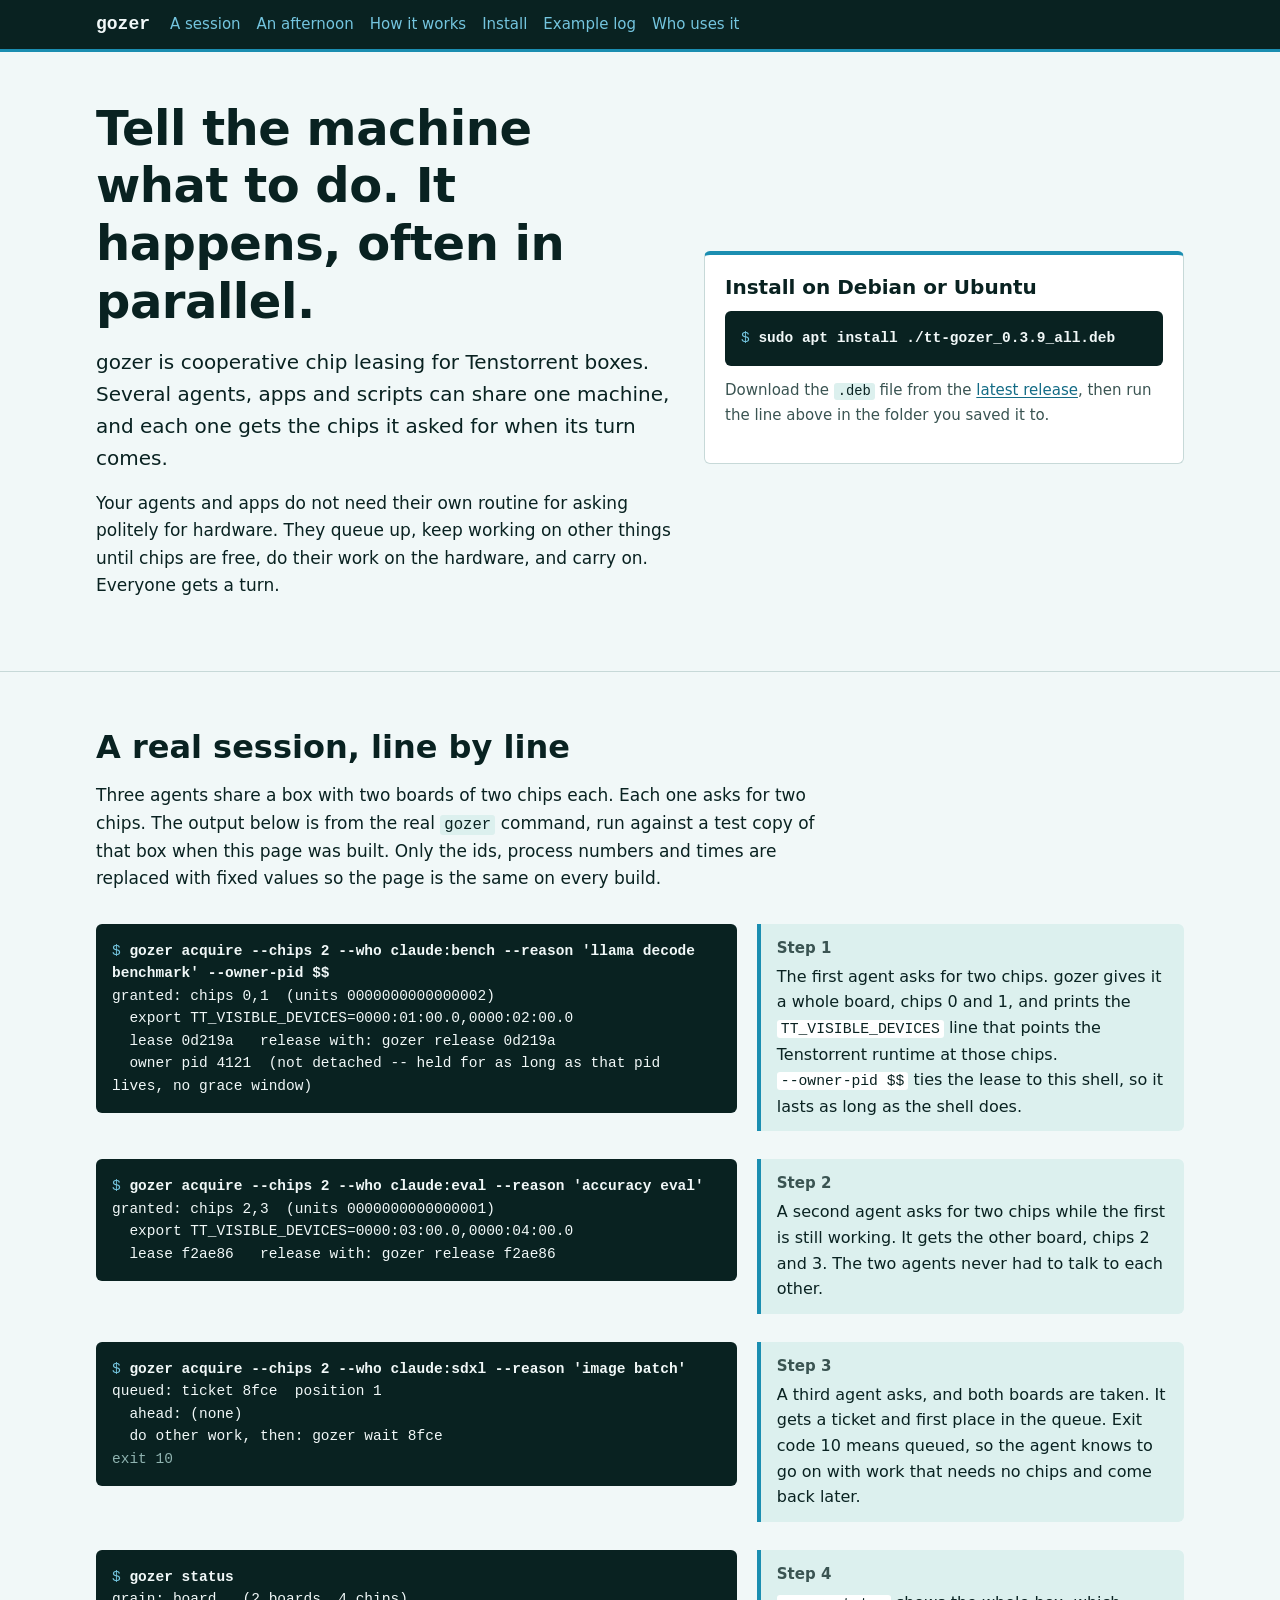
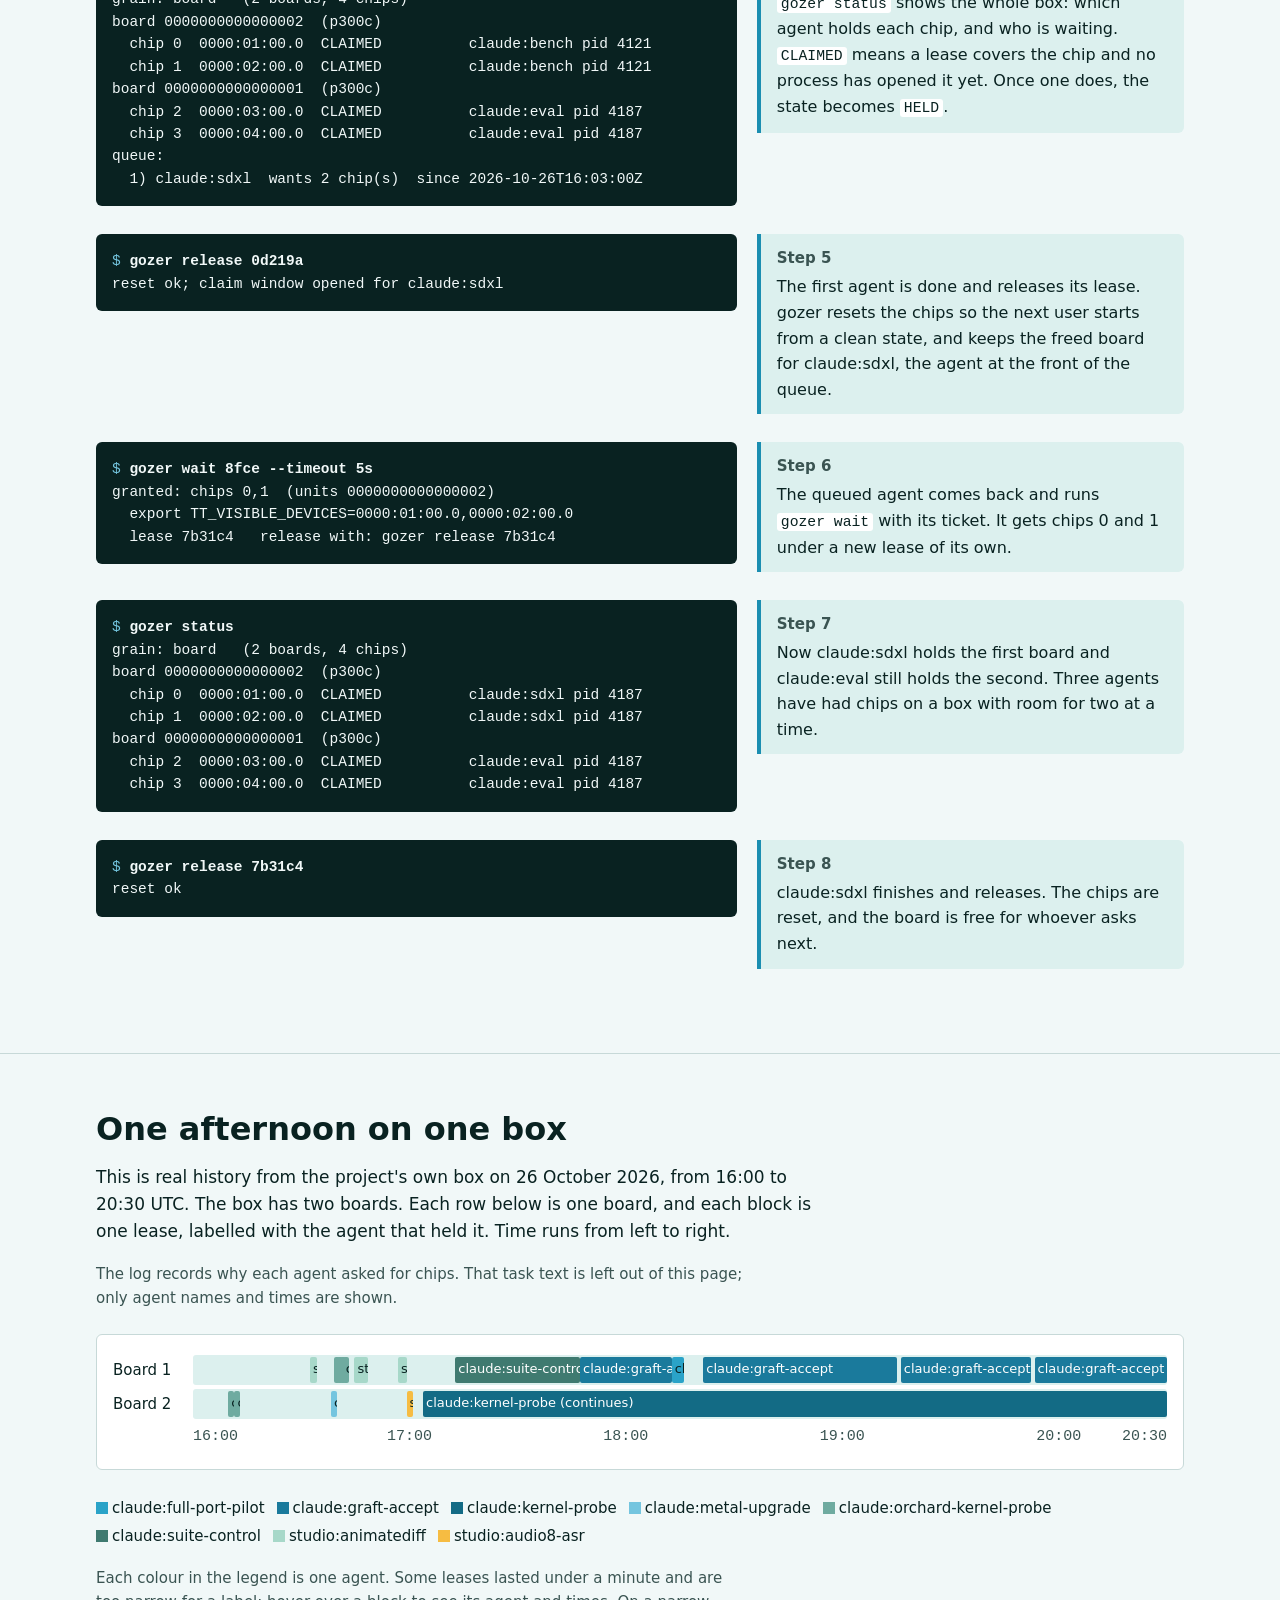
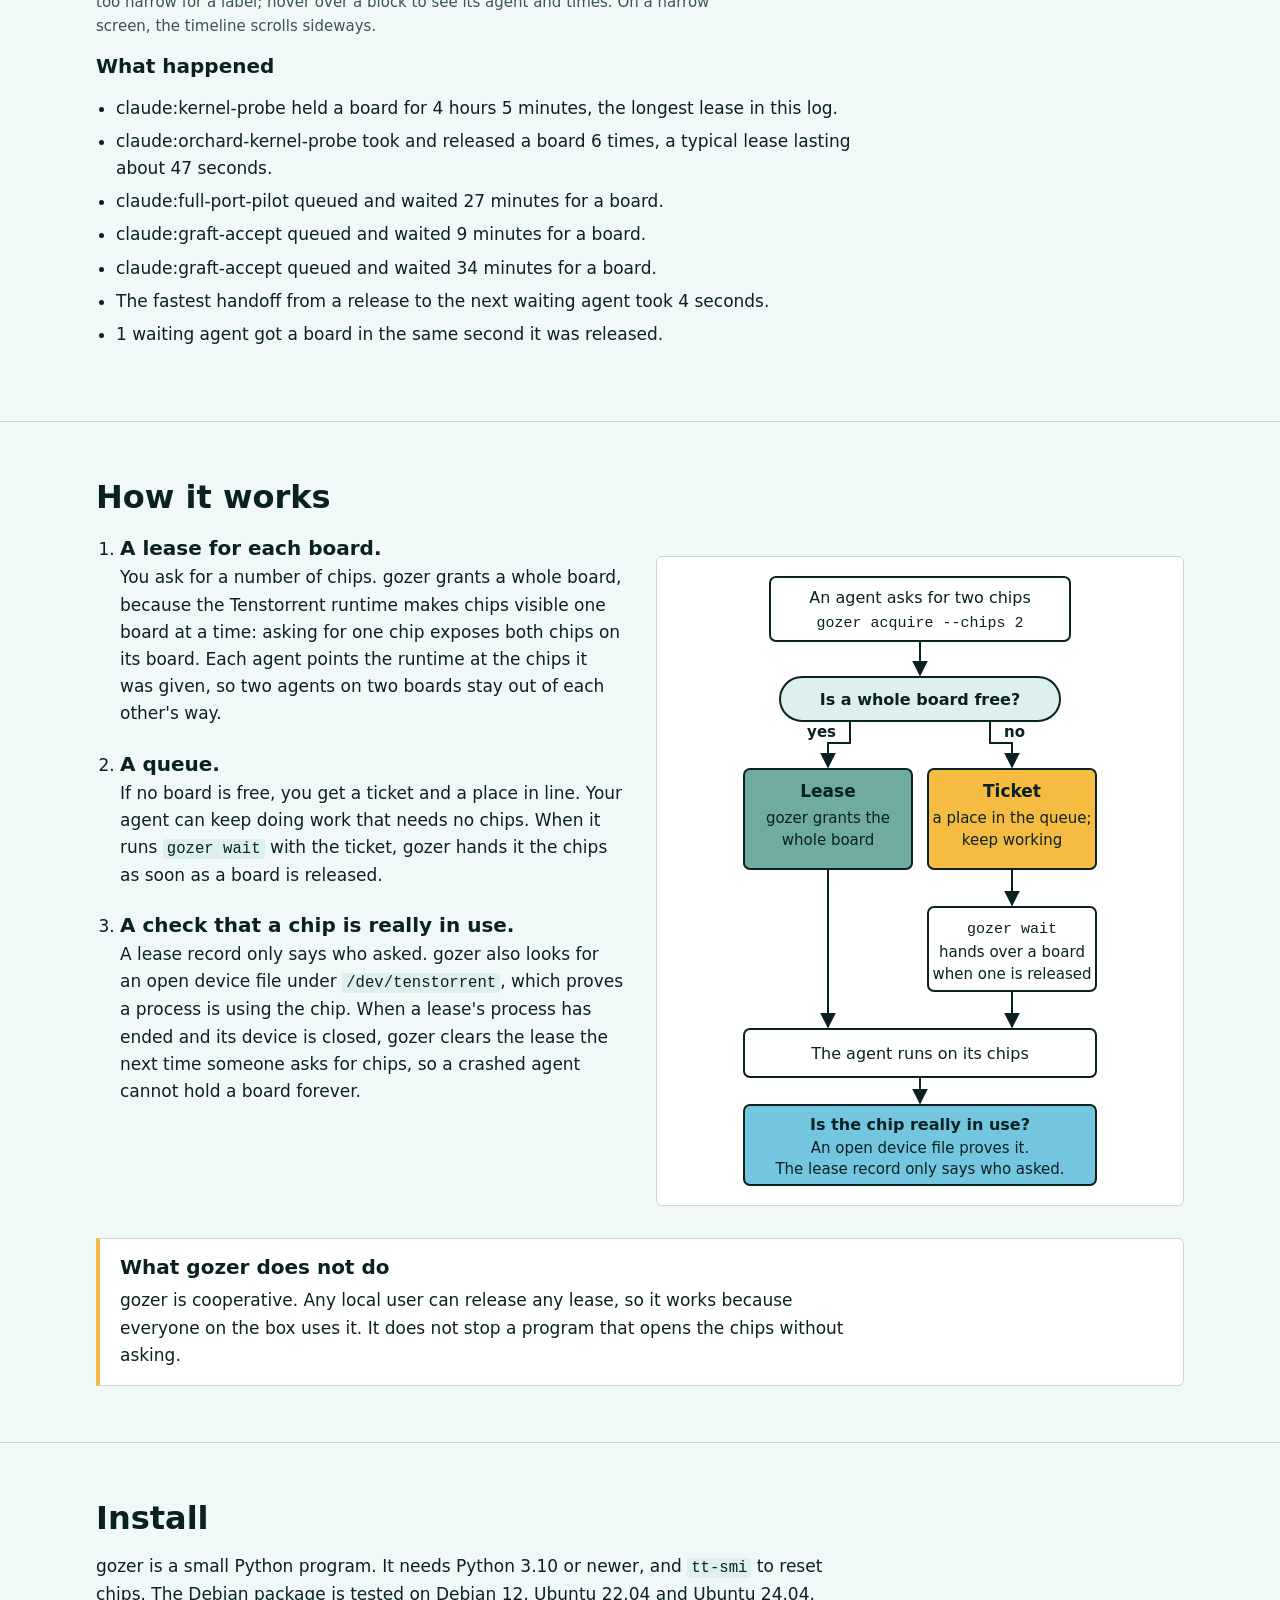
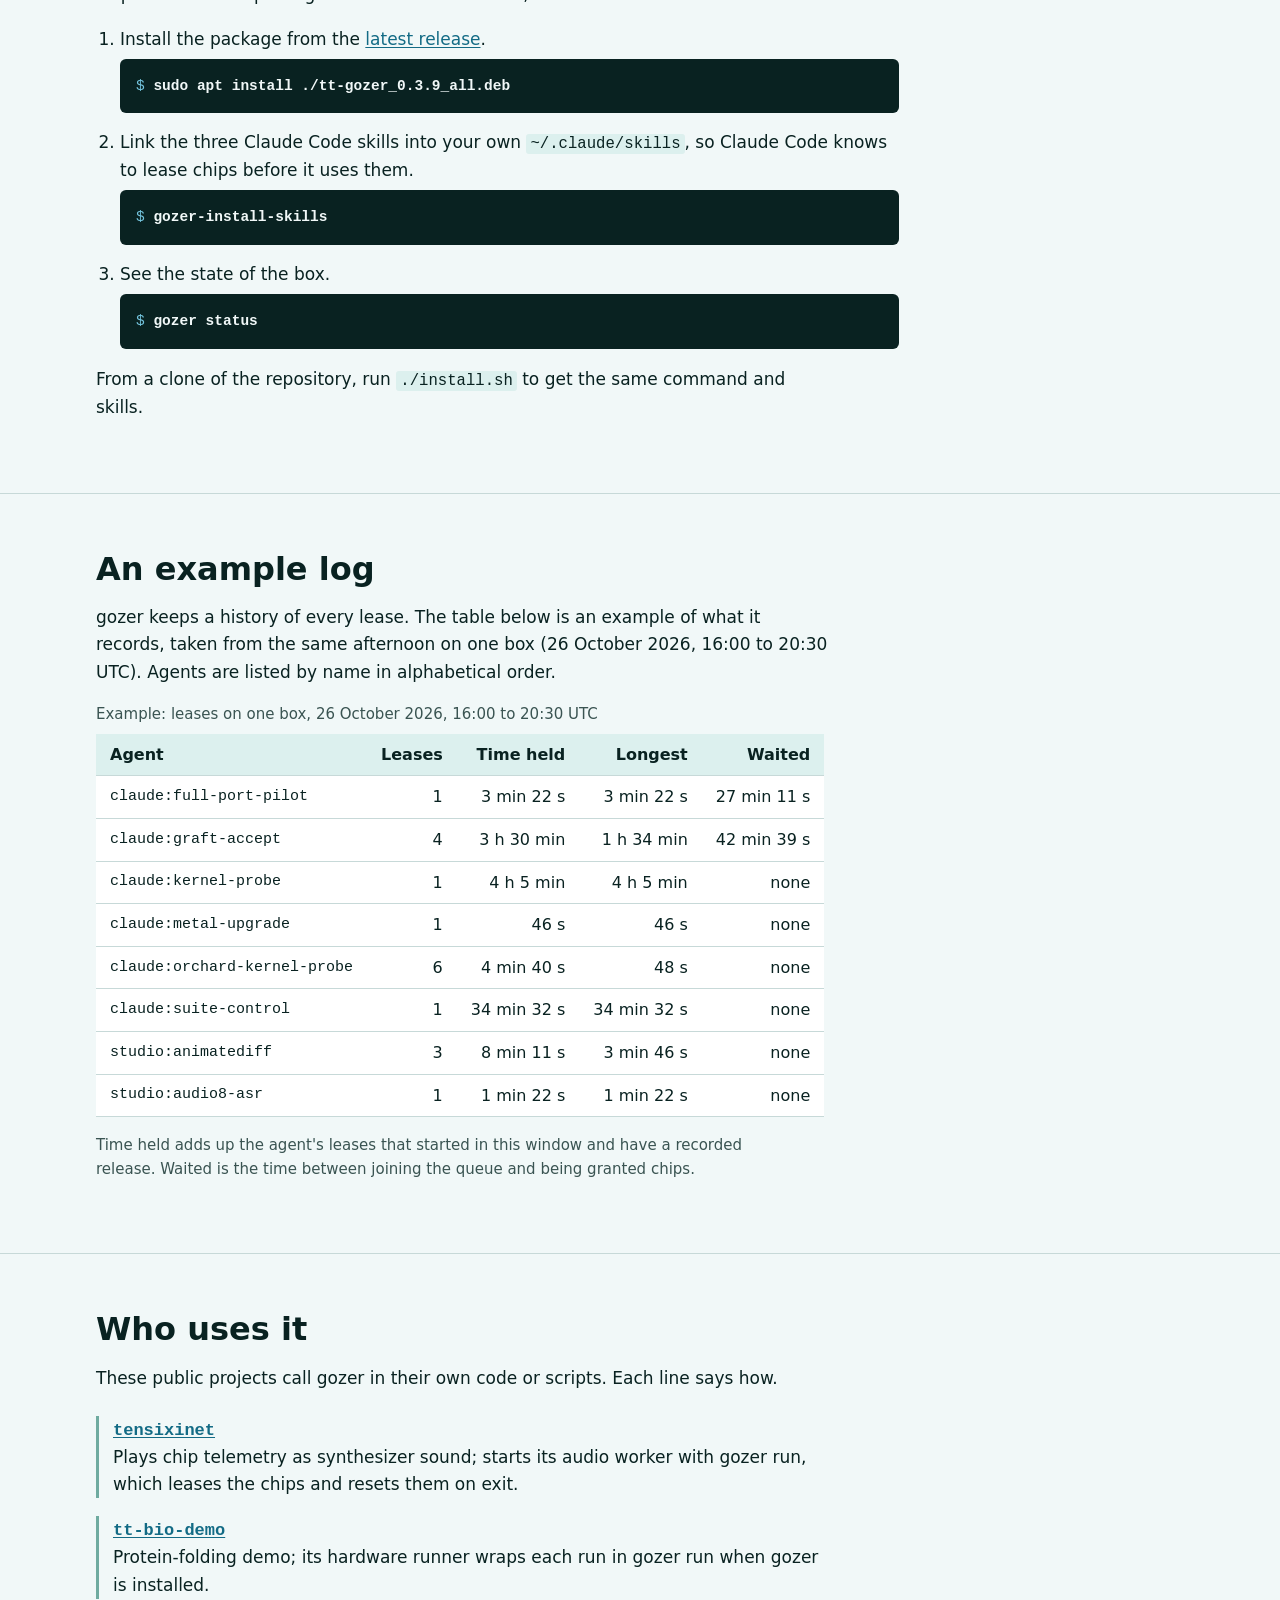
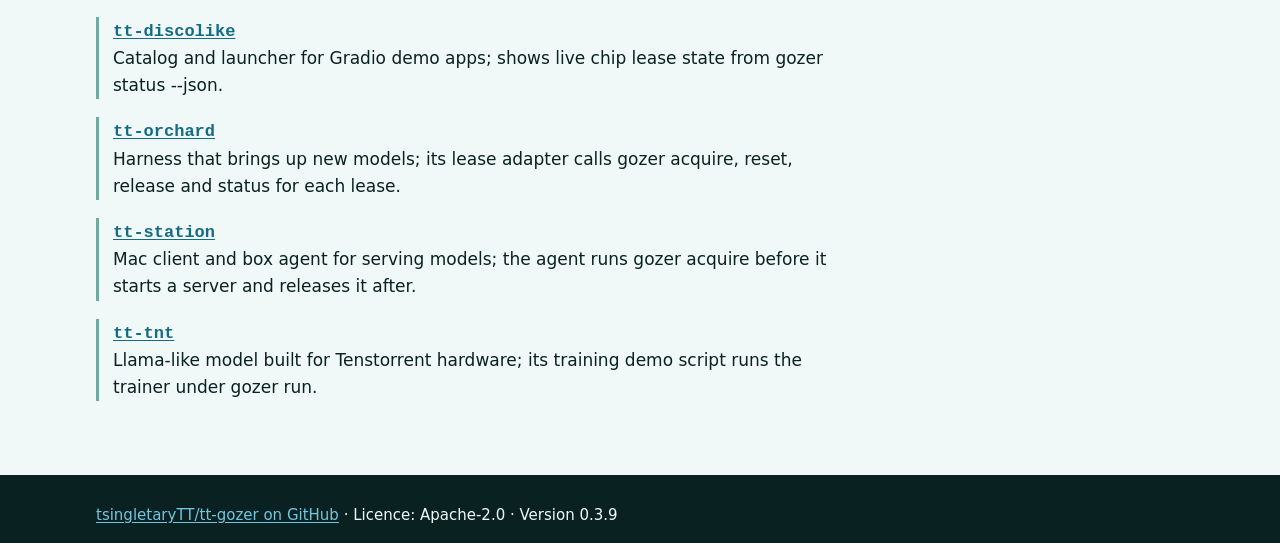
==== commit d59385cc: "site: terminal-first explainer replaces the scoreboard The page opens with a real gozer session (run" ====
--- a/docs/index.html
+++ b/docs/index.html
@@ -1,503 +1,514 @@
-<!DOCTYPE html>
+<!doctype html>
+<!-- SPDX-License-Identifier: Apache-2.0 -->
+<!-- Generated by scripts/build_site.py from site/index.template.html. Edit those, then rebuild. -->
 <html lang="en">
 <head>
-<meta charset="UTF-8">
+<meta charset="utf-8">
 <meta name="viewport" content="width=device-width, initial-scale=1">
-<title>Gozer Containment Log</title>
-<meta name="description" content="A 686-hour ledger of tt-gozer arbitrating 2 shared Blackhole boards for 71 agent sessions — who held what, who forgot to hang up, and what gozer reclaimed without anyone asking it to.">
-
-<meta property="og:type" content="website">
-<meta property="og:site_name" content="tt-gozer">
-<meta property="og:title" content="Gozer Containment Log">
-<meta property="og:description" content="686 hours, 2 boards, 71 agent identities, 21 zombie leases reclaimed automatically. tt-gozer's own history.jsonl, read back as a mainframe accounting report.">
-<meta property="og:url" content="https://tsingletarytt.github.io/tt-gozer/">
-<meta name="twitter:card" content="summary">
-<meta name="twitter:title" content="Gozer Containment Log">
-<meta name="twitter:description" content="686 hours, 2 boards, 71 agent identities, 21 zombie leases reclaimed automatically. tt-gozer's own history.jsonl, read back as a mainframe accounting report.">
-
-<link rel="icon" href="data:image/svg+xml,%3Csvg xmlns='http://www.w3.org/2000/svg' viewBox='0 0 32 32'%3E%3Crect width='32' height='32' fill='%23060b07'/%3E%3Ctext x='16' y='23' font-family='monospace' font-size='19' fill='%2345ff7a' text-anchor='middle'%3E%3E_%3C/text%3E%3C/svg%3E">
-
-<link rel="preconnect" href="https://fonts.googleapis.com">
-<link rel="preconnect" href="https://fonts.gstatic.com" crossorigin>
-<link href="https://fonts.googleapis.com/css2?family=VT323&family=IBM+Plex+Mono:wght@400;500;600;700&display=swap" rel="stylesheet">
-
+<meta name="color-scheme" content="light">
+<meta name="description" content="gozer is cooperative chip leasing for Tenstorrent boxes. Several agents, apps and scripts can share one machine and take turns on its chips.">
+<title>gozer: chip leasing for shared Tenstorrent boxes</title>
 <style>
-/* ── Design tokens ─────────────────────────────────────────────────────
-   This page is one thing pretending to be another: a Ghostbusters-style
-   containment log, printed in the visual grammar of a 1970s/80s Unix
-   timesharing accounting report (sar, who, uptime). tt-gozer's own
-   vocabulary already lives half-in that world — "gate", "gatekeeper",
-   "keymaster" are load-bearing Ghostbusters nouns for a hardware lock
-   directory — so the page just finishes the joke instead of inventing one.
-
-   Two hues, deliberately: phosphor green is "normal, system nominal" —
-   every clean release, every identity's base color. Hazard amber is the
-   one alarm state — a lease gozer had to reclaim because nobody hung up
-   the phone. Nothing else gets a third color. That restraint IS the
-   content: this report has exactly one kind of good news and one kind
-   of incident, same as the real ledger it's built from.
-   ------------------------------------------------------------------- */
+/* SPDX-License-Identifier: Apache-2.0
+   SPDX-FileCopyrightText: 2026 Tenstorrent USA, Inc.
+
+   Stylesheet for the gozer explainer page. site_build/build.py inlines it
+   into docs/index.html, so the page needs no other file.
+
+   Colours come from the Tenstorrent docs-site theme. Every colour is a
+   variable on :root; tests/test_site_build.py reads these variables and
+   checks the contrast of each text/background pair the rules below use, so
+   a new `color:` rule must use a variable that the test checks. */
+
 :root {
-  --void:         #060b07;   /* the screen behind the glass */
-  --panel:        #0d170f;   /* raised panel / table / card ground */
-  --phosphor:     #45ff7a;   /* primary glow — clean, nominal, "released" */
-  --phosphor-dim: #2e6b42;   /* secondary text, hairlines, muted labels */
-  --hazard:       #ffb100;   /* the one alarm color — "reaped" / ghosts */
-  --hazard-dim:   #7a5710;   /* hazard borders / dim hazard fills */
+  color-scheme: light;
+
+  /* palette (docs-site theme) */
+  --ink: #092221;          /* dark base: body text */
+  --bg: #F1F8F8;           /* default background */
+  --line: #C7D9D8;         /* alt background, borders */
+  --alt: #DCF0EE;          /* alt2 background: annotation panels */
+  --panel: #FFFFFF;        /* cards */
+  --accent: #1B8EB1;       /* borders, focus ring, rules (not small text: 3.5:1 on --bg) */
+  --link: #136B85;         /* links: a darker accent that reaches 5.6:1 on --bg */
+  --muted: #3A5452;        /* secondary text */
+  --teal: #74C5DF;
+  --green: #6FABA0;
+  --yellow: #F6BC42;
+  --red: #FF9E8A;
+
+  /* terminal blocks */
+  --term-bg: #092221;
+  --term-fg: #F1F8F8;
+  --term-prompt: #74C5DF;
+  --term-muted: #8FB3B0;
+
+  /* top bar */
+  --bar-bg: #092221;
+  --bar-fg: #F1F8F8;
+  --bar-link: #74C5DF;
+
+  --mono: ui-monospace, SFMono-Regular, Menlo, Consolas, monospace;
+  --sans: system-ui, -apple-system, "Segoe UI", Roboto, "Helvetica Neue", Arial, sans-serif;
+  --gutter: 16px;
+  --wide: 1120px;
+  --prose: 68ch;
 }
 
 * { box-sizing: border-box; }
-html { color-scheme: dark; }
+
+html { -webkit-text-size-adjust: 100%; scroll-padding-top: 64px; }
 
 body {
   margin: 0;
-  background: var(--void);
-  color: var(--phosphor);
-  font-family: 'IBM Plex Mono', ui-monospace, SFMono-Regular, Menlo, Consolas, monospace;
-  line-height: 1.55;
-  -webkit-font-smoothing: antialiased;
-}
-
-@media (prefers-reduced-motion: no-preference) {
-  .scanlines { animation: drift 11s linear infinite; }
-  .boot-line { animation: type 0s steps(var(--chars, 1)) forwards; animation-duration: calc(var(--chars, 1) * 16ms); animation-delay: var(--delay, 0s); width: 0; overflow: hidden; white-space: nowrap; }
-  .cursor { animation: blink 1s step-end infinite; }
-  .lease.is-live .live-pulse { animation: pulse 1.6s ease-in-out infinite; }
-}
-@keyframes drift   { from { background-position: 0 0; } to { background-position: 0 64px; } }
-@keyframes type    { to { width: 100%; } }
-@keyframes blink   { 50% { opacity: 0; } }
-@keyframes pulse   { 0%, 100% { opacity: .35; } 50% { opacity: 1; } }
-
-/* ── bezel + screen ───────────────────────────────────────────────── */
-.bezel {
-  max-width: 1040px;
-  margin: 0 auto;
-  padding: clamp(10px, 3vw, 28px);
-}
-.screen {
-  position: relative;
-  background: var(--void);
-  border: 1px solid var(--phosphor-dim);
-  border-radius: 10px;
-  box-shadow: 0 0 0 1px #000, 0 0 60px -10px rgba(69,255,122,.18) inset, 0 30px 80px -40px rgba(0,0,0,.8);
-  overflow: hidden;
-}
-.scanlines {
-  position: absolute; inset: 0; pointer-events: none; z-index: 2;
-  background-image: repeating-linear-gradient(to bottom, rgba(0,0,0,0) 0, rgba(0,0,0,0) 2px, rgba(0,0,0,.35) 3px, rgba(0,0,0,0) 4px);
-  mix-blend-mode: multiply;
-}
-.vignette {
-  position: absolute; inset: 0; pointer-events: none; z-index: 3;
-  box-shadow: inset 0 0 140px 40px rgba(0,0,0,.55);
-}
-.report {
-  position: relative; z-index: 1;
-  padding: clamp(20px, 5vw, 56px) clamp(18px, 6vw, 64px) 40px;
-}
-
-/* ── type & structure ─────────────────────────────────────────────── */
-.eyebrow {
-  font-size: .72rem; letter-spacing: .18em; text-transform: uppercase;
-  color: var(--phosphor-dim); margin: 0 0 6px;
-}
-h1.wordmark {
-  font-family: 'VT323', ui-monospace, monospace;
-  font-size: clamp(3.4rem, 13vw, 6.2rem);
-  line-height: .95; margin: 0; letter-spacing: .03em;
-  color: var(--phosphor);
-  text-shadow: 0 0 6px rgba(69,255,122,.55), 0 0 22px rgba(69,255,122,.25);
-  text-wrap: balance;
-}
-.tagline {
-  margin: 6px 0 26px; color: var(--phosphor-dim); font-size: .95rem;
-}
-.tagline em { color: var(--phosphor); font-style: normal; }
-
-.boot {
-  border: 1px dashed var(--phosphor-dim);
-  border-radius: 6px;
-  padding: 14px 16px;
-  margin: 0 0 30px;
-  font-size: .82rem;
-  color: var(--phosphor-dim);
-  background: rgba(69,255,122,.03);
-}
-.boot-line { display: block; }
-.boot-line b { color: var(--phosphor); font-weight: 600; }
-.boot-line.quote { color: var(--hazard); }
-
-p.lede { max-width: 62ch; font-size: .98rem; color: #bdf5d2; margin: 0 0 34px; }
-p.lede code { color: var(--phosphor); }
-
-h2.section {
-  font-size: .78rem; letter-spacing: .2em; text-transform: uppercase;
-  color: var(--void); background: var(--phosphor); display: inline-block;
-  padding: 3px 10px; margin: 0 0 6px; border-radius: 3px;
-}
-p.section-note { margin: 0 0 20px; color: var(--phosphor-dim); font-size: .88rem; max-width: 66ch; }
-
-section { margin-bottom: 48px; }
-
-/* ── hero stat grid ───────────────────────────────────────────────── */
-.hero-grid {
-  display: grid; gap: 14px;
-  grid-template-columns: repeat(auto-fit, minmax(150px, 1fr));
-  margin-bottom: 16px;
-}
-.stat {
-  border: 1px solid var(--phosphor-dim);
-  border-radius: 6px;
-  padding: 14px 16px;
-  background: var(--panel);
-}
-.stat .n {
-  font-family: 'VT323', monospace;
-  font-size: 2.6rem; line-height: 1;
-  color: var(--phosphor);
-  text-shadow: 0 0 8px rgba(69,255,122,.45);
-  font-variant-numeric: tabular-nums;
-}
-.stat.hazard { border-color: var(--hazard-dim); }
-.stat.hazard .n { color: var(--hazard); text-shadow: 0 0 8px rgba(255,177,0,.5); }
-.stat .l { font-size: .72rem; letter-spacing: .08em; text-transform: uppercase; color: var(--phosphor-dim); margin-top: 4px; }
-
-.pull {
-  border-left: 3px solid var(--hazard);
-  padding: 10px 16px;
-  color: var(--hazard);
-  font-size: 1.02rem;
-  background: rgba(255,177,0,.05);
-  border-radius: 0 6px 6px 0;
-  margin-top: 4px;
-}
-.pull b { font-family: 'VT323', monospace; font-size: 1.3em; }
-
-/* ── roster table ─────────────────────────────────────────────────── */
-.table-wrap { overflow-x: auto; border: 1px solid var(--phosphor-dim); border-radius: 6px; }
-table { width: 100%; border-collapse: collapse; font-size: .86rem; min-width: 640px; }
-thead th {
-  text-align: left; font-weight: 600; letter-spacing: .06em; text-transform: uppercase;
-  font-size: .7rem; color: var(--void); background: var(--phosphor);
-  padding: 8px 12px; white-space: nowrap;
-}
-tbody td { padding: 8px 12px; border-top: 1px solid rgba(46,107,66,.4); white-space: nowrap; }
-tbody tr:nth-child(odd) { background: rgba(69,255,122,.03); }
-td.num, th.num { text-align: right; font-variant-numeric: tabular-nums; }
-.who-dot { display: inline-block; width: 9px; height: 9px; border-radius: 2px; margin-right: 8px; vertical-align: middle; }
-.badge {
-  display: inline-block; font-size: .64rem; letter-spacing: .06em; text-transform: uppercase;
-  border: 1px solid var(--hazard); color: var(--hazard); padding: 1px 6px; border-radius: 3px; margin-left: 8px;
-}
-
-/* ── timeline ──────────────────────────────────────────────────────── */
-.tl-wrap { overflow-x: auto; }
-.tl { min-width: 760px; }
-.tl-lane { position: relative; margin-bottom: 22px; }
-.tl-lane .lane-label { font-size: .74rem; color: var(--phosphor-dim); letter-spacing: .06em; text-transform: uppercase; margin-bottom: 6px; }
-.tl-track {
-  position: relative; height: 40px; background: var(--panel);
-  border: 1px solid var(--phosphor-dim); border-radius: 5px; overflow: visible;
-}
-.tick {
-  position: absolute; top: -18px; bottom: -6px; border-left: 1px dashed rgba(46,107,66,.55);
-  font-size: .62rem; color: var(--phosphor-dim); white-space: nowrap; padding-left: 3px;
-}
-.tick.day { border-left: 1px solid var(--phosphor-dim); }
-.lease {
-  position: absolute; top: 5px; bottom: 5px; min-width: 3px;
-  border-radius: 2px; box-shadow: 0 0 4px rgba(0,0,0,.6);
-}
-.lease.is-reaped::after {
-  content: ""; position: absolute; inset: 0; border-radius: 2px;
-  background-image: repeating-linear-gradient(45deg, var(--hazard) 0 5px, transparent 5px 10px);
-  opacity: .65; border: 1px solid var(--hazard);
-}
-.lease.is-live { outline: 1px dashed var(--hazard); outline-offset: 1px; }
-.live-pulse { position: absolute; right: -2px; top: -2px; bottom: -2px; width: 4px; background: var(--hazard); border-radius: 2px; }
-.tl-legend { display: flex; flex-wrap: wrap; gap: 12px 20px; margin-top: 18px; font-size: .76rem; color: var(--phosphor-dim); }
-.tl-legend span { display: inline-flex; align-items: center; gap: 6px; }
-.tl-legend .swatch { width: 11px; height: 11px; border-radius: 2px; display: inline-block; }
-.tl-legend .swatch.reap { background: var(--panel); background-image: repeating-linear-gradient(45deg, var(--hazard) 0 3px, transparent 3px 6px); border: 1px solid var(--hazard); }
-.tl-legend .swatch.live { background: var(--panel); outline: 1px dashed var(--hazard); }
-
-/* ── containment log (incidents) ─────────────────────────────────── */
-.incident {
-  border: 1px solid var(--hazard-dim); border-radius: 6px;
-  padding: 12px 16px; margin-bottom: 10px; background: var(--panel);
-  display: grid; grid-template-columns: auto 1fr auto; gap: 4px 16px; align-items: baseline;
-}
-.incident.headline { border-color: var(--hazard); background: rgba(255,177,0,.06); grid-template-columns: 1fr; padding: 18px 20px; }
-.incident.headline .tag { color: var(--hazard); font-size: .68rem; letter-spacing: .12em; text-transform: uppercase; }
-.incident.headline .n { font-family: 'VT323', monospace; font-size: 3rem; color: var(--hazard); line-height: 1; text-shadow: 0 0 8px rgba(255,177,0,.5); }
-.incident .who { color: var(--phosphor); font-weight: 600; grid-column: 1 / 2; }
-.incident .reason { color: #bdf5d2; grid-column: 1 / -1; font-size: .86rem; }
-.incident .meta { color: var(--phosphor-dim); font-size: .78rem; grid-column: 1 / -1; }
-.incident .dur { color: var(--hazard); font-variant-numeric: tabular-nums; text-align: right; grid-column: 2 / 3; justify-self: end; }
-.incident-note { margin-top: 14px; color: var(--phosphor-dim); font-size: .84rem; max-width: 68ch; }
-
-/* ── footer ───────────────────────────────────────────────────────── */
-footer {
-  border-top: 1px dashed var(--phosphor-dim);
-  padding-top: 20px; margin-top: 12px;
-  font-size: .82rem; color: var(--phosphor-dim);
-}
-footer .shutdown b { color: var(--phosphor); }
-footer .cursor { display: inline-block; width: 9px; height: 15px; background: var(--phosphor); vertical-align: text-bottom; }
-footer a { color: var(--phosphor); }
-footer p { margin: 3px 0; }
+  background: var(--bg);
+  color: var(--ink);
+  font-family: var(--sans);
+  font-size: 17px;
+  line-height: 1.6;
+  overflow-wrap: break-word;
+}
+
+/* One type scale: 17 body, 15 small, 20 lead, 26 h3-ish, 32 h2, 40 h1. */
+h1, h2, h3 { line-height: 1.2; margin: 0 0 16px; }
+h1 { font-size: 40px; letter-spacing: -0.01em; }
+h2 { font-size: 32px; }
+h3 { font-size: 20px; }
+p, li { max-width: var(--prose); }
+p { margin: 0 0 16px; }
+.lead { font-size: 20px; }
+.small { font-size: 15px; color: var(--muted); }
+
+a { color: var(--link); text-decoration: underline; text-underline-offset: 2px; }
+a:hover { text-decoration-thickness: 2px; }
+:focus-visible { outline: 3px solid var(--accent); outline-offset: 2px; border-radius: 2px; }
+
+code { font-family: var(--mono); font-size: 0.92em; background: var(--alt); color: var(--ink); padding: 1px 4px; border-radius: 3px; }
+
+/* ----- top bar ------------------------------------------------------------ */
+.bar {
+  position: sticky; top: 0; z-index: 10;
+  background: var(--bar-bg); color: var(--bar-fg);
+  border-bottom: 3px solid var(--accent);
+}
+.bar-inner {
+  max-width: var(--wide); margin: 0 auto; padding: 10px var(--gutter);
+  display: flex; flex-wrap: wrap; align-items: baseline; gap: 4px 20px;
+}
+.bar .name { font-family: var(--mono); font-weight: 700; font-size: 18px; color: var(--bar-fg); text-decoration: none; }
+.bar nav ul { list-style: none; margin: 0; padding: 0; display: flex; flex-wrap: wrap; gap: 4px 16px; }
+.bar nav a { color: var(--bar-link); font-size: 15px; text-decoration: none; }
+.bar nav a:hover { text-decoration: underline; }
+.bar :focus-visible { outline-color: var(--bar-link); }
+
+/* ----- layout ------------------------------------------------------------- */
+main { display: block; }
+section { padding: 56px 0; border-bottom: 1px solid var(--line); }
+section:last-of-type { border-bottom: 0; }
+.wrap { max-width: var(--wide); margin: 0 auto; padding: 0 var(--gutter); }
+
+/* ----- hero --------------------------------------------------------------- */
+#hero { padding-top: 48px; }
+.hero-grid { display: grid; gap: 32px; grid-template-columns: minmax(0, 1fr); }
+.card {
+  background: var(--panel); color: var(--ink);
+  border: 1px solid var(--line); border-top: 4px solid var(--accent);
+  border-radius: 6px; padding: 20px;
+}
+.card h2 { font-size: 20px; margin-bottom: 12px; }
+.card p { font-size: 15px; color: var(--muted); }
+/* The install line wraps at its spaces on a narrow screen; the file name
+   (.nw) stays on one line. */
+.card .term { margin-bottom: 12px; }
+.card .term, .install-steps .term { white-space: pre-wrap; }
+.term .nw { white-space: nowrap; }
+
+/* ----- terminal blocks ---------------------------------------------------- */
+.term {
+  margin: 0;
+  background: var(--term-bg); color: var(--term-fg);
+  font-family: var(--mono); font-size: 14.5px; line-height: 1.55;
+  padding: 16px; border-radius: 6px;
+  max-width: 100%;
+  overflow-x: auto;
+  white-space: pre;
+  tab-size: 4;
+}
+.term .prompt { color: var(--term-prompt); user-select: none; }
+.term .cmd { color: var(--term-fg); font-weight: 700; }
+.term .exit { color: var(--term-muted); }
+
+/* One step of the session: terminal block, then the note beside it. */
+.steps { list-style: none; margin: 32px 0 0; padding: 0; counter-reset: step; }
+.step {
+  display: grid; gap: 12px; grid-template-columns: minmax(0, 1fr);
+  margin: 0 0 28px; max-width: none;
+}
+.note {
+  background: var(--alt); color: var(--ink);
+  border-left: 4px solid var(--accent); border-radius: 0 6px 6px 0;
+  padding: 12px 16px; font-size: 16px;
+}
+.note p { margin: 0; }
+.note code { white-space: nowrap; background: var(--panel); }
+.note .num { display: block; font-size: 15px; font-weight: 700; color: var(--muted); margin-bottom: 4px; }
+
+/* ----- afternoon ---------------------------------------------------------- */
+.figure {
+  max-width: 100%;
+  overflow-x: auto;
+  background: var(--panel); border: 1px solid var(--line); border-radius: 6px;
+  padding: 16px; margin: 24px 0;
+}
+/* The timeline is 4.5 hours wide; below this width it scrolls inside its frame. */
+.timeline { min-width: 720px; }
+/* lanes_html sets small inline sizes; raise them for reading. */
+.timeline .lease { font-size: 13px !important; line-height: 24px; }
+.timeline .lane > span { font-size: 15px !important; flex-basis: 72px !important; }
+.legend-wrap .legend { margin: 0 0 16px !important; }
+.legend-wrap .legend li { font-size: 15px !important; }
+.timeline .lane > div { height: 30px !important; }
+/* lanes_html prints the window's start and end as raw timestamps; the page
+   shows hour marks (build._hours_html) in their place. */
+.timeline .lanes > div:not(.lane):not(.hours) { display: none !important; }
+.hours {
+  position: relative; height: 24px;
+  margin: 6px 0 4px 80px; font-size: 15px; color: var(--muted);
+  font-family: var(--mono); white-space: nowrap;
+}
+.captions { padding-left: 20px; }
+.captions li { margin-bottom: 6px; }
+
+/* ----- how it works ------------------------------------------------------- */
+.how-grid { display: grid; gap: 32px; grid-template-columns: minmax(0, 1fr); align-items: start; }
+.how-steps { padding-left: 24px; margin: 0; }
+.how-steps li { margin-bottom: 20px; }
+.how-steps li strong { display: block; font-size: 20px; }
+.how .figure svg { display: block; width: 100%; max-width: 360px; height: auto; margin: 0 auto; }
+.aside {
+  background: var(--panel); color: var(--ink);
+  border: 1px solid var(--line); border-left: 4px solid var(--yellow);
+  border-radius: 0 6px 6px 0; padding: 16px 20px; margin-top: 8px;
+}
+.aside h3 { margin-bottom: 8px; }
+.aside p { margin: 0; }
+
+/* ----- install ------------------------------------------------------------ */
+.install-steps { padding-left: 24px; }
+.install-steps li { margin-bottom: 16px; max-width: 72ch; }
+.install-steps .term { margin-top: 6px; }
+
+/* ----- example log -------------------------------------------------------- */
+.table-wrap {
+  max-width: 100%;
+  overflow-x: auto;
+  margin: 16px 0;
+}
+caption { text-align: left; padding: 0 0 8px; }
+table { border-collapse: collapse; background: var(--panel); color: var(--ink); font-size: 16px; min-width: 520px; }
+th, td { text-align: left; padding: 8px 14px; border-bottom: 1px solid var(--line); white-space: nowrap; }
+th { background: var(--alt); color: var(--ink); font-weight: 700; }
+td.n { text-align: right; font-variant-numeric: tabular-nums; }
+th.n { text-align: right; }
+td.who { font-family: var(--mono); font-size: 15px; }
+.nw { white-space: nowrap; }
+
+/* ----- users -------------------------------------------------------------- */
+.users { list-style: none; padding: 0; margin: 24px 0 0; }
+.users li { margin: 0 0 18px; padding-left: 14px; border-left: 3px solid var(--green); }
+.users a { font-family: var(--mono); font-weight: 700; }
+
+/* ----- footer ------------------------------------------------------------- */
+footer { background: var(--bar-bg); color: var(--bar-fg); padding: 28px 0; font-size: 15px; }
+footer a { color: var(--bar-link); }
+footer p { margin: 0; }
+
+/* ----- wide screens ------------------------------------------------------- */
+@media (min-width: 900px) {
+  .hero-grid { grid-template-columns: minmax(0, 1fr) minmax(0, 480px); align-items: center; }
+  .step { grid-template-columns: minmax(0, 3fr) minmax(0, 2fr); gap: 20px; align-items: start; }
+  /* Room enough to wrap the few long lines in place, so nothing is hidden. */
+  .step .term { white-space: pre-wrap; }
+  .how-grid { grid-template-columns: minmax(0, 1fr) minmax(0, 1fr); }
+  h1 { font-size: 48px; }
+}
+
+@media (max-width: 480px) {
+  h1 { font-size: 32px; }
+  h2 { font-size: 27px; }
+  section { padding: 40px 0; }
+  .term { font-size: 13.5px; padding: 12px; }
+  .figure { padding: 8px; }
+  /* The example table fits a phone: names break after the colon, durations wrap. */
+  table { min-width: 0; width: 100%; font-size: 13.5px; }
+  th, td { padding: 6px 3px; white-space: normal; }
+  th { font-size: 13px; }
+  th:first-child, td:first-child { padding-left: 4px; }
+  th:last-child, td:last-child { padding-right: 4px; }
+  td.who { font-size: 12px; padding-right: 0; }
+  td.who .nw { display: block; }
+}
 </style>
 </head>
 <body>
-<div class="bezel">
-  <div class="screen">
-    <div class="scanlines"></div>
-    <div class="vignette"></div>
-    <div class="report">
-
-      <p class="eyebrow">Tenstorrent Blackhole · Time-Sharing System</p>
-      <h1 class="wordmark">GOZER</h1>
-      <p class="tagline">Containment Log — report period <em>2026-09-03 → 2026-10-01</em></p>
-
-      <div class="boot" id="boot">
-        <span class="boot-line" data-text="BOARDS 2 · CHIPS 4 · ROOT /tmp/tt-gozer"></span>
-        <span class="boot-line" data-text="WINDOW 2026-09-03T00:24:57Z .. 2026-10-01T14:39:48Z  (686h 15m)"></span>
-        <span class="boot-line" data-text="SOURCE history.jsonl — append-only, does not survive reboot"></span>
-        <span class="boot-line quote" data-text='&quot;Who ya gonna call?&quot; — apparently, gozer.'></span>
+<header class="bar">
+  <div class="bar-inner">
+    <a class="name" href="#hero">gozer</a>
+    <nav aria-label="Sections">
+      <ul>
+        <li><a href="#session">A session</a></li>
+        <li><a href="#afternoon">An afternoon</a></li>
+        <li><a href="#how">How it works</a></li>
+        <li><a href="#install">Install</a></li>
+        <li><a href="#example-log">Example log</a></li>
+        <li><a href="#users">Who uses it</a></li>
+      </ul>
+    </nav>
+  </div>
+</header>
+<main>
+
+<section id="hero">
+  <div class="wrap hero-grid">
+    <div>
+      <h1>Tell the machine what to do. It happens, often in parallel.</h1>
+      <p class="lead">gozer is cooperative chip leasing for Tenstorrent boxes. Several agents, apps and scripts can share one machine, and each one gets the chips it asked for when its turn comes.</p>
+      <p>Your agents and apps do not need their own routine for asking politely for hardware. They queue up, keep working on other things until chips are free, do their work on the hardware, and carry on. Everyone gets a turn.</p>
+    </div>
+    <div class="card">
+      <h2>Install on Debian or Ubuntu</h2>
+<pre class="term"><span class="prompt">$ </span><span class="cmd">sudo apt install <span class="nw">./tt-gozer_0.3.9_all.deb</span></span></pre>
+      <p>Download the <code>.deb</code> file from the <a href="https://github.com/tsingletaryTT/tt-gozer/releases/latest">latest release</a>, then run the line above in the folder you saved it to.</p>
+    </div>
+  </div>
+</section>
+
+<section id="session">
+  <div class="wrap">
+    <h2>A real session, line by line</h2>
+    <p>Three agents share a box with two boards of two chips each. Each one asks for two chips. The output below is from the real <code>gozer</code> command, run against a test copy of that box when this page was built. Only the ids, process numbers and times are replaced with fixed values so the page is the same on every build.</p>
+    <ol class="steps">
+      <li class="step">
+<pre class="term"><span class="prompt">$ </span><span class="cmd">gozer acquire --chips 2 --who claude:bench --reason 'llama decode benchmark' --owner-pid $$</span>
+granted: chips 0,1  (units 0000000000000002)
+  export TT_VISIBLE_DEVICES=0000:01:00.0,0000:02:00.0
+  lease 0d219a   release with: gozer release 0d219a
+  owner pid 4121  (not detached -- held for as long as that pid lives, no grace window)</pre>
+        <div class="note"><span class="num">Step 1</span><p>The first agent asks for two chips. gozer gives it a whole board, chips 0 and 1, and prints the <code>TT_VISIBLE_DEVICES</code> line that points the Tenstorrent runtime at those chips. <code>--owner-pid $$</code> ties the lease to this shell, so it lasts as long as the shell does.</p></div>
+      </li>
+      <li class="step">
+<pre class="term"><span class="prompt">$ </span><span class="cmd">gozer acquire --chips 2 --who claude:eval --reason 'accuracy eval'</span>
+granted: chips 2,3  (units 0000000000000001)
+  export TT_VISIBLE_DEVICES=0000:03:00.0,0000:04:00.0
+  lease f2ae86   release with: gozer release f2ae86</pre>
+        <div class="note"><span class="num">Step 2</span><p>A second agent asks for two chips while the first is still working. It gets the other board, chips 2 and 3. The two agents never had to talk to each other.</p></div>
+      </li>
+      <li class="step">
+<pre class="term"><span class="prompt">$ </span><span class="cmd">gozer acquire --chips 2 --who claude:sdxl --reason 'image batch'</span>
+queued: ticket 8fce  position 1
+  ahead: (none)
+  do other work, then: gozer wait 8fce
+<span class="exit">exit 10</span></pre>
+        <div class="note"><span class="num">Step 3</span><p>A third agent asks, and both boards are taken. It gets a ticket and first place in the queue. Exit code 10 means queued, so the agent knows to go on with work that needs no chips and come back later.</p></div>
+      </li>
+      <li class="step">
+<pre class="term"><span class="prompt">$ </span><span class="cmd">gozer status</span>
+grain: board   (2 boards, 4 chips)
+board 0000000000000002  (p300c)
+  chip 0  0000:01:00.0  CLAIMED          claude:bench pid 4121
+  chip 1  0000:02:00.0  CLAIMED          claude:bench pid 4121
+board 0000000000000001  (p300c)
+  chip 2  0000:03:00.0  CLAIMED          claude:eval pid 4187
+  chip 3  0000:04:00.0  CLAIMED          claude:eval pid 4187
+queue:
+  1) claude:sdxl  wants 2 chip(s)  since 2026-10-26T16:03:00Z</pre>
+        <div class="note"><span class="num">Step 4</span><p><code>gozer status</code> shows the whole box: which agent holds each chip, and who is waiting. <code>CLAIMED</code> means a lease covers the chip and no process has opened it yet. Once one does, the state becomes <code>HELD</code>.</p></div>
+      </li>
+      <li class="step">
+<pre class="term"><span class="prompt">$ </span><span class="cmd">gozer release 0d219a</span>
+reset ok; claim window opened for claude:sdxl</pre>
+        <div class="note"><span class="num">Step 5</span><p>The first agent is done and releases its lease. gozer resets the chips so the next user starts from a clean state, and keeps the freed board for claude:sdxl, the agent at the front of the queue.</p></div>
+      </li>
+      <li class="step">
+<pre class="term"><span class="prompt">$ </span><span class="cmd">gozer wait 8fce --timeout 5s</span>
+granted: chips 0,1  (units 0000000000000002)
+  export TT_VISIBLE_DEVICES=0000:01:00.0,0000:02:00.0
+  lease 7b31c4   release with: gozer release 7b31c4</pre>
+        <div class="note"><span class="num">Step 6</span><p>The queued agent comes back and runs <code>gozer wait</code> with its ticket. It gets chips 0 and 1 under a new lease of its own.</p></div>
+      </li>
+      <li class="step">
+<pre class="term"><span class="prompt">$ </span><span class="cmd">gozer status</span>
+grain: board   (2 boards, 4 chips)
+board 0000000000000002  (p300c)
+  chip 0  0000:01:00.0  CLAIMED          claude:sdxl pid 4187
+  chip 1  0000:02:00.0  CLAIMED          claude:sdxl pid 4187
+board 0000000000000001  (p300c)
+  chip 2  0000:03:00.0  CLAIMED          claude:eval pid 4187
+  chip 3  0000:04:00.0  CLAIMED          claude:eval pid 4187</pre>
+        <div class="note"><span class="num">Step 7</span><p>Now claude:sdxl holds the first board and claude:eval still holds the second. Three agents have had chips on a box with room for two at a time.</p></div>
+      </li>
+      <li class="step">
+<pre class="term"><span class="prompt">$ </span><span class="cmd">gozer release 7b31c4</span>
+reset ok</pre>
+        <div class="note"><span class="num">Step 8</span><p>claude:sdxl finishes and releases. The chips are reset, and the board is free for whoever asks next.</p></div>
+      </li>
+    </ol>
+  </div>
+</section>
+
+<section id="afternoon">
+  <div class="wrap">
+    <h2>One afternoon on one box</h2>
+    <p>This is real history from the project's own box on 26 October 2026, from 16:00 to 20:30 UTC. The box has two boards. Each row below is one board, and each block is one lease, labelled with the agent that held it. Time runs from left to right.</p>
+    <p class="small">The log records why each agent asked for chips. That task text is left out of this page; only agent names and times are shown.</p>
+    <div class="figure" role="group" aria-label="Timeline of leases on two boards, 16:00 to 20:30 UTC">
+      <div class="timeline">
+<!--data-->
+<div class="lanes" style="width:100%"><div class="lane" style="display:flex;align-items:center;gap:8px;margin:4px 0"><span style="flex:0 0 64px;font-size:12px">Board 1</span><div style="position:relative;flex:1 1 auto;height:28px;background:#DCF0EE;border-radius:3px"><div class="lease" style="position:absolute;top:2px;bottom:2px;left:12.02%;width:0.70%;background:#A7D8C9;color:#092221;overflow:hidden;white-space:nowrap;font-size:11px;padding:0 3px;box-sizing:border-box;border-radius:2px" title="studio:animatediff, 2026-10-26T16:32:27Z to 2026-10-26T16:34:20Z">studio:animatediff</div><div class="lease" style="position:absolute;top:2px;bottom:2px;left:14.50%;width:0.30%;background:#6FABA0;color:#092221;overflow:hidden;white-space:nowrap;font-size:11px;padding:0 3px;box-sizing:border-box;border-radius:2px" title="claude:orchard-kernel-probe, 2026-10-26T16:39:09Z to 2026-10-26T16:39:56Z">claude:orchard-kernel-probe</div><div class="lease" style="position:absolute;top:2px;bottom:2px;left:14.79%;width:0.30%;background:#6FABA0;color:#092221;overflow:hidden;white-space:nowrap;font-size:11px;padding:0 3px;box-sizing:border-box;border-radius:2px" title="claude:orchard-kernel-probe, 2026-10-26T16:39:56Z to 2026-10-26T16:40:43Z">claude:orchard-kernel-probe</div><div class="lease" style="position:absolute;top:2px;bottom:2px;left:15.08%;width:0.30%;background:#6FABA0;color:#092221;overflow:hidden;white-space:nowrap;font-size:11px;padding:0 3px;box-sizing:border-box;border-radius:2px" title="claude:orchard-kernel-probe, 2026-10-26T16:40:43Z to 2026-10-26T16:41:31Z">claude:orchard-kernel-probe</div><div class="lease" style="position:absolute;top:2px;bottom:2px;left:15.38%;width:0.30%;background:#6FABA0;color:#092221;overflow:hidden;white-space:nowrap;font-size:11px;padding:0 3px;box-sizing:border-box;border-radius:2px" title="claude:orchard-kernel-probe, 2026-10-26T16:41:31Z to 2026-10-26T16:42:18Z">claude:orchard-kernel-probe</div><div class="lease" style="position:absolute;top:2px;bottom:2px;left:16.57%;width:1.40%;background:#A7D8C9;color:#092221;overflow:hidden;white-space:nowrap;font-size:11px;padding:0 3px;box-sizing:border-box;border-radius:2px" title="studio:animatediff, 2026-10-26T16:44:45Z to 2026-10-26T16:48:31Z">studio:animatediff</div><div class="lease" style="position:absolute;top:2px;bottom:2px;left:21.06%;width:0.94%;background:#A7D8C9;color:#092221;overflow:hidden;white-space:nowrap;font-size:11px;padding:0 3px;box-sizing:border-box;border-radius:2px" title="studio:animatediff, 2026-10-26T16:56:52Z to 2026-10-26T16:59:24Z">studio:animatediff</div><div class="lease" style="position:absolute;top:2px;bottom:2px;left:26.93%;width:12.79%;background:#3F7A70;color:#FFFFFF;overflow:hidden;white-space:nowrap;font-size:11px;padding:0 3px;box-sizing:border-box;border-radius:2px" title="claude:suite-control, 2026-10-26T17:12:42Z to 2026-10-26T17:47:14Z">claude:suite-control</div><div class="lease" style="position:absolute;top:2px;bottom:2px;left:39.74%;width:9.41%;background:#1A7A9C;color:#FFFFFF;overflow:hidden;white-space:nowrap;font-size:11px;padding:0 3px;box-sizing:border-box;border-radius:2px" title="claude:graft-accept, 2026-10-26T17:47:18Z to 2026-10-26T18:12:42Z">claude:graft-accept</div><div class="lease" style="position:absolute;top:2px;bottom:2px;left:49.15%;width:1.25%;background:#2AA3C8;color:#092221;overflow:hidden;white-space:nowrap;font-size:11px;padding:0 3px;box-sizing:border-box;border-radius:2px" title="claude:full-port-pilot, 2026-10-26T18:12:42Z to 2026-10-26T18:16:04Z">claude:full-port-pilot</div><div class="lease" style="position:absolute;top:2px;bottom:2px;left:52.39%;width:19.88%;background:#1A7A9C;color:#FFFFFF;overflow:hidden;white-space:nowrap;font-size:11px;padding:0 3px;box-sizing:border-box;border-radius:2px" title="claude:graft-accept, 2026-10-26T18:21:27Z to 2026-10-26T19:15:08Z">claude:graft-accept</div><div class="lease" style="position:absolute;top:2px;bottom:2px;left:72.67%;width:13.38%;background:#1A7A9C;color:#FFFFFF;overflow:hidden;white-space:nowrap;font-size:11px;padding:0 3px;box-sizing:border-box;border-radius:2px" title="claude:graft-accept, 2026-10-26T19:16:12Z to 2026-10-26T19:52:20Z">claude:graft-accept</div><div class="lease" style="position:absolute;top:2px;bottom:2px;left:86.40%;width:13.60%;background:#1A7A9C;color:#FFFFFF;overflow:hidden;white-space:nowrap;font-size:11px;padding:0 3px;box-sizing:border-box;border-radius:2px" title="claude:graft-accept, 2026-10-26T19:53:16Z to 2026-10-26T21:28:14Z (continues)">claude:graft-accept (continues)</div></div></div><div class="lane" style="display:flex;align-items:center;gap:8px;margin:4px 0"><span style="flex:0 0 64px;font-size:12px">Board 2</span><div style="position:relative;flex:1 1 auto;height:28px;background:#DCF0EE;border-radius:3px"><div class="lease" style="position:absolute;top:2px;bottom:2px;left:3.63%;width:0.30%;background:#6FABA0;color:#092221;overflow:hidden;white-space:nowrap;font-size:11px;padding:0 3px;box-sizing:border-box;border-radius:2px" title="claude:orchard-kernel-probe, 2026-10-26T16:09:48Z to 2026-10-26T16:10:34Z">claude:orchard-kernel-probe</div><div class="lease" style="position:absolute;top:2px;bottom:2px;left:4.26%;width:0.30%;background:#6FABA0;color:#092221;overflow:hidden;white-space:nowrap;font-size:11px;padding:0 3px;box-sizing:border-box;border-radius:2px" title="claude:orchard-kernel-probe, 2026-10-26T16:11:30Z to 2026-10-26T16:12:15Z">claude:orchard-kernel-probe</div><div class="lease" style="position:absolute;top:2px;bottom:2px;left:14.16%;width:0.30%;background:#74C5DF;color:#092221;overflow:hidden;white-space:nowrap;font-size:11px;padding:0 3px;box-sizing:border-box;border-radius:2px" title="claude:metal-upgrade, 2026-10-26T16:38:14Z to 2026-10-26T16:39:00Z">claude:metal-upgrade</div><div class="lease" style="position:absolute;top:2px;bottom:2px;left:21.92%;width:0.51%;background:#F6BC42;color:#092221;overflow:hidden;white-space:nowrap;font-size:11px;padding:0 3px;box-sizing:border-box;border-radius:2px" title="studio:audio8-asr, 2026-10-26T16:59:11Z to 2026-10-26T17:00:33Z">studio:audio8-asr</div><div class="lease" style="position:absolute;top:2px;bottom:2px;left:23.62%;width:76.38%;background:#136B85;color:#FFFFFF;overflow:hidden;white-space:nowrap;font-size:11px;padding:0 3px;box-sizing:border-box;border-radius:2px" title="claude:kernel-probe, 2026-10-26T17:03:46Z to 2026-10-26T21:08:51Z (continues)">claude:kernel-probe (continues)</div></div></div><div style="font-size:11px;display:flex;justify-content:space-between;margin-left:72px"><span>2026-10-26T16:00:00Z</span><span>2026-10-26T20:30:00Z</span></div><div class="hours" aria-hidden="true"><span style="position:absolute;left:0.00%;transform:translateX(0)">16:00</span><span style="position:absolute;left:22.22%;transform:translateX(-50%)">17:00</span><span style="position:absolute;left:44.44%;transform:translateX(-50%)">18:00</span><span style="position:absolute;left:66.67%;transform:translateX(-50%)">19:00</span><span style="position:absolute;left:88.89%;transform:translateX(-50%)">20:00</span><span style="position:absolute;left:100.00%;transform:translateX(-100%)">20:30</span></div></div>
+<!--/data-->
       </div>
-
-      <p class="lede">2 Blackhole boards, 4 chips, one lock directory. <code>tt-gozer</code> is the thing that stands between whichever agent asks first and whoever's already running — it hands out chip leases, queues the rest, and quietly reclaims anything a dead process left pinned to the hardware. This is its own ledger read back: every grant, release, queue and reap it logged this period, while 71 unrelated sessions took turns on the same boards without a person ever refereeing.</p>
-
-      <section id="hero">
-        <h2 class="section">System Activity</h2>
-        <p class="section-note">Headline counts, straight off the ledger — nothing here is estimated.</p>
-        <div class="hero-grid">
-          <div class="stat"><div class="n">71</div><div class="l">Entities on the line</div></div>
-          <div class="stat"><div class="n">270</div><div class="l">Leases granted</div></div>
-          <div class="stat hazard"><div class="n">21</div><div class="l">Ghosts exorcised</div></div>
-          <div class="stat hazard"><div class="n">30.61h</div><div class="l">Containment time reclaimed</div></div>
-          <div class="stat"><div class="n">26</div><div class="l">Queue events</div></div>
-          <div class="stat"><div class="n">2/4</div><div class="l">Boards / chips shared</div></div>
-        </div>
-        <p class="pull"><b>36.5%</b> of every chip-hour this ledger closed out this period belonged to a session that never called <code>release</code> itself. gozer's grace-window timer called it for them.</p>
-      </section>
-
-      <section id="roster">
-        <h2 class="section">Who's on the Line</h2>
-        <p class="section-note">71 names shared 2 boards this period.</p>
-        <div class="table-wrap">
-          <table>
-            <thead><tr>
-              <th>Entity</th><th class="num">Sessions</th><th class="num">Clean</th>
-              <th class="num">Ghosts</th><th class="num">Held</th><th class="num">Longest</th>
-            </tr></thead>
-            <tbody id="roster-body"></tbody>
-          </table>
-        </div>
-      </section>
-
-      <section id="timeline">
-        <h2 class="section">Containment Grid — 686 Hours</h2>
-        <p class="section-note">Board 055 carries chips <code>03</code>/<code>04</code>; Board 062 carries chips <code>01</code>/<code>02</code>. Solid bars are clean handoffs. Hazard-striped bars are the ones gozer had to reclaim on its own.</p>
-        <div class="tl-wrap">
-          <div class="tl" id="timeline-root"></div>
-        </div>
-        <div class="tl-legend" id="tl-legend"></div>
-      </section>
-
-      <section id="log">
-        <h2 class="section">Containment Log — Spectral Residue</h2>
-        <p class="section-note">21 sessions never called it quits. Their owning processes died, detached, or just wandered off — each left a lease pinned to a chip until gozer's own grace-window timer noticed and pulled it. No one ran <code>tt-smi -r</code> by hand.</p>
-        <div id="incidents"></div>
-        <p class="incident-note">26 queue events occurred this period -- see the containment log above for the reclaimed leases.</p>
-      </section>
-
-      <footer>
-        <div class="shutdown">
-          <p>SPECTRAL ACTIVITY: <b>NOMINAL</b></p>
-          <p>CONTAINMENT INTEGRITY: <b>HELD</b></p>
-          <p>NO OVERRIDES OR MANUAL ADOPTIONS RECORDED THIS PERIOD</p>
-          <p>-- END OF REPORT --</p>
-        </div>
-        <p style="margin-top:14px;">Generated from <code>/tmp/tt-gozer/history.jsonl</code>, compiled
-          2026-10-01. Source: <a href="https://github.com/tsingletaryTT/tt-gozer">github.com/tsingletaryTT/tt-gozer</a>
-          <span class="cursor"></span></p>
-      </footer>
-
     </div>
-  </div>
-</div>
-
-<script type="application/json" id="gozer-events">
-[{"chips": ["0000:01:00.0", "0000:02:00.0", "0000:03:00.0", "0000:04:00.0"], "detached": true, "dev_indices": [0, 1, 2, 3], "event": "granted", "expanded": false, "lease_id": "5c4049", "pid": 160067, "reason": "bring-up", "requested": 4, "ts": "2026-09-03T00:24:57Z", "units": ["0000046131924062", "0000046131924055"], "who": "claude:vjepa2-bringup"}, {"chips": ["0000:01:00.0", "0000:02:00.0", "0000:03:00.0", "0000:04:00.0"], "duration_s": 13818.0, "event": "released", "lease_id": "5c4049", "reset_ok": true, "reset_ran": true, "ts": "2026-09-03T04:15:15Z", "who": "claude:vjepa2-bringup"}, {"chips": ["0000:01:00.0", "0000:02:00.0"], "detached": false, "dev_indices": [0, 1], "event": "granted", "expanded": true, "lease_id": "239afe", "pid": 303821, "reason": "bring-up", "requested": 1, "ts": "2026-09-03T14:42:33Z", "units": ["0000046131924062"], "who": "claude:vjepa2-bringup"}, {"chips": ["0000:01:00.0", "0000:02:00.0"], "duration_s": 42.0, "event": "released", "lease_id": "239afe", "reset_ok": true, "reset_ran": true, "ts": "2026-09-03T14:43:15Z", "who": "claude:vjepa2-bringup"}, {"chips": ["0000:01:00.0", "0000:02:00.0"], "detached": true, "dev_indices": [0, 1], "event": "granted", "expanded": true, "lease_id": "ac1d13", "pid": 303958, "reason": "bring-up", "requested": 1, "ts": "2026-09-03T14:43:15Z", "units": ["0000046131924062"], "who": "claude:vjepa2-bringup"}, {"chips": ["0000:01:00.0", "0000:02:00.0"], "duration_s": 6473.0, "event": "reaped", "lease_id": "ac1d13", "ts": "2026-09-03T16:31:08Z", "who": "claude:vjepa2-bringup", "why": "detached lease past its grace window"}, {"chips": ["0000:03:00.0", "0000:04:00.0"], "detached": true, "dev_indices": [2, 3], "event": "granted", "expanded": true, "lease_id": "29ffb7", "pid": 350753, "reason": "debugging", "requested": 1, "ts": "2026-09-03T16:35:54Z", "units": ["0000046131924055"], "who": "claude:vjepa2-bringup"}, {"chips": ["0000:03:00.0", "0000:04:00.0"], "duration_s": 1140.0, "event": "reaped", "lease_id": "29ffb7", "ts": "2026-09-03T16:54:54Z", "who": "claude:vjepa2-bringup", "why": "detached lease past its grace window"}, {"chips": ["0000:01:00.0", "0000:02:00.0"], "detached": true, "dev_indices": [0, 1], "event": "granted", "expanded": true, "lease_id": "af77ae", "pid": 357153, "reason": "benchmarking / optimization", "requested": 1, "ts": "2026-09-03T16:54:54Z", "units": ["0000046131924062"], "who": "claude:vjepa2-bringup"}, {"chips": ["0000:01:00.0", "0000:02:00.0"], "duration_s": 1735.0, "event": "reaped", "lease_id": "af77ae", "ts": "2026-09-03T17:23:49Z", "who": "claude:vjepa2-bringup", "why": "detached lease past its grace window"}, {"chips": ["0000:01:00.0", "0000:02:00.0"], "detached": true, "dev_indices": [0, 1], "event": "granted", "expanded": true, "lease_id": "886b1a", "pid": 380239, "reason": "benchmarking / optimization", "requested": 1, "ts": "2026-09-03T17:23:49Z", "units": ["0000046131924062"], "who": "claude:vjepa2-bringup"}, {"chips": ["0000:01:00.0", "0000:02:00.0"], "duration_s": 1372.0, "event": "reaped", "lease_id": "886b1a", "ts": "2026-09-03T17:46:41Z", "who": "claude:vjepa2-bringup", "why": "detached lease past its grace window"}, {"chips": ["0000:01:00.0", "0000:02:00.0"], "detached": true, "dev_indices": [0, 1], "event": "granted", "expanded": true, "lease_id": "6d8e62", "pid": 394540, "reason": "verification / testing", "requested": 1, "ts": "2026-09-03T17:46:41Z", "units": ["0000046131924062"], "who": "claude:vjepa2-bringup"}, {"chips": ["0000:01:00.0", "0000:02:00.0"], "duration_s": 381.0, "event": "released", "lease_id": "6d8e62", "reset_ok": true, "reset_ran": true, "ts": "2026-09-03T17:53:02Z", "who": "claude:vjepa2-bringup"}, {"chips": ["0000:01:00.0", "0000:02:00.0"], "detached": true, "dev_indices": [0, 1], "event": "granted", "expanded": true, "lease_id": "390e8c", "pid": 402684, "reason": "verification / testing", "requested": 1, "ts": "2026-09-03T17:56:44Z", "units": ["0000046131924062"], "who": "claude:vjepa2-bringup"}, {"chips": ["0000:01:00.0", "0000:02:00.0"], "duration_s": 718.0, "event": "released", "lease_id": "390e8c", "reset_ok": true, "reset_ran": true, "ts": "2026-09-03T18:08:42Z", "who": "claude:vjepa2-bringup"}, {"chips": ["0000:01:00.0", "0000:02:00.0"], "detached": true, "dev_indices": [0, 1], "event": "granted", "expanded": false, "lease_id": "c10782", "pid": 418741, "reason": "verification / testing", "requested": 2, "ts": "2026-09-03T18:32:59Z", "units": ["0000046131924062"], "who": "claude:vjepa2-bringup"}, {"chips": ["0000:01:00.0", "0000:02:00.0"], "duration_s": 125.0, "event": "released", "lease_id": "c10782", "reset_ok": true, "reset_ran": true, "ts": "2026-09-03T18:35:04Z", "who": "claude:vjepa2-bringup"}, {"chips": ["0000:01:00.0", "0000:02:00.0"], "detached": true, "dev_indices": [0, 1], "event": "granted", "expanded": false, "lease_id": "c7a20f", "pid": 443031, "reason": "serving a demo", "requested": 2, "ts": "2026-09-03T19:52:31Z", "units": ["0000046131924062"], "who": "claude:vjepa2-bringup"}, {"chips": ["0000:01:00.0", "0000:02:00.0"], "duration_s": 225.0, "event": "released", "lease_id": "c7a20f", "reset_ok": true, "reset_ran": true, "ts": "2026-09-03T19:56:16Z", "who": "claude:vjepa2-bringup"}, {"chips": ["0000:01:00.0", "0000:02:00.0"], "detached": true, "dev_indices": [0, 1], "event": "granted", "expanded": false, "lease_id": "d35fb2", "pid": 452729, "reason": "serving a demo", "requested": 2, "ts": "2026-09-03T19:58:16Z", "units": ["0000046131924062"], "who": "claude:vjepa2-bringup"}, {"chips": ["0000:01:00.0", "0000:02:00.0"], "duration_s": 11248.0, "event": "reaped", "lease_id": "d35fb2", "ts": "2026-09-03T23:05:44Z", "who": "claude:vjepa2-bringup", "why": "detached lease past its grace window"}, {"chips": ["0000:01:00.0", "0000:02:00.0"], "detached": true, "dev_indices": [0, 1], "event": "granted", "expanded": false, "lease_id": "366ba9", "pid": 613309, "reason": "general work", "requested": 2, "ts": "2026-09-03T23:05:50Z", "units": ["0000046131924062"], "who": "claude:vjepa2-bringup"}, {"chips": ["0000:01:00.0", "0000:02:00.0"], "duration_s": 1269.0, "event": "released", "lease_id": "366ba9", "reset_ok": true, "reset_ran": true, "ts": "2026-09-03T23:26:59Z", "who": "claude:vjepa2-bringup"}, {"chips": ["0000:01:00.0", "0000:02:00.0"], "detached": true, "dev_indices": [0, 1], "event": "granted", "expanded": false, "lease_id": "dbac61", "pid": 621769, "reason": "verification / testing", "requested": 2, "ts": "2026-09-03T23:27:00Z", "units": ["0000046131924062"], "who": "claude:vjepa2-bringup"}, {"chips": ["0000:01:00.0", "0000:02:00.0"], "duration_s": 1005.0, "event": "released", "lease_id": "dbac61", "reset_ok": true, "reset_ran": true, "ts": "2026-09-03T23:43:45Z", "who": "claude:vjepa2-bringup"}, {"chips": ["0000:01:00.0", "0000:02:00.0"], "detached": true, "dev_indices": [0, 1], "event": "granted", "expanded": false, "lease_id": "8ba052", "pid": 630549, "reason": "verification / testing", "requested": 2, "ts": "2026-09-03T23:43:45Z", "units": ["0000046131924062"], "who": "claude:vjepa2-bringup"}, {"chips": ["0000:03:00.0", "0000:04:00.0"], "detached": false, "dev_indices": [2, 3], "event": "granted", "expanded": true, "lease_id": "61c1cb", "pid": 706608, "reason": "verification / testing", "requested": 1, "ts": "2026-09-04T03:18:44Z", "units": ["0000046131924055"], "who": "claude:tt-disco-setup"}, {"chips": ["0000:03:00.0", "0000:04:00.0"], "duration_s": 41.0, "event": "released", "lease_id": "61c1cb", "reset_ok": true, "reset_ran": true, "ts": "2026-09-04T03:19:25Z", "who": "claude:tt-disco-setup"}, {"chips": ["0000:03:00.0", "0000:04:00.0"], "detached": false, "dev_indices": [2, 3], "event": "granted", "expanded": true, "lease_id": "af0642", "pid": 707224, "reason": "serving a demo", "requested": 1, "ts": "2026-09-04T03:22:47Z", "units": ["0000046131924055"], "who": "disco:animatediff"}, {"chips": ["0000:03:00.0", "0000:04:00.0"], "duration_s": 1.0, "event": "released", "lease_id": "af0642", "reset_ok": false, "reset_ran": true, "ts": "2026-09-04T03:22:48Z", "who": "disco:animatediff"}, {"chips": ["0000:03:00.0", "0000:04:00.0"], "detached": false, "dev_indices": [2, 3], "event": "granted", "expanded": true, "lease_id": "5da82c", "pid": 707315, "reason": "serving a demo", "requested": 1, "ts": "2026-09-04T03:23:09Z", "units": ["0000046131924055"], "who": "disco:vjepa2"}, {"chips": ["0000:03:00.0", "0000:04:00.0"], "duration_s": 62.0, "event": "released", "lease_id": "5da82c", "reset_ok": false, "reset_ran": true, "ts": "2026-09-04T03:24:11Z", "who": "disco:vjepa2"}, {"chips": ["0000:03:00.0", "0000:04:00.0"], "detached": false, "dev_indices": [2, 3], "event": "granted", "expanded": true, "lease_id": "774973", "pid": 707628, "reason": "serving a demo", "requested": 1, "ts": "2026-09-04T03:24:31Z", "units": ["0000046131924055"], "who": "disco:vjepa2"}, {"chips": ["0000:03:00.0", "0000:04:00.0"], "duration_s": 36.0, "event": "released", "lease_id": "774973", "reset_ok": false, "reset_ran": true, "ts": "2026-09-04T03:25:07Z", "who": "disco:vjepa2"}, {"chips": ["0000:03:00.0", "0000:04:00.0"], "detached": false, "dev_indices": [2, 3], "event": "granted", "expanded": true, "lease_id": "131b25", "pid": 734993, "reason": "serving a demo", "requested": 1, "ts": "2026-09-04T15:44:24Z", "units": ["0000046131924055"], "who": "disco:animatediff"}, {"chips": ["0000:03:00.0", "0000:04:00.0"], "duration_s": 1.0, "event": "released", "lease_id": "131b25", "reset_ok": false, "reset_ran": true, "ts": "2026-09-04T15:44:25Z", "who": "disco:animatediff"}, {"chips": ["0000:01:00.0", "0000:02:00.0"], "duration_s": 57800.0, "event": "reaped", "lease_id": "8ba052", "ts": "2026-09-04T15:47:05Z", "who": "claude:vjepa2-bringup", "why": "detached lease past its grace window"}, {"chips": ["0000:01:00.0", "0000:02:00.0"], "detached": false, "dev_indices": [0, 1], "event": "granted", "expanded": true, "lease_id": "89a672", "pid": 736077, "reason": "serving a demo", "requested": 1, "ts": "2026-09-04T15:48:54Z", "units": ["0000046131924062"], "who": "disco:animatediff"}, {"chips": ["0000:03:00.0", "0000:04:00.0"], "detached": false, "dev_indices": [2, 3], "event": "granted", "expanded": true, "lease_id": "06820b", "pid": 736817, "reason": "serving a demo", "requested": 1, "ts": "2026-09-04T15:49:40Z", "units": ["0000046131924055"], "who": "disco:vjepa2"}, {"chips": ["0000:01:00.0", "0000:02:00.0"], "duration_s": 294.0, "event": "released", "lease_id": "89a672", "reset_ok": false, "reset_ran": true, "ts": "2026-09-04T15:53:48Z", "who": "disco:animatediff"}, {"chips": ["0000:03:00.0", "0000:04:00.0"], "duration_s": 249.0, "event": "released", "lease_id": "06820b", "reset_ok": false, "reset_ran": true, "ts": "2026-09-04T15:53:49Z", "who": "disco:vjepa2"}, {"chips": ["0000:01:00.0", "0000:02:00.0"], "detached": false, "dev_indices": [0, 1], "event": "granted", "expanded": true, "lease_id": "5fbab9", "pid": 795554, "reason": "serving a demo", "requested": 1, "ts": "2026-09-04T16:36:44Z", "units": ["0000046131924062"], "who": "claude:gozer-keymaster"}, {"chips": ["0000:01:00.0", "0000:02:00.0"], "duration_s": 276.0, "event": "released", "lease_id": "5fbab9", "reset_ok": true, "reset_ran": true, "ts": "2026-09-04T16:41:20Z", "who": "claude:gozer-keymaster"}, {"chips": ["0000:01:00.0", "0000:02:00.0"], "detached": false, "dev_indices": [0, 1], "event": "granted", "expanded": true, "lease_id": "d68fc4", "pid": 869789, "reason": "verification / testing", "requested": 1, "ts": "2026-09-04T22:49:16Z", "units": ["0000046131924062"], "who": "claude:vjepa2-dance-upgrade"}, {"chips": ["0000:03:00.0", "0000:04:00.0"], "detached": false, "dev_indices": [2, 3], "event": "granted", "expanded": true, "lease_id": "6b1254", "pid": 903237, "reason": "serving a demo", "requested": 1, "ts": "2026-09-04T23:18:16Z", "units": ["0000046131924055"], "who": "claude:tt-tnt-v6-verify"}, {"chips": ["0000:03:00.0", "0000:04:00.0"], "duration_s": 41.0, "event": "released", "lease_id": "6b1254", "reset_ok": true, "reset_ran": true, "ts": "2026-09-04T23:18:57Z", "who": "claude:tt-tnt-v6-verify"}, {"chips": ["0000:03:00.0", "0000:04:00.0"], "detached": false, "dev_indices": [2, 3], "event": "granted", "expanded": true, "lease_id": "c6988e", "pid": 903682, "reason": "serving a demo", "requested": 1, "ts": "2026-09-04T23:19:37Z", "units": ["0000046131924055"], "who": "claude:tt-tnt-v6-verify"}, {"chips": ["0000:03:00.0", "0000:04:00.0"], "duration_s": 35.0, "event": "reaped", "lease_id": "c6988e", "ts": "2026-09-04T23:20:12Z", "who": "claude:tt-tnt-v6-verify", "why": "owning process is dead"}, {"event": "queued", "max_chips": 1, "min_chips": 1, "ticket": "1b01", "ts": "2026-09-04T23:20:12Z", "who": "claude:tt-tnt-v6-verify"}, {"chips": ["0000:03:00.0", "0000:04:00.0"], "detached": true, "dev_indices": [2, 3], "event": "granted", "expanded": true, "lease_id": "46f7ce", "pid": 904235, "reason": "serving a demo", "requested": 1, "ts": "2026-09-04T23:20:44Z", "units": ["0000046131924055"], "who": "claude:tt-tnt-v6-verify"}, {"chips": ["0000:01:00.0", "0000:02:00.0"], "duration_s": 2051.0, "event": "reaped", "lease_id": "d68fc4", "ts": "2026-09-04T23:23:27Z", "who": "claude:vjepa2-dance-upgrade", "why": "owning process is dead"}, {"chips": ["0000:01:00.0", "0000:02:00.0"], "detached": false, "dev_indices": [0, 1], "event": "granted", "expanded": true, "lease_id": "147bdd", "pid": 905660, "reason": "verification / testing", "requested": 1, "ts": "2026-09-04T23:23:57Z", "units": ["0000046131924062"], "who": "claude:vjepa2-dance-upgrade"}, {"chips": ["0000:03:00.0", "0000:04:00.0"], "duration_s": 1541.0, "event": "released", "lease_id": "46f7ce", "reset_ok": true, "reset_ran": true, "ts": "2026-09-04T23:46:25Z", "who": "claude:tt-tnt-v6-verify"}, {"chips": ["0000:01:00.0", "0000:02:00.0"], "duration_s": 1645.0, "event": "released", "lease_id": "147bdd", "reset_ok": true, "reset_ran": true, "ts": "2026-09-04T23:51:22Z", "who": "claude:vjepa2-dance-upgrade"}, {"chips": ["0000:01:00.0", "0000:02:00.0", "0000:03:00.0", "0000:04:00.0"], "detached": false, "dev_indices": [0, 1, 2, 3], "event": "granted", "expanded": false, "lease_id": "49cff1", "pid": 928077, "reason": "serving a demo", "requested": 4, "ts": "2026-09-04T23:53:33Z", "units": ["0000046131924062", "0000046131924055"], "who": "claude:tt-tnt-v6-verify"}, {"chips": ["0000:01:00.0", "0000:02:00.0", "0000:03:00.0", "0000:04:00.0"], "duration_s": 72.0, "event": "released", "lease_id": "49cff1", "reset_ok": true, "reset_ran": true, "ts": "2026-09-04T23:54:45Z", "who": "claude:tt-tnt-v6-verify"}, {"chips": ["0000:01:00.0", "0000:02:00.0", "0000:03:00.0", "0000:04:00.0"], "detached": true, "dev_indices": [0, 1, 2, 3], "event": "granted", "expanded": false, "lease_id": "b37ff7", "pid": 930616, "reason": "serving a demo", "requested": 4, "ts": "2026-09-04T23:55:49Z", "units": ["0000046131924062", "0000046131924055"], "who": "claude:tt-tnt-v6-verify"}, {"chips": ["0000:01:00.0", "0000:02:00.0", "0000:03:00.0", "0000:04:00.0"], "duration_s": 141.0, "event": "released", "lease_id": "b37ff7", "reset_ok": true, "reset_ran": true, "ts": "2026-09-04T23:58:10Z", "who": "claude:tt-tnt-v6-verify"}, {"chips": ["0000:01:00.0", "0000:02:00.0", "0000:03:00.0", "0000:04:00.0"], "detached": true, "dev_indices": [0, 1, 2, 3], "event": "granted", "expanded": false, "lease_id": "1174e9", "pid": 940403, "reason": "serving a demo", "requested": 4, "ts": "2026-09-05T00:03:58Z", "units": ["0000046131924062", "0000046131924055"], "who": "claude:tt-tnt-v6-verify"}, {"chips": ["0000:01:00.0", "0000:02:00.0", "0000:03:00.0", "0000:04:00.0"], "duration_s": 166.0, "event": "released", "lease_id": "1174e9", "reset_ok": true, "reset_ran": true, "ts": "2026-09-05T00:06:44Z", "who": "claude:tt-tnt-v6-verify"}, {"chips": ["0000:01:00.0", "0000:02:00.0", "0000:03:00.0", "0000:04:00.0"], "detached": true, "dev_indices": [0, 1, 2, 3], "event": "granted", "expanded": false, "lease_id": "babfde", "pid": 962338, "reason": "benchmarking / optimization", "requested": 4, "ts": "2026-09-05T00:35:52Z", "units": ["0000046131924062", "0000046131924055"], "who": "claude:tt-tnt-v6-verify"}, {"chips": ["0000:01:00.0", "0000:02:00.0", "0000:03:00.0", "0000:04:00.0"], "duration_s": 98.0, "event": "released", "lease_id": "babfde", "reset_ok": true, "reset_ran": true, "ts": "2026-09-05T00:37:30Z", "who": "claude:tt-tnt-v6-verify"}, {"event": "queued", "max_chips": 4, "min_chips": 4, "ticket": "73af", "ts": "2026-09-05T00:37:35Z", "who": "claude:tt-tnt-v6-verify"}, {"chips": ["0000:01:00.0", "0000:02:00.0", "0000:03:00.0", "0000:04:00.0"], "detached": true, "dev_indices": [0, 1, 2, 3], "event": "granted", "expanded": false, "lease_id": "057c29", "pid": 963542, "reason": "benchmarking / optimization", "requested": 4, "ts": "2026-09-05T00:37:47Z", "units": ["0000046131924062", "0000046131924055"], "who": "claude:tt-tnt-v6-verify"}, {"chips": ["0000:01:00.0", "0000:02:00.0", "0000:03:00.0", "0000:04:00.0"], "duration_s": 112.0, "event": "released", "lease_id": "057c29", "reset_ok": true, "reset_ran": true, "ts": "2026-09-05T00:39:39Z", "who": "claude:tt-tnt-v6-verify"}, {"chips": ["0000:01:00.0", "0000:02:00.0"], "detached": false, "dev_indices": [0, 1], "event": "granted", "expanded": true, "lease_id": "6354f0", "pid": 1299516, "reason": "exploration", "requested": 1, "ts": "2026-09-06T20:12:31Z", "units": ["0000046131924062"], "who": "claude:tt-cv-agency"}, {"chips": ["0000:01:00.0", "0000:02:00.0"], "duration_s": 45.0, "event": "released", "lease_id": "6354f0", "reset_ok": true, "reset_ran": true, "ts": "2026-09-06T20:13:16Z", "who": "claude:tt-cv-agency"}, {"chips": ["0000:01:00.0", "0000:02:00.0"], "detached": false, "dev_indices": [0, 1], "event": "granted", "expanded": true, "lease_id": "47ce93", "pid": 1300101, "reason": "verification / testing", "requested": 1, "ts": "2026-09-06T20:13:24Z", "units": ["0000046131924062"], "who": "claude:tt-cv-agency"}, {"chips": ["0000:01:00.0", "0000:02:00.0"], "duration_s": 43.0, "event": "released", "lease_id": "47ce93", "reset_ok": true, "reset_ran": true, "ts": "2026-09-06T20:14:07Z", "who": "claude:tt-cv-agency"}, {"chips": ["0000:01:00.0", "0000:02:00.0"], "detached": false, "dev_indices": [0, 1], "event": "granted", "expanded": true, "lease_id": "c815f6", "pid": 1300598, "reason": "verification / testing", "requested": 1, "ts": "2026-09-06T20:14:17Z", "units": ["0000046131924062"], "who": "claude:tt-cv-agency"}, {"chips": ["0000:01:00.0", "0000:02:00.0"], "duration_s": 45.0, "event": "released", "lease_id": "c815f6", "reset_ok": true, "reset_ran": true, "ts": "2026-09-06T20:15:02Z", "who": "claude:tt-cv-agency"}, {"chips": ["0000:01:00.0", "0000:02:00.0"], "detached": false, "dev_indices": [0, 1], "event": "granted", "expanded": true, "lease_id": "60f726", "pid": 1387010, "reason": "verification / testing", "requested": 1, "ts": "2026-09-06T22:50:51Z", "units": ["0000046131924062"], "who": "claude:tt-cv-agency"}, {"chips": ["0000:01:00.0", "0000:02:00.0"], "duration_s": 43.0, "event": "released", "lease_id": "60f726", "reset_ok": true, "reset_ran": true, "ts": "2026-09-06T22:51:34Z", "who": "claude:tt-cv-agency"}, {"chips": ["0000:01:00.0", "0000:02:00.0"], "detached": false, "dev_indices": [0, 1], "event": "granted", "expanded": true, "lease_id": "749146", "pid": 1387495, "reason": "verification / testing", "requested": 1, "ts": "2026-09-06T22:51:43Z", "units": ["0000046131924062"], "who": "claude:tt-cv-agency"}, {"chips": ["0000:01:00.0", "0000:02:00.0"], "duration_s": 46.0, "event": "released", "lease_id": "749146", "reset_ok": true, "reset_ran": true, "ts": "2026-09-06T22:52:29Z", "who": "claude:tt-cv-agency"}, {"chips": ["0000:01:00.0", "0000:02:00.0"], "detached": false, "dev_indices": [0, 1], "event": "granted", "expanded": true, "lease_id": "d5dc8e", "pid": 1388078, "reason": "debugging", "requested": 1, "ts": "2026-09-06T22:52:41Z", "units": ["0000046131924062"], "who": "claude:tt-cv-agency"}, {"chips": ["0000:01:00.0", "0000:02:00.0"], "duration_s": 45.0, "event": "released", "lease_id": "d5dc8e", "reset_ok": true, "reset_ran": true, "ts": "2026-09-06T22:53:26Z", "who": "claude:tt-cv-agency"}, {"chips": ["0000:01:00.0", "0000:02:00.0"], "detached": false, "dev_indices": [0, 1], "event": "granted", "expanded": true, "lease_id": "1f647e", "pid": 1390664, "reason": "verification / testing", "requested": 1, "ts": "2026-09-06T22:57:23Z", "units": ["0000046131924062"], "who": "claude:tt-cv-agency"}, {"chips": ["0000:01:00.0", "0000:02:00.0"], "duration_s": 45.0, "event": "released", "lease_id": "1f647e", "reset_ok": true, "reset_ran": true, "ts": "2026-09-06T22:58:08Z", "who": "claude:tt-cv-agency"}, {"chips": ["0000:01:00.0", "0000:02:00.0"], "detached": false, "dev_indices": [0, 1], "event": "granted", "expanded": true, "lease_id": "870d1f", "pid": 1391213, "reason": "verification / testing", "requested": 1, "ts": "2026-09-06T22:58:21Z", "units": ["0000046131924062"], "who": "claude:tt-cv-agency"}, {"chips": ["0000:01:00.0", "0000:02:00.0"], "duration_s": 46.0, "event": "released", "lease_id": "870d1f", "reset_ok": true, "reset_ran": true, "ts": "2026-09-06T22:59:07Z", "who": "claude:tt-cv-agency"}, {"chips": ["0000:01:00.0", "0000:02:00.0"], "detached": false, "dev_indices": [0, 1], "event": "granted", "expanded": true, "lease_id": "34ee37", "pid": 1394980, "reason": "verification / testing", "requested": 1, "ts": "2026-09-06T23:05:07Z", "units": ["0000046131924062"], "who": "claude:tt-cv-agency"}, {"chips": ["0000:01:00.0", "0000:02:00.0"], "duration_s": 46.0, "event": "released", "lease_id": "34ee37", "reset_ok": true, "reset_ran": true, "ts": "2026-09-06T23:05:53Z", "who": "claude:tt-cv-agency"}, {"chips": ["0000:01:00.0", "0000:02:00.0"], "detached": false, "dev_indices": [0, 1], "event": "granted", "expanded": true, "lease_id": "39ba2f", "pid": 1398939, "reason": "verification / testing", "requested": 1, "ts": "2026-09-06T23:12:20Z", "units": ["0000046131924062"], "who": "claude:tt-cv-agency"}, {"chips": ["0000:01:00.0", "0000:02:00.0"], "duration_s": 55.0, "event": "released", "lease_id": "39ba2f", "reset_ok": true, "reset_ran": true, "ts": "2026-09-06T23:13:15Z", "who": "claude:tt-cv-agency"}, {"chips": ["0000:01:00.0", "0000:02:00.0"], "detached": false, "dev_indices": [0, 1], "event": "granted", "expanded": true, "lease_id": "eb8dad", "pid": 1399512, "reason": "verification / testing", "requested": 1, "ts": "2026-09-06T23:13:19Z", "units": ["0000046131924062"], "who": "claude:tt-cv-agency"}, {"chips": ["0000:01:00.0", "0000:02:00.0"], "duration_s": 55.0, "event": "released", "lease_id": "eb8dad", "reset_ok": true, "reset_ran": true, "ts": "2026-09-06T23:14:14Z", "who": "claude:tt-cv-agency"}, {"chips": ["0000:01:00.0", "0000:02:00.0"], "detached": false, "dev_indices": [0, 1], "event": "granted", "expanded": true, "lease_id": "a55b31", "pid": 1400089, "reason": "verification / testing", "requested": 1, "ts": "2026-09-06T23:14:18Z", "units": ["0000046131924062"], "who": "claude:tt-cv-agency"}, {"chips": ["0000:01:00.0", "0000:02:00.0"], "duration_s": 55.0, "event": "released", "lease_id": "a55b31", "reset_ok": true, "reset_ran": true, "ts": "2026-09-06T23:15:13Z", "who": "claude:tt-cv-agency"}, {"chips": ["0000:01:00.0", "0000:02:00.0"], "detached": false, "dev_indices": [0, 1], "event": "granted", "expanded": true, "lease_id": "f54a62", "pid": 1413184, "reason": "verification / testing", "requested": 1, "ts": "2026-09-06T23:39:09Z", "units": ["0000046131924062"], "who": "claude:tt-cv-agency"}, {"chips": ["0000:01:00.0", "0000:02:00.0"], "duration_s": 47.0, "event": "released", "lease_id": "f54a62", "reset_ok": true, "reset_ran": true, "ts": "2026-09-06T23:39:56Z", "who": "claude:tt-cv-agency"}, {"chips": ["0000:01:00.0", "0000:02:00.0"], "detached": false, "dev_indices": [0, 1], "event": "granted", "expanded": true, "lease_id": "78391e", "pid": 1413697, "reason": "verification / testing", "requested": 1, "ts": "2026-09-06T23:40:02Z", "units": ["0000046131924062"], "who": "claude:tt-cv-agency"}, {"chips": ["0000:01:00.0", "0000:02:00.0"], "duration_s": 55.0, "event": "released", "lease_id": "78391e", "reset_ok": true, "reset_ran": true, "ts": "2026-09-06T23:40:57Z", "who": "claude:tt-cv-agency"}, {"chips": ["0000:01:00.0", "0000:02:00.0"], "detached": false, "dev_indices": [0, 1], "event": "granted", "expanded": true, "lease_id": "904101", "pid": 1414281, "reason": "verification / testing", "requested": 1, "ts": "2026-09-06T23:41:02Z", "units": ["0000046131924062"], "who": "claude:tt-cv-agency"}, {"chips": ["0000:01:00.0", "0000:02:00.0"], "duration_s": 55.0, "event": "released", "lease_id": "904101", "reset_ok": true, "reset_ran": true, "ts": "2026-09-06T23:41:57Z", "who": "claude:tt-cv-agency"}, {"chips": ["0000:01:00.0", "0000:02:00.0"], "detached": false, "dev_indices": [0, 1], "event": "granted", "expanded": true, "lease_id": "3b55df", "pid": 1414930, "reason": "verification / testing", "requested": 1, "ts": "2026-09-06T23:42:02Z", "units": ["0000046131924062"], "who": "claude:tt-cv-agency"}, {"chips": ["0000:01:00.0", "0000:02:00.0"], "duration_s": 55.0, "event": "released", "lease_id": "3b55df", "reset_ok": true, "reset_ran": true, "ts": "2026-09-06T23:42:57Z", "who": "claude:tt-cv-agency"}, {"chips": ["0000:01:00.0", "0000:02:00.0"], "detached": false, "dev_indices": [0, 1], "event": "granted", "expanded": true, "lease_id": "803c57", "pid": 1420484, "reason": "verification / testing", "requested": 1, "ts": "2026-09-06T23:52:24Z", "units": ["0000046131924062"], "who": "claude:tt-cv-agency"}, {"chips": ["0000:01:00.0", "0000:02:00.0"], "duration_s": 42.0, "event": "released", "lease_id": "803c57", "reset_ok": true, "reset_ran": true, "ts": "2026-09-06T23:53:06Z", "who": "claude:tt-cv-agency"}, {"chips": ["0000:01:00.0", "0000:02:00.0"], "detached": false, "dev_indices": [0, 1], "event": "granted", "expanded": true, "lease_id": "7eff1a", "pid": 1420925, "reason": "verification / testing", "requested": 1, "ts": "2026-09-06T23:53:13Z", "units": ["0000046131924062"], "who": "claude:tt-cv-agency"}, {"chips": ["0000:01:00.0", "0000:02:00.0"], "duration_s": 46.0, "event": "released", "lease_id": "7eff1a", "reset_ok": true, "reset_ran": true, "ts": "2026-09-06T23:53:59Z", "who": "claude:tt-cv-agency"}, {"chips": ["0000:01:00.0", "0000:02:00.0"], "detached": false, "dev_indices": [0, 1], "event": "granted", "expanded": true, "lease_id": "e2f933", "pid": 1566159, "reason": "verification / testing", "requested": 1, "ts": "2026-09-07T15:07:23Z", "units": ["0000046131924062"], "who": "claude:tt-cv-agency"}, {"chips": ["0000:01:00.0", "0000:02:00.0"], "duration_s": 55.0, "event": "released", "lease_id": "e2f933", "reset_ok": true, "reset_ran": true, "ts": "2026-09-07T15:08:18Z", "who": "claude:tt-cv-agency"}, {"chips": ["0000:01:00.0", "0000:02:00.0"], "detached": false, "dev_indices": [0, 1], "event": "granted", "expanded": true, "lease_id": "ee3f92", "pid": 1567297, "reason": "verification / testing", "requested": 1, "ts": "2026-09-07T15:08:23Z", "units": ["0000046131924062"], "who": "claude:tt-cv-agency"}, {"chips": ["0000:01:00.0", "0000:02:00.0"], "duration_s": 55.0, "event": "released", "lease_id": "ee3f92", "reset_ok": true, "reset_ran": true, "ts": "2026-09-07T15:09:18Z", "who": "claude:tt-cv-agency"}, {"chips": ["0000:01:00.0", "0000:02:00.0"], "detached": false, "dev_indices": [0, 1], "event": "granted", "expanded": true, "lease_id": "fdd413", "pid": 1568530, "reason": "verification / testing", "requested": 1, "ts": "2026-09-07T15:09:22Z", "units": ["0000046131924062"], "who": "claude:tt-cv-agency"}, {"chips": ["0000:01:00.0", "0000:02:00.0"], "duration_s": 55.0, "event": "released", "lease_id": "fdd413", "reset_ok": true, "reset_ran": true, "ts": "2026-09-07T15:10:17Z", "who": "claude:tt-cv-agency"}, {"chips": ["0000:01:00.0", "0000:02:00.0"], "detached": false, "dev_indices": [0, 1], "event": "granted", "expanded": true, "lease_id": "c14dc3", "pid": 1569660, "reason": "verification / testing", "requested": 1, "ts": "2026-09-07T15:10:41Z", "units": ["0000046131924062"], "who": "claude:tt-cv-agency"}, {"chips": ["0000:01:00.0", "0000:02:00.0"], "duration_s": 47.0, "event": "released", "lease_id": "c14dc3", "reset_ok": true, "reset_ran": true, "ts": "2026-09-07T15:11:28Z", "who": "claude:tt-cv-agency"}, {"chips": ["0000:01:00.0", "0000:02:00.0"], "detached": false, "dev_indices": [0, 1], "event": "granted", "expanded": true, "lease_id": "c32729", "pid": 1583944, "reason": "benchmarking / optimization", "requested": 1, "ts": "2026-09-07T15:36:23Z", "units": ["0000046131924062"], "who": "claude:gozer-keymaster"}, {"chips": ["0000:01:00.0", "0000:02:00.0"], "duration_s": 134.0, "event": "released", "lease_id": "c32729", "reset_ok": true, "reset_ran": true, "ts": "2026-09-07T15:38:37Z", "who": "claude:gozer-keymaster"}, {"chips": ["0000:01:00.0", "0000:02:00.0"], "detached": false, "dev_indices": [0, 1], "event": "granted", "expanded": true, "lease_id": "ee89b1", "pid": 1586932, "reason": "benchmarking / optimization", "requested": 1, "ts": "2026-09-07T15:39:14Z", "units": ["0000046131924062"], "who": "claude:gozer-keymaster"}, {"chips": ["0000:01:00.0", "0000:02:00.0"], "duration_s": 133.0, "event": "released", "lease_id": "ee89b1", "reset_ok": true, "reset_ran": true, "ts": "2026-09-07T15:41:27Z", "who": "claude:gozer-keymaster"}, {"chips": ["0000:01:00.0", "0000:02:00.0"], "detached": true, "dev_indices": [0, 1], "event": "granted", "expanded": false, "lease_id": "9b2af3", "pid": 1589451, "reason": "debugging", "requested": 2, "ts": "2026-09-07T15:41:35Z", "units": ["0000046131924062"], "who": "claude:qb2-guide-validation"}, {"chips": ["0000:01:00.0", "0000:02:00.0"], "duration_s": 55.0, "event": "released", "lease_id": "9b2af3", "reset_ok": true, "reset_ran": true, "ts": "2026-09-07T15:42:30Z", "who": "claude:qb2-guide-validation"}, {"chips": ["0000:01:00.0", "0000:02:00.0", "0000:03:00.0", "0000:04:00.0"], "detached": true, "dev_indices": [0, 1, 2, 3], "event": "granted", "expanded": false, "lease_id": "06b3eb", "pid": 1590044, "reason": "debugging", "requested": 4, "ts": "2026-09-07T15:42:41Z", "units": ["0000046131924062", "0000046131924055"], "who": "claude:qb2-guide-validation"}, {"chips": ["0000:01:00.0", "0000:02:00.0", "0000:03:00.0", "0000:04:00.0"], "duration_s": 1733.0, "event": "reaped", "lease_id": "06b3eb", "ts": "2026-09-07T16:11:34Z", "who": "claude:qb2-guide-validation", "why": "detached lease past its grace window"}, {"chips": ["0000:01:00.0", "0000:02:00.0", "0000:03:00.0", "0000:04:00.0"], "detached": true, "dev_indices": [0, 1, 2, 3], "event": "granted", "expanded": false, "lease_id": "541b3f", "pid": 1642558, "reason": "verification / testing", "requested": 4, "ts": "2026-09-07T16:11:38Z", "units": ["0000046131924062", "0000046131924055"], "who": "claude:qb2-guide-validation"}, {"chips": ["0000:01:00.0", "0000:02:00.0", "0000:03:00.0", "0000:04:00.0"], "duration_s": 1040.0, "event": "reaped", "lease_id": "541b3f", "ts": "2026-09-07T16:28:58Z", "who": "claude:qb2-guide-validation", "why": "detached lease past its grace window"}, {"chips": ["0000:01:00.0", "0000:02:00.0", "0000:03:00.0", "0000:04:00.0"], "detached": true, "dev_indices": [0, 1, 2, 3], "event": "granted", "expanded": false, "lease_id": "e51849", "pid": 1689358, "reason": "verification / testing", "requested": 4, "ts": "2026-09-07T16:28:58Z", "units": ["0000046131924062", "0000046131924055"], "who": "claude:qb2-guide-validation"}, {"chips": ["0000:01:00.0", "0000:02:00.0", "0000:03:00.0", "0000:04:00.0"], "duration_s": 2162.0, "event": "reaped", "lease_id": "e51849", "ts": "2026-09-07T17:05:00Z", "who": "claude:qb2-guide-validation", "why": "detached lease past its grace window"}, {"chips": ["0000:01:00.0", "0000:02:00.0", "0000:03:00.0", "0000:04:00.0"], "detached": true, "dev_indices": [0, 1, 2, 3], "event": "granted", "expanded": false, "lease_id": "4cce11", "pid": 1768360, "reason": "verification / testing", "requested": 4, "ts": "2026-09-07T17:05:00Z", "units": ["0000046131924062", "0000046131924055"], "who": "claude:qb2-guide-validation"}, {"chips": ["0000:01:00.0", "0000:02:00.0", "0000:03:00.0", "0000:04:00.0"], "duration_s": 2017.0, "event": "reaped", "lease_id": "4cce11", "ts": "2026-09-07T17:38:37Z", "who": "claude:qb2-guide-validation", "why": "detached lease past its grace window"}, {"chips": ["0000:01:00.0", "0000:02:00.0", "0000:03:00.0", "0000:04:00.0"], "detached": true, "dev_indices": [0, 1, 2, 3], "event": "granted", "expanded": false, "lease_id": "8de9fe", "pid": 1849780, "reason": "verification / testing", "requested": 4, "ts": "2026-09-07T17:38:37Z", "units": ["0000046131924062", "0000046131924055"], "who": "claude:qb2-guide-validation"}, {"chips": ["0000:01:00.0", "0000:02:00.0", "0000:03:00.0", "0000:04:00.0"], "duration_s": 528.0, "event": "released", "lease_id": "8de9fe", "reset_ok": true, "reset_ran": true, "ts": "2026-09-07T17:47:25Z", "who": "claude:qb2-guide-validation"}, {"chips": ["0000:01:00.0", "0000:02:00.0"], "detached": true, "dev_indices": [0, 1], "event": "granted", "expanded": true, "lease_id": "7292c2", "pid": 1875599, "reason": "verification / testing", "requested": 1, "ts": "2026-09-07T18:13:27Z", "units": ["0000046131924062"], "who": "claude:qb2-guide-validation"}, {"chips": ["0000:01:00.0", "0000:02:00.0"], "duration_s": 195.0, "event": "released", "lease_id": "7292c2", "reset_ok": true, "reset_ran": true, "ts": "2026-09-07T18:16:43Z", "who": "claude:qb2-guide-validation"}, {"chips": ["0000:01:00.0", "0000:02:00.0"], "detached": false, "dev_indices": [0, 1], "event": "granted", "expanded": true, "lease_id": "be38e3", "pid": 1907107, "reason": "verification / testing", "requested": 1, "ts": "2026-09-07T18:54:32Z", "units": ["0000046131924062"], "who": "claude:tt-cv-agency"}, {"chips": ["0000:01:00.0", "0000:02:00.0"], "duration_s": 47.0, "event": "released", "lease_id": "be38e3", "reset_ok": true, "reset_ran": true, "ts": "2026-09-07T18:55:19Z", "who": "claude:tt-cv-agency"}, {"chips": ["0000:01:00.0", "0000:02:00.0"], "detached": false, "dev_indices": [0, 1], "event": "granted", "expanded": true, "lease_id": "c5df54", "pid": 1929832, "reason": "verification / testing", "requested": 1, "ts": "2026-09-07T19:35:21Z", "units": ["0000046131924062"], "who": "claude:tt-cv-agency"}, {"chips": ["0000:01:00.0", "0000:02:00.0"], "duration_s": 242.0, "event": "released", "lease_id": "c5df54", "reset_ok": true, "reset_ran": true, "ts": "2026-09-07T19:39:23Z", "who": "claude:tt-cv-agency"}, {"chips": ["0000:01:00.0", "0000:02:00.0"], "detached": false, "dev_indices": [0, 1], "event": "granted", "expanded": true, "lease_id": "30e749", "pid": 1933752, "reason": "verification / testing", "requested": 1, "ts": "2026-09-07T19:39:42Z", "units": ["0000046131924062"], "who": "claude:tt-cv-agency"}, {"chips": ["0000:01:00.0", "0000:02:00.0"], "duration_s": 557.0, "event": "released", "lease_id": "30e749", "reset_ok": true, "reset_ran": true, "ts": "2026-09-07T19:48:59Z", "who": "claude:tt-cv-agency"}, {"chips": ["0000:01:00.0", "0000:02:00.0"], "detached": false, "dev_indices": [0, 1], "event": "granted", "expanded": true, "lease_id": "1bd2fc", "pid": 1939275, "reason": "verification / testing", "requested": 1, "ts": "2026-09-07T19:49:20Z", "units": ["0000046131924062"], "who": "claude:tt-cv-agency"}, {"chips": ["0000:01:00.0", "0000:02:00.0"], "duration_s": 46.0, "event": "released", "lease_id": "1bd2fc", "reset_ok": true, "reset_ran": true, "ts": "2026-09-07T19:50:06Z", "who": "claude:tt-cv-agency"}, {"chips": ["0000:01:00.0", "0000:02:00.0"], "detached": false, "dev_indices": [0, 1], "event": "granted", "expanded": true, "lease_id": "083e1e", "pid": 1967020, "reason": "verification / testing", "requested": 1, "ts": "2026-09-07T20:39:41Z", "units": ["0000046131924062"], "who": "claude:tt-cv-agency"}, {"chips": ["0000:01:00.0", "0000:02:00.0"], "duration_s": 46.0, "event": "released", "lease_id": "083e1e", "reset_ok": true, "reset_ran": true, "ts": "2026-09-07T20:40:27Z", "who": "claude:tt-cv-agency"}, {"chips": ["0000:01:00.0", "0000:02:00.0", "0000:03:00.0", "0000:04:00.0"], "detached": true, "dev_indices": [0, 1, 2, 3], "event": "granted", "expanded": false, "lease_id": "7801c4", "pid": 2009154, "reason": "build / packaging", "requested": 4, "ts": "2026-09-07T22:01:31Z", "units": ["0000046131924062", "0000046131924055"], "who": "claude:qb2-guide-validation"}, {"chips": ["0000:01:00.0", "0000:02:00.0", "0000:03:00.0", "0000:04:00.0"], "duration_s": 1335.0, "event": "reaped", "lease_id": "7801c4", "ts": "2026-09-07T22:23:46Z", "who": "claude:qb2-guide-validation", "why": "detached lease past its grace window"}, {"chips": ["0000:01:00.0", "0000:02:00.0"], "detached": false, "dev_indices": [0, 1], "event": "granted", "expanded": true, "lease_id": "ca70cd", "pid": 2072187, "reason": "verification / testing", "requested": 1, "ts": "2026-09-07T23:18:03Z", "units": ["0000046131924062"], "who": "claude:tt-cv-agency"}, {"chips": ["0000:01:00.0", "0000:02:00.0"], "duration_s": 48.0, "event": "released", "lease_id": "ca70cd", "reset_ok": true, "reset_ran": true, "ts": "2026-09-07T23:18:51Z", "who": "claude:tt-cv-agency"}, {"chips": ["0000:01:00.0", "0000:02:00.0", "0000:03:00.0", "0000:04:00.0"], "detached": true, "dev_indices": [0, 1, 2, 3], "event": "granted", "expanded": false, "lease_id": "fa7961", "pid": 2162981, "reason": "serving a demo", "requested": 4, "ts": "2026-09-08T15:52:39Z", "units": ["0000046131924062", "0000046131924055"], "who": "claude:tt-animatediff-v5.1-verify"}, {"chips": ["0000:01:00.0", "0000:02:00.0", "0000:03:00.0", "0000:04:00.0"], "duration_s": 120.0, "event": "released", "lease_id": "fa7961", "reset_ok": true, "reset_ran": true, "ts": "2026-09-08T15:54:39Z", "who": "claude:tt-animatediff-v5.1-verify"}, {"chips": ["0000:01:00.0", "0000:02:00.0"], "detached": false, "dev_indices": [0, 1], "event": "granted", "expanded": true, "lease_id": "e378f3", "pid": 2237337, "reason": "verification / testing", "requested": 1, "ts": "2026-09-08T18:08:40Z", "units": ["0000046131924062"], "who": "claude:demo-status"}, {"chips": ["0000:01:00.0", "0000:02:00.0"], "duration_s": 49.0, "event": "released", "lease_id": "e378f3", "reset_ok": true, "reset_ran": true, "ts": "2026-09-08T18:09:29Z", "who": "claude:demo-status"}, {"chips": ["0000:01:00.0", "0000:02:00.0"], "detached": false, "dev_indices": [0, 1], "event": "granted", "expanded": true, "lease_id": "a61183", "pid": 2238692, "reason": "verification / testing", "requested": 1, "ts": "2026-09-08T18:11:09Z", "units": ["0000046131924062"], "who": "claude:discolike-statusbar-check"}, {"chips": ["0000:01:00.0", "0000:02:00.0"], "duration_s": 48.0, "event": "released", "lease_id": "a61183", "reset_ok": true, "reset_ran": true, "ts": "2026-09-08T18:11:57Z", "who": "claude:discolike-statusbar-check"}, {"chips": ["0000:01:00.0", "0000:02:00.0"], "detached": false, "dev_indices": [0, 1], "event": "granted", "expanded": true, "lease_id": "e81fd7", "pid": 2240818, "reason": "serving a demo", "requested": 1, "ts": "2026-09-08T18:12:49Z", "units": ["0000046131924062"], "who": "discolike:vjepa2"}, {"chips": ["0000:01:00.0", "0000:02:00.0"], "duration_s": 10.0, "event": "released", "lease_id": "e81fd7", "reset_ok": false, "reset_ran": true, "ts": "2026-09-08T18:12:59Z", "who": "discolike:vjepa2"}, {"chips": ["0000:03:00.0", "0000:04:00.0"], "detached": false, "dev_indices": [2, 3], "event": "granted", "expanded": true, "lease_id": "5e609b", "pid": 2243299, "reason": "serving a demo", "requested": 1, "ts": "2026-09-08T18:14:31Z", "units": ["0000046131924055"], "who": "discolike:vjepa2"}, {"chips": ["0000:03:00.0", "0000:04:00.0"], "duration_s": 14.0, "event": "released", "lease_id": "5e609b", "reset_ok": false, "reset_ran": true, "ts": "2026-09-08T18:14:45Z", "who": "discolike:vjepa2"}, {"chips": ["0000:01:00.0", "0000:02:00.0"], "detached": false, "dev_indices": [0, 1], "event": "granted", "expanded": true, "lease_id": "a46738", "pid": 2245336, "reason": "debugging", "requested": 1, "ts": "2026-09-08T18:15:52Z", "units": ["0000046131924062"], "who": "claude:vjepa2-debug"}, {"chips": ["0000:01:00.0", "0000:02:00.0"], "duration_s": 40.0, "event": "reaped", "lease_id": "a46738", "ts": "2026-09-08T18:16:32Z", "who": "claude:vjepa2-debug", "why": "owning process is dead"}, {"chips": ["0000:01:00.0", "0000:02:00.0"], "detached": false, "dev_indices": [0, 1], "event": "granted", "expanded": true, "lease_id": "20f09f", "pid": 2246531, "reason": "debugging", "requested": 1, "ts": "2026-09-08T18:16:40Z", "units": ["0000046131924062"], "who": "claude:vjepa2-debug2"}, {"chips": ["0000:01:00.0", "0000:02:00.0"], "duration_s": 41.0, "event": "released", "lease_id": "20f09f", "reset_ok": true, "reset_ran": true, "ts": "2026-09-08T18:17:21Z", "who": "claude:vjepa2-debug2"}, {"chips": ["0000:01:00.0", "0000:02:00.0"], "detached": false, "dev_indices": [0, 1], "event": "granted", "expanded": true, "lease_id": "e0d332", "pid": 2250187, "reason": "debugging", "requested": 1, "ts": "2026-09-08T18:19:12Z", "units": ["0000046131924062"], "who": "claude:vjepa2-debug3"}, {"chips": ["0000:01:00.0", "0000:02:00.0"], "duration_s": 43.0, "event": "released", "lease_id": "e0d332", "reset_ok": true, "reset_ran": true, "ts": "2026-09-08T18:19:55Z", "who": "claude:vjepa2-debug3"}, {"chips": ["0000:01:00.0", "0000:02:00.0"], "detached": false, "dev_indices": [0, 1], "event": "granted", "expanded": true, "lease_id": "517ce2", "pid": 2251816, "reason": "debugging", "requested": 1, "ts": "2026-09-08T18:20:14Z", "units": ["0000046131924062"], "who": "claude:vjepa2-debug4"}, {"chips": ["0000:01:00.0", "0000:02:00.0"], "duration_s": 44.0, "event": "released", "lease_id": "517ce2", "reset_ok": true, "reset_ran": true, "ts": "2026-09-08T18:20:58Z", "who": "claude:vjepa2-debug4"}, {"chips": ["0000:01:00.0", "0000:02:00.0"], "detached": false, "dev_indices": [0, 1], "event": "granted", "expanded": true, "lease_id": "4eea35", "pid": 2253137, "reason": "debugging", "requested": 1, "ts": "2026-09-08T18:21:11Z", "units": ["0000046131924062"], "who": "claude:vjepa2-debug5"}, {"chips": ["0000:01:00.0", "0000:02:00.0"], "duration_s": 57.0, "event": "released", "lease_id": "4eea35", "reset_ok": true, "reset_ran": true, "ts": "2026-09-08T18:22:08Z", "who": "claude:vjepa2-debug5"}, {"chips": ["0000:01:00.0", "0000:02:00.0"], "detached": false, "dev_indices": [0, 1], "event": "granted", "expanded": true, "lease_id": "d61009", "pid": 2255528, "reason": "debugging", "requested": 1, "ts": "2026-09-08T18:22:47Z", "units": ["0000046131924062"], "who": "claude:vjepa2-debug6"}, {"chips": ["0000:01:00.0", "0000:02:00.0"], "duration_s": 57.0, "event": "released", "lease_id": "d61009", "reset_ok": true, "reset_ran": true, "ts": "2026-09-08T18:23:44Z", "who": "claude:vjepa2-debug6"}, {"chips": ["0000:01:00.0", "0000:02:00.0"], "detached": false, "dev_indices": [0, 1], "event": "granted", "expanded": true, "lease_id": "7a2ecb", "pid": 2270391, "reason": "verification / testing", "requested": 1, "ts": "2026-09-08T18:32:10Z", "units": ["0000046131924062"], "who": "claude:vjepa2-venv-check"}, {"chips": ["0000:01:00.0", "0000:02:00.0"], "duration_s": 41.0, "event": "released", "lease_id": "7a2ecb", "reset_ok": true, "reset_ran": true, "ts": "2026-09-08T18:32:51Z", "who": "claude:vjepa2-venv-check"}, {"chips": ["0000:01:00.0", "0000:02:00.0"], "detached": false, "dev_indices": [0, 1], "event": "granted", "expanded": true, "lease_id": "06755d", "pid": 2276628, "reason": "serving a demo", "requested": 1, "ts": "2026-09-08T18:35:34Z", "units": ["0000046131924062"], "who": "discolike:vjepa2"}, {"chips": ["0000:01:00.0", "0000:02:00.0"], "duration_s": 3.0, "event": "released", "lease_id": "06755d", "reset_ok": false, "reset_ran": true, "ts": "2026-09-08T18:35:37Z", "who": "discolike:vjepa2"}, {"chips": ["0000:01:00.0", "0000:02:00.0"], "detached": false, "dev_indices": [0, 1], "event": "granted", "expanded": true, "lease_id": "a0f6a2", "pid": 2278279, "reason": "serving a demo", "requested": 1, "ts": "2026-09-08T18:36:23Z", "units": ["0000046131924062"], "who": "discolike:vjepa2"}, {"chips": ["0000:01:00.0", "0000:02:00.0"], "duration_s": 3.0, "event": "released", "lease_id": "a0f6a2", "reset_ok": false, "reset_ran": true, "ts": "2026-09-08T18:36:26Z", "who": "discolike:vjepa2"}, {"chips": ["0000:01:00.0", "0000:02:00.0"], "detached": false, "dev_indices": [0, 1], "event": "granted", "expanded": true, "lease_id": "48792c", "pid": 2280043, "reason": "serving a demo", "requested": 1, "ts": "2026-09-08T18:37:14Z", "units": ["0000046131924062"], "who": "discolike:vjepa2"}, {"chips": ["0000:01:00.0", "0000:02:00.0"], "duration_s": 2516.0, "event": "released", "lease_id": "48792c", "reset_ok": false, "reset_ran": true, "ts": "2026-09-08T19:19:10Z", "who": "discolike:vjepa2"}, {"chips": ["0000:01:00.0", "0000:02:00.0"], "detached": false, "dev_indices": [0, 1], "event": "granted", "expanded": true, "lease_id": "c4e2a5", "pid": 2327758, "reason": "serving a demo", "requested": 1, "ts": "2026-09-08T19:19:17Z", "units": ["0000046131924062"], "who": "discolike:vjepa2"}, {"chips": ["0000:01:00.0", "0000:02:00.0"], "duration_s": 119.0, "event": "released", "lease_id": "c4e2a5", "reset_ok": false, "reset_ran": true, "ts": "2026-09-08T19:21:16Z", "who": "discolike:vjepa2"}, {"chips": ["0000:01:00.0", "0000:02:00.0"], "detached": false, "dev_indices": [0, 1], "event": "granted", "expanded": true, "lease_id": "111f50", "pid": 2330082, "reason": "serving a demo", "requested": 1, "ts": "2026-09-08T19:21:17Z", "units": ["0000046131924062"], "who": "discolike:vjepa2"}, {"chips": ["0000:01:00.0", "0000:02:00.0"], "duration_s": 252.0, "event": "released", "lease_id": "111f50", "reset_ok": false, "reset_ran": true, "ts": "2026-09-08T19:25:29Z", "who": "discolike:vjepa2"}, {"chips": ["0000:01:00.0", "0000:02:00.0"], "detached": false, "dev_indices": [0, 1], "event": "granted", "expanded": true, "lease_id": "875ff0", "pid": 2358860, "reason": "serving a demo", "requested": 1, "ts": "2026-09-08T19:40:41Z", "units": ["0000046131924062"], "who": "discolike:vjepa2"}, {"chips": ["0000:03:00.0", "0000:04:00.0"], "detached": false, "dev_indices": [2, 3], "event": "granted", "expanded": true, "lease_id": "20aaf2", "pid": 2359549, "reason": "serving a demo", "requested": 1, "ts": "2026-09-08T19:41:03Z", "units": ["0000046131924055"], "who": "discolike:animatediff"}, {"chips": ["0000:03:00.0", "0000:04:00.0"], "duration_s": 226.0, "event": "released", "lease_id": "20aaf2", "reset_ok": false, "reset_ran": true, "ts": "2026-09-08T19:44:49Z", "who": "discolike:animatediff"}, {"chips": ["0000:01:00.0", "0000:02:00.0"], "duration_s": 250.0, "event": "released", "lease_id": "875ff0", "reset_ok": false, "reset_ran": true, "ts": "2026-09-08T19:44:51Z", "who": "discolike:vjepa2"}, {"chips": ["0000:01:00.0", "0000:02:00.0"], "detached": false, "dev_indices": [0, 1], "event": "granted", "expanded": true, "lease_id": "293926", "pid": 2381800, "reason": "serving a demo", "requested": 1, "ts": "2026-09-08T20:04:46Z", "units": ["0000046131924062"], "who": "discolike:vjepa2"}, {"chips": ["0000:01:00.0", "0000:02:00.0"], "duration_s": 13.0, "event": "released", "lease_id": "293926", "reset_ok": false, "reset_ran": true, "ts": "2026-09-08T20:04:59Z", "who": "discolike:vjepa2"}, {"chips": ["0000:01:00.0", "0000:02:00.0"], "detached": false, "dev_indices": [0, 1], "event": "granted", "expanded": true, "lease_id": "85765d", "pid": 2382825, "reason": "serving a demo", "requested": 1, "ts": "2026-09-08T20:05:44Z", "units": ["0000046131924062"], "who": "discolike:vjepa2"}, {"chips": ["0000:01:00.0", "0000:02:00.0"], "duration_s": 9537.0, "event": "released", "lease_id": "85765d", "reset_ok": false, "reset_ran": true, "ts": "2026-09-08T22:44:41Z", "who": "discolike:vjepa2"}, {"chips": ["0000:01:00.0", "0000:02:00.0"], "detached": true, "dev_indices": [0, 1], "event": "granted", "expanded": false, "lease_id": "bed42c", "pid": 2497936, "reason": "serving a demo", "requested": 2, "ts": "2026-09-08T22:45:28Z", "units": ["0000046131924062"], "who": "claude:debug-verify"}, {"chips": ["0000:01:00.0", "0000:02:00.0"], "duration_s": 65.0, "event": "released", "lease_id": "bed42c", "reset_ok": true, "reset_ran": true, "ts": "2026-09-08T22:46:33Z", "who": "claude:debug-verify"}, {"chips": ["0000:01:00.0", "0000:02:00.0"], "detached": false, "dev_indices": [0, 1], "event": "granted", "expanded": true, "lease_id": "1559ff", "pid": 2522469, "reason": "verification / testing", "requested": 1, "ts": "2026-09-08T23:03:01Z", "units": ["0000046131924062"], "who": "claude:tt-cv-agency"}, {"chips": ["0000:01:00.0", "0000:02:00.0"], "duration_s": 48.0, "event": "released", "lease_id": "1559ff", "reset_ok": true, "reset_ran": true, "ts": "2026-09-08T23:03:49Z", "who": "claude:tt-cv-agency"}, {"chips": ["0000:01:00.0", "0000:02:00.0"], "detached": false, "dev_indices": [0, 1], "event": "granted", "expanded": true, "lease_id": "5e91f4", "pid": 2540755, "reason": "serving a demo", "requested": 1, "ts": "2026-09-08T23:27:26Z", "units": ["0000046131924062"], "who": "discolike:vjepa2"}, {"chips": ["0000:03:00.0", "0000:04:00.0"], "detached": false, "dev_indices": [2, 3], "event": "granted", "expanded": true, "lease_id": "2be8ae", "pid": 2541660, "reason": "verification / testing", "requested": 1, "ts": "2026-09-08T23:27:45Z", "units": ["0000046131924055"], "who": "claude:tt-cv-agency"}, {"chips": ["0000:01:00.0", "0000:02:00.0"], "duration_s": 67.0, "event": "released", "lease_id": "5e91f4", "reset_ok": true, "reset_ran": true, "ts": "2026-09-08T23:28:33Z", "who": "discolike:vjepa2"}, {"chips": ["0000:03:00.0", "0000:04:00.0"], "duration_s": 48.0, "event": "released", "lease_id": "2be8ae", "reset_ok": true, "reset_ran": true, "ts": "2026-09-08T23:28:33Z", "who": "claude:tt-cv-agency"}, {"chips": ["0000:01:00.0", "0000:02:00.0"], "detached": false, "dev_indices": [0, 1], "event": "granted", "expanded": true, "lease_id": "3827d1", "pid": 2552597, "reason": "serving a demo", "requested": 1, "ts": "2026-09-08T23:29:00Z", "units": ["0000046131924062"], "who": "discolike:vjepa2"}, {"chips": ["0000:01:00.0", "0000:02:00.0"], "duration_s": 368.0, "event": "released", "lease_id": "3827d1", "reset_ok": true, "reset_ran": true, "ts": "2026-09-08T23:35:08Z", "who": "discolike:vjepa2"}, {"chips": ["0000:01:00.0", "0000:02:00.0"], "detached": false, "dev_indices": [0, 1], "event": "granted", "expanded": true, "lease_id": "3ce7a8", "pid": 2601355, "reason": "verification / testing", "requested": 1, "ts": "2026-09-08T23:58:01Z", "units": ["0000046131924062"], "who": "claude:tt-cv-agency"}, {"chips": ["0000:01:00.0", "0000:02:00.0"], "duration_s": 44.0, "event": "released", "lease_id": "3ce7a8", "reset_ok": true, "reset_ran": true, "ts": "2026-09-08T23:58:45Z", "who": "claude:tt-cv-agency"}, {"chips": ["0000:01:00.0", "0000:02:00.0"], "detached": false, "dev_indices": [0, 1], "event": "granted", "expanded": true, "lease_id": "f1658a", "pid": 2602946, "reason": "verification / testing", "requested": 1, "ts": "2026-09-08T23:58:58Z", "units": ["0000046131924062"], "who": "claude:tt-cv-agency"}, {"chips": ["0000:01:00.0", "0000:02:00.0"], "duration_s": 47.0, "event": "released", "lease_id": "f1658a", "reset_ok": true, "reset_ran": true, "ts": "2026-09-08T23:59:45Z", "who": "claude:tt-cv-agency"}, {"chips": ["0000:01:00.0", "0000:02:00.0", "0000:03:00.0", "0000:04:00.0"], "detached": true, "dev_indices": [0, 1, 2, 3], "event": "granted", "expanded": false, "lease_id": "6cd350", "pid": 2646014, "reason": "serving a demo", "requested": 4, "ts": "2026-09-09T00:17:47Z", "units": ["0000046131924062", "0000046131924055"], "who": "claude:tt-animatediff-v5.1-verify"}, {"chips": ["0000:01:00.0", "0000:02:00.0", "0000:03:00.0", "0000:04:00.0"], "duration_s": 622.0, "event": "released", "lease_id": "6cd350", "reset_ok": true, "reset_ran": true, "ts": "2026-09-09T00:28:09Z", "who": "claude:tt-animatediff-v5.1-verify"}, {"chips": ["0000:01:00.0", "0000:02:00.0"], "detached": false, "dev_indices": [0, 1], "event": "granted", "expanded": true, "lease_id": "840454", "pid": 2688180, "reason": "general work", "requested": 1, "ts": "2026-09-09T00:48:45Z", "units": ["0000046131924062"], "who": "claude:tt-cv-agency"}, {"chips": ["0000:01:00.0", "0000:02:00.0"], "duration_s": 355.0, "event": "released", "lease_id": "840454", "reset_ok": true, "reset_ran": true, "ts": "2026-09-09T00:54:40Z", "who": "claude:tt-cv-agency"}, {"chips": ["0000:01:00.0", "0000:02:00.0"], "detached": false, "dev_indices": [0, 1], "event": "granted", "expanded": true, "lease_id": "82c935", "pid": 2692097, "reason": "verification / testing", "requested": 1, "ts": "2026-09-09T00:55:40Z", "units": ["0000046131924062"], "who": "claude:tt-cv-agency"}, {"chips": ["0000:01:00.0", "0000:02:00.0"], "duration_s": 48.0, "event": "released", "lease_id": "82c935", "reset_ok": true, "reset_ran": true, "ts": "2026-09-09T00:56:28Z", "who": "claude:tt-cv-agency"}, {"chips": ["0000:01:00.0", "0000:02:00.0"], "detached": false, "dev_indices": [0, 1], "event": "granted", "expanded": true, "lease_id": "030206", "pid": 2703420, "reason": "verification / testing", "requested": 1, "ts": "2026-09-09T01:16:20Z", "units": ["0000046131924062"], "who": "claude:tt-cv-agency"}, {"chips": ["0000:01:00.0", "0000:02:00.0"], "duration_s": 47.0, "event": "released", "lease_id": "030206", "reset_ok": true, "reset_ran": true, "ts": "2026-09-09T01:17:07Z", "who": "claude:tt-cv-agency"}, {"chips": ["0000:01:00.0", "0000:02:00.0"], "detached": false, "dev_indices": [0, 1], "event": "granted", "expanded": true, "lease_id": "946695", "pid": 2706170, "reason": "verification / testing", "requested": 1, "ts": "2026-09-09T01:20:58Z", "units": ["0000046131924062"], "who": "claude:tt-cv-agency"}, {"chips": ["0000:01:00.0", "0000:02:00.0"], "duration_s": 48.0, "event": "released", "lease_id": "946695", "reset_ok": true, "reset_ran": true, "ts": "2026-09-09T01:21:46Z", "who": "claude:tt-cv-agency"}, {"chips": ["0000:01:00.0", "0000:02:00.0"], "detached": false, "dev_indices": [0, 1], "event": "granted", "expanded": true, "lease_id": "72f8e9", "pid": 2770047, "reason": "serving a demo", "requested": 1, "ts": "2026-09-09T13:34:40Z", "units": ["0000046131924062"], "who": "claude:asgi-service"}, {"chips": ["0000:03:00.0", "0000:04:00.0"], "detached": false, "dev_indices": [2, 3], "event": "granted", "expanded": true, "lease_id": "e5ddd2", "pid": 2772769, "reason": "verification / testing", "requested": 1, "ts": "2026-09-09T13:37:14Z", "units": ["0000046131924055"], "who": "claude:tt-cv-agency"}, {"chips": ["0000:03:00.0", "0000:04:00.0"], "duration_s": 49.0, "event": "released", "lease_id": "e5ddd2", "reset_ok": true, "reset_ran": true, "ts": "2026-09-09T13:38:03Z", "who": "claude:tt-cv-agency"}, {"chips": ["0000:03:00.0", "0000:04:00.0"], "detached": false, "dev_indices": [2, 3], "event": "granted", "expanded": true, "lease_id": "1f933d", "pid": 2774287, "reason": "verification / testing", "requested": 1, "ts": "2026-09-09T13:39:32Z", "units": ["0000046131924055"], "who": "claude:tt-cv-agency"}, {"chips": ["0000:03:00.0", "0000:04:00.0"], "duration_s": 355.0, "event": "released", "lease_id": "1f933d", "reset_ok": true, "reset_ran": true, "ts": "2026-09-09T13:45:27Z", "who": "claude:tt-cv-agency"}, {"chips": ["0000:01:00.0", "0000:02:00.0"], "duration_s": 958.0, "event": "released", "lease_id": "72f8e9", "reset_ok": true, "reset_ran": true, "ts": "2026-09-09T13:50:38Z", "who": "claude:asgi-service"}, {"chips": ["0000:01:00.0", "0000:02:00.0"], "detached": false, "dev_indices": [0, 1], "event": "granted", "expanded": true, "lease_id": "33363d", "pid": 2781232, "reason": "verification / testing", "requested": 1, "ts": "2026-09-09T13:51:02Z", "units": ["0000046131924062"], "who": "claude:asgi-service"}, {"chips": ["0000:01:00.0", "0000:02:00.0"], "duration_s": 201.0, "event": "released", "lease_id": "33363d", "reset_ok": true, "reset_ran": true, "ts": "2026-09-09T13:54:23Z", "who": "claude:asgi-service"}, {"chips": ["0000:01:00.0", "0000:02:00.0"], "detached": false, "dev_indices": [0, 1], "event": "granted", "expanded": true, "lease_id": "d15429", "pid": 2809589, "reason": "verification / testing", "requested": 1, "ts": "2026-09-09T14:39:24Z", "units": ["0000046131924062"], "who": "claude:tt-cv-agency"}, {"chips": ["0000:01:00.0", "0000:02:00.0"], "duration_s": 53.0, "event": "released", "lease_id": "d15429", "reset_ok": true, "reset_ran": true, "ts": "2026-09-09T14:40:17Z", "who": "claude:tt-cv-agency"}, {"chips": ["0000:01:00.0", "0000:02:00.0"], "detached": false, "dev_indices": [0, 1], "event": "granted", "expanded": true, "lease_id": "1f1014", "pid": 2818386, "reason": "general work", "requested": 1, "ts": "2026-09-09T14:53:39Z", "units": ["0000046131924062"], "who": "claude:intphys2-eval"}, {"chips": ["0000:03:00.0", "0000:04:00.0"], "detached": false, "dev_indices": [2, 3], "event": "granted", "expanded": true, "lease_id": "24e5b4", "pid": 2841732, "reason": "verification / testing", "requested": 1, "ts": "2026-09-09T15:06:04Z", "units": ["0000046131924055"], "who": "claude:tt-cv-agency"}, {"chips": ["0000:03:00.0", "0000:04:00.0"], "duration_s": 49.0, "event": "released", "lease_id": "24e5b4", "reset_ok": true, "reset_ran": true, "ts": "2026-09-09T15:06:53Z", "who": "claude:tt-cv-agency"}, {"chips": ["0000:01:00.0", "0000:02:00.0"], "duration_s": 877.0, "event": "released", "lease_id": "1f1014", "reset_ok": true, "reset_ran": true, "ts": "2026-09-09T15:08:16Z", "who": "claude:intphys2-eval"}, {"chips": ["0000:01:00.0", "0000:02:00.0", "0000:03:00.0", "0000:04:00.0"], "detached": true, "dev_indices": [0, 1, 2, 3], "event": "granted", "expanded": false, "lease_id": "9dc253", "pid": 2850572, "reason": "serving a demo", "requested": 4, "ts": "2026-09-09T15:16:11Z", "units": ["0000046131924062", "0000046131924055"], "who": "claude:qb2-guide-vhs-recording"}, {"event": "queued", "max_chips": 1, "min_chips": 1, "ticket": "ec02", "ts": "2026-09-09T15:19:50Z", "who": "claude:tt-bio-demo-upgrade"}, {"chips": ["0000:01:00.0", "0000:02:00.0", "0000:03:00.0", "0000:04:00.0"], "duration_s": 1049.0, "event": "reaped", "lease_id": "9dc253", "ts": "2026-09-09T15:33:40Z", "who": "claude:qb2-guide-vhs-recording", "why": "detached lease past its grace window"}, {"chips": ["0000:01:00.0", "0000:02:00.0"], "detached": true, "dev_indices": [0, 1], "event": "granted", "expanded": true, "lease_id": "2760e4", "pid": 2910864, "reason": "verification / testing", "requested": 1, "ts": "2026-09-09T15:33:46Z", "units": ["0000046131924062"], "who": "claude:tt-bio-demo-upgrade"}, {"chips": ["0000:03:00.0", "0000:04:00.0"], "detached": true, "dev_indices": [2, 3], "event": "granted", "expanded": true, "lease_id": "80292a", "pid": 2938793, "reason": "debugging", "requested": 1, "ts": "2026-09-09T15:41:01Z", "units": ["0000046131924055"], "who": "claude:qb2-guide-vhs-refix"}, {"chips": ["0000:01:00.0", "0000:02:00.0"], "duration_s": 1145.0, "event": "released", "lease_id": "2760e4", "reset_ok": true, "reset_ran": true, "ts": "2026-09-09T15:52:51Z", "who": "claude:tt-bio-demo-upgrade"}, {"chips": ["0000:03:00.0", "0000:04:00.0"], "duration_s": 833.0, "event": "released", "lease_id": "80292a", "reset_ok": true, "reset_ran": true, "ts": "2026-09-09T15:54:54Z", "who": "claude:qb2-guide-vhs-refix"}, {"chips": ["0000:01:00.0", "0000:02:00.0"], "detached": false, "dev_indices": [0, 1], "event": "granted", "expanded": true, "lease_id": "5c0655", "pid": 3220764, "reason": "verification / testing", "requested": 1, "ts": "2026-09-09T17:24:48Z", "units": ["0000046131924062"], "who": "claude:tt-skyreels-bringup"}, {"chips": ["0000:01:00.0", "0000:02:00.0"], "duration_s": 44.0, "event": "released", "lease_id": "5c0655", "reset_ok": true, "reset_ran": true, "ts": "2026-09-09T17:25:32Z", "who": "claude:tt-skyreels-bringup"}, {"chips": ["0000:01:00.0", "0000:02:00.0"], "detached": false, "dev_indices": [0, 1], "event": "granted", "expanded": true, "lease_id": "b52ced", "pid": 3220962, "reason": "verification / testing", "requested": 1, "ts": "2026-09-09T17:25:43Z", "units": ["0000046131924062"], "who": "claude:tt-skyreels-bringup"}, {"chips": ["0000:01:00.0", "0000:02:00.0"], "duration_s": 45.0, "event": "released", "lease_id": "b52ced", "reset_ok": true, "reset_ran": true, "ts": "2026-09-09T17:26:28Z", "who": "claude:tt-skyreels-bringup"}, {"chips": ["0000:01:00.0", "0000:02:00.0"], "detached": false, "dev_indices": [0, 1], "event": "granted", "expanded": true, "lease_id": "9605a3", "pid": 3221251, "reason": "verification / testing", "requested": 1, "ts": "2026-09-09T17:26:45Z", "units": ["0000046131924062"], "who": "claude:tt-skyreels-bringup"}, {"chips": ["0000:01:00.0", "0000:02:00.0"], "duration_s": 49.0, "event": "released", "lease_id": "9605a3", "reset_ok": true, "reset_ran": true, "ts": "2026-09-09T17:27:34Z", "who": "claude:tt-skyreels-bringup"}, {"chips": ["0000:01:00.0", "0000:02:00.0"], "detached": false, "dev_indices": [0, 1], "event": "granted", "expanded": true, "lease_id": "b2fee0", "pid": 3221529, "reason": "verification / testing", "requested": 1, "ts": "2026-09-09T17:27:54Z", "units": ["0000046131924062"], "who": "claude:tt-skyreels-bringup"}, {"chips": ["0000:01:00.0", "0000:02:00.0"], "duration_s": 47.0, "event": "released", "lease_id": "b2fee0", "reset_ok": true, "reset_ran": true, "ts": "2026-09-09T17:28:41Z", "who": "claude:tt-skyreels-bringup"}, {"chips": ["0000:01:00.0", "0000:02:00.0", "0000:03:00.0", "0000:04:00.0"], "detached": true, "dev_indices": [0, 1, 2, 3], "event": "granted", "expanded": false, "lease_id": "b59ddf", "pid": 3253446, "reason": "serving a demo", "requested": 4, "ts": "2026-09-09T17:47:29Z", "units": ["0000046131924062", "0000046131924055"], "who": "claude:tt-skyreels-bringup"}, {"chips": ["0000:01:00.0", "0000:02:00.0", "0000:03:00.0", "0000:04:00.0"], "duration_s": 146.0, "event": "released", "lease_id": "b59ddf", "reset_ok": true, "reset_ran": true, "ts": "2026-09-09T17:49:55Z", "who": "claude:tt-skyreels-bringup"}, {"chips": ["0000:01:00.0", "0000:02:00.0", "0000:03:00.0", "0000:04:00.0"], "detached": true, "dev_indices": [0, 1, 2, 3], "event": "granted", "expanded": false, "lease_id": "903a7c", "pid": 3254618, "reason": "general work", "requested": 4, "ts": "2026-09-09T17:50:19Z", "units": ["0000046131924062", "0000046131924055"], "who": "claude:tt-skyreels-bringup"}, {"chips": ["0000:01:00.0", "0000:02:00.0", "0000:03:00.0", "0000:04:00.0"], "duration_s": 110.0, "event": "released", "lease_id": "903a7c", "reset_ok": true, "reset_ran": true, "ts": "2026-09-09T17:52:09Z", "who": "claude:tt-skyreels-bringup"}, {"chips": ["0000:01:00.0", "0000:02:00.0", "0000:03:00.0", "0000:04:00.0"], "detached": true, "dev_indices": [0, 1, 2, 3], "event": "granted", "expanded": false, "lease_id": "6bcc4c", "pid": 3256694, "reason": "verification / testing", "requested": 4, "ts": "2026-09-09T17:54:33Z", "units": ["0000046131924062", "0000046131924055"], "who": "claude:tt-skyreels-bringup"}, {"chips": ["0000:01:00.0", "0000:02:00.0", "0000:03:00.0", "0000:04:00.0"], "duration_s": 2246.0, "event": "released", "lease_id": "6bcc4c", "reset_ok": true, "reset_ran": true, "ts": "2026-09-09T18:31:59Z", "who": "claude:tt-skyreels-bringup"}, {"chips": ["0000:01:00.0", "0000:02:00.0", "0000:03:00.0", "0000:04:00.0"], "detached": true, "dev_indices": [0, 1, 2, 3], "event": "granted", "expanded": false, "lease_id": "105cdc", "pid": 3399995, "reason": "serving a demo", "requested": 4, "ts": "2026-09-09T18:44:31Z", "units": ["0000046131924062", "0000046131924055"], "who": "claude:tt-skyreels-bringup"}, {"chips": ["0000:01:00.0", "0000:02:00.0", "0000:03:00.0", "0000:04:00.0"], "duration_s": 108.0, "event": "released", "lease_id": "105cdc", "reset_ok": true, "reset_ran": true, "ts": "2026-09-09T18:46:19Z", "who": "claude:tt-skyreels-bringup"}, {"chips": ["0000:01:00.0", "0000:02:00.0"], "detached": true, "dev_indices": [0, 1], "event": "granted", "expanded": true, "lease_id": "1e6f2c", "pid": 3514185, "reason": "general work", "requested": 1, "ts": "2026-09-09T20:17:23Z", "units": ["0000046131924062"], "who": "claude:tt-waypoint-bringup"}, {"chips": ["0000:01:00.0", "0000:02:00.0"], "duration_s": 207.0, "event": "released", "lease_id": "1e6f2c", "reset_ok": true, "reset_ran": true, "ts": "2026-09-09T20:20:50Z", "who": "claude:tt-waypoint-bringup"}, {"chips": ["0000:01:00.0", "0000:02:00.0"], "detached": true, "dev_indices": [0, 1], "event": "granted", "expanded": true, "lease_id": "487179", "pid": 3550488, "reason": "verification / testing", "requested": 1, "ts": "2026-09-09T20:46:24Z", "units": ["0000046131924062"], "who": "claude:tt-waypoint-bringup"}, {"chips": ["0000:01:00.0", "0000:02:00.0"], "duration_s": 184.0, "event": "released", "lease_id": "487179", "reset_ok": true, "reset_ran": true, "ts": "2026-09-09T20:49:28Z", "who": "claude:tt-waypoint-bringup"}, {"chips": ["0000:01:00.0", "0000:02:00.0"], "detached": true, "dev_indices": [0, 1], "event": "granted", "expanded": true, "lease_id": "559354", "pid": 3555474, "reason": "verification / testing", "requested": 1, "ts": "2026-09-09T20:50:19Z", "units": ["0000046131924062"], "who": "claude:tt-waypoint-bringup"}, {"chips": ["0000:01:00.0", "0000:02:00.0"], "duration_s": 73.0, "event": "released", "lease_id": "559354", "reset_ok": true, "reset_ran": true, "ts": "2026-09-09T20:51:32Z", "who": "claude:tt-waypoint-bringup"}, {"chips": ["0000:01:00.0", "0000:02:00.0"], "detached": true, "dev_indices": [0, 1], "event": "granted", "expanded": true, "lease_id": "2737f1", "pid": 3560655, "reason": "verification / testing", "requested": 1, "ts": "2026-09-09T20:57:00Z", "units": ["0000046131924062"], "who": "claude:tt-waypoint-bringup"}, {"chips": ["0000:01:00.0", "0000:02:00.0"], "duration_s": 99.0, "event": "released", "lease_id": "2737f1", "reset_ok": true, "reset_ran": true, "ts": "2026-09-09T20:58:39Z", "who": "claude:tt-waypoint-bringup"}, {"chips": ["0000:01:00.0", "0000:02:00.0"], "detached": true, "dev_indices": [0, 1], "event": "granted", "expanded": true, "lease_id": "82e844", "pid": 3564105, "reason": "verification / testing", "requested": 1, "ts": "2026-09-09T21:08:12Z", "units": ["0000046131924062"], "who": "claude:tt-waypoint-bringup"}, {"chips": ["0000:01:00.0", "0000:02:00.0"], "duration_s": 99.0, "event": "released", "lease_id": "82e844", "reset_ok": true, "reset_ran": true, "ts": "2026-09-09T21:09:51Z", "who": "claude:tt-waypoint-bringup"}, {"chips": ["0000:01:00.0", "0000:02:00.0"], "detached": true, "dev_indices": [0, 1], "event": "granted", "expanded": true, "lease_id": "b0e011", "pid": 3568714, "reason": "verification / testing", "requested": 1, "ts": "2026-09-09T21:27:45Z", "units": ["0000046131924062"], "who": "claude:tt-waypoint-bringup"}, {"chips": ["0000:01:00.0", "0000:02:00.0"], "duration_s": 162.0, "event": "released", "lease_id": "b0e011", "reset_ok": true, "reset_ran": true, "ts": "2026-09-09T21:30:27Z", "who": "claude:tt-waypoint-bringup"}, {"chips": ["0000:01:00.0", "0000:02:00.0"], "detached": true, "dev_indices": [0, 1], "event": "granted", "expanded": true, "lease_id": "29805c", "pid": 3569772, "reason": "general work", "requested": 1, "ts": "2026-09-09T21:30:33Z", "units": ["0000046131924062"], "who": "claude:tt-waypoint-bringup"}, {"chips": ["0000:01:00.0", "0000:02:00.0"], "duration_s": 99.0, "event": "released", "lease_id": "29805c", "reset_ok": true, "reset_ran": true, "ts": "2026-09-09T21:32:12Z", "who": "claude:tt-waypoint-bringup"}, {"chips": ["0000:01:00.0", "0000:02:00.0"], "detached": true, "dev_indices": [0, 1], "event": "granted", "expanded": true, "lease_id": "25c8f0", "pid": 3570517, "reason": "verification / testing", "requested": 1, "ts": "2026-09-09T21:33:05Z", "units": ["0000046131924062"], "who": "claude:tt-waypoint-bringup"}, {"chips": ["0000:01:00.0", "0000:02:00.0"], "duration_s": 73.0, "event": "released", "lease_id": "25c8f0", "reset_ok": true, "reset_ran": true, "ts": "2026-09-09T21:34:18Z", "who": "claude:tt-waypoint-bringup"}, {"chips": ["0000:01:00.0", "0000:02:00.0"], "detached": true, "dev_indices": [0, 1], "event": "granted", "expanded": true, "lease_id": "ce3f8a", "pid": 3571927, "reason": "verification / testing", "requested": 1, "ts": "2026-09-09T21:38:12Z", "units": ["0000046131924062"], "who": "claude:tt-waypoint-bringup"}, {"chips": ["0000:01:00.0", "0000:02:00.0"], "duration_s": 148.0, "event": "released", "lease_id": "ce3f8a", "reset_ok": true, "reset_ran": true, "ts": "2026-09-09T21:40:40Z", "who": "claude:tt-waypoint-bringup"}, {"chips": ["0000:01:00.0", "0000:02:00.0"], "detached": true, "dev_indices": [0, 1], "event": "granted", "expanded": true, "lease_id": "b7692b", "pid": 3575368, "reason": "verification / testing", "requested": 1, "ts": "2026-09-09T21:42:06Z", "units": ["0000046131924062"], "who": "claude:tt-waypoint-bringup"}, {"chips": ["0000:03:00.0", "0000:04:00.0"], "detached": true, "dev_indices": [2, 3], "event": "granted", "expanded": true, "lease_id": "e2e1c4", "pid": 3579919, "reason": "general work", "requested": 1, "ts": "2026-09-09T21:46:11Z", "units": ["0000046131924055"], "who": "claude:tt-waypoint-bringup"}, {"chips": ["0000:03:00.0", "0000:04:00.0"], "duration_s": 97.0, "event": "released", "lease_id": "e2e1c4", "reset_ok": true, "reset_ran": true, "ts": "2026-09-09T21:47:48Z", "who": "claude:tt-waypoint-bringup"}, {"chips": ["0000:03:00.0", "0000:04:00.0"], "detached": false, "dev_indices": [2, 3], "event": "granted", "expanded": true, "lease_id": "a72760", "pid": 3589194, "reason": "verification / testing", "requested": 1, "ts": "2026-09-09T21:53:20Z", "units": ["0000046131924055"], "who": "claude:tt-waypoint-bringup"}, {"chips": ["0000:03:00.0", "0000:04:00.0"], "duration_s": 46.0, "event": "released", "lease_id": "a72760", "reset_ok": true, "reset_ran": true, "ts": "2026-09-09T21:54:06Z", "who": "claude:tt-waypoint-bringup"}, {"chips": ["0000:03:00.0", "0000:04:00.0"], "detached": false, "dev_indices": [2, 3], "event": "granted", "expanded": true, "lease_id": "a875f2", "pid": 3590500, "reason": "verification / testing", "requested": 1, "ts": "2026-09-09T21:54:29Z", "units": ["0000046131924055"], "who": "claude:tt-waypoint-bringup"}, {"chips": ["0000:03:00.0", "0000:04:00.0"], "duration_s": 51.0, "event": "released", "lease_id": "a875f2", "reset_ok": true, "reset_ran": true, "ts": "2026-09-09T21:55:20Z", "who": "claude:tt-waypoint-bringup"}, {"chips": ["0000:01:00.0", "0000:02:00.0"], "duration_s": 959.0, "event": "reaped", "lease_id": "b7692b", "ts": "2026-09-09T21:58:05Z", "who": "claude:tt-waypoint-bringup", "why": "detached lease past its grace window"}, {"chips": ["0000:03:00.0", "0000:04:00.0"], "detached": false, "dev_indices": [2, 3], "event": "granted", "expanded": true, "lease_id": "f906d5", "pid": 3594595, "reason": "verification / testing", "requested": 1, "ts": "2026-09-09T21:58:05Z", "units": ["0000046131924055"], "who": "claude:tt-waypoint-bringup"}, {"chips": ["0000:03:00.0", "0000:04:00.0"], "duration_s": 53.0, "event": "released", "lease_id": "f906d5", "reset_ok": true, "reset_ran": true, "ts": "2026-09-09T21:58:58Z", "who": "claude:tt-waypoint-bringup"}, {"chips": ["0000:03:00.0", "0000:04:00.0"], "detached": true, "dev_indices": [2, 3], "event": "granted", "expanded": true, "lease_id": "814310", "pid": 3596943, "reason": "verification / testing", "requested": 1, "ts": "2026-09-09T21:59:51Z", "units": ["0000046131924055"], "who": "claude:tt-waypoint-bringup"}, {"chips": ["0000:03:00.0", "0000:04:00.0"], "duration_s": 377.0, "event": "released", "lease_id": "814310", "reset_ok": true, "reset_ran": true, "ts": "2026-09-09T22:06:08Z", "who": "claude:tt-waypoint-bringup"}, {"chips": ["0000:03:00.0", "0000:04:00.0"], "detached": false, "dev_indices": [2, 3], "event": "granted", "expanded": true, "lease_id": "eceab5", "pid": 3612899, "reason": "verification / testing", "requested": 1, "ts": "2026-09-09T22:13:54Z", "units": ["0000046131924055"], "who": "claude:tt-waypoint-bringup"}, {"chips": ["0000:03:00.0", "0000:04:00.0"], "duration_s": 56.0, "event": "released", "lease_id": "eceab5", "reset_ok": true, "reset_ran": true, "ts": "2026-09-09T22:14:50Z", "who": "claude:tt-waypoint-bringup"}, {"chips": ["0000:03:00.0", "0000:04:00.0"], "detached": false, "dev_indices": [2, 3], "event": "granted", "expanded": true, "lease_id": "b66073", "pid": 3624825, "reason": "verification / testing", "requested": 1, "ts": "2026-09-09T22:23:57Z", "units": ["0000046131924055"], "who": "claude:tt-openvla-dinov2"}, {"chips": ["0000:03:00.0", "0000:04:00.0"], "duration_s": 43.0, "event": "released", "lease_id": "b66073", "reset_ok": true, "reset_ran": true, "ts": "2026-09-09T22:24:40Z", "who": "claude:tt-openvla-dinov2"}, {"chips": ["0000:03:00.0", "0000:04:00.0"], "detached": false, "dev_indices": [2, 3], "event": "granted", "expanded": true, "lease_id": "2275dc", "pid": 3627148, "reason": "verification / testing", "requested": 1, "ts": "2026-09-09T22:26:02Z", "units": ["0000046131924055"], "who": "claude:tt-openvla-dinov2"}, {"chips": ["0000:03:00.0", "0000:04:00.0"], "duration_s": 53.0, "event": "released", "lease_id": "2275dc", "reset_ok": true, "reset_ran": true, "ts": "2026-09-09T22:26:55Z", "who": "claude:tt-openvla-dinov2"}, {"chips": ["0000:03:00.0", "0000:04:00.0"], "detached": false, "dev_indices": [2, 3], "event": "granted", "expanded": true, "lease_id": "f3e224", "pid": 3629762, "reason": "general work", "requested": 1, "ts": "2026-09-09T22:27:07Z", "units": ["0000046131924055"], "who": "claude:tt-waypoint-bringup"}, {"chips": ["0000:03:00.0", "0000:04:00.0"], "duration_s": 46.0, "event": "released", "lease_id": "f3e224", "reset_ok": true, "reset_ran": true, "ts": "2026-09-09T22:27:53Z", "who": "claude:tt-waypoint-bringup"}, {"chips": ["0000:03:00.0", "0000:04:00.0"], "detached": false, "dev_indices": [2, 3], "event": "granted", "expanded": true, "lease_id": "8c5e35", "pid": 3631115, "reason": "debugging", "requested": 1, "ts": "2026-09-09T22:28:00Z", "units": ["0000046131924055"], "who": "claude:tt-waypoint-bringup"}, {"chips": ["0000:03:00.0", "0000:04:00.0"], "duration_s": 45.0, "event": "released", "lease_id": "8c5e35", "reset_ok": true, "reset_ran": true, "ts": "2026-09-09T22:28:45Z", "who": "claude:tt-waypoint-bringup"}, {"chips": ["0000:03:00.0", "0000:04:00.0"], "detached": false, "dev_indices": [2, 3], "event": "granted", "expanded": true, "lease_id": "091d8f", "pid": 3633019, "reason": "debugging", "requested": 1, "ts": "2026-09-09T22:29:29Z", "units": ["0000046131924055"], "who": "claude:tt-waypoint-bringup"}, {"chips": ["0000:03:00.0", "0000:04:00.0"], "duration_s": 55.0, "event": "released", "lease_id": "091d8f", "reset_ok": true, "reset_ran": true, "ts": "2026-09-09T22:30:24Z", "who": "claude:tt-waypoint-bringup"}, {"chips": ["0000:03:00.0", "0000:04:00.0"], "detached": false, "dev_indices": [2, 3], "event": "granted", "expanded": true, "lease_id": "13a5cf", "pid": 3637825, "reason": "debugging", "requested": 1, "ts": "2026-09-09T22:31:23Z", "units": ["0000046131924055"], "who": "claude:tt-waypoint-bringup"}, {"chips": ["0000:03:00.0", "0000:04:00.0"], "duration_s": 45.0, "event": "released", "lease_id": "13a5cf", "reset_ok": true, "reset_ran": true, "ts": "2026-09-09T22:32:08Z", "who": "claude:tt-waypoint-bringup"}, {"chips": ["0000:03:00.0", "0000:04:00.0"], "detached": false, "dev_indices": [2, 3], "event": "granted", "expanded": true, "lease_id": "237dfb", "pid": 3639361, "reason": "debugging", "requested": 1, "ts": "2026-09-09T22:32:35Z", "units": ["0000046131924055"], "who": "claude:tt-waypoint-bringup"}, {"event": "queued", "max_chips": 1, "min_chips": 1, "ticket": "dfce", "ts": "2026-09-09T22:32:47Z", "who": "claude:tt-openvla-dinov2"}, {"chips": ["0000:03:00.0", "0000:04:00.0"], "duration_s": 46.0, "event": "released", "lease_id": "237dfb", "reset_ok": true, "reset_ran": true, "ts": "2026-09-09T22:33:21Z", "who": "claude:tt-waypoint-bringup"}, {"chips": ["0000:03:00.0", "0000:04:00.0"], "detached": true, "dev_indices": [2, 3], "event": "granted", "expanded": true, "lease_id": "fad40f", "pid": 3641167, "reason": "verification / testing", "requested": 1, "ts": "2026-09-09T22:33:37Z", "units": ["0000046131924055"], "who": "claude:tt-openvla-dinov2"}, {"chips": ["0000:03:00.0", "0000:04:00.0"], "duration_s": 200.0, "event": "released", "lease_id": "fad40f", "reset_ok": true, "reset_ran": true, "ts": "2026-09-09T22:36:57Z", "who": "claude:tt-openvla-dinov2"}, {"chips": ["0000:03:00.0", "0000:04:00.0"], "detached": false, "dev_indices": [2, 3], "event": "granted", "expanded": true, "lease_id": "95d12f", "pid": 3648072, "reason": "general work", "requested": 1, "ts": "2026-09-09T22:39:39Z", "units": ["0000046131924055"], "who": "claude:tt-waypoint-bringup"}, {"chips": ["0000:01:00.0", "0000:02:00.0"], "detached": false, "dev_indices": [0, 1], "event": "granted", "expanded": true, "lease_id": "842f73", "pid": 3648131, "reason": "verification / testing", "requested": 1, "ts": "2026-09-09T22:39:40Z", "units": ["0000046131924062"], "who": "claude:tt-openvla-siglip"}, {"chips": ["0000:03:00.0", "0000:04:00.0"], "duration_s": 8.0, "event": "released", "lease_id": "95d12f", "reset_ok": false, "reset_ran": true, "ts": "2026-09-09T22:39:47Z", "who": "claude:tt-waypoint-bringup"}, {"chips": ["0000:01:00.0", "0000:02:00.0"], "duration_s": 46.0, "event": "released", "lease_id": "842f73", "reset_ok": true, "reset_ran": true, "ts": "2026-09-09T22:40:26Z", "who": "claude:tt-openvla-siglip"}, {"chips": ["0000:01:00.0", "0000:02:00.0"], "detached": false, "dev_indices": [0, 1], "event": "granted", "expanded": true, "lease_id": "612ab7", "pid": 3649760, "reason": "debugging", "requested": 1, "ts": "2026-09-09T22:40:45Z", "units": ["0000046131924062"], "who": "claude:tt-waypoint-bringup"}, {"chips": ["0000:01:00.0", "0000:02:00.0"], "duration_s": 45.0, "event": "released", "lease_id": "612ab7", "reset_ok": true, "reset_ran": true, "ts": "2026-09-09T22:41:30Z", "who": "claude:tt-waypoint-bringup"}, {"chips": ["0000:01:00.0", "0000:02:00.0"], "detached": false, "dev_indices": [0, 1], "event": "granted", "expanded": true, "lease_id": "c3ea89", "pid": 3652043, "reason": "debugging", "requested": 1, "ts": "2026-09-09T22:42:42Z", "units": ["0000046131924062"], "who": "claude:tt-waypoint-bringup"}, {"chips": ["0000:01:00.0", "0000:02:00.0"], "duration_s": 48.0, "event": "released", "lease_id": "c3ea89", "reset_ok": true, "reset_ran": true, "ts": "2026-09-09T22:43:30Z", "who": "claude:tt-waypoint-bringup"}, {"chips": ["0000:01:00.0", "0000:02:00.0"], "detached": false, "dev_indices": [0, 1], "event": "granted", "expanded": true, "lease_id": "6dfd32", "pid": 3654302, "reason": "verification / testing", "requested": 1, "ts": "2026-09-09T22:43:41Z", "units": ["0000046131924062"], "who": "claude:tt-waypoint-bringup"}, {"chips": ["0000:01:00.0", "0000:02:00.0"], "duration_s": 44.0, "event": "released", "lease_id": "6dfd32", "reset_ok": true, "reset_ran": true, "ts": "2026-09-09T22:44:25Z", "who": "claude:tt-waypoint-bringup"}, {"chips": ["0000:01:00.0", "0000:02:00.0"], "detached": false, "dev_indices": [0, 1], "event": "granted", "expanded": true, "lease_id": "376a4b", "pid": 3657451, "reason": "verification / testing", "requested": 1, "ts": "2026-09-09T22:46:01Z", "units": ["0000046131924062"], "who": "claude:tt-openvla-siglip"}, {"chips": ["0000:01:00.0", "0000:02:00.0"], "duration_s": 51.0, "event": "released", "lease_id": "376a4b", "reset_ok": true, "reset_ran": true, "ts": "2026-09-09T22:46:52Z", "who": "claude:tt-openvla-siglip"}, {"chips": ["0000:01:00.0", "0000:02:00.0"], "detached": false, "dev_indices": [0, 1], "event": "granted", "expanded": true, "lease_id": "3c129c", "pid": 3659096, "reason": "debugging", "requested": 1, "ts": "2026-09-09T22:47:04Z", "units": ["0000046131924062"], "who": "claude:tt-openvla-siglip"}, {"chips": ["0000:01:00.0", "0000:02:00.0"], "duration_s": 49.0, "event": "released", "lease_id": "3c129c", "reset_ok": true, "reset_ran": true, "ts": "2026-09-09T22:47:53Z", "who": "claude:tt-openvla-siglip"}, {"chips": ["0000:01:00.0", "0000:02:00.0"], "detached": false, "dev_indices": [0, 1], "event": "granted", "expanded": true, "lease_id": "7837da", "pid": 3664556, "reason": "verification / testing", "requested": 1, "ts": "2026-09-09T22:51:46Z", "units": ["0000046131924062"], "who": "claude:tt-openvla-siglip"}, {"chips": ["0000:01:00.0", "0000:02:00.0"], "duration_s": 52.0, "event": "released", "lease_id": "7837da", "reset_ok": true, "reset_ran": true, "ts": "2026-09-09T22:52:38Z", "who": "claude:tt-openvla-siglip"}, {"chips": ["0000:01:00.0", "0000:02:00.0"], "detached": true, "dev_indices": [0, 1], "event": "granted", "expanded": true, "lease_id": "3715d8", "pid": 3669021, "reason": "verification / testing", "requested": 1, "ts": "2026-09-09T22:55:06Z", "units": ["0000046131924062"], "who": "claude:tt-waypoint-bringup"}, {"chips": ["0000:01:00.0", "0000:02:00.0"], "duration_s": 87.0, "event": "released", "lease_id": "3715d8", "reset_ok": true, "reset_ran": true, "ts": "2026-09-09T22:56:33Z", "who": "claude:tt-waypoint-bringup"}, {"chips": ["0000:01:00.0", "0000:02:00.0"], "detached": false, "dev_indices": [0, 1], "event": "granted", "expanded": true, "lease_id": "8e59c4", "pid": 3673004, "reason": "verification / testing", "requested": 1, "ts": "2026-09-09T23:02:20Z", "units": ["0000046131924062"], "who": "claude:tt-openvla-dinov2reg"}, {"chips": ["0000:01:00.0", "0000:02:00.0"], "duration_s": 56.0, "event": "released", "lease_id": "8e59c4", "reset_ok": true, "reset_ran": true, "ts": "2026-09-09T23:03:16Z", "who": "claude:tt-openvla-dinov2reg"}, {"chips": ["0000:01:00.0", "0000:02:00.0"], "detached": false, "dev_indices": [0, 1], "event": "granted", "expanded": true, "lease_id": "ffd0fe", "pid": 3673288, "reason": "verification / testing", "requested": 1, "ts": "2026-09-09T23:03:25Z", "units": ["0000046131924062"], "who": "claude:tt-openvla-regression"}, {"chips": ["0000:01:00.0", "0000:02:00.0"], "duration_s": 59.0, "event": "released", "lease_id": "ffd0fe", "reset_ok": true, "reset_ran": true, "ts": "2026-09-09T23:04:24Z", "who": "claude:tt-openvla-regression"}, {"chips": ["0000:01:00.0", "0000:02:00.0"], "detached": false, "dev_indices": [0, 1], "event": "granted", "expanded": true, "lease_id": "8f61aa", "pid": 3674829, "reason": "general work", "requested": 1, "ts": "2026-09-09T23:07:42Z", "units": ["0000046131924062"], "who": "claude:tt-waypoint-bringup"}, {"chips": ["0000:01:00.0", "0000:02:00.0"], "duration_s": 51.0, "event": "released", "lease_id": "8f61aa", "reset_ok": true, "reset_ran": true, "ts": "2026-09-09T23:08:33Z", "who": "claude:tt-waypoint-bringup"}, {"chips": ["0000:01:00.0", "0000:02:00.0"], "detached": false, "dev_indices": [0, 1], "event": "granted", "expanded": true, "lease_id": "c71add", "pid": 3676866, "reason": "debugging", "requested": 1, "ts": "2026-09-09T23:09:36Z", "units": ["0000046131924062"], "who": "claude:tt-waypoint-bringup"}, {"chips": ["0000:01:00.0", "0000:02:00.0"], "duration_s": 120.0, "event": "released", "lease_id": "c71add", "reset_ok": true, "reset_ran": true, "ts": "2026-09-09T23:11:36Z", "who": "claude:tt-waypoint-bringup"}, {"chips": ["0000:01:00.0", "0000:02:00.0"], "detached": false, "dev_indices": [0, 1], "event": "granted", "expanded": true, "lease_id": "20eab0", "pid": 3681232, "reason": "general work", "requested": 1, "ts": "2026-09-09T23:12:02Z", "units": ["0000046131924062"], "who": "claude:tt-openvla-visionbackbone"}, {"chips": ["0000:03:00.0", "0000:04:00.0"], "detached": false, "dev_indices": [2, 3], "event": "granted", "expanded": true, "lease_id": "3fd50f", "pid": 3681482, "reason": "general work", "requested": 1, "ts": "2026-09-09T23:12:51Z", "units": ["0000046131924055"], "who": "claude:tt-waypoint-bringup"}, {"chips": ["0000:01:00.0", "0000:02:00.0"], "duration_s": 53.0, "event": "released", "lease_id": "20eab0", "reset_ok": true, "reset_ran": true, "ts": "2026-09-09T23:12:55Z", "who": "claude:tt-openvla-visionbackbone"}, {"chips": ["0000:01:00.0", "0000:02:00.0"], "detached": false, "dev_indices": [0, 1], "event": "granted", "expanded": true, "lease_id": "6a959f", "pid": 3682004, "reason": "debugging", "requested": 1, "ts": "2026-09-09T23:13:37Z", "units": ["0000046131924062"], "who": "claude:tt-openvla-visionbackbone"}, {"chips": ["0000:01:00.0", "0000:02:00.0"], "duration_s": 82.0, "event": "released", "lease_id": "6a959f", "reset_ok": true, "reset_ran": true, "ts": "2026-09-09T23:14:59Z", "who": "claude:tt-openvla-visionbackbone"}, {"chips": ["0000:03:00.0", "0000:04:00.0"], "duration_s": 128.0, "event": "released", "lease_id": "3fd50f", "reset_ok": true, "reset_ran": true, "ts": "2026-09-09T23:14:59Z", "who": "claude:tt-waypoint-bringup"}, {"chips": ["0000:01:00.0", "0000:02:00.0"], "detached": false, "dev_indices": [0, 1], "event": "granted", "expanded": true, "lease_id": "8a22c5", "pid": 3682920, "reason": "general work", "requested": 1, "ts": "2026-09-09T23:15:39Z", "units": ["0000046131924062"], "who": "claude:tt-openvla-visionbackbone"}, {"chips": ["0000:01:00.0", "0000:02:00.0"], "duration_s": 54.0, "event": "released", "lease_id": "8a22c5", "reset_ok": true, "reset_ran": true, "ts": "2026-09-09T23:16:33Z", "who": "claude:tt-openvla-visionbackbone"}, {"chips": ["0000:01:00.0", "0000:02:00.0"], "detached": false, "dev_indices": [0, 1], "event": "granted", "expanded": true, "lease_id": "70ae5c", "pid": 3684431, "reason": "general work", "requested": 1, "ts": "2026-09-09T23:20:18Z", "units": ["0000046131924062"], "who": "claude:tt-waypoint-bringup"}, {"chips": ["0000:01:00.0", "0000:02:00.0"], "duration_s": 56.0, "event": "released", "lease_id": "70ae5c", "reset_ok": true, "reset_ran": true, "ts": "2026-09-09T23:21:14Z", "who": "claude:tt-waypoint-bringup"}, {"chips": ["0000:01:00.0", "0000:02:00.0"], "detached": false, "dev_indices": [0, 1], "event": "granted", "expanded": true, "lease_id": "773b58", "pid": 3685119, "reason": "verification / testing", "requested": 1, "ts": "2026-09-09T23:21:39Z", "units": ["0000046131924062"], "who": "claude:tt-openvla-projector"}, {"chips": ["0000:01:00.0", "0000:02:00.0"], "duration_s": 46.0, "event": "released", "lease_id": "773b58", "reset_ok": true, "reset_ran": true, "ts": "2026-09-09T23:22:25Z", "who": "claude:tt-openvla-projector"}, {"chips": ["0000:01:00.0", "0000:02:00.0"], "detached": false, "dev_indices": [0, 1], "event": "granted", "expanded": true, "lease_id": "cf7db8", "pid": 3687755, "reason": "serving a demo", "requested": 1, "ts": "2026-09-09T23:26:52Z", "units": ["0000046131924062"], "who": "discolike:waypoint"}, {"chips": ["0000:01:00.0", "0000:02:00.0"], "duration_s": 0.0, "event": "released", "lease_id": "cf7db8", "reset_ok": false, "reset_ran": true, "ts": "2026-09-09T23:26:52Z", "who": "discolike:waypoint"}, {"chips": ["0000:03:00.0", "0000:04:00.0"], "detached": false, "dev_indices": [2, 3], "event": "granted", "expanded": true, "lease_id": "aeb6c5", "pid": 3687907, "reason": "serving a demo", "requested": 1, "ts": "2026-09-09T23:27:04Z", "units": ["0000046131924055"], "who": "discolike:waypoint"}, {"chips": ["0000:03:00.0", "0000:04:00.0"], "duration_s": 0.0, "event": "released", "lease_id": "aeb6c5", "reset_ok": false, "reset_ran": true, "ts": "2026-09-09T23:27:04Z", "who": "discolike:waypoint"}, {"chips": ["0000:01:00.0", "0000:02:00.0"], "detached": false, "dev_indices": [0, 1], "event": "granted", "expanded": true, "lease_id": "ad9b5d", "pid": 3688925, "reason": "general work", "requested": 1, "ts": "2026-09-09T23:29:03Z", "units": ["0000046131924062"], "who": "claude:tt-waypoint-bringup"}, {"chips": ["0000:01:00.0", "0000:02:00.0"], "duration_s": 74.0, "event": "released", "lease_id": "ad9b5d", "reset_ok": true, "reset_ran": true, "ts": "2026-09-09T23:30:17Z", "who": "claude:tt-waypoint-bringup"}, {"chips": ["0000:01:00.0", "0000:02:00.0"], "detached": false, "dev_indices": [0, 1], "event": "granted", "expanded": true, "lease_id": "87d863", "pid": 3690416, "reason": "debugging", "requested": 1, "ts": "2026-09-09T23:34:24Z", "units": ["0000046131924062"], "who": "claude:tt-waypoint-bringup"}, {"chips": ["0000:01:00.0", "0000:02:00.0"], "duration_s": 52.0, "event": "released", "lease_id": "87d863", "reset_ok": true, "reset_ran": true, "ts": "2026-09-09T23:35:16Z", "who": "claude:tt-waypoint-bringup"}, {"chips": ["0000:01:00.0", "0000:02:00.0"], "detached": false, "dev_indices": [0, 1], "event": "granted", "expanded": true, "lease_id": "3070fd", "pid": 3691426, "reason": "debugging", "requested": 1, "ts": "2026-09-09T23:37:18Z", "units": ["0000046131924062"], "who": "claude:tt-waypoint-bringup"}, {"chips": ["0000:01:00.0", "0000:02:00.0"], "duration_s": 61.0, "event": "released", "lease_id": "3070fd", "reset_ok": true, "reset_ran": true, "ts": "2026-09-09T23:38:19Z", "who": "claude:tt-waypoint-bringup"}, {"chips": ["0000:01:00.0", "0000:02:00.0"], "detached": false, "dev_indices": [0, 1], "event": "granted", "expanded": true, "lease_id": "642ab4", "pid": 3693504, "reason": "verification / testing", "requested": 1, "ts": "2026-09-09T23:47:16Z", "units": ["0000046131924062"], "who": "claude:tt-waypoint-bringup"}, {"chips": ["0000:01:00.0", "0000:02:00.0"], "duration_s": 98.0, "event": "released", "lease_id": "642ab4", "reset_ok": true, "reset_ran": true, "ts": "2026-09-09T23:48:54Z", "who": "claude:tt-waypoint-bringup"}, {"chips": ["0000:01:00.0", "0000:02:00.0"], "detached": false, "dev_indices": [0, 1], "event": "granted", "expanded": true, "lease_id": "e88771", "pid": 3724083, "reason": "verification / testing", "requested": 1, "ts": "2026-09-10T03:33:21Z", "units": ["0000046131924062"], "who": "claude:tt-openvla-llama-smoke"}, {"chips": ["0000:03:00.0", "0000:04:00.0"], "detached": false, "dev_indices": [2, 3], "event": "granted", "expanded": true, "lease_id": "4dd197", "pid": 3724914, "reason": "verification / testing", "requested": 1, "ts": "2026-09-10T03:34:08Z", "units": ["0000046131924055"], "who": "claude:tt-waypoint-bringup"}, {"chips": ["0000:01:00.0", "0000:02:00.0"], "duration_s": 61.0, "event": "released", "lease_id": "e88771", "reset_ok": true, "reset_ran": true, "ts": "2026-09-10T03:34:22Z", "who": "claude:tt-openvla-llama-smoke"}, {"event": "queued", "max_chips": 1, "min_chips": 1, "ticket": "9c8b", "ts": "2026-09-10T03:34:59Z", "who": "claude:tt-openvla-llama-smoke"}, {"chips": ["0000:03:00.0", "0000:04:00.0"], "duration_s": 58.0, "event": "released", "lease_id": "4dd197", "reset_ok": true, "reset_ran": true, "ts": "2026-09-10T03:35:06Z", "who": "claude:tt-waypoint-bringup"}, {"event": "queued", "max_chips": 1, "min_chips": 1, "ticket": "dbce", "ts": "2026-09-10T03:35:28Z", "who": "claude:tt-waypoint-bringup"}, {"chips": ["0000:01:00.0", "0000:02:00.0"], "detached": true, "dev_indices": [0, 1], "event": "granted", "expanded": true, "lease_id": "acfaa0", "pid": 3725771, "reason": "verification / testing", "requested": 1, "ts": "2026-09-10T03:36:19Z", "units": ["0000046131924062"], "who": "claude:tt-openvla-llama-smoke"}, {"chips": ["0000:03:00.0", "0000:04:00.0"], "detached": false, "dev_indices": [2, 3], "event": "granted", "expanded": true, "lease_id": "a45968", "pid": 3725780, "reason": "general work", "requested": 1, "ts": "2026-09-10T03:36:22Z", "units": ["0000046131924055"], "who": "claude:tt-waypoint-bringup"}, {"chips": ["0000:03:00.0", "0000:04:00.0"], "duration_s": 70.0, "event": "released", "lease_id": "a45968", "reset_ok": true, "reset_ran": true, "ts": "2026-09-10T03:37:32Z", "who": "claude:tt-waypoint-bringup"}, {"event": "queued", "max_chips": 1, "min_chips": 1, "ticket": "f2f5", "ts": "2026-09-10T03:37:52Z", "who": "claude:tt-waypoint-bringup"}, {"event": "queued", "max_chips": 1, "min_chips": 1, "ticket": "509a", "ts": "2026-09-10T03:37:58Z", "who": "claude:tt-waypoint-bringup"}, {"chips": ["0000:01:00.0", "0000:02:00.0"], "duration_s": 129.0, "event": "released", "lease_id": "acfaa0", "reset_ok": true, "reset_ran": true, "ts": "2026-09-10T03:38:28Z", "who": "claude:tt-openvla-llama-smoke"}, {"chips": ["0000:01:00.0", "0000:02:00.0"], "detached": true, "dev_indices": [0, 1], "event": "granted", "expanded": true, "lease_id": "777136", "pid": 3728294, "reason": "verification / testing", "requested": 1, "ts": "2026-09-10T03:39:58Z", "units": ["0000046131924062"], "who": "claude:tt-waypoint-bringup"}, {"chips": ["0000:03:00.0", "0000:04:00.0"], "detached": true, "dev_indices": [2, 3], "event": "granted", "expanded": true, "lease_id": "43ca2f", "pid": 3729199, "reason": "general work", "requested": 1, "ts": "2026-09-10T03:40:11Z", "units": ["0000046131924055"], "who": "claude:tt-openvla-llama-full"}, {"chips": ["0000:01:00.0", "0000:02:00.0"], "duration_s": 119.0, "event": "released", "lease_id": "777136", "reset_ok": true, "reset_ran": true, "ts": "2026-09-10T03:41:57Z", "who": "claude:tt-waypoint-bringup"}, {"event": "queued", "max_chips": 1, "min_chips": 1, "ticket": "4358", "ts": "2026-09-10T03:42:10Z", "who": "claude:tt-waypoint-bringup"}, {"chips": ["0000:03:00.0", "0000:04:00.0"], "duration_s": 171.0, "event": "released", "lease_id": "43ca2f", "reset_ok": true, "reset_ran": true, "ts": "2026-09-10T03:43:02Z", "who": "claude:tt-openvla-llama-full"}, {"chips": ["0000:01:00.0", "0000:02:00.0"], "detached": true, "dev_indices": [0, 1], "event": "granted", "expanded": true, "lease_id": "386f36", "pid": 3729936, "reason": "verification / testing", "requested": 1, "ts": "2026-09-10T03:44:33Z", "units": ["0000046131924062"], "who": "claude:tt-waypoint-bringup"}, {"chips": ["0000:03:00.0", "0000:04:00.0"], "detached": false, "dev_indices": [2, 3], "event": "granted", "expanded": true, "lease_id": "814bd1", "pid": 3732303, "reason": "general work", "requested": 1, "ts": "2026-09-10T03:47:52Z", "units": ["0000046131924055"], "who": "claude:tt-waypoint-bringup"}, {"chips": ["0000:03:00.0", "0000:04:00.0"], "duration_s": 107.0, "event": "released", "lease_id": "814bd1", "reset_ok": true, "reset_ran": true, "ts": "2026-09-10T03:49:39Z", "who": "claude:tt-waypoint-bringup"}, {"event": "queued", "max_chips": 1, "min_chips": 1, "ticket": "4eb5", "ts": "2026-09-10T03:51:06Z", "who": "claude:tt-waypoint-bringup"}, {"chips": ["0000:03:00.0", "0000:04:00.0"], "detached": true, "dev_indices": [2, 3], "event": "granted", "expanded": true, "lease_id": "991983", "pid": 3733750, "reason": "verification / testing", "requested": 1, "ts": "2026-09-10T03:51:16Z", "units": ["0000046131924055"], "who": "claude:tt-waypoint-bringup"}, {"chips": ["0000:03:00.0", "0000:04:00.0"], "duration_s": 111.0, "event": "released", "lease_id": "991983", "reset_ok": true, "reset_ran": true, "ts": "2026-09-10T03:53:07Z", "who": "claude:tt-waypoint-bringup"}, {"chips": ["0000:01:00.0", "0000:02:00.0"], "duration_s": 1173.0, "event": "reaped", "lease_id": "386f36", "ts": "2026-09-10T04:04:06Z", "who": "claude:tt-waypoint-bringup", "why": "detached lease past its grace window"}, {"chips": ["0000:03:00.0", "0000:04:00.0"], "detached": false, "dev_indices": [2, 3], "event": "granted", "expanded": true, "lease_id": "7cad66", "pid": 3737248, "reason": "verification / testing", "requested": 1, "ts": "2026-09-10T04:04:16Z", "units": ["0000046131924055"], "who": "claude:tt-waypoint-bringup"}, {"chips": ["0000:03:00.0", "0000:04:00.0"], "duration_s": 42.0, "event": "released", "lease_id": "7cad66", "reset_ok": true, "reset_ran": true, "ts": "2026-09-10T04:04:58Z", "who": "claude:tt-waypoint-bringup"}, {"event": "queued", "max_chips": 1, "min_chips": 1, "ticket": "2514", "ts": "2026-09-10T04:06:08Z", "who": "claude:tt-openvla-demo"}, {"chips": ["0000:03:00.0", "0000:04:00.0"], "detached": true, "dev_indices": [2, 3], "event": "granted", "expanded": true, "lease_id": "e713a8", "pid": 3741002, "reason": "serving a demo", "requested": 1, "ts": "2026-09-10T04:06:28Z", "units": ["0000046131924055"], "who": "claude:tt-openvla-demo"}, {"chips": ["0000:03:00.0", "0000:04:00.0"], "duration_s": 817.0, "event": "released", "lease_id": "e713a8", "reset_ok": true, "reset_ran": true, "ts": "2026-09-10T04:20:05Z", "who": "claude:tt-openvla-demo"}, {"event": "queued", "max_chips": 1, "min_chips": 1, "ticket": "6000", "ts": "2026-09-10T04:20:34Z", "who": "claude:tt-waypoint-bringup"}, {"chips": ["0000:03:00.0", "0000:04:00.0"], "detached": true, "dev_indices": [2, 3], "event": "granted", "expanded": true, "lease_id": "532677", "pid": 3796263, "reason": "serving a demo", "requested": 1, "ts": "2026-09-10T04:21:36Z", "units": ["0000046131924055"], "who": "claude:tt-waypoint-bringup"}, {"chips": ["0000:01:00.0", "0000:02:00.0"], "detached": true, "dev_indices": [0, 1], "event": "granted", "expanded": true, "lease_id": "1173ed", "pid": 3797241, "reason": "serving a demo", "requested": 1, "ts": "2026-09-10T04:24:04Z", "units": ["0000046131924062"], "who": "claude:tt-openvla-demo"}, {"chips": ["0000:03:00.0", "0000:04:00.0"], "duration_s": 766.0, "event": "released", "lease_id": "532677", "reset_ok": true, "reset_ran": true, "ts": "2026-09-10T04:34:22Z", "who": "claude:tt-waypoint-bringup"}, {"chips": ["0000:01:00.0", "0000:02:00.0"], "duration_s": 633.0, "event": "released", "lease_id": "1173ed", "reset_ok": true, "reset_ran": true, "ts": "2026-09-10T04:34:37Z", "who": "claude:tt-openvla-demo"}, {"event": "queued", "max_chips": 1, "min_chips": 1, "ticket": "ced7", "ts": "2026-09-10T04:34:44Z", "who": "claude:tt-openvla-demo"}, {"chips": ["0000:01:00.0", "0000:02:00.0"], "detached": true, "dev_indices": [0, 1], "event": "granted", "expanded": true, "lease_id": "d73caf", "pid": 3833864, "reason": "verification / testing", "requested": 1, "ts": "2026-09-10T04:36:07Z", "units": ["0000046131924062"], "who": "claude:tt-openvla-demo"}, {"chips": ["0000:01:00.0", "0000:02:00.0"], "duration_s": 158.0, "event": "released", "lease_id": "d73caf", "reset_ok": true, "reset_ran": true, "ts": "2026-09-10T04:38:45Z", "who": "claude:tt-openvla-demo"}, {"chips": ["0000:01:00.0", "0000:02:00.0"], "detached": false, "dev_indices": [0, 1], "event": "granted", "expanded": true, "lease_id": "1a68ab", "pid": 3865494, "reason": "benchmarking / optimization", "requested": 1, "ts": "2026-09-10T13:36:31Z", "units": ["0000046131924062"], "who": "claude:tt-waypoint-bringup"}, {"chips": ["0000:01:00.0", "0000:02:00.0"], "duration_s": 491.0, "event": "released", "lease_id": "1a68ab", "reset_ok": true, "reset_ran": true, "ts": "2026-09-10T13:44:42Z", "who": "claude:tt-waypoint-bringup"}, {"chips": ["0000:01:00.0", "0000:02:00.0"], "detached": true, "dev_indices": [0, 1], "event": "granted", "expanded": true, "lease_id": "48f299", "pid": 3901182, "reason": "serving a demo", "requested": 1, "ts": "2026-09-10T14:34:25Z", "units": ["0000046131924062"], "who": "claude:tt-waypoint-bringup"}, {"event": "queued", "max_chips": 2, "min_chips": 2, "ticket": "5d60", "ts": "2026-09-10T14:35:24Z", "who": "claude:tt-openvla-gradio"}, {"chips": ["0000:03:00.0", "0000:04:00.0"], "detached": true, "dev_indices": [2, 3], "event": "granted", "expanded": false, "lease_id": "e92446", "pid": 3902378, "reason": "serving a demo", "requested": 2, "ts": "2026-09-10T14:37:14Z", "units": ["0000046131924055"], "who": "claude:tt-openvla-gradio"}, {"chips": ["0000:01:00.0", "0000:02:00.0"], "duration_s": 211.0, "event": "released", "lease_id": "48f299", "reset_ok": true, "reset_ran": true, "ts": "2026-09-10T14:37:56Z", "who": "claude:tt-waypoint-bringup"}, {"chips": ["0000:01:00.0", "0000:02:00.0"], "detached": true, "dev_indices": [0, 1], "event": "granted", "expanded": false, "lease_id": "983c40", "pid": 3905114, "reason": "general work", "requested": 2, "ts": "2026-09-10T14:44:44Z", "units": ["0000046131924062"], "who": "claude:tt-openvla-gradio"}, {"chips": ["0000:01:00.0", "0000:02:00.0"], "duration_s": 318.0, "event": "released", "lease_id": "983c40", "reset_ok": true, "reset_ran": true, "ts": "2026-09-10T14:50:02Z", "who": "claude:tt-openvla-gradio"}, {"chips": ["0000:03:00.0", "0000:04:00.0"], "duration_s": 854.0, "event": "released", "lease_id": "e92446", "reset_ok": true, "reset_ran": true, "ts": "2026-09-10T14:51:28Z", "who": "claude:tt-openvla-gradio"}, {"chips": ["0000:01:00.0", "0000:02:00.0"], "detached": true, "dev_indices": [0, 1], "event": "granted", "expanded": false, "lease_id": "f8b001", "pid": 3912322, "reason": "benchmarking / optimization", "requested": 2, "ts": "2026-09-10T14:55:57Z", "units": ["0000046131924062"], "who": "claude:tt-openvla-benchmark"}, {"chips": ["0000:01:00.0", "0000:02:00.0"], "duration_s": 92.0, "event": "released", "lease_id": "f8b001", "reset_ok": true, "reset_ran": true, "ts": "2026-09-10T14:57:29Z", "who": "claude:tt-openvla-benchmark"}, {"chips": ["0000:01:00.0", "0000:02:00.0", "0000:03:00.0", "0000:04:00.0"], "detached": true, "dev_indices": [0, 1, 2, 3], "event": "granted", "expanded": false, "lease_id": "a704fe", "pid": 22287, "reason": "benchmarking / optimization", "requested": 4, "ts": "2026-09-27T19:24:53Z", "units": ["0000046131924062", "0000046131924055"], "who": "claude:bench-tt-skyreels"}, {"event": "queued", "max_chips": 1, "min_chips": 1, "ticket": "1515", "ts": "2026-09-27T19:25:09Z", "who": "claude:bench-tt-waypoint"}, {"chips": ["0000:01:00.0", "0000:02:00.0", "0000:03:00.0", "0000:04:00.0"], "duration_s": 2308.0, "event": "reaped", "lease_id": "a704fe", "ts": "2026-09-27T20:03:21Z", "who": "claude:bench-tt-skyreels", "why": "detached lease past its grace window"}, {"chips": ["0000:01:00.0", "0000:02:00.0"], "detached": true, "dev_indices": [0, 1], "event": "granted", "expanded": true, "lease_id": "845e06", "pid": 31608, "reason": "benchmarking / optimization", "requested": 1, "ts": "2026-09-27T20:03:21Z", "units": ["0000046131924062"], "who": "claude:bench-tt-waypoint"}, {"event": "queued", "max_chips": 4, "min_chips": 4, "ticket": "9e1f", "ts": "2026-09-27T20:04:28Z", "who": "claude:bench-tt-skyreels+tt-tnt-1024"}, {"chips": ["0000:01:00.0", "0000:02:00.0"], "duration_s": 914.0, "event": "reaped", "lease_id": "845e06", "ts": "2026-09-27T20:18:35Z", "who": "claude:bench-tt-waypoint", "why": "detached lease past its grace window"}, {"chips": ["0000:01:00.0", "0000:02:00.0", "0000:03:00.0", "0000:04:00.0"], "detached": true, "dev_indices": [0, 1, 2, 3], "event": "granted", "expanded": false, "lease_id": "13fe65", "pid": 41417, "reason": "benchmarking / optimization", "requested": 4, "ts": "2026-09-27T20:18:35Z", "units": ["0000046131924062", "0000046131924055"], "who": "claude:bench-tt-skyreels+tt-tnt-1024"}, {"event": "queued", "max_chips": 1, "min_chips": 1, "ticket": "fca7", "ts": "2026-09-27T20:19:14Z", "who": "claude:bench-tt-animatediff"}, {"chips": ["0000:01:00.0", "0000:02:00.0", "0000:03:00.0", "0000:04:00.0"], "duration_s": 204.0, "event": "released", "lease_id": "13fe65", "reset_ok": true, "reset_ran": true, "ts": "2026-09-27T20:21:59Z", "who": "claude:bench-tt-skyreels+tt-tnt-1024"}, {"chips": ["0000:01:00.0", "0000:02:00.0"], "detached": true, "dev_indices": [0, 1], "event": "granted", "expanded": true, "lease_id": "689902", "pid": 42870, "reason": "debugging", "requested": 1, "ts": "2026-09-27T20:21:59Z", "units": ["0000046131924062"], "who": "claude:bench-tt-animatediff"}, {"event": "queued", "max_chips": 4, "min_chips": 4, "ticket": "284a", "ts": "2026-09-27T20:22:08Z", "who": "claude:bench-tt-tnt-1024"}, {"chips": ["0000:01:00.0", "0000:02:00.0"], "duration_s": 577.0, "event": "released", "lease_id": "689902", "reset_ok": true, "reset_ran": true, "ts": "2026-09-27T20:31:36Z", "who": "claude:bench-tt-animatediff"}, {"chips": ["0000:01:00.0", "0000:02:00.0", "0000:03:00.0", "0000:04:00.0"], "detached": true, "dev_indices": [0, 1, 2, 3], "event": "granted", "expanded": false, "lease_id": "5fac42", "pid": 68789, "reason": "benchmarking / optimization", "requested": 4, "ts": "2026-09-27T20:31:37Z", "units": ["0000046131924062", "0000046131924055"], "who": "claude:bench-tt-tnt-1024"}, {"event": "queued", "max_chips": 2, "min_chips": 2, "ticket": "375d", "ts": "2026-09-27T20:31:45Z", "who": "claude:bench-tt-openvla"}, {"chips": ["0000:01:00.0", "0000:02:00.0", "0000:03:00.0", "0000:04:00.0"], "duration_s": 363.0, "event": "released", "lease_id": "5fac42", "reset_ok": true, "reset_ran": true, "ts": "2026-09-27T20:37:40Z", "who": "claude:bench-tt-tnt-1024"}, {"chips": ["0000:01:00.0", "0000:02:00.0"], "detached": true, "dev_indices": [0, 1], "event": "granted", "expanded": false, "lease_id": "bfb7e2", "pid": 70697, "reason": "benchmarking / optimization", "requested": 2, "ts": "2026-09-27T20:37:41Z", "units": ["0000046131924062"], "who": "claude:bench-tt-openvla"}, {"chips": ["0000:01:00.0", "0000:02:00.0"], "duration_s": 869.0, "event": "released", "lease_id": "bfb7e2", "reset_ok": true, "reset_ran": true, "ts": "2026-09-27T20:52:10Z", "who": "claude:bench-tt-openvla"}, {"chips": ["0000:01:00.0", "0000:02:00.0"], "detached": true, "dev_indices": [0, 1], "event": "granted", "expanded": true, "lease_id": "7738bc", "pid": 85365, "reason": "benchmarking / optimization", "requested": 1, "ts": "2026-09-27T20:52:27Z", "units": ["0000046131924062"], "who": "claude:bench-tt-tnt"}, {"chips": ["0000:01:00.0", "0000:02:00.0"], "duration_s": 455.0, "event": "released", "lease_id": "7738bc", "reset_ok": true, "reset_ran": true, "ts": "2026-09-27T21:00:02Z", "who": "claude:bench-tt-tnt"}, {"chips": ["0000:01:00.0", "0000:02:00.0"], "detached": false, "dev_indices": [0, 1], "event": "granted", "expanded": true, "lease_id": "b47dee", "pid": 139894, "reason": "debugging", "requested": 1, "ts": "2026-09-27T21:20:00Z", "units": ["0000046131924062"], "who": "claude:tnt-tune"}, {"chips": ["0000:01:00.0", "0000:02:00.0"], "duration_s": 141.0, "event": "released", "lease_id": "b47dee", "reset_ok": true, "reset_ran": true, "ts": "2026-09-27T21:22:21Z", "who": "claude:tnt-tune"}, {"chips": ["0000:01:00.0", "0000:02:00.0"], "detached": false, "dev_indices": [0, 1], "event": "granted", "expanded": false, "lease_id": "d0f948", "pid": 143699, "reason": "verification / testing", "requested": 2, "ts": "2026-09-27T21:24:31Z", "units": ["0000046131924062"], "who": "claude:openvla-fix"}, {"chips": ["0000:01:00.0", "0000:02:00.0"], "duration_s": 76.0, "event": "released", "lease_id": "d0f948", "reset_ok": true, "reset_ran": true, "ts": "2026-09-27T21:25:47Z", "who": "claude:openvla-fix"}, {"chips": ["0000:01:00.0", "0000:02:00.0"], "detached": false, "dev_indices": [0, 1], "event": "granted", "expanded": false, "lease_id": "f3c8f6", "pid": 159539, "reason": "verification / testing", "requested": 2, "ts": "2026-09-27T21:26:09Z", "units": ["0000046131924062"], "who": "claude:openvla-fix"}, {"chips": ["0000:01:00.0", "0000:02:00.0"], "duration_s": 58.0, "event": "released", "lease_id": "f3c8f6", "reset_ok": true, "reset_ran": true, "ts": "2026-09-27T21:27:07Z", "who": "claude:openvla-fix"}, {"chips": ["0000:01:00.0", "0000:02:00.0"], "detached": false, "dev_indices": [0, 1], "event": "granted", "expanded": false, "lease_id": "24e57c", "pid": 160115, "reason": "verification / testing", "requested": 2, "ts": "2026-09-27T21:27:20Z", "units": ["0000046131924062"], "who": "claude:openvla-fix"}, {"chips": ["0000:01:00.0", "0000:02:00.0"], "duration_s": 54.0, "event": "released", "lease_id": "24e57c", "reset_ok": true, "reset_ran": true, "ts": "2026-09-27T21:28:14Z", "who": "claude:openvla-fix"}, {"chips": ["0000:01:00.0", "0000:02:00.0"], "detached": false, "dev_indices": [0, 1], "event": "granted", "expanded": false, "lease_id": "818f1b", "pid": 170560, "reason": "general work", "requested": 2, "ts": "2026-09-27T21:28:24Z", "units": ["0000046131924062"], "who": "claude:openvla-fix"}, {"chips": ["0000:03:00.0", "0000:04:00.0"], "detached": false, "dev_indices": [2, 3], "event": "granted", "expanded": true, "lease_id": "7b6e2b", "pid": 173746, "reason": "verification / testing", "requested": 1, "ts": "2026-09-27T21:28:59Z", "units": ["0000046131924055"], "who": "claude:tnt-tune"}, {"chips": ["0000:03:00.0", "0000:04:00.0"], "duration_s": 145.0, "event": "released", "lease_id": "7b6e2b", "reset_ok": true, "reset_ran": true, "ts": "2026-09-27T21:31:24Z", "who": "claude:tnt-tune"}, {"chips": ["0000:01:00.0", "0000:02:00.0"], "duration_s": 180.0, "event": "released", "lease_id": "818f1b", "reset_ok": true, "reset_ran": true, "ts": "2026-09-27T21:31:24Z", "who": "claude:openvla-fix"}, {"chips": ["0000:01:00.0", "0000:02:00.0", "0000:03:00.0", "0000:04:00.0"], "detached": false, "dev_indices": [0, 1, 2, 3], "event": "granted", "expanded": false, "lease_id": "89f91d", "pid": 200587, "reason": "verification / testing", "requested": 4, "ts": "2026-09-27T21:32:51Z", "units": ["0000046131924062", "0000046131924055"], "who": "claude:tnt-tune"}, {"event": "queued", "max_chips": 2, "min_chips": 2, "ticket": "2642", "ts": "2026-09-27T21:33:12Z", "who": "claude:openvla-fix"}, {"chips": ["0000:01:00.0", "0000:02:00.0", "0000:03:00.0", "0000:04:00.0"], "duration_s": 357.0, "event": "released", "lease_id": "89f91d", "reset_ok": true, "reset_ran": true, "ts": "2026-09-27T21:38:48Z", "who": "claude:tnt-tune"}, {"chips": ["0000:01:00.0", "0000:02:00.0"], "detached": true, "dev_indices": [0, 1], "event": "granted", "expanded": false, "lease_id": "86e44f", "pid": 203391, "reason": "debugging", "requested": 2, "ts": "2026-09-27T21:38:48Z", "units": ["0000046131924062"], "who": "claude:openvla-fix"}, {"chips": ["0000:03:00.0", "0000:04:00.0"], "detached": false, "dev_indices": [2, 3], "event": "granted", "expanded": true, "lease_id": "f19322", "pid": 208959, "reason": "benchmarking / optimization", "requested": 1, "ts": "2026-09-27T21:39:13Z", "units": ["0000046131924055"], "who": "claude:tnt-tune"}, {"chips": ["0000:01:00.0", "0000:02:00.0"], "duration_s": 178.0, "event": "released", "lease_id": "86e44f", "reset_ok": true, "reset_ran": true, "ts": "2026-09-27T21:41:46Z", "who": "claude:openvla-fix"}, {"chips": ["0000:03:00.0", "0000:04:00.0"], "duration_s": 153.0, "event": "released", "lease_id": "f19322", "reset_ok": true, "reset_ran": true, "ts": "2026-09-27T21:41:46Z", "who": "claude:tnt-tune"}, {"chips": ["0000:01:00.0", "0000:02:00.0"], "detached": false, "dev_indices": [0, 1], "event": "granted", "expanded": false, "lease_id": "1edac7", "pid": 210706, "reason": "general work", "requested": 2, "ts": "2026-09-27T21:41:55Z", "units": ["0000046131924062"], "who": "claude:openvla-fix"}, {"chips": ["0000:01:00.0", "0000:02:00.0"], "duration_s": 75.0, "event": "released", "lease_id": "1edac7", "reset_ok": true, "reset_ran": true, "ts": "2026-09-27T21:43:10Z", "who": "claude:openvla-fix"}, {"chips": ["0000:01:00.0", "0000:02:00.0"], "detached": false, "dev_indices": [0, 1], "event": "granted", "expanded": true, "lease_id": "1682af", "pid": 214632, "reason": "verification / testing", "requested": 1, "ts": "2026-09-27T21:43:13Z", "units": ["0000046131924062"], "who": "claude:tnt-tune"}, {"event": "queued", "max_chips": 4, "min_chips": 4, "ticket": "6f0a", "ts": "2026-09-27T21:43:55Z", "who": "claude:tnt-tune"}, {"chips": ["0000:03:00.0", "0000:04:00.0"], "detached": false, "dev_indices": [2, 3], "event": "granted", "expanded": false, "lease_id": "6b6428", "pid": 216086, "reason": "serving a demo", "requested": 2, "ts": "2026-09-27T21:45:15Z", "units": ["0000046131924055"], "who": "claude:openvla-fix"}, {"chips": ["0000:01:00.0", "0000:02:00.0"], "duration_s": 277.0, "event": "released", "lease_id": "1682af", "reset_ok": true, "reset_ran": true, "ts": "2026-09-27T21:47:50Z", "who": "claude:tnt-tune"}, {"chips": ["0000:03:00.0", "0000:04:00.0"], "duration_s": 588.0, "event": "released", "lease_id": "6b6428", "reset_ok": true, "reset_ran": true, "ts": "2026-09-27T21:55:03Z", "who": "claude:openvla-fix"}, {"chips": ["0000:01:00.0", "0000:02:00.0", "0000:03:00.0", "0000:04:00.0"], "detached": true, "dev_indices": [0, 1, 2, 3], "event": "granted", "expanded": false, "lease_id": "66b7ae", "pid": 217549, "reason": "verification / testing", "requested": 4, "ts": "2026-09-27T21:55:03Z", "units": ["0000046131924062", "0000046131924055"], "who": "claude:tnt-tune"}, {"chips": ["0000:01:00.0", "0000:02:00.0", "0000:03:00.0", "0000:04:00.0"], "duration_s": 435.0, "event": "released", "lease_id": "66b7ae", "reset_ok": true, "reset_ran": true, "ts": "2026-09-27T22:02:18Z", "who": "claude:tnt-tune"}, {"chips": ["0000:01:00.0", "0000:02:00.0"], "detached": false, "dev_indices": [0, 1], "event": "granted", "expanded": true, "lease_id": "fc83e6", "pid": 230134, "reason": "verification / testing", "requested": 1, "ts": "2026-09-27T22:10:40Z", "units": ["0000046131924062"], "who": "claude:repack-tt-waypoint"}, {"chips": ["0000:01:00.0", "0000:02:00.0"], "duration_s": 44.0, "event": "released", "lease_id": "fc83e6", "reset_ok": true, "reset_ran": true, "ts": "2026-09-27T22:11:24Z", "who": "claude:repack-tt-waypoint"}, {"chips": ["0000:01:00.0", "0000:02:00.0"], "detached": false, "dev_indices": [0, 1], "event": "granted", "expanded": true, "lease_id": "2d1ab0", "pid": 230436, "reason": "verification / testing", "requested": 1, "ts": "2026-09-27T22:11:52Z", "units": ["0000046131924062"], "who": "claude:repack-tt-waypoint"}, {"chips": ["0000:03:00.0", "0000:04:00.0"], "detached": false, "dev_indices": [2, 3], "event": "granted", "expanded": true, "lease_id": "90cb57", "pid": 237701, "reason": "serving a demo", "requested": 1, "ts": "2026-09-27T22:14:38Z", "units": ["0000046131924055"], "who": "claude:repack-tt-tnt"}, {"chips": ["0000:03:00.0", "0000:04:00.0"], "duration_s": 66.0, "event": "released", "lease_id": "90cb57", "reset_ok": true, "reset_ran": true, "ts": "2026-09-27T22:15:44Z", "who": "claude:repack-tt-tnt"}, {"chips": ["0000:01:00.0", "0000:02:00.0"], "duration_s": 232.0, "event": "released", "lease_id": "2d1ab0", "reset_ok": true, "reset_ran": true, "ts": "2026-09-27T22:15:44Z", "who": "claude:repack-tt-waypoint"}, {"chips": ["0000:01:00.0", "0000:02:00.0"], "detached": false, "dev_indices": [0, 1], "event": "granted", "expanded": true, "lease_id": "c51184", "pid": 238491, "reason": "serving a demo", "requested": 1, "ts": "2026-09-27T22:16:04Z", "units": ["0000046131924062"], "who": "claude:repack-tt-tnt"}, {"chips": ["0000:01:00.0", "0000:02:00.0"], "duration_s": 192.0, "event": "released", "lease_id": "c51184", "reset_ok": true, "reset_ran": true, "ts": "2026-09-27T22:19:16Z", "who": "claude:repack-tt-tnt"}, {"chips": ["0000:01:00.0", "0000:02:00.0", "0000:03:00.0", "0000:04:00.0"], "detached": false, "dev_indices": [0, 1, 2, 3], "event": "granted", "expanded": false, "lease_id": "8c2104", "pid": 246392, "reason": "serving a demo", "requested": 4, "ts": "2026-09-27T22:19:26Z", "units": ["0000046131924062", "0000046131924055"], "who": "claude:repack-tt-tnt-1024"}, {"event": "queued", "max_chips": 1, "min_chips": 1, "ticket": "6291", "ts": "2026-09-27T22:23:14Z", "who": "claude:repack-tt-animatediff"}, {"chips": ["0000:01:00.0", "0000:02:00.0", "0000:03:00.0", "0000:04:00.0"], "duration_s": 243.0, "event": "released", "lease_id": "8c2104", "reset_ok": true, "reset_ran": true, "ts": "2026-09-27T22:23:29Z", "who": "claude:repack-tt-tnt-1024"}, {"chips": ["0000:01:00.0", "0000:02:00.0"], "detached": true, "dev_indices": [0, 1], "event": "granted", "expanded": true, "lease_id": "e66318", "pid": 257553, "reason": "serving a demo", "requested": 1, "ts": "2026-09-27T22:23:52Z", "units": ["0000046131924062"], "who": "claude:repack-tt-animatediff"}, {"chips": ["0000:01:00.0", "0000:02:00.0"], "duration_s": 506.0, "event": "released", "lease_id": "e66318", "reset_ok": true, "reset_ran": true, "ts": "2026-09-27T22:32:18Z", "who": "claude:repack-tt-animatediff"}, {"chips": ["0000:01:00.0", "0000:02:00.0"], "detached": false, "dev_indices": [0, 1], "event": "granted", "expanded": true, "lease_id": "f92fbb", "pid": 291433, "reason": "verification / testing", "requested": 1, "ts": "2026-09-27T22:38:01Z", "units": ["0000046131924062"], "who": "claude:tt-cv-agency"}, {"chips": ["0000:03:00.0", "0000:04:00.0"], "detached": true, "dev_indices": [2, 3], "event": "granted", "expanded": false, "lease_id": "a93192", "pid": 292493, "reason": "serving a demo", "requested": 2, "ts": "2026-09-27T22:42:53Z", "units": ["0000046131924055"], "who": "claude:repack-tt-openvla"}, {"chips": ["0000:01:00.0", "0000:02:00.0"], "duration_s": 360.0, "event": "released", "lease_id": "f92fbb", "reset_ok": true, "reset_ran": true, "ts": "2026-09-27T22:44:01Z", "who": "claude:tt-cv-agency"}, {"chips": ["0000:03:00.0", "0000:04:00.0"], "duration_s": 214.0, "event": "released", "lease_id": "a93192", "reset_ok": true, "reset_ran": true, "ts": "2026-09-27T22:46:27Z", "who": "claude:repack-tt-openvla"}, {"chips": ["0000:01:00.0", "0000:02:00.0"], "detached": true, "dev_indices": [0, 1], "event": "granted", "expanded": false, "lease_id": "bb231f", "pid": 301875, "reason": "general work", "requested": 2, "ts": "2026-09-27T22:47:18Z", "units": ["0000046131924062"], "who": "claude:repack-tt-openvla"}, {"chips": ["0000:01:00.0", "0000:02:00.0"], "duration_s": 522.0, "event": "released", "lease_id": "bb231f", "reset_ok": true, "reset_ran": true, "ts": "2026-09-27T22:56:00Z", "who": "claude:repack-tt-openvla"}, {"chips": ["0000:01:00.0", "0000:02:00.0"], "detached": true, "dev_indices": [0, 1], "event": "granted", "expanded": false, "lease_id": "fde650", "pid": 303917, "reason": "general work", "requested": 2, "ts": "2026-09-27T22:56:33Z", "units": ["0000046131924062"], "who": "claude:repack-tt-openvla"}, {"chips": ["0000:01:00.0", "0000:02:00.0"], "duration_s": 97.0, "event": "released", "lease_id": "fde650", "reset_ok": true, "reset_ran": true, "ts": "2026-09-27T22:58:10Z", "who": "claude:repack-tt-openvla"}, {"chips": ["0000:01:00.0", "0000:02:00.0", "0000:03:00.0", "0000:04:00.0"], "detached": true, "dev_indices": [0, 1, 2, 3], "event": "granted", "expanded": false, "lease_id": "0a966a", "pid": 313192, "reason": "serving a demo", "requested": 4, "ts": "2026-09-27T23:07:39Z", "units": ["0000046131924062", "0000046131924055"], "who": "claude:repack-tt-skyreels"}, {"chips": ["0000:01:00.0", "0000:02:00.0", "0000:03:00.0", "0000:04:00.0"], "duration_s": 568.0, "event": "released", "lease_id": "0a966a", "reset_ok": true, "reset_ran": true, "ts": "2026-09-27T23:17:07Z", "who": "claude:repack-tt-skyreels"}, {"chips": ["0000:01:00.0", "0000:02:00.0"], "detached": false, "dev_indices": [0, 1], "event": "granted", "expanded": true, "lease_id": "5a4740", "pid": 323925, "reason": "verification / testing", "requested": 1, "ts": "2026-09-27T23:20:26Z", "units": ["0000046131924062"], "who": "claude:tt-cv-agency"}, {"chips": ["0000:01:00.0", "0000:02:00.0"], "duration_s": 48.0, "event": "released", "lease_id": "5a4740", "reset_ok": true, "reset_ran": true, "ts": "2026-09-27T23:21:14Z", "who": "claude:tt-cv-agency"}, {"chips": ["0000:01:00.0", "0000:02:00.0"], "detached": false, "dev_indices": [0, 1], "event": "granted", "expanded": true, "lease_id": "4971fa", "pid": 334761, "reason": "serving a demo", "requested": 1, "ts": "2026-09-27T23:31:27Z", "units": ["0000046131924062"], "who": "claude:postpublish-tt-tnt"}, {"event": "queued", "max_chips": 4, "min_chips": 4, "ticket": "2bda", "ts": "2026-09-27T23:32:00Z", "who": "claude:blind-defaults"}, {"chips": ["0000:01:00.0", "0000:02:00.0"], "duration_s": 159.0, "event": "released", "lease_id": "4971fa", "reset_ok": true, "reset_ran": true, "ts": "2026-09-27T23:34:06Z", "who": "claude:postpublish-tt-tnt"}, {"chips": ["0000:01:00.0", "0000:02:00.0", "0000:03:00.0", "0000:04:00.0"], "detached": true, "dev_indices": [0, 1, 2, 3], "event": "granted", "expanded": false, "lease_id": "05271c", "pid": 340867, "reason": "general work", "requested": 4, "ts": "2026-09-27T23:34:07Z", "units": ["0000046131924062", "0000046131924055"], "who": "claude:blind-defaults"}, {"event": "queued", "max_chips": 4, "min_chips": 4, "ticket": "16be", "ts": "2026-09-27T23:34:45Z", "who": "claude:postpublish-tt-tnt-1024"}, {"chips": ["0000:01:00.0", "0000:02:00.0", "0000:03:00.0", "0000:04:00.0"], "duration_s": 93.0, "event": "released", "lease_id": "05271c", "reset_ok": true, "reset_ran": true, "ts": "2026-09-27T23:35:40Z", "who": "claude:blind-defaults"}, {"event": "queued", "max_chips": 4, "min_chips": 4, "ticket": "8e95", "ts": "2026-09-27T23:35:40Z", "who": "claude:blind-defaults"}, {"chips": ["0000:01:00.0", "0000:02:00.0", "0000:03:00.0", "0000:04:00.0"], "detached": true, "dev_indices": [0, 1, 2, 3], "event": "granted", "expanded": false, "lease_id": "da6c53", "pid": 341301, "reason": "serving a demo", "requested": 4, "ts": "2026-09-27T23:35:40Z", "units": ["0000046131924062", "0000046131924055"], "who": "claude:postpublish-tt-tnt-1024"}, {"chips": ["0000:01:00.0", "0000:02:00.0", "0000:03:00.0", "0000:04:00.0"], "duration_s": 188.0, "event": "released", "lease_id": "da6c53", "reset_ok": true, "reset_ran": true, "ts": "2026-09-27T23:38:48Z", "who": "claude:postpublish-tt-tnt-1024"}, {"chips": ["0000:01:00.0", "0000:02:00.0", "0000:03:00.0", "0000:04:00.0"], "detached": false, "dev_indices": [0, 1, 2, 3], "event": "granted", "expanded": false, "lease_id": "fdca83", "pid": 336395, "reason": "general work", "requested": 4, "ts": "2026-09-27T23:38:50Z", "units": ["0000046131924062", "0000046131924055"], "who": "claude:blind-defaults"}, {"chips": ["0000:01:00.0", "0000:02:00.0", "0000:03:00.0", "0000:04:00.0"], "duration_s": 616.0, "event": "released", "lease_id": "fdca83", "reset_ok": true, "reset_ran": true, "ts": "2026-09-27T23:49:06Z", "who": "claude:blind-defaults"}, {"chips": ["0000:01:00.0", "0000:02:00.0", "0000:03:00.0", "0000:04:00.0"], "detached": false, "dev_indices": [0, 1, 2, 3], "event": "granted", "expanded": false, "lease_id": "5516e8", "pid": 336395, "reason": "general work", "requested": 4, "ts": "2026-09-27T23:49:06Z", "units": ["0000046131924062", "0000046131924055"], "who": "claude:blind-defaults"}, {"chips": ["0000:01:00.0", "0000:02:00.0", "0000:03:00.0", "0000:04:00.0"], "duration_s": 1173.0, "event": "released", "lease_id": "5516e8", "reset_ok": true, "reset_ran": true, "ts": "2026-09-28T00:08:39Z", "who": "claude:blind-defaults"}, {"chips": ["0000:01:00.0", "0000:02:00.0"], "detached": false, "dev_indices": [0, 1], "event": "granted", "expanded": true, "lease_id": "113952", "pid": 362998, "reason": "verification / testing", "requested": 1, "ts": "2026-09-28T00:25:48Z", "units": ["0000046131924062"], "who": "claude:tt-cv-agency"}, {"chips": ["0000:01:00.0", "0000:02:00.0"], "duration_s": 557.0, "event": "released", "lease_id": "113952", "reset_ok": true, "reset_ran": true, "ts": "2026-09-28T00:35:05Z", "who": "claude:tt-cv-agency"}, {"chips": ["0000:01:00.0", "0000:02:00.0"], "detached": false, "dev_indices": [0, 1], "event": "granted", "expanded": true, "lease_id": "4d8583", "pid": 364266, "reason": "verification / testing", "requested": 1, "ts": "2026-09-28T00:35:27Z", "units": ["0000046131924062"], "who": "claude:tt-cv-agency"}, {"chips": ["0000:01:00.0", "0000:02:00.0"], "duration_s": 48.0, "event": "released", "lease_id": "4d8583", "reset_ok": true, "reset_ran": true, "ts": "2026-09-28T00:36:15Z", "who": "claude:tt-cv-agency"}, {"chips": ["0000:01:00.0", "0000:02:00.0", "0000:03:00.0", "0000:04:00.0"], "detached": false, "dev_indices": [0, 1, 2, 3], "event": "granted", "expanded": false, "lease_id": "61306c", "pid": 403441, "reason": "verification / testing", "requested": 4, "ts": "2026-09-28T03:56:25Z", "units": ["0000046131924062", "0000046131924055"], "who": "claude:verify-154"}, {"chips": ["0000:01:00.0", "0000:02:00.0", "0000:03:00.0", "0000:04:00.0"], "duration_s": 641.0, "event": "released", "lease_id": "61306c", "reset_ok": true, "reset_ran": true, "ts": "2026-09-28T04:07:06Z", "who": "claude:verify-154"}, {"chips": ["0000:01:00.0", "0000:02:00.0", "0000:03:00.0", "0000:04:00.0"], "detached": false, "dev_indices": [0, 1, 2, 3], "event": "granted", "expanded": false, "lease_id": "2b9daf", "pid": 403441, "reason": "verification / testing", "requested": 4, "ts": "2026-09-28T04:07:13Z", "units": ["0000046131924062", "0000046131924055"], "who": "claude:verify-154"}, {"chips": ["0000:01:00.0", "0000:02:00.0", "0000:03:00.0", "0000:04:00.0"], "duration_s": 635.0, "event": "released", "lease_id": "2b9daf", "reset_ok": true, "reset_ran": true, "ts": "2026-09-28T04:17:48Z", "who": "claude:verify-154"}, {"chips": ["0000:01:00.0", "0000:02:00.0"], "detached": false, "dev_indices": [0, 1], "event": "granted", "expanded": true, "lease_id": "8e11fb", "pid": 459064, "reason": "verification / testing", "requested": 1, "ts": "2026-09-28T13:41:38Z", "units": ["0000046131924062"], "who": "claude:postpublish-tt-waypoint"}, {"chips": ["0000:01:00.0", "0000:02:00.0"], "duration_s": 50.0, "event": "released", "lease_id": "8e11fb", "reset_ok": true, "reset_ran": true, "ts": "2026-09-28T13:42:28Z", "who": "claude:postpublish-tt-waypoint"}, {"chips": ["0000:01:00.0", "0000:02:00.0"], "detached": false, "dev_indices": [0, 1], "event": "granted", "expanded": true, "lease_id": "c56baa", "pid": 459763, "reason": "verification / testing", "requested": 1, "ts": "2026-09-28T13:43:24Z", "units": ["0000046131924062"], "who": "claude:postpublish-tt-waypoint"}, {"chips": ["0000:01:00.0", "0000:02:00.0"], "duration_s": 190.0, "event": "released", "lease_id": "c56baa", "reset_ok": true, "reset_ran": true, "ts": "2026-09-28T13:46:34Z", "who": "claude:postpublish-tt-waypoint"}, {"chips": ["0000:01:00.0", "0000:02:00.0", "0000:03:00.0", "0000:04:00.0"], "detached": false, "dev_indices": [0, 1, 2, 3], "event": "granted", "expanded": false, "lease_id": "29a553", "pid": 467191, "reason": "verification / testing", "requested": 4, "ts": "2026-09-28T13:48:29Z", "units": ["0000046131924062", "0000046131924055"], "who": "claude:postpublish-tt-skyreels"}, {"chips": ["0000:01:00.0", "0000:02:00.0", "0000:03:00.0", "0000:04:00.0"], "duration_s": 63.0, "event": "released", "lease_id": "29a553", "reset_ok": true, "reset_ran": true, "ts": "2026-09-28T13:49:32Z", "who": "claude:postpublish-tt-skyreels"}, {"chips": ["0000:01:00.0", "0000:02:00.0", "0000:03:00.0", "0000:04:00.0"], "detached": false, "dev_indices": [0, 1, 2, 3], "event": "granted", "expanded": false, "lease_id": "9beb4a", "pid": 468272, "reason": "verification / testing", "requested": 4, "ts": "2026-09-28T13:50:44Z", "units": ["0000046131924062", "0000046131924055"], "who": "claude:postpublish-tt-skyreels"}, {"chips": ["0000:01:00.0", "0000:02:00.0", "0000:03:00.0", "0000:04:00.0"], "duration_s": 529.0, "event": "released", "lease_id": "9beb4a", "reset_ok": true, "reset_ran": true, "ts": "2026-09-28T13:59:33Z", "who": "claude:postpublish-tt-skyreels"}, {"chips": ["0000:01:00.0", "0000:02:00.0"], "detached": false, "dev_indices": [0, 1], "event": "granted", "expanded": true, "lease_id": "86d6b7", "pid": 475676, "reason": "verification / testing", "requested": 1, "ts": "2026-09-28T14:01:05Z", "units": ["0000046131924062"], "who": "claude:postpublish-tt-animatediff"}, {"chips": ["0000:01:00.0", "0000:02:00.0"], "duration_s": 329.0, "event": "released", "lease_id": "86d6b7", "reset_ok": true, "reset_ran": true, "ts": "2026-09-28T14:06:34Z", "who": "claude:postpublish-tt-animatediff"}, {"chips": ["0000:01:00.0", "0000:02:00.0"], "detached": false, "dev_indices": [0, 1], "event": "granted", "expanded": false, "lease_id": "3161b4", "pid": 500751, "reason": "verification / testing", "requested": 2, "ts": "2026-09-28T14:08:14Z", "units": ["0000046131924062"], "who": "claude:postpublish-tt-openvla"}, {"chips": ["0000:01:00.0", "0000:02:00.0"], "duration_s": 153.0, "event": "released", "lease_id": "3161b4", "reset_ok": true, "reset_ran": true, "ts": "2026-09-28T14:10:47Z", "who": "claude:postpublish-tt-openvla"}, {"chips": ["0000:01:00.0", "0000:02:00.0"], "detached": false, "dev_indices": [0, 1], "event": "granted", "expanded": true, "lease_id": "a93b7c", "pid": 511129, "reason": "verification / testing", "requested": 1, "ts": "2026-09-28T14:29:38Z", "units": ["0000046131924062"], "who": "claude:tt-cv-agency"}, {"chips": ["0000:01:00.0", "0000:02:00.0"], "duration_s": 48.0, "event": "released", "lease_id": "a93b7c", "reset_ok": true, "reset_ran": true, "ts": "2026-09-28T14:30:26Z", "who": "claude:tt-cv-agency"}, {"chips": ["0000:01:00.0", "0000:02:00.0"], "detached": false, "dev_indices": [0, 1], "event": "granted", "expanded": true, "lease_id": "bdeb3d", "pid": 521191, "reason": "verification / testing", "requested": 1, "ts": "2026-09-28T15:32:33Z", "units": ["0000046131924062"], "who": "claude:tt-cv-agency"}, {"chips": ["0000:01:00.0", "0000:02:00.0"], "duration_s": 557.0, "event": "released", "lease_id": "bdeb3d", "reset_ok": true, "reset_ran": true, "ts": "2026-09-28T15:41:50Z", "who": "claude:tt-cv-agency"}, {"chips": ["0000:01:00.0", "0000:02:00.0"], "detached": false, "dev_indices": [0, 1], "event": "granted", "expanded": true, "lease_id": "af4759", "pid": 531206, "reason": "verification / testing", "requested": 1, "ts": "2026-09-28T15:42:13Z", "units": ["0000046131924062"], "who": "claude:tt-cv-agency"}, {"chips": ["0000:01:00.0", "0000:02:00.0"], "duration_s": 48.0, "event": "released", "lease_id": "af4759", "reset_ok": true, "reset_ran": true, "ts": "2026-09-28T15:43:01Z", "who": "claude:tt-cv-agency"}, {"chips": ["0000:01:00.0", "0000:02:00.0"], "detached": false, "dev_indices": [0, 1], "event": "granted", "expanded": true, "lease_id": "b7501b", "pid": 569405, "reason": "debugging", "requested": 1, "ts": "2026-09-28T16:30:53Z", "units": ["0000046131924062"], "who": "claude:verify-anim-0112"}, {"chips": ["0000:01:00.0", "0000:02:00.0"], "duration_s": 327.0, "event": "released", "lease_id": "b7501b", "reset_ok": true, "reset_ran": true, "ts": "2026-09-28T16:36:20Z", "who": "claude:verify-anim-0112"}, {"chips": ["0000:01:00.0", "0000:02:00.0"], "detached": false, "dev_indices": [0, 1], "event": "granted", "expanded": true, "lease_id": "409c91", "pid": 595672, "reason": "debugging", "requested": 1, "ts": "2026-09-28T16:40:07Z", "units": ["0000046131924062"], "who": "claude:verify-anim-0112"}, {"chips": ["0000:01:00.0", "0000:02:00.0"], "duration_s": 197.0, "event": "released", "lease_id": "409c91", "reset_ok": true, "reset_ran": true, "ts": "2026-09-28T16:43:24Z", "who": "claude:verify-anim-0112"}, {"chips": ["0000:01:00.0", "0000:02:00.0"], "detached": false, "dev_indices": [0, 1], "event": "granted", "expanded": true, "lease_id": "030b08", "pid": 770745, "reason": "verification / testing", "requested": 1, "ts": "2026-09-29T03:44:20Z", "units": ["0000046131924062"], "who": "claude:reset-takeover-verify"}, {"chips": ["0000:01:00.0", "0000:02:00.0"], "duration_s": 82.0, "event": "released", "lease_id": "030b08", "reset_ok": true, "reset_ran": true, "ts": "2026-09-29T03:45:42Z", "who": "claude:reset-takeover-verify"}, {"chips": ["0000:01:00.0", "0000:02:00.0"], "detached": false, "dev_indices": [0, 1], "event": "granted", "expanded": true, "lease_id": "9a868b", "pid": 771117, "reason": "verification / testing", "requested": 1, "ts": "2026-09-29T03:46:16Z", "units": ["0000046131924062"], "who": "claude:reset-takeover-verify"}, {"chips": ["0000:01:00.0", "0000:02:00.0"], "duration_s": 82.0, "event": "released", "lease_id": "9a868b", "reset_ok": true, "reset_ran": true, "ts": "2026-09-29T03:47:38Z", "who": "claude:reset-takeover-verify"}, {"chips": ["0000:01:00.0", "0000:02:00.0", "0000:03:00.0", "0000:04:00.0"], "detached": false, "dev_indices": [0, 1, 2, 3], "event": "granted", "expanded": false, "lease_id": "e5f771", "pid": 771485, "reason": "verification / testing", "requested": 4, "ts": "2026-09-29T03:48:03Z", "units": ["0000046131924062", "0000046131924055"], "who": "claude:reset-takeover-verify"}, {"chips": ["0000:01:00.0", "0000:02:00.0", "0000:03:00.0", "0000:04:00.0"], "duration_s": 86.0, "event": "released", "lease_id": "e5f771", "reset_ok": true, "reset_ran": true, "ts": "2026-09-29T03:49:29Z", "who": "claude:reset-takeover-verify"}, {"chips": ["0000:01:00.0", "0000:02:00.0"], "detached": false, "dev_indices": [0, 1], "event": "granted", "expanded": true, "lease_id": "6ca5d8", "pid": 771986, "reason": "general work", "requested": 1, "ts": "2026-09-29T03:50:11Z", "units": ["0000046131924062"], "who": "claude:reset-takeover-verify"}, {"chips": ["0000:01:00.0", "0000:02:00.0"], "duration_s": 83.0, "event": "released", "lease_id": "6ca5d8", "reset_ok": true, "reset_ran": true, "ts": "2026-09-29T03:51:34Z", "who": "claude:reset-takeover-verify"}, {"chips": ["0000:01:00.0", "0000:02:00.0", "0000:03:00.0", "0000:04:00.0"], "detached": false, "dev_indices": [0, 1, 2, 3], "event": "granted", "expanded": false, "lease_id": "8aea6a", "pid": 772531, "reason": "general work", "requested": 4, "ts": "2026-09-29T03:51:53Z", "units": ["0000046131924062", "0000046131924055"], "who": "claude:reset-takeover-verify"}, {"chips": ["0000:01:00.0", "0000:02:00.0", "0000:03:00.0", "0000:04:00.0"], "duration_s": 85.0, "event": "released", "lease_id": "8aea6a", "reset_ok": true, "reset_ran": true, "ts": "2026-09-29T03:53:18Z", "who": "claude:reset-takeover-verify"}, {"chips": ["0000:01:00.0", "0000:02:00.0", "0000:03:00.0", "0000:04:00.0"], "detached": true, "dev_indices": [0, 1, 2, 3], "event": "granted", "expanded": false, "lease_id": "52b828", "pid": 909521, "reason": "general work", "requested": 4, "ts": "2026-09-29T18:17:53Z", "units": ["0000046131924062", "0000046131924055"], "who": "claude:storytelling-register"}, {"chips": ["0000:01:00.0", "0000:02:00.0", "0000:03:00.0", "0000:04:00.0"], "duration_s": 5631.0, "event": "released", "lease_id": "52b828", "reset_ok": true, "reset_ran": true, "ts": "2026-09-29T19:51:44Z", "who": "claude:storytelling-register"}, {"chips": ["0000:01:00.0", "0000:02:00.0"], "event": "adopted", "lease_id": "85d6b5", "pids": [957136], "ts": "2026-09-29T20:09:09Z", "who": "claude:gozer-gatekeeper"}, {"chips": ["0000:03:00.0", "0000:04:00.0"], "event": "adopted", "lease_id": "fc1acb", "pids": [957136], "ts": "2026-09-29T20:09:09Z", "who": "claude:gozer-gatekeeper"}, {"chips": ["0000:01:00.0", "0000:02:00.0"], "duration_s": 6849.0, "event": "released", "lease_id": "85d6b5", "reset_ok": true, "reset_ran": true, "ts": "2026-09-29T22:03:18Z", "who": "claude:gozer-gatekeeper"}, {"chips": ["0000:03:00.0", "0000:04:00.0"], "duration_s": 6891.0, "event": "released", "lease_id": "fc1acb", "reset_ok": true, "reset_ran": true, "ts": "2026-09-29T22:04:00Z", "who": "claude:gozer-gatekeeper"}, {"chips": ["0000:01:00.0", "0000:02:00.0", "0000:03:00.0", "0000:04:00.0"], "detached": true, "dev_indices": [0, 1, 2, 3], "event": "granted", "expanded": false, "lease_id": "b2c032", "pid": 1243525, "reason": "general work", "requested": 4, "ts": "2026-09-29T22:10:32Z", "units": ["0000046131924062", "0000046131924055"], "who": "claude:storytelling-register"}, {"chips": ["0000:01:00.0", "0000:02:00.0", "0000:03:00.0", "0000:04:00.0"], "duration_s": 308.0, "event": "released", "lease_id": "b2c032", "reset_ok": true, "reset_ran": true, "ts": "2026-09-29T22:15:40Z", "who": "claude:storytelling-register"}, {"chips": ["0000:01:00.0", "0000:02:00.0", "0000:03:00.0", "0000:04:00.0"], "detached": true, "dev_indices": [0, 1, 2, 3], "event": "granted", "expanded": false, "lease_id": "c96191", "pid": 1247126, "reason": "general work", "requested": 4, "ts": "2026-09-29T22:15:45Z", "units": ["0000046131924062", "0000046131924055"], "who": "claude:storytelling-register"}, {"chips": ["0000:01:00.0", "0000:02:00.0", "0000:03:00.0", "0000:04:00.0"], "duration_s": 1827.0, "event": "released", "lease_id": "c96191", "reset_ok": true, "reset_ran": true, "ts": "2026-09-29T22:46:12Z", "who": "claude:storytelling-register"}, {"chips": ["0000:01:00.0", "0000:02:00.0"], "detached": true, "dev_indices": [0, 1], "event": "granted", "expanded": false, "lease_id": "ef194f", "pid": 1287917, "reason": "general work", "requested": 2, "ts": "2026-09-29T23:03:08Z", "units": ["0000046131924062"], "who": "claude:mesh-shrink"}, {"chips": ["0000:01:00.0", "0000:02:00.0"], "duration_s": 1486.0, "event": "released", "lease_id": "ef194f", "reset_ok": true, "reset_ran": true, "ts": "2026-09-29T23:27:54Z", "who": "claude:mesh-shrink"}, {"chips": ["0000:01:00.0", "0000:02:00.0", "0000:03:00.0", "0000:04:00.0"], "detached": true, "dev_indices": [0, 1, 2, 3], "event": "granted", "expanded": false, "lease_id": "661456", "pid": 1381107, "reason": "general work", "requested": 4, "ts": "2026-09-29T23:29:41Z", "units": ["0000046131924062", "0000046131924055"], "who": "claude:mesh-shrink"}, {"chips": ["0000:01:00.0", "0000:02:00.0", "0000:03:00.0", "0000:04:00.0"], "duration_s": 930.0, "event": "released", "lease_id": "661456", "reset_ok": true, "reset_ran": true, "ts": "2026-09-29T23:45:11Z", "who": "claude:mesh-shrink"}, {"chips": ["0000:01:00.0", "0000:02:00.0", "0000:03:00.0", "0000:04:00.0"], "detached": true, "dev_indices": [0, 1, 2, 3], "event": "granted", "expanded": false, "lease_id": "e761fc", "pid": 1426401, "reason": "build / packaging", "requested": 4, "ts": "2026-09-29T23:47:48Z", "units": ["0000046131924062", "0000046131924055"], "who": "claude:mesh-shrink"}, {"chips": ["0000:01:00.0", "0000:02:00.0", "0000:03:00.0", "0000:04:00.0"], "duration_s": 55.0, "event": "released", "lease_id": "e761fc", "reset_ok": true, "reset_ran": true, "ts": "2026-09-29T23:48:43Z", "who": "claude:mesh-shrink"}, {"chips": ["0000:01:00.0", "0000:02:00.0", "0000:03:00.0", "0000:04:00.0"], "detached": true, "dev_indices": [0, 1, 2, 3], "event": "granted", "expanded": false, "lease_id": "62f8e1", "pid": 1428205, "reason": "build / packaging", "requested": 4, "ts": "2026-09-29T23:51:15Z", "units": ["0000046131924062", "0000046131924055"], "who": "claude:mesh-shrink"}, {"event": "queued", "max_chips": 1, "min_chips": 1, "ticket": "693a", "ts": "2026-09-29T23:52:31Z", "who": "claude:ttbh-kmd-check"}, {"chips": ["0000:01:00.0", "0000:02:00.0", "0000:03:00.0", "0000:04:00.0"], "duration_s": 370.0, "event": "released", "lease_id": "62f8e1", "reset_ok": true, "reset_ran": true, "ts": "2026-09-29T23:57:25Z", "who": "claude:mesh-shrink"}, {"chips": ["0000:01:00.0", "0000:02:00.0"], "detached": true, "dev_indices": [0, 1], "event": "granted", "expanded": true, "lease_id": "752dc0", "pid": 1433095, "reason": "general work", "requested": 1, "ts": "2026-09-29T23:57:26Z", "units": ["0000046131924062"], "who": "claude:ttbh-kmd-check"}, {"chips": ["0000:03:00.0", "0000:04:00.0"], "detached": true, "dev_indices": [2, 3], "event": "granted", "expanded": true, "lease_id": "1922ed", "pid": 1442328, "reason": "general work", "requested": 1, "ts": "2026-09-29T23:57:26Z", "units": ["0000046131924055"], "who": "claude:ttbh-kmd-check"}, {"chips": ["0000:03:00.0", "0000:04:00.0"], "duration_s": 42.0, "event": "released", "lease_id": "1922ed", "reset_ok": true, "reset_ran": true, "ts": "2026-09-29T23:58:08Z", "who": "claude:ttbh-kmd-check"}, {"chips": ["0000:01:00.0", "0000:02:00.0"], "duration_s": 108.0, "event": "released", "lease_id": "752dc0", "reset_ok": true, "reset_ran": true, "ts": "2026-09-29T23:59:14Z", "who": "claude:ttbh-kmd-check"}, {"chips": ["0000:03:00.0", "0000:04:00.0"], "detached": false, "dev_indices": [2, 3], "event": "granted", "expanded": true, "lease_id": "59e259", "pid": 1443536, "reason": "verification / testing", "requested": 1, "ts": "2026-09-29T23:59:43Z", "units": ["0000046131924055"], "who": "claude:ttbh-kmd-check"}, {"chips": ["0000:03:00.0", "0000:04:00.0"], "duration_s": 42.0, "event": "released", "lease_id": "59e259", "reset_ok": true, "reset_ran": true, "ts": "2026-09-30T00:00:25Z", "who": "claude:ttbh-kmd-check"}, {"chips": ["0000:01:00.0", "0000:02:00.0"], "detached": false, "dev_indices": [0, 1], "event": "granted", "expanded": true, "lease_id": "ec7e64", "pid": 1446641, "reason": "general work", "requested": 1, "ts": "2026-09-30T00:06:17Z", "units": ["0000046131924062"], "who": "claude:ttbh-kmd-check"}, {"chips": ["0000:01:00.0", "0000:02:00.0"], "duration_s": 42.0, "event": "released", "lease_id": "ec7e64", "reset_ok": true, "reset_ran": true, "ts": "2026-09-30T00:06:59Z", "who": "claude:ttbh-kmd-check"}, {"chips": ["0000:01:00.0", "0000:02:00.0"], "detached": false, "dev_indices": [0, 1], "event": "granted", "expanded": true, "lease_id": "95090f", "pid": 1447667, "reason": "general work", "requested": 1, "ts": "2026-09-30T00:07:33Z", "units": ["0000046131924062"], "who": "claude:ttbh-kmd-check"}, {"chips": ["0000:03:00.0", "0000:04:00.0"], "detached": true, "dev_indices": [2, 3], "event": "granted", "expanded": false, "lease_id": "de166f", "pid": 1447815, "reason": "general work", "requested": 2, "ts": "2026-09-30T00:07:50Z", "units": ["0000046131924055"], "who": "claude:mesh-shrink"}, {"chips": ["0000:01:00.0", "0000:02:00.0"], "duration_s": 42.0, "event": "released", "lease_id": "95090f", "reset_ok": true, "reset_ran": true, "ts": "2026-09-30T00:08:15Z", "who": "claude:ttbh-kmd-check"}, {"chips": ["0000:03:00.0", "0000:04:00.0"], "duration_s": 14681.0, "event": "released", "lease_id": "de166f", "reset_ok": true, "reset_ran": true, "ts": "2026-09-30T04:12:31Z", "who": "claude:mesh-shrink"}, {"chips": ["0000:01:00.0", "0000:02:00.0"], "detached": true, "dev_indices": [0, 1], "event": "granted", "expanded": false, "lease_id": "60dc73", "pid": 2045597, "reason": "benchmarking / optimization", "requested": 2, "ts": "2026-09-30T12:46:11Z", "units": ["0000046131924062"], "who": "claude:mesh-shrink"}, {"chips": ["0000:01:00.0", "0000:02:00.0"], "duration_s": 471.0, "event": "released", "lease_id": "60dc73", "reset_ok": true, "reset_ran": true, "ts": "2026-09-30T12:54:02Z", "who": "claude:mesh-shrink"}, {"chips": ["0000:01:00.0", "0000:02:00.0"], "detached": true, "dev_indices": [0, 1], "event": "granted", "expanded": false, "lease_id": "57d4e5", "pid": 2048531, "reason": "benchmarking / optimization", "requested": 2, "ts": "2026-09-30T12:54:02Z", "units": ["0000046131924062"], "who": "claude:mesh-shrink"}, {"chips": ["0000:03:00.0", "0000:04:00.0"], "detached": true, "dev_indices": [2, 3], "event": "granted", "expanded": false, "lease_id": "7d63af", "pid": 2076174, "reason": "general work", "requested": 2, "ts": "2026-09-30T13:01:42Z", "units": ["0000046131924055"], "who": "claude:mesh-shrink"}, {"chips": ["0000:01:00.0", "0000:02:00.0"], "duration_s": 9416.0, "event": "reaped", "lease_id": "57d4e5", "ts": "2026-09-30T15:30:58Z", "who": "claude:mesh-shrink", "why": "detached lease past its grace window"}, {"chips": ["0000:01:00.0", "0000:02:00.0"], "detached": true, "dev_indices": [0, 1], "event": "granted", "expanded": true, "lease_id": "2aa5f2", "pid": 2215678, "reason": "verification / testing", "requested": 1, "ts": "2026-09-30T15:30:58Z", "units": ["0000046131924062"], "who": "claude:ttbh-kmd-check"}, {"chips": ["0000:01:00.0", "0000:02:00.0"], "duration_s": 42.0, "event": "released", "lease_id": "2aa5f2", "reset_ok": true, "reset_ran": true, "ts": "2026-09-30T15:31:40Z", "who": "claude:ttbh-kmd-check"}, {"chips": ["0000:01:00.0", "0000:02:00.0"], "detached": true, "dev_indices": [0, 1], "event": "granted", "expanded": true, "lease_id": "b667e3", "pid": 2216668, "reason": "verification / testing", "requested": 1, "ts": "2026-09-30T15:32:11Z", "units": ["0000046131924062"], "who": "claude:ttbh-kmd-check"}, {"chips": ["0000:01:00.0", "0000:02:00.0"], "duration_s": 42.0, "event": "released", "lease_id": "b667e3", "reset_ok": true, "reset_ran": true, "ts": "2026-09-30T15:32:53Z", "who": "claude:ttbh-kmd-check"}, {"chips": ["0000:03:00.0", "0000:04:00.0"], "duration_s": 11538.0, "event": "released", "lease_id": "7d63af", "reset_ok": true, "reset_ran": true, "ts": "2026-09-30T16:14:00Z", "who": "claude:mesh-shrink"}, {"chips": ["0000:01:00.0", "0000:02:00.0"], "detached": true, "dev_indices": [0, 1], "event": "granted", "expanded": false, "lease_id": "1647ac", "pid": 2245294, "reason": "benchmarking / optimization", "requested": 2, "ts": "2026-09-30T16:14:00Z", "units": ["0000046131924062"], "who": "claude:mesh-shrink"}, {"chips": ["0000:01:00.0", "0000:02:00.0"], "duration_s": 4178.0, "event": "reaped", "lease_id": "1647ac", "ts": "2026-09-30T17:23:38Z", "who": "claude:mesh-shrink", "why": "detached lease past its grace window"}, {"chips": ["0000:03:00.0", "0000:04:00.0"], "detached": true, "dev_indices": [2, 3], "event": "granted", "expanded": false, "lease_id": "36fdb6", "pid": 2298475, "reason": "serving a demo", "requested": 2, "ts": "2026-09-30T17:23:38Z", "units": ["0000046131924055"], "who": "claude:mesh-shrink"}, {"chips": ["0000:03:00.0", "0000:04:00.0"], "duration_s": 2580.0, "event": "released", "lease_id": "36fdb6", "reset_ok": true, "reset_ran": true, "ts": "2026-09-30T18:06:38Z", "who": "claude:mesh-shrink"}, {"chips": ["0000:01:00.0", "0000:02:00.0"], "detached": true, "dev_indices": [0, 1], "event": "granted", "expanded": false, "lease_id": "b30c92", "pid": 2622465, "reason": "benchmarking / optimization", "requested": 2, "ts": "2026-09-30T19:21:41Z", "units": ["0000046131924062"], "who": "claude:mesh-shrink"}, {"chips": ["0000:01:00.0", "0000:02:00.0"], "duration_s": 3287.0, "event": "released", "lease_id": "b30c92", "reset_ok": true, "reset_ran": true, "ts": "2026-09-30T20:16:28Z", "who": "claude:mesh-shrink"}, {"chips": ["0000:01:00.0", "0000:02:00.0"], "detached": true, "dev_indices": [0, 1], "event": "granted", "expanded": false, "lease_id": "d008e3", "pid": 2776898, "reason": "serving a demo", "requested": 2, "ts": "2026-09-30T20:18:33Z", "units": ["0000046131924062"], "who": "claude:mesh-shrink"}, {"chips": ["0000:01:00.0", "0000:02:00.0"], "duration_s": 2509.0, "event": "released", "lease_id": "d008e3", "reset_ok": true, "reset_ran": true, "ts": "2026-09-30T21:00:22Z", "who": "claude:mesh-shrink"}, {"chips": ["0000:01:00.0", "0000:02:00.0"], "detached": true, "dev_indices": [0, 1], "event": "granted", "expanded": false, "lease_id": "c49fdd", "pid": 2923574, "reason": "serving a demo", "requested": 2, "ts": "2026-09-30T21:05:13Z", "units": ["0000046131924062"], "who": "claude:mesh-shrink"}, {"chips": ["0000:01:00.0", "0000:02:00.0"], "duration_s": 59279.0, "event": "released", "lease_id": "c49fdd", "reset_ok": true, "reset_ran": true, "ts": "2026-10-01T13:33:12Z", "who": "claude:mesh-shrink"}, {"chips": ["0000:03:00.0", "0000:04:00.0"], "detached": true, "dev_indices": [2, 3], "event": "granted", "expanded": true, "lease_id": "8b911d", "pid": 3434749, "reason": "general work", "requested": 1, "ts": "2026-10-01T14:39:48Z", "units": ["0000046131924055"], "who": "claude:audio8-bringup"}]
-</script>
-
-<script>
-(function () {
-  var reduced = window.matchMedia && window.matchMedia('(prefers-reduced-motion: reduce)').matches;
-
-  // boot banner typewriter
-  var delay = 0;
-  document.querySelectorAll('.boot-line').forEach(function (el, i) {
-    var text = el.getAttribute('data-text');
-    el.textContent = text;
-    if (reduced) return;
-    el.style.setProperty('--chars', String(text.length));
-    el.style.setProperty('--delay', (delay) + 'ms');
-    delay += text.length * 16 + 220;
-  });
-
-  // ── roster + palette, computed by gozer/report.py, not re-derived here ──
-  var PALETTE = {"claude:asgi-service": "#8dffb0", "claude:audio8-bringup": "#45ff7a", "claude:bench-tt-animatediff": "#7fe6a0", "claude:bench-tt-openvla": "#7fe6a0", "claude:bench-tt-skyreels": "#3fae66", "claude:bench-tt-skyreels+tt-tnt-1024": "#7fe6a0", "claude:bench-tt-tnt": "#8dffb0", "claude:bench-tt-tnt-1024": "#31c866", "claude:bench-tt-waypoint": "#31c866", "claude:blind-defaults": "#31c866", "claude:debug-verify": "#31c866", "claude:demo-status": "#31c866", "claude:discolike-statusbar-check": "#31c866", "claude:gozer-gatekeeper": "#7fe6a0", "claude:gozer-keymaster": "#b7ffce", "claude:intphys2-eval": "#3fae66", "claude:mesh-shrink": "#1f9c50", "claude:openvla-fix": "#3fae66", "claude:postpublish-tt-animatediff": "#7fe6a0", "claude:postpublish-tt-openvla": "#7fe6a0", "claude:postpublish-tt-skyreels": "#8dffb0", "claude:postpublish-tt-tnt": "#45ff7a", "claude:postpublish-tt-tnt-1024": "#8dffb0", "claude:postpublish-tt-waypoint": "#b7ffce", "claude:qb2-guide-validation": "#1f9c50", "claude:qb2-guide-vhs-recording": "#3fae66", "claude:qb2-guide-vhs-refix": "#8dffb0", "claude:repack-tt-animatediff": "#8dffb0", "claude:repack-tt-openvla": "#7fe6a0", "claude:repack-tt-skyreels": "#b7ffce", "claude:repack-tt-tnt": "#3fae66", "claude:repack-tt-tnt-1024": "#3fae66", "claude:repack-tt-waypoint": "#45ff7a", "claude:reset-takeover-verify": "#7fe6a0", "claude:storytelling-register": "#7fe6a0", "claude:tnt-tune": "#b7ffce", "claude:tt-animatediff-v5.1-verify": "#3fae66", "claude:tt-bio-demo-upgrade": "#45ff7a", "claude:tt-cv-agency": "#b7ffce", "claude:tt-disco-setup": "#b7ffce", "claude:tt-openvla-benchmark": "#31c866", "claude:tt-openvla-demo": "#31c866", "claude:tt-openvla-dinov2": "#3fae66", "claude:tt-openvla-dinov2reg": "#7fe6a0", "claude:tt-openvla-gradio": "#8dffb0", "claude:tt-openvla-llama-full": "#1f9c50", "claude:tt-openvla-llama-smoke": "#b7ffce", "claude:tt-openvla-projector": "#7fe6a0", "claude:tt-openvla-regression": "#3fae66", "claude:tt-openvla-siglip": "#b7ffce", "claude:tt-openvla-visionbackbone": "#1f9c50", "claude:tt-skyreels-bringup": "#45ff7a", "claude:tt-tnt-v6-verify": "#1f9c50", "claude:tt-waypoint-bringup": "#31c866", "claude:ttbh-kmd-check": "#3fae66", "claude:verify-154": "#8dffb0", "claude:verify-anim-0112": "#31c866", "claude:vjepa2-bringup": "#1f9c50", "claude:vjepa2-dance-upgrade": "#7fe6a0", "claude:vjepa2-debug": "#8dffb0", "claude:vjepa2-debug2": "#45ff7a", "claude:vjepa2-debug3": "#31c866", "claude:vjepa2-debug4": "#b7ffce", "claude:vjepa2-debug5": "#1f9c50", "claude:vjepa2-debug6": "#8dffb0", "claude:vjepa2-venv-check": "#31c866", "disco:animatediff": "#31c866", "disco:vjepa2": "#8dffb0", "discolike:animatediff": "#7fe6a0", "discolike:vjepa2": "#7fe6a0", "discolike:waypoint": "#b7ffce"};
-  var ROSTER = [{"who": "claude:mesh-shrink", "sessions": 13, "clean": 11, "ghosts": 2, "held": "30.77h", "longest": "16.47h", "active": false}, {"who": "claude:vjepa2-bringup", "sessions": 14, "clean": 8, "ghosts": 6, "held": "27.04h", "longest": "16.06h", "active": false}, {"who": "claude:gozer-gatekeeper", "sessions": 0, "clean": 2, "ghosts": 0, "held": "3.82h", "longest": "1.91h", "active": false}, {"who": "discolike:vjepa2", "sessions": 12, "clean": 12, "ghosts": 0, "held": "3.65h", "longest": "2.65h", "active": false}, {"who": "claude:qb2-guide-validation", "sessions": 8, "clean": 3, "ghosts": 5, "held": "2.52h", "longest": "0.60h", "active": false}, {"who": "claude:storytelling-register", "sessions": 3, "clean": 3, "ghosts": 0, "held": "2.16h", "longest": "1.56h", "active": false}, {"who": "claude:tt-waypoint-bringup", "sessions": 44, "clean": 42, "ghosts": 2, "held": "1.96h", "longest": "0.33h", "active": false}, {"who": "claude:tt-cv-agency", "sessions": 47, "clean": 47, "ghosts": 0, "held": "1.37h", "longest": "0.15h", "active": false}, {"who": "claude:vjepa2-dance-upgrade", "sessions": 2, "clean": 1, "ghosts": 1, "held": "1.03h", "longest": "0.57h", "active": false}, {"who": "claude:tt-skyreels-bringup", "sessions": 8, "clean": 8, "ghosts": 0, "held": "0.78h", "longest": "0.62h", "active": false}, {"who": "claude:bench-tt-skyreels", "sessions": 1, "clean": 0, "ghosts": 1, "held": "0.64h", "longest": "0.64h", "active": false}, {"who": "claude:tt-tnt-v6-verify", "sessions": 8, "clean": 7, "ghosts": 1, "held": "0.61h", "longest": "0.43h", "active": false}, {"who": "claude:blind-defaults", "sessions": 3, "clean": 3, "ghosts": 0, "held": "0.52h", "longest": "0.33h", "active": false}, {"who": "claude:tt-openvla-demo", "sessions": 3, "clean": 3, "ghosts": 0, "held": "0.45h", "longest": "0.23h", "active": false}, {"who": "claude:tnt-tune", "sessions": 6, "clean": 6, "ghosts": 0, "held": "0.42h", "longest": "0.12h", "active": false}, {"who": "claude:verify-154", "sessions": 2, "clean": 2, "ghosts": 0, "held": "0.35h", "longest": "0.18h", "active": false}, {"who": "claude:openvla-fix", "sessions": 7, "clean": 7, "ghosts": 0, "held": "0.34h", "longest": "0.16h", "active": false}, {"who": "claude:tt-openvla-gradio", "sessions": 2, "clean": 2, "ghosts": 0, "held": "0.33h", "longest": "0.24h", "active": false}, {"who": "claude:asgi-service", "sessions": 2, "clean": 2, "ghosts": 0, "held": "0.32h", "longest": "0.27h", "active": false}, {"who": "claude:tt-bio-demo-upgrade", "sessions": 1, "clean": 1, "ghosts": 0, "held": "0.32h", "longest": "0.32h", "active": false}, {"who": "claude:qb2-guide-vhs-recording", "sessions": 1, "clean": 0, "ghosts": 1, "held": "0.29h", "longest": "0.29h", "active": false}, {"who": "claude:bench-tt-waypoint", "sessions": 1, "clean": 0, "ghosts": 1, "held": "0.25h", "longest": "0.25h", "active": false}, {"who": "claude:intphys2-eval", "sessions": 1, "clean": 1, "ghosts": 0, "held": "0.24h", "longest": "0.24h", "active": false}, {"who": "claude:bench-tt-openvla", "sessions": 1, "clean": 1, "ghosts": 0, "held": "0.24h", "longest": "0.24h", "active": false}, {"who": "claude:qb2-guide-vhs-refix", "sessions": 1, "clean": 1, "ghosts": 0, "held": "0.23h", "longest": "0.23h", "active": false}, {"who": "claude:repack-tt-openvla", "sessions": 3, "clean": 3, "ghosts": 0, "held": "0.23h", "longest": "0.14h", "active": false}, {"who": "claude:tt-animatediff-v5.1-verify", "sessions": 2, "clean": 2, "ghosts": 0, "held": "0.21h", "longest": "0.17h", "active": false}, {"who": "claude:postpublish-tt-skyreels", "sessions": 2, "clean": 2, "ghosts": 0, "held": "0.16h", "longest": "0.15h", "active": false}, {"who": "claude:bench-tt-animatediff", "sessions": 1, "clean": 1, "ghosts": 0, "held": "0.16h", "longest": "0.16h", "active": false}, {"who": "claude:repack-tt-skyreels", "sessions": 1, "clean": 1, "ghosts": 0, "held": "0.16h", "longest": "0.16h", "active": false}, {"who": "claude:gozer-keymaster", "sessions": 3, "clean": 3, "ghosts": 0, "held": "0.15h", "longest": "0.08h", "active": false}, {"who": "claude:verify-anim-0112", "sessions": 2, "clean": 2, "ghosts": 0, "held": "0.15h", "longest": "0.09h", "active": false}, {"who": "claude:repack-tt-animatediff", "sessions": 1, "clean": 1, "ghosts": 0, "held": "0.14h", "longest": "0.14h", "active": false}, {"who": "claude:bench-tt-tnt", "sessions": 1, "clean": 1, "ghosts": 0, "held": "0.13h", "longest": "0.13h", "active": false}, {"who": "claude:reset-takeover-verify", "sessions": 5, "clean": 5, "ghosts": 0, "held": "0.12h", "longest": "0.02h", "active": false}, {"who": "claude:bench-tt-tnt-1024", "sessions": 1, "clean": 1, "ghosts": 0, "held": "0.10h", "longest": "0.10h", "active": false}, {"who": "claude:ttbh-kmd-check", "sessions": 7, "clean": 7, "ghosts": 0, "held": "0.10h", "longest": "0.03h", "active": false}, {"who": "disco:vjepa2", "sessions": 3, "clean": 3, "ghosts": 0, "held": "0.10h", "longest": "0.07h", "active": false}, {"who": "claude:postpublish-tt-animatediff", "sessions": 1, "clean": 1, "ghosts": 0, "held": "0.09h", "longest": "0.09h", "active": false}, {"who": "disco:animatediff", "sessions": 3, "clean": 3, "ghosts": 0, "held": "0.08h", "longest": "0.08h", "active": false}, {"who": "claude:tt-openvla-dinov2", "sessions": 3, "clean": 3, "ghosts": 0, "held": "0.08h", "longest": "0.06h", "active": false}, {"who": "claude:repack-tt-waypoint", "sessions": 2, "clean": 2, "ghosts": 0, "held": "0.08h", "longest": "0.06h", "active": false}, {"who": "claude:repack-tt-tnt", "sessions": 2, "clean": 2, "ghosts": 0, "held": "0.07h", "longest": "0.05h", "active": false}, {"who": "claude:repack-tt-tnt-1024", "sessions": 1, "clean": 1, "ghosts": 0, "held": "0.07h", "longest": "0.07h", "active": false}, {"who": "claude:postpublish-tt-waypoint", "sessions": 2, "clean": 2, "ghosts": 0, "held": "0.07h", "longest": "0.05h", "active": false}, {"who": "discolike:animatediff", "sessions": 1, "clean": 1, "ghosts": 0, "held": "0.06h", "longest": "0.06h", "active": false}, {"who": "claude:bench-tt-skyreels+tt-tnt-1024", "sessions": 1, "clean": 1, "ghosts": 0, "held": "0.06h", "longest": "0.06h", "active": false}, {"who": "claude:tt-openvla-siglip", "sessions": 4, "clean": 4, "ghosts": 0, "held": "0.06h", "longest": "0.01h", "active": false}, {"who": "claude:tt-openvla-llama-smoke", "sessions": 2, "clean": 2, "ghosts": 0, "held": "0.05h", "longest": "0.04h", "active": false}, {"who": "claude:tt-openvla-visionbackbone", "sessions": 3, "clean": 3, "ghosts": 0, "held": "0.05h", "longest": "0.02h", "active": false}, {"who": "claude:postpublish-tt-tnt-1024", "sessions": 1, "clean": 1, "ghosts": 0, "held": "0.05h", "longest": "0.05h", "active": false}, {"who": "claude:tt-openvla-llama-full", "sessions": 1, "clean": 1, "ghosts": 0, "held": "0.05h", "longest": "0.05h", "active": false}, {"who": "claude:postpublish-tt-tnt", "sessions": 1, "clean": 1, "ghosts": 0, "held": "0.04h", "longest": "0.04h", "active": false}, {"who": "claude:postpublish-tt-openvla", "sessions": 1, "clean": 1, "ghosts": 0, "held": "0.04h", "longest": "0.04h", "active": false}, {"who": "claude:tt-openvla-benchmark", "sessions": 1, "clean": 1, "ghosts": 0, "held": "0.03h", "longest": "0.03h", "active": false}, {"who": "claude:debug-verify", "sessions": 1, "clean": 1, "ghosts": 0, "held": "0.02h", "longest": "0.02h", "active": false}, {"who": "claude:tt-openvla-regression", "sessions": 1, "clean": 1, "ghosts": 0, "held": "0.02h", "longest": "0.02h", "active": false}, {"who": "claude:vjepa2-debug5", "sessions": 1, "clean": 1, "ghosts": 0, "held": "0.02h", "longest": "0.02h", "active": false}, {"who": "claude:vjepa2-debug6", "sessions": 1, "clean": 1, "ghosts": 0, "held": "0.02h", "longest": "0.02h", "active": false}, {"who": "claude:tt-openvla-dinov2reg", "sessions": 1, "clean": 1, "ghosts": 0, "held": "0.02h", "longest": "0.02h", "active": false}, {"who": "claude:demo-status", "sessions": 1, "clean": 1, "ghosts": 0, "held": "0.01h", "longest": "0.01h", "active": false}, {"who": "claude:discolike-statusbar-check", "sessions": 1, "clean": 1, "ghosts": 0, "held": "0.01h", "longest": "0.01h", "active": false}, {"who": "claude:tt-openvla-projector", "sessions": 1, "clean": 1, "ghosts": 0, "held": "0.01h", "longest": "0.01h", "active": false}, {"who": "claude:vjepa2-debug4", "sessions": 1, "clean": 1, "ghosts": 0, "held": "0.01h", "longest": "0.01h", "active": false}, {"who": "claude:vjepa2-debug3", "sessions": 1, "clean": 1, "ghosts": 0, "held": "0.01h", "longest": "0.01h", "active": false}, {"who": "claude:tt-disco-setup", "sessions": 1, "clean": 1, "ghosts": 0, "held": "0.01h", "longest": "0.01h", "active": false}, {"who": "claude:vjepa2-debug2", "sessions": 1, "clean": 1, "ghosts": 0, "held": "0.01h", "longest": "0.01h", "active": false}, {"who": "claude:vjepa2-venv-check", "sessions": 1, "clean": 1, "ghosts": 0, "held": "0.01h", "longest": "0.01h", "active": false}, {"who": "claude:vjepa2-debug", "sessions": 1, "clean": 0, "ghosts": 1, "held": "0.01h", "longest": "0.01h", "active": false}, {"who": "discolike:waypoint", "sessions": 2, "clean": 2, "ghosts": 0, "held": "0.00h", "longest": "0.00h", "active": false}, {"who": "claude:audio8-bringup", "sessions": 1, "clean": 0, "ghosts": 0, "held": "0.00h", "longest": "0.00h", "active": true}];
-  var rosterBody = document.getElementById('roster-body');
-  ROSTER.forEach(function (r) {
-    var tr = document.createElement('tr');
-    tr.innerHTML =
-      '<td><span class="who-dot" style="background:' + PALETTE[r.who] + '"></span>' + r.who +
-        (r.active ? '<span class="badge">active</span>' : '') + '</td>' +
-      '<td class="num">' + r.sessions + '</td>' +
-      '<td class="num">' + r.clean + '</td>' +
-      '<td class="num">' + r.ghosts + '</td>' +
-      '<td class="num">' + r.held + '</td>' +
-      '<td class="num">' + r.longest + '</td>';
-    rosterBody.appendChild(tr);
-  });
-
-  // ── timeline, built live from the embedded ledger ──
-  var events = JSON.parse(document.getElementById('gozer-events').textContent);
-  var UNIT_LANE = {"0000046131924055": 0, "0000046131924062": 1};
-  var LANE_LABEL = ["BOARD 055 \u2014 chips 03/04", "BOARD 062 \u2014 chips 01/02"];
-
-  var logStart = new Date(events[0].ts);
-  var logEnd = new Date(events[events.length - 1].ts);
-  var totalMs = logEnd - logStart;
-
-  var open = {};
-  var laneCount = LANE_LABEL.length;
-  var segs = [];
-  for (var i = 0; i < laneCount; i++) segs.push([]);
-  events.forEach(function (e) {
-    if (e.event === 'granted') {
-      open[e.lease_id] = e;
-    } else if (e.event === 'released' || e.event === 'reaped') {
-      var g = open[e.lease_id];
-      if (!g) return;
-      (g.units || []).forEach(function (u) {
-        var lane = UNIT_LANE[u];
-        if (lane === undefined) return;
-        segs[lane].push({ who: g.who, start: new Date(g.ts), end: new Date(e.ts), ended: e.event, reason: g.reason });
-      });
-      delete open[e.lease_id];
-    }
-  });
-  Object.keys(open).forEach(function (lid) {
-    var g = open[lid];
-    (g.units || []).forEach(function (u) {
-      var lane = UNIT_LANE[u];
-      if (lane === undefined) return;
-      segs[lane].push({ who: g.who, start: new Date(g.ts), end: logEnd, ended: 'open', reason: g.reason });
-    });
-  });
-
-  var root = document.getElementById('timeline-root');
-  for (var lane = 0; lane < laneCount; lane++) {
-    var laneEl = document.createElement('div');
-    laneEl.className = 'tl-lane';
-    var label = document.createElement('div');
-    label.className = 'lane-label';
-    label.textContent = LANE_LABEL[lane];
-    laneEl.appendChild(label);
-
-    var track = document.createElement('div');
-    track.className = 'tl-track';
-
-    // hour ticks, every 6h from logStart
-    var t0 = new Date(logStart); t0.setUTCMinutes(0, 0, 0);
-    while (t0.getUTCHours() % 6 !== 0) t0.setUTCHours(t0.getUTCHours() + 1);
-    for (var t = new Date(t0); t <= logEnd; t.setUTCHours(t.getUTCHours() + 6)) {
-      if (t < logStart) continue;
-      var pct = (t - logStart) / totalMs * 100;
-      var tick = document.createElement('div');
-      tick.className = 'tick' + (t.getUTCHours() === 0 ? ' day' : '');
-      tick.style.left = pct + '%';
-      tick.textContent = t.toISOString().slice(5, 16).replace('T', ' ') + 'Z';
-      track.appendChild(tick);
-    }
-
-    segs[lane].forEach(function (s) {
-      var left = (s.start - logStart) / totalMs * 100;
-      var width = Math.max((s.end - s.start) / totalMs * 100, 0.35);
-      var el = document.createElement('div');
-      el.className = 'lease' + (s.ended === 'reaped' ? ' is-reaped' : '') + (s.ended === 'open' ? ' is-live' : '');
-      el.style.left = left + '%';
-      el.style.width = width + '%';
-      el.style.background = PALETTE[s.who] || '#3fae66';
-      el.title = s.who + ' — ' + s.reason + ' (' + s.ended + ')';
-      if (s.ended === 'open') {
-        var pulse = document.createElement('div');
-        pulse.className = 'live-pulse';
-        el.appendChild(pulse);
-      }
-      track.appendChild(el);
-    });
-
-    laneEl.appendChild(track);
-    root.appendChild(laneEl);
-  }
-
-  var legend = document.getElementById('tl-legend');
-  Object.keys(PALETTE).forEach(function (who) {
-    var span = document.createElement('span');
-    span.innerHTML = '<span class="swatch" style="background:' + PALETTE[who] + '"></span>' + who;
-    legend.appendChild(span);
-  });
-  [['reap', 'reclaimed by gozer'], ['live', 'active now']].forEach(function (pair) {
-    var span = document.createElement('span');
-    span.innerHTML = '<span class="swatch ' + pair[0] + '"></span>' + pair[1];
-    legend.appendChild(span);
-  });
-
-  // ── containment log incidents, built live from the same ledger ──
-  var reaped = [];
-  var open2 = {};
-  events.forEach(function (e) {
-    if (e.event === 'granted') open2[e.lease_id] = e;
-    else if (e.event === 'reaped') {
-      var g = open2[e.lease_id];
-      reaped.push({ who: e.who, reason: g ? g.reason : '(unknown)', chips: e.chips, duration_s: e.duration_s, why: e.why, ts: e.ts });
-      delete open2[e.lease_id];
-    } else if (e.event === 'released') delete open2[e.lease_id];
-  });
-  reaped.sort(function (a, b) { return b.duration_s - a.duration_s; });
-
-  function fmtDur(s) {
-    if (s < 60) return Math.round(s) + 's';
-    var h = Math.floor(s / 3600), m = Math.floor((s % 3600) / 60);
-    return h > 0 ? (h + 'h ' + String(m).padStart(2, '0') + 'm') : (m + 'm');
-  }
-  var incidents = document.getElementById('incidents');
-  reaped.forEach(function (r, i) {
-    var el = document.createElement('div');
-    el.className = 'incident' + (i === 0 ? ' headline' : '');
-    if (i === 0) {
-      el.innerHTML =
-        '<div class="tag">Headline Incident — longest containment</div>' +
-        '<div class="n">' + fmtDur(r.duration_s) + '</div>' +
-        '<div class="who">' + r.who + '</div>' +
-        '<div class="reason">&ldquo;' + r.reason + '&rdquo; — chips ' + r.chips.join(', ') + '</div>' +
-        '<div class="meta">granted, then abandoned, then reclaimed ' + r.ts + ' — reason: ' + r.why + '</div>';
-    } else {
-      el.innerHTML =
-        '<div class="who">' + r.who + '</div>' +
-        '<div class="dur">' + fmtDur(r.duration_s) + '</div>' +
-        '<div class="reason">&ldquo;' + r.reason + '&rdquo;</div>' +
-        '<div class="meta">chips ' + r.chips.join(', ') + ' · reclaimed ' + r.ts + ' · ' + r.why + '</div>';
-    }
-    incidents.appendChild(el);
-  });
-})();
-</script>
+<!--data-->
+    <div class="legend-wrap"><ul class="legend" style="list-style:none;padding:0;margin:8px 0 0"><li style="display:inline-block;margin:2px 12px 2px 0;font-size:12px"><span style="display:inline-block;width:12px;height:12px;vertical-align:middle;margin-right:4px;background:#2AA3C8"></span>claude:full-port-pilot</li><li style="display:inline-block;margin:2px 12px 2px 0;font-size:12px"><span style="display:inline-block;width:12px;height:12px;vertical-align:middle;margin-right:4px;background:#1A7A9C"></span>claude:graft-accept</li><li style="display:inline-block;margin:2px 12px 2px 0;font-size:12px"><span style="display:inline-block;width:12px;height:12px;vertical-align:middle;margin-right:4px;background:#136B85"></span>claude:kernel-probe</li><li style="display:inline-block;margin:2px 12px 2px 0;font-size:12px"><span style="display:inline-block;width:12px;height:12px;vertical-align:middle;margin-right:4px;background:#74C5DF"></span>claude:metal-upgrade</li><li style="display:inline-block;margin:2px 12px 2px 0;font-size:12px"><span style="display:inline-block;width:12px;height:12px;vertical-align:middle;margin-right:4px;background:#6FABA0"></span>claude:orchard-kernel-probe</li><li style="display:inline-block;margin:2px 12px 2px 0;font-size:12px"><span style="display:inline-block;width:12px;height:12px;vertical-align:middle;margin-right:4px;background:#3F7A70"></span>claude:suite-control</li><li style="display:inline-block;margin:2px 12px 2px 0;font-size:12px"><span style="display:inline-block;width:12px;height:12px;vertical-align:middle;margin-right:4px;background:#A7D8C9"></span>studio:animatediff</li><li style="display:inline-block;margin:2px 12px 2px 0;font-size:12px"><span style="display:inline-block;width:12px;height:12px;vertical-align:middle;margin-right:4px;background:#F6BC42"></span>studio:audio8-asr</li></ul></div>
+<!--/data-->
+    <p class="small">Each colour in the legend is one agent. Some leases lasted under a minute and are too narrow for a label; hover over a block to see its agent and times. On a narrow screen, the timeline scrolls sideways.</p>
+    <h3>What happened</h3>
+<!--data-->
+    <ul class="captions">
+      <li>claude:kernel-probe held a board for 4 hours 5 minutes, the longest lease in this log.</li>
+      <li>claude:orchard-kernel-probe took and released a board 6 times, a typical lease lasting about 47 seconds.</li>
+      <li>claude:full-port-pilot queued and waited 27 minutes for a board.</li>
+      <li>claude:graft-accept queued and waited 9 minutes for a board.</li>
+      <li>claude:graft-accept queued and waited 34 minutes for a board.</li>
+      <li>The fastest handoff from a release to the next waiting agent took 4 seconds.</li>
+      <li>1 waiting agent got a board in the same second it was released.</li>
+    </ul>
+<!--/data-->
+  </div>
+</section>
+
+<section id="how" class="how">
+  <div class="wrap">
+    <h2>How it works</h2>
+    <div class="how-grid">
+      <ol class="how-steps">
+        <li><strong>A lease for each board.</strong> You ask for a number of chips. gozer grants a whole board, because the Tenstorrent runtime makes chips visible one board at a time: asking for one chip exposes both chips on its board. Each agent points the runtime at the chips it was given, so two agents on two boards stay out of each other's way.</li>
+        <li><strong>A queue.</strong> If no board is free, you get a ticket and a place in line. Your agent can keep doing work that needs no chips. When it runs <code>gozer wait</code> with the ticket, gozer hands it the chips as soon as a board is released.</li>
+        <li><strong>A check that a chip is really in use.</strong> A lease record only says who asked. gozer also looks for an open device file under <code>/dev/tenstorrent</code>, which proves a process is using the chip. When a lease's process has ended and its device is closed, gozer clears the lease the next time someone asks for chips, so a crashed agent cannot hold a board forever.</li>
+      </ol>
+      <div class="figure">
+<svg xmlns="http://www.w3.org/2000/svg" viewBox="0 0 360 616" width="360" height="616" role="img" aria-labelledby="how-diagram-title how-diagram-desc">
+<title id="how-diagram-title">How a request for chips is handled</title>
+<desc id="how-diagram-desc">An agent runs gozer acquire. If a whole board is free, gozer grants a lease on it. If not, the agent gets a ticket in the queue and keeps working, and gozer wait hands it a board when one is released. Either way the agent then runs on its chips. gozer treats a chip as in use when its device file is open; the lease record only says who asked.</desc>
+<defs><marker id="arrow" viewBox="0 0 10 10" refX="9" refY="5" markerWidth="8" markerHeight="8" orient="auto-start-reverse"><path d="M0 0 L10 5 L0 10 z" fill="#092221"/></marker></defs>
+<g font-family="system-ui, -apple-system, 'Segoe UI', Roboto, Arial, sans-serif" fill="#092221" stroke="none" text-anchor="middle">
+  <rect x="30" y="4" width="300" height="64" rx="6" fill="#FFFFFF" stroke="#092221" stroke-width="2"/>
+  <text x="180" y="30" font-size="16">An agent asks for two chips</text>
+  <text x="180" y="54" font-size="15" font-family="ui-monospace, SFMono-Regular, Menlo, Consolas, monospace">gozer acquire --chips 2</text>
+  <rect x="40" y="104" width="280" height="44" rx="22" fill="#DCF0EE" stroke="#092221" stroke-width="2"/>
+  <text x="180" y="132" font-size="16" font-weight="700">Is a whole board free?</text>
+  <rect x="4" y="196" width="168" height="100" rx="6" fill="#6FABA0" stroke="#092221" stroke-width="2"/>
+  <text x="88" y="224" font-size="17" font-weight="700">Lease</text>
+  <text x="88" y="250" font-size="15">gozer grants the</text>
+  <text x="88" y="272" font-size="15">whole board</text>
+  <rect x="188" y="196" width="168" height="100" rx="6" fill="#F6BC42" stroke="#092221" stroke-width="2"/>
+  <text x="272" y="224" font-size="17" font-weight="700">Ticket</text>
+  <text x="272" y="250" font-size="15">a place in the queue;</text>
+  <text x="272" y="272" font-size="15">keep working</text>
+  <rect x="188" y="334" width="168" height="84" rx="6" fill="#FFFFFF" stroke="#092221" stroke-width="2"/>
+  <text x="272" y="360" font-size="15" font-family="ui-monospace, SFMono-Regular, Menlo, Consolas, monospace">gozer wait</text>
+  <text x="272" y="384" font-size="15">hands over a board</text>
+  <text x="272" y="406" font-size="15">when one is released</text>
+  <rect x="4" y="456" width="352" height="48" rx="6" fill="#FFFFFF" stroke="#092221" stroke-width="2"/>
+  <text x="180" y="486" font-size="16">The agent runs on its chips</text>
+  <rect x="4" y="532" width="352" height="80" rx="6" fill="#74C5DF" stroke="#092221" stroke-width="2"/>
+  <text x="180" y="557" font-size="16" font-weight="700">Is the chip really in use?</text>
+  <text x="180" y="580" font-size="15">An open device file proves it.</text>
+  <text x="180" y="601" font-size="15">The lease record only says who asked.</text>
+  <g stroke="#092221" stroke-width="2" fill="none" marker-end="url(#arrow)">
+    <path d="M180 68 V102"/>
+    <path d="M110 148 V170 H88 V194"/>
+    <path d="M250 148 V170 H272 V194"/>
+    <path d="M272 296 V332"/>
+    <path d="M88 296 V454"/>
+    <path d="M272 418 V454"/>
+    <path d="M180 504 V530"/>
+  </g>
+  <text x="96" y="164" font-size="15" font-weight="700" text-anchor="end">yes</text>
+  <text x="264" y="164" font-size="15" font-weight="700" text-anchor="start">no</text>
+</g>
+</svg>
+      </div>
+    </div>
+    <div class="aside">
+      <h3>What gozer does not do</h3>
+      <p>gozer is cooperative. Any local user can release any lease, so it works because everyone on the box uses it. It does not stop a program that opens the chips without asking.</p>
+    </div>
+  </div>
+</section>
+
+<section id="install">
+  <div class="wrap">
+    <h2>Install</h2>
+    <p>gozer is a small Python program. It needs Python 3.10 or newer, and <code>tt-smi</code> to reset chips. The Debian package is tested on Debian 12, Ubuntu 22.04 and Ubuntu 24.04.</p>
+    <ol class="install-steps">
+      <li>Install the package from the <a href="https://github.com/tsingletaryTT/tt-gozer/releases/latest">latest release</a>.
+<pre class="term"><span class="prompt">$ </span><span class="cmd">sudo apt install <span class="nw">./tt-gozer_0.3.9_all.deb</span></span></pre></li>
+      <li>Link the three Claude Code skills into your own <code>~/.claude/skills</code>, so Claude Code knows to lease chips before it uses them.
+<pre class="term"><span class="prompt">$ </span><span class="cmd">gozer-install-skills</span></pre></li>
+      <li>See the state of the box.
+<pre class="term"><span class="prompt">$ </span><span class="cmd">gozer status</span></pre></li>
+    </ol>
+    <p>From a clone of the repository, run <code>./install.sh</code> to get the same command and skills.</p>
+  </div>
+</section>
+
+<section id="example-log">
+  <div class="wrap">
+    <h2>An example log</h2>
+    <p>gozer keeps a history of every lease. The table below is an example of what it records, taken from the same afternoon on one box (26 October 2026, 16:00 to 20:30 UTC). Agents are listed by name in alphabetical order.</p>
+    <div class="table-wrap">
+<!--data-->
+<table class="roster">
+<caption class="small">Example: leases on one box, 26 October 2026, 16:00 to 20:30 UTC</caption>
+<thead><tr><th scope="col">Agent</th><th scope="col" class="n">Leases</th><th scope="col" class="n">Time held</th><th scope="col" class="n">Longest</th><th scope="col" class="n">Waited</th></tr></thead>
+<tbody>
+<tr><td class="who"><span class="nw">claude:</span><span class="nw">full-port-pilot</span></td><td class="n">1</td><td class="n">3 min 22 s</td><td class="n">3 min 22 s</td><td class="n">27 min 11 s</td></tr>
+<tr><td class="who"><span class="nw">claude:</span><span class="nw">graft-accept</span></td><td class="n">4</td><td class="n">3 h 30 min</td><td class="n">1 h 34 min</td><td class="n">42 min 39 s</td></tr>
+<tr><td class="who"><span class="nw">claude:</span><span class="nw">kernel-probe</span></td><td class="n">1</td><td class="n">4 h 5 min</td><td class="n">4 h 5 min</td><td class="n">none</td></tr>
+<tr><td class="who"><span class="nw">claude:</span><span class="nw">metal-upgrade</span></td><td class="n">1</td><td class="n">46 s</td><td class="n">46 s</td><td class="n">none</td></tr>
+<tr><td class="who"><span class="nw">claude:</span><span class="nw">orchard-kernel-probe</span></td><td class="n">6</td><td class="n">4 min 40 s</td><td class="n">48 s</td><td class="n">none</td></tr>
+<tr><td class="who"><span class="nw">claude:</span><span class="nw">suite-control</span></td><td class="n">1</td><td class="n">34 min 32 s</td><td class="n">34 min 32 s</td><td class="n">none</td></tr>
+<tr><td class="who"><span class="nw">studio:</span><span class="nw">animatediff</span></td><td class="n">3</td><td class="n">8 min 11 s</td><td class="n">3 min 46 s</td><td class="n">none</td></tr>
+<tr><td class="who"><span class="nw">studio:</span><span class="nw">audio8-asr</span></td><td class="n">1</td><td class="n">1 min 22 s</td><td class="n">1 min 22 s</td><td class="n">none</td></tr>
+</tbody>
+</table>
+<!--/data-->
+    </div>
+    <p class="small">Time held adds up the agent's leases that started in this window and have a recorded release. Waited is the time between joining the queue and being granted chips.</p>
+  </div>
+</section>
+
+<section id="users">
+  <div class="wrap">
+    <h2>Who uses it</h2>
+    <p>These public projects call gozer in their own code or scripts. Each line says how.</p>
+    <ul class="users">
+      <li><a href="https://github.com/tsingletaryTT/tensixinet">tensixinet</a><br>Plays chip telemetry as synthesizer sound; starts its audio worker with gozer run, which leases the chips and resets them on exit.</li>
+      <li><a href="https://github.com/tsingletaryTT/tt-bio-demo">tt-bio-demo</a><br>Protein-folding demo; its hardware runner wraps each run in gozer run when gozer is installed.</li>
+      <li><a href="https://github.com/tsingletaryTT/tt-discolike">tt-discolike</a><br>Catalog and launcher for Gradio demo apps; shows live chip lease state from gozer status --json.</li>
+      <li><a href="https://github.com/tsingletaryTT/tt-orchard">tt-orchard</a><br>Harness that brings up new models; its lease adapter calls gozer acquire, reset, release and status for each lease.</li>
+      <li><a href="https://github.com/tsingletaryTT/tt-station">tt-station</a><br>Mac client and box agent for serving models; the agent runs gozer acquire before it starts a server and releases it after.</li>
+      <li><a href="https://github.com/tsingletaryTT/tt-tnt">tt-tnt</a><br>Llama-like model built for Tenstorrent hardware; its training demo script runs the trainer under gozer run.</li>
+    </ul>
+  </div>
+</section>
+
+</main>
+<footer>
+  <div class="wrap">
+    <p><a href="https://github.com/tsingletaryTT/tt-gozer">tsingletaryTT/tt-gozer on GitHub</a> · Licence: Apache-2.0 · Version 0.3.9</p>
+  </div>
+</footer>
 </body>
 </html>
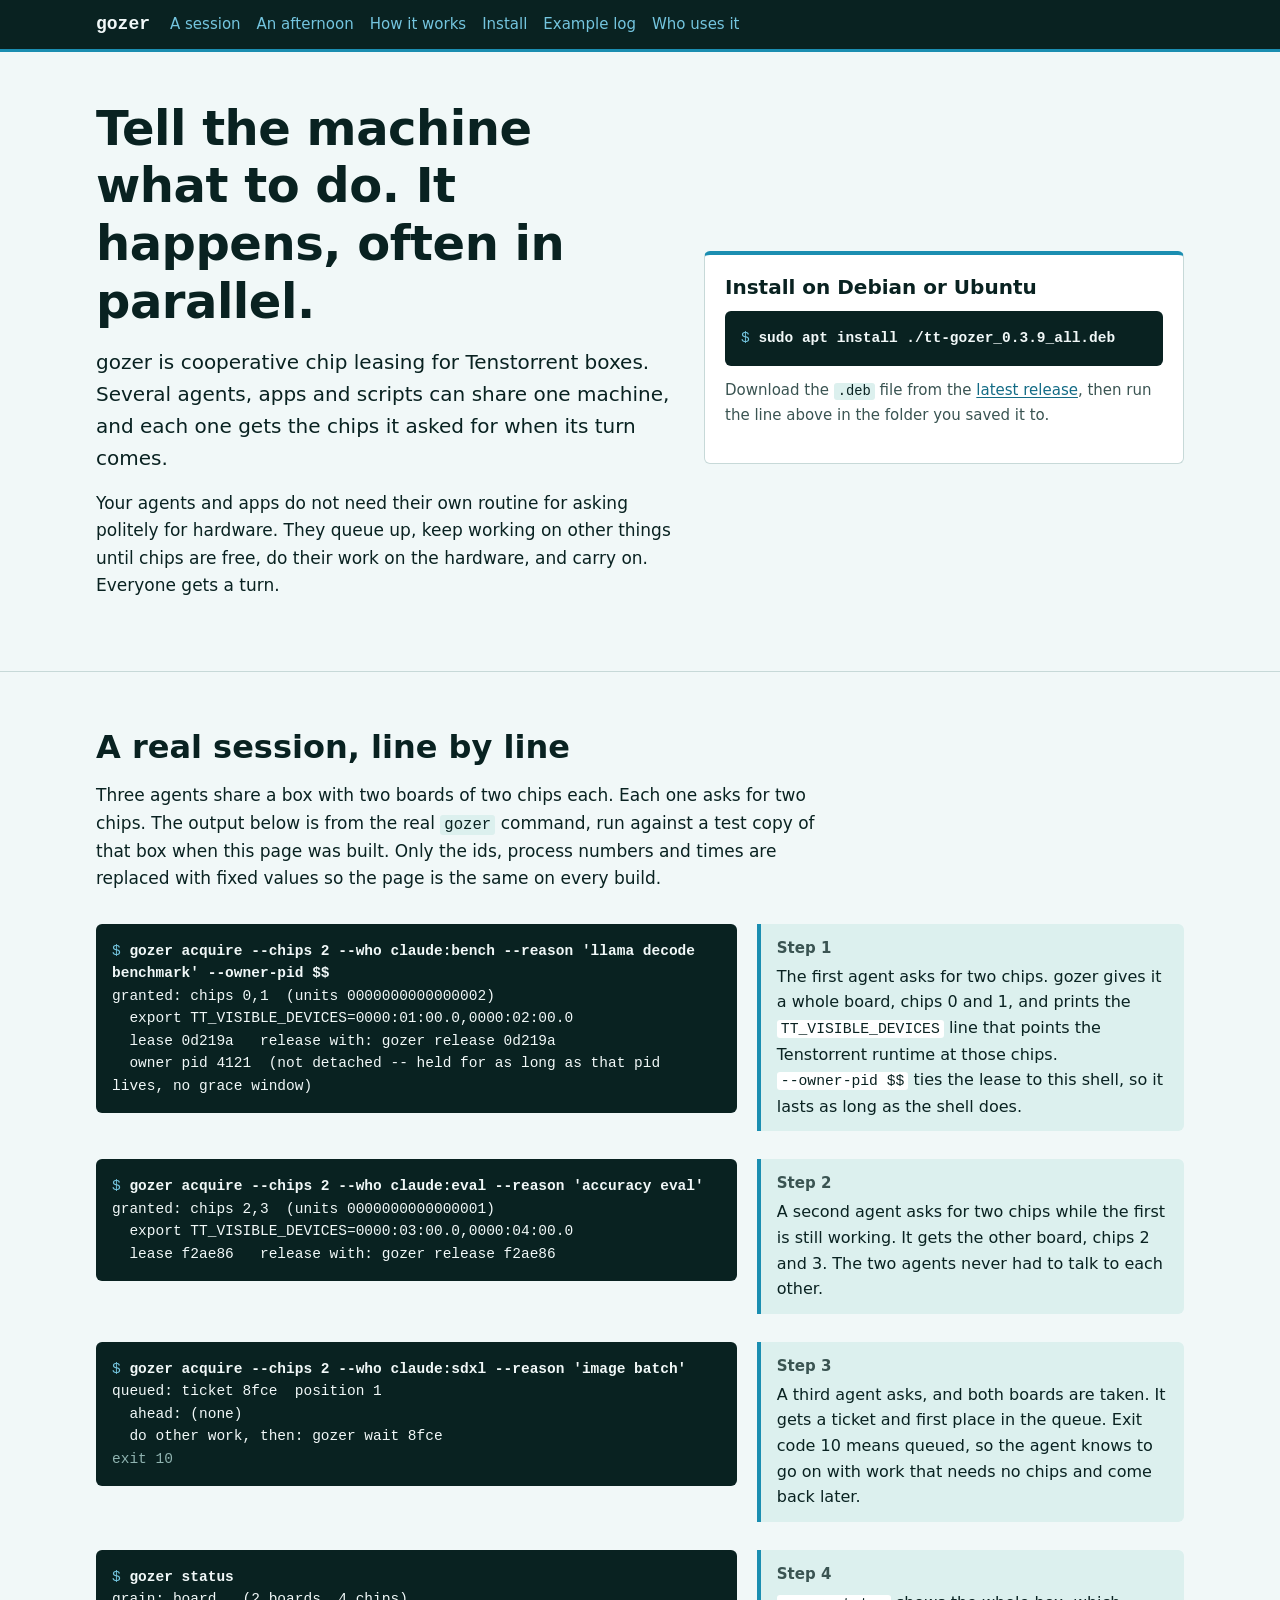
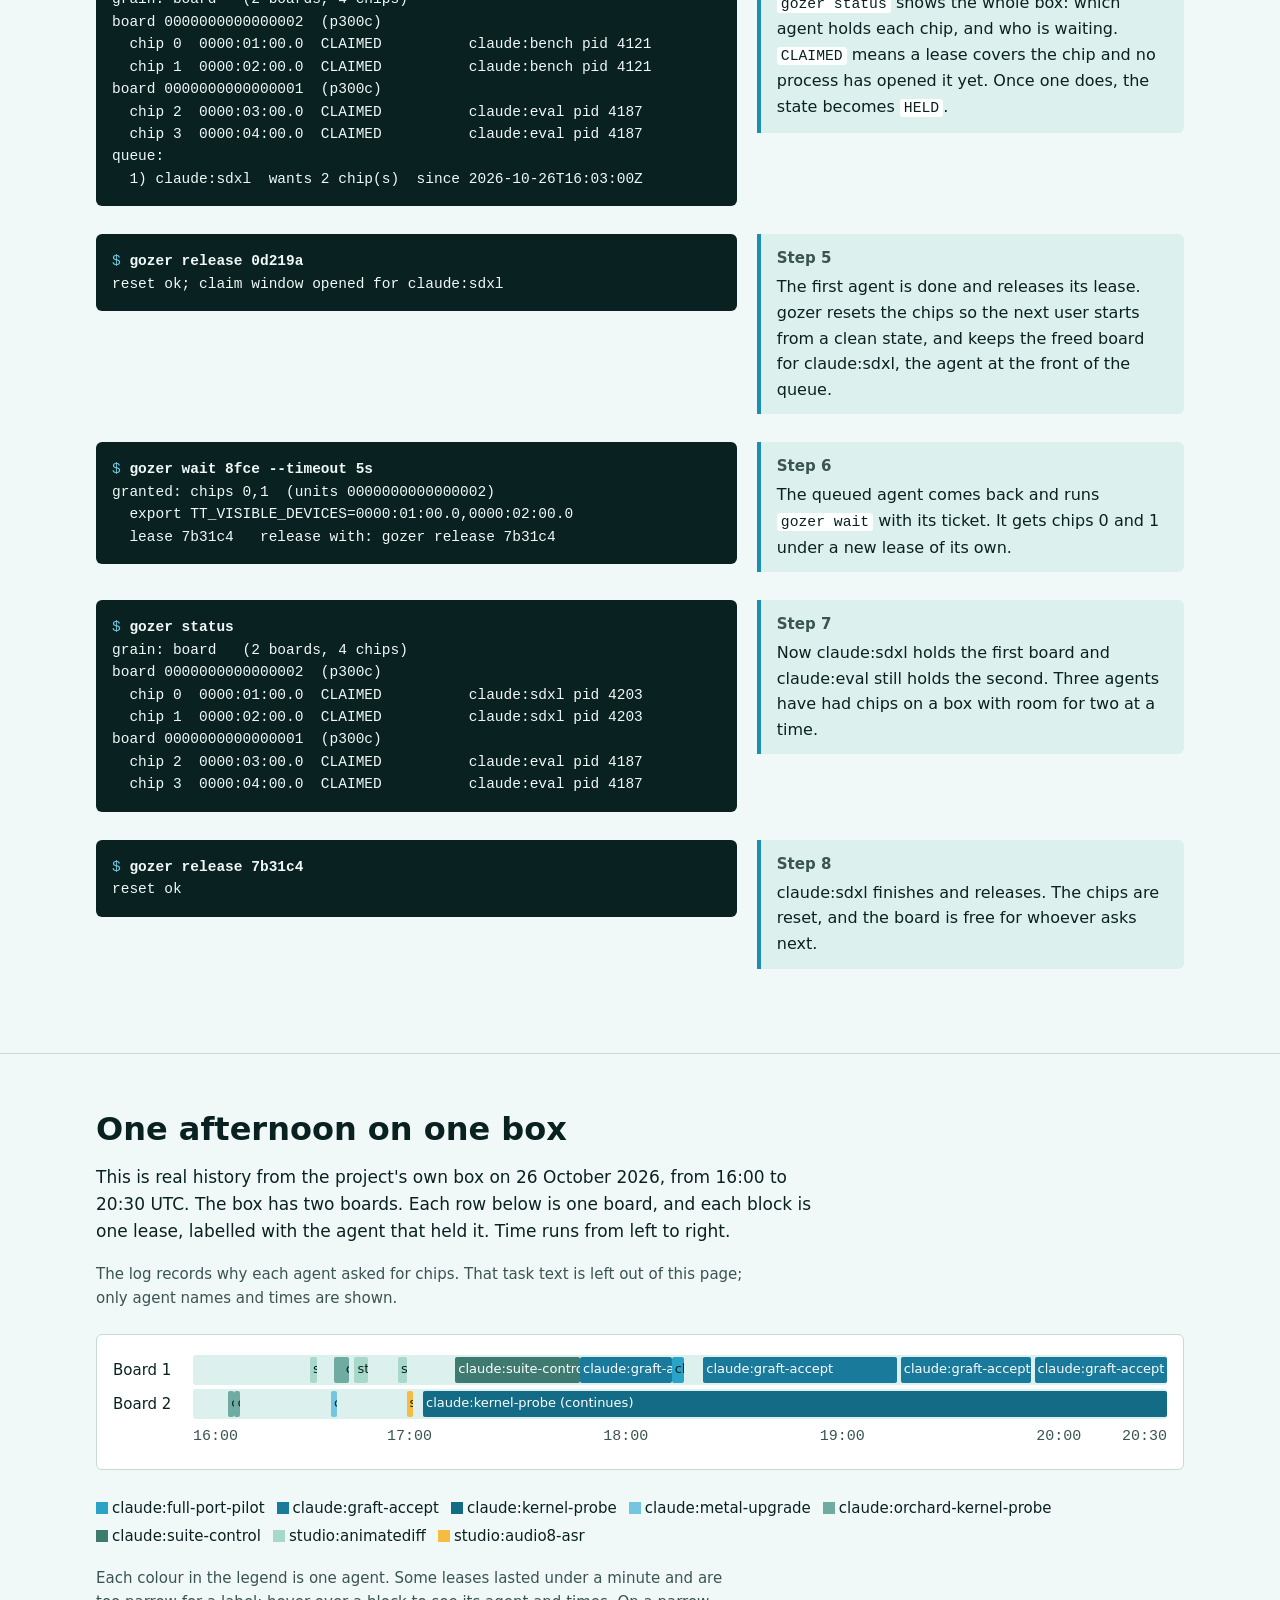
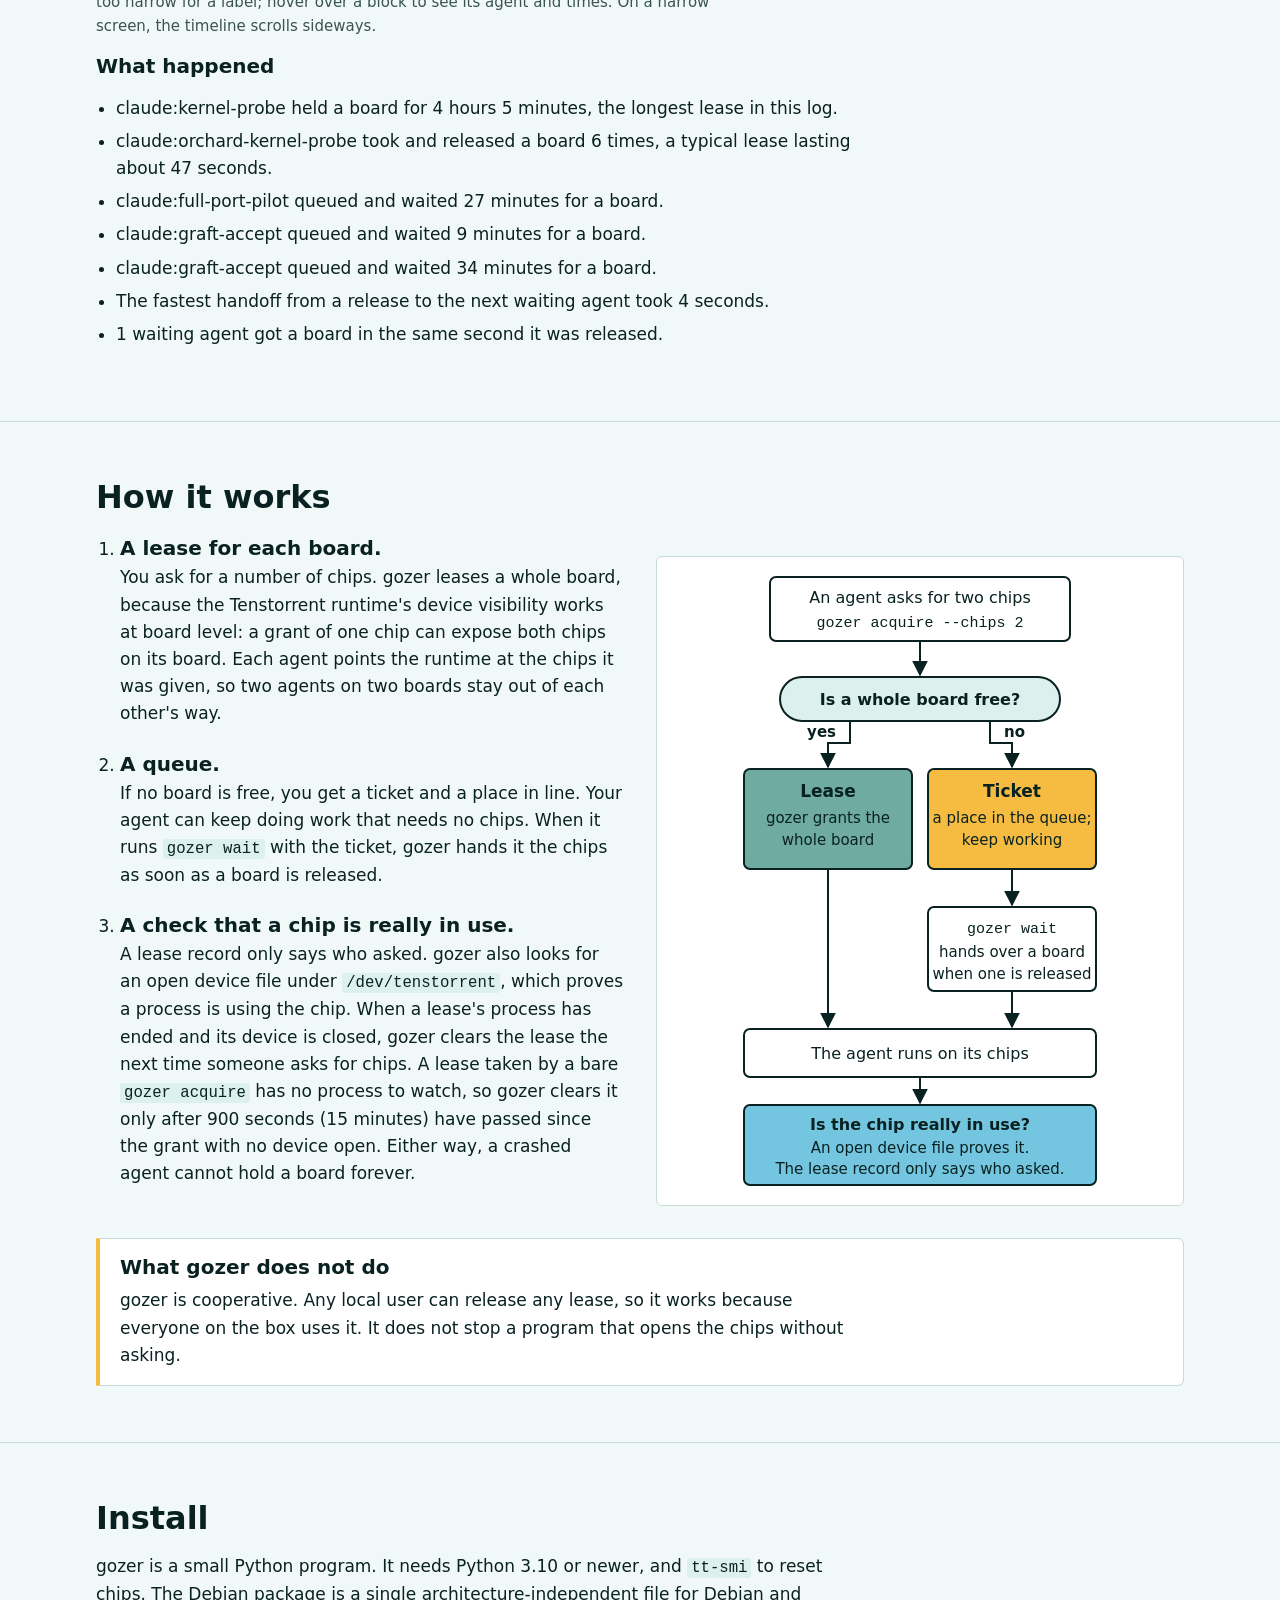
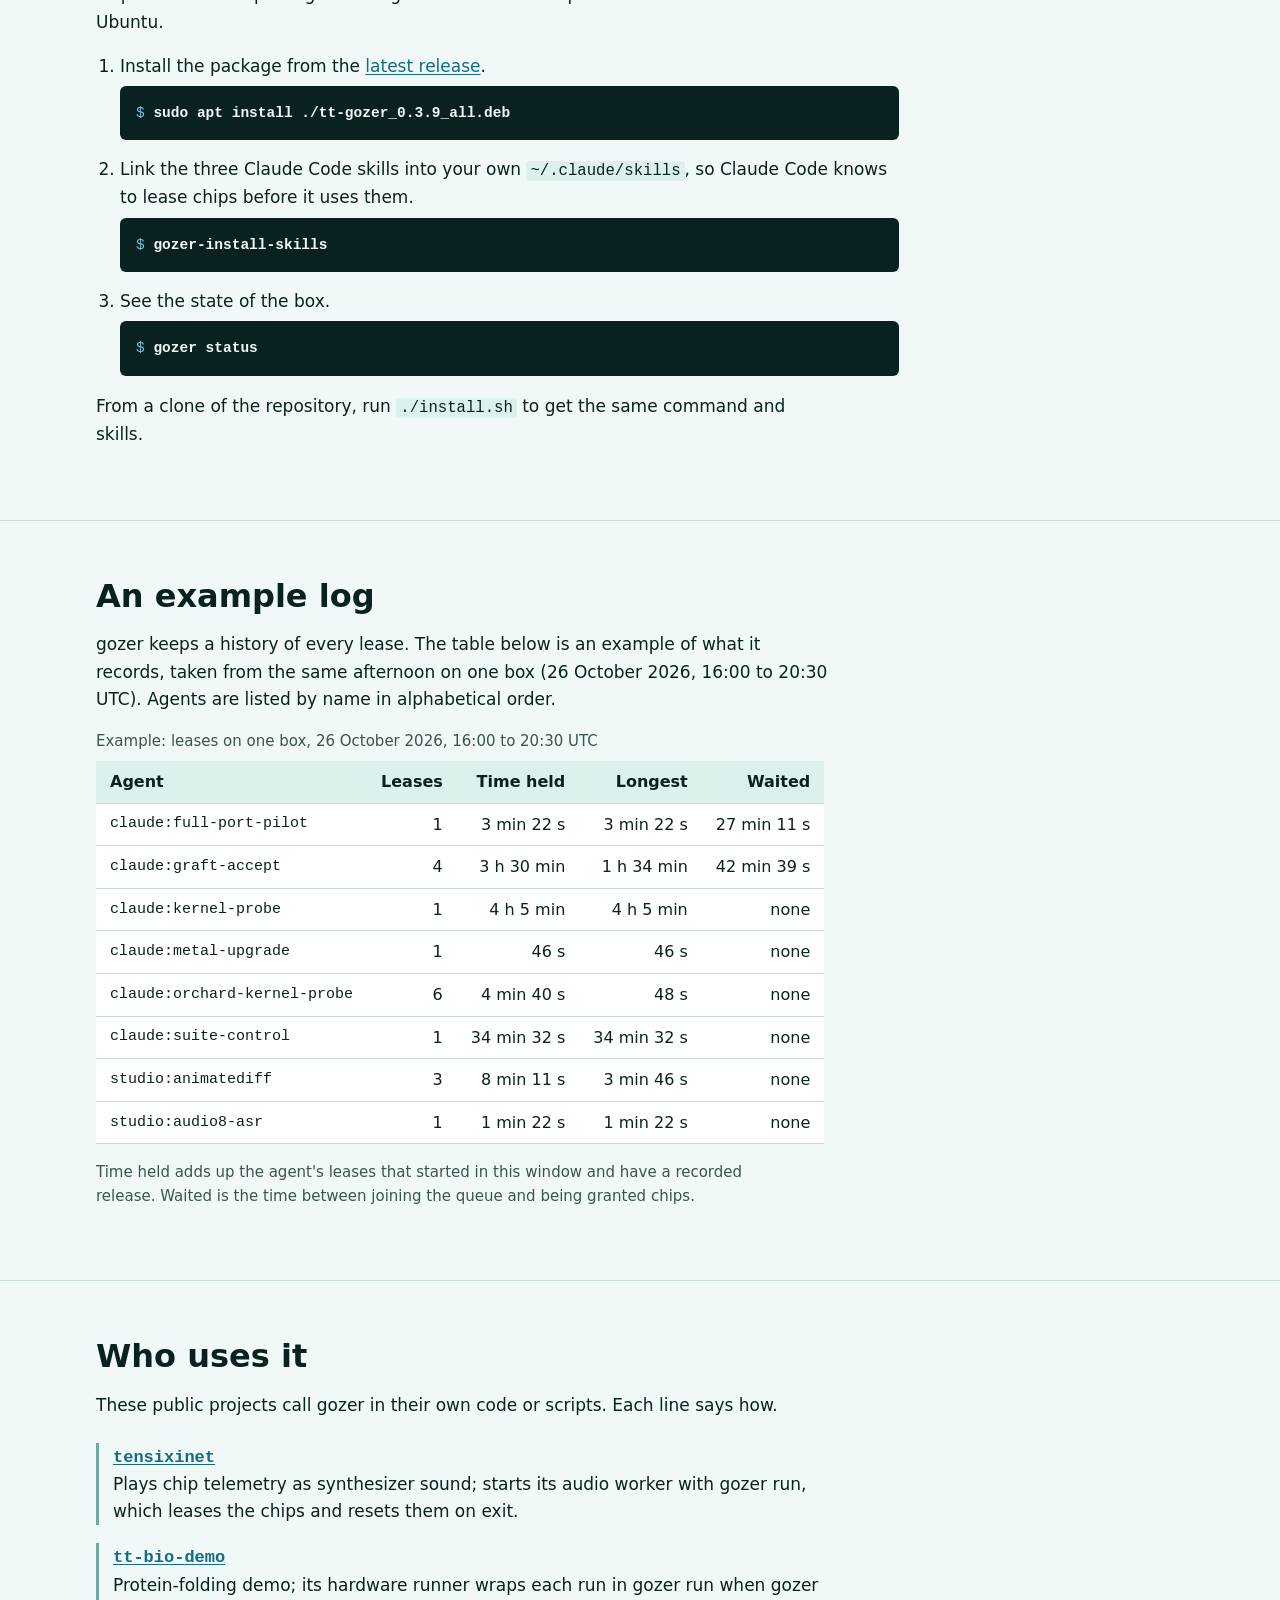
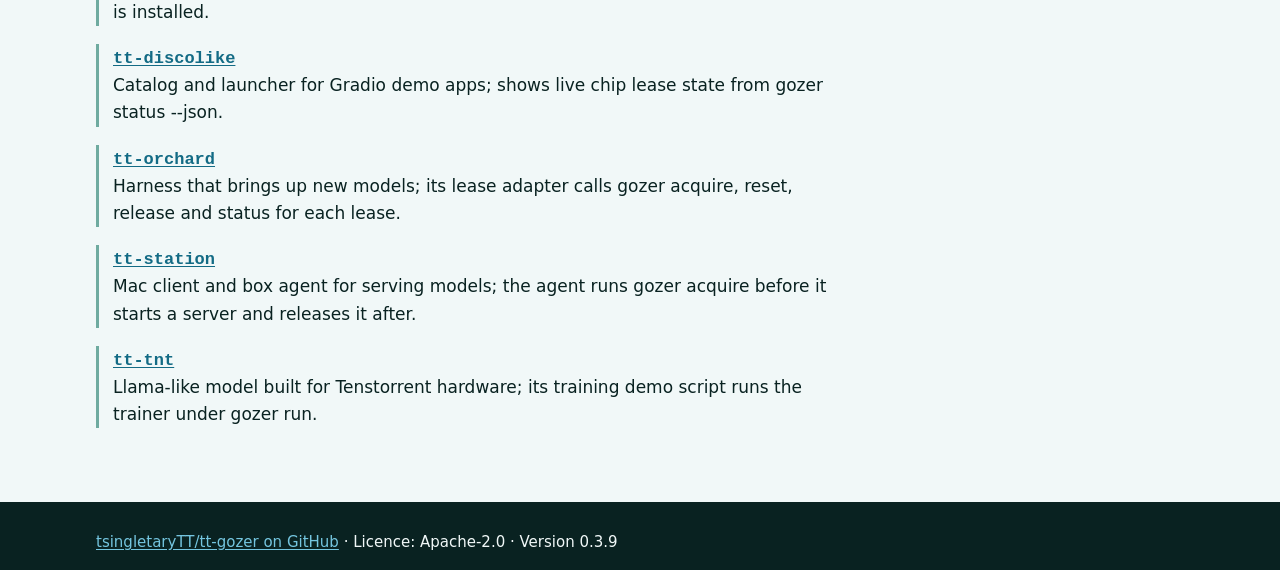
==== commit 9ef5a199: "site: review fixes (no platform claim, board visibility wording, grace window, phone table text, per" ====
--- a/docs/index.html
+++ b/docs/index.html
@@ -239,13 +239,15 @@
   section { padding: 40px 0; }
   .term { font-size: 13.5px; padding: 12px; }
   .figure { padding: 8px; }
-  /* The example table fits a phone: names break after the colon, durations wrap. */
-  table { min-width: 0; width: 100%; font-size: 13.5px; }
+  /* The example table on a phone: names break after the colon, durations
+     wrap, text stays at 14px. Where it is still too wide (about 360px and
+     below) it scrolls inside .table-wrap. */
+  table { min-width: 0; width: 100%; font-size: 14px; }
   th, td { padding: 6px 3px; white-space: normal; }
-  th { font-size: 13px; }
+  th { font-size: 14px; }
   th:first-child, td:first-child { padding-left: 4px; }
   th:last-child, td:last-child { padding-right: 4px; }
-  td.who { font-size: 12px; padding-right: 0; }
+  td.who { font-size: 14px; padding-right: 0; }
   td.who .nw { display: block; }
 }
 </style>
@@ -340,8 +342,8 @@
 <pre class="term"><span class="prompt">$ </span><span class="cmd">gozer status</span>
 grain: board   (2 boards, 4 chips)
 board 0000000000000002  (p300c)
-  chip 0  0000:01:00.0  CLAIMED          claude:sdxl pid 4187
-  chip 1  0000:02:00.0  CLAIMED          claude:sdxl pid 4187
+  chip 0  0000:01:00.0  CLAIMED          claude:sdxl pid 4203
+  chip 1  0000:02:00.0  CLAIMED          claude:sdxl pid 4203
 board 0000000000000001  (p300c)
   chip 2  0000:03:00.0  CLAIMED          claude:eval pid 4187
   chip 3  0000:04:00.0  CLAIMED          claude:eval pid 4187</pre>
@@ -392,9 +394,9 @@
     <h2>How it works</h2>
     <div class="how-grid">
       <ol class="how-steps">
-        <li><strong>A lease for each board.</strong> You ask for a number of chips. gozer grants a whole board, because the Tenstorrent runtime makes chips visible one board at a time: asking for one chip exposes both chips on its board. Each agent points the runtime at the chips it was given, so two agents on two boards stay out of each other's way.</li>
+        <li><strong>A lease for each board.</strong> You ask for a number of chips. gozer leases a whole board, because the Tenstorrent runtime's device visibility works at board level: a grant of one chip can expose both chips on its board. Each agent points the runtime at the chips it was given, so two agents on two boards stay out of each other's way.</li>
         <li><strong>A queue.</strong> If no board is free, you get a ticket and a place in line. Your agent can keep doing work that needs no chips. When it runs <code>gozer wait</code> with the ticket, gozer hands it the chips as soon as a board is released.</li>
-        <li><strong>A check that a chip is really in use.</strong> A lease record only says who asked. gozer also looks for an open device file under <code>/dev/tenstorrent</code>, which proves a process is using the chip. When a lease's process has ended and its device is closed, gozer clears the lease the next time someone asks for chips, so a crashed agent cannot hold a board forever.</li>
+        <li><strong>A check that a chip is really in use.</strong> A lease record only says who asked. gozer also looks for an open device file under <code>/dev/tenstorrent</code>, which proves a process is using the chip. When a lease's process has ended and its device is closed, gozer clears the lease the next time someone asks for chips. A lease taken by a bare <code>gozer acquire</code> has no process to watch, so gozer clears it only after 900 seconds (15 minutes) have passed since the grant with no device open. Either way, a crashed agent cannot hold a board forever.</li>
       </ol>
       <div class="figure">
 <svg xmlns="http://www.w3.org/2000/svg" viewBox="0 0 360 616" width="360" height="616" role="img" aria-labelledby="how-diagram-title how-diagram-desc">
@@ -450,7 +452,7 @@
 <section id="install">
   <div class="wrap">
     <h2>Install</h2>
-    <p>gozer is a small Python program. It needs Python 3.10 or newer, and <code>tt-smi</code> to reset chips. The Debian package is tested on Debian 12, Ubuntu 22.04 and Ubuntu 24.04.</p>
+    <p>gozer is a small Python program. It needs Python 3.10 or newer, and <code>tt-smi</code> to reset chips. The Debian package is a single architecture-independent file for Debian and Ubuntu.</p>
     <ol class="install-steps">
       <li>Install the package from the <a href="https://github.com/tsingletaryTT/tt-gozer/releases/latest">latest release</a>.
 <pre class="term"><span class="prompt">$ </span><span class="cmd">sudo apt install <span class="nw">./tt-gozer_0.3.9_all.deb</span></span></pre></li>
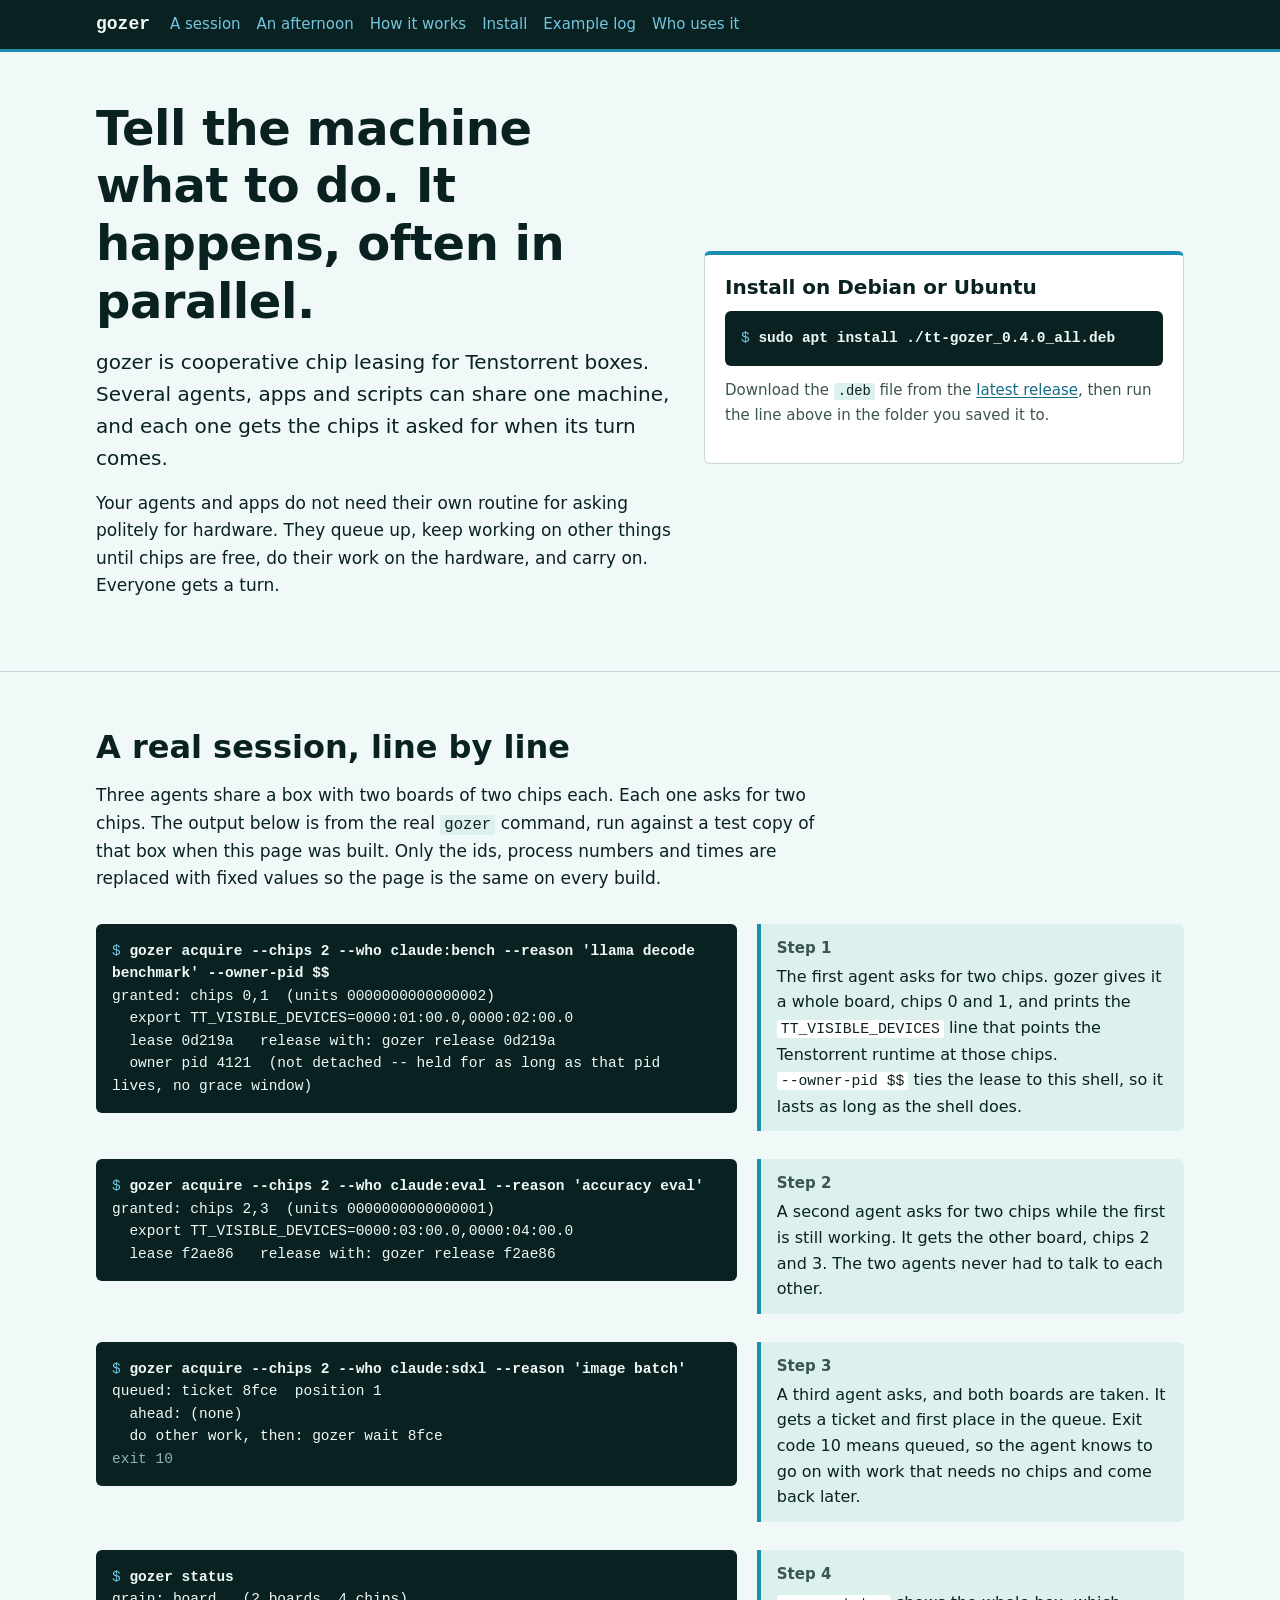
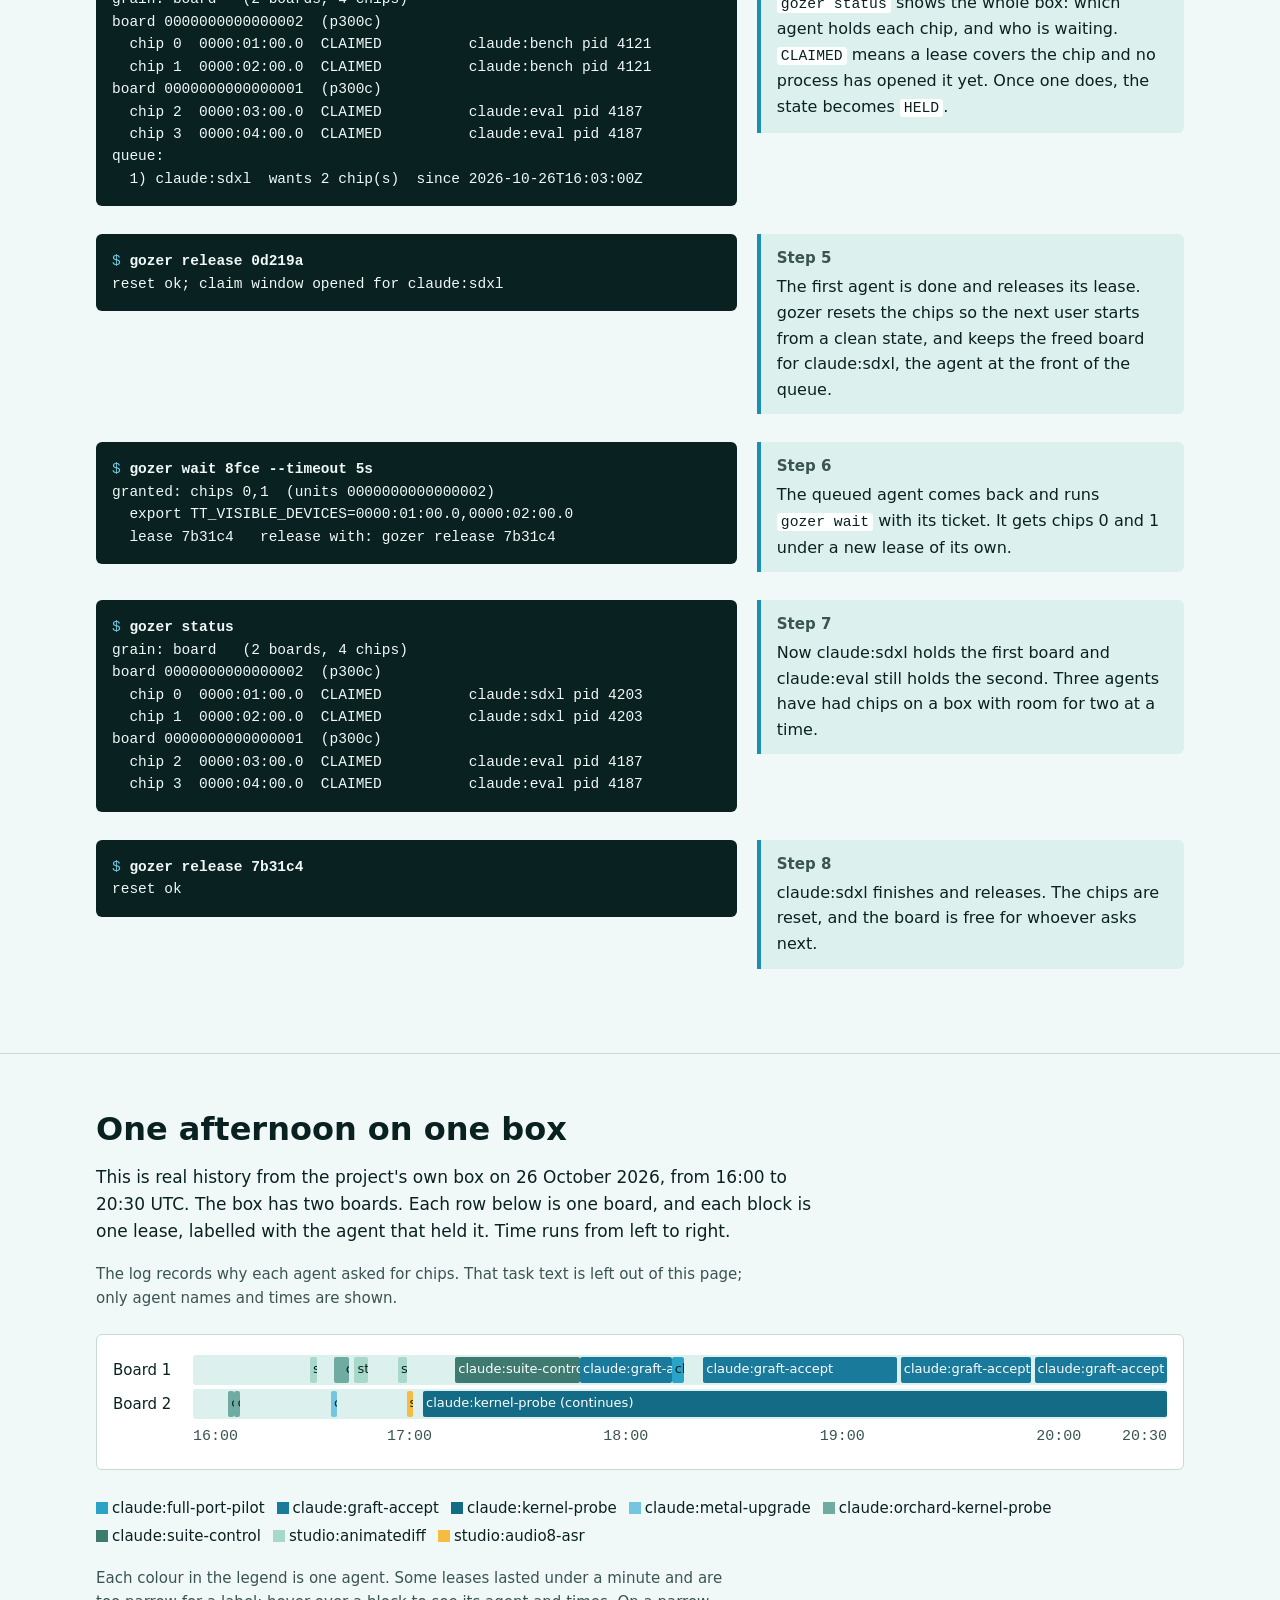
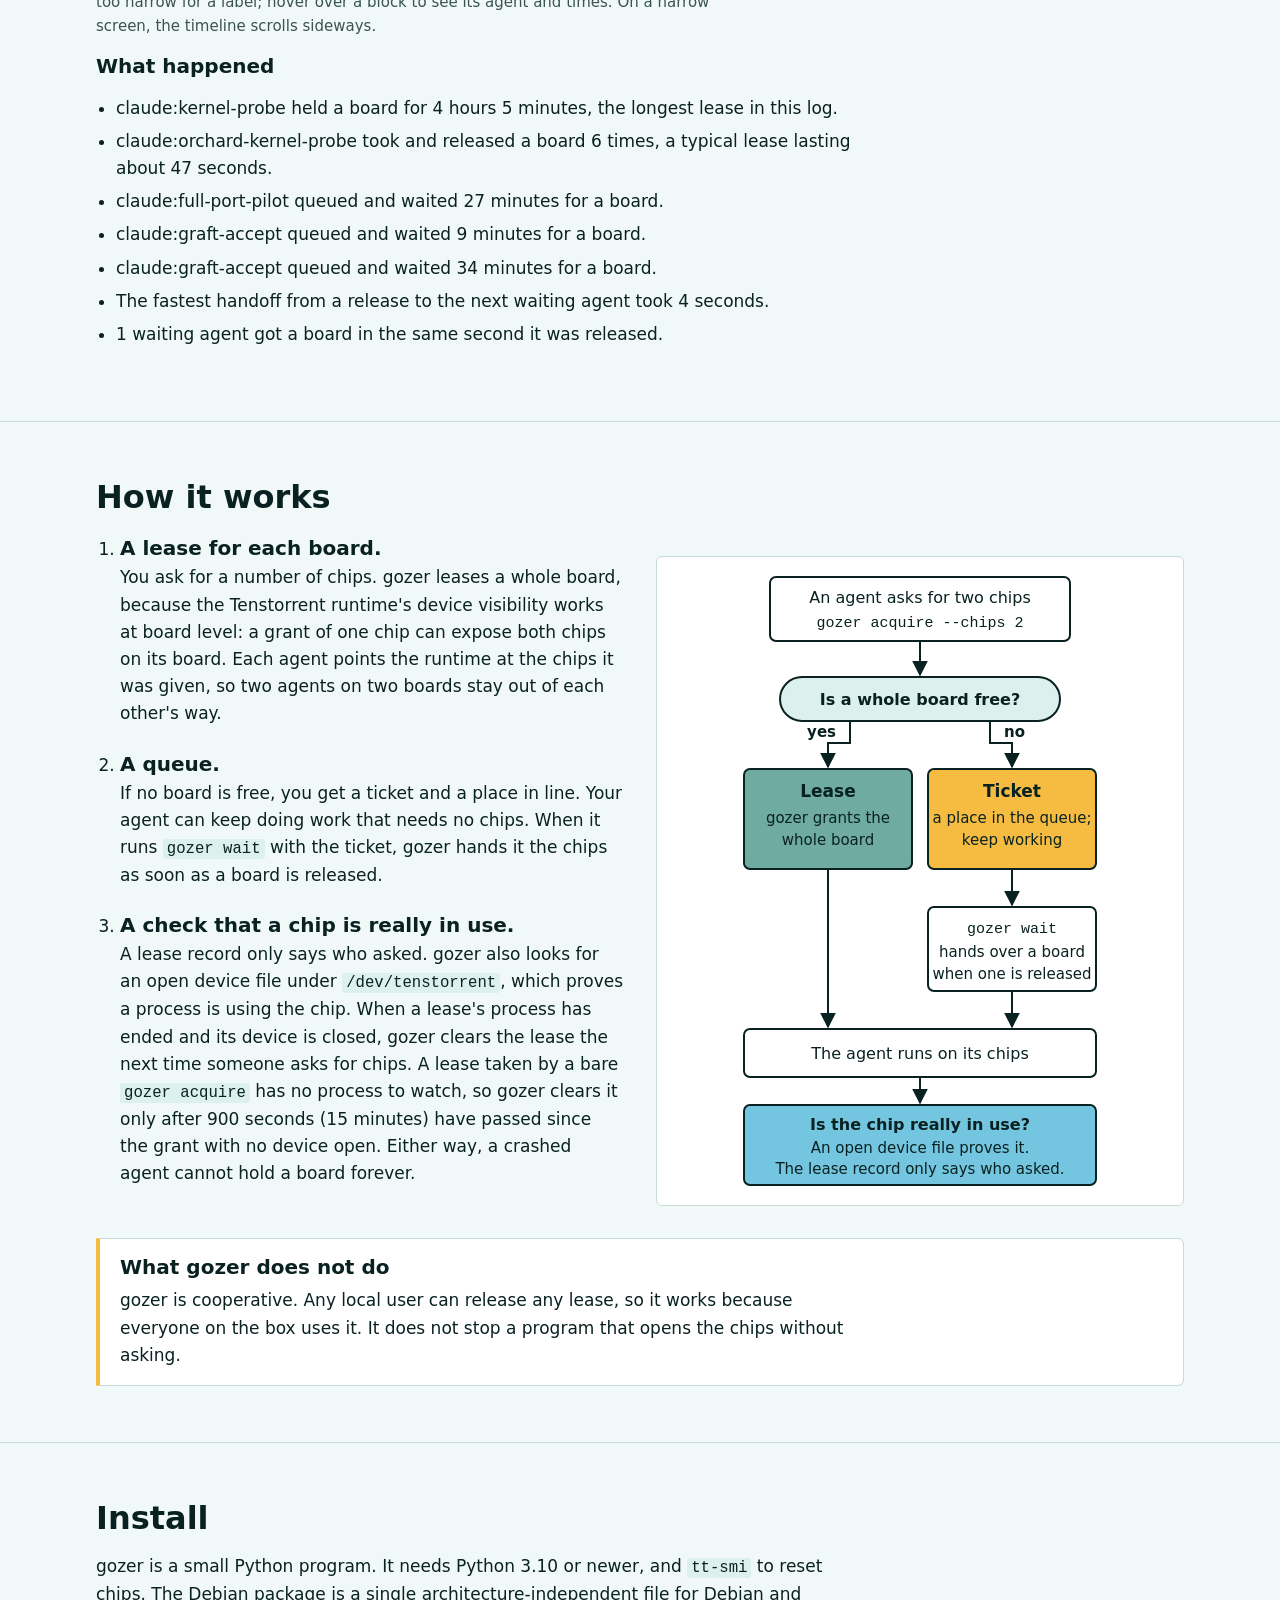
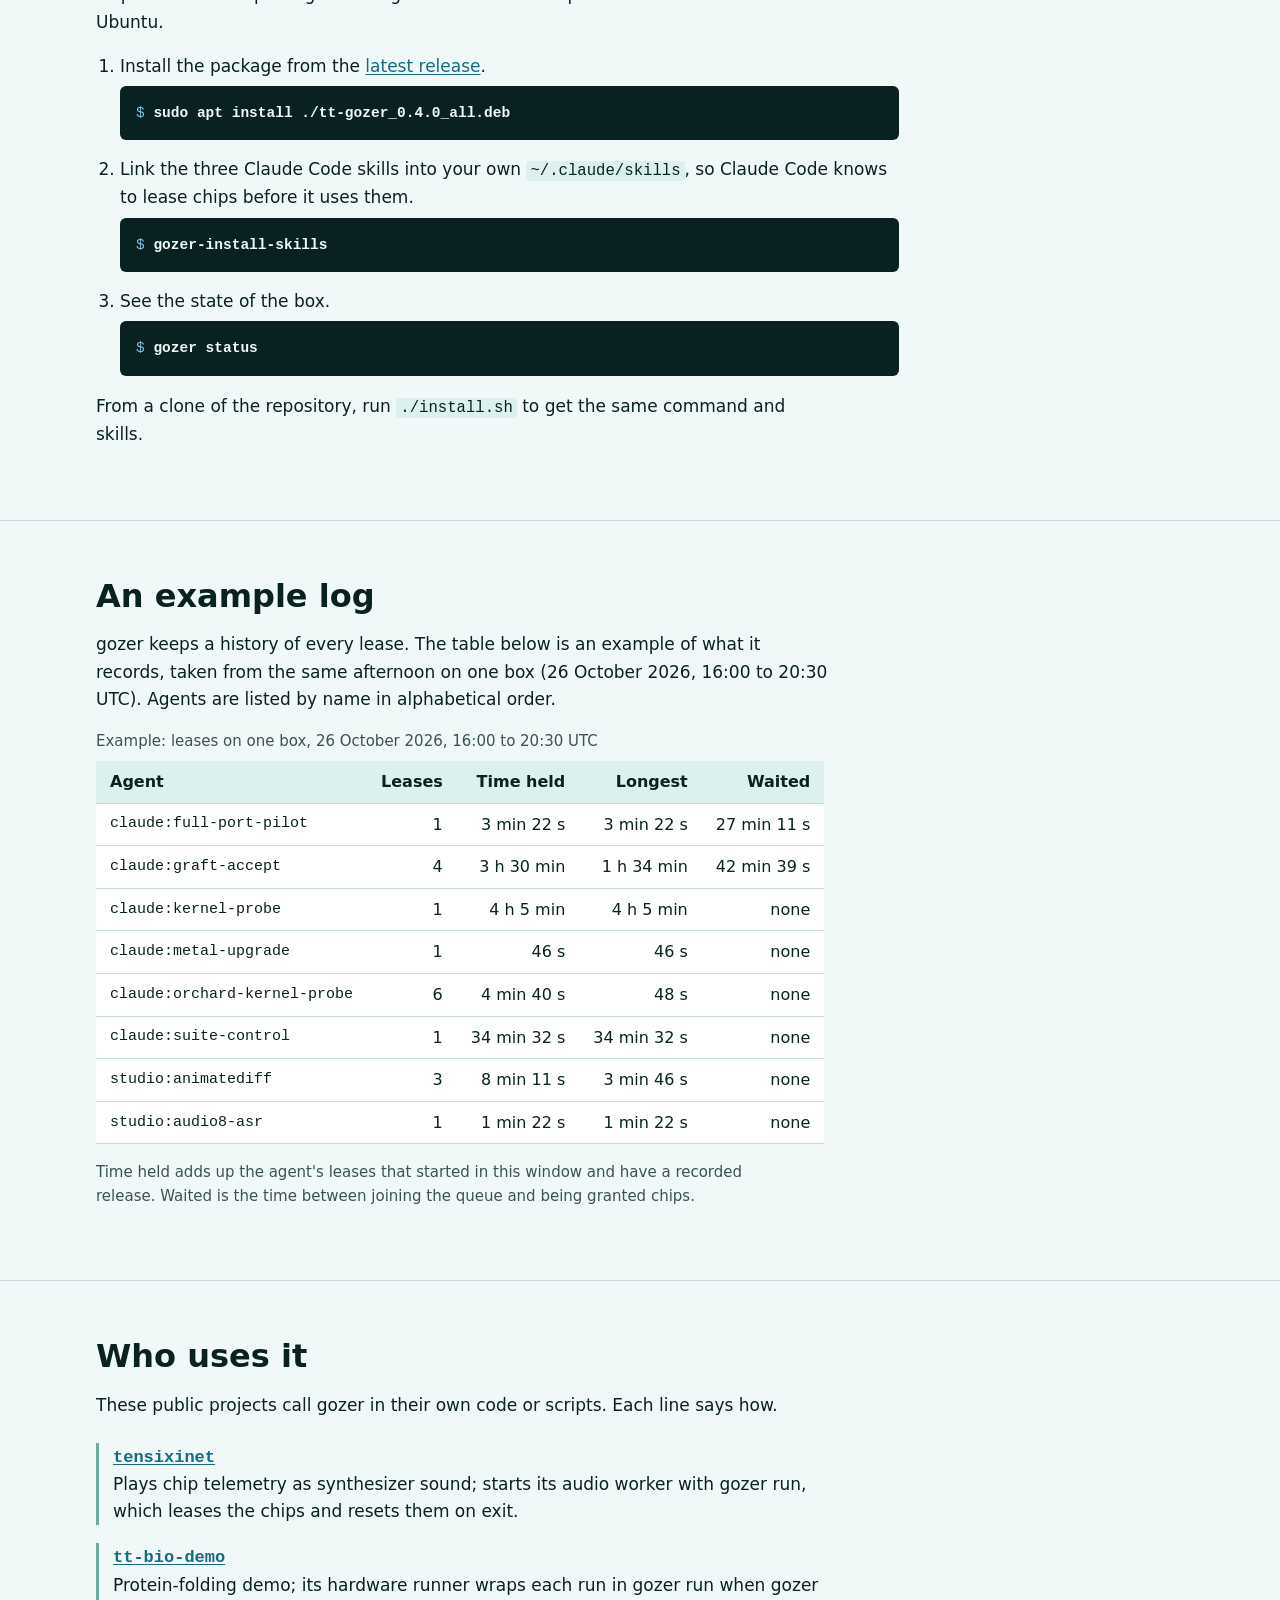
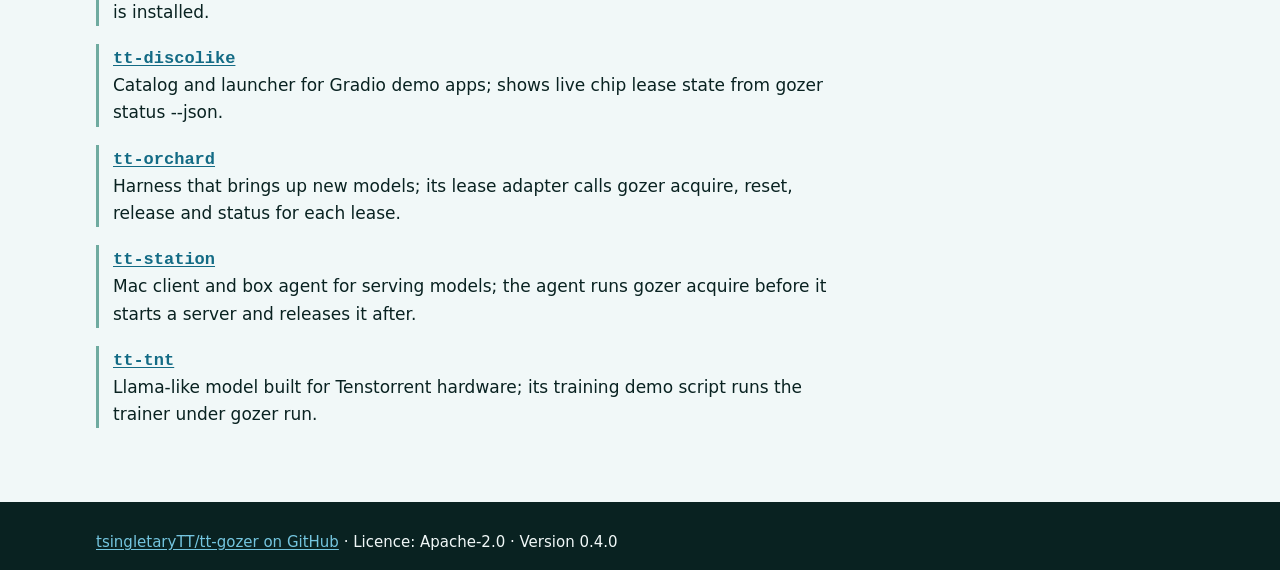
==== commit 35a61b6e: "docs: install section, release notes, version 0.4.0 The page's grace-window figure is now formatted " ====
--- a/docs/index.html
+++ b/docs/index.html
@@ -279,7 +279,7 @@
     </div>
     <div class="card">
       <h2>Install on Debian or Ubuntu</h2>
-<pre class="term"><span class="prompt">$ </span><span class="cmd">sudo apt install <span class="nw">./tt-gozer_0.3.9_all.deb</span></span></pre>
+<pre class="term"><span class="prompt">$ </span><span class="cmd">sudo apt install <span class="nw">./tt-gozer_0.4.0_all.deb</span></span></pre>
       <p>Download the <code>.deb</code> file from the <a href="https://github.com/tsingletaryTT/tt-gozer/releases/latest">latest release</a>, then run the line above in the folder you saved it to.</p>
     </div>
   </div>
@@ -455,7 +455,7 @@
     <p>gozer is a small Python program. It needs Python 3.10 or newer, and <code>tt-smi</code> to reset chips. The Debian package is a single architecture-independent file for Debian and Ubuntu.</p>
     <ol class="install-steps">
       <li>Install the package from the <a href="https://github.com/tsingletaryTT/tt-gozer/releases/latest">latest release</a>.
-<pre class="term"><span class="prompt">$ </span><span class="cmd">sudo apt install <span class="nw">./tt-gozer_0.3.9_all.deb</span></span></pre></li>
+<pre class="term"><span class="prompt">$ </span><span class="cmd">sudo apt install <span class="nw">./tt-gozer_0.4.0_all.deb</span></span></pre></li>
       <li>Link the three Claude Code skills into your own <code>~/.claude/skills</code>, so Claude Code knows to lease chips before it uses them.
 <pre class="term"><span class="prompt">$ </span><span class="cmd">gozer-install-skills</span></pre></li>
       <li>See the state of the box.
@@ -509,7 +509,7 @@
 </main>
 <footer>
   <div class="wrap">
-    <p><a href="https://github.com/tsingletaryTT/tt-gozer">tsingletaryTT/tt-gozer on GitHub</a> · Licence: Apache-2.0 · Version 0.3.9</p>
+    <p><a href="https://github.com/tsingletaryTT/tt-gozer">tsingletaryTT/tt-gozer on GitHub</a> · Licence: Apache-2.0 · Version 0.4.0</p>
   </div>
 </footer>
 </body>
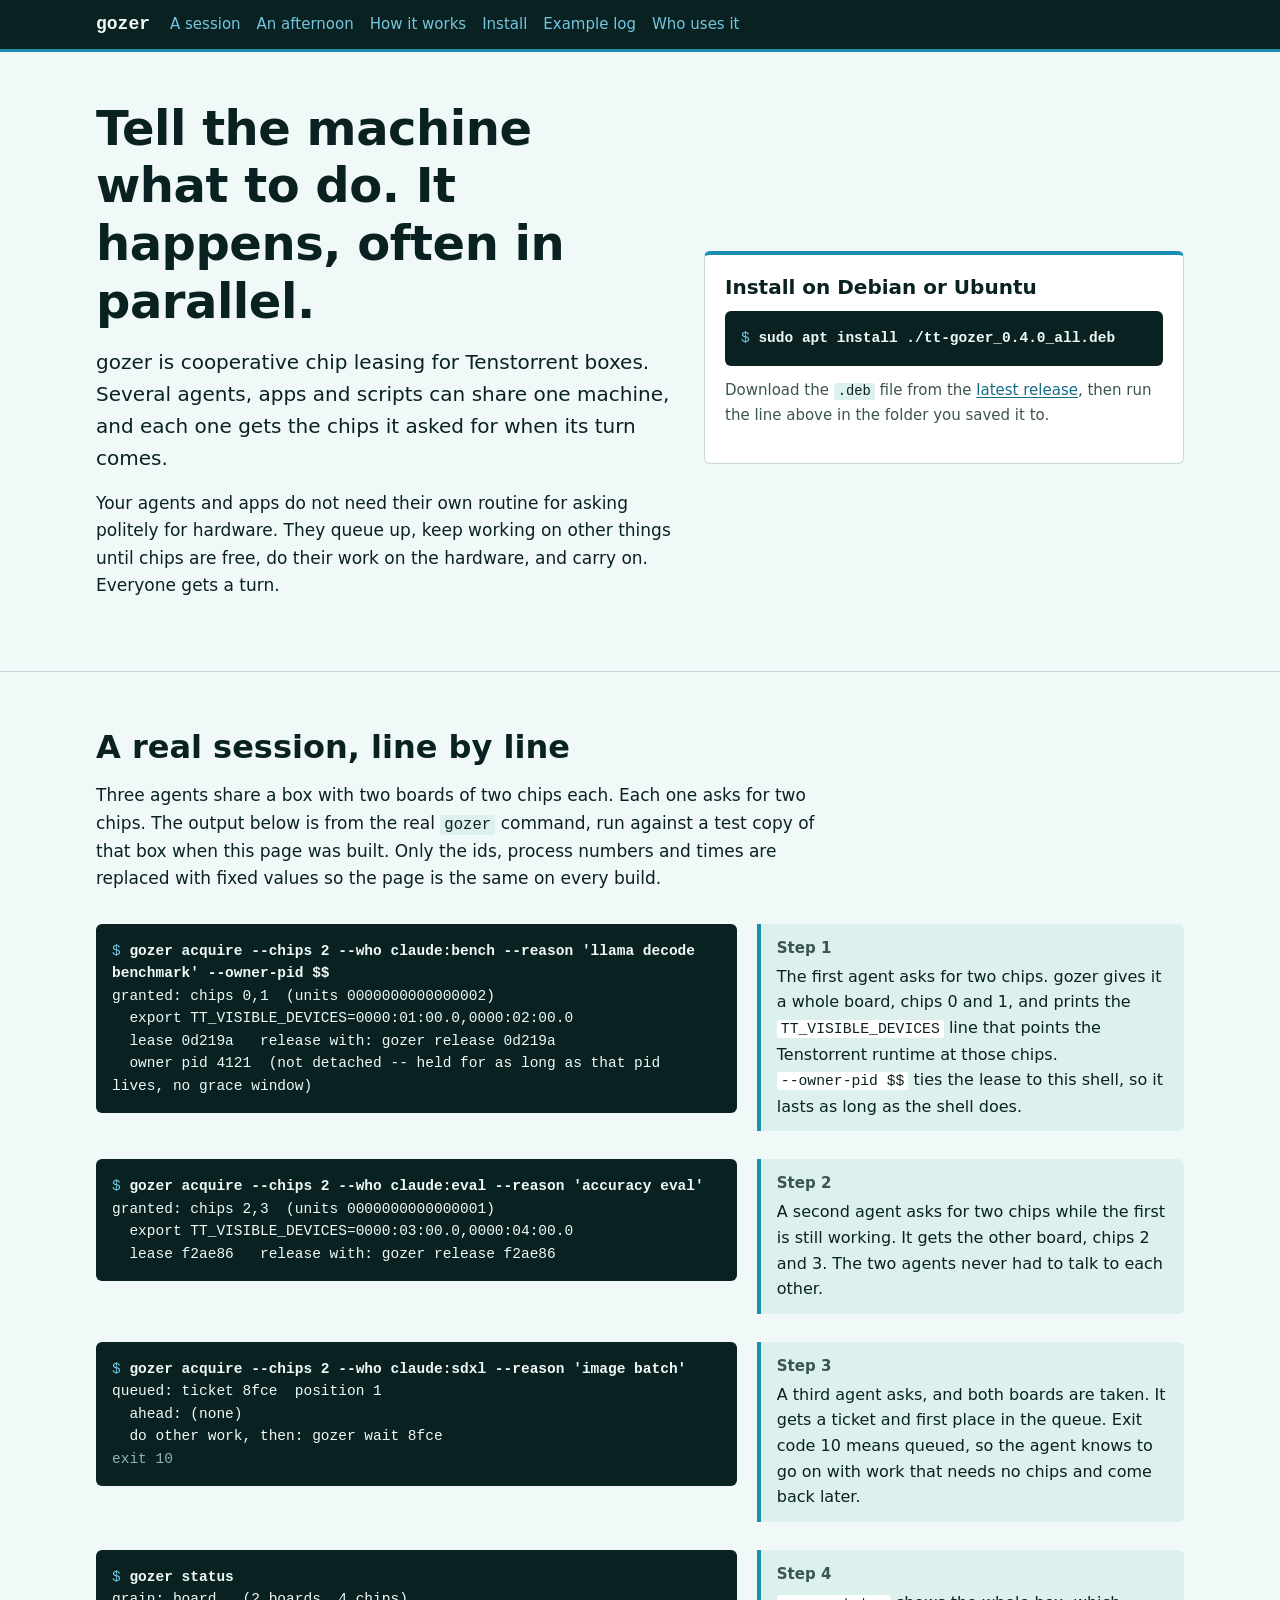
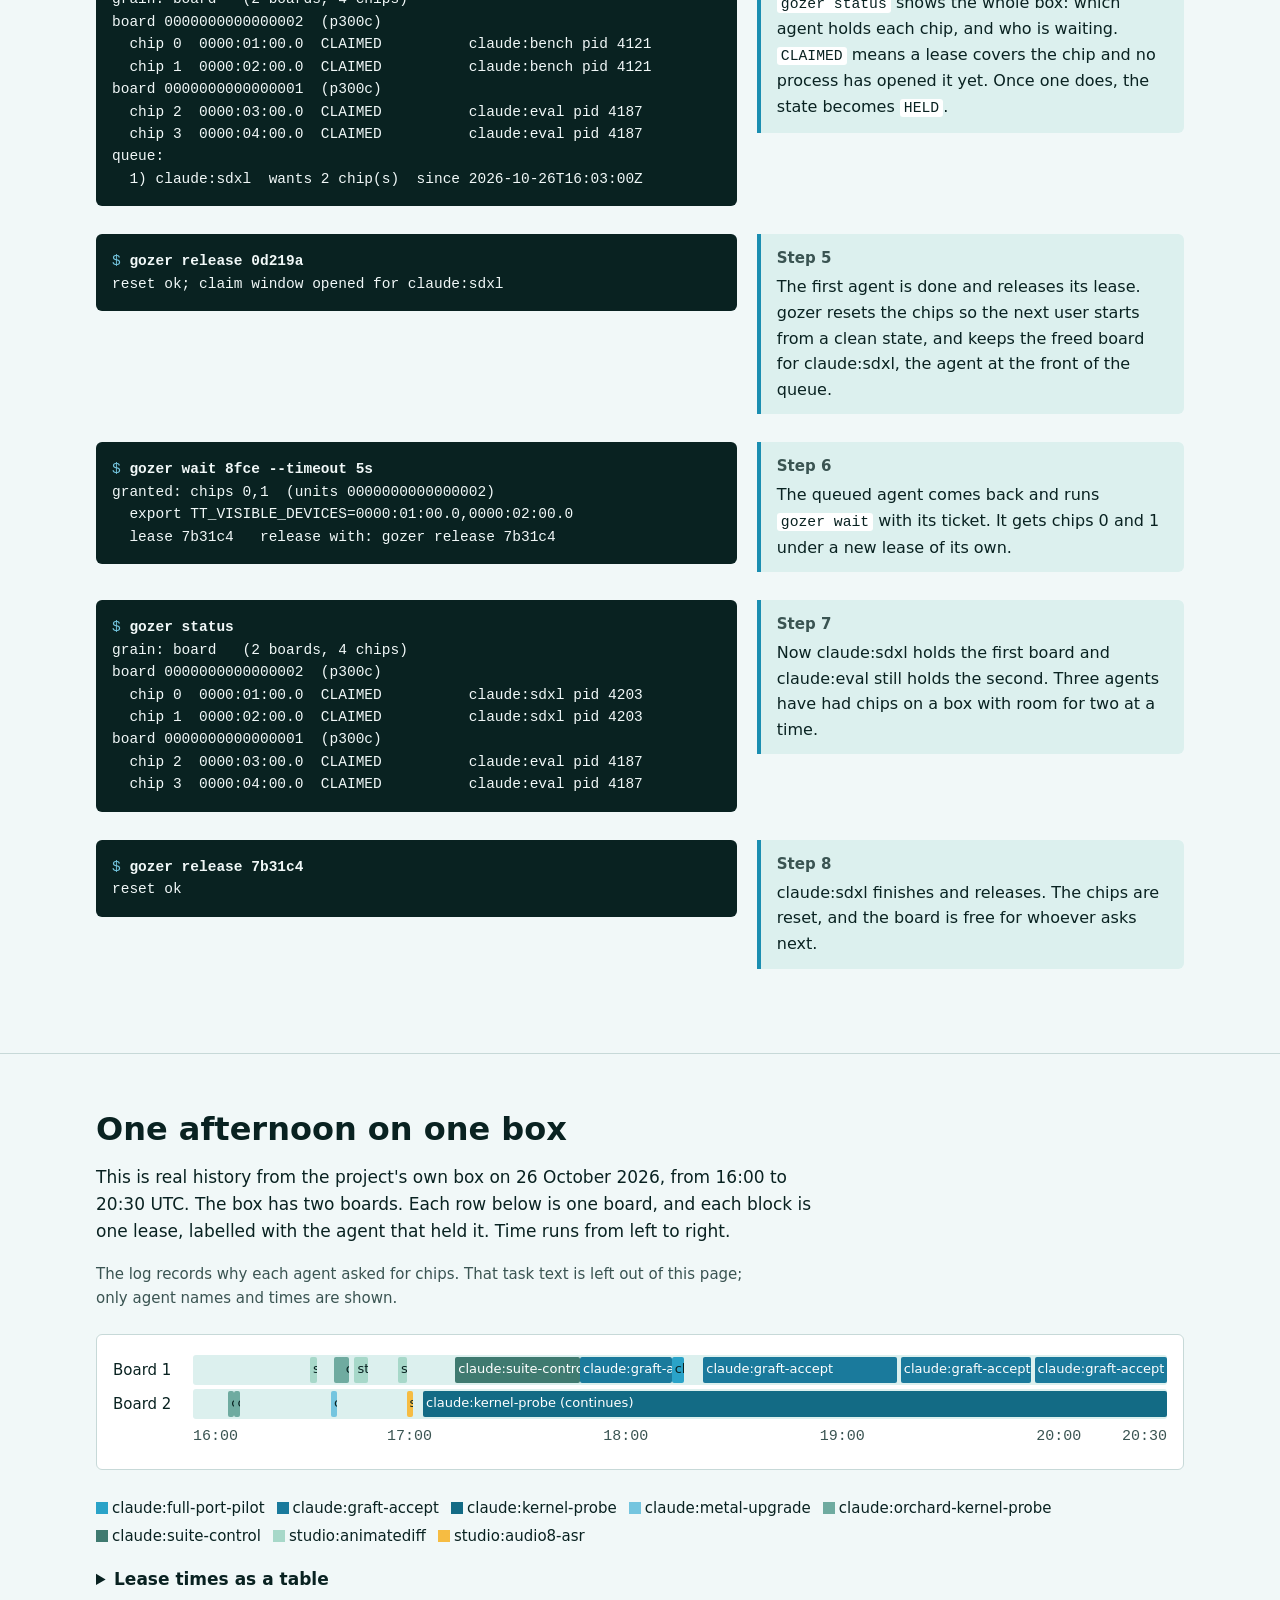
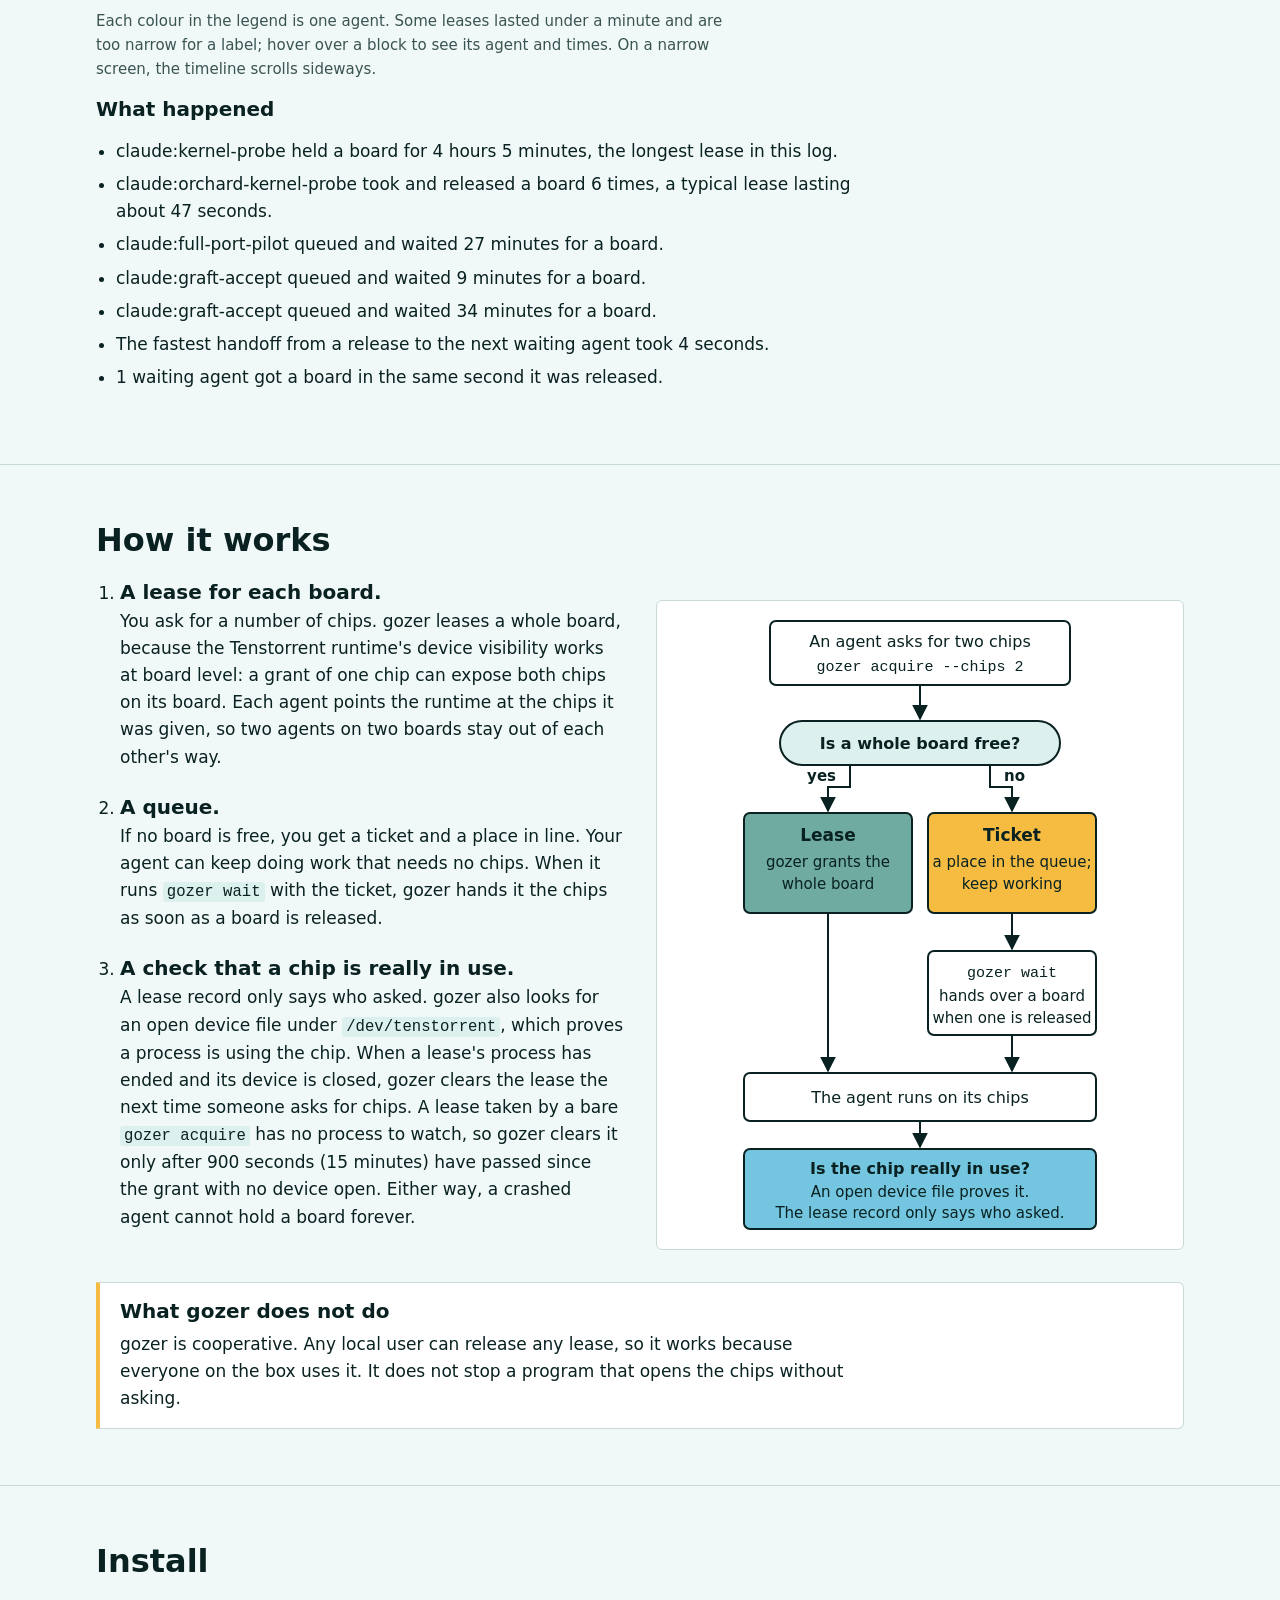
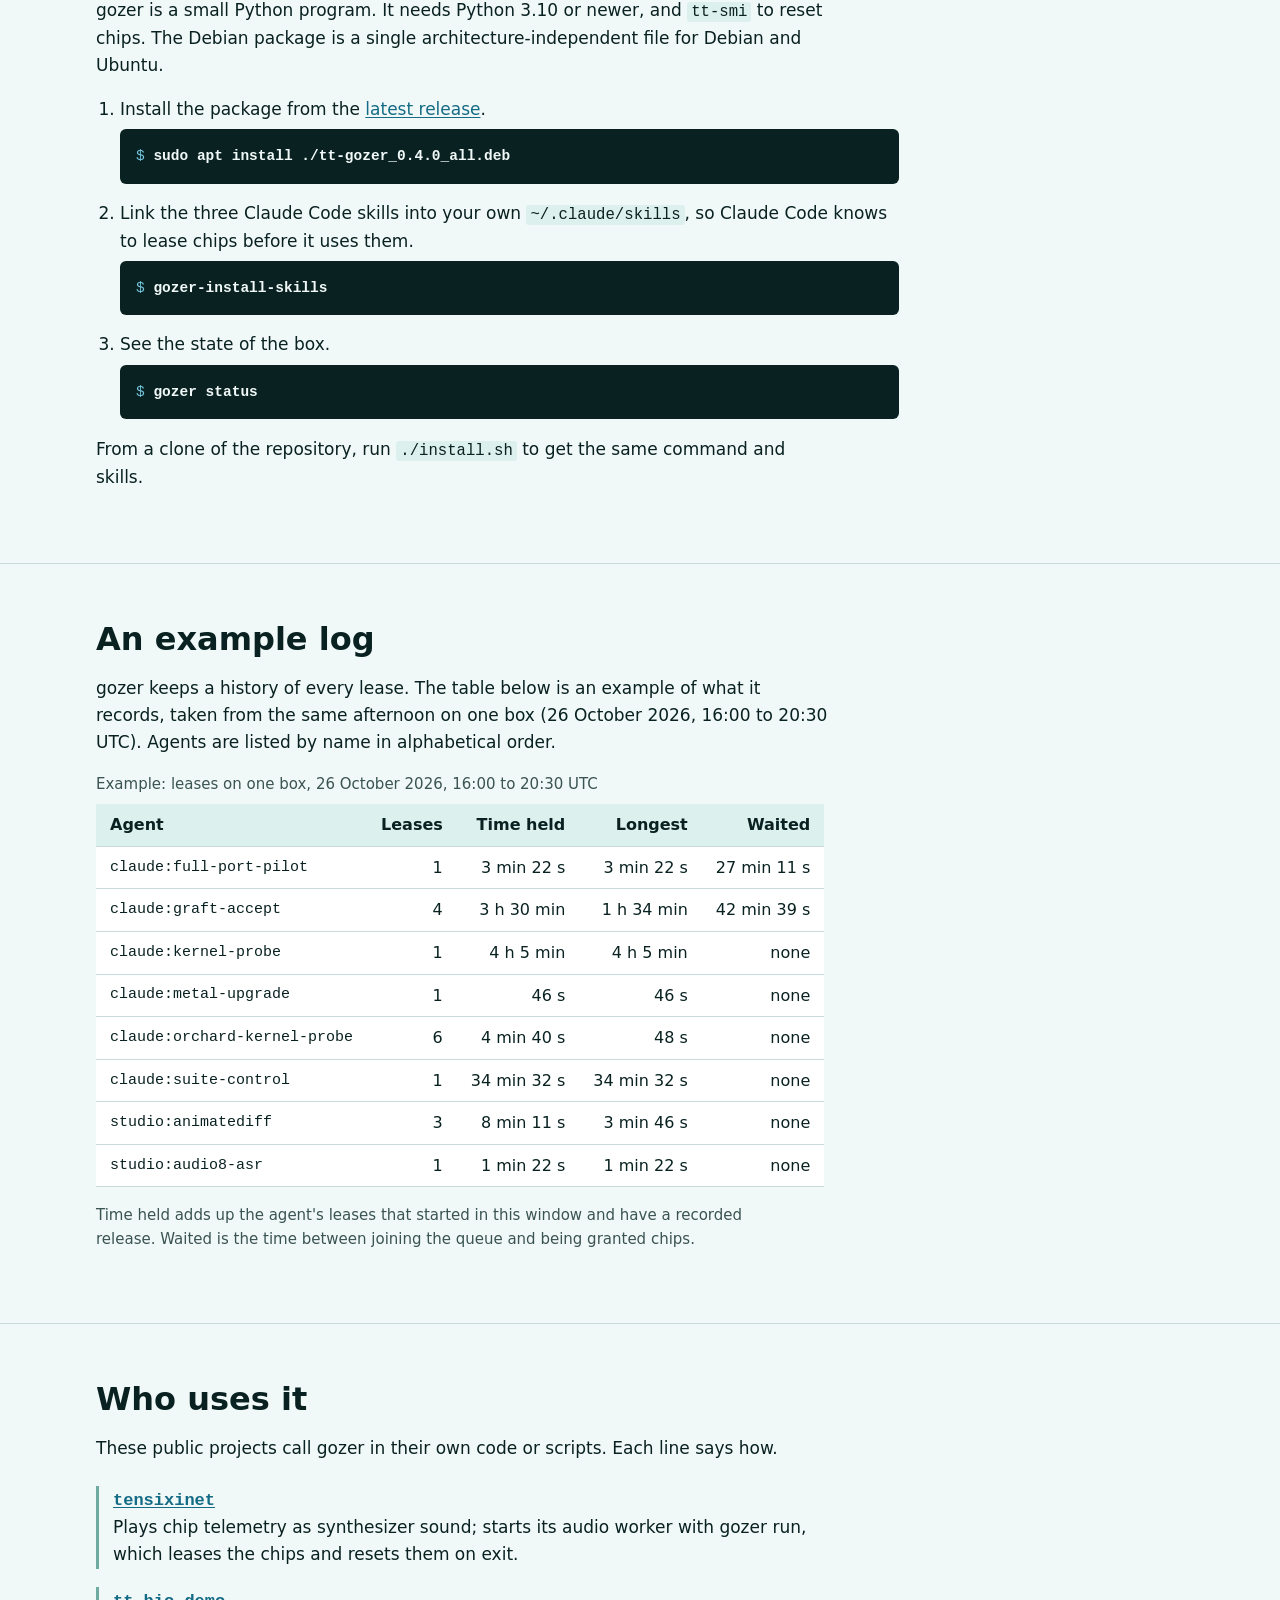
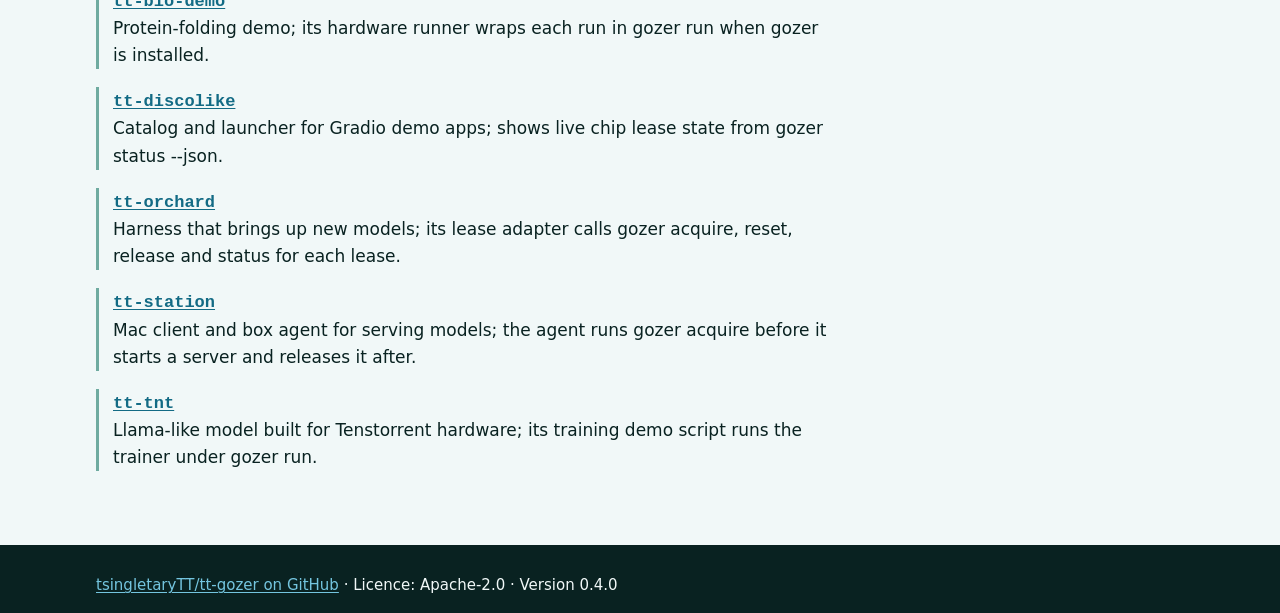
==== commit ebe6778c: "site: lease blocks are keyboard-focusable and labelled; add a collapsed table of every lease" ====
--- a/docs/index.html
+++ b/docs/index.html
@@ -122,6 +122,9 @@
 .card .term { margin-bottom: 12px; }
 .card .term, .install-steps .term { white-space: pre-wrap; }
 .term .nw { white-space: nowrap; }
+.lease:focus { outline: 2px solid #092221; outline-offset: 1px; z-index: 1; }
+.lease-table { margin: 16px 0; }
+.lease-table summary { cursor: pointer; font-weight: 700; }
 
 /* ----- terminal blocks ---------------------------------------------------- */
 .term {
@@ -366,12 +369,13 @@
     <div class="figure" role="group" aria-label="Timeline of leases on two boards, 16:00 to 20:30 UTC">
       <div class="timeline">
 <!--data-->
-<div class="lanes" style="width:100%"><div class="lane" style="display:flex;align-items:center;gap:8px;margin:4px 0"><span style="flex:0 0 64px;font-size:12px">Board 1</span><div style="position:relative;flex:1 1 auto;height:28px;background:#DCF0EE;border-radius:3px"><div class="lease" style="position:absolute;top:2px;bottom:2px;left:12.02%;width:0.70%;background:#A7D8C9;color:#092221;overflow:hidden;white-space:nowrap;font-size:11px;padding:0 3px;box-sizing:border-box;border-radius:2px" title="studio:animatediff, 2026-10-26T16:32:27Z to 2026-10-26T16:34:20Z">studio:animatediff</div><div class="lease" style="position:absolute;top:2px;bottom:2px;left:14.50%;width:0.30%;background:#6FABA0;color:#092221;overflow:hidden;white-space:nowrap;font-size:11px;padding:0 3px;box-sizing:border-box;border-radius:2px" title="claude:orchard-kernel-probe, 2026-10-26T16:39:09Z to 2026-10-26T16:39:56Z">claude:orchard-kernel-probe</div><div class="lease" style="position:absolute;top:2px;bottom:2px;left:14.79%;width:0.30%;background:#6FABA0;color:#092221;overflow:hidden;white-space:nowrap;font-size:11px;padding:0 3px;box-sizing:border-box;border-radius:2px" title="claude:orchard-kernel-probe, 2026-10-26T16:39:56Z to 2026-10-26T16:40:43Z">claude:orchard-kernel-probe</div><div class="lease" style="position:absolute;top:2px;bottom:2px;left:15.08%;width:0.30%;background:#6FABA0;color:#092221;overflow:hidden;white-space:nowrap;font-size:11px;padding:0 3px;box-sizing:border-box;border-radius:2px" title="claude:orchard-kernel-probe, 2026-10-26T16:40:43Z to 2026-10-26T16:41:31Z">claude:orchard-kernel-probe</div><div class="lease" style="position:absolute;top:2px;bottom:2px;left:15.38%;width:0.30%;background:#6FABA0;color:#092221;overflow:hidden;white-space:nowrap;font-size:11px;padding:0 3px;box-sizing:border-box;border-radius:2px" title="claude:orchard-kernel-probe, 2026-10-26T16:41:31Z to 2026-10-26T16:42:18Z">claude:orchard-kernel-probe</div><div class="lease" style="position:absolute;top:2px;bottom:2px;left:16.57%;width:1.40%;background:#A7D8C9;color:#092221;overflow:hidden;white-space:nowrap;font-size:11px;padding:0 3px;box-sizing:border-box;border-radius:2px" title="studio:animatediff, 2026-10-26T16:44:45Z to 2026-10-26T16:48:31Z">studio:animatediff</div><div class="lease" style="position:absolute;top:2px;bottom:2px;left:21.06%;width:0.94%;background:#A7D8C9;color:#092221;overflow:hidden;white-space:nowrap;font-size:11px;padding:0 3px;box-sizing:border-box;border-radius:2px" title="studio:animatediff, 2026-10-26T16:56:52Z to 2026-10-26T16:59:24Z">studio:animatediff</div><div class="lease" style="position:absolute;top:2px;bottom:2px;left:26.93%;width:12.79%;background:#3F7A70;color:#FFFFFF;overflow:hidden;white-space:nowrap;font-size:11px;padding:0 3px;box-sizing:border-box;border-radius:2px" title="claude:suite-control, 2026-10-26T17:12:42Z to 2026-10-26T17:47:14Z">claude:suite-control</div><div class="lease" style="position:absolute;top:2px;bottom:2px;left:39.74%;width:9.41%;background:#1A7A9C;color:#FFFFFF;overflow:hidden;white-space:nowrap;font-size:11px;padding:0 3px;box-sizing:border-box;border-radius:2px" title="claude:graft-accept, 2026-10-26T17:47:18Z to 2026-10-26T18:12:42Z">claude:graft-accept</div><div class="lease" style="position:absolute;top:2px;bottom:2px;left:49.15%;width:1.25%;background:#2AA3C8;color:#092221;overflow:hidden;white-space:nowrap;font-size:11px;padding:0 3px;box-sizing:border-box;border-radius:2px" title="claude:full-port-pilot, 2026-10-26T18:12:42Z to 2026-10-26T18:16:04Z">claude:full-port-pilot</div><div class="lease" style="position:absolute;top:2px;bottom:2px;left:52.39%;width:19.88%;background:#1A7A9C;color:#FFFFFF;overflow:hidden;white-space:nowrap;font-size:11px;padding:0 3px;box-sizing:border-box;border-radius:2px" title="claude:graft-accept, 2026-10-26T18:21:27Z to 2026-10-26T19:15:08Z">claude:graft-accept</div><div class="lease" style="position:absolute;top:2px;bottom:2px;left:72.67%;width:13.38%;background:#1A7A9C;color:#FFFFFF;overflow:hidden;white-space:nowrap;font-size:11px;padding:0 3px;box-sizing:border-box;border-radius:2px" title="claude:graft-accept, 2026-10-26T19:16:12Z to 2026-10-26T19:52:20Z">claude:graft-accept</div><div class="lease" style="position:absolute;top:2px;bottom:2px;left:86.40%;width:13.60%;background:#1A7A9C;color:#FFFFFF;overflow:hidden;white-space:nowrap;font-size:11px;padding:0 3px;box-sizing:border-box;border-radius:2px" title="claude:graft-accept, 2026-10-26T19:53:16Z to 2026-10-26T21:28:14Z (continues)">claude:graft-accept (continues)</div></div></div><div class="lane" style="display:flex;align-items:center;gap:8px;margin:4px 0"><span style="flex:0 0 64px;font-size:12px">Board 2</span><div style="position:relative;flex:1 1 auto;height:28px;background:#DCF0EE;border-radius:3px"><div class="lease" style="position:absolute;top:2px;bottom:2px;left:3.63%;width:0.30%;background:#6FABA0;color:#092221;overflow:hidden;white-space:nowrap;font-size:11px;padding:0 3px;box-sizing:border-box;border-radius:2px" title="claude:orchard-kernel-probe, 2026-10-26T16:09:48Z to 2026-10-26T16:10:34Z">claude:orchard-kernel-probe</div><div class="lease" style="position:absolute;top:2px;bottom:2px;left:4.26%;width:0.30%;background:#6FABA0;color:#092221;overflow:hidden;white-space:nowrap;font-size:11px;padding:0 3px;box-sizing:border-box;border-radius:2px" title="claude:orchard-kernel-probe, 2026-10-26T16:11:30Z to 2026-10-26T16:12:15Z">claude:orchard-kernel-probe</div><div class="lease" style="position:absolute;top:2px;bottom:2px;left:14.16%;width:0.30%;background:#74C5DF;color:#092221;overflow:hidden;white-space:nowrap;font-size:11px;padding:0 3px;box-sizing:border-box;border-radius:2px" title="claude:metal-upgrade, 2026-10-26T16:38:14Z to 2026-10-26T16:39:00Z">claude:metal-upgrade</div><div class="lease" style="position:absolute;top:2px;bottom:2px;left:21.92%;width:0.51%;background:#F6BC42;color:#092221;overflow:hidden;white-space:nowrap;font-size:11px;padding:0 3px;box-sizing:border-box;border-radius:2px" title="studio:audio8-asr, 2026-10-26T16:59:11Z to 2026-10-26T17:00:33Z">studio:audio8-asr</div><div class="lease" style="position:absolute;top:2px;bottom:2px;left:23.62%;width:76.38%;background:#136B85;color:#FFFFFF;overflow:hidden;white-space:nowrap;font-size:11px;padding:0 3px;box-sizing:border-box;border-radius:2px" title="claude:kernel-probe, 2026-10-26T17:03:46Z to 2026-10-26T21:08:51Z (continues)">claude:kernel-probe (continues)</div></div></div><div style="font-size:11px;display:flex;justify-content:space-between;margin-left:72px"><span>2026-10-26T16:00:00Z</span><span>2026-10-26T20:30:00Z</span></div><div class="hours" aria-hidden="true"><span style="position:absolute;left:0.00%;transform:translateX(0)">16:00</span><span style="position:absolute;left:22.22%;transform:translateX(-50%)">17:00</span><span style="position:absolute;left:44.44%;transform:translateX(-50%)">18:00</span><span style="position:absolute;left:66.67%;transform:translateX(-50%)">19:00</span><span style="position:absolute;left:88.89%;transform:translateX(-50%)">20:00</span><span style="position:absolute;left:100.00%;transform:translateX(-100%)">20:30</span></div></div>
+<div class="lanes" style="width:100%"><div class="lane" style="display:flex;align-items:center;gap:8px;margin:4px 0"><span style="flex:0 0 64px;font-size:12px">Board 1</span><div style="position:relative;flex:1 1 auto;height:28px;background:#DCF0EE;border-radius:3px"><div class="lease" style="position:absolute;top:2px;bottom:2px;left:12.02%;width:0.70%;background:#A7D8C9;color:#092221;overflow:hidden;white-space:nowrap;font-size:11px;padding:0 3px;box-sizing:border-box;border-radius:2px" title="studio:animatediff, 2026-10-26T16:32:27Z to 2026-10-26T16:34:20Z" tabindex="0" role="img" aria-label="studio:animatediff, 2026-10-26T16:32:27Z to 2026-10-26T16:34:20Z">studio:animatediff</div><div class="lease" style="position:absolute;top:2px;bottom:2px;left:14.50%;width:0.30%;background:#6FABA0;color:#092221;overflow:hidden;white-space:nowrap;font-size:11px;padding:0 3px;box-sizing:border-box;border-radius:2px" title="claude:orchard-kernel-probe, 2026-10-26T16:39:09Z to 2026-10-26T16:39:56Z" tabindex="0" role="img" aria-label="claude:orchard-kernel-probe, 2026-10-26T16:39:09Z to 2026-10-26T16:39:56Z">claude:orchard-kernel-probe</div><div class="lease" style="position:absolute;top:2px;bottom:2px;left:14.79%;width:0.30%;background:#6FABA0;color:#092221;overflow:hidden;white-space:nowrap;font-size:11px;padding:0 3px;box-sizing:border-box;border-radius:2px" title="claude:orchard-kernel-probe, 2026-10-26T16:39:56Z to 2026-10-26T16:40:43Z" tabindex="0" role="img" aria-label="claude:orchard-kernel-probe, 2026-10-26T16:39:56Z to 2026-10-26T16:40:43Z">claude:orchard-kernel-probe</div><div class="lease" style="position:absolute;top:2px;bottom:2px;left:15.08%;width:0.30%;background:#6FABA0;color:#092221;overflow:hidden;white-space:nowrap;font-size:11px;padding:0 3px;box-sizing:border-box;border-radius:2px" title="claude:orchard-kernel-probe, 2026-10-26T16:40:43Z to 2026-10-26T16:41:31Z" tabindex="0" role="img" aria-label="claude:orchard-kernel-probe, 2026-10-26T16:40:43Z to 2026-10-26T16:41:31Z">claude:orchard-kernel-probe</div><div class="lease" style="position:absolute;top:2px;bottom:2px;left:15.38%;width:0.30%;background:#6FABA0;color:#092221;overflow:hidden;white-space:nowrap;font-size:11px;padding:0 3px;box-sizing:border-box;border-radius:2px" title="claude:orchard-kernel-probe, 2026-10-26T16:41:31Z to 2026-10-26T16:42:18Z" tabindex="0" role="img" aria-label="claude:orchard-kernel-probe, 2026-10-26T16:41:31Z to 2026-10-26T16:42:18Z">claude:orchard-kernel-probe</div><div class="lease" style="position:absolute;top:2px;bottom:2px;left:16.57%;width:1.40%;background:#A7D8C9;color:#092221;overflow:hidden;white-space:nowrap;font-size:11px;padding:0 3px;box-sizing:border-box;border-radius:2px" title="studio:animatediff, 2026-10-26T16:44:45Z to 2026-10-26T16:48:31Z" tabindex="0" role="img" aria-label="studio:animatediff, 2026-10-26T16:44:45Z to 2026-10-26T16:48:31Z">studio:animatediff</div><div class="lease" style="position:absolute;top:2px;bottom:2px;left:21.06%;width:0.94%;background:#A7D8C9;color:#092221;overflow:hidden;white-space:nowrap;font-size:11px;padding:0 3px;box-sizing:border-box;border-radius:2px" title="studio:animatediff, 2026-10-26T16:56:52Z to 2026-10-26T16:59:24Z" tabindex="0" role="img" aria-label="studio:animatediff, 2026-10-26T16:56:52Z to 2026-10-26T16:59:24Z">studio:animatediff</div><div class="lease" style="position:absolute;top:2px;bottom:2px;left:26.93%;width:12.79%;background:#3F7A70;color:#FFFFFF;overflow:hidden;white-space:nowrap;font-size:11px;padding:0 3px;box-sizing:border-box;border-radius:2px" title="claude:suite-control, 2026-10-26T17:12:42Z to 2026-10-26T17:47:14Z" tabindex="0" role="img" aria-label="claude:suite-control, 2026-10-26T17:12:42Z to 2026-10-26T17:47:14Z">claude:suite-control</div><div class="lease" style="position:absolute;top:2px;bottom:2px;left:39.74%;width:9.41%;background:#1A7A9C;color:#FFFFFF;overflow:hidden;white-space:nowrap;font-size:11px;padding:0 3px;box-sizing:border-box;border-radius:2px" title="claude:graft-accept, 2026-10-26T17:47:18Z to 2026-10-26T18:12:42Z" tabindex="0" role="img" aria-label="claude:graft-accept, 2026-10-26T17:47:18Z to 2026-10-26T18:12:42Z">claude:graft-accept</div><div class="lease" style="position:absolute;top:2px;bottom:2px;left:49.15%;width:1.25%;background:#2AA3C8;color:#092221;overflow:hidden;white-space:nowrap;font-size:11px;padding:0 3px;box-sizing:border-box;border-radius:2px" title="claude:full-port-pilot, 2026-10-26T18:12:42Z to 2026-10-26T18:16:04Z" tabindex="0" role="img" aria-label="claude:full-port-pilot, 2026-10-26T18:12:42Z to 2026-10-26T18:16:04Z">claude:full-port-pilot</div><div class="lease" style="position:absolute;top:2px;bottom:2px;left:52.39%;width:19.88%;background:#1A7A9C;color:#FFFFFF;overflow:hidden;white-space:nowrap;font-size:11px;padding:0 3px;box-sizing:border-box;border-radius:2px" title="claude:graft-accept, 2026-10-26T18:21:27Z to 2026-10-26T19:15:08Z" tabindex="0" role="img" aria-label="claude:graft-accept, 2026-10-26T18:21:27Z to 2026-10-26T19:15:08Z">claude:graft-accept</div><div class="lease" style="position:absolute;top:2px;bottom:2px;left:72.67%;width:13.38%;background:#1A7A9C;color:#FFFFFF;overflow:hidden;white-space:nowrap;font-size:11px;padding:0 3px;box-sizing:border-box;border-radius:2px" title="claude:graft-accept, 2026-10-26T19:16:12Z to 2026-10-26T19:52:20Z" tabindex="0" role="img" aria-label="claude:graft-accept, 2026-10-26T19:16:12Z to 2026-10-26T19:52:20Z">claude:graft-accept</div><div class="lease" style="position:absolute;top:2px;bottom:2px;left:86.40%;width:13.60%;background:#1A7A9C;color:#FFFFFF;overflow:hidden;white-space:nowrap;font-size:11px;padding:0 3px;box-sizing:border-box;border-radius:2px" title="claude:graft-accept, 2026-10-26T19:53:16Z to 2026-10-26T21:28:14Z (continues)" tabindex="0" role="img" aria-label="claude:graft-accept, 2026-10-26T19:53:16Z to 2026-10-26T21:28:14Z (continues)">claude:graft-accept (continues)</div></div></div><div class="lane" style="display:flex;align-items:center;gap:8px;margin:4px 0"><span style="flex:0 0 64px;font-size:12px">Board 2</span><div style="position:relative;flex:1 1 auto;height:28px;background:#DCF0EE;border-radius:3px"><div class="lease" style="position:absolute;top:2px;bottom:2px;left:3.63%;width:0.30%;background:#6FABA0;color:#092221;overflow:hidden;white-space:nowrap;font-size:11px;padding:0 3px;box-sizing:border-box;border-radius:2px" title="claude:orchard-kernel-probe, 2026-10-26T16:09:48Z to 2026-10-26T16:10:34Z" tabindex="0" role="img" aria-label="claude:orchard-kernel-probe, 2026-10-26T16:09:48Z to 2026-10-26T16:10:34Z">claude:orchard-kernel-probe</div><div class="lease" style="position:absolute;top:2px;bottom:2px;left:4.26%;width:0.30%;background:#6FABA0;color:#092221;overflow:hidden;white-space:nowrap;font-size:11px;padding:0 3px;box-sizing:border-box;border-radius:2px" title="claude:orchard-kernel-probe, 2026-10-26T16:11:30Z to 2026-10-26T16:12:15Z" tabindex="0" role="img" aria-label="claude:orchard-kernel-probe, 2026-10-26T16:11:30Z to 2026-10-26T16:12:15Z">claude:orchard-kernel-probe</div><div class="lease" style="position:absolute;top:2px;bottom:2px;left:14.16%;width:0.30%;background:#74C5DF;color:#092221;overflow:hidden;white-space:nowrap;font-size:11px;padding:0 3px;box-sizing:border-box;border-radius:2px" title="claude:metal-upgrade, 2026-10-26T16:38:14Z to 2026-10-26T16:39:00Z" tabindex="0" role="img" aria-label="claude:metal-upgrade, 2026-10-26T16:38:14Z to 2026-10-26T16:39:00Z">claude:metal-upgrade</div><div class="lease" style="position:absolute;top:2px;bottom:2px;left:21.92%;width:0.51%;background:#F6BC42;color:#092221;overflow:hidden;white-space:nowrap;font-size:11px;padding:0 3px;box-sizing:border-box;border-radius:2px" title="studio:audio8-asr, 2026-10-26T16:59:11Z to 2026-10-26T17:00:33Z" tabindex="0" role="img" aria-label="studio:audio8-asr, 2026-10-26T16:59:11Z to 2026-10-26T17:00:33Z">studio:audio8-asr</div><div class="lease" style="position:absolute;top:2px;bottom:2px;left:23.62%;width:76.38%;background:#136B85;color:#FFFFFF;overflow:hidden;white-space:nowrap;font-size:11px;padding:0 3px;box-sizing:border-box;border-radius:2px" title="claude:kernel-probe, 2026-10-26T17:03:46Z to 2026-10-26T21:08:51Z (continues)" tabindex="0" role="img" aria-label="claude:kernel-probe, 2026-10-26T17:03:46Z to 2026-10-26T21:08:51Z (continues)">claude:kernel-probe (continues)</div></div></div><div style="font-size:11px;display:flex;justify-content:space-between;margin-left:72px"><span>2026-10-26T16:00:00Z</span><span>2026-10-26T20:30:00Z</span></div><div class="hours" aria-hidden="true"><span style="position:absolute;left:0.00%;transform:translateX(0)">16:00</span><span style="position:absolute;left:22.22%;transform:translateX(-50%)">17:00</span><span style="position:absolute;left:44.44%;transform:translateX(-50%)">18:00</span><span style="position:absolute;left:66.67%;transform:translateX(-50%)">19:00</span><span style="position:absolute;left:88.89%;transform:translateX(-50%)">20:00</span><span style="position:absolute;left:100.00%;transform:translateX(-100%)">20:30</span></div></div>
 <!--/data-->
       </div>
     </div>
 <!--data-->
     <div class="legend-wrap"><ul class="legend" style="list-style:none;padding:0;margin:8px 0 0"><li style="display:inline-block;margin:2px 12px 2px 0;font-size:12px"><span style="display:inline-block;width:12px;height:12px;vertical-align:middle;margin-right:4px;background:#2AA3C8"></span>claude:full-port-pilot</li><li style="display:inline-block;margin:2px 12px 2px 0;font-size:12px"><span style="display:inline-block;width:12px;height:12px;vertical-align:middle;margin-right:4px;background:#1A7A9C"></span>claude:graft-accept</li><li style="display:inline-block;margin:2px 12px 2px 0;font-size:12px"><span style="display:inline-block;width:12px;height:12px;vertical-align:middle;margin-right:4px;background:#136B85"></span>claude:kernel-probe</li><li style="display:inline-block;margin:2px 12px 2px 0;font-size:12px"><span style="display:inline-block;width:12px;height:12px;vertical-align:middle;margin-right:4px;background:#74C5DF"></span>claude:metal-upgrade</li><li style="display:inline-block;margin:2px 12px 2px 0;font-size:12px"><span style="display:inline-block;width:12px;height:12px;vertical-align:middle;margin-right:4px;background:#6FABA0"></span>claude:orchard-kernel-probe</li><li style="display:inline-block;margin:2px 12px 2px 0;font-size:12px"><span style="display:inline-block;width:12px;height:12px;vertical-align:middle;margin-right:4px;background:#3F7A70"></span>claude:suite-control</li><li style="display:inline-block;margin:2px 12px 2px 0;font-size:12px"><span style="display:inline-block;width:12px;height:12px;vertical-align:middle;margin-right:4px;background:#A7D8C9"></span>studio:animatediff</li><li style="display:inline-block;margin:2px 12px 2px 0;font-size:12px"><span style="display:inline-block;width:12px;height:12px;vertical-align:middle;margin-right:4px;background:#F6BC42"></span>studio:audio8-asr</li></ul></div>
+    <details class="lease-table"><summary>Lease times as a table</summary><div class="table-wrap"><table><caption>Every lease in the window</caption><thead><tr><th scope="col">Agent</th><th scope="col">Board</th><th scope="col" class="n">Start</th><th scope="col" class="n">End</th><th scope="col" class="n">Length</th></tr></thead><tbody><tr><td class="who">claude:orchard-kernel-probe</td><td>Board 2</td><td class="n">16:09:48</td><td class="n">16:10:34</td><td class="n">46 seconds</td></tr><tr><td class="who">claude:orchard-kernel-probe</td><td>Board 2</td><td class="n">16:11:30</td><td class="n">16:12:15</td><td class="n">45 seconds</td></tr><tr><td class="who">studio:animatediff</td><td>Board 1</td><td class="n">16:32:27</td><td class="n">16:34:20</td><td class="n">2 minutes</td></tr><tr><td class="who">claude:metal-upgrade</td><td>Board 2</td><td class="n">16:38:14</td><td class="n">16:39:00</td><td class="n">46 seconds</td></tr><tr><td class="who">claude:orchard-kernel-probe</td><td>Board 1</td><td class="n">16:39:09</td><td class="n">16:39:56</td><td class="n">47 seconds</td></tr><tr><td class="who">claude:orchard-kernel-probe</td><td>Board 1</td><td class="n">16:39:56</td><td class="n">16:40:43</td><td class="n">47 seconds</td></tr><tr><td class="who">claude:orchard-kernel-probe</td><td>Board 1</td><td class="n">16:40:43</td><td class="n">16:41:31</td><td class="n">48 seconds</td></tr><tr><td class="who">claude:orchard-kernel-probe</td><td>Board 1</td><td class="n">16:41:31</td><td class="n">16:42:18</td><td class="n">47 seconds</td></tr><tr><td class="who">studio:animatediff</td><td>Board 1</td><td class="n">16:44:45</td><td class="n">16:48:31</td><td class="n">4 minutes</td></tr><tr><td class="who">studio:animatediff</td><td>Board 1</td><td class="n">16:56:52</td><td class="n">16:59:24</td><td class="n">3 minutes</td></tr><tr><td class="who">studio:audio8-asr</td><td>Board 2</td><td class="n">16:59:11</td><td class="n">17:00:33</td><td class="n">1 minute</td></tr><tr><td class="who">claude:kernel-probe</td><td>Board 2</td><td class="n">17:03:46</td><td class="n">continues</td><td class="n">3 hours 26 minutes</td></tr><tr><td class="who">claude:suite-control</td><td>Board 1</td><td class="n">17:12:42</td><td class="n">17:47:14</td><td class="n">35 minutes</td></tr><tr><td class="who">claude:graft-accept</td><td>Board 1</td><td class="n">17:47:18</td><td class="n">18:12:42</td><td class="n">25 minutes</td></tr><tr><td class="who">claude:full-port-pilot</td><td>Board 1</td><td class="n">18:12:42</td><td class="n">18:16:04</td><td class="n">3 minutes</td></tr><tr><td class="who">claude:graft-accept</td><td>Board 1</td><td class="n">18:21:27</td><td class="n">19:15:08</td><td class="n">54 minutes</td></tr><tr><td class="who">claude:graft-accept</td><td>Board 1</td><td class="n">19:16:12</td><td class="n">19:52:20</td><td class="n">36 minutes</td></tr><tr><td class="who">claude:graft-accept</td><td>Board 1</td><td class="n">19:53:16</td><td class="n">continues</td><td class="n">37 minutes</td></tr></tbody></table></div></details>
 <!--/data-->
     <p class="small">Each colour in the legend is one agent. Some leases lasted under a minute and are too narrow for a label; hover over a block to see its agent and times. On a narrow screen, the timeline scrolls sideways.</p>
     <h3>What happened</h3>
